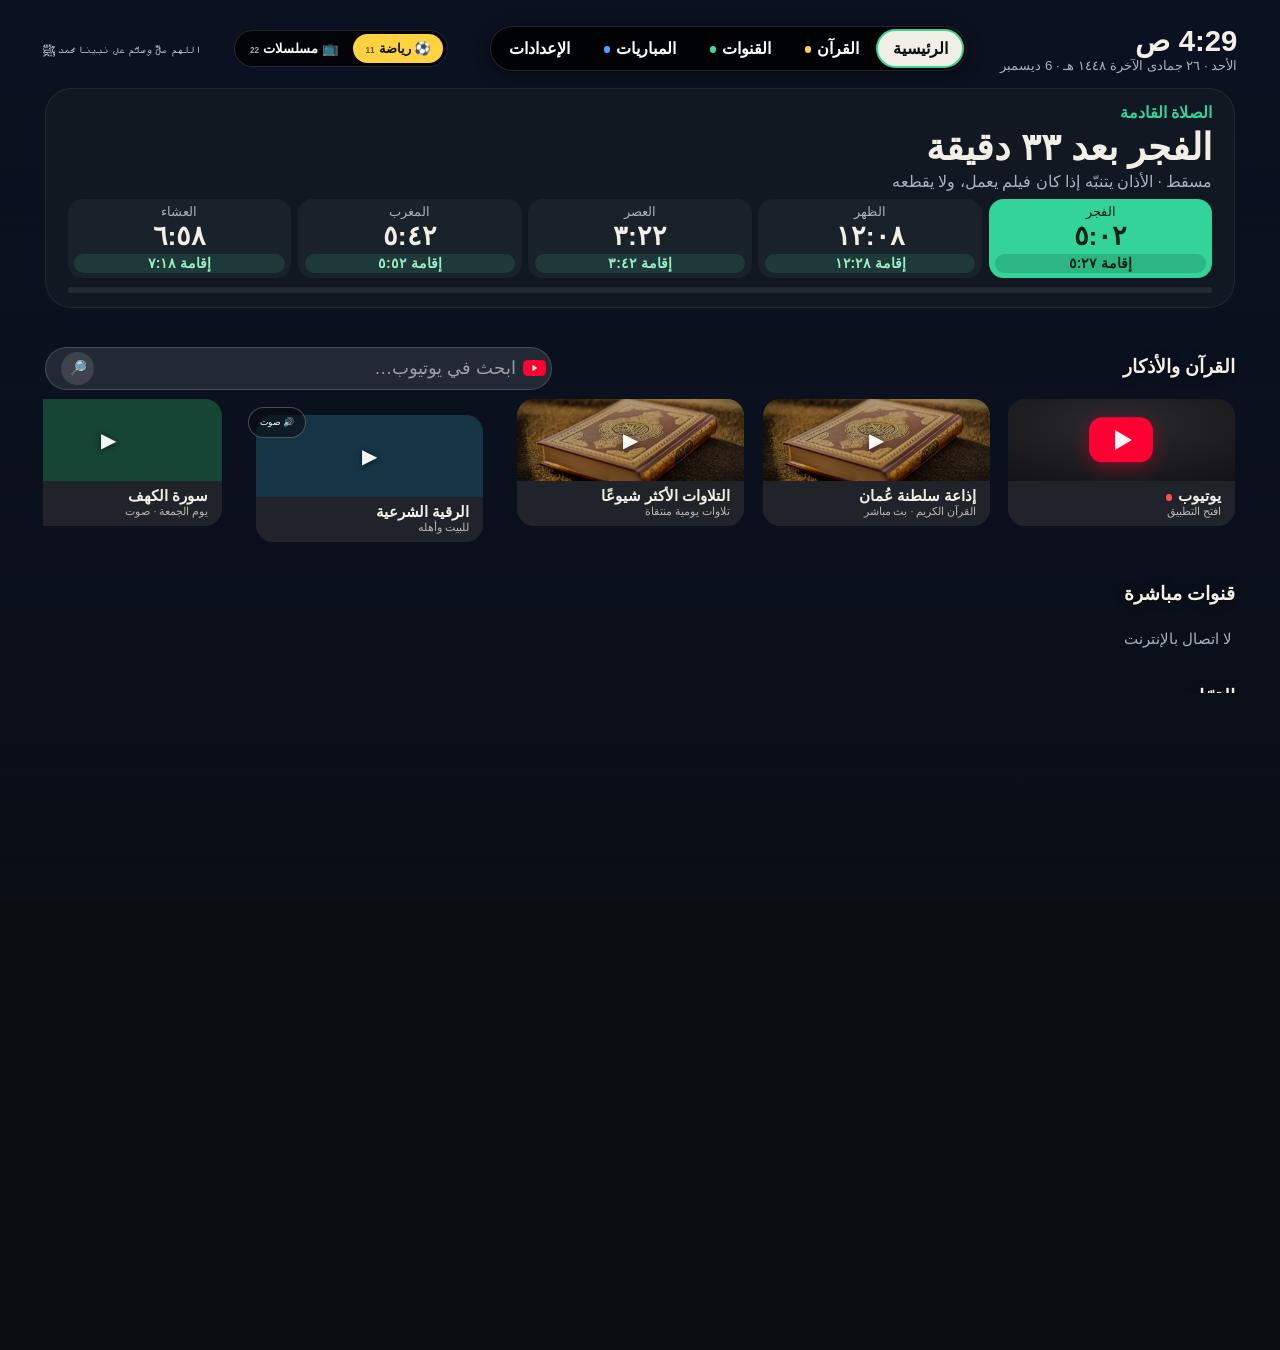
==== app/src/main/assets/home/index.html @ b852fc9f "⏺ «تسجيلاتي» on the home in both modes (not only the sports one) Co-Authored-By: Claude Opus 5.5 <no" ====
<!doctype html>
<html lang="ar" dir="rtl">
<head>
<meta charset="utf-8">
<meta name="viewport" content="width=1920">
<title>DriveCast TV</title>
<style>
/* The TV home: Apple-TV-like shelves in DriveCast's glass. Built for a 1920×1080 screen and a remote's arrows. */
:root{--skym:url([data-uri]);--bg:#0a0e13;--card:#121a22;--ink:#f2efe6;--dim:#a9b3bf;--line:rgba(255,255,255,.08);--accent:#34d399;--gold:#f5c96a}
*{box-sizing:border-box}
html{background:var(--bg)}
html,body{margin:0;height:100%;color:var(--ink);font-family:"Thmanyah Sans","UserFont","Noto Sans Arabic","Noto Naskh Arabic","Roboto",sans-serif;overflow:hidden}
button,input,textarea,select{font-family:inherit}
.screen{width:1920px;height:1080px;padding:36px 64px 40px;display:flex;flex-direction:column;gap:22px;position:relative}
/* the wallpaper: a light veil over the sky, solid ink under the shelves so text stays readable */
/* .wall holds the layers */
.wall{position:fixed;inset:0;overflow:hidden;z-index:-2;transform-origin:30% 78%;transition:background-image .6s,transform .9s cubic-bezier(.2,.8,.2,1)}
/* scrolled down (Apple TV): the mosque comes closer, the veil evens out so every shelf stays readable */
/* the live photo: day and night versions crossfade with the sun; the sky (masked) takes the colours of fajr, sunrise, sunset and isha */
.wl{position:absolute;inset:0;background-size:cover;background-position:center;transition:opacity 2s,background 2s}
.sky{-webkit-mask-image:var(--skym);mask-image:var(--skym);-webkit-mask-size:100% 100%;mask-size:100% 100%}
#wSun{mix-blend-mode:screen}
.rk{display:none;background-size:cover;background-position:center;transition:none}#rkN{transition:opacity 2s}
/* the morning photo's sunlit faces: the same view in direct sun, each face masked, as bright as the sun on it now */
#rkF{opacity:0;transition:opacity 4s}#rkF i{position:absolute;inset:0;background:url(wall/rk-morning-sun.webp) center/cover;-webkit-mask-size:100% 100%;mask-size:100% 100%;opacity:0;transition:opacity 60s linear}#rkB{opacity:0}#rkN{opacity:0;background-image:url(wall/rk-night.webp)}#rkSky{-webkit-mask-size:100% 100%;mask-size:100% 100%}
#wall .wl.rk{inset:auto;left:var(--rkx,0);top:var(--rky,0);width:var(--rkw,100%);height:var(--rkh,100%)}
#rkCloud,#rkCloud2{position:absolute;left:0;top:0;width:200%;height:78%;opacity:0;transition:opacity 6s;animation:drift 600s linear infinite;will-change:transform}
#rkCloud2{height:52%;animation-duration:1300s}
@keyframes drift{from{transform:translateX(0)}to{transform:translateX(-50%)}}
/* ⚡ the sky's motion (clouds, rain) only on the photo screen (ambient): under the menus it repainted the whole screen every frame, and each
   arrow press waited 140–230 ms for its turn (45 ms without) — the picture stays, still */
#rkCloud,#rkCloud2,#rkRain{animation-play-state:paused!important}
body.ambient #rkCloud,body.ambient #rkCloud2,body.ambient #rkRain{animation-play-state:running!important}
/* ⚡ the picture behind the menus on its own layer, and still: the sunlit faces, the sky's masks, the sun and moon blended on it,
   the stars, haze and clouds only on the photo screen (ambient) — each arrow under the menus redrew all of them (120–270 ms on a
   TV box; 35–50 ms without). «خلفية حيّة خلف القوائم» in the settings brings them back */
#wall{will-change:transform;isolation:isolate;contain:strict}
body:not(.ambient):not(.livebg) :is(#rkF,#rkSky,#rkSun,#rkMoon,#wMoonBox,#rkStars,#rkHaze,#rkTint,#rkCloud,#rkCloud2,#rkRain,.met){display:none!important}
#rkHaze{position:absolute;inset:0;opacity:0;transition:opacity 6s;background:linear-gradient(180deg,rgba(214,206,190,.55) 0%,rgba(220,212,196,.8) 70%,rgba(200,192,178,.6) 100%)}
#rkRain{position:absolute;inset:-10% 0 0;opacity:0;transition:opacity 4s;background:repeating-linear-gradient(104deg,rgba(220,230,245,0) 0 22px,rgba(220,230,245,.32) 22px 23px,rgba(220,230,245,0) 23px 47px),repeating-linear-gradient(100deg,rgba(220,230,245,0) 0 31px,rgba(220,230,245,.22) 31px 32px,rgba(220,230,245,0) 32px 71px);background-size:100% 160px,100% 220px;animation:rain .55s linear infinite}
@keyframes rain{to{background-position:-26px 160px,-34px 220px}}
#wall.wxgrade{transition:filter 6s}
#rkStars{position:absolute;inset:0;width:100%;height:100%}
/* 🌠 a shooting star on a meteor shower's night */
.met{position:absolute;width:260px;height:2px;border-radius:2px;background:linear-gradient(90deg,rgba(255,255,255,0),rgba(235,242,255,.9) 85%,#fff);transform-origin:100% 50%;opacity:0;animation:met 1.1s ease-out forwards;filter:drop-shadow(0 0 4px rgba(200,220,255,.9))}
@keyframes met{0%{opacity:0;translate:0 0}12%{opacity:1}100%{opacity:0;translate:var(--dx) var(--dy)}}#rkTint{position:absolute;inset:0;opacity:0;background:linear-gradient(180deg,#6d8db8 0%,#9db3cf 45%,#d9c8cf 78%,#ecd6c6 100%)}#rkSun{position:absolute;inset:0;mix-blend-mode:screen}
#rkMoon{position:absolute;width:78px;height:78px;margin:-39px 0 0 -39px;mix-blend-mode:screen;filter:drop-shadow(0 0 16px rgba(230,236,255,.5))}
#wMoonBox.free{-webkit-mask-image:none;mask-image:none}
#wPhotoN{background-image:url(wall/rawas-night-photo.webp);opacity:0}
#wDark{background:linear-gradient(180deg,#03050c 0%,#070c1c 45%,#121d38 70%,#1b2846 100%)}#stars{width:100%;height:100%;display:block}
#wMoon{position:absolute;width:76px;height:76px;margin:-38px 0 0 -38px;mix-blend-mode:screen;filter:drop-shadow(0 0 18px rgba(230,236,255,.55)) drop-shadow(0 0 60px rgba(200,215,255,.25))}#wLight{mix-blend-mode:soft-light}
body.deep .wall{transform:scale(1.18)}
body.deep .veil{background:linear-gradient(180deg,rgba(10,14,19,.4) 0%,rgba(10,14,19,.55) 45%,rgba(10,14,19,.8) 100%)}
.veil{transition:background .9s}
.veil{position:fixed;inset:0;z-index:-1;background:linear-gradient(180deg,rgba(10,14,19,.12) 0%,rgba(10,14,19,.22) 40%,rgba(10,14,19,.55) 72%,rgba(10,14,19,.78) 100%)}
.glass{background:rgba(18,26,34,.62)!important;-webkit-backdrop-filter:blur(18px);backdrop-filter:blur(18px)}
.line{font-size:20px;color:var(--gold);font-weight:700}
.top{display:flex;align-items:center;justify-content:space-between;gap:24px}
.clock b{display:block;font-size:44px;font-variant-numeric:tabular-nums}
.clock span{font-size:20px;color:var(--dim)}
.mswitch{display:flex;gap:4px;padding:5px;border-radius:999px;background:rgba(0,0,0,.72);border:1px solid rgba(255,255,255,.14);margin-inline-start:14px}
.mswitch .mtab{border:0;border-radius:999px;padding:10px 18px;font:inherit;font-size:20px;font-weight:700;color:#fff;background:transparent}
.mswitch .mtab small{font-size:.62em;opacity:.65;margin-inline-start:6px}
.mswitch .mtab.on{background:#ffd23f;color:#111}.mswitch .mtab:focus{outline:3px solid #fff;outline-offset:1px}
.tabs{display:flex;gap:6px;padding:6px;border-radius:999px;background:rgba(255,255,255,.06);border:1px solid var(--line)}
.tab{white-space:nowrap;padding:12px 22px;border-radius:999px;font-size:24px;font-weight:600;color:#d6dbe1;border:0;background:none;font-family:inherit}
.tab.on{background:var(--ink);color:var(--bg);font-weight:700}
.tab[data-n]::before{content:none;display:none;min-width:24px;margin-inline-end:8px;font-size:16px;font-weight:700;opacity:.45;font-variant-numeric:tabular-nums}
.wx{font-size:24px;color:#d6dbe1;min-width:180px;text-align:left}
.f{outline:none;transition:transform .18s ease,box-shadow .18s ease}
.f:focus{transform:scale(1.06);box-shadow:0 0 0 4px rgba(255,255,255,.92),0 26px 50px rgba(0,0,0,.55);z-index:2}
/* tvOS feel: the focused card lifts on a spring and catches the light (a glass sheen across it) */
.f{transition:transform .38s cubic-bezier(.2,.9,.25,1.18),box-shadow .38s ease,background-color .25s}
.ichan:focus,.chan:focus,.vid:focus,.app:focus,.chip:focus{background-image:linear-gradient(125deg,rgba(255,255,255,.28) 0%,rgba(255,255,255,.06) 38%,rgba(255,255,255,0) 60%)}
.ichan{background:linear-gradient(160deg,rgba(255,255,255,.10),rgba(255,255,255,.03)),rgba(16,22,30,.86);border-color:rgba(255,255,255,.14)}
.tab.f:focus{transform:none;box-shadow:0 0 0 3px var(--accent)}
.heroRow{display:flex;gap:28px;align-items:stretch}
.qrrow{align-items:center}.qrbox{width:220px;height:220px;flex:none;background:#fff;border-radius:18px;padding:6px}.qrbox svg{width:100%;height:100%;display:block}
.heroRow.nom #nextm{display:none}.heroRow.nom .hero{width:auto;flex:1}
.hero{display:flex;flex-direction:column;gap:12px;width:1040px;flex:none;padding:22px 32px;border-radius:40px;background:var(--card);border:1px solid var(--line)}
.hero .l{flex:1;display:flex;flex-direction:column;gap:8px}
.hero small{font-size:24px;color:var(--accent);font-weight:600}
.hero h1{margin:0;font-size:56px;line-height:1.05}
.hero p{margin:0;font-size:24px;color:var(--dim)}
.times{width:100%;display:flex;flex-direction:column;justify-content:center;gap:14px}
.times .row{display:grid;grid-template-columns:repeat(5,1fr);gap:10px;text-align:center}
.times .p{padding:8px 0;border-radius:22px;background:rgba(255,255,255,.04);display:flex;flex-direction:column;gap:4px}
.times .p span{font-size:20px;color:var(--dim)} .times .p b{font-size:40px;font-weight:800;line-height:1.05;font-variant-numeric:tabular-nums}
/* the adhan time large, its iqamah clear under it (a light chip) */
.times .p em{font-style:normal;font-size:21px;font-weight:700;color:#9fecc9;font-variant-numeric:tabular-nums;background:rgba(61,220,151,.13);border-radius:999px;padding:2px 0;margin:2px 10px 0}.times .p.next em{color:#062016;background:rgba(6,32,22,.16)}.times .p.past em{color:#8a96a3;background:rgba(255,255,255,.05)}
.times .p.past b{color:#7c8794} .times .p.next{background:var(--accent);color:#062016} .times .p.next span{color:#062016}
.bar{height:8px;border-radius:4px;background:rgba(255,255,255,.08);overflow:hidden}.bar i{display:block;height:100%;background:var(--accent)}
h2{margin:0 0 4px;font-size:28px;text-shadow:0 2px 12px rgba(0,0,0,.6)}
/* 🅰️ the titles: Thmanyah, bold */
h1,h2,h3,.bhead b{font-family:"Thmanyah Sans","UserFont","Noto Sans Arabic",sans-serif;font-weight:700}
/* the titles' own font (Thmanyah Serif Display, sent from the phone), its first stylistic set */
html.tfont h1,html.tfont h2,html.tfont h3,html.tfont .bhead b,html.tfont .spirit .nm{font-family:"ThmanyahTitle","Thmanyah Sans","UserFont",serif!important;font-weight:900;font-feature-settings:"ss01" 1,"liga" 1,"calt" 1}
.shelf{display:flex;gap:28px;padding:14px 18px 18px;margin:0 -18px;overflow:hidden}
.card{flex:none;width:340px;height:190px;border-radius:26px;padding:24px;display:flex;flex-direction:column;justify-content:flex-end;gap:2px;border:0;color:var(--ink);text-align:right;font-family:inherit}
.card b{font-size:34px} .card span{font-size:19px;opacity:.8}
/* 📻 the Quran radio card: a picture with ▶ on top, the title and its line under it (as quran.com's «Popular Recitations») */
.card.radio{padding:0;justify-content:stretch;align-items:stretch;gap:0;overflow:hidden;background:#20242a;position:relative}
.card.radio .pic,.card.radio .txt{width:100%;box-sizing:border-box;align-self:stretch}   /* the TV's browser shrinks a button's flex children to their content */
.card.radio .pic{flex:1;position:relative;background:#2a1b0c url(wall/radio.webp) center/cover no-repeat;display:grid;place-items:center;overflow:hidden}
.card.radio .pic::before{content:"";position:absolute;inset:0;background:rgba(0,0,0,.28)}
.card.radio.cover .pic{background-size:cover;background-position:center}
.card.radio.cover:not([data-sura]) .pic::after{content:"▶"}
/* 🔎 YouTube search, on the Quran shelf's title row */
.qhead{display:flex;align-items:center;gap:28px}.qhead h2{flex:none}
.ytbar{flex:1;max-width:760px;display:flex;align-items:center;gap:10px;margin-inline-start:auto;height:64px;padding:0 8px 0 22px;border-radius:999px;background:rgba(255,255,255,.1);border:1px solid rgba(255,255,255,.16);backdrop-filter:blur(18px);-webkit-backdrop-filter:blur(18px)}
.ytbar::before{content:"";flex:none;width:34px;height:24px;border-radius:7px;background:#ff0033 url("data:image/svg+xml,%3Csvg xmlns='http://www.w3.org/2000/svg' viewBox='0 0 34 24'%3E%3Cpath d='M14 7l7 5-7 5z' fill='%23fff'/%3E%3C/svg%3E") center/100% no-repeat}
.ytbar input{flex:1;min-width:0;height:100%;border:0;outline:0;background:none;color:#fff;font-size:27px;font-weight:500;font-family:inherit;padding:0}
.ytbar input:focus{outline:none!important;box-shadow:none!important;transform:none!important;background:none!important}
.ytbar input::-webkit-search-cancel-button{filter:invert(1);opacity:.6}
.ytbar input::placeholder{color:rgba(255,255,255,.55)}
.ytbar button{flex:none;width:50px;height:50px;border-radius:50%;border:0;background:rgba(255,255,255,.12);color:#fff;font-size:22px;transform:none!important}
.ytbar:focus-within{background:rgba(255,255,255,.18);border-color:#fff;box-shadow:0 0 0 4px rgba(255,255,255,.25)}
.ytbar button:focus{outline:3px solid #fff}
/* ▶ the YouTube app: its red play button on a dark ground */
.card.radio.yt .pic{background:radial-gradient(120% 120% at 50% 30%,#2a2a2e 0%,#141416 70%)}
.card.radio.yt .pic::before{content:"";position:absolute;inset:auto;left:50%;top:50%;transform:translate(-50%,-50%);width:96px;height:68px;border-radius:20px;background:#ff0033;box-shadow:0 8px 30px rgba(255,0,51,.35)}
.card.radio.yt .pic::after{content:"";position:relative;width:0;height:0;border-style:solid;border-width:15px 0 15px 26px;border-color:transparent transparent transparent #fff;margin-left:6px;text-shadow:none;z-index:1}
/* 🔊 sound only: on the cover's corner, its own button (the remote reaches it with ↑ from the card) */
.cw{position:relative;flex:none;display:flex}
.snd{position:absolute;top:12px;left:12px;height:46px;padding:0 16px;border-radius:999px;border:1px solid rgba(255,255,255,.25);background:rgba(10,14,19,.62);backdrop-filter:blur(10px);color:#fff;font:600 18px inherit;font-family:inherit;z-index:2}
.snd.on{background:#3ddc97;color:#06281b;border-color:#3ddc97}
.snd:focus{outline:4px solid #fff;outline-offset:2px}
.card.radio .pic::after{content:"▶";position:relative;font-size:30px;color:#fff;opacity:.95;text-shadow:0 2px 10px rgba(0,0,0,.6)}
.card.radio.on .pic::after{content:"";width:34px;height:26px;background:linear-gradient(#fff,#fff) 0 100%/6px 100% no-repeat,linear-gradient(#fff,#fff) 9px 100%/6px 60% no-repeat,linear-gradient(#fff,#fff) 18px 100%/6px 85% no-repeat,linear-gradient(#fff,#fff) 27px 100%/6px 45% no-repeat;animation:eq 1s ease-in-out infinite alternate;filter:drop-shadow(0 2px 6px rgba(0,0,0,.6))}
@keyframes eq{to{background-size:6px 40%,6px 100%,6px 50%,6px 90%}}
.card.radio .txt{flex:none;display:flex;flex-direction:column;gap:0;padding:9px 20px 11px;background:#20242a}
.card.radio .txt b{font-size:23px;font-weight:600}.card.radio .txt span{font-size:16px;opacity:.72}
/* ▶ the last thing watched (a YouTube video or a channel): its picture, to carry on */
.card.last{background:#11161c center/cover no-repeat;position:relative;overflow:hidden}
.card.last::before{content:"";position:absolute;inset:0;background:linear-gradient(180deg,rgba(8,11,15,.15) 0%,rgba(8,11,15,.88) 100%)}
.card.last.ch{background-size:40% auto;background-position:50% 30%}
.card.last>*{position:relative}.card.last b{font-size:24px;line-height:1.3;display:-webkit-box;-webkit-line-clamp:2;-webkit-box-orient:vertical;overflow:hidden}.card.last span{color:#7df0c0;opacity:1;font-weight:600}
.app{flex:none;width:236px;height:140px;border-radius:26px;background:rgba(20,28,37,.8);border:1px solid var(--line);padding:0;overflow:hidden;display:flex;align-items:center;justify-content:center;font-family:inherit;color:var(--ink)}
.app img{width:100%;height:100%;object-fit:cover}.app img.icon{width:72px;height:72px;object-fit:contain}
.app.icon{flex-direction:column;gap:8px;font-size:19px}
.updb{margin-top:8px;height:44px;padding:0 18px;border-radius:999px;border:0;background:#3ddc97;color:#06281b;font:700 18px inherit;font-family:inherit}.updb[hidden]{display:none}
.app.sugg{gap:6px}.app.sugg .sic{width:60px;height:60px;border-radius:16px;display:grid;place-items:center;font-size:30px;color:#fff}.app.sugg small{font-size:14px;opacity:.7;padding:0 10px;text-align:center}
.mtabs{display:flex;gap:14px;align-items:center;flex-wrap:wrap;margin:6px 0 22px}.mtabs .chip.on{background:var(--accent);color:#06210f}#mnote{font-size:19px;color:var(--dim);margin-inline-start:auto}
.epgg{display:flex;flex-direction:column;gap:10px;margin:6px 0 16px}
.epgr{display:flex;align-items:stretch;gap:8px;height:84px;content-visibility:auto;contain-intrinsic-size:auto 84px}
#toast{position:fixed;left:50%;bottom:54px;transform:translate(-50%,30px);opacity:0;z-index:9999;max-width:70vw;background:rgba(10,14,20,.94);color:#fff;font-size:24px;font-weight:600;padding:14px 26px;border-radius:20px;border:1px solid rgba(255,255,255,.14);box-shadow:0 10px 40px rgba(0,0,0,.5);transition:opacity .2s,transform .2s;pointer-events:none;white-space:nowrap;overflow:hidden;text-overflow:ellipsis}
#toast.on{opacity:1;transform:translate(-50%,0)}
.epgr .ch{flex:none;width:250px;border-radius:18px;background:rgba(255,255,255,.07);display:flex;align-items:center;gap:10px;padding:0 14px;font-size:20px;font-weight:700;color:#fff;overflow:hidden;white-space:nowrap;text-overflow:ellipsis}
.epgr .ch img{width:44px;height:44px;object-fit:contain;flex:none}
.epgr .tl{flex:1;display:flex;gap:6px;overflow:hidden;position:relative}
.epgp{flex:none;border-radius:16px;background:rgba(20,24,30,.85);border:1px solid rgba(255,255,255,.08);color:#e9edf2;font-family:inherit;text-align:right;padding:10px 14px;display:flex;flex-direction:column;justify-content:center;gap:4px;overflow:hidden;min-width:120px}
.epgp b{font-size:20px;font-weight:700;white-space:nowrap;overflow:hidden;text-overflow:ellipsis}
.epgp .eplg{height:24px;max-width:84px;width:auto;object-fit:contain;vertical-align:middle;margin-left:8px;filter:drop-shadow(0 1px 3px rgba(0,0,0,.8))}.epgp small{font-size:16px;color:#9aa3ad}
.epgp.now{background:rgba(52,140,255,.22);border-color:rgba(90,160,255,.45)}.epgp.now small{color:#cfe3ff}
.epgp.rem{box-shadow:inset 0 0 0 2px #ffd60a}.epgp.recd{box-shadow:inset 0 0 0 2px #ff453a}
.vid.rec{position:relative}.vid.rec img{object-fit:contain;background:#16202b;padding:26px 40px;box-sizing:border-box}.vid.rec em{display:block;padding:0 14px 12px;font-size:14px;opacity:.75;font-style:normal;white-space:nowrap;overflow:hidden;text-overflow:ellipsis}.vid.rec .rbadge{position:absolute;margin:10px;padding:2px 10px;border-radius:10px;background:#e0263f;font-size:13px;font-weight:700}.vid.rec .rbadge.g{background:#1f9d55}
.epgp:focus{outline:none;background:#fff;color:#111;transform:scale(1.03)}.epgp:focus small{color:#444}
.epgh{display:flex;gap:6px;margin-inline-start:258px;font-size:17px;color:var(--dim)}
.mhour{margin:0 0 26px}.mhour .mh{display:flex;align-items:center;gap:16px;margin:0 6px 14px}.mhour .mh b{font-size:30px;font-weight:800;color:#fff;min-width:90px}.mhour .mh i{flex:1;height:2px;background:linear-gradient(90deg,rgba(255,255,255,.25),rgba(255,255,255,0))}
.mhour .mh small{font-size:19px;color:var(--dim)}.mhour .mh em{font-style:normal;font-size:19px;font-weight:700;color:#06210f;background:var(--accent);padding:4px 14px;border-radius:999px}
.mhour.live .mh b{color:#ff5a52}.mhour.live .mh i{background:linear-gradient(90deg,rgba(255,90,82,.7),rgba(255,90,82,0))}.mhour.fin{opacity:.55}
.mgrid{display:grid;grid-template-columns:repeat(3,1fr);gap:22px}
.mwrap{position:relative;display:flex;flex-direction:column}.mwrap>.mcard{flex:1}
.mpen{position:absolute;bottom:16px;left:16px;width:52px;height:52px;border-radius:50%;border:1px solid rgba(255,255,255,.25);background:rgba(20,24,30,.92);color:#ffd23f;font-size:26px;font-family:inherit;z-index:2}
.mpen:focus{background:#ffd23f;color:#111;transform:scale(1.12)}
.mpk input{width:100%;box-sizing:border-box;font-size:26px;padding:12px 18px;border-radius:16px;border:1px solid rgba(255,255,255,.2);background:rgba(255,255,255,.08);color:#fff;font-family:inherit;margin-bottom:10px}
.mcard{border-radius:34px;background:rgba(14,16,20,.9);border:1px solid rgba(255,255,255,.09);padding:20px 24px 22px;display:flex;flex-direction:column;gap:12px;color:#fff;font-family:inherit;text-align:center;min-height:300px}
.mcard .lg{display:flex;align-items:center;gap:10px;font-size:19px;color:#b8bfc9;white-space:nowrap;overflow:hidden;text-overflow:ellipsis;justify-content:flex-start}.mcard .lg img{width:30px;height:30px;object-fit:contain;flex:none}
.mcard .lg b{margin-inline-start:auto;font-size:18px;font-weight:700;color:#6fe3a0;flex:none}.mcard.live .lg b{color:#ff5a52}
.mcard .row{display:grid;grid-template-columns:1fr auto 1fr;align-items:center;gap:10px}
.mcard .tm{display:flex;flex-direction:column;align-items:center;gap:10px;font-size:23px;font-weight:800;line-height:1.15}.mcard .tm img{width:84px;height:84px;object-fit:contain;border-radius:50%;background:rgba(255,255,255,.04)}
.mcard .mid{display:flex;flex-direction:column;align-items:center;gap:4px;min-width:150px}.mcard .mid .big{font-size:54px;font-weight:800;color:#6fe3a0;font-variant-numeric:tabular-nums;letter-spacing:1px}
.mcard.live .mid .big{color:#fff}.mcard .mid small{font-size:19px;color:#9aa3ad}.mcard.fin .mid .big{color:#d8dde3}
.mcard .chs{display:flex;gap:10px;justify-content:center;flex-wrap:wrap}.mcard .chs span{padding:8px 18px;border-radius:999px;border:1px solid rgba(255,255,255,.14);font-size:19px;font-weight:700;color:#e9edf2}
.mcard .chs span{display:inline-flex;align-items:center;gap:8px}.mcard .chs img{height:26px;max-width:92px;object-fit:contain;border-radius:5px;background:#fff;padding:2px 4px}
.mcard .chs span.go{background:rgba(52,140,255,.18);border-color:rgba(90,160,255,.5);color:#cfe3ff}
.mcard:focus{outline:none;background:rgba(255,255,255,.96);color:#111;transform:scale(1.03)}.mcard:focus .lg,.mcard:focus .mid small{color:#444}.mcard:focus .mid .big{color:#0a7a3a}.mcard:focus .chs span{color:#111;border-color:#bbb}
.mcard.mine{box-shadow:inset 0 0 0 2px rgba(255,214,10,.55)}
.match{flex:none;width:420px;height:150px;border-radius:26px;background:#141c25;border:1px solid var(--line);padding:18px 22px;display:flex;flex-direction:column;gap:8px;color:var(--ink);font-family:inherit;text-align:right}
.match .t{display:flex;align-items:center;justify-content:space-between;gap:10px;font-size:24px;font-weight:700}
.match .t img{width:40px;height:40px;object-fit:contain}
.match .t .s{font-variant-numeric:tabular-nums;font-size:32px}
.match small{font-size:18px;color:var(--dim)} .match.live small{color:var(--accent)}
.page{display:none;flex-direction:column;gap:14px;min-height:0}.page.on{display:flex}
.sal{font-size:18px;color:#cfd6de;margin-top:6px}
.nextm{flex:1;min-width:0;border-radius:40px;border:1px solid var(--line);padding:24px 30px;display:flex;flex-direction:column;justify-content:space-between;gap:10px;color:var(--ink);font-family:inherit;text-align:right}
.nextm small{font-size:20px;color:var(--accent);font-weight:600}.nextm .lg{font-size:19px;color:var(--dim)}
.nextm .vs{display:flex;align-items:center;justify-content:space-between;gap:12px}
.nextm .tm{display:flex;flex-direction:column;align-items:center;gap:8px;width:42%;font-size:24px;font-weight:700;text-align:center;line-height:1.2}
.nextm .tm img{width:72px;height:72px;object-fit:contain}
.nextm .mid{font-size:30px;font-weight:700;font-variant-numeric:tabular-nums;text-align:center;white-space:nowrap}.nextm .mid i{display:block;font-style:normal;font-size:18px;color:var(--dim);font-weight:500}
.nextm .tv{font-size:21px;font-weight:600;color:var(--gold);display:flex;gap:10px;flex-wrap:wrap;align-items:center;justify-content:center}
.nextm .tv span{display:inline-flex;align-items:center;gap:8px;padding:5px 14px;border-radius:999px;border:1px solid rgba(255,255,255,.14);color:#e9edf2}.nextm .tv span.go{background:rgba(52,140,255,.2);border-color:rgba(90,160,255,.5);color:#cfe3ff}
.nextm .tv img{height:24px;max-width:84px;object-fit:contain;border-radius:5px;background:#fff;padding:2px 4px}
.nextm:focus .tv span{color:#111;border-color:#bbb}
#homeScroll{display:flex;flex-direction:column;gap:20px}
/* ⚡ the light look (on a TV by default): no frosted glass anywhere, no smooth-scroll animation — the moves answer at once */
body.lite *{-webkit-backdrop-filter:none!important;backdrop-filter:none!important}
body.lite .glass{background:rgba(18,26,34,.9)!important}
body.lite .ichan,body.lite .f{transition-duration:.08s!important}
.grid.ch>.ichan,.epgg>*{content-visibility:auto;contain-intrinsic-size:auto 120px}
/* 📺 وضع المسلسلات: the channels and the apps right under the top row, the Quran and the day's worship after them */

.nextm .nowch{display:flex;align-items:center;gap:18px;margin-top:8px}
.nextm .nowch>img{width:110px;height:110px;object-fit:contain;background:#fff;border-radius:22px;padding:8px;flex:none}
.nextm .nowch b{display:block;font-size:30px;line-height:1.25;font-weight:800}
.nextm .nowch .pbar{display:block;height:6px;border-radius:3px;background:rgba(255,255,255,.2);overflow:hidden;margin:10px 0 6px}
.nextm .nowch .pbar i{display:block;height:100%;background:#3ddc97}
.nextm .nowch em{font-style:normal;opacity:.75;font-size:18px}
.nextm.series{background-size:cover;background-position:center}
.appgrid{display:grid;grid-template-columns:repeat(6,1fr);gap:26px;padding:12px 4px 20px}
.appgrid .app{width:auto;height:160px}
.empty{font-size:22px;color:var(--dim);padding:20px 4px}
.panel{position:fixed;inset:0;z-index:1000;background:rgba(5,8,11,.72);display:none;align-items:center;justify-content:center}
.panel.on{display:flex}
.panel .box{width:1100px;max-height:1000px;overflow:auto;padding:48px 56px;border-radius:44px;background:#15221c;border:1px solid rgba(52,211,153,.3);display:flex;flex-direction:column;gap:22px}
.panel h3{margin:0;font-size:46px}
/* settings: the sections on the right, each section's rows on the left */
.panel.sets .box{width:1680px;height:960px;max-height:none;overflow:hidden;padding:40px 48px}
.scols{display:flex;gap:30px;min-height:0;flex:1}
.snav{display:flex;flex-direction:column;gap:10px;width:330px;flex:none}
.snav button{height:76px;border-radius:24px;border:1px solid transparent;background:none;color:var(--dim);font-size:27px;font-weight:600;font-family:inherit;text-align:right;padding:0 22px;display:flex;align-items:center;gap:14px}
.snav button i{font-style:normal;font-size:30px}.snav button.on{background:rgba(255,255,255,.08);color:var(--ink);border-color:rgba(255,255,255,.12)}
.sbody{flex:1;overflow:auto;padding:6px 10px 30px;display:flex;flex-direction:column;gap:6px}
.srow{display:flex;align-items:center;justify-content:space-between;gap:24px;padding:14px 22px;border-radius:24px;background:rgba(255,255,255,.035)}
.srow>span{font-size:26px;font-weight:600;flex:none;max-width:44%}.srow>em{font-style:normal;font-size:22px;color:#cfe1d8;text-align:left;direction:rtl}
.srow.wide{flex-direction:column;align-items:stretch}.srow.wide .sopt{justify-content:flex-start}
.sopt{display:flex;flex-wrap:wrap;gap:10px;justify-content:flex-end}
.sopt button{height:62px;border-radius:999px;border:1px solid rgba(255,255,255,.18);background:rgba(255,255,255,.04);color:var(--ink);font-size:23px;font-weight:600;font-family:inherit;padding:0 24px}
.sopt button.on{background:var(--accent);color:#06281b;border-color:var(--accent)}
.sopt.num b{font-size:30px;min-width:110px;text-align:center}
h3.sub{margin:22px 0 10px;font-size:28px;font-weight:600;color:var(--dim)}
.cnt{font-style:normal;font-size:16px;color:var(--gold);margin-right:6px}
body.nozoom.deep .wall{transform:none}body.nophrase .phrase{display:none!important}
.panel.ytp .box{width:1680px;max-height:1000px;overflow:hidden;padding:40px 48px}
.ytph{display:flex;align-items:center;justify-content:space-between;gap:20px}.ytph h3{font-size:40px;white-space:nowrap;overflow:hidden;text-overflow:ellipsis}
.ytpb{overflow:auto;max-height:820px;padding:8px}
.ytgrid{display:grid;grid-template-columns:repeat(6,1fr);gap:14px}
.recrow .rc{display:flex;flex-direction:column;align-items:center;gap:8px;background:none;border:0;color:inherit;font:inherit;width:150px;flex:none}
.recrow .rc img,.recrow .rc .ap{width:124px;height:124px;border-radius:50%;object-fit:cover;background:#222;display:grid;place-items:center;font-size:44px;border:4px solid transparent}
.recrow .rc .ap{border-radius:28px;background:linear-gradient(135deg,#7b2ff7,#f107a3)}.recrow .rc .ap img{width:100%;height:100%;border-radius:24px;border:0}
.recrow .rc:focus img,.recrow .rc:focus .ap{border-color:#fff;transform:scale(1.08)}.recrow .rc span{font-size:17px;text-align:center;max-width:150px;overflow:hidden;white-space:nowrap;text-overflow:ellipsis}
#ytp.full .box{width:100vw;height:100vh;max-width:none;max-height:none;border-radius:0}
.ytres{display:grid;grid-template-columns:repeat(4,1fr);gap:20px}.ytres .vid{width:auto}
.ytres .vid em{display:block;padding:0 14px 12px;font-style:normal;font-size:15px;color:var(--dim);white-space:nowrap;overflow:hidden;text-overflow:ellipsis}
.cities{display:grid;grid-template-columns:repeat(4,1fr);gap:14px}
.btn{height:72px;border-radius:999px;border:1px solid rgba(255,255,255,.2);background:rgba(255,255,255,.05);color:var(--ink);font-weight:600;font-size:24px;font-family:inherit}
.btn.on{background:var(--ink);color:var(--bg)}
.note{font-size:22px;color:#cfe1d8;line-height:1.7}

.scroll{overflow:auto;height:930px;padding:0 4px 120px;scrollbar-width:none}.scroll::-webkit-scrollbar{display:none}
.grid{display:grid;grid-template-columns:repeat(8,1fr);gap:14px;padding:10px 4px 18px}
.grid.ch{grid-template-columns:repeat(4,1fr)}
.sura{height:84px;border-radius:20px;border:1px solid var(--line);background:rgba(20,28,37,.8);color:var(--ink);font-family:inherit;font-size:24px;font-weight:600;display:flex;align-items:center;justify-content:center;gap:10px}
.sura small{font-size:16px;color:var(--dim);font-variant-numeric:tabular-nums}
.sura.on{background:var(--accent);color:#062016}.sura.on small{color:#062016}
.chip{flex:none;height:64px;padding:0 26px;border-radius:999px;border:1px solid var(--line);background:rgba(20,28,37,.8);color:var(--ink);font-family:inherit;font-size:22px;font-weight:600}
.chip.on{background:var(--ink);color:var(--bg)}
.vid{flex:none;width:340px;border-radius:22px;background:rgba(20,28,37,.8);border:1px solid var(--line);padding:0;overflow:hidden;color:var(--ink);font-family:inherit;text-align:right}
.vid img{width:100%;height:190px;object-fit:cover;display:block}.vid span{display:block;padding:10px 14px;font-size:18px;line-height:1.35;height:52px;overflow:hidden}
.chan{flex:none;width:200px;height:200px;border-radius:26px;background:rgba(20,28,37,.8);border:1px solid var(--line);display:flex;flex-direction:column;align-items:center;justify-content:center;gap:12px;color:var(--ink);font-family:inherit;font-size:18px;padding:12px;text-align:center}
.chan img{width:96px;height:96px;border-radius:50%;object-fit:cover;background:#222}
.ichan{height:110px;border-radius:24px;border:1px solid rgba(255,255,255,.14);display:flex;align-items:center;gap:14px;padding:0 18px;color:var(--ink);font-family:inherit;font-size:20px;text-align:right;overflow:hidden}
.ichan img{width:64px;height:64px;object-fit:contain;flex:none}
.ichan.ok::before,.ichan.bad::before{content:"";flex:none;width:14px;height:14px;border-radius:50%;margin-inline-end:-4px}
.ichan.ok::before{background:#3ddc97;box-shadow:0 0 10px #3ddc97}
.ichan.bad::before{background:#ff4d4f;box-shadow:0 0 10px #ff4d4f}
.ichan.bad{opacity:.62}
.ichan .nm{display:flex;flex-direction:column;gap:4px;min-width:0}
.ichan .at{font-size:13px;opacity:.78;letter-spacing:.2px;line-height:1.25;overflow:hidden;display:-webkit-box;-webkit-line-clamp:2;-webkit-box-orient:vertical}
.ichan .at:empty{display:none}
.chip.chk.on{background:#3ddc97;color:#06281a}
.ichan>.nm{flex:1;min-width:0}
/* ⭐ on every channel: tap / click it — with the remote, hold OK on the channel */
#nightVeil{position:fixed;inset:0;background:#000;opacity:0;pointer-events:none;z-index:9000;transition:opacity 4s}
body.nightdim #nightVeil{opacity:.42}
#offline{position:fixed;top:18px;left:50%;transform:translate(-50%,-220px);visibility:hidden;z-index:9001;padding:12px 26px;border-radius:999px;background:rgba(255,69,58,.92);color:#fff;font-size:22px;font-weight:600;box-shadow:0 8px 30px rgba(0,0,0,.45);transition:transform .45s cubic-bezier(.2,.9,.3,1.2)}
body:not(.dev) .dev{display:none!important}
#typeHint{position:fixed;bottom:48px;left:50%;transform:translate(-50%,20px);opacity:0;transition:.25s;background:rgba(20,22,28,.92);color:#fff;font-size:24px;padding:12px 26px;border-radius:999px;z-index:99999;pointer-events:none}#typeHint.on{opacity:1;transform:translate(-50%,0)}
input[readonly]:not([type=time]){caret-color:transparent}
#offline.on{transform:translate(-50%,0);visibility:visible}
#offline.back{background:rgba(52,199,89,.92)}
#p-iptv .fold>h2{cursor:pointer;display:flex;align-items:center;gap:12px;padding:14px 22px;margin:10px 0;border-radius:22px;background:rgba(255,255,255,.07);border:1px solid rgba(255,255,255,.1);font-size:30px;outline:none}
#p-iptv .fold>h2::before{content:'▾';font-size:24px;opacity:.7;transition:transform .25s}
#p-iptv .fold.closed>h2::before{transform:rotate(90deg)}
#p-iptv .fold>h2:focus{background:rgba(255,255,255,.95);color:#111}
#p-iptv .fold>h2:focus small{color:#333}
#p-iptv .fold>h2 .cnt{margin-inline-start:auto;font-size:20px;font-weight:600;opacity:.75}
#p-iptv .fold.closed>:not(h2){display:none!important}
.ichan .epg{display:block;font-size:17px;font-weight:400;color:#9fe3b4;white-space:nowrap;overflow:hidden;text-overflow:ellipsis;max-width:100%}
.ichan .flg{font-style:normal;margin-inline-end:8px}
.ichan .pno{flex:none;display:inline-grid;place-items:center;min-width:34px;height:30px;padding:0 7px;margin-inline-end:10px;border-radius:9px;background:rgba(52,199,89,.9);color:#fff;font-size:18px;font-weight:800;vertical-align:2px}
#numIn{position:fixed;top:120px;left:50%;transform:translateX(-50%) scale(.9);opacity:0;z-index:9002;padding:18px 40px;border-radius:28px;background:rgba(16,18,22,.92);border:1px solid rgba(255,255,255,.14);color:#fff;font-size:44px;font-weight:800;box-shadow:0 20px 60px rgba(0,0,0,.5);transition:all .2s;pointer-events:none;text-align:center}
#numIn small{display:block;font-size:22px;font-weight:500;opacity:.75;margin-top:4px}
#numIn.on{opacity:1;transform:translateX(-50%) scale(1);transition:none}
.ichan .pin{flex:none;width:44px;height:44px;border-radius:50%;display:grid;place-items:center;font-size:21px;color:rgba(255,255,255,.38);background:rgba(255,255,255,.06);cursor:pointer;margin-inline-end:8px}
.ichan.pinned .pin{color:#fff;background:rgba(52,199,89,.55)}
.ichan .star{flex:none;width:44px;height:44px;border-radius:50%;display:grid;place-items:center;font-size:24px;color:rgba(255,255,255,.38);background:rgba(255,255,255,.06);cursor:pointer}
.ichan.fav .star{color:#f5c94c;background:rgba(245,201,76,.14)}
.ichan .pen{flex:none;width:44px;height:44px;border-radius:50%;display:grid;place-items:center;font-size:20px;background:rgba(255,255,255,.06);cursor:pointer;opacity:.55}.ichan .pen:hover{opacity:1}
/* the long-press menu, tvOS style: a glass sheet, big rows, the focused one lifts and glows */
.ctx{position:fixed;inset:0;z-index:1200;display:none;align-items:center;justify-content:center;background:rgba(4,7,10,.72)}
/* the menu solid and dark: readable on any TV (no blur behind it to draw — lighter too) */
.ctxbox{background:#141a22!important;box-shadow:0 24px 80px rgba(0,0,0,.6)}
.ctx.on{display:flex}
.ctxbox{width:620px;padding:22px;border-radius:38px;background:linear-gradient(160deg,rgba(255,255,255,.16),rgba(255,255,255,.06));border:1px solid rgba(255,255,255,.22);
  box-shadow:inset 0 1px 0 rgba(255,255,255,.35),0 40px 90px rgba(0,0,0,.55);backdrop-filter:blur(40px) saturate(1.6);display:flex;flex-direction:column;gap:8px;animation:ctxIn .28s cubic-bezier(.2,.9,.25,1.15)}
@keyframes ctxIn{from{transform:scale(.9);opacity:0}to{transform:none;opacity:1}}
.ctxh{display:flex;align-items:center;gap:16px;padding:6px 10px 14px;border-bottom:1px solid rgba(255,255,255,.12)}
.ctxh img{width:58px;height:58px;object-fit:contain;border-radius:14px;background:rgba(255,255,255,.08)}.ctxh img[src=""]{display:none}
.ctxh b{font-size:28px;font-weight:700;white-space:nowrap;overflow:hidden;text-overflow:ellipsis}
#ctxBody{display:flex;flex-direction:column;gap:6px;max-height:800px;overflow:auto;scrollbar-width:none}#ctxBody::-webkit-scrollbar{display:none}
#ctxBody button{flex:none;min-height:76px;line-height:1.4;padding-top:10px!important;padding-bottom:10px!important;border:0;border-radius:22px;background:transparent;color:#f4f1ea;font:inherit;font-size:26px;font-weight:600;text-align:right;padding:0 24px;display:flex;align-items:center;gap:16px;transition:transform .18s,background .18s}
#ctxBody button i{font-style:normal;width:34px;text-align:center}
#ctxBody button:focus{outline:none;background:rgba(255,255,255,.92);color:#0b1014;transform:scale(1.04);box-shadow:0 14px 34px rgba(0,0,0,.35)}
.ytl{width:420px}.ytl em{color:#ff6b6b;font-style:normal;font-weight:700}
.shelf .ichan{flex:none;width:380px}
#s-live{flex-wrap:nowrap}
.ichan.big{width:500px;height:360px;flex:none;position:relative;flex-direction:column;align-items:stretch;justify-content:flex-end;gap:8px;padding:18px 22px;isolation:isolate}
.ichan.big .art{position:absolute;inset:0;width:100%;height:100%;object-fit:cover;z-index:-2;border-radius:inherit}
.ichan.big .art.blur{object-fit:contain;padding:30px 120px 110px;opacity:.28;filter:blur(1px)}
.ichan.big::after{content:"";position:absolute;inset:0;z-index:-1;background:linear-gradient(180deg,rgba(8,12,18,.15) 0%,rgba(8,12,18,.55) 45%,rgba(8,12,18,.94) 100%)}
.ichan.big.ok::before,.ichan.big.bad::before{position:absolute;top:16px;left:16px;margin:0}
.ichan.big .top{position:absolute;top:16px;right:18px;left:44px;display:flex;align-items:center;gap:12px}
.ichan.big .top img{width:116px!important;height:116px!important;object-fit:contain;background:#fff;border-radius:24px;padding:9px;flex:none;box-shadow:0 4px 14px rgba(0,0,0,.45);image-rendering:-webkit-optimize-contrast}
.ichan.big .cn{font-size:21px;font-weight:700;text-shadow:0 1px 6px rgba(0,0,0,.7);white-space:nowrap;overflow:hidden;text-overflow:ellipsis}
.ichan.big .pnow{display:flex;flex-direction:column;gap:6px}
.ichan.big .pnow small{font-size:19px;font-weight:600;color:#9fe3b4;text-shadow:0 1px 4px #000}
.ichan.big .pnow b{font-size:32px;font-weight:800;line-height:1.3;display:block;white-space:nowrap;overflow:hidden;text-overflow:ellipsis;text-shadow:0 1px 8px rgba(0,0,0,.75)}
.ichan.big .pnow b.dim{font-size:22px;font-weight:500;opacity:.8}
/* 🏷️ the programme's own logo: white on transparent, over the picture; its name stays small under it */
.ichan.big img.plogo{display:block;width:auto!important;height:auto!important;max-width:62%;max-height:96px;align-self:flex-start;object-fit:contain;object-position:right bottom;margin-bottom:2px;filter:drop-shadow(0 2px 10px rgba(0,0,0,.85))}
.ichan.big .pnow.haslogo b{font-size:20px!important;font-weight:600;opacity:.92}
.ichan.big .pnow.rise{animation:prise .9s cubic-bezier(.2,.8,.2,1) both}
@keyframes prise{from{transform:translateY(46px);opacity:0}to{transform:none;opacity:1}}
.ichan.big .pbar{display:block;height:6px;border-radius:3px;background:rgba(255,255,255,.2);overflow:hidden}
.ichan.big .pbar i{display:block;height:100%;background:#3ddc97;border-radius:3px}
.ichan.big .pnx{font-size:26px;display:block;font-weight:600;color:#fff;opacity:1;white-space:nowrap;overflow:hidden;text-overflow:ellipsis;background:rgba(6,10,16,.72);border-radius:10px;padding:4px 10px;margin-top:4px;text-shadow:0 1px 3px #000;max-width:100%;box-sizing:border-box}
.nxl{color:#5fe0a0;font-weight:700;margin-inline-end:6px}
.nextm .nxt{display:block;margin-top:8px;font-size:22px;font-weight:600;color:#fff;background:rgba(6,10,16,.6);border-radius:10px;padding:4px 12px;white-space:nowrap;overflow:hidden;text-overflow:ellipsis;text-shadow:0 1px 3px #000}
.ichan.big:focus{transform:scale(1.035)}
.lcw{display:flex;flex-direction:column;gap:10px;flex:none}
.epgnav{display:flex;align-items:center;justify-content:space-between;gap:10px;padding:0 6px;font-size:17px;color:rgba(255,255,255,.6)}
.lar{background:rgba(255,255,255,.08);border:1px solid rgba(255,255,255,.14);color:#fff;border-radius:999px;padding:8px 18px;font:inherit;font-size:17px;min-width:120px}
.lar:focus{background:#fff;color:#111;transform:scale(1.06)} .lar[disabled]{opacity:.3}
.ichan.big.moving{outline:4px dashed #ffd60a;outline-offset:6px;transform:scale(1.06) translateY(-6px)!important}
#liveNote{color:#ffd60a;font-size:20px;margin-inline-start:12px}
.ichan.big .logo-big{position:absolute;top:22px;left:50%;transform:translateX(-50%);width:auto!important;height:150px!important;min-width:150px;max-width:72%;object-fit:contain;z-index:0;background:#fff;border-radius:26px;padding:12px;box-shadow:0 6px 20px rgba(0,0,0,.5)}
body.logo-clear .ichan.big .logo-big{background:none;padding:0;box-shadow:none;filter:drop-shadow(0 4px 14px rgba(0,0,0,.6))}
.ichan.big .pnow,.ichan.big .pnx{position:relative;z-index:1}
.ichan.big.nolart .top img{display:none}
body.hc-mid .ichan.big{width:400px;height:283px}
body.hc-mid .ichan.big .pnow b{font-size:27px}
body.hc-mid .ichan.big .pnx{font-size:22px}
body.hc-mid .ichan.big .pnow small{font-size:17px}
body.hc-small .ichan.big{width:330px;height:235px;padding:14px 16px}
body.hc-small .ichan.big .pnow b{font-size:23px}
body.hc-small .ichan.big .pnx{font-size:19px}
body.hc-small .ichan.big .pnow small{font-size:15px}
body.hc-small .ichan.big .top img{width:76px;height:76px;border-radius:18px}
body.hc-small .ichan.big .logo-big{height:100px!important;min-width:100px}
body.hc-mid .ichan.big .top img{width:96px;height:96px;border-radius:20px}
body.hc-mid .ichan.big .logo-big{height:124px!important;min-width:124px}
body.no-art .ichan.big .art{display:none}
body.logo-clear .ichan.big .top img,body.logo-clear .ichan>img,body.logo-clear .nextm .nowch>img{background:none!important;padding:0!important;box-shadow:none!important}
body.logo-clear .ichan.big .top img,body.logo-clear .nextm .nowch>img{filter:drop-shadow(0 2px 8px rgba(0,0,0,.65))}
body.still .ichan.big:focus,body.still .f:focus{transform:none!important;transition:none!important}   /* in a row (the home's live shelf) the cards keep their size */
.player{position:absolute;bottom:26px;left:50%;transform:translateX(-50%);width:1180px;height:96px;border-radius:999px;display:flex;align-items:center;gap:14px;padding:0 18px 0 34px;z-index:5}
.player>div{flex:1;display:flex;flex-direction:column}.player b{font-size:26px}.player span{font-size:18px;color:var(--dim)}
.player .btn{height:64px;padding:0 26px}
body.radio .player [data-act="pl-prev"],body.radio .player [data-act="pl-next"]{display:none}
[hidden]{display:none!important}
.clock b,.clock span,.sal,.wx{white-space:nowrap}
/* ---- «لوحتي»: a pastel mood board — notes, reminders, quotes, die-cut stickers, polaroid drawings, dashed arrows */
.boardBg{position:fixed;inset:0;z-index:-1;display:none;background:linear-gradient(135deg,#fde3ea 0%,#fbeee4 55%,#f6f0e8 100%)}
body.board .boardBg{display:block}body.board .wall,body.board .veil{display:none}
.boardBg.paper{background:#f7f2e8 radial-gradient(rgba(120,96,70,.16) 1.4px,transparent 1.6px) 0 0/30px 30px}
.boardBg.white{background:#fff}
.boardBg.blush{background:linear-gradient(135deg,#fde3ea 0%,#fbeee4 55%,#f6f0e8 100%)}
.boardBg.mint{background:linear-gradient(135deg,#dcf3e8 0%,#eef6e2 60%,#f7f4ea 100%)}
.boardBg.sky{background:linear-gradient(135deg,#dfeaff 0%,#ece6fb 60%,#f8f1f4 100%)}
.boardBg.lavender{background:linear-gradient(160deg,#e9e0ff 0%,#f6e6f3 55%,#fdeee6 100%)}
.boardBg.dusk{background:linear-gradient(160deg,#e6e2f5 0%,#f3e1e4 50%,#fbe6d4 100%)}
.boardBg.custom{background-size:cover;background-position:center}.boardBg.custom::after{content:"";position:absolute;inset:0;background:rgba(255,252,246,.18)}
body.board .tabs{background:rgba(255,255,255,.62);border-color:rgba(60,50,80,.08);-webkit-backdrop-filter:blur(14px);backdrop-filter:blur(14px)}
body.board .tab{color:#5b5668}body.board .tab.on{background:#2f2b3a;color:#fff}
body.board .clock b,body.board .wx,body.board .sal{color:#2f2b3a;text-shadow:none}body.board .clock span{color:#6c6678}body.board .line{color:#b07a2a}
.bhead{display:flex;align-items:baseline;gap:18px;padding:6px 8px 0;color:#2f2b3a}
.bhead b{font-family:"Thmanyah Serif Display","Thmanyah Sans","UserFont","Noto Naskh Arabic",serif;font-size:54px;font-weight:700}
.bhead span{font-size:22px;color:#7a7386}
.board{position:relative;margin:8px 0 0;min-height:860px}
.board svg.links{position:absolute;left:0;top:0;pointer-events:none;overflow:visible;z-index:500;filter:drop-shadow(0 2px 2px rgba(255,255,255,.8))}
/* every card sits where it was put (x, y on a 1792-wide board), tilted a little, layered in the board's order */
.bi{position:absolute;border:0;padding:18px 20px;border-radius:24px;color:#2f2b3a;font-family:"Thmanyah Sans","UserFont","Noto Sans Arabic",sans-serif;
  text-align:right;display:flex;flex-direction:column;gap:6px;transform:rotate(var(--r,0deg)) scale(var(--s,1));transform-origin:center;
  box-shadow:0 1px 0 rgba(255,255,255,.7) inset,0 10px 22px rgba(70,50,90,.13),0 2px 6px rgba(70,50,90,.08);transition:transform .2s cubic-bezier(.2,.8,.2,1),box-shadow .2s,left .12s,top .12s}
.bi.f:focus{transform:rotate(0) scale(calc(var(--s,1) * 1.07));box-shadow:0 0 0 5px #fff,0 24px 48px rgba(70,50,90,.28);z-index:400!important}
.bi.moving{outline:4px dashed #8a6bd6;outline-offset:10px;transform:rotate(0) scale(calc(var(--s,1) * 1.07));z-index:450!important}
.bi .k{font-size:14px;font-weight:600;opacity:.6}
.bi .t{font-size:23px;line-height:1.45;font-weight:500;overflow:hidden}
.bi.note{width:300px;min-height:190px}
.bi.note::before{content:"";position:absolute;top:-12px;left:50%;width:96px;height:24px;margin-left:-48px;background:rgba(255,255,255,.6);border-radius:5px;transform:rotate(-3deg);box-shadow:0 2px 5px rgba(0,0,0,.06)}
.bi.reminder{width:290px;min-height:180px}
.bi.reminder .when{display:flex;align-items:center;gap:10px;font-size:32px;font-weight:700;font-variant-numeric:tabular-nums}
.bi.reminder .when i{width:44px;height:44px;border-radius:14px;background:rgba(255,255,255,.6);display:flex;align-items:center;justify-content:center;font-style:normal;font-size:22px}
.bi.reminder::after{content:"";position:absolute;top:12px;left:14px;width:14px;height:14px;border-radius:50%;background:#e8798f;box-shadow:0 3px 0 rgba(0,0,0,.12),inset -3px -3px 0 rgba(0,0,0,.12)}
.bi.reminder.done .t,.bi.reminder.done .when{text-decoration:line-through;text-decoration-thickness:3px;opacity:.5}
.bi.quote{width:480px;min-height:160px;justify-content:center;align-items:center;text-align:center;padding:24px 40px}
.bi.quote .t{font-family:"Thmanyah Serif Display","Thmanyah Sans","UserFont","Noto Naskh Arabic",serif;font-size:32px;line-height:1.5}
.bi.quote::before,.bi.quote::after{position:absolute;font-family:Georgia,serif;font-size:86px;line-height:1;opacity:.18}
.bi.quote::before{content:"”";top:4px;right:18px}.bi.quote::after{content:"“";bottom:-30px;left:18px}
.bi.sticker{width:150px;background:none!important;box-shadow:none;align-items:center;justify-content:center;padding:0}
.bi.sticker .disc{width:132px;height:132px;border-radius:50%;display:flex;align-items:center;justify-content:center;font-size:76px;border:8px solid #fff;box-shadow:0 10px 20px rgba(70,50,90,.18)}
.bi.sticker .t{font-size:17px;text-align:center;margin-top:4px}
/* a picture is a sticker too: a thick white frame, a soft shadow */
.bi.drawing,.bi.photo{width:250px;background:#fff!important;padding:12px 12px 14px;border-radius:12px}
.bi.drawing img,.bi.photo img{width:100%;height:200px;object-fit:cover;border-radius:4px;background:#fff}
.bi.drawing .t,.bi.photo .t{font-size:17px;text-align:center}
.bmove{position:fixed;bottom:40px;left:50%;transform:translateX(-50%);z-index:30;display:none;padding:16px 30px;border-radius:999px;background:#2f2b3a;color:#fff;font-size:22px;box-shadow:0 18px 40px rgba(40,30,60,.3)}
body.moving .bmove{display:block}
.bmove{z-index:1001}
.bempty{display:none;margin:120px auto;max-width:900px;text-align:center;font-size:28px;line-height:1.8;color:#6c6678}
.panel.bedit{background:rgba(40,30,55,.35);-webkit-backdrop-filter:blur(6px);backdrop-filter:blur(6px)}
.panel.bedit .box{width:1000px;background:#fbf8f2;border:0;color:#2f2b3a;box-shadow:0 40px 90px rgba(40,30,60,.35)}
.panel.bedit .note{color:#6c6678}.panel.bedit h3{font-size:40px}
.bin{width:100%;border-radius:22px;border:2px solid #e6dfd2;background:#fff;color:#2f2b3a;font:500 30px "Thmanyah Sans","UserFont","Noto Sans Arabic",sans-serif;padding:16px 22px;resize:none}
.bin:focus{border-color:#8a6bd6;box-shadow:0 0 0 5px rgba(138,107,214,.25)}
.bcolors{display:flex;gap:16px;flex-wrap:wrap}
.bcolors button{width:70px;height:70px;border-radius:50%;border:4px solid #fff;box-shadow:0 4px 12px rgba(0,0,0,.12);font-size:34px;background:#fff}
.bcolors button.on{outline:4px solid #2f2b3a;outline-offset:3px}
.beRow{display:flex;gap:14px;flex-wrap:wrap}.panel.bedit .btn{color:#2f2b3a;border-color:#e0d8ca;background:#fff;padding:0 30px}
.panel.bedit .btn.bsave{background:#2f2b3a;color:#fff}.panel.bedit .btn.bdel{color:#c2415c}
.c-pink{background:#fde2e8}.c-butter{background:#fff2c6}.c-mint{background:#d6f2df}.c-sky{background:#dbe9ff}
.c-lav{background:#e8ddff}.c-peach{background:#ffe2cc}.c-pista{background:#e4f1c9}.c-sand{background:#f1e5d6}
/* a card not edited yet: a whisper of its colour on the white board; edit it on the TV and its full pastel comes back */
.bi.soft.note,.bi.soft.reminder,.bi.soft.quote,.bi.soft .disc{background-image:linear-gradient(rgba(255,255,255,.66),rgba(255,255,255,.66))}
/* «up» from the tabs: the photo alone, with the clock and two slim bars (prayer + countdown, next match) */
.mini{position:absolute;left:64px;right:64px;bottom:44px;display:none;gap:24px;align-items:stretch}
body.ambient .mini{display:flex}
body.sim::after{content:"⏱ محاكاة";position:fixed;top:14px;left:50%;transform:translateX(-50%);z-index:50;padding:6px 16px;border-radius:999px;background:rgba(255,190,60,.9);color:#2a1a00;font:700 18px inherit;font-family:inherit;pointer-events:none}
/* 📻 what is playing (the radio, a surah): a small player over the prayer bar */
#miniA{position:absolute;bottom:calc(100% + 16px);inset-inline-start:0;display:none;align-items:center;gap:16px;padding:14px 26px 14px 22px;border-radius:28px;max-width:720px}
#miniA.on{display:flex}#miniA b{font-size:26px;display:block}#miniA span{font-size:18px;color:var(--dim)}
#miniA .eq{flex:none;width:34px;height:26px;background:linear-gradient(#3ddc97,#3ddc97) 0 100%/6px 100% no-repeat,linear-gradient(#3ddc97,#3ddc97) 9px 100%/6px 60% no-repeat,linear-gradient(#3ddc97,#3ddc97) 18px 100%/6px 85% no-repeat,linear-gradient(#3ddc97,#3ddc97) 27px 100%/6px 45% no-repeat;animation:eq 1s ease-in-out infinite alternate}
#miniA .pb{position:absolute;left:26px;right:26px;bottom:6px;height:3px;border-radius:3px;background:rgba(255,255,255,.14);overflow:hidden}#miniA .pb i{display:block;height:100%;background:#3ddc97}
body.ambient .page,body.ambient .player{display:none!important}
body.ambient .wall{transform:scale(1,.92) translateY(-5%);transform-origin:50% 50%;border-radius:0 0 34px 34px}
/* the full-photo view: the photo a little smaller and higher, its own blurred light around it (tvOS's ambient backdrop) */
#wallBack{position:fixed;inset:-6%;z-index:-3;background-size:cover;background-position:center;filter:blur(46px) saturate(1.15) brightness(.55);opacity:0;transition:opacity .9s}
body.ambient #wallBack{opacity:1}
body.ambient .veil{background:linear-gradient(180deg,rgba(10,14,19,.45) 0%,rgba(10,14,19,0) 22%,rgba(10,14,19,0) 70%,rgba(10,14,19,.55) 100%)}
body.ambient .clock b{font-size:104px;font-weight:600;line-height:1;text-shadow:0 4px 30px rgba(0,0,0,.5)}
.day span.greg{font-size:28px;opacity:.8;margin-top:-2px}
/* the photo view's widgets under the clock: the weather now, tonight's moon */
.spirit{position:absolute;inset-inline-start:56px;bottom:170px;width:620px;display:none;flex-direction:column;gap:10px;padding:22px 28px;border-radius:30px;z-index:3;pointer-events:none;transition:opacity 1.2s}
body.ambient .spirit.on{display:flex}.spirit.fade{opacity:0}
.spirit small{font-size:17px;color:#e8d7a6;font-weight:600;letter-spacing:.3px}
.spirit .ay{font-family:"Amiri Quran","KFGQPC Uthmanic Script HAFS","Noto Naskh Arabic",serif;font-size:34px;line-height:1.85;color:#fff;text-shadow:0 2px 12px rgba(0,0,0,.4)}
.spirit .tf{font-size:19px;line-height:1.6;color:#d5dbe2}
.spirit .nm{font-family:"Thmanyah Serif Display","Thmanyah Sans","UserFont","Noto Naskh Arabic",serif;font-size:64px;font-weight:700;color:#f3e2b0;line-height:1.3;white-space:nowrap}
.spirit small{font-family:"Thmanyah Sans","UserFont",sans-serif;font-weight:700}
.ambIq{position:absolute;top:50%;left:50%;transform:translate(-50%,-62%);z-index:6;text-align:center;pointer-events:none;display:none}
body.ambient .ambIq:not([hidden]){display:block}
.ambIq b{display:block;font-size:210px;font-weight:800;color:#fff;font-variant-numeric:tabular-nums;line-height:1;text-shadow:0 10px 60px rgba(0,0,0,.55)}
.ambIq span{display:block;font-size:44px;font-weight:700;color:#f3e2b0;margin-top:10px;text-shadow:0 4px 24px rgba(0,0,0,.6)}
body.ambient.iqbig .day,body.ambient.iqbig .awid,body.ambient.iqbig .spirit{opacity:.25;transition:opacity 1s}
.ambNote{position:absolute;top:118px;left:50%;transform:translateX(-50%);z-index:5;padding:12px 30px;border-radius:999px;background:rgba(10,14,20,.55);backdrop-filter:blur(14px);color:#f3e2b0;font-size:25px;font-weight:600;white-space:nowrap;display:none}
body.ambient .ambNote:not([hidden]){display:block}
.ibadaA{position:absolute;inset-inline-end:56px;bottom:150px;z-index:3;display:none;gap:8px;flex-wrap:wrap;max-width:520px;justify-content:flex-end;pointer-events:none}
body.ambient .ibadaA.on{display:flex}.ibadaA i{font-style:normal;padding:7px 14px;border-radius:999px;background:rgba(10,14,20,.5);color:#cfd5dc;font-size:18px}.ibadaA i.ok{background:rgba(52,199,89,.75);color:#fff}
.ibada{display:flex;gap:12px;flex-wrap:wrap;align-items:center;margin:4px 0 14px}.ibada h3{margin:0 0 0 10px;font-size:24px;color:var(--dim);font-weight:600}
.ibada .chip.ok{background:rgba(52,199,89,.16);color:#8fe3a8;border-color:rgba(52,199,89,.45)}
.mcard .chs .go2{background:rgba(52,199,89,.14);color:#bff0cd;border:1px solid rgba(52,199,89,.35)} .mcard .chs .nolink{opacity:.55}.ibada small{font-size:18px;color:var(--dim);margin-inline-start:auto}
.awid{position:absolute;top:176px;inset-inline-start:56px;display:none;flex-direction:column;gap:14px;pointer-events:none;z-index:3}
body.ambient .awid{display:flex}
.wd{display:flex;align-items:center;gap:16px;padding:14px 22px;border-radius:26px;min-width:300px}
.wd .ic{font-size:44px;line-height:1}.wd img{width:58px;height:58px;border-radius:50%}
.wd b{display:block;font-size:26px;font-weight:600}.wd span{font-size:18px;color:var(--dim)}
.wd .bar{height:4px;border-radius:4px;background:rgba(255,255,255,.14);margin-top:7px;overflow:hidden}.wd .bar i{display:block;height:100%;background:#f5e9c4}
/* a living picture, light: a few birds cross the sky now and then (one small element), the picture breathes very slowly */
#birds{position:absolute;top:22%;left:-6%;width:70px;height:26px;display:none;pointer-events:none;z-index:1;opacity:.75;
  background:radial-gradient(ellipse 9px 3px at 12px 8px,#1a2230 60%,transparent 62%),radial-gradient(ellipse 8px 3px at 38px 15px,#1a2230 60%,transparent 62%),radial-gradient(ellipse 7px 2.5px at 58px 6px,#1a2230 60%,transparent 62%)}
body.ambient.livepic #birds.fly{display:block;animation:fly 38s linear 1,flap .45s ease-in-out infinite alternate}
@keyframes fly{from{transform:translate(0,0)}to{transform:translate(118vw,-9vh)}}
@keyframes flap{from{height:26px}to{height:20px}}
body.ambient.livepic .wall{animation:breathe 90s ease-in-out infinite alternate;will-change:transform}   /* one layer moves: the whole picture, on the GPU */
@keyframes breathe{from{transform:scale(1,.92) translateY(-5%)}to{transform:scale(1.022,.94) translateY(-5%)}}
body.ambient .tabs,body.ambient .clock span{visibility:hidden}
/* the day in the middle, big (the user's font when sent from the phone: e.g. Thmanyah), the hijri date under it */
.day{position:absolute;top:40px;left:0;right:0;display:none;flex-direction:column;align-items:center;gap:4px;text-align:center;pointer-events:none;text-shadow:0 4px 30px rgba(0,0,0,.55)}
body.ambient .day{display:flex}
/* the user's own line (written from the phone), across the open sky to the right of the minaret */
.qAyah{position:absolute;top:36%;left:5%;right:5%;display:none;text-align:center;z-index:4;pointer-events:none;color:#fbf7ec;text-shadow:0 4px 26px rgba(0,0,0,.55);transition:opacity .6s}
@font-face{font-family:"Amiri Quran TV";src:url("../fonts/AmiriQuran.ttf") format("truetype");font-display:swap}
.qAyah .qt{font-family:"Amiri Quran TV","Amiri Quran","KFGQPC Uthmanic Script HAFS",serif;font-size:56px;line-height:1.75}
.qAyah.l .qt{font-size:44px}.qAyah.xl .qt{font-size:36px;line-height:1.7}
.qAyah .qn{font-family:"Amiri Quran TV","Amiri Quran",serif;font-size:60px;line-height:1.5;margin-top:0;opacity:.95}
.qAyah .qs{font-family:"Thmanyah Sans","UserFont",sans-serif;font-size:28px;color:#e9c97a;margin-top:14px}
/* 🧹 «وضع الأعلى», one thing at a time: the sports mode's own scene keeps its date and glass clock (no second day line, no
   weather cards); something playing takes the corner (no name-of-Allah card or worship chips beside it); while an ayah is
   recited it is the only words on the screen (the clock and the day fade back) */
body.couch.ambient .day,body.couch.ambient .awid{display:none!important}
body.ambient.aplay .spirit,body.ambient.aplay .ibadaA{display:none!important}
body.ambient.qread .spirit,body.ambient.qread .awid,body.ambient.qread .ibadaA,body.ambient.qread .ambNote{display:none!important}
body.ambient.qread .day{opacity:.16;transition:opacity .8s}
body.cfontH .gclock{font-family:"Helvetica Neue",Helvetica,Arial,sans-serif;font-weight:200;letter-spacing:-.01em}
body.couch.ambient.qread .gclock,body.couch.ambient.qread .cDate{opacity:.1;transition:opacity .8s}
body.ambient.qread .qAyah{display:block}body.ambient.qread .phrase{display:none!important}
.phrase{position:absolute;top:40%;left:41%;right:3%;display:none;text-align:center;white-space:nowrap;overflow:hidden;color:#fbf7ec;text-shadow:0 4px 28px rgba(0,0,0,.5);
  font-family:"Thmanyah Sans","UserFont",Inter,sans-serif!important;font-weight:400;font-size:60px;line-height:1.3;font-feature-settings:"liga" 1,"rlig" 1,"calt" 1,"locl" 1,"ccmp" 1,"mark" 1,"mkmk" 1,"ss01" 1,"ss02" 1,"ss03" 1,"zero" 1}
body.ambient .phrase.on{display:block}
.day b,.day span{font-family:"Thmanyah Sans","UserFont",Inter,sans-serif!important;font-feature-settings:"liga" 1,"rlig" 1,"calt" 1,"locl" 1,"ccmp" 1,"mark" 1,"mkmk" 1,"ss01" 1,"ss02" 1,"ss03" 1,"zero" 1}
.day b{font-size:132px;font-weight:400;line-height:1.05;letter-spacing:0}
.day span{font-size:36px;color:#e8e2d2;opacity:.92}
.day em{font-style:normal;font-size:22px;color:#cfd8e6;opacity:.8;margin-top:6px;max-width:1300px}
.pill{flex:1;min-width:0;height:124px;border-radius:999px;display:flex;align-items:center;gap:20px;padding:0 34px;position:relative;overflow:hidden}
.pill b{font-size:40px;white-space:nowrap}.pill span{font-size:25px;color:#d6dbe1;white-space:nowrap;overflow:hidden;text-overflow:ellipsis}
.pill .dot{width:18px;height:18px;border-radius:50%;background:var(--accent);flex:none}
.pill img{width:84px;height:84px;object-fit:contain;flex:none}
.pill .pb{position:absolute;left:0;right:0;bottom:0;height:5px;background:rgba(255,255,255,.08)}.pill .pb i{display:block;height:100%;background:var(--accent)}
.pill .gold{color:var(--gold)}
.pill .tx{display:flex;flex-direction:column;gap:4px;min-width:0}.pill .tx span{font-size:23px}
/* 📺 the Channels tab: a side menu of the lists, one list beside it (made for a TV box remote) */
.liteonly{display:none}html.lite .liteonly{display:block}html.lite .fullonly{display:none!important}
#s-radio .card{width:520px}
html.noanim *,html.noanim *::before,html.noanim *::after{animation:none!important;transition:none!important;scroll-behavior:auto!important}
html.lite *,html.lite *::before,html.lite *::after{backdrop-filter:none!important;-webkit-backdrop-filter:none!important;animation:none!important;transition-duration:0s!important}
/* ⚡ the arrows: the focus moves at once */
.f,.ichan,.tab,.chip,.ri{transition-duration:.05s!important}
/* the tabs at the top: black and nearly solid, clear over any picture */
.tabs{background:rgba(0,0,0,.86)!important;border-color:rgba(255,255,255,.14)!important;box-shadow:0 6px 22px rgba(0,0,0,.45)}
.tab{color:#fff}
#p-iptv .tvx{display:flex;gap:26px;height:930px;min-height:0}
#p-iptv .irail{flex:none;width:300px;display:flex;flex-direction:column;gap:6px;overflow:auto;padding:8px 8px 120px;scrollbar-width:none}
#p-iptv .irail::-webkit-scrollbar{display:none}
.ri{flex:none;display:flex;align-items:center;gap:14px;min-height:66px;padding:0 20px;border-radius:20px;border:1px solid transparent;background:transparent;color:var(--dim);font-family:inherit;font-size:23px;font-weight:600;text-align:right}
.ri i{font-style:normal;font-size:26px;width:34px;text-align:center;flex:none}
.ri i svg,#snav i svg{width:28px;height:28px;display:block;margin:auto;opacity:.9}
.ri b{flex:1;font-weight:600;white-space:nowrap;overflow:hidden;text-overflow:ellipsis}
.ri small{flex:none;font-size:16px;opacity:.7;font-weight:500}
.ri.on{background:rgba(255,255,255,.10);color:var(--ink);border-color:rgba(255,255,255,.18)}
.ri.f:focus{transform:none;background:var(--ink);color:var(--bg);box-shadow:0 0 0 3px var(--accent)}
.ri[hidden]{display:none}
.m3urow{display:inline-flex;gap:8px;align-items:center}.m3ux{padding:0 20px;color:#ff8a8a}
.scanri{margin-top:10px;border-color:rgba(61,220,151,.35)}
.scanmsg{flex-basis:100%;font-size:19px;color:#9fe3b4;margin:2px 6px 0}
#p-iptv .ipanes{flex:1;min-width:0;height:930px}
#p-iptv .ipane{display:none}#p-iptv .ipane.on{display:block}
#p-iptv .ipane>h2{margin-top:6px}
#s-pin,#s-most,#s-dyn,#s-gsp,#s-k4,#s-myfav,#s-ytl,#s-b5{display:grid!important;grid-template-columns:repeat(auto-fill,minmax(340px,1fr));gap:18px}
#p-iptv input[type=url]{direction:ltr;text-align:left}
#p-iptv .ipane .shelf .ichan{width:auto}
#p-iptv .ifilt{display:flex;flex-wrap:wrap;gap:12px;padding:4px 18px 12px}
#p-iptv .ifilt .chip{height:52px;font-size:19px;padding:0 18px}
#p-iptv .ipane .bin{width:100%;margin:6px 0 10px;font-size:26px;padding:12px 20px}
.ibrowse{display:flex;gap:20px;align-items:flex-start}
.glist{flex:none;width:260px;display:flex;flex-direction:column;gap:6px;position:sticky;top:0;max-height:900px;overflow:auto;padding:6px;scrollbar-width:none}
.glist::-webkit-scrollbar{display:none}
.glist .chip{flex:none;height:56px;font-size:19px;padding:0 18px;display:flex;align-items:center;gap:8px;text-align:right;white-space:nowrap;overflow:hidden}
.glist .chip small{margin-inline-start:auto;opacity:.6;font-size:15px;font-weight:500}
.glist .chip.f:focus{transform:none}
.ibrowse .grid.ch{flex:1;min-width:0;grid-template-columns:repeat(3,1fr)}
/* ===== ⚡ the speed layer: the sliding focus frame, the light look, the cards off the screen not laid out ===== */
#fring{position:fixed;left:0;top:0;width:0;height:0;z-index:8999;pointer-events:none;opacity:0;border:4px solid #fff;box-shadow:0 0 0 2px rgba(0,0,0,.35),0 18px 40px rgba(0,0,0,.45);will-change:transform,width,height;contain:strict;transition:transform .11s cubic-bezier(.2,.8,.2,1),width .11s,height .11s,opacity .08s}
#fring.jump{transition:opacity .08s}
html.ring .serv .f:focus{box-shadow:0 0 0 4px #fff!important;transform:scale(1.05)!important}
html.ring .f:focus:not(input):not(textarea):not(.tab):not(.ri):not(.bi){box-shadow:none!important;transform:none!important}
html.ring .ichan.big:focus{transform:none!important}
#hud{position:fixed;top:8px;left:8px;z-index:10000;display:none;padding:6px 14px;border-radius:10px;background:rgba(0,0,0,.78);color:#7CFC9A;font:600 18px/1.4 monospace;pointer-events:none;direction:rtl}
/* the cards off the screen: not laid out nor painted until they come near (each keeps its last size) */
.ichan,.card,.vid,.chan,.mcard,.epgp,.srow{content-visibility:auto;contain-intrinsic-size:auto 220px}
/* the light look: a weak box (auto) or chosen */
html.fxlite *,html.fxlite *::before,html.fxlite *::after{-webkit-backdrop-filter:none!important;backdrop-filter:none!important;animation:none!important}
html.fxlite .glass,html.fxlite .ytbar,html.fxlite .snd,html.fxlite .ambNote{background:rgba(18,26,34,.92)!important}
html.fxlite .f,html.fxlite .ichan,html.fxlite .card{box-shadow:none!important;transition-duration:0s!important}
html.fxlite #wallBack,html.fxlite #rkCloud,html.fxlite #rkCloud2,html.fxlite #rkRain,html.fxlite #rkHaze{display:none!important}
html.fxlite .wall,html.fxlite .wl{transition:none!important}
/* ⚡ the photo screen at the adhan / a big verse: the picture stands still (no breathing, no birds, no sky motion) — only fades */
body.ambient.iqbig .wall,body.ambient.adhan .wall{animation:none!important;will-change:auto}
body.ambient.iqbig :is(#birds,#rkCloud,#rkCloud2,#rkRain,.met),body.ambient.adhan :is(#birds,#rkCloud,#rkCloud2,#rkRain,.met),html.fxlite #birds{display:none!important}
html.fxlite #fring{box-shadow:none;transition-duration:.07s}
/* the colour keys' guide: a coloured dot on the tab each one opens (green the channels, yellow the Quran, blue the matches; red YouTube) */
.tab[data-page="iptv"]::after,.tab[data-page="quran"]::after,.tab[data-page="matches"]::after,.card.yt .txt b::after{content:'';display:inline-block;width:10px;height:10px;border-radius:50%;margin-inline-start:9px;vertical-align:middle}
.tab[data-page="iptv"]::after{background:#3ddc97}.tab[data-page="quran"]::after{background:#ffd23f}.tab[data-page="matches"]::after{background:#4da3ff}.card.yt .txt b::after{background:#ff4d4d}

/* ===== 🏟️ وضع الرياضة · couch-tv look (after Seagey/couch-tv, MIT): Omar Al-Rawas mosque at 6:33 pm, before Isha (its blue hour), a big glass
   clock in its sky BEHIND the mosque (the mosque cut out of the photo is drawn over the digits), glass cards over the photo ===== */
@font-face{font-family:"Antonio";font-weight:300;font-display:block;src:url("../fonts/antonio-latin-300.woff2") format("woff2")}
.cScene{display:none}
body.couch.chome .cScene{display:block;position:fixed;inset:0;z-index:0;pointer-events:none}
body.couch.chome #wall,body.couch.chome #wallBack,body.couch.chome .boardBg{display:none!important}
body.couch.chome #time,body.couch.chome #date{visibility:hidden}
.cScene .cBg,.cScene .cFg{position:absolute;inset:0;background:url(wall/couch-bg.webp) center/cover no-repeat}
.cScene .cFg{background-image:url(wall/couch-fg.webp)}
.cScene .cScrim{position:absolute;inset:0;background:linear-gradient(180deg,rgba(0,0,0,0) 52%,rgba(8,10,24,.55) 78%,rgba(8,10,24,.78) 100%);transition:background .6s}
body.couch.cdeep .cScene .cScrim{background:rgba(8,10,24,.62)}
.gclock{position:absolute;top:var(--ct,13vh);left:0;right:0;transform:translateX(var(--cdx,0px));text-align:var(--cx,center);padding:0 6vw;white-space:nowrap;direction:ltr;
  font-family:"Antonio","Arial Narrow",sans-serif;font-weight:300;font-size:var(--cs,34vh);line-height:.82;letter-spacing:-.02em}
.gclock .fill{display:block;padding:.2em 0;margin:-.2em 0;color:transparent;background:url(wall/couch-glass.webp) 0 0/100vw 100vh no-repeat fixed;
  -webkit-background-clip:text;background-clip:text;filter:brightness(1.16) saturate(1.05);opacity:.62}
.gclock .rim,.gclock .sheen{position:absolute;inset:0;padding:0 6vw}
.gclock .rim{color:transparent;-webkit-text-stroke:2px rgba(255,255,255,.88)}
.gclock .sheen{color:transparent;-webkit-background-clip:text;background-clip:text;background-image:linear-gradient(165deg,rgba(255,255,255,.22) 0%,rgba(255,255,255,0) 30%,rgba(255,255,255,0) 75%,rgba(255,255,255,.10) 100%)}
.cDate{position:absolute;top:calc(var(--ct,13vh) - 9.5vh);left:0;right:0;transform:translateX(var(--cdx,0px));text-align:center;font-size:30px;font-weight:600;color:#fff;text-shadow:0 2px 18px rgba(0,0,0,.3)}
.cDate span{display:inline-block;padding:6px 24px;border-radius:28px;background:rgba(30,20,28,.28);-webkit-backdrop-filter:blur(24px) saturate(170%);backdrop-filter:blur(24px) saturate(170%);box-shadow:inset 0 0 0 1px rgba(255,220,230,.18)}
body.couch #homeScroll{padding-top:var(--cpad,60vh)!important}
body.couch #p-home .glass,body.couch .mrow .mc,body.couch .vcard{background:rgba(30,20,28,.32)!important;-webkit-backdrop-filter:blur(26px) saturate(170%);backdrop-filter:blur(26px) saturate(170%);
  box-shadow:inset 0 0 0 1px rgba(255,210,220,.16),inset 0 1px 0 rgba(255,220,230,.14),0 22px 56px rgba(0,0,0,.28)!important}
body.couch #p-home h2{text-shadow:0 2px 14px rgba(0,0,0,.45)}
.cRow{display:none}body.couch .cRow{display:block}
.mrow{display:flex;gap:22px;overflow-x:auto;padding:8px 4px 18px;scrollbar-width:none}
.mrow .mc{flex:none;width:330px;border:0;border-radius:26px;padding:16px 18px;color:#fff;font:inherit;text-align:center;cursor:pointer}
.mrow .mc .lg{font-size:15px;opacity:.75;white-space:nowrap;overflow:hidden;text-overflow:ellipsis}
.mrow .mc .tm{display:grid;grid-template-columns:1fr auto 1fr;align-items:center;gap:8px;margin-top:10px}
.mrow .mc .tm img{width:56px;height:56px;object-fit:contain;display:block;margin:0 auto 6px}.mrow .mc .tm div{font-size:16px;font-weight:700;line-height:1.25}
.mrow .mc .sc{font-family:"Antonio",sans-serif;font-size:38px;direction:ltr}.mrow .mc.live .sc{color:#ff7b7b}
.mrow .mc .ch{margin-top:8px;font-size:14px;opacity:.75;white-space:nowrap;overflow:hidden;text-overflow:ellipsis;direction:ltr}
/* 🎞️ وضع المسلسلات: the series of your lists as cards — a logo on a plain tile (no poster behind it) */
.serrow{display:flex;gap:18px;overflow-x:auto;padding:8px 4px 18px;scrollbar-width:none}
.sk{flex:none;width:210px;height:176px;border:0;border-radius:26px;padding:14px 12px 10px;display:flex;flex-direction:column;align-items:center;justify-content:space-between;gap:6px;background:rgba(255,255,255,.1);color:#fff;font:inherit;cursor:pointer;text-align:center;position:relative;overflow:hidden;transition:transform .18s cubic-bezier(.2,.8,.2,1)}
.sk .skl{flex:1;width:100%;display:grid;place-items:center;min-height:0}
.sk .skl img{width:100%;max-width:100%;max-height:118px;object-fit:contain}
#shMbc{display:none!important}   /* one list: «المسلسلات» (logos only) */
.sk .skl b{font-size:30px;letter-spacing:.5px}
.sk .skl em{font-style:normal;font-size:44px;font-weight:700;width:84px;height:84px;border-radius:50%;display:grid;place-items:center;background:rgba(255,255,255,.14)}
.sk span{display:-webkit-box;-webkit-line-clamp:1;-webkit-box-orient:vertical;overflow:hidden;font-size:17px;font-weight:600;max-width:100%}
.sk small{font-size:13px;opacity:.65;white-space:nowrap;overflow:hidden;text-overflow:ellipsis;max-width:100%}
.sk.new{background:linear-gradient(150deg,#1d6b57,#134a3d)}
.sk.res{background:linear-gradient(150deg,#3a4a8c,#27316b)}
.sk i{position:absolute;inset:auto 0 0 0;height:5px;background:rgba(255,255,255,.18)}.sk i u{display:block;height:100%;background:#fff}
.sk:focus{outline:0;transform:scale(1.07);box-shadow:0 0 0 4px #fff,0 22px 50px rgba(0,0,0,.45)}
.serv{position:fixed;inset:0;z-index:1150;display:none;flex-direction:column;gap:18px;padding:56px 90px;background:rgba(6,9,13,.985);overflow-y:auto}
.serv.on{display:flex}
.serh{display:flex;align-items:center;gap:22px}.serh img{height:84px;max-width:240px;object-fit:contain}.serh b{font-size:42px}.serh small{display:block;font-size:20px;opacity:.7;margin-top:4px}
.sert{display:flex;gap:12px;flex-wrap:wrap}
.sert button,.sere button{border:0;border-radius:18px;background:rgba(255,255,255,.12);color:#fff;font:inherit;font-size:21px;padding:12px 14px;cursor:pointer;white-space:nowrap}
.sert button{padding:12px 26px}
.sert button.on{background:#fff;color:#111}
.sere{display:grid;grid-template-columns:repeat(auto-fill,minmax(150px,1fr));gap:14px}
.sere button{position:relative;overflow:hidden;min-height:78px;font-weight:600}
.sere button small{display:block;font-size:13px;font-weight:400;opacity:.65;margin-top:2px}
.sere button.dn{opacity:.55}.sere button.nx{background:#1d6b57}
.sere button i{position:absolute;inset:auto 0 0 0;height:5px;background:rgba(255,255,255,.18)}.sere button i u{display:block;height:100%;background:#fff}
.sere button:focus,.sert button:focus{outline:0;box-shadow:0 0 0 4px #fff;transform:scale(1.05)}
.snew{display:grid;grid-template-columns:repeat(auto-fill,minmax(230px,1fr));gap:16px}
.snew .sk{width:auto}
body:not(.mode-series):not(.couch) #shSer,body:not(.mode-series) #shMbc{display:none!important}
.sk.mb{width:250px;height:200px;background-size:cover;background-position:center;position:relative;overflow:hidden}.sk.mb::before{content:"";position:absolute;inset:0;background:linear-gradient(180deg,rgba(0,0,0,.05),rgba(0,0,0,.82))}.sk.mb>*{position:relative}.sk.mb .skl img{max-height:84px;filter:drop-shadow(0 2px 6px rgba(0,0,0,.8))}.sk.mb em.tg{position:absolute;top:8px;inset-inline-start:8px;font-style:normal;font-size:12px;padding:2px 8px;border-radius:9px;background:rgba(0,0,0,.6)}.sk.mb.no{opacity:.55}
.vid.hl{position:relative}.vid.hl em{display:block;padding:0 14px 12px;font-size:14px;opacity:.7;font-style:normal}.vid.hl .hlnew{position:absolute;margin:10px;padding:2px 10px;border-radius:10px;background:#e0263f;font-size:13px;font-weight:700}
.vrow{display:flex;gap:20px;overflow-x:auto;padding:8px 4px 18px;scrollbar-width:none}
.vrow .vcard{flex:none;width:168px;border:0;border-radius:22px;padding:0;overflow:hidden;color:#fff;font:inherit;cursor:pointer;text-align:center}
.vrow .vcard .po{aspect-ratio:2/3;background:#1a1a24 center/cover no-repeat;display:grid;place-items:center;font-size:44px}
.vrow .vcard b{display:-webkit-box;-webkit-line-clamp:2;-webkit-box-orient:vertical;padding:10px 10px 4px;font-size:16px;line-height:1.3;height:2.6em;overflow:hidden}
.vrow .vcard small{display:block;padding:0 10px 12px;font-size:13px;opacity:.65;white-space:nowrap;overflow:hidden;text-overflow:ellipsis}
.mrow .mc,.vrow .vcard{transition:transform .18s cubic-bezier(.2,.8,.2,1)}
.mrow .mc:focus,.vrow .vcard:focus{outline:0;transform:scale(1.06);box-shadow:0 0 0 4px #fff,0 26px 60px rgba(0,0,0,.45)!important}
</style>
<link rel="stylesheet" href="cw/widgets.css">
<link rel="stylesheet" href="cw/dcw.css">
</head>
<body class="chome">
<div class="cScene" id="cScene"><i class="cBg"></i><div class="cDate"><span id="cDate"></span></div><div class="gclock" id="gClock"><span class="fill"></span><span class="rim"></span><span class="sheen"></span></div><i class="cFg"></i><i class="cScrim"></i></div><div class="boardBg" id="boardBg"></div><div id="wallBack"></div><div class="wall" id="wall"><i class="wl" id="wDay"></i><i class="wl rk" id="rkA"></i><i class="wl rk" id="rkB"></i><i class="wl rk" id="rkN"></i><i class="wl rk" id="rkF"><i id="rkFL"></i><i id="rkFR"></i><i id="rkFG"></i></i><i class="wl rk" id="rkSky"><i id="rkTint"></i><canvas id="rkStars" width="1920" height="1080"></canvas><i id="rkSun"></i><img id="rkMoon" alt=""><canvas id="rkCloud2" width="2048" height="300"></canvas><canvas id="rkCloud" width="3072" height="672"></canvas></i><i class="wl rk" id="rkHaze"></i><i class="wl rk" id="rkRain"></i><i class="wl" id="wDark"><canvas id="stars" width="1920" height="1080"></canvas></i><i class="wl sky" id="wSky"></i><i class="wl sky" id="wMoonBox"><img id="wMoon" alt=""></i><i class="wl" id="wNight"></i><i class="wl" id="wPhotoN"></i><i class="wl sky" id="wSun"></i><i class="wl" id="wLight"></i></div><div class="veil" id="veil"></div>
<div class="screen">
  <div class="top">
    <div class="clock"><b id="time">--:--</b><span id="date"></span><div class="line" id="line"></div><button class="f updb" id="updBadge" data-act="upd" hidden></button></div>
    <nav class="tabs" id="tabs">
      <button class="tab f on" data-page="home">الرئيسية</button>
      <button class="tab f" data-page="board">لوحتي</button>
      <button class="tab f" data-page="quran">القرآن</button>
      <button class="tab f" data-page="subs">الاشتراكات</button>
      <button class="tab f" data-page="iptv">القنوات</button>
      <button class="tab f" data-page="matches">المباريات</button>
      <button class="tab f" data-page="apps">التطبيقات</button>
      <button class="tab f" data-act="settings">الإعدادات</button>
    </nav>
    <div class="mswitch" id="mSwitch"><button class="f mtab" data-mode="sports">⚽ رياضة<small>11</small></button><button class="f mtab" data-mode="series">📺 مسلسلات<small>22</small></button></div>
    <div><div class="wx" id="wx"></div><div class="sal">اللهم صلِّ وسلّم على نبينا محمد ﷺ</div></div>
  </div>

  <div id="nightVeil"></div><div id="numIn"></div><div id="offline" role="status"></div>
  <section class="page on" id="p-home"><div class="scroll" id="homeScroll">
    <div class="heroRow">
      <div class="hero glass" id="heroP">
        <div class="l"><small id="heroSmall">الصلاة القادمة</small><h1 id="next">…</h1><p id="nextSub"></p></div>
        <div class="times"><div class="row" id="times"></div><div class="bar"><i id="prog" style="width:0"></i></div></div>
      </div>
      <button class="nextm glass f" id="nextm" data-act="nextm"><small>أقرب مباراة</small><div class="empty">جارٍ التحميل…</div></button>
    </div>
    <div class="ibada" id="ibada"></div>
    <div id="shQuran"><div class="qhead"><h2>القرآن والأذكار</h2><form class="ytbar" id="ytBar" autocomplete="off"><input class="f" id="ytQ" type="search" enterkeyhint="search" placeholder="ابحث في يوتيوب…" aria-label="ابحث في يوتيوب"><button class="f" id="ytGo" type="submit" aria-label="ابحث">🔎</button></form></div><div class="shelf" id="s-quran"></div></div>
    <div class="cRow" id="shMt"><h2>مباريات اليوم</h2><div class="mrow" id="s-cm"></div></div>
    <div id="shLive"><h2>قنوات مباشرة<span id="liveNote"></span></h2><div class="shelf" id="s-live"><div class="empty">جارٍ التحميل…</div></div></div>
    <div id="shSer" hidden><h2>🎞️ المسلسلات</h2><div class="serrow" id="s-ser"></div></div>
    <div id="shMbc" hidden><h2>📺 مسلسلات وبرامج وأفلام MBC <small style="opacity:.6;font-size:.6em">من شاهد</small></h2><div class="serrow" id="s-mbc"></div></div>
    <div class="cRow" id="shHl" style="display:none"><h2>🎬 ملخصات beIN <small style="opacity:.6;font-size:.6em">الأحدث أولاً</small></h2><div class="mrow" id="s-hl"></div></div>
    <div id="shRecs" style="display:none"><h2>⏺ تسجيلاتي <small style="opacity:.6;font-size:.6em">OK يشغّل · OK مطوّل يحذف · الأهداف تنحذف بعد ساعة · البرامج بعد يومين</small></h2><div class="mrow" id="s-recs"></div></div>
    <div class="cRow" id="shVod"><h2>🎬 أفلام</h2><div class="vrow" id="s-vod"></div></div>
    <div id="shRec"><h2>القرّاء</h2><div class="shelf recrow" id="s-hrec"><div class="empty">جارٍ التحميل…</div></div></div>
    <div id="shApps"><h2>التطبيقات</h2><div class="appgrid" id="s-apps"></div><div id="sugg1"></div></div>
  </div></section>

  <section class="page" id="p-quran"><div class="scroll">
    <div class="liteonly"><h2>📻 راديو القرآن — التلاوات الأكثر شيوعًا</h2><div class="shelf" id="s-radio"></div></div>
    <h2 class="fullonly">القارئ</h2><div class="shelf fullonly" id="s-reciters"></div>
    <h2 class="fullonly">السور</h2><div class="grid fullonly" id="s-surahs"></div>
    <h2>الأذكار والرقية</h2><div class="shelf" id="s-quran2" style="flex-wrap:wrap"></div>
  </div></section>
  <section class="page" id="p-subs"><div class="scroll">
    <h2>تابع المشاهدة</h2><div class="shelf" id="s-continue"></div>
    <h2>قنواتك</h2><div class="shelf" id="s-channels" style="flex-wrap:wrap"></div>
    <h2>القرّاء في DriveCast</h2><div class="shelf" id="s-ytreciters" style="flex-wrap:wrap"></div>
    <h2>المحفوظة</h2><div class="shelf" id="s-saved" style="flex-wrap:wrap"></div>
  </div></section>
  <section class="page" id="p-iptv"><div class="tvx">
    <nav class="irail" id="iRail">
      <button class="f ri" data-ipane="allwrap"><i><svg viewBox="0 0 24 24" fill="none" stroke="currentColor" stroke-width="2" stroke-linecap="round" stroke-linejoin="round"><rect x="2" y="7" width="20" height="15" rx="2"/><polyline points="17 2 12 7 7 2"/></svg></i><b>كل القنوات</b><small></small></button>
      <button class="f ri" data-ipane="search"><i><svg viewBox="0 0 24 24" fill="none" stroke="currentColor" stroke-width="2" stroke-linecap="round" stroke-linejoin="round"><circle cx="11" cy="11" r="8"/><path d="m21 21-4.3-4.3"/></svg></i><b>بحث</b><small></small></button>
      <button class="f ri" data-ipane="epgwrap"><i><svg viewBox="0 0 24 24" fill="none" stroke="currentColor" stroke-width="2" stroke-linecap="round" stroke-linejoin="round"><rect x="3" y="4" width="18" height="18" rx="2"/><path d="M16 2v4M8 2v4M3 10h18"/></svg></i><b>دليل البرامج</b><small></small></button>
      <button class="f ri" data-ipane="m3uwrap"><i><svg viewBox="0 0 24 24" fill="none" stroke="currentColor" stroke-width="2" stroke-linecap="round" stroke-linejoin="round"><path d="M20 20a2 2 0 0 0 2-2V8a2 2 0 0 0-2-2h-7.9a2 2 0 0 1-1.69-.9L9.6 3.9A2 2 0 0 0 7.93 3H4a2 2 0 0 0-2 2v13a2 2 0 0 0 2 2Z"/></svg></i><b>قوائمي M3U</b><small></small></button>
      <button class="f ri" data-ipane="m3uvwrap"><i><svg viewBox="0 0 24 24" fill="none" stroke="currentColor" stroke-width="2" stroke-linecap="round" stroke-linejoin="round"><path d="M10 13a5 5 0 0 0 7.54.54l3-3a5 5 0 0 0-7.07-7.07l-1.72 1.71"/><path d="M14 11a5 5 0 0 0-7.54-.54l-3 3a5 5 0 0 0 7.07 7.07l1.71-1.71"/></svg></i><b>افتح رابط M3U</b><small></small></button>
      <button class="f ri scanri dev" data-act="scan-all"><i><svg viewBox="0 0 24 24" fill="none" stroke="currentColor" stroke-width="2" stroke-linecap="round" stroke-linejoin="round"><path d="M22 12h-4l-3 9L9 3l-3 9H2"/></svg></i><b>افحص كل القنوات</b><small id="scanBadge"></small></button>
    </nav>
    <div class="scroll ipanes" id="iPanes">
    <div class="ipane" id="pinwrap" hidden><h2>📌 المثبّتة في الأعلى <small style="font-size:18px;font-weight:400;opacity:.6">· ضغطة مطوّلة على أي قناة ← «ثبّت في الأعلى»</small></h2><div class="shelf" id="s-pin" style="flex-wrap:wrap"></div></div>
    <div class="ipane" id="mostwrap" hidden><h2>🔥 الأكثر مشاهدة <small id="mostn" style="font-size:18px;font-weight:400;opacity:.6"></small></h2><div class="shelf" id="s-most" style="flex-wrap:wrap"></div></div>
    <div class="ipane" id="epgwrap"><h2>📅 دليل البرامج <small id="epgn" style="font-size:18px;font-weight:400;opacity:.6">· الآن وبعده لقنواتك · OK على البرنامج الحالي يشغّل القناة · على برنامج قادم ⏰ يذكّرك</small></h2>
      <div class="epgg" id="s-epg"></div></div>
    <div class="ipane" id="m3uwrap"><h2>📂 قوائمي الخاصة (M3U) <small id="m3un" style="font-size:18px;font-weight:400;opacity:.6"></small></h2>
      <div class="shelf" style="flex-wrap:wrap;align-items:center"><input class="f bin" id="m3uIn" type="url" placeholder="رابط القائمة (…/list.m3u) أو رابط المجلد — ياخذ أحدث ملف m3u فيه" style="flex:1;min-width:520px;margin:8px 0"><button class="chip f" data-act="m3u-add">➕ أضف القائمة</button><button class="chip f" data-act="m3u-file" id="m3uFileB" hidden>☁️ ارفع ملف من هذا الجهاز</button><input type="file" id="m3uFileIn" accept=".m3u,.m3u8,.txt" hidden></div>
      <div class="empty" style="margin:2px 6px 10px">الأسهل من الجوال: افتح صفحة الريموت (عنوان التلفزيون :8080) ← الأذكار ← «قائمة قنوات خاصة» والصق الرابط</div>
      <div class="shelf" id="s-m3u" style="flex-wrap:wrap"></div></div>
    <div class="ipane" id="dynwrap"><h2>⚡ رياضية متجددة <small style="font-size:18px;font-weight:400;opacity:.6">· 🟢 = لقى سيرفر شغّال الآن · كل قناة تُسأل على كل سيرفراتها</small> <button class="chip f" data-act="dyn-again" style="font-size:18px;margin-inline-start:14px">↻ افحص من جديد</button></h2><div class="shelf" id="s-dyn" style="flex-wrap:wrap"></div></div>
    <div class="ipane" id="k4wrap"><h2>🔷 قنوات 4K المفتوحة <small style="font-size:18px;font-weight:400;opacity:.6">· صورتها ٢١٦٠ خط فعلاً — تتفحص كل ٤ ساعات</small></h2><div class="shelf" id="s-k4" style="flex-wrap:wrap"></div></div>
    <div class="ipane" id="gspwrap"><h2>🏟️ كل القنوات الرياضية <small id="gspn" style="font-size:18px;font-weight:400;opacity:.6">· أفحصها…</small></h2><div class="shelf" id="s-gsp" style="flex-wrap:wrap"><div class="empty">أفحص القنوات الرياضية… تظهر هنا اللي تشتغل فقط</div></div></div>
    <div class="ipane" id="favwrap"><h2>⭐ قنواتي المفضّلة · مع DriveCast</h2><div class="shelf" id="s-myfav" style="flex-wrap:wrap"></div></div>
    <div class="ipane" id="ytlwrap"><h2>🔴 مباشر الآن على يوتيوب — دوريات العالم</h2><div class="shelf" id="s-ytll"></div><div class="shelf" id="s-ytl" style="flex-wrap:wrap"><div class="empty">أدوّر على البث المباشر…</div></div></div>
    <div class="ipane" id="b5wrap"><h2>⚽ قنوات الدوريات الخمس الكبرى</h2><div class="shelf" id="s-b5l"></div><div class="shelf" id="s-b5" style="flex-wrap:wrap"></div><div class="shelf" id="s-b5f" hidden></div></div>
    <div hidden><h2>مفضّلتك في DriveCast</h2><div class="shelf" id="s-ifav" style="flex-wrap:wrap"></div></div>
    <div class="ipane" id="allwrap"><h2>كل القنوات <small style="font-size:18px;font-weight:400;opacity:.6">· كل المصادر في مكان واحد: الرياضية والدوريات و4K ويوتيوب وقوائمك · ☆ للمفضّلة: مطوّلاً على OK</small></h2>
      <input class="f bin" id="s-isearch" type="search" placeholder="🔍 اكتب اسم القناة…" autocomplete="off">
      <div class="shelf ifilt" id="s-ifilt"></div>
      <div class="ibrowse"><div class="glist" id="s-igroups"></div><div class="grid ch" id="s-ilist"></div></div></div>
    <div class="ipane" id="m3uvwrap"><h2>🔗 افتح رابط M3U <small style="font-size:18px;font-weight:400;opacity:.6">· تصفّح أي قائمة وفلترها بدون ما تنحفظ · الأسهل: الصق الرابط في صفحة الجوال ← «افتح على التلفزيون»</small></h2>
      <div class="shelf" style="flex-wrap:wrap;align-items:center"><input class="f bin" id="m3uvIn" type="url" placeholder="https://…/list.m3u" style="flex:1;min-width:480px;margin:8px 0" autocomplete="off"><button class="chip f" data-act="m3uv-open">▶ افتح</button><button class="chip f" data-act="m3uv-save" id="m3uvSave">➕ أضف لقوائمي</button><button class="chip f" data-act="m3uv-scan" id="m3uvScan" hidden>🩺 افحص هذي القائمة</button></div>
      <div class="shelf" id="m3uvRecent" style="flex-wrap:wrap"></div>
      <div class="empty" id="m3uvSay"></div>
      <div id="m3uvBody" hidden><input class="f bin" id="m3uvQ" type="search" placeholder="🔍 فلتر باسم القناة…" autocomplete="off"><div class="shelf ifilt" id="m3uvFilt"></div>
      <div class="ibrowse"><div class="glist" id="m3uvGroups"></div><div class="grid ch" id="m3uvList"></div></div></div></div>
  </div></section>
  <section class="page" id="p-matches"><div class="scroll" id="matchScroll">
    <div class="mtabs" id="mtabs"><button class="chip f on" data-mt="all">⚽ كل مباريات اليوم</button><button class="chip f" data-mt="live">🔴 مباشر الآن</button><button class="chip f" data-mt="mine">⭐ فرقي</button><button class="chip f" data-mt="yday">⏪ أمس</button><button class="chip f" data-mt="tom">📅 بكرة</button><button class="chip f" data-mt="refresh">↻ تحديث</button><span id="mnote"></span></div>
    <div id="s-matches"></div>
  </div></section>
  <section class="page" id="p-board"><div class="scroll" id="boardScroll">
    <div class="bhead"><b>لوحتي</b><span id="bdate"></span></div>
    <div class="board" id="board"></div>
    <div class="bmove" id="bmove">✥ حرّك بالأسهم · OK أو رجوع للتثبيت</div>
    <div class="bempty" id="bempty">اللوحة فاضية — من الجوال: صفحة التلفزيون ← «📌 اللوحة» ← أضف ملاحظة، تذكير، عبارة، ملصق أو رسمة</div>
  </div></section>
  <section class="page" id="p-apps"><div class="scroll"><h2>كل التطبيقات</h2><div class="appgrid" id="s-apps2"></div><div id="sugg2"></div></div></section>

  <div class="day" id="day"><b id="dayName"></b><span id="dayHijri"></span><span class="greg" id="dayGreg"></span><em id="skyNote"></em></div>
  <div class="awid" id="awid"><div class="glass wd" id="wdWx"></div><div class="glass wd" id="wdMoon"></div></div>
  <i id="birds"></i>
  <div class="spirit glass" id="spirit"></div>
  <div class="ambIq" id="ambIq" hidden></div>
  <div class="ambNote" id="ambNote" hidden></div>
  <div class="ibadaA" id="ibadaA"></div>
  <div class="phrase" id="phrase"></div>
  <div class="qAyah" id="qAyah"></div>
  <div class="mini" id="mini"><div class="glass" id="miniA"></div><div class="pill glass" id="miniP"></div><div class="pill glass" id="miniM" hidden></div></div>
  <div class="player glass" id="player" hidden><div><b id="plTitle"></b><span id="plSub"></span></div><button class="btn f" data-act="pl-prev">السابقة</button><button class="btn f" data-act="pl-toggle" id="plToggle">إيقاف</button><button class="btn f" data-act="pl-next">التالية</button><button class="btn f" data-act="pl-close">إغلاق</button></div>

  <div class="panel bedit" id="bedit"><div class="box">
    <h3 id="beTitle">تعديل الكرت</h3>
    <textarea class="f bin" id="beText" rows="3" maxlength="160" placeholder="اكتب هنا…"></textarea>
    <input class="f bin" id="beTime" type="time">
    <div class="note">اللون:</div><div class="bcolors" id="beColors"></div>
    <div class="note" id="beEmoL">الملصق:</div><div class="bcolors" id="beEmo"></div>
    <div class="beRow"><button class="btn f" data-be="move">✥ حرّكه</button><button class="btn f" data-be="front">فوق الكل</button><button class="btn f" data-be="back">تحت الكل</button><button class="btn f" data-be="bigger">＋ كبّر</button><button class="btn f" data-be="smaller">－ صغّر</button></div>
    <div class="beRow"><button class="btn f" data-be="done" id="beDone">✓ انتهى</button><button class="btn f bdel" data-be="del">حذف</button></div>
    <div class="beRow"><button class="btn f bsave" data-be="save">حفظ</button><button class="btn f" data-be="close">إغلاق</button></div>
  </div></div>
  <div class="serv" id="serV"></div>
  <div class="ctx" id="ctx"><div class="ctxbox"><div class="ctxh"><img id="ctxLogo" alt=""><b id="ctxName"></b></div><div id="ctxBody"></div></div></div>
  <div class="panel ytp" id="ytp"><div class="box">
    <div class="ytph"><h3 id="ytpT"></h3><button class="btn f" data-act="ytclose">إغلاق</button></div>
    <div class="ytpb" id="ytpBody"></div>
  </div></div>
  <div class="panel sets" id="panel"><div class="box">
    <div class="ytph"><h3>الإعدادات</h3><button class="btn f" data-act="close">إغلاق</button></div>
    <div class="scols"><div class="snav" id="snav"></div><div class="sbody" id="sbody"></div></div>
  </div></div>
</div>

<script src="stars.js"></script>
<script src="wall/rk-masks.js"></script>
<script src="wall/rk-faces.js"></script>
<script src="cw/icon-sets.js"></script>
<script src="cw/widget-caps.js"></script>
<script src="cw/widget-words.js"></script>
<script src="cw/qr.js"></script>
<script src="cw/widgets.js"></script>
<script src="cw/dcw.js"></script>
<script>
// ⌨️ a text field is only selected when the focus reaches it (no keyboard popping up while moving with the arrows);
// OK twice (or a double tap) opens it for writing, leaving it closes it again. The phone remote's typing still fills it.
(() => {
  const FIELD = 'input:not([type=time]):not([type=checkbox]):not([type=range]),textarea';
  const lock = el => { if (el && el.matches && el.matches(FIELD) && !el.dataset.typing) { el.readOnly = true; el.inputMode = 'none'; } };
  const open = el => { el.dataset.typing = '1'; el.readOnly = false; el.inputMode = el.type === 'url' ? 'url' : 'search'; el._opening = 1; el.blur(); setTimeout(() => { el._opening = 0; el.focus(); try { el.setSelectionRange(el.value.length, el.value.length); } catch (e) {} }, 30); hint(el, ''); };
  const hint = (el, t) => { let h = document.getElementById('typeHint'); if (!h) { h = document.createElement('div'); h.id = 'typeHint'; document.body.appendChild(h); }
    h.textContent = t; h.classList.toggle('on', !!t); clearTimeout(h._t); if (t) h._t = setTimeout(() => h.classList.remove('on'), 1800); };
  let lastOk = 0, lastEl = null;
  addEventListener('DOMContentLoaded', () => document.querySelectorAll(FIELD).forEach(lock));
  addEventListener('focusin', e => lock(e.target), true);
  addEventListener('focusout', e => { const el = e.target; if (el && el.dataset && el.dataset.typing && !el._opening && el.matches(FIELD)) { delete el.dataset.typing; lock(el); } }, true);
  addEventListener('keydown', e => {
    const el = document.activeElement;
    if (!e.isTrusted || !el || !el.matches || !el.matches(FIELD) || el.dataset.typing || !/^(Enter|NumpadEnter)$/.test(e.key)) return;   // the phone remote's typing (typeText) still submits
    e.preventDefault(); e.stopImmediatePropagation();
    const now = Date.now();
    if (lastEl === el && now - lastOk < 600) { lastOk = 0; open(el); } else { lastOk = now; lastEl = el; hint(el, 'اضغط OK مرة ثانية للكتابة'); }
  }, true);
  addEventListener('dblclick', e => { const el = e.target; if (el && el.matches && el.matches(FIELD) && !el.dataset.typing) open(el); }, true);
  // a mouse click or a finger tap (the web version, a phone, RustDesk) writes at once: only the remote's arrows need «OK twice»
  addEventListener('pointerup', e => { const el = e.target; if (el && el.matches && el.matches(FIELD) && !el.dataset.typing && e.pointerType !== '') open(el); }, true);
})();
// 👆 touch and mouse (a tablet through RustDesk, a mouse): a swipe scrolls the row or the page under the finger (also where the
// TV layout hides the scrollbars), a long press (0.65 s) is the remote's long OK on that card, a wheel scrolls, and a long
// sideways swipe over something that does not scroll turns to the next tab. A tap stays a tap.
(() => {
  let st = null, eat = false;
  const scroller = (el, axis) => { for (let e = el; e && e !== document.documentElement; e = e.parentElement) {
      const cs = getComputedStyle(e);
      if (axis === 'x' ? e.scrollWidth > e.clientWidth + 4 : e.scrollHeight > e.clientHeight + 4) return { e, nat: /auto|scroll/.test(axis === 'x' ? cs.overflowX : cs.overflowY) };
    } return axis === 'y' ? { e: document.scrollingElement, nat: true } : null; };
  addEventListener('pointerdown', e => {
    if (e.button > 0) return;
    if (e.target.closest && e.target.closest('.dcwLayer.edit, .dcwCat, .dcwBar')) return;   // 🧩 the widget editor drags on its own
    const b = e.target.closest && e.target.closest('button, .f, [data-i], [data-mi], [data-ilist], [data-app]');
    st = { x: e.clientX, y: e.clientY, lx: e.clientX, ly: e.clientY, t: e.target, b, moved: false, ax: '' };
    clearTimeout(st.hold);
    st.hold = setTimeout(() => { if (!st || st.moved || !st.b) return; eat = true; try { st.b.focus({ preventScroll: true }); if (typeof holdPlay === 'function') holdPlay(st.b); } catch (x) {} }, 650);
  }, true);
  addEventListener('pointermove', e => {
    if (!st) return;
    const dx = e.clientX - st.lx, dy = e.clientY - st.ly;
    if (!st.moved && Math.hypot(e.clientX - st.x, e.clientY - st.y) < 18) return;
    if (!st.moved) { st.moved = true; clearTimeout(st.hold); st.ax = Math.abs(e.clientX - st.x) > Math.abs(e.clientY - st.y) ? 'x' : 'y'; st.sc = scroller(st.t, st.ax); }
    if (st.sc && (!st.sc.nat || e.pointerType !== 'touch')) st.sc.e.scrollBy(st.ax === 'x' ? { left: -dx } : { top: -dy });   // a mouse drag never scrolls on its own
    st.lx = e.clientX; st.ly = e.clientY;
  }, true);
  const end = e => {
    if (!st) return; clearTimeout(st.hold);
    if (st.moved) { eat = true;
      const dx = e.clientX - st.x;   // a long sideways swipe where nothing scrolls sideways: the next / previous tab
      if (st.ax === 'x' && !st.sc && Math.abs(dx) > 160) { const tabs = [...document.querySelectorAll('.tabs .tab')].filter(t => t.offsetParent), i = tabs.findIndex(t => t.classList.contains('on')), n = tabs[i + (dx < 0 ? 1 : -1)]; if (n) n.click(); }
    }
    st = null; setTimeout(() => { eat = false; }, 60);
  };
  addEventListener('pointerup', end, true); addEventListener('pointercancel', () => { if (st) clearTimeout(st.hold); st = null; }, true);
  addEventListener('click', e => { if (eat) { e.preventDefault(); e.stopImmediatePropagation(); eat = false; } }, true);
  addEventListener('contextmenu', e => e.preventDefault(), true);   // a long press is ours, not the browser's menu
  addEventListener('wheel', e => { const ax = Math.abs(e.deltaX) > Math.abs(e.deltaY) || e.shiftKey ? 'x' : 'y', sc = scroller(e.target, ax);
    if (sc && !sc.nat) { e.preventDefault(); sc.e.scrollBy(ax === 'x' ? { left: e.deltaX || e.deltaY } : { top: e.deltaY }); } }, { passive: false, capture: true });
})();
// 🧯 a page error is kept with the TV's problems (Crash.java), which go to DriveCast's server on their own — at most 10 a session
(() => { let n = 0; const send = m => { try { if (n++ < 10 && window.TV && TV.jsError) TV.jsError(String(m).slice(0, 400)); } catch (e) {} };
  addEventListener('error', e => send((e.message || 'error') + (e.filename ? ' @' + e.filename.split('/').pop() + ':' + e.lineno : '')));
  addEventListener('unhandledrejection', e => send('promise: ' + (e.reason && (e.reason.message || e.reason) || '')));
})();
// ⚡ the timers: one rule for all of them — nothing runs while the page is hidden (the player in front), and a refresh that
// comes while the remote is being used waits for a quiet moment (the browser's idle time), so a move never shares its frame
(() => {
  const si = window.setInterval.bind(window);
  window.__lk = 0;
  document.addEventListener('keydown', () => { window.__lk = Date.now(); }, true);
  const idle = window.requestIdleCallback ? f => requestIdleCallback(f, { timeout: 2500 }) : f => setTimeout(f, 400);
  window.setInterval = (f, t, ...a) => {
    if (typeof f !== 'function') return si(f, t, ...a);
    let wait = false;
    const run = () => {
      if (document.hidden || wait) return;
      if (t >= 5000 && Date.now() - window.__lk < 1500) { wait = true; idle(() => { wait = false; if (!document.hidden) try { f(...a); } catch (e) { console.error(e); } }); return; }
      f(...a);
    };
    return si(run, t);
  };
})();
const FAKE = {   // in a browser (preview) the page still shows, with sample data
  apps: () => '[]', open: () => false, youtube: id => open('https://youtu.be/' + id), link: u => open(u),
  prayers: () => JSON.stringify({ today: ['05:02', '12:08', '15:22', '17:42', '18:58'], tomorrow: null, city: 'مسقط', lat: 23.588, lon: 58.383, method: 8 }),
  setCity: () => {}, phoneUrl: () => 'http://192.168.1.20:8080', canOverlay: () => true, settings: () => {},
};
const TV = window.TV || FAKE;
// 🪶 the lite edition (DriveCast TV Lite, its own app): the Arabic and Arabic sports channels only, 📻 the radio instead of the
// Quran tab (it plays at once), وضع المسلسلات first, and no matches tab while in it
const LITE = (() => { try { return !!(TV.lite && TV.lite()) || /[?&]lite=1\b/.test(location.search); } catch (e) { return false; } })();
if (LITE) document.documentElement.classList.add('lite');
// ---- the settings (kept on the TV: the adhan, the player and the mouse read the same ones)
let SET = {};
function loadSet() { setTimeout(() => window.DCW && DCW.refresh(), 0); setTimeout(() => document.body.classList.toggle('dev', S('dev', 'off') === 'on'), 0); setTimeout(() => document.documentElement.classList.toggle('noanim', S('anim', 'off') !== 'on'), 0); try { SET = JSON.parse(window.TV && TV.prefs ? TV.prefs() : (localStorage.set || '{}')) || {}; } catch (e) { SET = {}; } }
let QMODE = ''; try { QMODE = new URLSearchParams(location.search).get('mode') || ''; } catch (e) {}   // ?mode=series (the web page): that mode, whatever the TV has
const S = (k, d) => (k === 'mode' && QMODE) || (SET[k] ?? d);
function setPref(k, v) { SET[k] = v; if (k === 'anim') document.documentElement.classList.toggle('noanim', v !== 'on'); if ((k === 'fx' || k === 'ring' || k === 'hud') && typeof fxApply === 'function') setTimeout(fxApply, 0); try { window.TV && TV.setPref ? TV.setPref(k, String(v)) : (localStorage.set = JSON.stringify(SET)); } catch (e) {} }
loadSet();
// one clock for the whole page (a test can move it: window.__simTime)
const NOW = () => window.__simTime ? window.__simTime() : new Date();
// 🎯 UX: a re-render (innerHTML) of a list the remote is standing in never loses the focus — the same child (by its place, else by its data-*) gets it back,
// whatever the background is refreshing (matches, guide, lists, the series)
(() => { const d = Object.getOwnPropertyDescriptor(Element.prototype, 'innerHTML'); if (!d || !d.set) return;
  Object.defineProperty(Element.prototype, 'innerHTML', { configurable: true, enumerable: d.enumerable, get: d.get, set(v) {
    // ⚡ the same big HTML again (a refresh that found nothing new): not rebuilt — no layout, no lost hover/focus, no work
    const big = typeof v === 'string' && v.length > 600;
    if (big && this.__ih === v && this.__ic === this.childElementCount && this.firstChild) return;
    const a = document.activeElement;
    if (!a || a === document.body || a === this || !this.contains(a) || /^(INPUT|TEXTAREA|SELECT)$/.test(a.tagName)) { d.set.call(this, v); if (big) { this.__ih = v; this.__ic = this.childElementCount; } else this.__ih = null; return; }
    const path = []; for (let n = a; n && n !== this; n = n.parentNode) path.unshift(Array.prototype.indexOf.call(n.parentNode.children, n));
    const ds = JSON.stringify(a.dataset || {}), keyed = ds !== '{}';
    d.set.call(this, v);
    let t = this; for (const k of path) t = t && t.children ? t.children[k] : null;
    const same = el => el && el.focus && (!keyed || JSON.stringify(el.dataset || {}) === ds);
    if (!same(t)) { t = null; if (keyed) for (const el of this.querySelectorAll('[data-sep],[data-ser],[data-id],[data-k],[tabindex],button,a')) if (JSON.stringify(el.dataset || {}) === ds) { t = el; break; } }
    if (t && t.focus && document.activeElement !== t) { try { t.focus({ preventScroll: true }); } catch (e) {} }
    if (big) { this.__ih = v; this.__ic = this.childElementCount; } else this.__ih = null;
  } });
})();
const $ = s => document.querySelector(s), AR = n => String(n).replace(/\d/g, d => '٠١٢٣٤٥٦٧٨٩'[d]);
const NAMES = ['الفجر', 'الظهر', 'العصر', 'المغرب', 'العشاء'];
// noor-tv's videos (MIT, majedphotos): Surat Al-Kahf, Al-Baqara, morning and evening adhkar, ruqya
// the Quran & adhkar cards, each with its video's cover; سورة الكهف plays as sound here (the chosen reciter), the others open the video
const CARDS = [
  { t: 'الرقية الشرعية', s: 'للبيت وأهله', v: 'BVtCjMyJ320', c: '#1f4a5e', snd: 'ruqya' },
  { t: 'سورة الكهف', s: 'يوم الجمعة · صوت', v: '9k1U0aGQRNA', c: '#1f5e4a', sura: 18 },
  { t: 'أذكار الصباح', s: 'بعد الفجر', v: 'fD4uDIoCn3M', c: '#6b4a1f', snd: 'sabah' },
  { t: 'سورة البقرة', s: 'تُقرأ في البيت', v: '9HW7j9lZZTU', c: '#2b3a55' },
  { t: 'أذكار المساء', s: 'بعد العصر', v: 'rQnNno3Do60', c: '#3a2c55', snd: 'masa' },
];
const CITIES = [
  ['مسقط', 23.588, 58.383, 8], ['صلالة', 17.019, 54.089, 8], ['صحار', 24.347, 56.709, 8], ['نزوى', 22.933, 57.533, 8],
  ['دبي', 25.204, 55.270, 16], ['أبوظبي', 24.453, 54.377, 16], ['الرياض', 24.713, 46.675, 4], ['مكة', 21.389, 39.858, 4],
  ['الكويت', 29.376, 47.977, 9], ['الدوحة', 25.285, 51.531, 10], ['المنامة', 26.228, 50.586, 8], ['القاهرة', 30.044, 31.236, 5],
];

// ---- clock, hijri date, weather
// ---- 🏟️ the couch-tv look: the glass clock behind the mosque, today's matches and the films of your lists as glass cards
// the phone's match times as DriveCast shows them: 24 h, Muscat (15:35, not a bare «3:35»)
const hm24 = t => new Date(t * 1000).toLocaleTimeString('en-GB', { hour: '2-digit', minute: '2-digit', timeZone: 'Asia/Muscat' });
let VODL = [];
function couchOn() { return !LITE && S('mode', MODE0) === 'couch'; }
function couchApply() {
  const on = couchOn(), st = document.documentElement.style; document.body.classList.toggle('couch', on); if (!on) return;
  // the clock's bottom stays under the mosque's roofline (its top 60 % clear): the bigger the clock, the higher it starts
  const cs = +S('cclks', '34') || 34; st.setProperty('--cs', cs + 'vh'); st.setProperty('--ct', (S('cclky', '') !== '' ? +S('cclky') : 44 - cs * 0.62).toFixed(1) + 'vh');   // a little higher (asked 21 Nov)
  st.setProperty('--cx', S('cclkx', 'center'));
  st.setProperty('--cdx', (+S('cclkdx', '0') || 0) + 'px');   // ✏️ dragged sideways on the first level (cw/dcw.js); the date line goes with it
  document.body.classList.toggle('cfontH', S('cclkf', 'antonio') === 'helv');
  couchTick();
}
function couchTick() {
  if (!couchOn()) return; const d = NOW();
  const t = d.toLocaleTimeString('en-US', { hour: 'numeric', minute: '2-digit', hourCycle: S('clock', '12') !== '24' ? 'h12' : 'h23' }).replace(/\s?(am|pm)$/i, '');   // 12:05 at noon (en-GB's 12-hour clock says 0:05)
  const g = $('#gClock'); if (g && g.dataset.t !== t) { g.dataset.t = t; g.querySelectorAll('span').forEach(x => x.textContent = t); }
  let hijri = ''; try { hijri = d.toLocaleDateString('ar-SA-u-ca-islamic-umalqura', { day: 'numeric', month: 'long' }); } catch (e) {}
  const c = $('#cDate'); if (c) c.textContent = d.toLocaleDateString('ar', { weekday: 'long', day: 'numeric', month: 'long' }) + (hijri ? ' · ' + hijri : '') + (S('clock', '12') !== '24' ? (d.getHours() < 12 ? ' · ص' : ' · م') : '');
}
function couchRows() {
  if (typeof hlUi === 'function') try { hlUi(); } catch (e) {}
  if (!couchOn()) return;
  const mt = $('#shMt'), vd = $('#shVod');
  const ms = MTAB === 'all' ? MLIST.map((m, i) => [m, i]).filter(([m]) => m.status !== 'finished' || Date.now() / 1000 - m.timestamp < 3 * 3600).slice(0, 14) : [];
  if (mt) { mt.style.display = S('c-mt', 'on') === 'off' || !ms.length ? 'none' : '';
    $('#s-cm').innerHTML = ms.map(([m, i]) => { const live = m.status === 'live', go = (matchLinks(m).find(x => x.c) || {}).c;
      return `<button class="mc f ${live ? 'live' : ''}" data-mi="${i}"><div class="lg">${esc(m.league?.name || '')}</div><div class="tm">
        <div>${m.home?.logo ? `<img src="${esc(m.home.logo)}" alt="" loading="lazy">` : ''}${esc(m.home?.name || '')}</div>
        <span class="sc">${live || m.status === 'finished' ? `${m.score?.home ?? 0}-${m.score?.away ?? 0}` : hm24(m.timestamp)}</span>
        <div>${m.away?.logo ? `<img src="${esc(m.away.logo)}" alt="" loading="lazy">` : ''}${esc(m.away?.name || '')}</div></div>
        <div class="ch">${live ? '🔴 ' + (mMin(m) != null ? mMin(m) + '′ · ' : '') : ''}${go ? '▶ ' + esc(chEn(go.name)) : ''}</div></button>`; }).join(''); }
  if (vd) { vd.style.display = S('c-vod', 'off') === 'off' || !VODL.length ? 'none' : '';
    $('#s-vod').innerHTML = VODL.slice(0, 60).map((c, k) => `<button class="vcard f" data-vod="${k}"><div class="po" ${c.logo ? `style="background-image:url('${esc(c.logo)}')"` : ''}>${c.logo ? '' : '🎬'}</div><b>${esc(c.name)}</b><small>${esc(c.group || '')}</small></button>`).join(''); }
}
// the films: ordered by their group, the newest year first, then the name
function vodSet(l) {
  const yr = c => +((/\b(19|20)\d\d\b/.exec(c.name) || [0])[0]) || 0, seen = new Set();
  VODL = l.filter(c => c && /^https?:/.test(c.url) && !/\/series\//i.test(c.url) && !seen.has(c.url) && seen.add(c.url))
    .sort((a, b) => String(a.group || '').localeCompare(String(b.group || ''), 'ar') || yr(b) - yr(a) || a.name.localeCompare(b.name, 'ar')).slice(0, 400);
  couchRows();
}
// 🎬 ملخصات beIN (the sports mode): beIN SPORTS' own YouTube channel — its latest summaries, the newest first, played in the
// TV's YouTube player like every «data-yt» card; asked again every 30 min
let HL = [], HLAT = 0;
try { const c = JSON.parse(localStorage.hl || 'null'); if (c && c.v) { HL = c.v; HLAT = c.at; } } catch (e) {}
const HLCH = ['UCJUCcJUeh0Cz2xyKwkw5Q1w'];   // beIN SPORTS (عربي)
async function hlLoad(force) {
  if (!couchOn()) return; if (!force && HL.length && Date.now() - HLAT < 30 * 60e3) return hlUi();
  const all = [];
  for (const id of HLCH) { const x = await getText('https://www.youtube.com/feeds/videos.xml?channel_id=' + id); if (!x) continue;
    for (const e of x.split('<entry>').slice(1)) { const vid = (/<yt:videoId>([^<]+)/.exec(e) || [])[1], t = (/<title>([^<]+)/.exec(e) || [])[1], at = Date.parse((/<published>([^<]+)/.exec(e) || [])[1] || '');
      if (vid && t) all.push({ id: vid, t: t.replace(/&amp;/g, '&').replace(/&quot;/g, '"').replace(/&#39;/g, "'").trim(), at: at || 0 }); } }
  if (all.length) { const seen = new Set(); HL = all.filter(v => !seen.has(v.id) && seen.add(v.id)).sort((a, b) => b.at - a.at).slice(0, 30); HLAT = Date.now(); try { localStorage.hl = JSON.stringify({ at: HLAT, v: HL }); } catch (e) {} }
  hlUi();
}
// ⏺ «تسجيلاتي»: what the TV recorded in the background (Recorder.java) — the guide's programmes (kept 2 days) and the goals of
// your 🔔 matches (a clip from the carrier, kept an hour). OK plays it in the media player; a long OK deletes it
let RECS = [], RECJ = '';
const recOf = (c, r) => RECS.find(x => x.kind === 'epg' && x.ch === c.name && x.s === r[0] * 1000 && x.st !== 'fail');
function recState(r) {
  const mins = ms => AR(Math.max(1, Math.round(ms / 60e3))) + ' د';
  if (r.st === 'wait') return '⏳ يبدأ ' + hm(Math.round(r.from / 1000));
  if (r.st === 'rec') return r.note || '🔴 يسجّل الآن · ' + mins(r.dur || 0);
  if (r.st === 'fail') return '⚠️ ' + (r.note || 'ما تسجّل');
  return mins(r.dur || 0) + (r.kind === 'goal' ? ' · ينحذف بعد ساعة' : ' · يبقى يومين');
}
function recUi(force) {
  const el = $('#shRecs'); if (!el || !TV.recList) return;
  let j = '[]'; try { j = TV.recList() || '[]'; } catch (e) {}
  if (j === RECJ && !force) return; RECJ = j;
  try { RECS = JSON.parse(j) || []; } catch (e) { RECS = []; }
  el.style.display = RECS.length ? '' : 'none'; if (!RECS.length) { $('#s-recs').innerHTML = ''; return; }
  const had = document.activeElement?.dataset?.rec;
  $('#s-recs').innerHTML = RECS.map(r => `<button class="vid rec f" data-rec="${esc(r.id)}">${r.kind === 'goal' ? '<b class="rbadge g">⚽ هدف</b>' : r.st === 'rec' ? '<b class="rbadge">● يسجّل</b>' : ''}<img src="${esc(r.logo || '')}" alt="" loading="lazy" onerror="this.style.visibility='hidden'"><span>${esc(r.t || r.ch)}</span><em>${esc(r.ch)} · ${esc(recState(r))}</em></button>`).join('');
  if (had) $(`[data-rec="${had}"]`)?.focus();
}
function recPlay(id) {
  recUi(); const r = RECS.find(x => x.id === String(id)); if (!r) return;
  if (r.st === 'wait') return toast('⏳ «' + r.t + '» يبدأ تسجيله ' + hm(Math.round(r.from / 1000)));
  const url = TV.recUrl ? TV.recUrl(r.id) : ''; if (!url) return toast('⚠️ ما فيه شي مسجّل بعد');
  if (TV.vod) TV.vod(JSON.stringify([{ url, name: '⏺ ' + (r.t || r.ch), st: 0 }]), 0);
}
window.recPlay = recPlay; window.recUi = recUi;
function recMenu(id) {
  const r = RECS.find(x => x.id === id); if (!r) return;
  CTX = { b: document.activeElement, rec: id }; $('#ctxName').textContent = (r.t || r.ch) + ' · ' + recState(r); $('#ctxLogo').src = r.logo || '';
  $('#ctxBody').innerHTML = (r.st !== 'wait' ? '<button class="f" data-ctx="rplay"><i>▶︎</i>شغّل</button>' : '') + `<button class="f" data-ctx="rdel"><i>🗑</i>${r.st === 'wait' ? 'ألغِ التسجيل' : r.st === 'rec' ? 'أوقف واحذف' : 'احذف'}</button><button class="f" data-ctx="later"><i>✕</i>رجوع</button>`;
  $('#ctx').classList.add('on'); $('#ctxBody .f').focus();
}
// the guide: a programme's menu — ▶ (now) or ⏰ (later), and ⏺ record it
function epgMenu(v) {
  const [ci, ri] = v.split(':').map(Number), c = EPGL[ci]; if (!c) return;
  const r = epgRows(c).filter(r => r[0] < Date.now() / 1000 + 6 * 3600)[ri]; if (!r) return;
  recUi(); const now = r[0] <= Date.now() / 1000, rc = recOf(c, r), rem = REMS.some(x => x.ch === c.name && x.at === r[0]);
  CTX = { b: document.activeElement, epgrec: { v, ci, c, r } }; $('#ctxName').textContent = r[2] + ' — ' + c.name + ' · ' + hm(r[0]) + '–' + hm(r[1]); $('#ctxLogo').src = c.logo || '';
  $('#ctxBody').innerHTML = (now ? `<button class="f" data-ctx="eplay"><i>▶︎</i>شغّل ${esc(c.name)}</button>` : `<button class="f" data-ctx="erem"><i>${rem ? '🔕' : '⏰'}</i>${rem ? 'ألغِ التذكير' : 'ذكّرني'}</button>`)
    + `<button class="f" data-ctx="erec"><i>${rc ? '🗑' : '⏺'}</i>${rc ? 'ألغِ التسجيل' : now ? 'سجّل باقي البرنامج (يبقى يومين)' : 'سجّل البرنامج (يبقى يومين)'}</button><button class="f" data-ctx="later"><i>✕</i>رجوع</button>`;
  $('#ctx').classList.add('on'); $('#ctxBody .f').focus();
}
async function epgRec(x) {
  const rc = recOf(x.c, x.r);
  if (rc) { TV.recDel(rc.id); toast('🗑 ألغيت تسجيل «' + x.r[2] + '»'); }
  else {
    if (!TV.recAdd) return toast('التسجيل في النسخة الكاملة');
    const ch = await resolveChannel(x.c).catch(() => x.c);
    const id = String(TV.recAdd(JSON.stringify({ t: x.r[2], ch: x.c.name, logo: x.c.logo || x.r[4] || '', url: ch.url, s: x.r[0], e: x.r[1] })) || '');
    toast(id.startsWith('err:') ? '⚠️ ' + id.slice(4) : '⏺ «' + x.r[2] + '» بيتسجّل في الخلفية — تلقاه في «تسجيلاتي»');
  }
  recUi(1); epgUi(); $(`[data-epg="${x.v}"]`)?.focus();
}
setTimeout(() => recUi(), 4000); setInterval(() => { if (!document.hidden) recUi(); }, 20e3);
// ⚽ the 🔔 matches live now: their carrier (the lists' channel) handed to the recorder, which keeps 5 minutes of it for the goals
const RECCH = {};
async function recFeed(live) {
  if (!TV.recWatch || !live.length) return;
  const out = [];
  for (const m of live.slice(0, 2)) {
    const k = mKey(m); let x = RECCH[k];
    if (!x || Date.now() - x.at > 10 * 60e3) {
      x = { at: Date.now(), url: '' };
      try { const r = matchRoute(m); if (r && r.c) { const c = await resolveChannel(r.c); if (/^https?:/.test(c.url || '') && !/youtube\.com|youtu\.be/.test(c.url)) x = { at: Date.now(), url: c.url, ch: c.name, logo: c.logo || m.home?.logo || '' }; } } catch (e) {}
      RECCH[k] = x;
    }
    if (x.url) out.push({ k, t: `${m.home?.name || ''} × ${m.away?.name || ''}`, ch: x.ch, logo: x.logo, url: x.url });
  }
  if (out.length) try { TV.recWatch(JSON.stringify(out)); } catch (e) {}
}
function hlAgo(t) { const m = Math.max(1, Math.round((Date.now() - t) / 60e3)); return m < 60 ? 'قبل ' + AR(m) + ' د' : m < 1440 ? 'قبل ' + AR(Math.round(m / 60)) + ' س' : 'قبل ' + AR(Math.round(m / 1440)) + ' يوم'; }
function hlUi() {
  const el = $('#shHl'); if (!el) return;
  // the sports mode chosen after start-up (or the first load failed): asked now, not in 30 min
  if (couchOn() && !HL.length && !hlUi.asked && Date.now() - (hlUi.at || 0) > 5 * 60e3) { hlUi.asked = 1; hlUi.at = Date.now(); setTimeout(() => hlLoad(true).finally(() => { hlUi.asked = 0; }), 0); }
  const on = couchOn() && S('c-hl', 'on') !== 'off' && HL.length; el.style.display = on ? '' : 'none'; if (!on) return;
  // «ملخص مباراة ليفربول ومانشستر يونايتد | الدوري الإنجليزي الممتاز - الجولة 11» → «ليفربول × مانشستر يونايتد» and its league
  $('#s-hl').innerHTML = HL.map(v => { const [a, lg] = v.t.split('|').map(x => x.trim()); let name = (a || v.t).replace(/^ملخص\s+(مباراة\s+)?/, '');
    const mm = /^(.+?)\s+و\s*(\S.+)$/.exec(name); if (/^ملخص/.test(v.t) && mm) name = mm[1] + ' × ' + mm[2];
    const fresh = Date.now() - v.at < 6 * 3600e3;
    return `<button class="vid hl f" data-yt="${esc(v.id)}">${fresh ? '<b class="hlnew">جديد</b>' : ''}<img src="https://i.ytimg.com/vi/${esc(v.id)}/hqdefault.jpg" alt="" loading="lazy"><span>${esc(name)}</span><em>${esc((lg || '').replace(/\s*-\s*/g, ' · '))}${lg ? ' · ' : ''}${hlAgo(v.at)}</em></button>`; }).join('');
}
setTimeout(() => hlLoad(), 6000); setInterval(() => hlLoad(), 30 * 60e3);
// the first shelf sits at the foot of the photo (the clock and the mosque stay whole); further down the photo dims behind the rows
document.addEventListener('focusin', e => { if (!couchOn()) return; const sc = $('#homeScroll'); if (!sc || !sc.contains(e.target)) return;
  const row = e.target.closest('#homeScroll > div'), pad = parseFloat(getComputedStyle(sc).paddingTop) || 0;
  requestAnimationFrame(() => { if (row && row.offsetTop - sc.offsetTop - pad < 260) sc.scrollTop = 0; document.body.classList.toggle('cdeep', sc.scrollTop > 200); }); });
function tick() {
  const d = NOW(); couchTick();
  $('#time').textContent = d.toLocaleTimeString('ar', { hour: 'numeric', minute: '2-digit', hour12: S('clock', '12') !== '24' });
  let hijri = ''; try { hijri = d.toLocaleDateString('ar-SA-u-ca-islamic-umalqura', { day: 'numeric', month: 'long', year: 'numeric' }); } catch (e) {}
  $('#date').textContent = d.toLocaleDateString('ar', { weekday: 'long' }) + ' · ' + hijri + ' · ' + d.toLocaleDateString('ar', { day: 'numeric', month: 'long' });
  prayersUi(); dayLine(); applyWall();
  const wd = d.toLocaleDateString('ar', { weekday: 'long' });
  $('#dayName').textContent = kash(wd, 7);   // the day drawn out: 7 ـ (the font makes the run one long bow)
  $('#dayHijri').textContent = hijri.replace(/\s*هـ$/, '') + ' هـ';
  $('#dayGreg').textContent = d.toLocaleDateString('ar-u-nu-latn', { day: 'numeric', month: 'long', year: 'numeric' }) + ' م';
  ambWidgets();
}
let P = {};
function loadPhrase() {
  let t = ''; try { t = TV.phrase ? TV.phrase() : (localStorage.phrase || ''); } catch (e) {}
  const el = $('#phrase'); el.textContent = t; el.classList.toggle('on', !!t.trim());
  // one line: the size steps down until the whole line fits the space
  el.style.fontSize = '60px'; requestAnimationFrame(() => { let f = 60; while (el.scrollWidth > el.clientWidth && f > 34) { f -= 4; el.style.fontSize = f + 'px'; } });
}
function loadFont() {
  let t = ''; try { t = TV.titleFont ? TV.titleFont() : ''; } catch (e) {}
  if (t) try { const f = new FontFace('ThmanyahTitle', `url(${t})`, { weight: '100 900' }); f.load().then(x => { document.fonts.add(x); document.documentElement.classList.add('tfont'); kashTitles(); }).catch(() => {}); } catch (e) {}
  let u = ''; try { u = TV.font ? TV.font() : ''; } catch (e) {}
  if (!u) return;
  try { for (const fam of ['Thmanyah Sans', 'UserFont']) { const f = new FontFace(fam, `url(${u})`); f.load().then(x => document.fonts.add(x)).catch(() => {}); } } catch (e) {}
}
function loadPrayers() { try { P = JSON.parse(TV.prayers()) || {}; } catch (e) { P = {}; } if (SIM) { simDay = ''; simPrayers(); } prayersUi(); weather(); }
async function loadSettings() { const ms = await getJ('https://studio.c-p.workers.dev/bin/69c782cbb7ec241ddcb0b99a'); if (ms && Array.isArray(ms.prayerSettings)) { PSET = ms.prayerSettings; prayersUi(); } }
// ---- ⏱ the time simulation (settings): the screen lives at another date and time, and the clock runs on from there (at a chosen
// speed) — the wallpaper, sun, moon, stars, prayer countdown, and the adhan / iqamah when their times come. Kept until it is stopped.
let SIM = null;
try { SIM = JSON.parse(localStorage.sim || 'null'); } catch (e) {}
const simNow = () => SIM ? new Date(SIM.start + (Date.now() - SIM.at) * SIM.speed) : new Date();
function simApply() {
  if (SIM) window.__simTime = simNow; else if (window.__simTime === simNow) delete window.__simTime;
  document.body && document.body.classList.toggle('sim', !!SIM);
  clearInterval(simApply.t); if (SIM) simApply.t = setInterval(simTick, 1000);
  simPrayers().then(() => { tick(); skyAt = 0; if (document.body.classList.contains('ambient')) skyNote(); });
}
function simSet(start, speed) {
  SIM = { start: +start, at: Date.now(), speed: speed ?? (SIM ? SIM.speed : 1) };
  try { localStorage.sim = JSON.stringify(SIM); } catch (e) {}
  simLast = +start; simApply();
}
function simOff() { SIM = null; try { localStorage.removeItem('sim'); } catch (e) {} simApply(); loadPrayers(); }
/** the prayer times of the simulated day (from the TV's own when it is today; else aladhan.com for that day, same place and method) */
let simDay = '';
async function simPrayers() {
  if (!SIM) { simDay = ''; return; }
  const d = simNow(), key = d.toDateString();
  if (key === new Date().toDateString()) { if (simDay) { simDay = ''; loadPrayers(); } return; }
  if (key === simDay) return;
  const f = x => `${String(x.getDate()).padStart(2, '0')}-${String(x.getMonth() + 1).padStart(2, '0')}-${x.getFullYear()}`;
  const get = async x => { const j = await getJ(`https://api.aladhan.com/v1/timings/${f(x)}?latitude=${P.lat || 17.0158}&longitude=${P.lon || 54.0885}&method=${P.method || 8}`); const m = j?.data?.timings; return m ? { t: ['Fajr', 'Dhuhr', 'Asr', 'Maghrib', 'Isha'].map(k => m[k].slice(0, 5)), sr: m.Sunrise.slice(0, 5) } : null; };
  const a = await get(d), b = await get(new Date(d.getTime() + 864e5));
  if (a) { P = { ...P, today: a.t, tomorrow: b ? b.t : a.t, sunrise: a.sr }; simDay = key; prayersUi(); }
}
// while simulating: the screen moves every second; a prayer time / an iqamah passed on the way → its adhan / iqamah (once)
let simLast = 0;
function simTick() {
  if (!SIM) return;
  const now = simNow().getTime(), from = simLast || now; simLast = now;
  if (new Date(now).toDateString() !== simDay && new Date(now).toDateString() !== new Date().toDateString()) simPrayers();
  tick();
  if (now - from > 6 * 3600e3 || !P.today) return;   // a jump, not the clock running
  P.today.forEach((x, i) => {
    const d = at(x); d.setMinutes(d.getMinutes() + (+pset(i).offsetMinutes || 0));
    const iq = S('iqsrc', 'dc') === 'custom' ? +S('iq' + i, IQ[i]) : (pset(i).iqamahDuration ?? IQ[i]), q = d.getTime() + iq * 60000;
    const fire = what => TV.tryAdhanFor ? TV.tryAdhanFor(what, i) : TV.tryAdhan && TV.tryAdhan(what);
    if (from < d.getTime() && now >= d.getTime() && S('adhan', 'sound') !== 'off') fire('adhan');
    else if (from < q && now >= q && S('iqama', 'sound') !== 'off') fire('iqama');
  });
}
/** the next day (from the simulated one) whose Hijri day is <n> */
function dayWithHijri(n, from) {
  for (let k = 0; k < 40; k++) {
    const d = new Date(from.getTime() + k * 864e5);
    let h = 0; try { h = +new Intl.DateTimeFormat('en-u-ca-islamic-umalqura', { day: 'numeric' }).format(d).replace(/\D/g, ''); } catch (e) {}
    if (h === n) return d;
  }
  return from;
}
async function simAct(a) {
  const cur = simNow();
  if (a === 'sim-off') return simOff();
  if (/^sim-x/.test(a)) { const sp = +a.slice(5); return simSet(cur.getTime(), sp); }
  if (/^sim-d/.test(a)) { const d = new Date(cur); d.setDate(d.getDate() + +a.slice(5)); return simSet(d.getTime()); }
  if (/^sim-m/.test(a)) return simSet(cur.getTime() + +a.slice(5) * 60000);
  if (/^sim-h/.test(a)) { const d = dayWithHijri(+a.slice(5), cur); d.setHours(cur.getHours(), cur.getMinutes(), 0, 0); return simSet(d.getTime()); }
  if (/^sim-p/.test(a)) {   // 2 minutes before the adhan of that prayer, on the simulated day (or الشروق / منتصف الليل)
    if (!SIM) simSet(cur.getTime());
    await simPrayers();
    const k = a.slice(5), base = simNow();
    if (k === 'sr') { const d = at(P.sunrise || '06:15'); return simSet(d.getTime() - 2 * 60000); }
    if (k === 'mn') { const d = new Date(base); d.setHours(23, 58, 0, 0); return simSet(d.getTime()); }
    const i = +k, d = at(P.today[i]); d.setMinutes(d.getMinutes() + (+pset(i).offsetMinutes || 0));
    return simSet(d.getTime() - 2 * 60000);
  }
}
function at(hm, plusDay) { const [h, m] = hm.split(':').map(Number), d = NOW(); d.setHours(h, m, 0, 0); if (plusDay) d.setDate(d.getDate() + 1); return d; }
// iqamah = adhan + DriveCast's own setting (master bin prayerSettings), else the usual Oman gaps
let PSET = [];
const PID = ['fajr', 'dhuhr', 'asr', 'maghrib', 'isha'], IQ = [25, 20, 20, 10, 20];
const pset = i => PSET.find(x => x && x.id === PID[i]) || {};
function prayersUi() {
  const t = P.today; if (!t) { $('#next').textContent = 'المواقيت عند أول اتصال'; return; }
  const now = NOW(), list = t.map((x, i) => {
    const d = at(x); d.setMinutes(d.getMinutes() + (+pset(i).offsetMinutes || 0));
    const iq = S('iqsrc', 'dc') === 'custom' ? +S('iq' + i, IQ[i]) : (pset(i).iqamahDuration ?? IQ[i]);
    return { i, d, q: new Date(d.getTime() + iq * 60000) };
  });
  const iqNow = list.find(x => x.d <= now && x.q > now);
  let n = list.find(x => x.d > now), prev = [...list].reverse().find(x => x.d <= now);
  if (!n) n = { i: 0, d: at((P.tomorrow || t)[0], true) };
  const left = ms => { const m = Math.max(1, Math.ceil(ms / 60000)); return m < 60 ? minutesAr(m) : AR(Math.floor(m / 60)) + ' س ' + AR(m % 60) + ' د'; };
  if (iqNow) {
    $('#heroSmall').textContent = 'أُذّن ' + NAMES[iqNow.i] + ' · ' + AR(fmtD(iqNow.d));
    $('#next').textContent = 'الإقامة بعد ' + left(iqNow.q - now);
  } else {
    $('#heroSmall').textContent = 'الصلاة القادمة';
    $('#next').textContent = NAMES[n.i] + ' بعد ' + left(n.d - now);
  }
  const hot = iqNow ? iqNow.i : n.i;
  $('#nextSub').textContent = (P.city ? P.city + ' · ' : '') + 'الأذان يتنبّه إذا كان فيلم يعمل، ولا يقطعه';
  $('#times').innerHTML = list.map(x => `<div class="p ${x.i === hot ? 'next' : x.q <= now ? 'past' : ''}"><span>${NAMES[x.i]}</span><b>${AR(fmtD(x.d))}</b><em>إقامة ${AR(fmtD(x.q))}</em></div>`).join('');
  const from = iqNow ? iqNow.d : prev ? prev.d : at(t[0]), to = iqNow ? iqNow.q : n.d;
  const pct = Math.max(0, Math.min(100, (now - from) / (to - from) * 100));
  $('#prog').style.width = pct + '%';
  const h = list[hot] || list[0];
  $('#miniP').innerHTML = `<i class="dot"></i><b>${$('#next').textContent}</b><span>${NAMES[h.i]} ${AR(fmtD(h.d))} · إقامة ${AR(fmtD(h.q))}</span><div class="pb"><i style="width:${pct}%"></i></div>`;
}
// Arabic counting: دقيقة / دقيقتان / ٣–١٠ دقائق / ١١+ دقيقة
const minutesAr = m => m === 1 ? 'دقيقة' : m === 2 ? 'دقيقتان' : m <= 10 ? AR(m) + ' دقائق' : AR(m) + ' دقيقة';
const fmtD = d => fmt(d.getHours() + ':' + d.getMinutes());
const fmt = hm => { let [h, m] = hm.split(':').map(Number); if (S('clock', '12') !== '24') h = h % 12 || 12; return h + ':' + String(m).padStart(2, '0'); };
let wxAt = 0, WX = null;   // WX: the weather now — cloud %, WMO code, visibility (m), temperature
function weather() {
  if (!P.lat || Date.now() - wxAt < 20 * 60000) return; wxAt = Date.now();
  fetch(`https://api.open-meteo.com/v1/forecast?latitude=${P.lat}&longitude=${P.lon}&current=temperature_2m,cloud_cover,weather_code,visibility,wind_speed_10m`).then(r => r.json())
    .then(j => {
      const c = j.current; if (!c) return;
      if (c.temperature_2m != null) $('#wx').textContent = (P.city || '') + ' ' + AR(Math.round(c.temperature_2m)) + '°';
      WX = { cloud: +c.cloud_cover || 0, code: +c.weather_code || 0, vis: c.visibility == null ? 20000 : +c.visibility, t: c.temperature_2m, wind: +c.wind_speed_10m || 8 };
      try { localStorage.wx = JSON.stringify({ ...WX, at: Date.now() }); } catch (e) {}
      if (getWall() === 'rawas') realSky();
      ambWidgets();
    }).catch(() => {});
}
try { const w = JSON.parse(localStorage.wx || 'null'); if (w && Date.now() - w.at < 3 * 3600e3) WX = w; } catch (e) {}
const wxNow = () => window.__wx || WX || { cloud: 0, code: 0, vis: 20000 };
/** the weather as words (for the line under the date) */
function wxWords(w, always) {
  const c = w.code;
  if (c >= 95) return '⛈️ عواصف رعدية';
  if (c >= 80) return '🌦️ زخات مطر';
  if (c >= 61) return '🌧️ ماطر';
  if (c >= 51) return '🌦️ رذاذ';
  if (c === 45 || c === 48) return '🌫️ ضباب';
  if (w.vis < 5000) return '🌫️ غبار أو ضباب خفيف';
  if (w.cloud >= 85) return '☁️ غائم';
  if (w.cloud >= 45) return '⛅ شبه غائم';
  if (w.cloud >= 15) return '🌤️ قليل الغيوم';
  if (!always) return '';
  // clear: by the hour and the wind
  const n = NOW(), h = n.getHours() + n.getMinutes() / 60, calm = (w.wind ?? 8) < 12;
  const mg = P.today && P.today[3] ? at(P.today[3]) : null, fj = P.today && P.today[0] ? at(P.today[0]) : null;
  if (fj && mg && (n < fj || n > mg.getTime() + 40 * 60e3)) return calm ? '🌙 ليلة صافية هادئة' : '🌙 ليلة صافية';
  if (mg && Math.abs(n - mg) < 45 * 60e3) return '🌇 غروب صافٍ';
  if (h < 9) return calm ? '🌅 صباح هادئ' : '🌅 صباح مشمس';
  if (h >= 15) return calm ? '🌤️ شمس هادئة' : '☀️ مشمس';
  return (w.wind ?? 0) >= 25 ? '🌬️ مشمس ورياح' : '☀️ مشمس';
}
// the clouds: two seamless strips of soft clouds (a near one, a far one) drawn once for today's cover and light, then drifting
// with the wind at their own speeds — the sky keeps changing. Lit from above: bright tops, greyer bellies. Drawn a few rows at a
// time (the TV box stays smooth).
let cloudKey = '', cloudJob = 0;
function cloudStrip(cv, cover, tone, seed0, cells, soft) {
  const g = cv.getContext('2d'), W = cv.width / 2, H = cv.height, img = g.createImageData(W, H), job = cloudJob;
  let seed = seed0; const P0 = new Uint8Array(512); for (let i = 0; i < 256; i++) P0[i] = i;
  for (let i = 255; i > 0; i--) { seed = (seed * 1103515245 + 12345) | 0; const j = ((seed >>> 8) % (i + 1)); [P0[i], P0[j]] = [P0[j], P0[i]]; }
  for (let i = 0; i < 256; i++) P0[i + 256] = P0[i];
  const fade = t => t * t * t * (t * (t * 6 - 15) + 10), lerp = (a, b, t) => a + (b - a) * t;
  const h = (x, y, per) => P0[P0[((x % per) + per) % per & 255] + (y & 255)] / 255;
  const vn = (x, y, per) => { const xi = Math.floor(x), yi = Math.floor(y), xf = fade(x - xi), yf = fade(y - yi); return lerp(lerp(h(xi, yi, per), h(xi + 1, yi, per), xf), lerp(h(xi, yi + 1, per), h(xi + 1, yi + 1, per), xf), yf); };
  const fbm = (x, y) => { let n = 0, a = .5, f = 1; for (let o = 0; o < 6; o++) { n += a * vn(x * f, y * f + o * 19.3, cells * f); a *= .5; f *= 2; } return n / .985; };
  const C = { day: [[255, 255, 255], [184, 194, 208]], warm: [[255, 230, 206], [150, 128, 140]], blue: [[160, 172, 200], [70, 80, 108]], night: [[84, 92, 110], [26, 30, 40]], grey: [[222, 226, 232], [128, 134, 146]] }[tone] || [[255, 255, 255], [178, 190, 206]];
  const th = .62 - cover * .4;   // the noise's share above it ≈ the cloud cover
  let y = 0;
  const rows = () => {
    if (job !== cloudJob) return;
    const y1 = Math.min(H, y + 18);
    for (; y < y1; y++) {
      const py = y / H, sy = (y / W * cells) * (1.25 + py * 1.5);   // wider than tall, flatter towards the horizon (seen from below)
      for (let x = 0; x < W; x++) {
        const sx = x / W * cells;
        const wx = (fbm(sx * .5 + 3.1, sy * .5) - .5) * 1.1;   // a little warp: soft edges, not blobs
        const n = fbm(sx + wx, sy + wx * .3), up = fbm(sx + wx, sy + wx * .3 - .12);
        const v = Math.min(1, Math.max(0, (n - th) / soft)), lit = Math.min(1, Math.max(0, .55 + (up - n) * 9 - (n - th) * .8));
        const i = (y * W + x) * 4;
        img.data[i] = lerp(C[1][0], C[0][0], lit); img.data[i + 1] = lerp(C[1][1], C[0][1], lit); img.data[i + 2] = lerp(C[1][2], C[0][2], lit);
        img.data[i + 3] = 255 * v * Math.min(1, .35 + py * 1.4);
      }
    }
    if (y < H) return setTimeout(rows, 0);
    g.putImageData(img, 0, 0); g.drawImage(cv, 0, 0, W, H, W, 0, W, H);   // the strip twice: it loops without a seam
  };
  rows();
}
function drawClouds(cover, tone, wind) {
  const near = $('#rkCloud'), far = $('#rkCloud2'); if (!near || !far) return;
  const day = NOW().toDateString(), key = Math.round(cover * 20) + tone + day;
  // the wind: a strip crosses the screen in 40 min at 5 km/h, faster in more wind (the far one at half speed)
  const sec = Math.round(2400 * 5 / Math.max(3, Math.min(40, wind || 8)));
  near.style.animationDuration = sec + 's'; far.style.animationDuration = sec * 2.2 + 's';
  if (key === cloudKey) return; cloudKey = key; cloudJob++;
  let seed = 0; for (const ch of day) seed = (seed * 31 + ch.charCodeAt(0)) | 0;
  cloudStrip(near, cover, tone, seed, 9, .26);
  cloudStrip(far, Math.max(.05, cover * .8), tone, seed ^ 0x5bd1e995, 16, .2);
}
// ---- 🌠 the year's meteor showers (their peak nights; the rate = how many an hour under a dark sky, ZHR)
const SHOWERS = [[0, 3, 'شهب الربعيات', 110], [3, 22, 'شهب القيثاريات', 18], [4, 6, 'شهب الدلويات', 50], [7, 12, 'شهب البرشاويات', 100],
  [9, 21, 'شهب الجباريات', 20], [10, 17, 'شهب الأسديات', 15], [11, 14, 'شهب الجوزائيات', 150], [11, 22, 'شهب الدبيات', 10]];
/** a shower whose peak is within <days> of this night: { name, rate, d (days to the peak, 0 = tonight) } */
function shower(now, days) {
  const n = new Date(now.getTime() + (now.getHours() < 12 ? -864e5 : 0));   // after midnight: still last night
  let best = null;
  for (const [m, d, name, rate] of SHOWERS) for (const y of [n.getFullYear() - 1, n.getFullYear(), n.getFullYear() + 1]) {
    const dd = Math.round((new Date(y, m, d) - new Date(n.getFullYear(), n.getMonth(), n.getDate())) / 864e5);
    if (dd >= -1 && dd <= days && (!best || dd < best.d)) best = { name, rate, d: dd };
  }
  return best;
}
let metT = 0;
function meteors(on, rate) {
  clearTimeout(metT); if (!on) return;
  const sky = $('#rkSky'), box = sky.getBoundingClientRect();
  const m = document.createElement('i'); m.className = 'met';
  const x = 15 + Math.random() * 75, y = 4 + Math.random() * 30, ang = 150 + Math.random() * 50, len = 180 + Math.random() * 240;   // falling to the lower left, as from a radiant high in the east
  m.style.left = x + '%'; m.style.top = y + '%'; m.style.rotate = ang + 'deg';
  m.style.setProperty('--dx', (Math.cos(ang * Math.PI / 180) * len).toFixed(0) + 'px'); m.style.setProperty('--dy', (Math.sin(ang * Math.PI / 180) * len).toFixed(0) + 'px');
  sky.appendChild(m); setTimeout(() => m.remove(), 1300);
  // in the picture (a part of the sky) about one every few minutes at a strong shower's peak; never fewer than one in 8 minutes
  const every = Math.min(480, Math.max(25, 3600 / rate * 3.5)) * (.5 + Math.random());
  metT = setTimeout(() => meteors(true, rate), every * 1000);
}
// ---- the photo view's widgets and its small life
const MOONN = d => d <= 1 ? 'محاق' : d <= 6 ? 'هلال أول الشهر' : d <= 8 ? 'تربيع أول' : d <= 12 ? 'أحدب متزايد' : d <= 16 ? 'بدر' : d <= 21 ? 'أحدب متناقص' : d <= 23 ? 'تربيع أخير' : d <= 28 ? 'هلال آخر الشهر' : 'محاق';
function ambWidgets() {
  const w = wxNow(), x = $('#wdWx'), m = $('#wdMoon'); if (!x || !m) return;
  const words = wxWords(w, true), ic = words.split(' ')[0], tx = words.slice(ic.length + 1);
  x.innerHTML = `<i class="ic" style="font-style:normal">${ic}</i><div><b>${esc(tx)}</b><span>${[w.t != null ? AR(Math.round(w.t)) + '°' : '', P.city || '', w.wind != null ? 'رياح ' + AR(Math.round(w.wind)) + ' كم/س' : ''].filter(Boolean).join(' · ')}</span></div>`;
  const hd = hijriDay(), lit = Math.round((1 - Math.cos((hd - .5) / 29.53 * 2 * Math.PI)) / 2 * 100);
  m.innerHTML = `<img src="https://phasesmoon.com/moonpng/220/moon-phase-${hd}.webp" alt="" onerror="this.style.visibility='hidden'"><div style="flex:1"><b>${MOONN(hd)}</b><span>ليلة ${AR(hd)} · مضيء ${AR(lit)}٪</span><div class="bar"><i style="width:${lit}%"></i></div></div>`;
}
// birds: in daylight, now and then (every 2–5 minutes), at a new height each time
function birdsGo() {
  const b = $('#birds'); if (!b) return;
  const n = NOW().getHours();
  if (document.body.classList.contains('ambient') && document.body.classList.contains('livepic') && n >= 6 && n < 18 && wxNow().code < 51) {
    b.classList.remove('fly'); b.style.top = (10 + Math.random() * 22) + '%'; void b.offsetWidth; b.classList.add('fly');
  }
  setTimeout(birdsGo, (120 + Math.random() * 180) * 1000);
}
setTimeout(birdsGo, 20000);
/** today's weather on the photo: clouds in its sky, a greyer / softer light when it is overcast, haze or dust, rain */
function wxApply(a, alt, night) {
  const w = wxNow(), c = Math.min(1, w.cloud / 100), oc = clamp((c - .3) / .7);
  const rain = (w.code >= 51 && w.code <= 67) || (w.code >= 80 && w.code <= 82) || w.code >= 95;
  const fog = w.code === 45 || w.code === 48 ? 1 : clamp((6000 - w.vis) / 5000);
  const tone = night > .5 ? 'night' : a === 'blue' ? 'blue' : /sunset|after|dusk/.test(a) ? 'warm' : oc > .6 || rain ? 'grey' : 'day';
  if (c > .05) drawClouds(Math.max(c, rain ? .85 : 0), tone, w.wind);
  const co = (c > .05 ? clamp(.45 + c * .7) * (night > .5 ? .7 : 1) : 0);
  $('#rkCloud').style.opacity = co.toFixed(2); $('#rkCloud2').style.opacity = (co * .8).toFixed(2);
  $('#rkHaze').style.opacity = (fog * (night > .5 ? .35 : .75)).toFixed(2);
  $('#rkRain').style.opacity = rain ? (w.code >= 63 || w.code >= 81 ? .75 : .45) : 0;
  const wl = $('#wall'); wl.classList.add('wxgrade');
  const sat = 1 - .4 * oc - .2 * fog - (rain ? .15 : 0), br = 1 - .1 * oc - (rain ? .12 : 0), ct = 1 - .14 * oc - .2 * fog;
  wl.style.filter = sat > .99 && br > .99 && ct > .99 ? '' : `saturate(${sat.toFixed(2)}) brightness(${br.toFixed(2)}) contrast(${ct.toFixed(2)})`;
  return { sunK: (1 - .85 * oc) * (1 - .7 * fog) * (rain ? .3 : 1), skyK: 1 - .92 * c - (rain ? .08 : 0) - .6 * fog };
}
// the sun's arc over the picture (x, y in % of it): low on the left, over the middle at noon, down to the right — through these
const ARC = [[2, 40], [14, 32], [27, 24], [40, 18], [53, 13.5], [66, 11], [77, 14], [86, 21], [93, 32], [97.5, 47]];   // the 6th point (66%, just right of the day's name) = الظهر
const ARC_NOON = 5 / 9;
function arcAt(p) {   // a smooth curve (Catmull-Rom) through ARC, p 0 → 1 along it
  const n = ARC.length - 1, f = Math.min(n - 1e-6, Math.max(0, p * n)), i = Math.floor(f), t = f - i;
  const P0 = ARC[Math.max(0, i - 1)], P1 = ARC[i], P2 = ARC[i + 1], P3 = ARC[Math.min(n, i + 2)];
  const cr = (a, b, c, d) => .5 * (2 * b + (-a + c) * t + (2 * a - 5 * b + 4 * c - d) * t * t + (-a + 3 * b - 3 * c + d) * t * t * t);
  return { x: cr(P0[0], P1[0], P2[0], P3[0]), y: cr(P0[1], P1[1], P2[1], P3[1]) };
}
/** the photo's layers: 16:9, covering the screen like the picture itself (so its masks sit on it at any screen shape) */
function rkFit() {
  const w = $('#wall'); if (!w) return;
  const W = w.clientWidth || innerWidth, H = w.clientHeight || innerHeight, k = Math.max(W / 1920, H / 1080), rw = 1920 * k, rh = 1080 * k;
  w.style.setProperty('--rkw', rw + 'px'); w.style.setProperty('--rkh', rh + 'px');
  w.style.setProperty('--rkx', (W - rw) / 2 + 'px'); w.style.setProperty('--rky', (H - rh) / 2 + 'px');
}
addEventListener('resize', rkFit);


// ---- wallpapers: Omar Al-Rawas mosque (Salalah), and noor-tv's three (MIT, majedphotos); «أوقات اليوم» follows the time of day
const WALLS = [['rawas', 'جامع عمر الرواس (صورك الحقيقية مع الوقت)'], ['rawas-art', 'جامع عمر الرواس (رسم يتبع الشمس)'], ['awqat', 'أوقات اليوم'], ['zakhrafa', 'الزخرفة'], ['masjid-layl', 'مسجد الليل'], ['none', 'بلا خلفية']];
function getWall() { let w = 'rawas'; try { w = localStorage.wall || w; } catch (e) {} return S('wall', w); }
function applyWall() {
  const w = getWall(), h = NOW().getHours();
  const real = w === 'rawas';
  document.querySelectorAll('.rk').forEach(x => x.style.display = real ? 'block' : 'none');
  const f = w === 'none' || real ? '' : w === 'awqat' ? (h >= 5 && h < 15 ? 'awqat-morning' : h >= 15 && h < 19 ? 'awqat-evening' : 'awqat-night') : w === 'rawas-art' ? 'rawas' : w;
  $('#wDay').style.backgroundImage = f ? `url(wall/${f}.jpg)` : 'none';
  $('#veil').style.display = f || real ? '' : 'none';
  const live = w === 'rawas-art';
  $('#wNight').style.backgroundImage = live ? 'url(wall/rawas-night.webp)' : 'none';
  ['#wNight', '#wPhotoN', '#wDark', '#wMoonBox', '#wSky', '#wSun', '#wLight'].forEach(x => $(x).style.display = live ? '' : 'none');
  if (live) liveSky();
  if (real) realSky();
  if (document.body.classList.contains('ambient')) skyNote();
}
// ---- the mosque in Mazn's own photos (one evening, 4:30 → 6:15 pm), the one for the sun's height now; a dissolve between them,
// the real sun / stars / moon drawn in each photo's sky. head = where the photo looks (from the sun in the afternoon shot:
// 15.6° high at azimuth 246° → the picture's centre faces 229°), hor = the horizon (% of the height), 56.9° wide.
const RK = {
  day: { head: 229.4, hor: 84 }, morning: { head: 229.4, hor: 84, mask: 'day' }, sunset: { head: 231, hor: 95 }, after: { head: 233, hor: 100 },
  dusk: { head: 231, hor: 97 }, blue: { head: 234, hor: 100 }, night: { head: 234, hor: 100, mask: 'blue' },
};
// the sun's height from which each photo is shown (taken about then); below the last, the night (the same shot, lights on, dark sky) fades in
const RK_SEQ = [[1.5, 'day'], [-1, 'sunset'], [-2.7, 'after'], [-4.8, 'dusk'], [-90, 'blue']];
const rkScreen = (k, alt, az) => ({ x: 50 + ((((az - k.head + 540) % 360) - 180) / 56.9) * 100, y: k.hor - alt / .32 });
let rkShown = '';
// the sun on a vertical face looking at azimuth n (the mosque is on the qibla ≈300°: its faces here look ESE 120° and NNE 30°)
const faceSun = (alt, az, n) => alt <= 0 ? 0 : clamp(Math.cos(alt * Math.PI / 180) * Math.cos((az - n) * Math.PI / 180)) * clamp(alt / 3);
function rkFaces(on, alt, az, k = 1) {
  const F = $('#rkF'); F.style.opacity = on ? 1 : 0;
  if (!window.RKF) return;
  for (const [id, m] of [['#rkFL', 'left'], ['#rkFR', 'right'], ['#rkFG', 'ground']]) { const e = $(id); if (!e.dataset.m) { e.style.webkitMaskImage = e.style.maskImage = `url(${RKF[m]})`; e.dataset.m = 1; } }
  $('#rkFL').style.opacity = (faceSun(alt, az, 120) * k).toFixed(3);
  $('#rkFR').style.opacity = (faceSun(alt, az, 30) * k).toFixed(3);
  $('#rkFG').style.opacity = ((alt <= 0 ? 0 : clamp(Math.sin(alt * Math.PI / 180) * 1.8) * clamp(alt / 3)) * k).toFixed(3);
}
function rkPhase(now, alt, az) {
  const t = P.today, min = (a, b) => (a - b) / 60000;
  if (!t || !t[3]) {   // no prayer times yet: by the sun's height
    const morning = az < 180, a = morning ? (alt >= 1.5 ? 'morning' : 'blue') : (RK_SEQ.find(([h]) => alt >= h) || RK_SEQ[RK_SEQ.length - 1])[1];
    return { a, morning, night: a === 'blue' ? clamp(((morning ? -9 : -6) - alt) / 5) : 0, tint: morning && a === 'blue' ? clamp((alt + 9) / 9) * .85 : 0 };
  }
  const fj = at(t[0]), dh = at(t[1]), mg = at(t[3]);
  let sr = P.sunrise && /^\d\d:\d\d$/.test(P.sunrise) ? at(P.sunrise) : new Date(sunTimes(now)[0] || fj.getTime() + 75 * 60e3);
  if (now < dh) {   // the morning
    if (now < fj) return { a: 'blue', morning: true, night: 1, tint: 0 };
    if (now < sr - 2 * 60e3) { const p = clamp(min(now, fj) / Math.max(10, min(sr, fj))); return { a: 'blue', morning: true, night: 1 - clamp(p * 1.6), tint: clamp(p * 1.2) * .85 }; }
  }
  // the morning view (sun behind the camera, its faces lit as the sun turns) until the sun comes into the picture (≈215°)
  if (now >= sr - 2 * 60e3 && now < mg - 60 * 60e3 && az < 215) return { a: 'morning', morning: true, night: 0, tint: 0 };
  const d = min(now, mg);   // minutes from maghrib
  const a = d < -8 ? 'day' : d < 6 ? 'sunset' : d < 14 ? 'after' : d < 22 ? 'dusk' : 'blue';
  return { a, morning: false, night: a === 'blue' ? clamp((d - 28) / 22) : 0, tint: 0 };
}
function realSky() {
  const now = window.__simTime ? window.__simTime() : new Date(), { alt, az } = sunPos(now, MOSQUE[0], MOSQUE[1]);
  // which photo: they are taken from slightly different places, so one at a time — a 4-second dissolve when it changes
  // which photo, from today's prayer times (الشروق and المغرب, the ones on the TV): the evening shots around maghrib, in the order
  // they were taken; the morning has the sun behind the camera — the blue-hour shot lightening from fajr to sunrise, then the
  // same view in morning light (lit from the front, a clean blue sky) until dhuhr, then the afternoon shot with the real sun
  const ph = rkPhase(now, alt, az), morning = ph.morning, a = ph.a, A = $('#rkA'), B = $('#rkB');
  if (!A.dataset.f) { A.style.backgroundImage = `url(wall/rk-${a}.webp)`; A.dataset.f = a; }
  else if (A.dataset.f !== a && B.dataset.f !== a) {
    B.dataset.f = a; B.style.transition = 'none'; B.style.opacity = 0; B.style.backgroundImage = `url(wall/rk-${a}.webp)`;
    requestAnimationFrame(() => requestAnimationFrame(() => { B.style.transition = 'opacity 4s ease'; B.style.opacity = 1; }));
    setTimeout(() => { A.style.backgroundImage = B.style.backgroundImage; A.dataset.f = a; B.style.transition = 'none'; B.style.opacity = 0; B.dataset.f = ''; }, 4300);
  }
  rkFit();
  const night = ph.night, wx = wxApply(a, alt, night);
  rkFaces(a === 'morning' && A.dataset.f === 'morning', alt, az, wx.sunK);
  $('#rkN').style.opacity = night.toFixed(3);
  $('#rkTint').style.opacity = ph.tint.toFixed(3);
  const back = $('#wallBack'); if (back && back.dataset.f !== a) { back.style.backgroundImage = `url(wall/rk-${a}.webp)`; back.dataset.f = a; }
  const cur = night > .5 ? 'night' : a, K = RK[cur], mk = window.RKM && RKM[K.mask || cur];
  const box = $('#rkSky');
  if (mk && box.dataset.m !== cur) { box.style.webkitMaskImage = box.style.maskImage = `url(${mk})`; box.dataset.m = cur; }
  // the stars (real ones, where they are tonight) once it is dark enough
  const dark = clamp((-alt - 7) / 6);
  const moonUp = moonPos(now, MOSQUE[0], MOSQUE[1]).alt > 5, hd0 = hijriDay(), full = 1 - Math.abs(hd0 - 15) / 15;   // a bright moon up: fewer stars
  $('#rkStars').style.opacity = (dark * clamp(wx.skyK) * (moonUp ? 1 - .35 * full * full : 1)).toFixed(2);
  const sh = shower(now, 0), metOn = !!sh && dark > .8 && wx.skyK > .3 && (now.getHours() >= 21 || now.getHours() < 5);
  if (metOn !== !!realSky.met) { realSky.met = metOn; meteors(metOn, sh ? sh.rate : 0); }
  if (dark > 0) drawStars(now, true, $('#rkStars'), (p, q) => rkScreen(K, p, q));
  // the sun: across the picture on one arc — rising on the left at الشروق, highest over the middle at الظهر, setting on the right
  // at المغرب (today's prayer times); a soft hazy disc as the eye sees it, warmer and dimmer near the ends; it goes behind the minaret
  // and the building (the sky mask), and behind clouds
  // الشروق: the TV's own time; when a copy has none (the web), the sun's own rising over the mosque, else fajr + 75 min
  const sun = $('#rkSun'), mg = P.today && P.today[3] ? at(P.today[3]) : null;
  const sr = P.sunrise && /^\d\d:\d\d$/.test(P.sunrise) ? at(P.sunrise) : P.today && P.today[0] ? new Date(sunTimes(now)[0] || at(P.today[0]).getTime() + 75 * 60e3) : null;
  const dh = P.today && P.today[1] ? at(P.today[1]) : null;
  // الشروق → الظهر over the first part of the arc, الظهر → المغرب over the rest: the sun is at its top at the noon prayer
  const sp = mg && sr && dh ? (now < dh ? (now - sr) / (dh - sr) * ARC_NOON : ARC_NOON + (now - dh) / (mg - dh) * (1 - ARC_NOON)) : -1;
  if (sp > -.01 && sp < 1.01 && night < .2 && /day|morning|sunset/.test(cur) && wx.sunK > .15) {
    const q = arcAt(clamp(sp)), mid = sp < ARC_NOON ? clamp(sp) / ARC_NOON : (1 - clamp(sp)) / (1 - ARC_NOON), k = clamp(wx.sunK) * (.55 + .45 * clamp(mid * 3));
    const c = [255, Math.round(214 + 39 * clamp(mid * 2.5)), Math.round(165 + 75 * clamp(mid * 2.5))].join(',');
    sun.style.opacity = 1;
    sun.style.background = `radial-gradient(circle at ${q.x}% ${q.y}%, rgba(255,254,246,${k.toFixed(2)}) 0, rgba(${c},${(.97 * k).toFixed(2)}) 30px, rgba(${c},${(.62 * k).toFixed(2)}) 52px, rgba(${c},${(.26 * k).toFixed(2)}) 95px, rgba(${c},${(.1 * k).toFixed(2)}) 220px, rgba(${c},0) 520px)`;
  } else sun.style.background = 'none';
  // the moon (DriveCast's picture for tonight's phase): its own place, just right of the minaret, whenever it is up at night
  const mo = moonPos(now, MOSQUE[0], MOSQUE[1]), mi = $('#rkMoon');
  const src = `https://phasesmoon.com/moonpng/220/moon-phase-${hijriDay()}.webp`; if (mi.getAttribute('src') !== src) mi.src = src;
  const md = clamp((-alt - 3) / 5) * clamp(mo.alt / 3);
  mi.style.display = md > 0 ? '' : 'none';
  mi.style.left = '24%'; mi.style.top = '13%'; mi.style.opacity = (md * clamp(.15 + wx.skyK)).toFixed(2);
}
// ---- the sun over the mosque (17.0158 N, 54.0885 E); the photo looks about south-south-west (Street View heading 192°)
const MOSQUE = [17.0158, 54.0885], HEAD = 192, FOV = 104;   // a wide phone photo
function sunPos(t, lat, lon) {
  const r = Math.PI / 180, d = (t - Date.UTC(2000, 0, 1, 12)) / 864e5;
  const g = (357.529 + 0.98560028 * d) % 360, q = (280.459 + 0.98564736 * d) % 360;
  const L = q + 1.915 * Math.sin(g * r) + 0.02 * Math.sin(2 * g * r), e = 23.439 - 3.6e-7 * d;
  const ra = Math.atan2(Math.cos(e * r) * Math.sin(L * r), Math.cos(L * r)) / r, dec = Math.asin(Math.sin(e * r) * Math.sin(L * r)) / r;
  const lst = ((18.697374558 + 24.06570982441908 * d) % 24) * 15 + lon, H = ((lst - ra) % 360 + 540) % 360 - 180;
  const alt = Math.asin(Math.sin(lat * r) * Math.sin(dec * r) + Math.cos(lat * r) * Math.cos(dec * r) * Math.cos(H * r)) / r;
  const az = (Math.atan2(Math.sin(H * r), Math.cos(H * r) * Math.sin(lat * r) - Math.tan(dec * r) * Math.cos(lat * r)) / r + 180) % 360;
  return { alt, az };
}
// any sky object (RA/Dec in degrees) → altitude / azimuth over the mosque
function altAz(ra, dec, t, lat, lon) {
  const r = Math.PI / 180, d = (t - Date.UTC(2000, 0, 1, 12)) / 864e5;
  const lst = ((18.697374558 + 24.06570982441908 * d) % 24) * 15 + lon, H = ((lst - ra) % 360 + 540) % 360 - 180;
  const sa = Math.sin(lat * r) * Math.sin(dec * r) + Math.cos(lat * r) * Math.cos(dec * r) * Math.cos(H * r);
  const alt = Math.asin(sa) / r;
  const az = (Math.atan2(Math.sin(H * r), Math.cos(H * r) * Math.sin(lat * r) - Math.tan(dec * r) * Math.cos(lat * r)) / r + 180) % 360;
  return { alt, az };
}
// the moon (about 1° accurate: enough to put it in the right part of the sky)
function moonPos(t, lat, lon) {
  const r = Math.PI / 180, d = (t - Date.UTC(2000, 0, 1, 12)) / 864e5, e = 23.439 * r;
  const L = 218.316 + 13.176396 * d, M = 134.963 + 13.064993 * d, F = 93.272 + 13.22935 * d;
  const lam = (L + 6.289 * Math.sin(M * r)) * r, bet = 5.128 * Math.sin(F * r) * r;
  const ra = Math.atan2(Math.sin(lam) * Math.cos(e) - Math.tan(bet) * Math.sin(e), Math.cos(lam)) / r;
  const dec = Math.asin(Math.sin(bet) * Math.cos(e) + Math.cos(bet) * Math.sin(e) * Math.sin(lam)) / r;
  return altAz(ra, dec, t, lat, lon);
}
// sky → screen: the photo's heading / width, horizon at 66% of the height, ~18 px per degree
const toScreen = (alt, az) => ({ x: 50 + ((((az - HEAD + 540) % 360) - 180) / FOV) * 100, y: 66 - alt * 1.7 });
let starsAt = 0;
// the planets tonight (Venus, Mars, Jupiter, Saturn, Mercury), from their orbits (Schlyter's elements: within about a degree)
const PLANETS = [
  ['عطارد', [48.3313, 3.24587e-5], [7.0047, 5e-8], [29.1241, 1.01444e-5], .387098, [.205635, 5.59e-10], [168.6562, 4.0923344368], -.2],
  ['الزهرة', [76.6799, 2.4659e-5], [3.3946, 2.75e-8], [54.891, 1.38374e-5], .72333, [.006773, -1.302e-9], [48.0052, 1.6021302244], -4.2],
  ['المريخ', [49.5574, 2.11081e-5], [1.8497, -1.78e-8], [286.5016, 2.92961e-5], 1.523688, [.093405, 2.516e-9], [18.6021, .5240207766], .6],
  ['المشتري', [100.4542, 2.76854e-5], [1.303, -1.557e-7], [273.8777, 1.64505e-5], 5.20256, [.048498, 4.469e-9], [19.895, .0830853001], -2.3],
  ['زحل', [113.6634, 2.3898e-5], [2.4886, -1.081e-7], [339.3939, 2.97661e-5], 9.55475, [.055546, -9.499e-9], [316.967, .0334442282], .7],
];
function planets(t) {
  const r = Math.PI / 180, d = (t - Date.UTC(1999, 11, 31)) / 864e5, lin = ([a, b]) => a + b * d;
  const kepler = (M, e) => { let E = M + e * Math.sin(M) * (1 + e * Math.cos(M)); for (let k = 0; k < 6; k++) E -= (E - e * Math.sin(E) - M) / (1 - e * Math.cos(E)); return E; };
  // the Sun as seen from the Earth (ecliptic)
  const ws = (282.9404 + 4.70935e-5 * d) * r, es = .016709 - 1.151e-9 * d, Ms = ((356.047 + .9856002585 * d) % 360) * r;
  const Es = kepler(Ms, es), xv = Math.cos(Es) - es, yv = Math.sqrt(1 - es * es) * Math.sin(Es);
  const vs = Math.atan2(yv, xv), rs = Math.hypot(xv, yv), xs = rs * Math.cos(vs + ws), ys = rs * Math.sin(vs + ws);
  const ecl = (23.4393 - 3.563e-7 * d) * r, out = [];
  for (const [name, N0, i0, w0, a, e0, M0, mag] of PLANETS) {
    const N = lin(N0) * r, i = lin(i0) * r, w = lin(w0) * r, e = lin(e0), M = ((lin(M0) % 360) + 360) % 360 * r;
    const E = kepler(M, e), x0 = a * (Math.cos(E) - e), y0 = a * Math.sqrt(1 - e * e) * Math.sin(E), v = Math.atan2(y0, x0), rr = Math.hypot(x0, y0);
    const xh = rr * (Math.cos(N) * Math.cos(v + w) - Math.sin(N) * Math.sin(v + w) * Math.cos(i));
    const yh = rr * (Math.sin(N) * Math.cos(v + w) + Math.cos(N) * Math.sin(v + w) * Math.cos(i));
    const zh = rr * Math.sin(v + w) * Math.sin(i);
    const xg = xh + xs, yg = yh + ys, zg = zh;
    const xe = xg, ye = yg * Math.cos(ecl) - zg * Math.sin(ecl), ze = yg * Math.sin(ecl) + zg * Math.cos(ecl);
    out.push({ name, mag, ra: ((Math.atan2(ye, xe) / r) + 360) % 360, dec: Math.atan2(ze, Math.hypot(xe, ye)) / r });
  }
  return out;
}
function drawStars(t, show, canvas, map) {
  const c = canvas || $('#stars'), last = +(c.dataset.at || 0);
  if (!show || !window.STARS || Date.now() - last < 60000) return; c.dataset.at = Date.now();
  const g = c.getContext('2d'); g.clearRect(0, 0, 1920, 1080);
  for (const [ra, dec, mag, bv] of STARS) {
    const p = altAz(ra, dec, t, MOSQUE[0], MOSQUE[1]); if (p.alt < 1) continue;
    const s = (map || toScreen)(p.alt, p.az); if (s.x < -1 || s.x > 101 || s.y < 0) continue;
    const boost = canvas ? 1.35 : 1;   // the real photo: a little bolder, as a TV shows them
    const rad = Math.max(.75, 2.9 - mag * .42) * boost, a = Math.min(1, Math.max(.3, 1.3 - mag * .16) * boost) * Math.min(1, p.alt / 6);
    const col = bv < 0 ? '200,215,255' : bv < .5 ? '235,240,255' : bv < 1 ? '255,244,225' : '255,214,170';
    g.fillStyle = `rgba(${col},${a.toFixed(2)})`; g.beginPath(); g.arc(s.x * 19.2, s.y * 10.8, rad, 0, 6.283); g.fill();
    if (mag < 2.2) { g.fillStyle = `rgba(${col},${(a * .18).toFixed(2)})`; g.beginPath(); g.arc(s.x * 19.2, s.y * 10.8, rad * 3.2, 0, 6.283); g.fill(); }
  }
  // the planets up tonight: brighter, steady, with their names
  const sun = sunPos(t, MOSQUE[0], MOSQUE[1]);
  g.font = '600 22px "Thmanyah Sans", system-ui, sans-serif'; g.textAlign = 'center';
  for (const pl of planets(t)) {
    const p = altAz(pl.ra, pl.dec, t, MOSQUE[0], MOSQUE[1]); if (p.alt < 2) continue;
    if (pl.name === 'عطارد' && sun.alt > -8) continue;
    const s = (map || toScreen)(p.alt, p.az); if (s.x < 1 || s.x > 99 || s.y < 2) continue;
    const X = s.x * 19.2, Y = s.y * 10.8, rad = Math.max(2.6, 4.6 - pl.mag * .5), a = Math.min(1, p.alt / 5);
    const col = pl.name === 'المريخ' ? '255,190,150' : pl.name === 'زحل' ? '255,236,190' : '255,250,235';
    const halo = g.createRadialGradient(X, Y, 0, X, Y, rad * 5); halo.addColorStop(0, `rgba(${col},${(.45 * a).toFixed(2)})`); halo.addColorStop(1, `rgba(${col},0)`);
    g.fillStyle = halo; g.beginPath(); g.arc(X, Y, rad * 5, 0, 6.283); g.fill();
    g.fillStyle = `rgba(${col},${a.toFixed(2)})`; g.beginPath(); g.arc(X, Y, rad, 0, 6.283); g.fill();
    g.fillStyle = `rgba(255,255,255,${(.62 * a).toFixed(2)})`; g.fillText(pl.name, X, Y - rad * 2.6 - 6);
  }
}
// today's sunrise / sunset over the mosque (scanned every 2 minutes, once a day)
let sunDay = '', sunT = [0, 0];
function sunTimes(now) {
  const key = now.toDateString(); if (key === sunDay) return sunT;
  const d0 = new Date(now); d0.setHours(0, 0, 0, 0);
  let prev = sunPos(d0, MOSQUE[0], MOSQUE[1]).alt, rise = 0, set = 0;
  for (let m = 2; m <= 1440; m += 2) {
    const t = new Date(d0.getTime() + m * 6e4), a = sunPos(t, MOSQUE[0], MOSQUE[1]).alt;
    if (prev < -0.833 && a >= -0.833 && !rise) rise = t.getTime();
    if (prev >= -0.833 && a < -0.833) set = t.getTime();
    prev = a;
  }
  sunDay = key; sunT = [rise, set]; return sunT;
}
// the real night photo (cinema grade, real stars behind it): from half an hour after maghrib to an hour before sunrise
function nightPhoto(now) {
  const [rise, set] = sunTimes(now), t = now.getTime(), F = 15 * 6e4;
  if (t >= set + 30 * 6e4) return clamp((t - set - 30 * 6e4) / F);
  if (t <= rise - 60 * 6e4) return clamp((rise - 60 * 6e4 - t) / F);
  return 0;
}
function hijriDay() { try { return Math.min(30, Math.max(1, +new Intl.DateTimeFormat('en-u-ca-islamic-umalqura', { day: 'numeric' }).format(NOW()).replace(/\D/g, '') || 1)); } catch (e) { return 15; } }
const clamp = (x, a = 0, b = 1) => Math.max(a, Math.min(b, x));
function liveSky() {
  const now = window.__simTime ? window.__simTime() : new Date(), { alt, az } = sunPos(now, MOSQUE[0], MOSQUE[1]);
  const pm = now.getHours() >= 12, diff = ((az - HEAD + 540) % 360) - 180;          // + = to the right of the picture
  const sx = clamp(50 + diff / FOV * 100, -15, 115), sy = clamp(66 - alt * 1.7, 4, 90);   // the sun on screen (off the edges = light from that side)
  // night photo (lights on) from a little after sunset until a little after sunrise
  const night = alt < -9 ? 1 : alt < 3 ? (3 - alt) / 12 : 0;
  $('#wNight').style.opacity = $('#wDark').style.opacity = night.toFixed(2);
  const ph = nightPhoto(now);
  $('#wPhotoN').style.opacity = ph.toFixed(2);
  $('#wNight').style.opacity = (night * (1 - ph)).toFixed(2);   // the other angle's night must not show through the photo's sky
  $('#wDark').style.opacity = Math.max(night, ph).toFixed(2);
  ['#wSky', '#wSun', '#wLight'].forEach(x => $(x).style.opacity = (1 - ph).toFixed(2));
  $('#wMoonBox').classList.toggle('free', ph > .5);
  drawStars(now, night > 0 || ph > 0);
  // the moon: DriveCast's moon picture for tonight's hijri day, where the moon really is (kept inside the picture)
  const mo = moonPos(now, MOSQUE[0], MOSQUE[1]), ms = toScreen(mo.alt, mo.az), mi = $('#wMoon');
  const src = `https://phasesmoon.com/moonpng/220/moon-phase-${hijriDay()}.webp`; if (mi.getAttribute('src') !== src) mi.src = src;
  const dark = Math.max(night, ph);
  mi.style.display = mo.alt > 0 && dark > .05 ? '' : 'none';   // the picture is a night moon: not on a blue sky
  mi.style.left = clamp(ms.x, 6, 94) + '%'; mi.style.top = clamp(ms.y, 30, 56) + '%';
  mi.style.opacity = dark.toFixed(2);
  // sky colours: fajr / isha blue, sunrise rose-gold, sunset orange-red, golden hour warm, midday clear
  const tw = clamp(1 - Math.abs(alt - 0.5) / 7), deep = clamp(1 - Math.abs(alt + 11) / 8), gold = alt > 4 ? clamp((pm ? 38 : 22) - alt, 0, 16) / 16 : 0;   // golden light: early morning, and from asr
  const hor = pm ? '255,140,70' : '255,190,140', mid = pm ? '214,84,74' : '232,140,150', top = pm ? '58,44,110' : '70,86,160';
  $('#wSky').style.background = tw > 0
    ? `radial-gradient(120% 90% at ${sx}% 78%, rgba(${hor},${(.95 * tw).toFixed(2)}) 0%, rgba(${mid},${(.7 * tw).toFixed(2)}) 38%, rgba(${top},${(.55 * tw).toFixed(2)}) 75%)`
    : deep > 0 ? `radial-gradient(130% 90% at ${sx}% 85%, rgba(${pm ? '90,70,150' : '110,120,190'},${(.6 * deep).toFixed(2)}) 0%, rgba(14,24,70,${(.55 * deep).toFixed(2)}) 70%)` : 'none';
  // the sun: a disc + halo where it is in the sky (behind the minaret when it is), a glow at the edge when it is off-picture
  const vis = alt > -1.5, inFrame = Math.abs(diff) < FOV / 2;
  const warm = alt < 10 ? '255,170,90' : '255,244,214', size = alt < 10 ? 46 : 30;
  $('#wSun').style.background = vis ? `radial-gradient(circle at ${sx}% ${sy}%, rgba(255,255,240,${inFrame ? .95 : 0}) 0, rgba(255,250,225,${inFrame ? .9 : 0}) ${size * .45}px, rgba(${warm},.7) ${size}px, rgba(${warm},.3) ${size * 5}px, rgba(${warm},0) ${size * 12}px)` : 'none';
  // the light on the building: the side facing the sun warmer and brighter, the far side cooler
  const side = diff > 0 ? 'to left' : 'to right', k = vis ? clamp((alt + 2) / 10) * (1 - clamp((alt - 35) / 30) * .6) : 0;
  $('#wLight').style.background = k > 0 ? `linear-gradient(${side}, rgba(${alt < 20 ? '255,150,70' : '255,236,200'},${(.8 * k).toFixed(2)}) 0%, rgba(0,0,0,0) 55%, rgba(30,50,110,${(.5 * k).toFixed(2)}) 100%)` : 'none';
  $('#wDay').style.filter = `brightness(${(alt > 15 ? 1 : alt > 0 ? .78 + alt / 15 * .22 : .7).toFixed(2)}) saturate(${(1 + gold * .25).toFixed(2)}) sepia(${(gold * .18).toFixed(2)})`;
}
// the line over the clock (noor-tv): Friday, the white days (13-15 of the hijri month), in gold
function dayLine() {
  const d = NOW(); let hd = 0;
  try { hd = +new Intl.DateTimeFormat('en-u-ca-islamic-umalqura', { day: 'numeric' }).format(d).replace(/\D/g, ''); } catch (e) {}
  const parts = [];
  if (d.getDay() === 5) parts.push('جمعة مباركة 🌿');
  if (hd >= 13 && hd <= 15) parts.push('الأيام البيض 🤍');
  $('#line').textContent = parts.join(' · ');
}


// ---- the Quran: a reciter, a surah, and it plays here (Quran.com / islamic.network audio, the same reciters as Madar)
const SURAHS = ["الفاتحة", "البقرة", "آل عمران", "النساء", "المائدة", "الأنعام", "الأعراف", "الأنفال", "التوبة", "يونس", "هود", "يوسف", "الرعد", "إبراهيم", "الحجر", "النحل", "الإسراء", "الكهف", "مريم", "طه", "الأنبياء", "الحج", "المؤمنون", "النور", "الفرقان", "الشعراء", "النمل", "القصص", "العنكبوت", "الروم", "لقمان", "السجدة", "الأحزاب", "سبأ", "فاطر", "يس", "الصافات", "ص", "الزمر", "غافر", "فصلت", "الشورى", "الزخرف", "الدخان", "الجاثية", "الأحقاف", "محمد", "الفتح", "الحجرات", "ق", "الذاريات", "الطور", "النجم", "القمر", "الرحمن", "الواقعة", "الحديد", "المجادلة", "الحشر", "الممتحنة", "الصف", "الجمعة", "المنافقون", "التغابن", "الطلاق", "التحريم", "الملك", "القلم", "الحاقة", "المعارج", "نوح", "الجن", "المزمل", "المدثر", "القيامة", "الإنسان", "المرسلات", "النبأ", "النازعات", "عبس", "التكوير", "الانفطار", "المطففين", "الانشقاق", "البروج", "الطارق", "الأعلى", "الغاشية", "الفجر", "البلد", "الشمس", "الليل", "الضحى", "الشرح", "التين", "العلق", "القدر", "البينة", "الزلزلة", "العاديات", "القارعة", "التكاثر", "العصر", "الهمزة", "الفيل", "قريش", "الماعون", "الكوثر", "الكافرون", "النصر", "المسد", "الإخلاص", "الفلق", "الناس"];
let RECITERS = [["q7","مشاري العفاسي","q","7"],["q6","محمود خليل الحصري","q","6"],["q9","محمد صديق المنشاوي","q","9"],["q2","عبد الباسط (مرتّل)","q","2"],["q1","عبد الباسط (مجوّد)","q","1"],["q3","عبد الرحمن السديس","q","3"],["q10","سعود الشريم","q","10"],["q97","ياسر الدوسري","q","97"],["q4","أبو بكر الشاطري","q","4"],["q5","هاني الرفاعي","q","5"],["q161","خليفة الطنيجي","q","161"],["q12","الحصري (المعلّم)","q","12"],["ar.mahermuaiqly","ماهر المعيقلي","a","ar.mahermuaiqly"],["ar.hudhaify","علي الحذيفي","a","ar.hudhaify"],["ar.muhammadayyoub","محمد أيوب","a","ar.muhammadayyoub"],["ar.muhammadjibreel","محمد جبريل","a","ar.muhammadjibreel"],["ar.ahmedajamy","أحمد العجمي","a","ar.ahmedajamy"],["ar.abdullahbasfar","عبد الله بصفر","a","ar.abdullahbasfar"],["ar.ibrahimakhbar","إبراهيم الأخضر","a","ar.ibrahimakhbar"],["ar.aymanswoaid","أيمن سويد","a","ar.aymanswoaid"],["ar.husarymujawwad","الحصري (مجوّد)","a","ar.husarymujawwad"],["ar.minshawimujawwad","المنشاوي (مجوّد)","a","ar.minshawimujawwad"]];
// DriveCast's own reciters (its cloud: quran.com through drivecast.c-p.workers.dev/api/quran), the built-in list if offline
const DC_QURAN = 'https://drivecast.c-p.workers.dev/api/quran?path=';
const STYLE = { Mujawwad: 'مجوّد', Murattal: 'مرتّل', Muallim: 'معلّم' };
let recAt = 0;
async function loadReciters() {
  if (Date.now() - recAt < 6 * 3600e3 && RECITERS[0][2] === 'd') return; recAt = Date.now();
  const d = await getJ(DC_QURAN + 'resources/recitations&language=ar');
  const list = arr(d?.recitations).map(r => ['d' + r.id, (r.translated_name?.name || r.reciter_name) + (STYLE[r.style] ? ' (' + STYLE[r.style] + ')' : ''), 'd', String(r.id)]);
  const q = await getJ('https://api.qurancdn.com/api/qdc/audio/reciters?locale=ar'), seen = new Set(list.map(r => r[1]));
  for (const r of arr(q?.reciters)) { const n = (r.translated_name?.name || r.name) + (STYLE[r.style?.name] ? ' (' + STYLE[r.style.name] + ')' : ''); if (r.id && !seen.has(n)) { seen.add(n); list.push(['q' + r.id, n, 'q', String(r.id)]); } }
  if (list.length) { RECITERS.splice(0, RECITERS.length, ...list); if (!RECITERS.some(r => r[0] === getRec())) try { localStorage.rec = RECITERS.find(r => r[3] === '7')?.[0] || RECITERS[0][0]; } catch (e) {} quranUi(); }
}
// the phone remote's «القرآن»: a reciter + a surah, played here as sound
window.playRemote = async (rec, n) => { await loadReciters(); if (rec) try { localStorage.rec = rec; } catch (e) {} playSurah(Math.max(1, Math.min(114, +n || 1))); };
function getRec() { try { return localStorage.rec || RECITERS[0][0]; } catch (e) { return RECITERS[0][0]; } }
const audio = new Audio(); let playing = null;
async function surahUrl(r, n) {
  if (r[2] === 'a') return `https://cdn.islamic.network/quran/audio-surah/128/${r[3]}/${n}.mp3`;
  if (r[2] === 'd') return (await getJ(DC_QURAN + `chapter_recitations/${r[3]}/${n}`))?.audio_file?.audio_url;
  const d = await (await fetch(`https://api.qurancdn.com/api/qdc/audio/reciters/${r[3]}/audio_files?chapter=${n}`)).json();
  return d.audio_files?.[0]?.audio_url;
}
async function playSurah(n) {
  if (SND) { SND = null; document.body.classList.remove('radio'); }
  if (radioOn) { radioOn = false; RNOW = null; rTuning++; document.body.classList.remove('radio'); homeCards(); }
  const r = RECITERS.find(x => x[0] === getRec()) || RECITERS[0];
  qaLoad(r[2] === 'q' ? r[3] : null, n);
  try { audio.src = await surahUrl(r, n); await audio.play(); } catch (e) { $('#plSub').textContent = 'تعذّر التشغيل — تحقق من الإنترنت'; }
  playing = n; $('#player').hidden = false; setTimeout(homeCards, 0);
  $('#plTitle').textContent = 'سورة ' + SURAHS[n - 1]; $('#plSub').textContent = r[1]; $('#plToggle').textContent = 'إيقاف';
  quranUi();
}
// ---- 📻 the Quran radio («التلاوات الأكثر شيوعًا»): quran.com's own list — four reciters × the surahs — but as a real station:
// the day's order is drawn once from the date, and the clock says which recitation is on air and where in it, so every screen
// that tunes in hears the same aya, and it starts in the middle like a radio. One <audio>, one mp3 at a time: nothing lighter.
const RREC = ['7', '3', '10', '4'], RNAME = { 7: 'مشاري العفاسي', 3: 'عبدالرحمن السديس', 10: 'سعود الشريم', 4: 'أبو بكر الشاطري' };
let radioOn = false, RNOW = null, RTAB = null, rTuning = 0;
const QDC = 'https://api.qurancdn.com/api/qdc/audio/reciters/';
/** every recitation's link and length (4 requests, kept 10 days on the screen) */
async function radioTable() {
  if (RTAB) return RTAB;
  try { const c = JSON.parse(localStorage.radioTab || 'null'); if (c && Date.now() - c.at < 10 * 864e5 && c.t.length > 400) return RTAB = c.t; } catch (e) {}
  const t = [];
  for (const r of RREC) {
    const d = await getJ(QDC + r + '/audio_files');
    const f = arr(d?.audio_files).filter(x => x && x.audio_url && x.chapter_id && x.duration > 0);
    if (f.length < 110) return null;
    const ms = (f.find(x => x.chapter_id === 2)?.duration || 0) > 100000;   // lengths in ms or in seconds: al-Baqarah tells
    f.forEach(x => t.push([+r, x.chapter_id, x.audio_url, Math.round(ms ? x.duration / 1000 : x.duration)]));
  }
  try { localStorage.radioTab = JSON.stringify({ at: Date.now(), t }); } catch (e) {}
  return RTAB = t;
}
/** what is on air now: { r, s, url, at (seconds into it), len } */
function radioNow(t, skip) {
  const now = NOW(), day = Math.floor((now.getTime() - now.getTimezoneOffset() * 60000) / 864e5);
  let sec = (now.getHours() * 3600 + now.getMinutes() * 60 + now.getSeconds());
  let x = (day * 2654435761) >>> 0; const rnd = () => { x += 0x6D2B79F5; let z = x; z = Math.imul(z ^ z >>> 15, z | 1); z ^= z + Math.imul(z ^ z >>> 7, z | 61); return ((z ^ z >>> 14) >>> 0) / 4294967296; };
  const o = t.map((_, i) => i); for (let i = o.length - 1; i > 0; i--) { const j = Math.floor(rnd() * (i + 1)); [o[i], o[j]] = [o[j], o[i]]; }   // today's order
  for (let k = 0; k < o.length; k++) {
    const [r, s, url, len] = t[o[k]];
    if (sec < len - 2) { if (skip && skip.r === r && skip.s === s) { sec = 0; continue; } return { r, s, url, at: sec < 4 ? 0 : sec, len }; }
    sec -= len;
  }
  const [r, s, url, len] = t[o[0]]; return { r, s, url, at: 0, len };
}
async function radioTune(ended) {
  const my = ++rTuning;
  $('#player').hidden = false; $('#plToggle').textContent = 'إيقاف'; document.body.classList.add('radio');
  $('#plTitle').textContent = '📻 راديو القرآن'; if (!RNOW) $('#plSub').textContent = 'أضبط الإذاعة…';
  let n = null; const t = await radioTable();
  if (my !== rTuning || !radioOn) return;
  if (t) n = radioNow(t, ended ? RNOW : null);
  else {   // the lengths did not come: quran.com's own way — a random one of the list, from a random point
    const r = +RREC[Math.floor(Math.random() * 4)], s = 1 + Math.floor(Math.random() * 114);
    const d = await getJ(QDC + r + '/audio_files?chapter=' + s), url = d?.audio_files?.[0]?.audio_url;
    if (my !== rTuning || !radioOn) return;
    if (url) n = { r, s, url, at: ended ? 0 : -1, len: 0 };
  }
  if (!n) { $('#plSub').textContent = 'تعذّر تشغيل الراديو — تحقق من الإنترنت'; return; }
  RNOW = n; playing = null; qaLoad(n.r, n.s);
  audio.src = n.url;
  audio.onloadedmetadata = () => {
    audio.onloadedmetadata = null;
    const at = n.at < 0 ? Math.random() * (audio.duration || 0) * .9 : n.at;
    if (at > 0 && isFinite(audio.duration) && at < audio.duration - 2) try { audio.currentTime = at; } catch (e) {}
  };
  try { await audio.play(); } catch (e) { if (my === rTuning) radioBlocked(); }
  radioUi();
}
// ---- 🔊 the cards' sound: the ruqyah (its verses, Mishary Alafasy, everyayah.com) and the morning / evening adhkar (Mishary
// Alafasy, archive.org) — in the same little player as the surahs
const RUQYA = [[1, 1, 7], [2, 1, 5], [2, 163, 164], [2, 255, 257], [2, 284, 286], [3, 18, 19], [7, 54, 56], [7, 117, 122], [10, 79, 82], [20, 65, 70], [23, 115, 118], [37, 1, 10], [46, 29, 32], [55, 33, 36], [59, 21, 24], [72, 1, 9], [112, 1, 4], [113, 1, 5], [114, 1, 6]];
const pad3 = n => String(n).padStart(3, '0');
const SOUNDS = {
  ruqya: { t: 'الرقية الشرعية', who: 'مشاري العفاسي', list: () => RUQYA.flatMap(([s, a, b]) => Array.from({ length: b - a + 1 }, (_, i) => `https://everyayah.com/data/Alafasy_128kbps/${pad3(s)}${pad3(a + i)}.mp3`)) },
  sabah: { t: 'أذكار الصباح', who: 'مشاري العفاسي', list: () => ['https://archive.org/download/makkah-live.-net-athkar-01/MakkahLive.Net_athkar_03.mp3'] },
  masa: { t: 'أذكار المساء', who: 'مشاري العفاسي', list: () => ['https://archive.org/download/makkah-live.-net-athkar-01/MakkahLive.Net_athkar_04.mp3'] },
};
let SND = null;
function sndPlay(k) {
  const d = SOUNDS[k]; if (!d) return;
  if (radioOn) { radioOn = false; RNOW = null; rTuning++; document.body.classList.remove('radio'); }
  playing = null; SND = { k, list: d.list(), i: 0 };
  document.body.classList.add('radio');   // no previous / next surah buttons
  $('#player').hidden = false; $('#plTitle').textContent = '🔊 ' + d.t; $('#plSub').textContent = d.who; $('#plToggle').textContent = 'إيقاف';
  sndGo(); homeCards();
}
function sndGo() {
  if (!SND) return;
  audio.src = SND.list[SND.i];
  audio.play().catch(() => { if (SND) { $('#plSub').textContent = 'اضغط أي مكان ليبدأ الصوت'; const go = () => { removeEventListener('pointerdown', go, true); removeEventListener('keydown', go, true); if (SND && audio.paused) audio.play().catch(() => {}); }; addEventListener('pointerdown', go, true); addEventListener('keydown', go, true); } });
  miniAudio();
}
function radioUi() {
  liteRadioUi();
  if (radioOn && RNOW) { $('#plTitle').textContent = '📻 سورة ' + SURAHS[RNOW.s - 1]; $('#plSub').textContent = RNAME[RNOW.r] + ' · راديو القرآن — التلاوات الأكثر شيوعًا'; }
  homeCards(); miniAudio();
}
function liteRadioUi() { const b = $('#s-radio'); if (b && LITE) b.innerHTML = omanRadioHtml() + radioHtml(); }
function radioStart() { SND = null; if (playing) { audio.pause(); playing = null; } radioOn = true; RNOW = null; quranUi(); radioTune(false); }
/** a browser that refuses sound before a touch: the radio starts at the first one */
function radioBlocked() {
  $('#plSub').textContent = 'اضغط أي مكان ليبدأ الراديو'; $('#plToggle').textContent = 'تشغيل';
  const go = () => { removeEventListener('pointerdown', go, true); removeEventListener('keydown', go, true); if (radioOn && audio.paused) radioTune(false); };
  addEventListener('pointerdown', go, true); addEventListener('keydown', go, true);
}
/** in the photo view («up»): what is playing, over the prayer bar */
function miniAudio() {
  const m = $('#miniA'); if (!m) return;
  const on = !audio.paused && (SND ? true : radioOn ? !!RNOW : !!playing);
  m.classList.toggle('on', on); document.body.classList.toggle('aplay', on); if (!on) return;
  if (SND) { const d = SOUNDS[SND.k], pct = audio.duration ? Math.min(100, ((SND.i + audio.currentTime / audio.duration) / SND.list.length) * 100) : 0; m.innerHTML = `<i class="eq"></i><div><b>${d.t}</b><span>${d.who} · 🔊</span></div><div class="pb"><i style="width:${pct}%"></i></div>`; return; }
  const s = radioOn ? RNOW.s : playing, who = radioOn ? RNAME[RNOW.r] + ' · 📻 راديو القرآن' : $('#plSub').textContent;
  const pct = audio.duration ? Math.min(100, audio.currentTime / audio.duration * 100) : 0;
  m.innerHTML = `<i class="eq"></i><div><b>سورة ${SURAHS[s - 1]}</b><span>${esc(who)}</span></div><div class="pb"><i style="width:${pct}%"></i></div>`;
}
// 📖 the ayah being recited, in the middle of «وضع الأعلى», in Amiri Quran (as Madar shows it): quran.com's verse timings
// for the reciter and surah playing (quran.com reciters and the radio); other sounds show nothing
const QA = { key: '', t: null, v: null, s: 0, cur: '' };
const qaN = n => String(n).replace(/\d/g, d => '٠١٢٣٤٥٦٧٨٩'[d]);
async function qaLoad(rid, s) {
  const k = rid && s ? rid + ':' + s : ''; if (QA.key === k) return;
  QA.key = k; QA.t = QA.v = null; QA.cur = ''; qaShow(null); if (!k) return;
  try {
    const [a, v] = await Promise.all([getJ(`${QDC}${rid}/audio_files?chapter=${s}&segments=true`), getJ(`https://api.quran.com/api/v4/quran/verses/uthmani?chapter_number=${s}`)]);
    if (QA.key !== k) return;
    QA.t = arr(a?.audio_files?.[0]?.verse_timings).map(x => [x.verse_key, +x.timestamp_from, +x.timestamp_to]);
    QA.v = Object.fromEntries(arr(v?.verses).map(x => [x.verse_key, x.text_uthmani])); QA.s = s;
  } catch (e) {}
}
function qaShow(key) {
  const el = $('#qAyah'); if (!el) return;
  if (!key || !QA.v || !QA.v[key]) { document.body.classList.remove('qread'); QA.cur = ''; return; }
  if (QA.cur === key) return; QA.cur = key;
  const t = QA.v[key], n = qaN(key.split(':')[1]);
  el.className = 'qAyah' + (t.length > 260 ? ' xl' : t.length > 140 ? ' l' : '');
  el.innerHTML = `<div class="qt">${esc(t)}</div><div class="qn">﴿${n}﴾</div><div class="qs">سورة ${esc(SURAHS[QA.s - 1] || '')} · ${n}</div>`;
  document.body.classList.add('qread');
}
audio.addEventListener('timeupdate', () => {
  if (!QA.t || SND || audio.paused) return qaShow(null);
  const ms = audio.currentTime * 1000, x = QA.t.find(([, a, b]) => ms >= a && ms < b);
  if (x) qaShow(x[0]);
});
audio.addEventListener('pause', () => qaShow(null)); audio.addEventListener('ended', () => qaShow(null));
let miniT = 0; audio.addEventListener('timeupdate', () => { if (Date.now() - miniT > 5000) { miniT = Date.now(); miniAudio(); } });
audio.addEventListener('play', miniAudio); audio.addEventListener('pause', miniAudio);
audio.onended = () => { if (SND) { if (++SND.i < SND.list.length) return sndGo(); return closePlayer(); } if (radioOn) return radioTune(true); if (playing && playing < 114) playSurah(playing + 1); else closePlayer(); };
audio.onerror = () => { if (ORADIO) return omanFail(); if (radioOn && audio.src) setTimeout(() => radioOn && radioTune(true), 4000); };
function closePlayer() { ORADIO = false; SND = null; const wasRadio = radioOn; radioOn = false; RNOW = null; rTuning++; document.body.classList.remove('radio'); setTimeout(homeCards, 0); audio.pause(); audio.removeAttribute('src'); audio.load(); playing = null; $('#player').hidden = true; if ($('#player').contains(document.activeElement)) $('.tab.on')?.focus(); quranUi(); }
let pauseT = 0;
audio.onpause = () => { clearTimeout(pauseT); pauseT = setTimeout(() => { if (audio.paused && playing) closePlayer(); }, 8000); };
audio.onplay = () => clearTimeout(pauseT);
function quranUi() {
  const cur = getRec();
  $('#s-reciters').innerHTML = RECITERS.map(r => `<button class="chip f ${r[0] === cur ? 'on' : ''}" data-rec="${r[0]}">${r[1]}</button>`).join('');
  $('#s-surahs').innerHTML = SURAHS.map((n, i) => `<button class="sura f ${playing === i + 1 ? 'on' : ''}" data-sura="${i + 1}"><small>${AR(i + 1)}</small>${n}</button>`).join('');
}

// ---- subscriptions: the channels, reciters, saved and «continue» of DriveCast and Madar (their shared library)
const BIN = id => `https://studio.c-p.workers.dev/bin/${id}`;
const BINS = { channels: '68ef1b3dd0ea881f40a38bd1', reciters: '6909c1cd43b1c97be997b522', master: '69c782cbb7ec241ddcb0b99a', iptv: '69a87b8bd0ea881f40eeec0c' };
let cbN = 0;
// 🔁 ONE rule for what is asked of the Internet: each kind of address has its own life — what never changes is fetched once (and kept on the device,
// also across restarts); what changes slowly is asked now and then; what is live is asked as often as it is needed, never twice at once.
// (identical GETs in the same moment always share one request; a failed one is asked again)
const TTL = [   // [pattern, memory ms, kept on the device ms]
  [/qurancdn\.com|\/api\/quran|\/epg\/(logos|k4)\.json/, 6 * 36e5, 6 * 36e5],        // reciters, surahs, logos: static
  [/\/epg\/(epg\.json|sports\.js)|Free-TV|iptv-org\.github\.io/, 30 * 6e4, 0],        // guides and public lists: a few times a day
  [/open-meteo|moonpng|phasesmoon/, 30 * 6e4, 0],                                      // weather, moon
  [/youtube\.com\/results|winwin\.com/, 5 * 6e4, 0],                                      // searches: minutes
  [/\/hub\/|\/bin\//, 45e3, 0],                                                         // your own data that the phone can change
  [/365scores|\/api\/matches|workers\.dev\/now/, 8e3, 0],                                  // live scores
];
const ttlOf = u => { for (const t of TTL) if (t[0].test(u)) return t; return [null, 4e3, 0]; };
const dxGet = u => { try { const o = JSON.parse(localStorage.getItem('dcx:' + u) || 'null'); return o && Date.now() - o.t < o.ttl ? o.v : null; } catch (e) { return null; } };
const dxSet = (u, v, ttl) => { try { if (typeof v === 'string' && v.length < 300000) localStorage.setItem('dcx:' + u, JSON.stringify({ t: Date.now(), ttl, v })); } catch (e) { } };
(() => { const of = window.fetch.bind(window), C = new Map();
  window.fetch = (u, o) => {
    if (typeof u !== 'string' || (o && ((o.method && o.method !== 'GET') || o.body || o.signal || o.cache))) return of(u, o);
    const now = Date.now(), [, mem, keep] = ttlOf(u); let h = C.get(u);
    if (h && now - h.t > mem) h = null;
    if (!h && keep) { const v = dxGet(u); if (v != null) { h = { p: Promise.resolve(new Response(v, { status: 200 })), t: now }; C.set(u, h); } }
    if (!h) { if (C.size > 80) C.clear(); const p = of(u, o); h = { p, t: now }; C.set(u, h); p.then(r => { if (!r.ok) C.delete(u); else if (keep) r.clone().text().then(t => dxSet(u, t, keep)).catch(() => {}); }, () => C.delete(u)); }
    return h.p.then(r => r.clone());
  };
})();
// the same address asked again while it is still on its way (or just answered, 4 s): one request, not two (boot asked the scores 3 times)
const GTC = new Map();
function getText(url) {
  const now = Date.now(), [, mem, keep] = ttlOf(url); let h = GTC.get(url);
  if (h && now - h.t < mem) return h.p;
  if (keep) { const v = dxGet(url); if (v != null) { const p = Promise.resolve(v); GTC.set(url, { p, t: now }); return p; } }
  const p = getText0(url); GTC.set(url, { p, t: now }); if (GTC.size > 80) for (const [k, v] of GTC) if (now - v.t > 36e5) GTC.delete(k);
  p.then(t => { if (t == null || t === '') GTC.delete(url); else if (keep) dxSet(url, t, keep); });   // a failed one is asked again
  return p;
}
function getText0(url) {   // through the app (no CORS limits); in a browser preview, plain fetch
  if (!window.TV || !TV.fetch || TV === FAKE) return fetch(url).then(r => r.text()).catch(() => null);
  return new Promise(res => { const n = '__cb' + (++cbN); window[n] = t => { delete window[n]; res(t); }; TV.fetch(url, n); });
}
async function getJ(url) { const t = await getText(url); try { return t ? JSON.parse(t) : null; } catch (e) { return null; } }
const arr = (...xs) => xs.find(Array.isArray) || [];
const esc = x => String(x || '').replace(/[&<>"]/g, c => ({ '&': '&amp;', '<': '&lt;', '>': '&gt;', '"': '&quot;' }[c]));
const vidHtml = v => `<button class="vid f" data-yt="${esc(v.id)}"><img src="${esc(v.thumbnail || 'https://i.ytimg.com/vi/' + v.id + '/mqdefault.jpg')}" alt="" loading="lazy"><span>${esc(v.title)}</span></button>`;
const chanHtml = c => `<button class="chan f" data-ch="${esc(c.channelid)}"><img src="${esc(c.image)}" alt="" loading="lazy"><span>${esc(c.name || c.channeltitle)}</span></button>`;
const recHtml = c => `<button class="chan f" data-rname="${esc(c.name || c.channeltitle)}"><img src="${esc(c.image)}" alt="" loading="lazy"><span>${esc(c.name || c.channeltitle)}</span></button>`;
// a reciter: pick the surah, then YouTube's results for «القارئ سورة …» — OK plays it in YouTube
let YTP = null;
function ytPick(name) {
  YTP = { name: name || YTP?.name, sura: null };
  $('#ytpT').textContent = YTP.name + ' · اختر السورة';
  $('#ytpBody').innerHTML = `<div class="ytgrid">${SURAHS.map((n, i) => `<button class="sura f" data-yts="${i}"><small>${AR(i + 1)}</small>${n}</button>`).join('')}</div>`;
  $('#ytp').classList.add('on'); $('#ytpBody').scrollTop = 0; $('#ytpBody .f')?.focus();
}
async function ytSearch(i) {
  const q = `${YTP.name} سورة ${SURAHS[i]}`; YTP.sura = i;
  $('#ytpT').textContent = '🔎 ' + q;
  $('#ytpBody').innerHTML = '<div class="empty">أبحث في يوتيوب…</div>';
  const vids = ytParse(await getText('https://www.youtube.com/results?hl=ar&gl=OM&search_query=' + encodeURIComponent(q)));
  if (!YTP || YTP.sura !== i) return;
  $('#ytpBody').innerHTML = vids.length ? `<div class="ytres">${vids.slice(0, 40).map(ytHtml).join('')}</div>`
    : `<div class="empty">ما طلعت نتائج هني</div><button class="btn f" data-ytq="${esc(q)}">افتح البحث في يوتيوب</button>`;
  $('#ytpBody').scrollTop = 0; $('#ytpBody .f')?.focus();
}
function ytParse(html) {
  const m = String(html || '').match(/ytInitialData\s*=\s*(\{[\s\S]+?\});\s*<\/script>/); if (!m) return [];
  let d; try { d = JSON.parse(m[1]); } catch (e) { return []; }
  const out = [], seen = new Set();
  const walk = o => {
    if (!o || typeof o !== 'object' || out.length >= 40) return;
    const v = o.videoRenderer;
    if (v && v.videoId) { if (!seen.has(v.videoId)) { seen.add(v.videoId); out.push({ id: v.videoId, title: (v.title?.runs || []).map(r => r.text).join('') || v.title?.simpleText || '', ch: (v.ownerText?.runs || [])[0]?.text || '', len: v.lengthText?.simpleText || '' }); } return; }
    for (const k in o) walk(o[k]);
  };
  walk(d); return out;
}
const ytHtml = v => `<button class="vid f" data-yt="${esc(v.id)}"><img src="https://i.ytimg.com/vi/${esc(v.id)}/mqdefault.jpg" alt="" loading="lazy"><span>${esc(v.title)}</span><em>${esc(v.ch)}${v.len ? ' · ' + esc(AR(v.len)) : ''}</em></button>`;
// 🔎 the search bar: YouTube's results (live streams too) in the same panel as the reciters'; OK plays one in YouTube.
// On the TV straight from YouTube; where that cannot be read (the web without the TV), through DriveCast's server.
async function ytQuery(q) {
  q = String(q || '').trim(); if (!q) return;
  YTP = { name: null, q };
  $('#ytpT').textContent = '🔎 ' + q;
  $('#ytpBody').innerHTML = '<div class="empty">أبحث في يوتيوب…</div>';
  $('#ytp').classList.add('on');
  let vids = ytParse(await getText('https://www.youtube.com/results?hl=ar&gl=OM&search_query=' + encodeURIComponent(q)));
  if (!vids.length) { const j = await getJ('https://studio.c-p.workers.dev/yt/find?q=' + encodeURIComponent(q)); vids = arr(j?.items).map(v => ({ id: v.id, title: v.title, ch: v.channel || '', len: v.len ? `${Math.floor(v.len / 60)}:${String(v.len % 60).padStart(2, '0')}` : '' })); }
  if (!YTP || YTP.q !== q) return;
  $('#ytpBody').innerHTML = vids.length ? `<div class="ytres">${vids.slice(0, 40).map(ytHtml).join('')}</div>`
    : `<div class="empty">ما طلعت نتائج</div><button class="btn f" data-ytq="${esc(q)}">افتح البحث في يوتيوب</button>`;
  $('#ytpBody').scrollTop = 0; $('#ytpBody .f')?.focus();
}
$('#ytBar').addEventListener('submit', e => { e.preventDefault(); const q = $('#ytQ').value; $('#ytQ').blur(); ytQuery(q); });
function ytClose() { $('#ytp').classList.remove('on', 'full'); YTP = null; $('.tab.on')?.focus(); }
// 🏠 the home's reciters row: first the chosen app (default DramaLive), then the reciters saved in DriveCast as circles
let HREC = null;
function homeApp() { const k = S('homeapp', ''); return APPS.find(a => a.pkg === k) || APPS.find(a => /drama ?live/i.test(a.label + ' ' + a.pkg)) || null; }
function hrecUi() {
  const el = $('#s-hrec'); if (!el) return; const a = homeApp();
  const app = `<button class="rc f" ${a ? `data-pkg="${esc(a.pkg)}"` : 'data-act="homeapp"'}><div class="ap">${a ? `<img src="${esc(a.art)}" alt="">` : '🎭'}</div><span>${a ? esc(a.label) : 'DramaLive · اختر'}</span></button>`;
  el.innerHTML = app + (HREC || []).map(c => `<button class="rc f" data-rname="${esc(c.name || c.channeltitle)}" data-full="1"><img src="${esc(c.image)}" alt="" loading="lazy"><span>${esc(c.name || c.channeltitle)}</span></button>`).join('');
}
async function loadHrec() {
  hrecUi(); const rc = await getJ(BIN(BINS.reciters));
  HREC = arr(rc?.reciters, rc).filter(c => c && (c.name || c.channeltitle)).sort((a, b) => (b.clickschannel || 0) - (a.clickschannel || 0)); hrecUi();
}
function homeAppPick() {
  YTP = { name: null }; $('#ytpT').textContent = 'اختر التطبيق لأول كرت';
  $('#ytpBody').innerHTML = `<div class="ytgrid">${APPS.map(a => `<button class="sura f" data-happ="${esc(a.pkg)}">${esc(a.label)}</button>`).join('')}</div>`;
  $('#ytp').classList.add('on', 'full'); $('#ytpBody').scrollTop = 0; $('#ytpBody .f')?.focus();
}
let subsAt = 0;
async function loadSubs() {
  if (Date.now() - subsAt < 5 * 60000) return; subsAt = Date.now();
  const [ch, rc, ms] = await Promise.all([getJ(BIN(BINS.channels)), getJ(BIN(BINS.reciters)), getJ(BIN(BINS.master))]);
  const chans = arr(ch?.channels, ch).sort((a, b) => (b.starred - a.starred) || ((b.clickschannel || 0) - (a.clickschannel || 0)));
  $('#s-channels').innerHTML = chans.map(chanHtml).join('') || '<div class="empty">لا قنوات</div>';
  $('#s-ytreciters').innerHTML = arr(rc?.reciters).sort((a, b) => (b.clickschannel || 0) - (a.clickschannel || 0)).map(recHtml).join('') || '<div class="empty">لا قرّاء</div>';
  $('#s-continue').innerHTML = arr(ms?.continueWatching).map(c => c.video).filter(v => v && v.id).slice(0, 20).map(vidHtml).join('') || '<div class="empty">لا شيء بعد</div>';
  $('#s-saved').innerHTML = arr(ms?.savedVideos).filter(v => v && v.id).slice(0, 60).map(vidHtml).join('') || '<div class="empty">لا شيء محفوظ</div>';
}

// ---- IPTV: DriveCast's favourite channels + iptv-org's Arabic list, played full screen (up / down = next channel)
let ILIST = [], IGROUP = LITE ? 'gen' : 'all', IFAV = [];   // 🪶 lite: «📺 عام عربي ومسلسلات» first
// 📡 a channel's own headers, as IPTV players read them: #EXTVLCOPT:http-user-agent= / http-referrer= / http-origin=,
// #EXTHTTP:{"User-Agent": …}, #KODIPROP:…stream_headers=User-Agent=…&Referer=…, and «url|User-Agent=…&Referer=…»
const HDRKEY = { 'user-agent': 'ua', 'http-user-agent': 'ua', 'referer': 'ref', 'referrer': 'ref', 'http-referrer': 'ref', 'http-referer': 'ref', 'origin': 'org', 'http-origin': 'org' };
function hdrPairs(s, h) { for (const p of String(s || '').split('&')) { const i = p.indexOf('='); if (i < 1) continue; const k = HDRKEY[p.slice(0, i).trim().toLowerCase()]; if (k) { let v = p.slice(i + 1).trim(); try { v = decodeURIComponent(v); } catch (e) {} h[k] = v; } } }
// 🎬 an IPTV list's films and series (Xtream «/movie/», «/series/», .mp4 / .mkv, groups VOD / SERIES / أفلام / مسلسلات)
const isVod = c => /\.(mp4|mkv|avi|mov|m4v|wmv|flv)(\?|$)|\/(movie|movies|series|vod)\//i.test(c.url || '') || /(^|[^a-z])(vod|series|movies?|films?|cinema|netflix|box ?office|tv ?shows?)([^a-z]|$)|أفلام|افلام|فيلم|مسلسل|سينما|مدبلج/i.test(c.group || '');
const M3URE = {};   // the attributes' patterns made once (not three new ones per line of a 30 000-line list)
function parseM3u(t) {
  const out = []; let meta = null, hdr = {};
  for (const raw of String(t || '').split(/\r?\n/)) {
    const l = raw.trim(); if (!l) continue;
    if (/^#EXTVLCOPT:/i.test(l)) { const m = l.slice(11).match(/^([\w-]+)=(.*)$/); if (m && HDRKEY[m[1].toLowerCase()]) hdr[HDRKEY[m[1].toLowerCase()]] = m[2].trim(); continue; }
    if (/^#EXTHTTP:/i.test(l)) { try { const o = JSON.parse(l.slice(9)); for (const k in o) { const x = HDRKEY[k.toLowerCase()]; if (x) hdr[x] = String(o[k]); } } catch (e) {} continue; }
    if (/^#KODIPROP:.*stream_headers=/i.test(l)) { hdrPairs(l.split(/stream_headers=/i)[1], hdr); continue; }
    if (l.startsWith('#EXTINF')) { const a = k => (l.match(M3URE[k] || (M3URE[k] = new RegExp(k + '="([^"]*)"'))) || [])[1] || ''; meta = { name: l.slice(l.lastIndexOf(',') + 1).trim(), logo: a('tvg-logo'), group: a('group-title') || 'أخرى', id: a('tvg-id').split('@')[0], cc: ((a('tvg-country').match(/^[a-z]{2}$/i) || [])[0] || (a('tvg-id').match(/\.([a-z]{2})(@|$)/i) || [])[1] || '').toLowerCase() }; }
    else if (!l.startsWith('#') && meta) {
      let url = l; const h = { ...hdr }; const p = url.indexOf('|'); if (p > 0) { hdrPairs(url.slice(p + 1), h); url = url.slice(0, p); }
      out.push(h.ua || h.ref || h.org ? { ...meta, url, ...h } : { ...meta, url }); meta = null; hdr = {};
    }
  }
  return out;
}
// ⭐ the favourite channels: ONE list with DriveCast — its IPTV favourites in the cloud. A star on the TV shows in DriveCast and the
// other way round (DriveCast's server says when the list changed). A copy stays on the TV (settings «favs») for days with no Internet.
// By name: the link is looked up again in the fresh lists when played.
let MYFAV = [], FAVCLOUD = false;
const favKey = c => String(c && c.name || '').trim().toLowerCase();
// a YouTube channel's live stream travels as its /live page (DriveCast opens it as a web channel); the TV plays it as «yt-live:@…»
const ytOut = u => { const m = /^yt-live:(.+)$/.exec(u || ''); return m ? 'https://www.youtube.com/' + m[1] + '/live' : u; };
const ytIn = u => { const m = /^https:\/\/www\.youtube\.com\/(@[^/?#]+|channel\/[^/?#]+)\/live\/?$/.exec(u || ''); return m ? 'yt-live:' + m[1] : u; };
const cloudFavs = fav => arr(fav?.iptv, fav?.channels, fav).filter(c => c && c.url && c.name);
const realList = fav => !!fav && (Array.isArray(fav.iptv) || Array.isArray(fav.channels) || Array.isArray(fav));   // an error reply is never taken as «no favourites»
function loadFavs() { if (FAVCLOUD) return; try { MYFAV = JSON.parse(S('favs', '[]')) || []; } catch (e) { MYFAV = []; } }
const isFav = c => { const k = favKey(c); return MYFAV.some(f => favKey(f) === k); };
const favRec = c => {   // a TV channel as DriveCast keeps an IPTV favourite
  let h = 0; for (const ch of String(c.url || c.name)) h = (h * 31 + ch.charCodeAt(0)) | 0;
  return { name: c.name, stream_id: 'tv-' + (h >>> 0).toString(36), stream_icon: c.logo || '', category_id: 'drivecast-tv', url: ytOut(c.url), type: /^yt-live:/.test(c.url) ? 'web' : 'iptv', group: c.group || 'DriveCast TV' };
};
function fromCloud(fav) {
  IFAV = cloudFavs(fav).map(c => ({ name: c.name, logo: c.stream_icon || '', url: ytIn(c.url), group: c.group || '' }));
  MYFAV = IFAV; FAVCLOUD = true;
  setPref('favs', JSON.stringify(MYFAV.slice(0, 300)));
}
function saveCloud(list) {
  const body = JSON.stringify({ iptv: list });
  if (window.TV && TV.saveFavs && TV !== FAKE) return new Promise(res => { const n = '__fv' + (++cbN); window[n] = ok => { delete window[n]; res(ok); }; TV.saveFavs(body, n); });
  return fetch(BIN(BINS.iptv) + '?from=dctv-web', { method: 'PUT', body }).then(r => r.ok).catch(() => false);
}
/** the cloud list now; the first time, the stars made on the TV before the sync join it (nothing is dropped) */
async function pullFavs() {
  const fav = await getJ(BIN(BINS.iptv) + '?t=' + Date.now());
  if (!realList(fav)) return false;
  if (S('favsync', '') !== '1') {
    let old = []; try { old = JSON.parse(S('favs', '[]')) || []; } catch (e) {}
    const list = cloudFavs(fav), have = new Set(list.map(favKey));
    const add = old.filter(c => c && c.name && c.url && !have.has(favKey(c)));
    if (!add.length || await saveCloud([...list, ...add.map(favRec)])) { setPref('favsync', '1'); if (add.length) fav.iptv = [...list, ...add.map(favRec)]; }
  }
  fromCloud(fav); favUi(); liveUi();
  if ($('#s-ifav')) $('#s-ifav').innerHTML = IFAV.map((c, i) => ichHtml(c, i, 'fav')).join('') || '<div class="empty">لا مفضّلة — أضفها من DriveCast</div>';
  return true;
}
async function toggleFav(c) {
  loadFavs();
  const on = !isFav(c), k = favKey(c), before = MYFAV;
  MYFAV = on ? [{ name: c.name, url: c.url, logo: c.logo || '', group: c.group || '' }, ...MYFAV] : MYFAV.filter(f => favKey(f) !== k);   // at once on the screen
  favUi(); liveUi();
  // then in DriveCast: on its latest list (so nothing added there meanwhile is lost)
  const fav = await getJ(BIN(BINS.iptv) + '?t=' + Date.now());
  let ok = false;
  if (realList(fav)) {
    let list = cloudFavs(fav);
    if (on) { if (!list.some(x => favKey(x) === k)) list = [...list, favRec(c)]; } else list = list.filter(x => favKey(x) !== k);
    ok = await saveCloud(list);
    if (ok) { fav.iptv = list; delete fav.channels; fromCloud(fav); }
  }
  if (!ok) { MYFAV = before; favNote('ما قدرت أحفظها في DriveCast — تأكد من الإنترنت وجرّب مرة ثانية'); }
  favUi(); liveUi();
}
function favNote(t) { const h = $('#favwrap h2'); if (!h) return; h.textContent = '⭐ ' + t; clearTimeout(favNote.t); favNote.t = setTimeout(() => { h.textContent = '⭐ قنواتي المفضّلة · مع DriveCast'; }, 6000); }
// DriveCast's server tells every open screen the moment a cloud list is saved: the TV takes the favourites at once
function watchFavs() {
  const go = () => {
    let ws; try { ws = new WebSocket('wss://studio.c-p.workers.dev/live'); } catch (e) { setTimeout(go, 60000); return; }
    ws.onmessage = e => {
      if (typeof e.data !== 'string' || e.data.length > 400 || e.data.indexOf('"bin"') < 0) return;
      try { const m = JSON.parse(e.data); if (m.type === 'bin' && m.id === BINS.iptv && !/^dctv-/.test(m.from || '')) pullFavs(); } catch (x) {}
    };
    ws.onclose = () => setTimeout(go, 30000);
  };
  go();
  setInterval(pullFavs, 10 * 60000);   // and every 10 minutes anyway
}
// 📌 channels pinned to the top of the Channels tab (kept by name, newest first; played from today's working link)
let PINS = [];
const pinRaw = () => { try { return JSON.parse(S('pins', '[]')) || []; } catch (e) { return []; } };
let PINNO = null;   // name → its fixed number (1 = the first pinned), like a receiver's
const pinNo = c => { if (!PINNO) { PINNO = new Map(); pinRaw().forEach((p, k) => PINNO.set(favKey(p), k + 1)); } return (c && PINNO.get(favKey(c))) || 0; };
const isPin = c => pinNo(c) > 0;
function togglePin(c) {
  setTimeout(() => { try { liveUi(); } catch (e) {} }, 0);
  const k = favKey(c), all = pinRaw(), on = !all.some(p => favKey(p) === k);
  const keep = { name: c.name, url: /^(dyn|yt-search):/.test(c.url) ? c.url : c.url, logo: c.logo || '', group: c.group || '', dyn: c.dyn ? 1 : undefined };
  setPref('pins', JSON.stringify(on ? [...all, keep].slice(0, 99) : all.filter(p => favKey(p) !== k))); PINNO = null;
  pinUi();
}
function pinUi() {
  const raw = pinRaw(), pools = [DYNCH, GSP, MYFAV, typeof allChannels === 'function' ? allChannels() : []];
  const stale = p => p && (p.dyn || /^dyn:/.test(p.url || ''));   // an old «رياضية متجددة» pin: the same channel from the M3U lists now (its own name there: «thamanyah 1 hd»…)
  let allc = null;
  PINS = raw.map(p => { if (stale(p)) { try { allc = allc || (typeof allChannels === 'function' ? allChannels() : []); const m = bestFor(p.name, allc) || looseFor(p.name, allc); if (m) return m; } catch (e) {} return null; } return p; }).filter(Boolean).map(p => { for (const l of pools) { const x = (l || []).find(y => favKey(y) === favKey(p) && !/^dyn:/.test(y.url) || favKey(y) === favKey(p) && y.dyn); if (x) return x; } return p; });
  const w = $('#pinwrap'); if (w) w.hidden = !PINS.length;
  const box = $('#s-pin'); if (box) { box.innerHTML = PINS.map((c, i) => ichHtml(c, i, 'pin')).join(''); box.querySelectorAll('[data-ilist="pin"]').forEach(b => { const c = PINS[+b.dataset.i]; if (c && (c.st === 'ok' || GSP.includes(c))) b.classList.add('ok'); }); }
}
// 🔥 the channels watched most — the player counts the minutes (per part of the day); the ones usual at this hour lead.
// No setting up: the launcher learns it.
let MOST = [], MOSTM = new Map();
const dayPart = () => { const h = NOW().getHours(); return h >= 5 && h < 12 ? 0 : h >= 12 && h < 17 ? 1 : h >= 17 && h < 22 ? 2 : 3; };
function mostUi() {
  let st = {}; try { st = JSON.parse(TV.watchStats ? TV.watchStats() : '{}') || {}; } catch (e) {}
  const pk = 'p' + dayPart(), pools = [DYNCH, GSP, MYFAV, ILIST];
  MOST = Object.entries(st).filter(([, o]) => (o.m || 0) >= 5).map(([name, o]) => ({ name, sc: (o.m || 0) + 3 * (o[pk] || 0), m: o.m || 0 }))
    .sort((a, b) => b.sc - a.sc).slice(0, 12)
    .map(x => { for (const l of pools) { const c = (l || []).find(y => favKey(y) === favKey(x)); if (c) { MOSTM.set(favKey(c), x.m); return c; } } return null; }).filter(Boolean);
  const w = $('#mostwrap'); if (w) w.hidden = !MOST.length;
  const box = $('#s-most'); if (!box) return;
  box.innerHTML = MOST.map((c, i) => ichHtml(c, i, 'most')).join('');
  box.querySelectorAll('[data-ilist="most"]').forEach(b => { const m = MOSTM.get(favKey(MOST[+b.dataset.i])) || 0, at = b.querySelector('.at'); if (at) at.textContent = m >= 90 ? AR(Math.round(m / 60)) + ' ساعة مشاهدة' : AR(Math.round(m)) + ' دقيقة مشاهدة'; });
  const n = $('#mostn'); if (n) n.textContent = '· ' + ['في الصباح', 'في الظهر', 'في المساء', 'في الليل'][dayPart()] + ' — تترتّب لحالها من مشاهدتك';
}
// 📂 the owner's own channel lists (M3U addresses; setting «m3u», one per line — typed here or sent from the phone page)
const m3uList = () => String(S('m3u', '') || '').split(/\s+/).filter(u => /^https?:\/\//.test(u));
let M3UN = {}, M3UNAME = {}, M3UFILE = {};
// 📁 a folder's address instead of a file's: the newest .m3u / .m3u8 in it is found each time the lists load.
// GitHub (github.com/o/r[/tree/branch/path] or raw.githubusercontent.com/o/r/branch/path/): the folder's files by the
// date of their last commit; any other web folder (an index page): its .m3u links, the newest by «Last-Modified».
const isM3uFile = u => /\.m3u8?(\?|#|$)/i.test(u) || /\/hub\/m3u\?/.test(u);
/** a list's text: asked again once if it fails; when the server still fails, the last copy that worked (kept on the TV) */
async function m3uText(u, f) {
  const ok = t => !!t && /#EXTM3U|#EXTINF/i.test(String(t).slice(0, 4000));
  let t = await getText(f || u);
  if (!ok(t)) { await new Promise(r => setTimeout(r, 2500)); t = await getText(f || u); }
  if (ok(t)) { if (t.length < 3.5e6) try { localStorage.setItem('m3uc:' + u, t); localStorage.setItem('m3uct:' + u, String(Date.now())); } catch (e) {} M3UOLD[u] = 0; return t; }
  let c = null; try { c = localStorage.getItem('m3uc:' + u); } catch (e) {}
  if (c) { M3UOLD[u] = +(localStorage.getItem('m3uct:' + u) || 1); return c; }
  return t;
}
const M3UOLD = {};   // address → when its kept copy is from (shown when the server failed)
async function m3uResolve(u) {
  if (isM3uFile(u)) return u;
  let c = null; try { c = JSON.parse(localStorage.getItem('m3ur:' + u) || 'null'); } catch (e) {}
  if (c && Date.now() - c.t < 24 * 3600e3) { M3UFILE[u] = c.f; return c.f; }
  let f = '';
  try {
    let m = u.match(/^https?:\/\/github\.com\/([^/]+)\/([^/#?]+)(?:\/tree\/([^/]+)\/?(.*?))?\/?$/i), o, r, br, path;
    if (m) [, o, r, br, path] = m;
    else if ((m = u.match(/^https?:\/\/raw\.githubusercontent\.com\/([^/]+)\/([^/]+)\/(?:refs\/heads\/)?([^/]+)\/?(.*?)\/?$/i))) [, o, r, br, path] = m;
    if (o) {
      r = r.replace(/\.git$/, ''); path = (path || '').replace(/^\/+|\/+$/g, '');
      const api = `https://api.github.com/repos/${o}/${r}`;
      if (!br) br = ((await getJ(api)) || {}).default_branch || 'main';
      const tree = await getJ(`${api}/git/trees/${br}?recursive=1`);
      const files = ((tree && tree.tree) || []).filter(x => x.type === 'blob' && /\.m3u8?$/i.test(x.path) && (!path || x.path.startsWith(path + '/')) && !x.path.slice(path ? path.length + 1 : 0).includes('/'));
      const pool = files.length ? files : ((tree && tree.tree) || []).filter(x => x.type === 'blob' && /\.m3u8?$/i.test(x.path) && (!path || x.path.startsWith(path + '/')));
      let best = '', bs = -1;
      for (const x of pool) if ((x.size || 0) > bs) { bs = x.size || 0; best = x.path; }   // the biggest list (the tree gives sizes: no ask per file)
      if (best) f = `https://raw.githubusercontent.com/${o}/${r}/${br}/${best.split('/').map(encodeURIComponent).join('/')}`;
    } else {
      const html = await getText(u), base = u.endsWith('/') ? u : u + '/';
      const links = [...new Set([...String(html || '').matchAll(/href=["']([^"'#?]+\.m3u8?)["']/gi)].map(x => new URL(x[1], base).href))];
      let bt = -1;
      for (const l of links.slice(0, 12)) {
        let t = 0; try { t = Date.parse((await fetch(l, { method: 'HEAD' })).headers.get('last-modified') || '') || 0; } catch (e) {}
        if (t > bt || !f) { bt = Math.max(bt, t); f = l; }
      }
    }
  } catch (e) {}
  if (f) { M3UFILE[u] = f; try { localStorage.setItem('m3ur:' + u, JSON.stringify({ t: Date.now(), f })); } catch (e) {} }
  return f || (c && c.f) || u;
}
// ☁️ the web version: a file from this computer / phone, kept in the cloud with the TV's key, then added to the lists
setTimeout(() => { const b = $('#m3uFileB'); if (b && window.DCTV && DCTV.key) b.hidden = false; }, 1500);
async function m3uUpload(f) {
  const n = $('#m3un'), say = t => { if (n) n.textContent = '· ' + t; };
  if (!f) return; if (f.size > 8e6) return say('الملف أكبر من ٨ ميجا');
  say('☁️ أرفع «' + f.name + '»…');
  try {
    const name = f.name.replace(/\.(m3u8?|txt)$/i, ''), q = `tv=${DCTV.tvId()}&key=${await DCTV.key()}&name=${encodeURIComponent(name)}`;
    const r = await (await fetch('https://studio.c-p.workers.dev/hub/m3u?' + q, { method: 'POST', body: await f.text() })).json();
    if (!r.ok) return say(r.error === 'not m3u' ? 'الملف مو قائمة M3U' : r.error === 'full' ? 'عندك ٨ قوائم — احذف وحدة' : r.error === 'key' ? 'رمز التلفزيون غلط أو التلفزيون ما اتصل بعد' : 'ما انرفع: ' + r.error);
    M3UNAME[r.url] = name; m3uAdd(r.url); say(`☁️ «${name}» انحفظت في السحابة (${AR(r.channels)} قناة)`);
  } catch (e) { say('ما انرفع — تأكد من الإنترنت'); }
}
document.addEventListener('change', e => { if (e.target && e.target.id === 'm3uFileIn') { m3uUpload(e.target.files[0]); e.target.value = ''; } });   // address → how many channels it gave
// 🔁 a list whose live links are «.ts» (Xtream: /live/user/pass/id.ts, or output=ts) read as «.m3u8» (HLS): those channels can be wound back / recorded
const m3uHlsOn = u => { try { return (JSON.parse(localStorage.getItem('m3uhls') || '[]')).includes(u); } catch (e) { return false; } };
const m3uHls = (u, t) => typeof t === 'string' && m3uHlsOn(u) ? t.replace(/(\/live\/[^\/\s]+\/[^\/\s]+\/\d+)\.ts\b/g, '$1.m3u8').replace(/output=ts\b/g, 'output=m3u8') : t;
function m3uHlsToggle(u) {
  let l = []; try { l = JSON.parse(localStorage.getItem('m3uhls') || '[]'); } catch (e) {}
  l = l.includes(u) ? l.filter(x => x !== u) : [...l, u]; try { localStorage.setItem('m3uhls', JSON.stringify(l)); } catch (e) {}
  m3uUi(); listsAt = 0; loadLists();
}
function m3uEdit(u) { const q = $('#m3uIn'); if (!q) return; q.value = u; m3uDel(u); q.focus(); const n = $('#m3un'); if (n) n.textContent = '· عدّل الرابط ثم اضغط «إضافة»'; }
function m3uUi() {
  const l = m3uList(), box = $('#s-m3u'); if (!box) return;
  box.innerHTML = l.map((u, i) => `<span class="m3urow"><button class="chip f" data-m3uv="${esc(u)}" title="افتح وتصفّح">${/\/hub\/m3u\?/.test(u) ? '☁️ ' + esc(M3UNAME[u] || 'قائمة في السحابة') : (isM3uFile(u) ? '📂 ' : '📁 ') + esc(u.replace(/^https?:\/\//, '').slice(0, 46)) + (M3UFILE[u] && M3UFILE[u] !== u ? ' → ' + esc(decodeURIComponent(M3UFILE[u].split('/').pop())) : '')}${M3UN[u] != null ? ` · ${AR(M3UN[u])} قناة` : ''} &nbsp;▶</button><button class="chip f m3ux${m3uStar() === u ? ' on' : ''}" data-act="m3u-star" data-u="${esc(u)}" title="مصدر قنوات المباريات">${m3uStar() === u ? '⭐' : '☆'}</button><button class="chip f m3ux${m3uHlsOn(u) ? ' on' : ''}" data-act="m3u-hls" data-u="${esc(u)}" title="اقرأ روابط البث من ts إلى m3u8 (HLS)">${m3uHlsOn(u) ? 'm3u8 ✓' : 'ts→m3u8'}</button><button class="chip f m3ux" data-act="m3u-edit" data-u="${esc(u)}" title="عدّل رابط القائمة">✏️</button><button class="chip f m3ux" data-act="m3u-del" data-u="${esc(u)}" title="احذف القائمة">✕</button></span>`).join('')
    + (l.length ? `<div class="empty" style="width:100%;margin:6px">⭐ = القائمة اللي تنربط منها قنوات المباريات أول${m3uStar() ? '' : ' — اختر قائمة بالنجمة'}</div>` : '');
  const n = $('#m3un'); if (n) n.textContent = l.length ? `· ${AR(l.length)} قائمة — قنواتها تحت «كل القنوات» في مجموعة «📂 قائمتي»` : '· أضف رابط قائمتك وتنضاف قنواتها مع الفحص والمصادر الاحتياطية';
}
// ⭐ one of «قوائمي» marked as the matches' source: its channels are the first a carrier is looked for in (then the rest)
const m3uStar = () => { try { return localStorage.getItem('m3ustar') || ''; } catch (e) { return ''; } };
let STARL = [];
// ⚽ the folders (groups) of a list that the matches' carriers are looked for in — a long press on a folder in «افتح رابط M3U».
// With folders chosen, only their channels are the matches' first source (not the whole list); the ⭐ list without folders: all of it
const MGRP = () => { try { return JSON.parse(localStorage.getItem('mgroups') || '{}'); } catch (e) { return {}; } };
function mgroupToggle(u, g) {
  const m = MGRP(), l = new Set(m[u] || []); l.has(g) ? l.delete(g) : l.add(g); m[u] = [...l]; if (!m[u].length) delete m[u];
  try { localStorage.setItem('mgroups', JSON.stringify(m)); } catch (e) {}
  if (!m3uList().includes(u) && m[u]) { setPref('m3u', [...m3uList(), u].join(' ')); }   // the list joins «قوائمي» to be read with the others
  window.__mgk = ''; m3uvUi(); $(`#m3uvGroups [data-mg="${CSS.escape(g)}"]`)?.focus();
  $('#m3uvSay').textContent = l.has(g) ? `⚽ «${g}» صار مصدر قنوات المباريات` : `«${g}» ما عاد مصدر المباريات`;
  listsAt = 0; loadLists();
}
function m3uAdd(u) {
  u = String(u || '').trim(); if (!/^https?:\/\/\S{6,}/.test(u)) { const n = $('#m3un'); if (n) n.textContent = '· الرابط لازم يبدأ بـ http'; return; }
  const l = m3uList(); if (!l.includes(u)) setPref('m3u', [...l, u].join('\n'));
  const q = $('#m3uIn'); if (q) q.value = '';
  m3uUi(); listsAt = 0; loadLists();
}
function m3uDel(u) {
  if (/\/hub\/m3u\?.*&id=/.test(u)) fetch(u.replace(/&id=([^&]+)/, '&del=$1'), { method: 'POST' }).catch(() => {});   // a cloud list: gone from the cloud too
  setPref('m3u', m3uList().filter(x => x !== u).join('\n')); delete M3UN[u]; m3uUi(); listsAt = 0; loadLists();
}
window.onM3u = () => { loadSet(); m3uUi(); listsAt = 0; loadLists(); };
// 📅 the guide, to browse: the channels you use (pinned, most watched, favourites, the ones that work) that have a guide,
// the next six hours of each in a row, each programme as wide as it lasts. ⏰ reminders: a minute before, an alert
// (over a playing channel too) — OK plays that channel.
let EPGL = [], REMS = [];
try { REMS = JSON.parse(localStorage.getItem('epgrem') || '[]') || []; } catch (e) {}
const remSave = () => { try { localStorage.setItem('epgrem', JSON.stringify(REMS.filter(r => r.at * 1000 > Date.now() - 600e3))); } catch (e) {} };
function epgUi() {
  const box = $('#s-epg'); if (!box) return;
  // ⚡ the guide grid (~3 500 elements) only while its pane is open; drawn again when it opens (iPane)
  if (!$('#epgwrap')?.classList.contains('on') || !$('#p-iptv')?.classList.contains('on')) { if (box.firstChild) box.innerHTML = ''; return; }
  if (!Object.keys(EPG || {}).length) { box.innerHTML = '<div class="empty">أجيب الدليل…</div>'; return; }
  try { recUi(); } catch (e) {}
  const seen = new Set(), pools = [...PINS, ...MOST, ...MYFAV, ...IFAV, ...DYNCH, ...ILIST.filter(c => isOk(c)), ...ILIST];
  EPGL = [];
  for (const c of pools) { if (!c || seen.has(favKey(c))) continue; const rows = epgRows(c).filter(r => r[0] < Date.now() / 1000 + 6 * 3600); if (!rows.length) continue; seen.add(favKey(c)); EPGL.push(c); if (EPGL.length >= 400) break; }
  // yours first (pinned, most watched, favourites), then the channels written in Arabic, then the rest
  const mine = new Set([...PINS, ...MOST, ...MYFAV, ...IFAV].map(favKey)), arT = c => /[\u0600-\u06FF]/.test((epgRows(c)[0] || [])[2] || '');
  const rk = c => mine.has(favKey(c)) ? 0 : isArabChannel(c.name) && arT(c) ? 1 : isArabChannel(c.name) || arT(c) ? 2 : 3;
  EPGL = EPGL.map((c, i) => [rk(c), i, c]).sort((a, b) => a[0] - b[0] || a[1] - b[1]).map(x => x[2]).slice(0, 150);
  const now = Date.now() / 1000, span = 6 * 3600, W = 1300;
  const heads = [0, 1, 2, 3, 4, 5].map(k => `<span style="width:${W / 6 - 6}px">${hm(Math.floor(now / 1800) * 1800 + k * 3600)}</span>`).join('');
  box.innerHTML = `<div class="epgh">${heads}</div>` + EPGL.map((c, ci) => {
    const rows = epgRows(c).filter(r => r[0] < now + span);
    const cells = rows.map((r, ri) => { const a = Math.max(r[0], now), isNow = r[0] <= now, w = Math.max(isNow ? 230 : 130, (Math.min(r[1], now + span) - a) / span * W);
      const rem = REMS.some(x => x.ch === c.name && x.at === r[0]), rcd = RECS.length && recOf(c, r);
      return `<button class="epgp f ${isNow ? 'now' : ''} ${rem ? 'rem' : ''} ${rcd ? 'recd' : ''}" style="width:${w.toFixed(0)}px" data-epg="${ci}:${ri}"><b dir="auto">${r[4] && ri < 4 ? `<img class="eplg" src="${esc(r[4])}" alt="" loading="lazy" decoding="async" onerror="this.remove()">` : ''}${esc(r[2])}</b><small>${isNow ? '▶ الآن · باقي ' + minutesAr(Math.max(1, Math.round((r[1] - now) / 60))) : (rem ? '⏰ ' : '') + hm(r[0]) + ' – ' + hm(r[1])}</small></button>`; }).join('');
    return `<div class="epgr"><div class="ch">${c.logo ? `<img src="${esc(c.logo)}" alt="" onerror="this.remove()">` : ''}${flagOf(c)} ${esc(c.name)}</div><div class="tl">${cells}</div></div>`;
  }).join('');
  const n = $('#epgn'); if (n) n.textContent = `· ${AR(EPGL.length)} قناة · OK على الحالي يشغّل (مطوّل: ⏺ سجّله) · على القادم ⏰ ذكّرني أو ⏺ سجّل`;
}
function epgPress(v) {
  const [ci, ri] = v.split(':').map(Number), c = EPGL[ci]; if (!c) return;
  const r = epgRows(c).filter(r => r[0] < Date.now() / 1000 + 6 * 3600)[ri]; if (!r) return;
  if (r[0] <= Date.now() / 1000) return playChannel(EPGL, ci);
  if (TV.recAdd) return epgMenu(v);   // ⏰ or ⏺
  const i = REMS.findIndex(x => x.ch === c.name && x.at === r[0]);
  if (i >= 0) REMS.splice(i, 1); else REMS.push({ ch: c.name, url: c.url, title: r[2], at: r[0] });
  remSave(); const was = v; epgUi(); $(`[data-epg="${was}"]`)?.focus();
}
// ⏰ a reminder's time: the alert (over a playing channel too); OK plays the channel
setInterval(() => {
  const now = Date.now() / 1000;
  for (const r of REMS) {
    if (r.done || r.at - now > 70 || now - r.at > 300) continue;
    r.done = 1; remSave();
    const c = [...PINS, ...MYFAV, ...IFAV, ...DYNCH, ...ILIST].find(x => x.name === r.ch) || { name: r.ch, url: r.url };
    const t = `⏰ ${r.title} — على ${r.ch} ${r.at > now ? 'بعد دقيقة' : 'الآن'}`;
    OFFERP = () => playChannel([c], 0);
    if (TV.playerAlert && TV.playerAlert(t)) continue;
    if (document.body.classList.contains('ambient')) ambient(false);
    CTX = { offerp: 1, b: document.activeElement }; $('#ctxName').textContent = t; $('#ctxLogo').src = c.logo || '';
    $('#ctxBody').innerHTML = `<button class="f" data-ctx="oplay"><i>▶︎</i>شغّل ${esc(r.ch)}</button><button class="f" data-ctx="later"><i>✕</i>لا</button>`;
    $('#ctx').classList.add('on'); $('#ctxBody .f').focus();
  }
}, 30e3);
let OFFERP = null;
// 📤 «كمّل على التلفزيون»: what DriveCast or Madar sends from the hub (Remote.java) — the TV asks, OK plays it here
window.hubOffer = (it, from) => {
  if (!it) return;
  const title = String(it.title || it.name || '').slice(0, 80), who = String(from || '').split(' · ')[0] || 'جهازك';
  let c = null;
  if (it.kind === 'yt' && /^[\w-]{11}$/.test(it.id || '')) c = { name: title || 'يوتيوب', url: 'https://www.youtube.com/watch?v=' + it.id + (it.t > 5 ? '&t=' + Math.round(it.t) : ''), logo: it.thumb || '' };
  else if (/^https?:\/\//.test(it.url || '')) c = { name: title || 'قناة', url: it.url, logo: it.thumb || '' };
  if (!c) return;
  const t = `📤 ${who} يرسل: ${c.name}`;
  OFFERP = () => playChannel([c], 0);
  if (TV.playerAlert && TV.playerAlert(t)) return;
  if (document.body.classList.contains('ambient')) ambient(false);
  CTX = { offerp: 1, b: document.activeElement }; $('#ctxName').textContent = t; $('#ctxLogo').src = c.logo || '';
  $('#ctxBody').innerHTML = `<button class="f" data-ctx="oplay"><i>▶︎</i>شغّله هنا</button><button class="f" data-ctx="later"><i>✕</i>لا</button>`;
  $('#ctx').classList.add('on'); $('#ctxBody .f').focus();
};
function favUi() {
  loadFavs();
  $('#s-myfav').innerHTML = MYFAV.map((c, i) => ichHtml(c, i, 'my')).join('') || '<div class="empty">اضغط مطوّلاً على أي قناة ← ⭐ أضف للمفضّلة</div>';
}
// ---- the daily scan: every channel opened once a day; works → green dot, does not → red dot
let SCAN = {}, SCANT = 0;
const isOk = c => { const v = SCAN[c.url]; return v === 1 || (!!v && typeof v === 'object'); };   // the old scan stored 1; the new one the stream's attributes
const scanCls = c => isOk(c) ? ' ok' : SCAN[c.url] === 0 ? ' bad' : '';
// the stream's attributes the scan found, as one line: quality · codec · bit depth · HDR · fps · Mbps
const QNAME = h => h >= 2000 ? '4K' : h >= 1400 ? 'QHD' : h >= 1000 ? 'FHD' : h >= 700 ? 'HD' : h > 0 ? 'SD' : '';
const CNAME = { avc: 'H.264', hevc: 'HEVC', av1: 'AV1', vp9: 'VP9' };
function attrText(c) {
  const v = SCAN[c.url]; if (!v || typeof v !== 'object') return '';
  return [QNAME(v.h), CNAME[v.c], v.b ? v.b + '-bit' : '', v.c || v.r ? (v.r || 'SDR') : '', v.f ? v.f + 'fps' : '', v.m ? v.m + ' Mbps' : ''].filter(Boolean).join(' · ');
}
// only the cards of the page on screen, and only those whose state changed (all of them, every few seconds, was the slowness)
function markScan() {
  const pg = document.querySelector('.page.on'); if (!pg) return;
  pg.querySelectorAll('.ichan[data-ilist]').forEach(b => {
    const c = (listOf(b.dataset.ilist) || [])[+b.dataset.i]; if (!c) return;
    const v = SCAN[c.url], st = v === 0 ? 0 : isOk(c) ? 1 : 2, at = st === 1 && typeof v === 'object' ? v.h || 1 : st;
    if (b.__st === at) return; b.__st = at;
    b.classList.toggle('ok', st === 1); b.classList.toggle('bad', st === 0);
    const a = b.querySelector('.at'); if (a) a.textContent = attrText(c);
  });
}
// ⚡ the arrows first: while they're in use (and 6 s after) the scan waits and its results aren't read
let LASTKEY = 0, HOLDAT = 0;
document.addEventListener('keydown', () => { const t = Date.now(); LASTKEY = t; if (t - HOLDAT > 1500 && window.TV && TV.scanHold) { HOLDAT = t; try { TV.scanHold(6000); } catch (e) {} } }, true);
const busyKeys = () => Date.now() - LASTKEY < 4000;
// ---- filters (checkboxes) on the scan's findings + a name search
const FILT = { ok: true, k4: false, fhd: false, hd: false, hdr: false, b10: false, avc: false, hevc: false, q: '' };
const FILT_ALL = [['ok', 'تعمل فقط'], ['k4', '4K'], ['fhd', 'Full HD وأعلى'], ['hd', 'HD وأعلى'], ['hdr', 'HDR'], ['b10', '10-bit'], ['avc', 'H.264'], ['hevc', 'HEVC']];
const FILT_DEV = new Set(['hdr', 'b10', 'avc', 'hevc']);
let FILT_CHIPS = FILT_ALL;
const filtOn = () => FILT.q.trim() !== '' || FILT_CHIPS.some(([k]) => FILT[k]);
const arNorm = t => String(t || '').toLowerCase().replace(/[أإآٱ]/g, 'ا').replace(/ة/g, 'ه').replace(/ى/g, 'ي').replace(/[\u064B-\u0652ـ]/g, '').replace(/\s+/g, ' ').trim();
function passFilt(c) {
  const v = SCAN[c.url], o = v && typeof v === 'object' ? v : {};
  if (FILT.q.trim() && !arNorm(c.name + ' ' + (c.group || '')).includes(arNorm(FILT.q))) return false;
  if (FILT.ok && SCAN[c.url] === 0 && !c.dyn) return false;   // «تعمل»: what the scan found dead is hidden; not checked yet → still shown
  if (FILT.k4 && !(o.h >= 2000 || c.k4 >= 2000)) return false;
  if (FILT.fhd && !(o.h >= 1000)) return false;
  if (FILT.hd && !(o.h >= 700)) return false;
  if (FILT.hdr && !/HDR|HLG|DV/.test(o.r || '')) return false;
  if (FILT.b10 && !(o.b >= 10)) return false;
  if (FILT.avc && o.c !== 'avc') return false;
  if (FILT.hevc && o.c !== 'hevc') return false;
  return true;
}
function filtUi() {
  FILT_CHIPS = DEV() ? FILT_ALL : FILT_ALL.filter(([k]) => !FILT_DEV.has(k)); if (!DEV()) FILT_DEV.forEach(k => { FILT[k] = false; });
  const box = $('#s-ifilt'); if (!box) return;
  const n = Object.keys(SCAN).length;
  box.innerHTML = `<button class="chip f" data-act="scan-all">${SCANST.running ? 'الفحص شغّال…' : 'افحص القنوات'}</button>` + FILT_CHIPS.map(([k, t]) => `<button class="chip f chk ${FILT[k] ? 'on' : ''}" data-ifilt="${k}">${FILT[k] ? '☑' : '☐'} ${t}</button>`).join('')
    + `<span class="empty" style="margin:0 12px">${SCANT ? 'آخر فحص: ' + new Date(SCANT).toLocaleString('ar') + ' · ' + n + ' قناة' : n ? 'الفحص يعمل… ' + n : 'لم يُفحص بعد'}${SCANPASS > 1 ? ' · الفحص ' + AR(SCANPASS) + ': الحمراء من مصدرها التالي' : ''}</span>` + (scanLine() ? `<div class="scanmsg">${scanLine()}</div>` : '');
  const bd = $('#scanBadge'); if (bd) bd.textContent = SCANST.running && SCANST.total ? Math.round(100 * SCANST.done / SCANST.total) + '%' : '';
}
// 🩺 the manual scan: every channel the TV knows (and the list open in the M3U browser) tested again now, not from yesterday's results
let SCANST = {}, SCANMAN = 0, SCANQ = null;
const scanCount = () => { let ok = 0, bad = 0; for (const v of Object.values(SCAN)) { if (v === 0) bad++; else if (v === 1 || (v && typeof v === 'object')) ok++; } return { ok, bad }; };
function scanLine() {
  if (SCANST.running && SCANST.total) { return `⏳ أفحص ${AR(SCANST.done || 0)} من ${AR(SCANST.total)} قناة — تقدر تتصفّح وتشغّل وهو يفحص`; }
  if (SCANMAN === 2) { const n = scanCount(); return `✅ خلص الفحص: 🟢 ${AR(n.ok)} شغّالة · 🔴 ${AR(n.bad)} ما ترد${FILT.ok ? ' (مخفية — شيل «تعمل فقط» تشوفها)' : ''}`; }
  return window.__scanSay || '';
}
function scanList(list, what) {
  if (!window.TV || !TV.scanStart || TV === FAKE) { $('#m3uvSay').textContent = 'الفحص يشتغل على التلفزيون أو في نسخة الويب'; return; }
  const urls = [...new Set(list.map(c => c && c.url).filter(u => /^https?:/i.test(u || '') && !/youtube\.com|youtu\.be/i.test(u)))].slice(0, 5000);
  if (!urls.length) return;
  const went = TV.scanStart(JSON.stringify(urls), true);
  SCANQ = went ? null : urls; SCANMAN = 1; SCANST = { running: true, done: 0, total: urls.length };
  window.__scanSay = went ? `⏳ أفحص ${what}: ${AR(urls.length)} قناة` : '⏳ فيه فحص شغّال — فحص القائمة يبدأ أول ما يخلص';
  $('#m3uvSay').textContent = window.__scanSay + ' — النقاط الخضرا والحمرا تطلع على القنوات أول بأول';
  filtUi(); setTimeout(scanPoll, 1500);
}
function m3uvRedraw() { if (M3UV.all.length) m3uvUi(); }
function scanAll() {
  if (!window.TV || !TV.scanStart || TV === FAKE) { window.__scanSay = 'الفحص يشتغل على التلفزيون أو في نسخة الويب'; return filtUi(); }
  const urls = [...new Set([...IFAV, ...ILIST, ...(SPORTS?.list || []), ...(MYFAV || []), ...M3UV.all.slice(0, 3000)].map(c => c && c.url).filter(u => /^https?:/i.test(u || '') && !/youtube\.com|youtu\.be/i.test(u)))];
  if (!urls.length) { window.__scanSay = 'القنوات للحين تتحمّل — جرّب بعد شوي'; return filtUi(); }
  const went = TV.scanStart(JSON.stringify(urls), true);
  SCANQ = went ? null : urls;   // a scan of the day is running: the full one starts the moment it ends
  window.__scanSay = went ? `⏳ بدأ الفحص: ${AR(urls.length)} قناة` : '⏳ فيه فحص شغّال — الفحص الكامل يبدأ أول ما يخلص';
  SCANMAN = 1; SCANPASS = 1; SCANST = { running: true, done: 0, total: urls.length };
  try { loadDyn(true); loadGarden(true); } catch (e) {}
  iPane('allwrap'); filtUi(); iRailUi();
  setTimeout(scanPoll, 1500);
}
async function scanPoll() {
  if (!window.TV || !TV.scanState || TV === FAKE) return;
  if (busyKeys() || document.body.classList.contains('playing')) return setTimeout(scanPoll, 5000);   // the arrows first
  try {
    const s = JSON.parse(TV.scanState()); SCAN = s.r || {}; SCANT = s.t || 0; SCANST = s; markScan(); filtUi();
    if (SCANMAN === 1 && M3UV.all.length && IPANE === 'm3uvwrap') { const a = document.activeElement, sel = a && a.dataset && a.dataset.ilist === 'm3uv' ? `[data-ilist="m3uv"][data-i="${a.dataset.i}"]` : null; m3uvUi(); if (sel) $(sel)?.focus({ preventScroll: true }); const sy = $('#m3uvSay'); if (sy && s.running) sy.textContent = scanLine(); }
    if (!s.running && SCANQ) { const q = SCANQ; SCANQ = null; if (TV.scanStart(JSON.stringify(q), true)) { window.__scanSay = `⏳ بدأ الفحص الكامل: ${AR(q.length)} قناة`; SCANST = { running: true, done: 0, total: q.length }; filtUi(); return setTimeout(scanPoll, 2000); } }
    if (!s.running && SCANMAN === 1) { SCANMAN = 2; iptvUi(); m3uvRedraw(); filtUi(); const sy = $('#m3uvSay'); if (sy && M3UV.all.length) { const ok = M3UV.all.filter(c => { const v = SCAN[c.url]; return v === 1 || (v && typeof v === 'object'); }).length, bad = M3UV.all.filter(c => SCAN[c.url] === 0).length; sy.textContent = `✅ خلص الفحص: 🟢 ${AR(ok)} شغّالة · 🔴 ${AR(bad)} ما ترد في هذي القائمة — «✅ تعمل فقط» يخفي الميتة`; } }
    if (s.running) setTimeout(scanPoll, SCANMAN === 1 ? 4000 : 15000); else { if (scanNext()) return setTimeout(scanPoll, 4000); if (filtOn()) { iptvUi(); big5Ui(); } }
    if (!window.__isearch) { window.__isearch = 1; const q = $('#s-isearch'); if (q) q.addEventListener('input', () => { clearTimeout(window.__qt); window.__qt = setTimeout(() => { FILT.q = q.value; iptvUi(); }, 350); }); }
  } catch (e) { }
}
// The scan goes in passes. 1st: every channel's first address (Free-TV's, or the one that worked yesterday). 2nd: only the red
// ones, each from its next source. 3rd: the ones still red, from the source after that… until no source is left. What worked
// becomes the channel's own first address — kept for tomorrow, so each channel has its own order of sources.
let BEST = {}; try { BEST = JSON.parse(localStorage.getItem('best') || '{}') || {}; } catch (e) {}
let SCANPASS = 1;
const srcOf = c => [...new Set([c.url, ...(ALT.get(chKey(c.name)) || [])])].filter(u => /^https?:/i.test(u) && !/youtu/i.test(u));
function bestApply() {   // red first address + a green one among its sources → that one leads (and is remembered)
  let n = 0;
  for (const c of ILIST) {
    if (!/^https?:/i.test(c.url) || SCAN[c.url] !== 0) continue;
    const good = srcOf(c).find(u => { const v = SCAN[u]; return v === 1 || (v && typeof v === 'object'); });
    if (good) { c.url = good; BEST[chKey(c.name)] = good; n++; }
  }
  if (n) { try { localStorage.setItem('best', JSON.stringify(BEST)); } catch (e) {} }
  return n;
}
function scanNext() {
  if (SCANMAN !== 1) return false;   // the follow-up passes only after a scan that was asked for (both editions)
  if (!ILIST.length || !TV.scanStart || SCANPASS > 8 || !SCANT || Date.now() - SCANT > 23 * 3600e3) return false;
  bestApply();
  const todo = [];
  for (const c of ILIST) { if (SCAN[c.url] !== 0) continue; const nx = srcOf(c).find(u => !(u in SCAN)); if (nx) todo.push(nx); }
  if (!todo.length) { SCANPASS = 1; markScan(); return false; }
  const went = !!TV.scanStart(JSON.stringify([...new Set(todo)]), false); if (went) SCANPASS++;
  return went;
}
function homeScan() {
  if (!window.TV || !TV.scanStart || TV === FAKE) return;
  try { if (Date.now() - (+localStorage.getItem('homeScanAt') || 0) < 12 * 3600e3) return; } catch (e) {}
  const pool = [...STARL, ...ILIST, ...IFAV].filter(c => c && /^https?:/i.test(c.url) && !/youtu/i.test(c.url));
  const urls = [...new Set(HOME_TOP.flatMap(re => pool.filter(c => re.test(c.name.replace(/^\s*\W+\s*/, ''))).slice(0, 6).map(c => c.url)))].slice(0, 90);
  if (!urls.length || !TV.scanStart(JSON.stringify(urls), false)) return;
  try { localStorage.setItem('homeScanAt', Date.now()); } catch (e) {}
  setTimeout(function again() { if (typeof busyKeys === 'function' && busyKeys()) return setTimeout(again, 5000); scanPoll(); liveUi(); }, Math.max(60e3, urls.length * 1500));
}
function scanMaybe() {   // once a day: all the channels the TV knows (favourites, lists, sports, big five)
  if (!window.TV || !TV.scanStart || TV === FAKE) return;
  scanPoll(); return;   // no scan on its own (both editions): the last results are read; 🩺 «افحص كل القنوات» when wanted
  scanPoll();
  const urls = [...new Set([...IFAV, ...ILIST, ...(SPORTS?.list || []), ...(MYFAV || [])].map(c => c.url).filter(u => /^https?:/i.test(u) && !/youtube\.com|youtu\.be/i.test(u)))];   // YouTube opens in YouTube: nothing to scan
  if (urls.length && TV.scanStart(JSON.stringify(urls), false)) setTimeout(scanPoll, 4000);
}
setInterval(scanMaybe, 3600e3);
// 📺 the home's channels: big cards — the programme on now (its picture behind, its name, how far it is), and what comes next
// 🖼️ a programme's picture through an image service (wsrv.nl): made 720×405 WebP (some guides send 2–15 MB pictures, which
// slowed the TV), and fetched by the service, so a site that refuses other sites' pages still shows; the original if it fails
const artUrl = u => u ? `https://wsrv.nl/?url=${encodeURIComponent(u)}&w=720&h=405&fit=cover&a=attention&q=72&output=webp` : '';
const artImg = (u, cls) => `<img class="${cls}" src="${esc(artUrl(u))}" data-raw="${esc(u)}" alt="" loading="lazy" decoding="async" onerror="if(this.dataset.raw&&this.src!==this.dataset.raw){this.src=this.dataset.raw;this.dataset.raw=''}else this.remove()">`;
// ⏮ ⏭ under each home card: through the channel's guide — the card shows that programme (its picture, its name, its time)
const EOFF = {};
function liveHtml(c, i) {
  const all = epgRows(c), now = Date.now() / 1000, k0 = Math.max(0, Math.min(EOFF[favKey(c)] || 0, all.length - 1));
  const live0 = all[0] && all[0][0] <= now, rows = all.slice(k0);
  const r = k0 === 0 ? (live0 ? rows[0] : null) : rows[0], nx = k0 === 0 ? (live0 ? rows[1] : rows[0]) : rows[1];
  const art = (r && r[3]) || '', pct = r && k0 === 0 ? Math.min(100, Math.max(2, (now - r[0]) / (r[1] - r[0]) * 100)) : 0;
  const nav = all.length > 1 ? `<div class="epgnav"><button class="f lar" data-lar="-1" data-li="${i}"${k0 ? '' : ' disabled'}>⏮ السابق</button><span>${AR(k0 + 1)} / ${AR(all.length)}</span><button class="f lar" data-lar="1" data-li="${i}"${k0 >= all.length - 1 ? ' disabled' : ''}>التالي ⏭</button></div>` : '';
  return `<div class="lcw">` + liveCard(c, i, r, nx, art, pct, k0, now) + nav + `</div>`;
}
// the cards whose programme has just changed: it rises into place (once)
const RISE = new Set(), PNOW = new Map();
function riseCheck() {
  const now = Date.now() / 1000; let changed = false; RISE.clear();
  for (const c of LIVE || []) { const r = epgRows(c)[0], st = r && r[0] <= now ? r[0] : 0, k = favKey(c); if (PNOW.has(k) && PNOW.get(k) !== st && st) { RISE.add(k); changed = true; } PNOW.set(k, st); }
  return changed;
}
// ⬇️ the home channels' programme logos downloaded ahead, once (the browser keeps them): a logo shows the moment its programme starts
let PLPRE = new Set();
function plogoPreload() {
  const now = Date.now() / 1000, urls = [];
  for (const c of LIVE || []) for (const r of epgRows(c)) if (r[4] && r[0] < now + 20 * 3600 && !PLPRE.has(r[4])) { PLPRE.add(r[4]); urls.push(r[4]); }
  let k = 0; const one = () => { if (k >= urls.length) return; if (typeof busyKeys === 'function' && busyKeys()) return setTimeout(one, 1500); const im = new Image(); im.decoding = 'async'; im.src = urls[k++]; setTimeout(one, 120); };
  setTimeout(one, 3000);
}
setInterval(() => { try { if (riseCheck()) liveRefresh(); } catch (e) {} }, 30000);
function liveCard(c, i, r, nx, art, pct, k0, now) {
  const big = !(art && S('hart', 'on') !== 'off') && logoOf(c);
  return `<button class="ichan big f${isFav(c) ? ' fav' : ''}${isPin(c) ? ' pinned' : ''}${scanCls(c)}${art ? ' hasart' : ''}${big ? ' nolart' : ''}" data-ilist="live" data-i="${i}">`
    + (art && S('hart', 'on') !== 'off' ? artImg(art, 'art') : logoOf(c) ? logoImg(c, 'logo-big') : '')
    + `<span class="top">${logoImg(c, '', true)}${pinNo(c) ? `<b class="pno">${pinNo(c)}</b>` : ''}<span class="cn">${flagOf(c) ? `<i class="flg">${flagOf(c)}</i>` : ''}${esc(c.name)}</span></span>`
    + (r ? `<span class="pnow${!k0 && RISE.has(favKey(c)) ? ' rise' : ''}">${r[4] ? `<img class="plogo" src="${esc(r[4])}" alt="" decoding="async" onload="this.parentNode.classList.add('haslogo')" onerror="this.remove()">` : ''}<small>${k0 ? `⏭ ${hm(r[0])} – ${hm(r[1])} · بعد ${minutesAr(Math.max(1, Math.round((r[0] - now) / 60)))}` : `▶ الآن · باقي ${minutesAr(Math.max(1, Math.round((r[1] - now) / 60)))}`}</small><b dir="auto">${esc(r[2])}</b>${k0 ? '' : `<i class="pbar"><i style="width:${pct.toFixed(0)}%"></i></i>`}</span>` : `<span class="pnow"><b class="dim">${esc(attrText(c) || 'بث مباشر')}</b></span>`)
    + (nx ? `<span class="pnx" dir="auto"><b class="nxl">التالي ${hm(nx[0])}</b> ${esc(nx[2])}</span>` : '') + `</button>`;
}
// 🏷️ the logo library (tools/logos.py → branch «epg» logos.json): a channel's logo found by its name — tv-logos' transparent ones
// first, then iptv-org's; it wins over the list's own logo (some lists' logos don't load), which stays as the fallback
let LOGOS = null, LOGOI = null, logosAt = 0; const LOGOC = new Map();
async function loadLogos() {
  if (Date.now() - logosAt < 12 * 3600e3 && LOGOS) return; logosAt = Date.now();
  const d = await getJ('https://raw.githubusercontent.com/mazenDevloper/drivecast-tv/epg/logos.json');
  if (d && typeof d === 'object') { LOGOS = d; LOGOI = null; LOGOC.clear(); try { liveRefresh(true); } catch (e) {} } else logosAt = 0;
}
function logoOf(c) {
  if (!c) return '';
  if (!LOGOS) return c.logo || '';
  if (LOGOC.has(c.name)) return LOGOC.get(c.name) || c.logo || '';
  if (!LOGOI) { LOGOI = new Map(); for (const [n, u] of Object.entries(LOGOS)) { const k = channelKey(n); if (k && !LOGOI.has(k)) LOGOI.set(k, u); } }
  const k = channelKey(String(c.name || '').replace(/\s*[\(\[][^\)\]]*[\)\]]/g, '').replace(/\b(fhd|uhd|hd|sd|4k|1080p?|720p?)\b/gi, ''));
  const ok = k && k.split(' ').some(t => !isNum(t) && !GENERIC.has(t));
  const u = (ok && LOGOI.get(k)) || ''; LOGOC.set(c.name, u); return u || c.logo || '';
}
// ⚡ a logo made small by the image service (240 px WebP): the libraries' logos are up to 2000 px PNGs, and a few hundred of them,
// decoded at each scroll, slowed the arrows; the original if the service fails
const smallLogo = u => /^https?:/.test(u || '') ? `https://wsrv.nl/?url=${encodeURIComponent(u)}&w=240&h=160&fit=inside&output=webp&q=80` : u;
const logoImg = (c, cls, hide) => { const u = logoOf(c); return u ? `<img${cls ? ` class="${cls}"` : ''} src="${esc(smallLogo(u))}" data-raw="${esc(u)}" data-raw2="${esc(c.logo && c.logo !== u ? c.logo : '')}" alt="" loading="lazy" decoding="async" onerror="if(this.dataset.raw){this.src=this.dataset.raw;this.dataset.raw=''}else if(this.dataset.raw2){this.src=this.dataset.raw2;this.dataset.raw2=''}else ${hide ? "this.style.visibility='hidden'" : 'this.remove()'}">` : ''; };
const ichHtml = (c, i, list) => `<button class="ichan f${isFav(c) ? ' fav' : ''}${isPin(c) ? ' pinned' : ''}${scanCls(c)}" data-ilist="${list}" data-i="${i}">${logoImg(c, '', true)}${pinNo(c) ? `<b class="pno">${pinNo(c)}</b>` : ''}<span class="nm">${flagOf(c) ? `<i class="flg">${flagOf(c)}</i>` : ''}${esc(c.name)}${epgNow(c) ? `<small class="epg">▸ ${esc(epgNow(c))}</small>` : ''}<small class="at">${esc(attrText(c))}</small></span><span class="pin" data-pin title="${isPin(c) ? 'إلغاء التثبيت في الأعلى' : 'ثبّت في الأعلى'}">${isPin(c) ? '📌' : '⬆'}</span><span class="pen" data-pen title="اربط دليل البرامج">✏️</span><span class="star" data-star title="المفضّلة">${isFav(c) ? '★' : '☆'}</span></button>`;
/** every channel in one list: the dynamic sports channels first, then the Arabic lists, then the world's sports channels */
// 📺 «كل القنوات» is the one place for every channel the TV knows — the lists, the sports ones, the big five's, the 4K ones, YouTube's
// live matches, your own lists, favourites, pinned, most watched — sorted into kinds (a channel can be in several: a pinned 4K
// sports channel is in all three). «الكل» is chosen first; the kinds follow in this order:
const HUBC = [['pin', '📌 المثبّتة'], ['all', 'الكل'], ['spar', '⚽ رياضة عربية'], ['b5', '🏆 الدوريات الخمس'], ['gen', '📺 عام عربي ومسلسلات'], ['om', '🇴🇲 عُمان'],
  ['spw', '🌍 رياضة أجنبية'], ['k4', '🔷 4K'], ['yt', '🔴 يوتيوب مباشر'], ['mine', '📂 قوائمي'], ['fav', '⭐ المفضّلة'], ['most', '🔥 الأكثر مشاهدة'],
  ['news', '📰 أخبار'], ['rel', '🕌 دينية'], ['kids', '🧸 أطفال'], ['other', '🌐 قنوات العالم']];
const SPORTY_RE = /sport|رياض|kass|الكأس|bein|\bssc\b|ad sports|dazn|espn|eurosport|sky sport|tnt sport|arena|setanta|fox sport|tsn|supersport|match|football|soccer|golf|racing|nba|nfl|ufc|wwe|fight|tennis|cricket|ثمانية/i;
const NEWS_RE = /news|أخبار|اخبار|jazeera|الجزيرة|arabiya|العربية|hadath|الحدث|asharq|الشرق|ekhbariya|الإخبارية|cnn|bbc|france ?24|euronews|rt arabic|trt arabi|sky news|alghad|al ?mayadeen|al ?araby/i;
const REL_RE = /quran|قرآن|القرآن|sunnah|السنة|iqraa|اقرأ|إقرأ|makkah|مكة|madinah|المدينة|majd|المجد|resalah|الرسالة|islam|حرم/i;
const KIDS_RE = /spacetoon|سبيستون|cartoon|kids|أطفال|baraem|براعم|jeem|جيم|mbc ?3|majid|ماجد|toyor|طيور|nick|disney|cn arabia|karameesh|كراميش/i;
const OM_RE = /\boman\b|عمان|عُمان|majan|مجان/i;
let HUB = null, HUBK = '';
function allChannels() {
  const ytAll = Object.values(YTLALL || {}).flat();
  const key = [ILIST.length, GSP.length, B5LIST.length, K4.length, PINS.length, MOST.length, (MYFAV || []).length, (SPORTS?.list || []).length, ytAll.length, DYNCH.filter(c => c.st === 'ok').length].join('|');
  if (HUB && key === HUBK) return HUB;
  const by = new Map(), out = [];
  const add = (c, ...cats) => {
    if (!c || !c.url) return;
    let h = by.get(c.url) || by.get('k:' + favKey(c));
    if (!h) { h = { ...c, cats: new Set() }; by.set(c.url, h); by.set('k:' + favKey(c), h); out.push(h); }
    cats.forEach(x => x && h.cats.add(x));
    if (!h.logo && c.logo) h.logo = c.logo;
    if (c.k4 && !h.k4) h.k4 = c.k4;
  };
  PINS.forEach(c => add(c, 'pin'));
  DYNCH.forEach(c => (c.st === 'ok' || c.st === 'yt') && add(c, 'spar'));   // those playing from YouTube too (beIN SPORTS News)
  ILIST.forEach(c => add(c, c.mine && 'mine'));
  (MYFAV || []).forEach(c => add(c, 'fav')); IFAV.forEach(c => add(c, 'fav'));
  MOST.forEach(c => add(c, 'most'));
  B5LIST.forEach(c => add(c, 'b5'));
  GSP.forEach(c => add(c));
  K4.forEach(c => add(c, 'k4'));
  (SPORTS?.list || []).forEach(c => add(c));
  ytAll.forEach(v => add({ name: v.title, url: 'https://www.youtube.com/watch?v=' + v.id, logo: `https://i.ytimg.com/vi/${v.id}/mqdefault.jpg`, group: v.league }, 'yt'));
  for (const h of out) {   // the kind by its name
    if (h.cats.has('yt')) continue;
    const n = h.name + ' ' + (h.group || ''), ar = isArabChannel(h.name), sp = SPORTY_RE.test(n) || h.dyn;
    if (OM_RE.test(n) || ccOf(h) === 'om') h.cats.add('om');
    if (sp) h.cats.add(ar ? 'spar' : 'spw');
    else if (REL_RE.test(n)) h.cats.add('rel');
    else if (KIDS_RE.test(n)) h.cats.add('kids');
    else if (NEWS_RE.test(n)) h.cats.add('news');
    else if (ar) h.cats.add('gen');
    else h.cats.add('other');
    const v = SCAN[h.url]; if (v && typeof v === 'object' && v.h >= 2000) h.cats.add('k4');   // the scan found it 4K
  }
  HUB = LITE ? out.filter(h => h.cats.has('spar') || h.cats.has('om') || (!h.cats.has('yt') && !h.cats.has('spw') && !h.cats.has('other') && liteOk(h))) : out;   // 🪶 lite: Arabic and Arabic sports
  HUBK = key; return HUB;
}
const CATRANK = Object.fromEntries(HUBC.map(([k], i) => [k, i]));
const catOf = c => { let b = 99; for (const k of c.cats || []) if (k !== 'pin' && k !== 'fav' && k !== 'most' && k !== 'mine' && k !== 'k4' && CATRANK[k] < b) b = CATRANK[k]; return b; };
function iptvUi() {
  const ALL = allChannels();
  if (!HUBC.some(([k]) => k === IGROUP)) IGROUP = 'all';
  const gn = {}; for (const c of ALL) for (const k of c.cats) gn[k] = (gn[k] || 0) + 1;
  const groups = HUBC.filter(([k]) => k === 'all' || gn[k]);
  const gk = groups.map(([k]) => k + (k === 'all' ? ALL.length : gn[k])).join('|');
  if (gk !== window.__gk) { window.__gk = gk; $('#s-igroups').innerHTML = groups.map(([k, t]) => `<button class="chip f ${k === IGROUP ? 'on' : ''}" data-igroup="${k}">${t}<small>${AR(k === 'all' ? ALL.length : gn[k])}</small></button>`).join(''); }
  else document.querySelectorAll('#s-igroups .chip').forEach(b => b.classList.toggle('on', b.dataset.igroup === IGROUP));
  filtUi();
  let pool = ALL.filter(c => FILT.q.trim() || IGROUP === 'all' || c.cats.has(IGROUP));   // a name search looks in every kind
  if (FILT.q.trim()) { const seen = new Set(pool.map(c => c.url)); pool = pool.concat([...MYFAV, ...IFAV].filter(c => c && c.url && !seen.has(c.url) && seen.add(c.url))); }   // a name search also looks in the favourites
  pool = pool.filter(passFilt);
  // «الكل»: by kind (Arab sports, the big five, Arab general…); inside a kind the working ones first (green), then not checked yet
  // 📅 inside each kind the channels with a guide first, then the working ones (green), then not checked yet
  const hasG = c => { try { const r = EPG && EPG[epgId(c)]; return r && r.length && r[r.length - 1][1] > Date.now() / 1000 ? 0 : 1; } catch (e) { return 1; } };
  pool = pool.map((c, i) => [IGROUP === 'all' ? catOf(c) : 0, hasG(c), isOk(c) ? 0 : 1, i, c]).sort((a, b) => a[0] - b[0] || a[1] - b[1] || a[2] - b[2] || a[3] - b[3]).map(x => x[4]);
  const shown = pool.slice(0, 300);
  window.__shown = shown;
  chunkList($('#s-ilist'), shown, (c, i) => ichHtml(c, i, 'shown'), `<div class="empty">${FILT.q.trim() ? 'ما لقيت قناة بهذا الاسم' : ALL.length ? 'ما فيه قنوات بهذا الفلتر' : 'جارٍ التحميل…'}</div>`);
}
/** ⚡ a long list drawn a screenful at a time: the first 36 cards, then 36 more each time the focus (or the scroll) comes near the
 *  end — «كل القنوات» used to put up to 300 cards (and the other rows more) on the page at once, ~11 000 elements, and the TV froze */
function chunkList(box, items, mk, empty = '', step = 36) {
  if (!box) return;
  box._items = items; box._mk = mk; box._n = Math.min(step, items.length); box._step = step;
  box.innerHTML = items.slice(0, box._n).map(mk).join('') || empty;
  if (!box._chunked) {
    box._chunked = true;
    const more = () => { if (box._n >= box._items.length) return; const from = box._n; box._n = Math.min(box._n + box._step, box._items.length);
      box.insertAdjacentHTML('beforeend', box._items.slice(from, box._n).map((c, j) => box._mk(c, from + j)).join('')); };
    box.addEventListener('focusin', e => { const f = e.target.closest('[data-i]'); if (f && +f.dataset.i >= box._n - 8) more(); });
    const io = new IntersectionObserver(es => es.forEach(x => x.isIntersecting && more()), { rootMargin: '600px' });
    box._sent = document.createElement('i'); box._sent.style.cssText = 'display:block;width:1px;height:1px'; box.after(box._sent); io.observe(box._sent);
  }
}
// ⚡ sports channels whose links change. For each channel every known address is gathered — its broadcaster's own stream on each
// of its servers (Al Kass: alkassdigital.net; Dubai / Abu Dhabi: their mangomolo servers), plus whatever the maintained public
// lists carry today — and all are asked at once: the first server that answers plays, and the card shows a green dot.
// Free-to-air channels only. ثمانية from its own YouTube live.
const MGD = ['cdn.mangomolo.com', 'cdn.mgmlcdn.com'];
const mgm = (hosts, n) => hosts.flatMap(h => MGD.flatMap(d => [`https://${h}.${d}/${n}/smil:${n}.stream.smil/chunklist.m3u8`, `https://${h}.${d}/${n}/smil:${n}.smil/index.m3u8`, `https://${h}.${d}/${n}/smil:${n}.stream.smil/playlist.m3u8`]));
// these host names no longer resolve anywhere (checked from GitHub's servers, 11 Nov 2026) — 2 each kept in case they come back; the rest is asked of the public lists and YouTube
const DMI = ['dmitnthfr', 'dmitwlvvll'], ADM = ['admdn1', 'admdn2'];
// free-to-air channels from any source that carries them: the channel's own servers first, then the sites that pass them on
const KASS_MORE = { 1: ['http://www.elahmad.com/tv/m3u8/alkass.m3u8?id=alkass1'], 2: ['http://www.elahmad.com/tv/m3u8/alkass.m3u8?id=alkass2', 'https://www.tvkaista.net/stream-forwarder/get.php?x=AlkassTwo'], 3: ['http://www.elahmad.com/tv/m3u8/alkass.m3u8?id=alkass3'], 4: ['http://www.elahmad.com/tv/m3u8/alkass.m3u8?id=alkass4'], 5: ['http://www.elahmad.com/tv/m3u8/alkass.m3u8?id=alkass5'], 6: ['http://www.elahmad.com/tv/m3u8/alkass.m3u8?id=alkass6'] };
const kass = n => ['liveeu-gcp', 'googlecdn1', 'liveakgr', 'liveus-gcp'].map(h => `https://${h}.alkassdigital.net/alkass${n}-p/main.m3u8`).concat(KASS_MORE[n] || []);
const ORANGE = n => `https://vo-live.cdb.cdn.orange.com/Content/Channel/AbuDhabiSportsChannel${n}/HLS/index.m3u8`;
const KASSN = ['one', 'two', 'three', 'four', 'five', 'six'];
const DYN = [
  ['أبوظبي الرياضية 1', /abu ?dhabi sports? ?1\b|^ad sports? ?1\b/i, () => [ORANGE(1)]],
  ['أبوظبي الرياضية 2', /abu ?dhabi sports? ?2\b|^ad sports? ?2\b/i, () => [ORANGE(2)]],
  ['دبي الرياضية 1', /dubai sports? ?1\b|^dubai sports?( \(|$)/i, () => []],
  ['دبي الرياضية 2', /dubai sports? ?2\b/i, () => []],
  ['دبي الرياضية 3', /dubai sports? ?3\b/i, () => []],
  ...KASSN.map((w, k) => [`الكأس ${k + 1}`, new RegExp(`al ?kass ?(${w}|${k + 1})\\b`, 'i'), () => kass(k + 1)]),
  ['الشارقة الرياضية', /sharjah sports?/i, () => []],
  ['إم بي سي أكشن', /mbc ?action/i, () => ['http://37.122.156.107:4000/play/a07h/index.m3u8']],
  ['بي إن سبورت الإخبارية', null, null, 'beIN SPORTS News بث مباشر', 'beIN SPORTS News'],
  ['ثمانية', null, null, 'ثمانية بث مباشر'],
];
// Where these channels went (checked from GitHub's servers, 11 Nov 2026): Dubai Media closed its open streams (the mangomolo
// servers no longer exist) and moved to its «دبي+» platform (dubaiplus.net, protected playback); Abu Dhabi Media moved to
// STARZPLAY; Al Kass's own server answers only inside its region. So when no open server answers, OK opens the channel's own
// app on the TV (or its page in the store), before the YouTube live.
const DYN_APP = [[/^دبي/, 'دبي+', /dubai ?\+|دبي ?\+|dubaiplus|awaan/i, 'Dubai+ دبي بلس', 'https://www.dubaiplus.net/live_tv'], [/^أبوظبي/, 'STARZPLAY', /starz/i, 'STARZPLAY'], [/^الكأس/, 'شوف الكأس', /alkass|shoof|الكأس/i, 'Alkass شوف الكأس']];
// 📺 «دراما لايف» (com.sneig.livedrama) installed on the TV: these channels open in it straight away, no server looked for first
// (it has no link to one channel, so OK opens the app itself)
const DRAMA_PKG = 'com.sneig.livedrama', DRAMA_CH = /^(الكأس|دبي الرياضية|أبوظبي الرياضية|الشارقة الرياضية|إم بي سي أكشن)/;
function drama(c) { return null;   // «دراما لايف» no longer a source either
}
function dramaOld(c) {
  if (!c || !DRAMA_CH.test(c.name)) return null;
  const inst = APPS.find(p => p.pkg === DRAMA_PKG);
  return inst ? { label: 'دراما لايف', inst, go: () => TV.open(DRAMA_PKG) } : null;
}
function dynApp(c) { return null;   // the apps are no longer a source for these channels (asked 13 Nov): only the streams
}
function dynAppOld(c) {
  const d = drama(c); if (d) return d;
  const a = DYN_APP.find(x => x[0].test(c.name)); if (!a) return null;
  const inst = APPS.find(p => a[2].test(p.label || '') || a[2].test(p.pkg || ''));
  return { label: a[1], inst, web: !inst && a[4], go: () => inst ? TV.open(inst.pkg) : a[4] ? TV.link(a[4]) : TV.storeFind ? TV.storeFind(a[3]) : TV.link('https://play.google.com/store/search?c=apps&q=' + encodeURIComponent(a[3])) };
}
// their own YouTube channels, when no server answers (a search for their live stream, the channel's name must match)
const DYN_YT = { 'أبوظبي': ['أبوظبي الرياضية بث مباشر', /أبوظبي الرياضية|abu ?dhabi sports|ad sports/i], 'دبي': ['دبي الرياضية بث مباشر', /دبي الرياضية|dubai sports/i], 'الكأس': ['قناة الكأس بث مباشر', /الكأس|al ?kass/i] };
const DYN_SRC = ['https://raw.githubusercontent.com/Free-TV/IPTV/master/playlist.m3u8', 'https://iptv-org.github.io/iptv/countries/ae.m3u', 'https://iptv-org.github.io/iptv/countries/qa.m3u', 'https://iptv-org.github.io/iptv/categories/sports.m3u'];
// ▶️ leagues their owners stream free, worldwide, on YouTube (checked Nov 2026): each a channel in the player while it is live
// (its /live page gives the stream; nothing when it is off). CazéTV (LaLiga, Ligue 1…) is left out: blocked outside Brazil
const YTLG = [
  ['Barclays WSL2', '@BarclaysWSL2', /WSL ?2|championship.*(women|سيدات)|الدرجة الثانية.*سيدات/i],
  ['Barclays WSL', '@BarclaysWSL', /\bWSL\b|women'?s super league|الدوري الإنجليزي.*(سيدات|للسيدات)/i],
  ['Liga MX Femenil', '@ligabbvamxfemenil', /liga ?mx ?femenil|المكسيكي.*(سيدات|للسيدات)/i],
  ['Kings League', '@kingsleague', /kings ?league|دوري الملوك/i],
  ['A-Leagues', '@aleagues', /الأسترالي|A-League/i],   // every game on YouTube outside Australia/NZ (where allowed)
  ['J.LEAGUE International', '@JLEAGUEInternational', /الدوري الياباني|J1 League|J\.?LEAGUE/i],
  ['K LEAGUE International', '@KLEAGUEInternational', /الكوري|K League/i],
];
let YTLIVE = [], ytlgAt = 0;
async function ytlgRefresh() {
  if (Date.now() - ytlgAt < 10 * 60e3) return; ytlgAt = Date.now();
  const got = await Promise.all(YTLG.map(async ([name, h, re]) => {
    const t = await getText(`https://www.youtube.com/${h}/live`).catch(() => '');
    if (!t) return null;
    const live = /"isLiveNow":true/.test(t), at = +((/"scheduledStartTime":"(\d+)"/.exec(t) || [])[1] || 0);
    if (!live && !(at && at * 1000 - Date.now() < 48 * 3600e3 && at * 1000 > Date.now() - 3 * 3600e3)) return null;   // live, or a stream set within 2 days
    const title = ((/<title>([^<]*)/.exec(t) || [])[1] || '').replace(/&amp;/g, '&').replace(/^LIVE:\s*/, '').replace(/\s*-\s*YouTube$/, '').split('|')[0].trim();
    const id = (/"canonical" href="https:\/\/www\.youtube\.com\/watch\?v=([\w-]{11})/.exec(t) || /"videoId":"([\w-]{11})"/.exec(t) || [])[1];
    const when = live ? '🔴 مباشر' : '⏰ ' + new Date(at * 1000).toLocaleString('ar', { weekday: 'long', hour: 'numeric', minute: '2-digit', timeZone: 'Asia/Muscat' });
    return id ? { name: `${name} · ${title || 'YouTube'} · ${when}`, at, live, url: 'https://www.youtube.com/watch?v=' + id, logo: `https://i.ytimg.com/vi/${id}/hqdefault.jpg`, group: '▶️ دوريات على يوتيوب', pl: 'يوتيوب', ytl: re } : null;
  }));
  YTLIVE = got.filter(Boolean);
}
setTimeout(ytlgRefresh, 30e3); setInterval(ytlgRefresh, 10 * 60e3);
// ⛔ the «رياضية متجددة» channels are gone (asked 20 Nov): Thmanyah, Alkass, AD/Dubai Sports… come from the M3U lists only
let DYNCH = [];
let DYNC = {}, dynAt = 0, dynBusy = false;
/** does this address answer with a playlist now? (the TV asks with the channel's own site as Referer; a browser through DriveCast's server) */
async function probe(u) {
  const timed = (pr, ms) => Promise.race([pr, new Promise(r => setTimeout(() => r(null), ms))]);
  let t = await timed(getText(u), 8000);
  if (!t && location.protocol !== 'file:') t = await timed(fetch('https://studio.c-p.workers.dev/tv?u=' + encodeURIComponent(u)).then(r => r.ok ? r.text() : null).catch(() => null), 8000);
  return !!t && String(t).trimStart().startsWith('#EXTM3U');
}
/** the first of <urls> that answers (6 asked at a time, the rest dropped once one does): { url, n (which server), of } */
function firstUp(urls) {
  return new Promise(res => {
    let k = 0, live = 0, done = false;
    const next = () => {
      if (done) return;
      if (k >= urls.length) { if (!live) res(null); return; }
      const i = k++, u = urls[i]; live++;
      probe(u).then(ok => { live--; if (done) return; if (ok) { done = true; res({ url: u, n: i + 1, of: urls.length }); } else next(); });
    };
    for (let j = 0; j < 6; j++) next();
  });
}
const dynCands = c => { const d = DYN.find(x => x[0] === c.name); return [...new Set([...(DYNC[c.name] || []).map(x => x.url), ...(d && d[2] ? d[2]() : [])])]; };
/** look for a working server for every channel (one channel after the other; the cards turn green / red as answers come) */
async function loadDyn(force) {
  if (!force) return;   // a channel's servers are asked when it is opened, or with 🩺 / ↻ (both editions)
  if (dynBusy || (!force && Date.now() - dynAt < 10 * 60e3)) return; dynBusy = true; dynAt = Date.now();
  try {
    const gar = ((await getJ('https://raw.githubusercontent.com/famelack/famelack-channels/main/tv/countries/ae.json')) || []).concat((await getJ('https://raw.githubusercontent.com/famelack/famelack-channels/main/tv/countries/qa.json')) || []).flatMap(x => (x.sources?.streams || []).map(url => ({ name: x.name, url, logo: '' })));
    const all = (await Promise.all(DYN_SRC.map(u => getText(u)))).flatMap(t => parseM3u(t)).concat(ILIST, SPORTS?.list || []).concat(gar).filter(c => !/geo-blocked/i.test(c.name));
    for (const [name, re] of DYN) if (re) DYNC[name] = [...new Map(all.filter(c => re.test(c.name)).map(c => [c.url, c])).values()];
    for (const c of DYNCH) {
      if (c.st === 'yt') continue;
      if (drama(c)) { c.st = 'app'; dynUi(); continue; }
      const logo = (DYNC[c.name] || []).find(x => x.logo)?.logo; if (logo) c.logo = logo;
      c.st = 'look'; dynUi();
      const r = await firstUp(dynCands(c));
      if (r) { c.url = r.url; c.st = 'ok'; c.at = Date.now(); c.srv = `سيرفر ${AR(r.n)} من ${AR(r.of)}`; } else { c.url = 'dyn:' + c.name; c.st = 'bad'; }
      dynUi();
    }
  } finally { dynBusy = false; }
}
function dynUi() {
  pinUi();
  const box = $('#s-dyn'); if (!box) return;
  const a = document.activeElement, was = box.contains(a) ? a.dataset.i : null;
  box.innerHTML = DYNCH.map((c, i) => ichHtml(c, i, 'dyn')).join('');
  box.querySelectorAll('[data-ilist="dyn"]').forEach(b => {
    const c = DYNCH[+b.dataset.i], at = b.querySelector('.at');
    b.classList.remove('ok', 'bad'); if (c.st === 'ok') b.classList.add('ok'); if (c.st === 'bad') b.classList.add('bad');
    if (at) at.textContent = c.st === 'app' ? '📺 من «دراما لايف» — OK يفتحه' : c.st === 'yt' ? 'من بثها في يوتيوب' : c.st === 'ok' ? '✅ يعمل · ' + c.srv : c.st === 'look' ? '⏳ أدوّر على سيرفر شغّال…' : c.st === 'bad' ? (dynApp(c) ? `بثها المفتوح متوقف — OK يفتح ${dynApp(c).web ? 'موقع' : 'تطبيق'} «${dynApp(c).label}»${dynApp(c).inst || dynApp(c).web ? '' : ' في المتجر'}` : 'ما فيه سيرفر يرد الآن — OK يجرّب يوتيوب') : '';
  });
  if (was != null) box.querySelector(`[data-i="${was}"]`)?.focus();
}
async function ytLiveOf(q, re) {   // a live stream on YouTube now whose channel / title matches
  const t = await getText('https://www.youtube.com/results?sp=EgJAAQ%253D%253D&hl=ar&search_query=' + encodeURIComponent(q));
  const v = ytParse(t).find(x => re.test(x.ch + ' ' + x.title));
  return v ? 'https://www.youtube.com/watch?v=' + v.id : null;
}
/** the address to play now: the server found a moment ago, else all of them asked again, else the channel's own YouTube live */
async function dynResolve(c) {
  const dr = drama(c); if (dr) return { ...c, app: dr };
  if (c.st === 'yt') { const u = await ytLiveOf(c.url.slice(10), /ثمانية|thmanyah/i); return u ? { ...c, url: u } : null; }
  if (c.st === 'ok' && Date.now() - (c.at || 0) < 5 * 60e3) return c;
  c.st = 'look'; dynUi();
  const r = await firstUp(dynCands(c));
  if (r) { c.url = r.url; c.st = 'ok'; c.at = Date.now(); c.srv = `سيرفر ${AR(r.n)} من ${AR(r.of)}`; dynUi(); return c; }
  c.st = 'bad'; dynUi();
  const ap = dynApp(c); if (ap && ap.inst) return { ...c, app: ap };
  const yt = Object.entries(DYN_YT).find(([k]) => c.name.startsWith(k)), u = yt && await ytLiveOf(yt[1][0], yt[1][1]);
  return u ? { ...c, url: u } : null;
}
// 🏟️ every sports channel of tv.garden's public list (its checked, free-to-air streams; Arabic first). Each is asked now and
// only the ones that answer are shown — so every card here has a green dot. What answered is remembered for 3 hours.
const GARDEN = 'https://raw.githubusercontent.com/famelack/famelack-channels/main/tv/categories/sports.json';
const GAR_AR = { 'Oman Sports TV': 'عُمان الرياضية', 'Bahrain Sports 1': 'البحرين الرياضية 1', 'Bahrain Sports 2': 'البحرين الرياضية 2', 'KTV Sport': 'الكويت الرياضية', 'KTV Sport Plus': 'الكويت الرياضية بلس', 'Al Iraqia Sport': 'العراقية الرياضية', 'Jordan Sport': 'الأردن الرياضية', 'KSA Sports': 'السعودية الرياضية' };
// 🔷 the open 4K channels, checked on GitHub every 4 hours (tools/k4.py → branch «epg» k4.json)
let K4 = [], k4At = 0;
async function loadK4() {
  if (LITE) return;   // 🪶 the world's 4K channels: not in the lite edition
  if (Date.now() - k4At < 3 * 3600e3 && K4.length) return; k4At = Date.now();
  const d = await getJ('https://raw.githubusercontent.com/mazenDevloper/drivecast-tv/epg/k4.json');
  if (Array.isArray(d)) K4 = d.map(x => ({ name: x.n + (x.geo ? ' 🌍' : ''), url: x.u, logo: x.logo || '', k4: x.h, group: '4K' }));
  const box = $('#s-k4'); if (box) box.innerHTML = K4.map((c, i) => ichHtml(c, i, 'k4')).join('') || '<div class="empty">ما فيه قناة 4K مفتوحة ترد الحين</div>';
  box?.querySelectorAll('[data-ilist="k4"] .at').forEach((a, i) => { a.textContent = `🔷 ${K4[i].k4 >= 4000 ? '8K' : '4K'} · ${K4[i].name.includes('🌍') ? 'قد تكون محصورة في بلدها' : 'تعمل من خارج بلدها'}`; });
}
let GSP = [], gspAt = 0, gspBusy = false;
function gspUi(done) {
  const box = $('#s-gsp'); if (!box) return;
  const a = document.activeElement, was = box.contains(a) ? a.dataset.i : null;
  box.innerHTML = GSP.map((c, i) => ichHtml(c, i, 'gsp')).join('') || `<div class="empty">${done ? 'ما فيه قناة ترد الآن — جرّب «افحص من جديد»' : 'أفحص القنوات الرياضية… تظهر هنا اللي تشتغل فقط'}</div>`;
  box.querySelectorAll('[data-ilist="gsp"]').forEach(b => { b.classList.add('ok'); const c = GSP[+b.dataset.i], at = b.querySelector('.at'); if (at) at.textContent = c.yt ? '✅ بثها في يوتيوب' : '✅ يعمل' + (c.srv ? ' · ' + c.srv : ''); });
  if (was != null) box.querySelector(`[data-i="${was}"]`)?.focus();
}
async function loadGarden(force) {
  if (!force) return;   // only when asked: 🩺 / ↻ (both editions)
  if (gspBusy || (!force && Date.now() - gspAt < 30 * 60e3)) return; gspBusy = true; gspAt = Date.now();
  const say = t => { const n = $('#gspn'); if (n) n.textContent = '· ' + t; };
  try {
    let mem = null; try { mem = JSON.parse(localStorage.getItem('gsp') || 'null'); } catch (e) {}
    if (!force && mem && Date.now() - mem.at < 3 * 3600e3 && mem.list.length) { GSP = mem.list; gspUi(true); say(`🟢 ${AR(GSP.length)} قناة تعمل`); return; }
    const d = await getJ(GARDEN); if (!Array.isArray(d)) { say('ما قدرت أجيب القائمة'); gspUi(true); return; }
    const all = d.map(x => ({ name: GAR_AR[x.name] || x.name, cc: String(x.country || '').toLowerCase(), ar: (x.languages || []).includes('ara') ? 0 : 1, cands: (x.sources?.streams || []).filter(u => /^https?:/.test(u)), ytid: ((x.sources?.youtube || [])[0] || '').split('/embed/')[1] }))
      .filter(x => x.cands.length || x.ytid).sort((a, b) => a.ar - b.ar);
    let k = 0, seen = 0; const ok = [];
    const show = () => { GSP = ok.slice().sort((a, b) => a.ord - b.ord); gspUi(seen === all.length); say(seen < all.length ? `🟢 ${AR(ok.length)} تعمل · فحصت ${AR(seen)} من ${AR(all.length)}` : `🟢 ${AR(ok.length)} قناة تعمل من ${AR(all.length)}`); };
    const work = async () => {
      while (k < all.length) {
        const ord = k++, x = all[ord], r = x.cands.length ? await firstUp(x.cands) : null;
        if (r) ok.push({ name: x.name, url: r.url, logo: '', group: '🏟️ رياضة', cc: x.cc, ord, srv: x.cands.length > 1 ? `سيرفر ${AR(r.n)} من ${AR(r.of)}` : '' });
        else if (x.ytid) ok.push({ name: x.name, url: 'https://www.youtube.com/watch?v=' + x.ytid.split('?')[0], logo: '', group: '🏟️ رياضة', cc: x.cc, ord, yt: 1 });
        seen++; if (r || x.ytid || seen % 8 === 0 || seen === all.length) show();
      }
    };
    await Promise.all([work(), work(), work(), work()]);
    show(); pinUi(); try { localStorage.setItem('gsp', JSON.stringify({ at: Date.now(), list: GSP })); } catch (e) {}
  } finally { gspBusy = false; }
}
// the flag of a channel's country: from its list's country code, else its Arabic group's
const LISTCC = { 'عُمان': 'om', 'الإمارات': 'ae', 'السعودية': 'sa', 'قطر': 'qa', 'الكويت': 'kw', 'البحرين': 'bh', 'العراق': 'iq', 'مصر': 'eg', 'الأردن': 'jo', 'لبنان': 'lb', 'سوريا': 'sy', 'فلسطين': 'ps', 'اليمن': 'ye', 'المغرب': 'ma', 'الجزائر': 'dz', 'تونس': 'tn', 'ليبيا': 'ly', 'السودان': 'sd' };
const ccOf = c => (c && (c.cc || LISTCC[c.group] || (/الكأس|بي إن|al ?kass|bein/i.test(c.name) ? 'qa' : /دبي|أبوظبي|dubai|abu ?dhabi|sharjah|الشارقة/i.test(c.name) ? 'ae' : /ثمانية|إم بي سي|thmanyah|ksa sport|السعودية/i.test(c.name) ? 'sa' : /عُمان|عمان|oman/i.test(c.name) ? 'om' : ''))) || '';
const flagOf = c => { const cc = ccOf(c); return /^[a-z]{2}$/i.test(cc) ? String.fromCodePoint(...[...cc.toUpperCase()].map(x => 0x1F1A5 + x.charCodeAt(0))) : ''; };
// 📅 the programme guide: Free-TV's own guide sources, made small on GitHub every 4 hours (tools/epg.py → branch «epg»)
const EPGURL = 'https://raw.githubusercontent.com/mazenDevloper/drivecast-tv/epg/epg.json';
let EPG = {}, EPGN = null, epgAt = 0;
async function loadEpg() {
  if (Date.now() - epgAt < 2 * 3600e3) return; epgAt = Date.now();
  const d = await getJ(EPGURL); if (d && d.c) { EPG = d.c; EPGN = d.n || null; NIDX = null; NID.clear(); riseCheck(); RISE.clear(); liveRefresh(); plogoPreload(); if ($('#p-iptv').classList.contains('on')) keepFocus(() => { iptvUi(); epgUi(); }); } else epgAt = 0;
}
// 🏟️ the sports guide: which channel carries which match, read from the guides of ~50 countries' sports channels (beIN MENA —
// TOD's channels and Al Kass —, Abu Dhabi / Dubai, Sky / TNT UK, Sport TV PT…; tools/sports_epg.py → branch «epg» every 4 hours)
const SPGURL = 'https://raw.githubusercontent.com/mazenDevloper/drivecast-tv/epg/sports.json', ARABCC = new Set(['qa', 'ae', 'sa', 'eg', 'om', 'kw', 'bh', 'iq', 'jo', 'lb', 'ma', 'dz', 'tn', 'ly']);
let SPG = null, spgAt = 0;
async function loadSpg() {
  if (LITE && SERIES()) return;
  if (Date.now() - spgAt < 2 * 3600e3) return; spgAt = Date.now();
  const d = await getJ(SPGURL); if (d && d.g) SPG = d; else spgAt = 0;
}
// 📰 a news channel is never a match's carrier (a guide may name the teams in a bulletin: the Saudi league went to a news channel)
const NEWSCH = /news|nachrichten|noticias|info\b|أخبار|اخبار|إخبار|الاخباري|الإخباري|ekhbariya|ikhbariya|al ?arabiya|العربية(?!\s*(ال)?رياضي)|jazeera(?!\s*sport)|الجزيرة(?!\s*(ال)?رياضي)|sky ?news|سكاي نيوز|\bcnn\b|\bbbc\b|france ?24|rt ?arabic|asharq|الشرق|al ?hadath|الحدث|\bcnbc|bloomberg|euronews/i;
/** the carriers the guides name for a match: [{ n: the name as the TV shows it, logo, cc }] — the Arab region's first */
function spgFor(m) {
  if (!SPG || !m) return [];
  const t = m.timestamp || 0, H = m.home?.name, A = m.away?.name;
  const g = SPG.g.find(g => Math.abs(g[4] - t) < 1800 && ((tSame(H, g[0]) || tSame(H, g[2])) && (tSame(A, g[1]) || tSame(A, g[3])) || (tSame(H, g[1]) || tSame(H, g[3])) && (tSame(A, g[0]) || tSame(A, g[2]))));
  if (!g) return [];
  return g[5].map(i => SPG.ch[i]).filter(x => x && !NEWSCH.test(String(x[0]))).map(([n, logo, cc]) => { n = String(n).replace(/\s*\([^)]*\)/g, '').trim(); return { n: ARABCC.has(cc) ? n : `${n} (${cc.toUpperCase()})`, logo, cc }; })
    .sort((a, b) => ARABCC.has(b.cc) - ARABCC.has(a.cc));
}
const EPGID = { 'الكأس 1': 'AlkassOne.qa', 'الكأس 2': 'AlkassTwo.qa', 'الكأس 3': 'AlkassThree.qa', 'الكأس 4': 'AlkassFour.qa', 'دبي الرياضية 1': 'DubaiSports1.ae', 'دبي الرياضية 2': 'DubaiSports2.ae', 'إم بي سي أكشن': 'MBCAction.ae' };
// a channel's guide: its own id (Free-TV's tvg-id), else the guides' channel of the same name — by its words, so «الكأس 1»,
// «Al Kass One HD» and «Alkass 1» are one channel (epg.json «n»: the Arab region's guides + the big countries' sports channels)
let NIDX = null; const NID = new Map();
const ARABW = /\b(qatar|mena|ksa|saudi|uae|emirates|arabia|arabic|middle ?east|gulf|khaleej|me|ar)\b/gi;
function epgId(c) {
  if (!c) return '';
  const fut = id => { const r = EPG[id]; return !!(r && r.length && r[r.length - 1][1] > Date.now() / 1000); };
  const man = epgMap()[chKey(c.name)];   // ✏️ linked by hand: wins over everything ('-' = no guide)
  if (man) return man === '-' ? '' : man;
  if (c.id && fut(c.id)) return c.id;
  if (EPGID[c.name] && EPG[EPGID[c.name]]) return EPGID[c.name];
  if (!EPGN) return c.id && EPG[c.id] ? c.id : '';
  if (NID.has(c.name)) return NID.get(c.name);
  if (!NIDX) { NIDX = new Map(); for (const [n, id] of Object.entries(EPGN)) { if (!fut(id)) continue; for (const v of [n, n.replace(ARABW, ' ')]) { const k = channelKey(v); if (k && !NIDX.has(k)) NIDX.set(k, id); } } }
  const look = n => { const base = String(n || '').replace(/\s*[\(\[][^\)\]]*[\)\]]/g, ''); for (const v of [base, base.replace(ARABW, ' ')]) { const k = channelKey(v); if (k && k.split(' ').some(t => !isNum(t) && !GENERIC.has(t)) && NIDX.get(k)) return NIDX.get(k); } return ''; };
  // «MYHD-MBC 4 HD», «MBC-4-4K», «AR: MBC DRAMA FHD»: the provider tag, the dashes and the quality words away
  const tidy = n => String(n || '').replace(/^\s*(?:MY-?HD|AR|ARB|ARAB|VIP|OSN|BEIN|MENA|KSA)\s*[-:|]+\s*/i, '').replace(/[-_|]+/g, ' ').replace(/\b(?:4k|uhd|fhd|hd|sd|hevc|h265|1080p?|720p?)\b/gi, '').replace(/\s+/g, ' ').trim();
  const id = look(c.name) || (c.en ? look(c.en) : '') || (tidy(c.name) !== c.name ? look(tidy(c.name)) : '') || (c.id && EPG[c.id] ? c.id : '') || epgFuzzy(c);
  NID.set(c.name, id); return id;
}
// ✏️ the guide linked by hand (the pencil on a channel): { channel key: guide id | '-' }
const epgMap = () => { try { return JSON.parse(localStorage.epgmap || '{}'); } catch (e) { return {}; } };
function epgMapSet(c, id) { const m = epgMap(); if (id == null) delete m[chKey(c.name)]; else m[chKey(c.name)] = id; try { localStorage.epgmap = JSON.stringify(m); } catch (e) {} NID.clear(); }
// the guide's country from its id (MBC1.ae, OmanTV.om, x.AE1.…, x.BEIN1.… = Qatar's beIN MENA)
const epgCc = id => /^x\.BEIN/i.test(id) ? 'qa' : (/^x\.([A-Z]{2})\d/.exec(id) || /\.([a-z]{2})$/.exec(id) || [])[1]?.toLowerCase() || '';
const NUMW = t => (t.match(/\b\d+\b/g) || []).join(',');
/** the guide channels closest to a channel, best first: the same number or none (beIN 1 never gets beIN 2 / 3), its words, its country */
function epgSuggest(c, max = 12) {
  if (!EPGN || !c) return [];
  const ix = epgIndex(), mine = new Set(epgToks(c.name).concat(c.en ? epgToks(c.en) : [])), myN = NUMW([...mine].join(' ')), cc = ccOf(c);
  const myW = [...mine].filter(x => !isNum(x)), cand = new Set();
  for (const w of myW) if (!GENERIC.has(w)) for (const e of ix.get(w) || []) cand.add(e);   // ⚡ only the guide names sharing a word
  const best = new Map();
  for (const e of cand) {
    if (myN && e.tn !== myN) continue;                     // a number must be the same number
    const words = e.words, shared = words.filter(x => mine.has(x) && !GENERIC.has(x)).length;
    if (!shared) continue;
    const extra = words.filter(x => !mine.has(x)), missing = myW.filter(x => !words.includes(x));
    const sc = shared * 30 + words.filter(x => mine.has(x) && GENERIC.has(x)).length * 10
      - extra.filter(x => !VARIANTS.has(x)).length * 8 - extra.filter(x => VARIANTS.has(x)).length * 40   // XTRA / MAX / English are other channels
      - missing.length * 12 + (!extra.length && !missing.length ? 30 : 0)                                 // the very same words
      - (!myN && e.tn ? 12 : 0) + (cc && e.cc === cc ? 25 : 0) + (/^(en|EN|ar):/.test(e.n) ? -6 : 0);
    if (!best.has(e.id) || best.get(e.id).sc < sc) best.set(e.id, { id: e.id, n: e.n, sc, cc: e.cc });
  }
  return [...best.values()].sort((a, b) => b.sc - a.sc).slice(0, max);
}
// ⚡ the guide names tokenized ONCE per guide load, indexed by word (was: every name re-tokenized for every channel — froze the TV)
let EPGIX = null;
const epgToks = n => channelTokens(String(n || '').replace(/\s*[\(\[][^\)\]]*[\)\]]/g, '').replace(ARABW, ' '));
function epgIndex() {
  if (EPGIX && EPGIX.src === EPGN) return EPGIX.m;
  const m = new Map(), now = Date.now() / 1000;
  for (const [n, id] of Object.entries(EPGN || {})) {
    const r = EPG[id]; if (!(r && r.length && r[r.length - 1][1] > now)) continue;
    const t = epgToks(n), e = { n, id, words: t.filter(x => !isNum(x)), tn: NUMW(t.join(' ')), cc: epgCc(id) };
    for (const w of new Set(e.words)) { if (!m.has(w)) m.set(w, []); m.get(w).push(e); }
  }
  EPGIX = { src: EPGN, m }; return m;
}
/** no exact name: the closest guide when it is clearly the same channel (all its words, same number) */
function epgFuzzy(c) { const s = epgSuggest(c, 2); return s[0] && s[0].sc >= 55 && (!s[1] || s[0].sc - s[1].sc >= 10) ? s[0].id : ''; }
function epgPick(c, b) {
  const sug = epgSuggest(c), cur = epgId(c), now = Date.now() / 1000;
  const fl = cc => /^[a-z]{2}$/.test(cc) ? String.fromCodePoint(...[...cc.toUpperCase()].map(x => 0x1F1A5 + x.charCodeAt(0))) : '📺';
  CTX = { b, c, epgpick: sug };
  $('#ctxName').textContent = '✏️ دليل: ' + c.name; $('#ctxLogo').src = c.logo || '';
  const rows = [['eauto', '🔄', 'تلقائي'], ...sug.map((x, i) => { const r = (EPG[x.id] || []).find(r => r[1] > now); return ['e' + i, fl(x.cc), `${x.id === cur ? '✓ ' : ''}${x.n}${r ? ' — ' + r[2] : ''}`]; }), ['enone', '🚫', 'بدون دليل']];
  $('#ctxBody').innerHTML = rows.map(([k, ic, t]) => `<button class="f" data-ctx="${k}"><i>${ic}</i>${esc(t)}</button>`).join('');
  $('#ctx').classList.add('on'); $('#ctxBody .f').focus();
}
/** re-draw without losing the place: the same card (list + index, or id) gets the focus back, no scroll jump */
function keepFocus(fn) {
  const a = document.activeElement, sel = a && (a.dataset?.ilist ? `[data-ilist="${a.dataset.ilist}"][data-i="${a.dataset.i}"]` : a.id ? '#' + CSS.escape(a.id) : '');
  fn();
  if (sel && !document.body.contains(a)) { const n = document.querySelector(sel); if (n) n.focus({ preventScroll: true }); }
}
const epgRows = c => { const now = Date.now() / 1000; return ((c && EPG[epgId(c)]) || []).filter(r => r[1] > now); };
const hm = t => { const d = new Date(t * 1000); let h = d.getHours() % 12 || 12; return h + ':' + String(d.getMinutes()).padStart(2, '0'); };
function epgNow(c) { const r = epgRows(c), now = Date.now() / 1000; return r[0] && r[0][0] <= now ? r[0][2] : r[0] ? hm(r[0][0]) + ' ' + r[0][2] : ''; }
const FREETV = 'https://raw.githubusercontent.com/Free-TV/IPTV/master/playlist.m3u8';
const FTV_AR = { 'Oman': 'عُمان', 'United Arab Emirates': 'الإمارات', 'Saudi Arabia': 'السعودية', 'Qatar': 'قطر', 'Kuwait': 'الكويت', 'Bahrain': 'البحرين', 'Iraq': 'العراق', 'Egypt': 'مصر', 'Jordan': 'الأردن', 'Lebanon': 'لبنان', 'Syria': 'سوريا', 'Palestine': 'فلسطين', 'Yemen': 'اليمن', 'Morocco': 'المغرب', 'Algeria': 'الجزائر', 'Tunisia': 'تونس', 'Libya': 'ليبيا', 'Sudan': 'السودان' };
// a channel's name as a key: «Dubai Sports 1 (1080p) [Geo-blocked]» = «Dubai Sports 1 Ⓢ»
const chKey = n => String(n || '').replace(/\s*[\(\[][^\)\]]*[\)\]]/g, '').replace(/[ⓈⒼⓎ]/g, '').replace(/\bhd\b/i, '').replace(/\s+/g, ' ').trim().toLowerCase();
let ALT = new Map();
/** every other address known for this channel (the other lists, tv.garden's sports, the changing sports' servers) — for the player to fall back on */
function altsOf(c) {
  const k = chKey(c.name), out = [...(c.palts || []), ...(ALT.get(k) || [])];
  GSP.forEach(x => chKey(x.name) === k && out.push(x.url)); (SPORTS?.list || []).forEach(x => chKey(x.name) === k && out.push(x.url));
  return [...new Set(out)].filter(u => u !== c.url && /^https?:/.test(u) && !/youtu/.test(u)).slice(0, 6);
}
const LISTS = [['languages/ara', ''], ['countries/om', 'عُمان'], ['countries/ae', 'الإمارات'], ['countries/sa', 'السعودية'], ['countries/qa', 'قطر'], ['countries/kw', 'الكويت']];
let listsAt = 0, LIVE = [];
async function loadLists() {
  if (Date.now() - listsAt < 30 * 60000) return; listsAt = Date.now();
  await pullFavs();
  const mineU = m3uList();
  const [ftv, mineT, ...texts] = await Promise.all([getText(FREETV), Promise.all(mineU.map(async u => m3uHls(u, await m3uText(u, await m3uResolve(u))))), ...LISTS.map(l => getText('https://iptv-org.github.io/iptv/' + l[0] + '.m3u'))]);
  const seen = new Set(), names = new Set(); ILIST = []; ALT = new Map();
  const alt = c => { const k = chKey(c.name); if (!ALT.has(k)) ALT.set(k, []); const a = ALT.get(k); if (!a.includes(c.url) && !/^yt-live:|youtu/.test(c.url)) a.push(c.url); };
  // Free-TV/IPTV: the first source. Its marks (Ⓢ SD, Ⓖ geo-blocked, Ⓨ YouTube) off the names; Arab countries first, in Arabic
  const free = parseM3u(ftv).map(c => {
    const yt = /youtube\.com|youtu\.be/.test(c.url), m = yt && !/watch\?v=|youtu\.be\//.test(c.url) && /youtube\.com\/(.+?)(?:\/live)?\/?$/.exec(c.url);
    return { ...c, name: c.name.replace(/\s*[ⓈⒼⓎ]+/g, '').trim(), group: FTV_AR[c.group] || c.group, ar: FTV_AR[c.group] ? Object.keys(FTV_AR).indexOf(c.group) : 99, url: m ? 'yt-live:' + m[1] : c.url };
  }).sort((a, b) => a.ar - b.ar);
  const cl = mineU.find(u => /\/hub\/m3u\?.*&id=/.test(u));
  if (cl) getJ(cl.replace(/&id=[^&]+/, '&list=1')).then(d => { for (const it of (d && d.lists) || []) for (const u of mineU) if (u.endsWith('&id=' + it.id)) M3UNAME[u] = it.name; m3uUi(); }).catch(() => {});
  STARL = []; const MG = MGRP();
  try { vodSet(mineT.flatMap((t, k) => parseM3u(t).filter(isVod).map(c => ({ ...c, pl: plName(mineU[k]) })))); } catch (e) {}
  try { serSet(mineT.flatMap((t, k) => /الحلقة|الحلقه|حلقة|حلقه|\bS\d{1,2} ?E\d|episode|\/series\//i.test(t) ? parseM3u(t).map(c => ({ ...c, pl: plName(mineU[k]) })) : [])); } catch (e) {}
  mineT.forEach((t, k) => { const l = parseM3u(t).filter(c => !isVod(c)).map(c => ({ ...c, pl: plName(mineU[k]) })), gs = MG[mineU[k]];
    if (gs && gs.length) STARL = STARL.concat(l.filter(c => /^https?:/.test(c.url) && gs.includes(c.group)).map(c => ({ ...c, mine: 1, star: 1 })));
    else if (mineU[k] === m3uStar()) STARL = STARL.concat(l.filter(c => /^https?:/.test(c.url)).map(c => ({ ...c, og: c.group, group: '📂 قائمتي', mine: 1, star: 1 }))); M3UN[mineU[k]] = l.length; if (/\/hub\/m3u\?/.test(mineU[k]) && !M3UNAME[mineU[k]]) M3UNAME[mineU[k]] = 'قائمة ' + AR(k + 1); l.forEach(c => { if (!/^https?:/.test(c.url) || seen.has(c.url)) return; seen.add(c.url); alt(c); ILIST.push({ ...c, og: c.group, group: '📂 قائمتي', mine: 1 }); }); });
  m3uUi();
  free.forEach(c => { if (seen.has(c.url)) return; seen.add(c.url); alt(c); if (names.has(chKey(c.name))) return; names.add(chKey(c.name)); ILIST.push(c); });
  const lead = () => ILIST.forEach(c => { const b = BEST[chKey(c.name)]; if (b && b !== c.url && (ALT.get(chKey(c.name)) || []).includes(b)) c.url = b; });
  // the other lists: a channel Free-TV lacks is added; one it has becomes another source for it, tried when the first fails
  texts.forEach((t, k) => parseM3u(t).forEach(c => { if (seen.has(c.url)) return; seen.add(c.url); alt(c); if (names.has(chKey(c.name))) return; names.add(chKey(c.name)); ILIST.push(LISTS[k][1] ? { ...c, group: LISTS[k][1], arl: 1 } : { ...c, arl: 1 }); }));
  if (LITE) ILIST = ILIST.filter(liteOk);
  // ▶️ the leagues' own YouTube channels, always listed (OK opens whatever they stream live then)
  ILIST.push(...YTLG.map(([name, h]) => ({ name: name + ' · YouTube', url: 'yt-live:' + h, logo: '', group: '▶️ دوريات على يوتيوب', pl: 'يوتيوب' })));
  LISTSOK = Date.now(); MIDX = null; LIDX = null;
  iptvHdrSend(ILIST);
  lead(); liveUi(); setTimeout(homeScan, 20000); iptvUi(); mostUi(); epgUi(); scanMaybe(); loadDyn(); loadGarden(); loadEpg(); loadSpg(); loadK4(); loadLogos();
  setTimeout(() => { if (!$('#p-iptv').classList.contains('on') && !busyKeys()) { window.__iAt = Date.now(); loadIptv(); } }, 12000);   // ⚡ the channels page drawn ahead, hidden: the first visit is instant
  setTimeout(() => { try { loadYtLive().then(() => { if ($('#p-iptv').classList.contains('on')) iptvUi(); }); } catch (e) {} }, 15000);
}
// the home shelf: Al Quran Al Kareem (Makkah, live from the Haram), Oman TV, Oman TV Live, Al Jazeera, MBC, Oman Sport — from the Arabic lists first, DriveCast's favourites when a list
// does not have it; then your other DriveCast favourites
const HOME_PICKS = [[/^(Al Quran Al Kareem|Saudi Quran|Quran Kareem)/i, /قرآن|القرآن|quran|makkah|مكة/i], [/^Oman TV( \(|$)/i, /oman tv(?! (cultural|mubashir|live|sport))/i], [/^Oman TV (Mubashir|Live)/i, /oman.*(mubashir|live|مباشر)/i],
  [/^Oman Sports?/i, /oman sports?|عمان الرياضية/i], [/^MBC 1\b/i, /\bmbc ?1\b|mbc$/i], [/^MBC (Drama|4|Action)\b/i, /\bmbc ?(drama|4|action)\b/i], [/^Al Jazeera( \(|$)/i, /jazeera|الجزيرة/i]];
const PICKS = [/^Oman TV\b/i, /^Oman TV Cultural/i, /^Oman TV Mubashir/i, /^Oman Sports?/i, /^MBC 1\b/i, /^MBC Drama/i, /^MBC 4\b/i, /^MBC 5\b/i, /^MBC Action/i, /^MBC Masr\b/i, /^Al Quran Al Kareem/i, /^Al Sunnah/i, /^Iqraa Quran/i, /^Al Jazeera( |$)/i, /^Al Arabiya( |$)/i, /^Dubai Sports/i, /^Abu Dhabi Sports/i, /^Sharjah Sports/i];
// the home's cards follow the guide: redrawn each minute (the focus stays on the same card)
function liveRefresh(force) {
  if (!$('#p-home').classList.contains('on') || document.body.classList.contains('ambient')) return;
  if (!force && (REORD || (typeof busyKeys === 'function' && busyKeys()))) return setTimeout(liveRefresh, 5000);   // never redraw under the arrows
  if (SERIES()) nowUi();
  const a = document.activeElement, i = a && a.dataset && a.dataset.ilist === 'live' ? a.dataset.i : null, la = a && a.dataset && a.dataset.lar ? [a.dataset.lar, a.dataset.li] : null;
  $('#s-live').innerHTML = LIVE.map((c, k) => liveHtml(c, k)).join('') || $('#s-live').innerHTML;
  if (REORD) { const b = $(`#s-live [data-i="${REORD.i}"]`); if (b) { b.classList.add('moving'); b.focus({ preventScroll: true }); b.scrollIntoView({ inline: 'nearest', block: 'nearest' }); } return; }
  if (i != null) $(`#s-live [data-i="${i}"]`)?.focus({ preventScroll: true });
  if (la) $(`#s-live [data-lar="${la[0]}"][data-li="${la[1]}"]`)?.focus({ preventScroll: true });
}
setInterval(liveRefresh, 60e3);
// 📺 وضع المسلسلات: the home's channels in this order — MBC 1, Oman's channels, the Quran, MBC's other channels, Dubai's, then the
// Arabic drama channels; each found in the lists by its name (one that the scan found working first)
const MODE0 = LITE ? 'series' : 'sport';
const SERIES = () => S('mode', MODE0) === 'series';
const POS5 = [['', 'تلقائي'], ['1', 'الأول'], ['2', 'الثاني'], ['3', 'الثالث'], ['4', 'الرابع'], ['5', 'الخامس']];
// ↕ the home's sections in the order chosen in the settings (a section not placed keeps its usual place: in وضع المسلسلات the
// channels and the apps come right under the top row); and only the tabs chosen are shown at the top
function homeOrder() {
  const secs = [['hero', '#homeScroll>.heroRow'], ['ser', '#shSer'], ['live', '#shLive'], ['apps', '#shApps'], ['quran', '#shQuran'], ['ibada', '#ibada']];
  const def = SERIES() ? { hero: 1, ser: 2, live: 3, apps: 4, ibada: 5, quran: 6 } : { hero: 1, ser: 2, ibada: 3, quran: 4, live: 5, apps: 6 };
  for (const [k, q] of secs) { const el = $(q); if (!el) continue; const v = +S('pos-' + k, '') || def[k]; el.style.order = String(v * 2 + (S('pos-' + k, '') ? 0 : 1)); }
  if ($('#shRec')) $('#shRec').style.order = String(+$('#shLive').style.order || 0);
  for (const t of ['board', 'subs', 'apps', 'quran']) { const b = $(`#tabs [data-page="${t}"]`); if (b) b.hidden = S('tab-' + t, t === 'quran' ? 'on' : 'off') === 'off'; }
  if (LITE) { const m = $('#tabs [data-page="matches"]'); if (m) m.hidden = SERIES(); const q = $('#tabs [data-page="quran"]'); if (q) q.textContent = '📻 الراديو'; }
}
const SERIES_PICKS = [/^MBC ?1\b(?!.*(masr|egypt|usa|iraq))/i, /^Oman TV( \(|$|\s*HD)/i, /^Oman TV (Mubashir|Mubasher|Live)/i, /^Oman TV Cultur/i, /^(Al Quran Al Kareem|Saudi Quran|Quran Kareem|Oman.*Quran)/i,
  /^MBC Drama\b/i, /^MBC ?4\b/i, /^MBC ?5\b/i, /^MBC Masr\b(?! ?2)/i, /^MBC Masr Drama/i, /^MBC Iraq/i, /^MBC ?2\b/i, /^MBC Max/i, /^MBC Action/i, /^MBC ?3\b/i,
  /^Dubai( TV)?( \(|$|\s*HD)/i, /^Sama Dubai/i, /^Dubai Zaman/i, /^Dubai One/i,
  /^Rotana (Drama|Khalijia|Khaleejiah)/i, /^Abu Dhabi (TV|Drama)/i, /^Al Emarat/i, /^Sharjah TV/i, /^Saudi Drama|^SBC\b/i, /^Roya Drama/i, /^(CBC|ON|Al Nahar) Drama/i, /^Syria Drama/i, /^LBC/i, /^Zee Alwan/i, /^Al Rai\b/i, /^Kuwait TV/i, /^Qatar TV/i];
function picksOf(res) {
  const pool = [...STARL, ...ILIST, ...IFAV, ...(MYFAV || [])].filter(c => c && c.url && !/geo-blocked|radio|\bFM\b/i.test(c.name)), out = [];
  for (const re of res) {
    // the one that works first (checked: the best picture; then the last one that played; then not yet checked; a dead one last),
    // the others kept as its spares — the player moves to them by itself when it fails
    const all = pool.filter(c => re.test(c.name.replace(/^\s*\W+\s*/, '')));
    const rank = x => { const v = SCAN[x.url]; return isOk(x) ? -(typeof v === 'object' && v.h || 1) : BEST[chKey(x.name)] === x.url ? 1 : v === 0 ? 3 : 2; };
    const sorted = [...new Map(all.map(x => [x.url, x])).values()].sort((a, b) => rank(a) - rank(b)), c = sorted[0];
    if (c && !out.some(o => favKey(o) === favKey(c))) out.push(sorted.length > 1 ? { ...c, palts: sorted.slice(1, 7).filter(x => SCAN[x.url] !== 0).map(x => x.url) } : c);
  }
  return out;
}
const seriesPicks = () => picksOf(SERIES_PICKS);
// the home's channels always start with these four, then the pinned ones in the order they were pinned, then the rest
// the home's channels, in this order: MBC 1, Oman Sport, MBC 4, Oman TV Live, beIN SPORTS 1·2·3 and Live Event, MBC's other
// Quran, MBC's other channels, Dubai Media's, Abu Dhabi's, then beIN SPORTS News (each found in the lists by its name, one that
// works first); played from the home, the player's list goes on with every other channel of every playlist
const BEIN_N = n => new RegExp(`^(bein ?sports?|بي ?إن ?سبورت) ?${n}(?!\\d)(?!.*(english|\\ben\\b|eng\\b|fran|\\bfr\\b|usa|turk|\\btr\\b|max|xtra|premium|news|إخبار))`, 'i');
const BEIN_EVENT = /bein.*live ?event|live ?event.*bein|بي ?إن.*(لايف|الحدث)/i;
const BEIN_RES = [BEIN_N(1), BEIN_N(2), BEIN_N(3), BEIN_EVENT];
const HOME_TOP = [/^MBC ?1\b(?!.*(masr|egypt|usa|iraq))/i, /^(Oman Sports?( TV)?\b|عُ?مان الرياضية)/i, /^MBC ?4\b/i, /^Oman TV (Mubashir|Mubasher|Live)/i,
  BEIN_N(1), BEIN_N(2), BEIN_N(3), BEIN_EVENT, /^(Al Quran Al Kareem|Saudi Quran|Quran Kareem|القرآن الكريم)/i,
  /^MBC ?2\b/i, /^MBC ?3\b/i, /^MBC ?5\b/i, /^MBC Drama\b(?!.*\+)/i, /^MBC Action/i, /^MBC Max/i, /^MBC Masr\b(?! ?2| ?drama)/i, /^MBC Masr ?2/i, /^MBC Masr Drama/i, /^MBC Iraq/i, /^MBC Bollywood/i, /^MBC Wanas/i,
  /^Dubai TV\b/i, /^Sama Dubai/i, /^Dubai One/i, /^Dubai Sports?( ?1)?\b(?! ?[2-9])/i, /^Dubai Sports? ?2/i, /^Dubai Sports? ?3/i, /^Dubai Racing/i, /^Dubai Zaman/i, /^Noor Dubai/i,
  /^Abu ?Dhabi\b(?!.*(sport|emarat|emirat))/i, /^(Abu ?Dhabi )?(Al ?Emarat|Emarat TV)/i, /^Abu ?Dhabi Sports?( ?1)?\b(?! ?[2-9])/i, /^Abu ?Dhabi Sports? ?2/i, /^Yas\b/i, /^Majid\b/i,
  /^(bein ?sports? ?news|بي ?إن ?سبورت الإخبارية)/i];
// ↔ the home's channels in the user's own order: «رتّب» (long press on a channel) → ◀ ▶ move it, OK (or back) keeps the order
const HORD = () => { try { return JSON.parse(localStorage.getItem('homeorder2') || '[]'); } catch (e) { return []; } };
let REORD = null;
function reorderStart(i) {
  REORD = { i }; document.body.classList.add('reorder');
  const say = $('#liveNote'); if (say) say.textContent = '↔ ◀ ▶ حرّك القناة · OK للحفظ · ▼ خيارات القناة';
  liveRefresh(true);
}
function reorderEnd() {
  REORD = null; document.body.classList.remove('reorder');
  try { localStorage.setItem('homeorder2', JSON.stringify(LIVE.map(favKey))); } catch (e) {}
  const say = $('#liveNote'); if (say) say.textContent = '';
  liveRefresh(true);
}
document.addEventListener('keydown', e => {
  if (!REORD) return;
  const k = e.key; e.preventDefault(); e.stopImmediatePropagation();
  if (e.repeat) return;   // the OK still held from the long press that started it
  if (k === 'ArrowDown') { const i = REORD.i; reorderEnd(); const b = $(`#s-live [data-i="${i}"]`); if (b) { b.focus({ preventScroll: true }); ctxOpen(b); } return; }
  if (k === 'Enter' || k === 'Escape' || k === 'Backspace' || k === 'GoBack' || k === 'BrowserBack') return reorderEnd();
  if (k !== 'ArrowLeft' && k !== 'ArrowRight') return;
  const rtl = getComputedStyle($('#s-live')).direction === 'rtl', d = (k === 'ArrowLeft') === rtl ? 1 : -1, i = REORD.i, j = i + d;
  if (j < 0 || j >= LIVE.length) return;
  [LIVE[i], LIVE[j]] = [LIVE[j], LIVE[i]]; REORD.i = j; liveRefresh(true);
}, true);
// ---- 🗑 a channel off the home row (and back: Settings → الشاشة الرئيسية ← «أرجع المحذوفة»; adding it again from the player too)
const HHIDE = () => { try { return new Set(JSON.parse(S('homehide', '[]')) || []); } catch (e) { return new Set(); } };
function homeHide(c, off) {
  const h = HHIDE(), k = favKey(c);
  if (off === false) h.delete(k); else { h.add(k); if (isPin(c)) togglePin(c); }
  setPref('homehide', JSON.stringify([...h].slice(-300))); liveUi();
}
/** the player's «🏠»: on the home row → off it; not there → back and pinned */
window.homeFromPlayer = c => { try { const k = favKey(c); if (LIVE.some(x => favKey(x) === k)) homeHide(c); else { homeHide(c, false); if (!isPin(c)) togglePin(c); } iptvUi(); } catch (e) {} };
let HKEYS = '';
function homeKeysSave() { const v = JSON.stringify(LIVE.map(favKey)); if (v !== HKEYS) { HKEYS = v; setPref('homekeys', v); } }

// ---- 💬 a short note at the bottom (voice search's answer, a channel taken off…)
function toast(t, ms) {
  let el = $('#toast'); if (!el) { el = document.createElement('div'); el.id = 'toast'; document.body.appendChild(el); }
  el.textContent = t; el.classList.add('on'); clearTimeout(toast.t); toast.t = setTimeout(() => el.classList.remove('on'), ms || 3500);
}

// ---- 🎙️ voice search in Arabic (the remote's mic / 🔍, or typed / spoken on the phone): a match → its channel, a channel →
// it plays, a programme on now → its channel; anything else → the channels' search with the words
const VNUM = { 'واحد': '1', 'وحده': '1', 'اثنين': '2', 'اثنان': '2', 'ثنين': '2', 'ثلاثه': '3', 'ثلاث': '3', 'اربعه': '4', 'اربع': '4', 'خمسه': '5', 'خمس': '5', 'سته': '6', 'ست': '6', 'سبعه': '7', 'ثمانيه': '8', 'تسعه': '9', 'عشره': '10' };
const VFILLW = new Set(['شغل', 'شغلي', 'شغّل', 'افتح', 'ابي', 'ابغى', 'ابغي', 'اريد', 'ودي', 'قناه', 'القناه', 'قنوات', 'مباراه', 'مباريات', 'ماتش', 'مسلسل', 'برنامج', 'على', 'علي', 'في', 'يا', 'حق', 'تبع']);
const VFILL = /(^|\s)(شغل|شغلي|شغّل|افتح|ابي|ابغى|ابغي|اريد|ودي|لو سمحت|قناه|القناه|قنوات|مباراه|مباريات|ماتش|مسلسل|برنامج|على|علي|في|يا|حق|تبع)(?=\s|$)/g;
// spoken words → the channels' own (Arabic said, English written): «ام بي سي دراما» = «MBC Drama»; «Two» = «2»
const VWORD = { 'دراما': 'drama', 'اكشن': 'action', 'ماكس': 'max', 'بوليوود': 'bollywood', 'مصر': 'masr', 'سبورت': 'sports', 'سبورتس': 'sports', 'الرياضيه': 'sports', 'رياضيه': 'sports', 'نيوز': 'news', 'كيدز': 'kids', 'سينما': 'cinema', 'افلام': 'movies', 'العراق': 'iraq', 'بلس': 'plus', 'لايف': 'live', 'فايف': '5', 'ون': '1', 'تو': '2' };
const ENUM = { one: '1', two: '2', three: '3', four: '4', five: '5', six: '6', seven: '7', eight: '8', nine: '9', ten: '10' };
const vkey = n => { const k = channelKey(String(n || '')); return k ? [...new Set(k.split(' ').map(w => ENUM[w] || w))].sort().join(' ') : ''; };
function voiceText(q) { return arNorm(q).replace(VFILL, ' ').split(' ').map(w => VNUM[w] || w).join(' ').replace(/\s+/g, ' ').trim(); }
function voiceFind(qs) {
  const now = Date.now() / 1000, best = { s: 0 };
  const take = (s, why, go) => { if (s > best.s) Object.assign(best, { s, why, go }); };
  const pool = []; const seen = new Set();
  for (const c of [...LIVE, ...PINS, ...MYFAV, ...IFAV, ...(typeof allChannels === 'function' ? allChannels().map(x => x.c || x) : []), ...ILIST]) { if (c && c.name && c.url && !seen.has(favKey(c))) { seen.add(favKey(c)); pool.push(c); } }
  for (const q0 of qs) {
    const t = voiceText(q0); if (t.length < 2) continue;
    const raw = String(q0).split(/\s+/).filter(w => !VFILLW.has(arNorm(w))).map(w => VNUM[arNorm(w)] || VWORD[arNorm(w)] || w).join(' '), tw = t.split(' ');
    const tks = [...new Set([vkey(t.split(' ').map(w => VWORD[w] || w).join(' ')), vkey(raw)])].filter(k => k && k.split(' ').some(w => !isNum(w)));
    // ⚽ a team of today's matches
    (MLIST || []).forEach((m, i) => { for (const n of [m.home?.name, m.away?.name]) { const k = tKey(n); if (k && k.length > 2 && (tKey(t).includes(k) || k.includes(tKey(t)) && tKey(t).length > 3)) take(m.status === 'live' ? 120 : 95, '⚽ ' + m.home?.name + ' × ' + m.away?.name, () => playMatch(i)); } });
    for (const c of pool) {
      const ck = vkey(c.name);
      const named = ck && ck.split(' ').some(w => !isNum(w) && !GENERIC.has(w));
      if (named && tks.includes(ck)) take(110, '📺 ' + c.name, () => playChannel([c, ...pool.filter(x => x !== c).slice(0, 40)], 0));
      else if (named && tks.some(tk => { const tw2 = tk.split(' '), cw = ck.split(' '); return cw.every(w => tw2.includes(w)) && cw.length / tw2.length >= 0.75; })) take(78, '📺 ' + c.name, () => playChannel([c], 0));
      else if (arNorm(c.name).includes(t) && t.length > 2) take(60, '📺 ' + c.name, () => playChannel([c], 0));
      // 📅 a programme on now (or within 15 min) on this channel
      const r = epgRows(c)[0];
      if (r && r[0] < now + 900 && t.length > 2) { const ti = arNorm(r[2]); if (ti.includes(t) || (tw.length > 1 && tw.every(w => ti.includes(w)))) take(r[0] <= now ? 100 : 70, '📅 ' + r[2] + ' · ' + c.name, () => playChannel([c], 0)); }
    }
  }
  return best.s ? best : null;
}
window.voiceQuery = list => {
  const qs = (Array.isArray(list) ? list : [list]).map(x => String(x || '').trim()).filter(Boolean); if (!qs.length) return;
  const hit = voiceFind(qs);
  if (hit && hit.s >= 70) { toast('🎙️ «' + qs[0] + '» ← ' + hit.why); return hit.go(); }
  const t = voiceText(qs[0]);
  if (t.length > 2) { const now = Date.now() / 1000; let hit2 = null;
    for (const c of [...LIVE, ...PINS, ...MYFAV, ...IFAV]) for (const r of epgRows(c)) if (r[0] > now && r[0] < now + 20 * 3600 && arNorm(r[2]).includes(t) && (!hit2 || r[0] < hit2[1][0])) hit2 = [c, r];
    if (hit2) { toast('📅 «' + hit2[1][2] + '» الساعة ' + hm(hit2[1][0]) + ' على ' + hit2[0].name, 7000); return; } }
  // not sure: the channels' search with the words (everything that has them)
  toast('🎙️ «' + qs[0] + '» — هذي نتائج البحث');
  show('iptv'); try { iPane('allwrap'); } catch (e) {}
  const q = $('#s-isearch'); if (q) { q.value = voiceText(qs[0]) || qs[0]; FILT.q = q.value; iptvUi(); setTimeout(() => { const f = $('#s-ilist .f'); if (f) { f.focus(); f.scrollIntoView({ block: 'center' }); } }, 200); }
};
window.voiceNone = () => toast('🎙️ ما فيه خدمة تعرّف على الصوت في هالجهاز — تكلّم من ريموت الجوال: «🔎 ابحث»', 6000);
/** the phone's «⌨️ اكتب في الخانة»: into the focused text box on the TV, else a search */
window.typeText = t => { const a = document.activeElement; if (a && /INPUT|TEXTAREA/.test(a.tagName)) { a.value = t; a.dispatchEvent(new Event('input', { bubbles: true })); a.dispatchEvent(new KeyboardEvent('keydown', { key: 'Enter', bubbles: true })); } else window.voiceQuery(t); };

function liveUi() {
  const usable = c => !/geo-blocked|radio|\bFM\b/i.test(c.name);
  const picks = [];
  for (const [inList, inFav] of HOME_PICKS) {
    const c = ILIST.find(x => inList.test(x.name) && usable(x)) || IFAV.find(x => inFav.test(x.name));
    if (c && !picks.includes(c)) picks.push(c);
  }
  loadFavs();
  const mine = MYFAV.filter(f => !picks.some(p => p.name === f.name));
  pinUi(); mostUi(); const pins = [...PINS, ...MOST.slice(0, 4).filter(m => !PINS.some(p => favKey(p) === favKey(m)))].filter(p => !picks.some(x => favKey(x) === favKey(p)));
  LIVE = [...pins, ...picks.filter(x => !pins.some(p => favKey(p) === favKey(x))), ...mine.filter(x => !pins.some(p => favKey(p) === favKey(x))), ...IFAV.filter(c => !picks.includes(c) && !mine.some(f => f.name === c.name))];
  const rest = SERIES() ? [...seriesPicks(), ...LIVE] : LIVE, head = [...picksOf(HOME_TOP), ...PINS], seen = new Set();
  LIVE = [...head, ...rest].filter(c => { const k = favKey(c); if (seen.has(k)) return false; seen.add(k); return true; }).slice(0, 40);
  { const hid = HHIDE(); if (hid.size) LIVE = LIVE.filter(c => !hid.has(favKey(c))); }
  homeKeysSave();
  const ord = HORD(); if (ord.length) { const known = LIVE.filter(c => ord.includes(favKey(c))).sort((a, b) => ord.indexOf(favKey(a)) - ord.indexOf(favKey(b))); let k = 0; LIVE = LIVE.map(c => ord.includes(favKey(c)) ? known[k++] : c); }   // a channel the saved order lacks keeps its usual place
  if (SERIES()) nowUi();
  const was = document.activeElement, keepI = was && was.closest && was.closest('#s-live') ? was.dataset.i : null;
  $('#s-live').innerHTML = LIVE.map((c, i) => liveHtml(c, i)).join('') || '<div class="empty">لا اتصال بالإنترنت</div>';
  if (keepI != null) { const b = $(`#s-live [data-i="${keepI}"]`) || $('#s-live .ichan'); if (b) b.focus({ preventScroll: true }); }
  else if (window.__first && !LASTKEY && LIVE.length && $('#p-home').classList.contains('on') && (was === document.body || (was && was.matches && was.matches('.tab.on')))) window.__first = 0;   // nothing pressed yet: the first channel again
  if (!window.__first && LIVE.length && $('#p-home').classList.contains('on') && !LASTKEY) { window.__first = 1; const f = $('#s-live .ichan'); if (f) { f.focus({ preventScroll: true }); f.scrollIntoView({ block: 'center', inline: 'nearest' }); } }   // the first selection: the home's first channel
}
// ⚽ the five big leagues: who shows them in the region (the same rights as the match card), today's matches of each
// [name, the league's Arabic name, its Arabic broadcaster, who, the broadcasters abroad (a channel → true)]
const FOREIGN = (re, cc) => c => re.test(c.name) && (!cc || !c.cc || cc.includes(c.cc));   // a channel whose country the list doesn't say still counts
const SKY_IT = FOREIGN(/sky sport(?!s)(?! ?(f1|golf|tennis|news|arena|motogp|nba|max))/i, ['it']), SKY_DE = FOREIGN(/sky sport(?!s)(?! ?(f1|golf|tennis|news|austria))/i, ['de', 'at', '']);
const BIG5 = [
  ['الإنجليزي', /الإنجليزي/, /\bbein\b(?! ?(movies|drama|series|gourmet|jeem|baraem))/i, 'beIN SPORTS',
    [FOREIGN(/sky sports(?! ?(f1|nfl|golf|tennis|cricket|racing|news|arena|mix|action))|tnt sports|nbc sports|usa network|\bsetanta\b|canal\+ ?sport|supersport|premier sports|optus sport|\bbein\b(?! ?(movies|drama|series))/i)]],
  ['الإسباني', /الإسباني|لاليغا/, /\bbein\b(?! ?(movies|drama|series|gourmet|jeem|baraem))/i, 'beIN SPORTS',
    [FOREIGN(/movistar|laliga|m\+ ?liga|dazn(?! ?(f1|bet))|\bespn\b(?! ?(u|news))|premier sports|sport ?tv ?\d|\bbein\b(?! ?(movies|drama|series))/i)]],
  ['الإيطالي', /الإيطالي/, /starz ?play/i, 'STARZPLAY Sport',
    [SKY_IT, FOREIGN(/dazn(?! ?(f1|bet))|golazo|cbs sports|tnt sports|sportitalia solocalcio/i)]],
  ['الألماني', /الألماني|بوندسليغا/, /mbc action|shahid|شاهد/i, 'MBC Action · شاهد',
    [SKY_DE, FOREIGN(/dazn \d germany|sportdigital|\bespn\b(?! ?(u|news|deportes|latin))|sky sports (main event|football)/i)]],
  ['الفرنسي', /الفرنسي/, /\bbein\b(?! ?(movies|drama|series|gourmet|jeem|baraem))/i, 'beIN SPORTS',
    [FOREIGN(/ligue ?1|canal\+ ?(foot|sport)|dazn(?! ?(f1|bet))|\bbein\b(?! ?(movies|drama|series))|sport ?tv ?\d/i)]],
  // the other leagues: whoever carries them (the region's broadcaster, and the channels abroad) joins the same lists
  ['دوري الأبطال', /أبطال أوروبا|دوري أبطال|الدوري الأوروبي|المؤتمر/, /\bbein\b(?! ?(movies|drama|series|gourmet|jeem|baraem))|starz ?play|abu ?dhabi sports?/i, 'beIN SPORTS · STARZPLAY',
    [FOREIGN(/tnt sports|canal\+ ?(foot|sport)|sky sport(?!s)|sky sports (main event|football)|movistar|dazn(?! ?(f1|bet))|\bespn\b(?! ?(u|news))|sport ?tv ?\d|cbs sports|paramount|premier sports|\bsuper ?sport\b/i)]],
  ['السعودي', /السعودي|روشن/, /thmanyah|\bssc\b|saudi sports|ksa sports|ثمانية|السعودية الرياضية/i, 'ثمانية · SSC', []],
  ['الإماراتي', /الإماراتي|أدنوك/, /abu ?dhabi sports?|dubai sports?|sharjah sports?|ad sport/i, 'أبوظبي الرياضية · دبي الرياضية', []],
  ['العُماني', /العماني|عمانتل/, /oman sports?|عمان الرياضية/i, 'عُمان الرياضية', []],
  ['التركي', /التركي|سوبر ليغ/, /\bbein\b(?! ?(movies|drama|series|gourmet|jeem|baraem))/i, 'beIN SPORTS',
    [FOREIGN(/\bs ?sport\b|trt spor|\ba spor\b|\bbein sports? (tr|turk)|tivibu|\bht spor\b|\bnow tv\b/i)]],
  ['البرتغالي', /البرتغالي/, /\bbein\b(?! ?(movies|drama|series|gourmet|jeem|baraem))/i, 'beIN SPORTS',
    [FOREIGN(/sport ?tv ?\d|benfica tv|sporting tv|porto canal|eleven sports|\bdazn\b/i)]],
  ['الهولندي', /الهولندي/, /dubai sports?/i, 'دبي الرياضية',
    [FOREIGN(/\bespn\b ?(nl|netherlands)|ziggo sport|viaplay|fox sports (nl|eredivisie)/i)]],
  ['الاسكتلندي', /الاسكتلندي|السكوتلندي/, /\bbein\b(?! ?(movies|drama|series|gourmet|jeem|baraem))/i, 'beIN SPORTS',
    [FOREIGN(/premier sports|sky sports|\bbbc scotland|\bsportscotland|\bstv\b/i)]],
  ['الأمريكي', /الأمريكي|الدوري الأمريكي|MLS/, /\bbein\b(?! ?(movies|drama|series|gourmet|jeem|baraem))/i, 'beIN SPORTS',
    [FOREIGN(/\bmls\b|fox sports|\bespn\b(?! ?(u|news))|tudn|telemundo|universo|\bapple tv\b|\bfs1\b/i)]],
  ['البرازيلي', /البرازيلي/, /dubai sports?/i, 'دبي الرياضية',
    [FOREIGN(/premiere|sportv|\bespn\b ?brasil|globo|band sports|fox sports brasil/i)]],
  ['الأرجنتيني', /الأرجنتيني/, /dubai sports?/i, 'دبي الرياضية',
    [FOREIGN(/\btyc\b|\bespn\b ?(arg|premium)|tnt sports (arg|argentina)|tv p[uú]blica|fox sports (arg|argentina)/i)]],
  ['الياباني', /الياباني/, /dazn/i, 'DAZN', [FOREIGN(/dazn|sky ?perfec|j sports|spotv|nhk bs/i)]],
  ['الكوري', /الكوري/, /spotv|coupang/i, 'SPOTV', [FOREIGN(/spotv|coupang|sbs sports|mbc sports|kbs n sports|sky sports/i)]],
];
let B5 = -1, B5LIST = [], B5F = [], TODAYM = [], SPORTS = null;
const listOf = n => n === 'm3uv' ? M3UV.shown : n === 'fav' ? IFAV : n === 'live' ? LIVE : n === 'b5' ? B5LIST : n === 'b5f' ? B5F : n === 'my' ? MYFAV : n === 'ytl' ? YTL : n === 'dyn' ? DYNCH : n === 'gsp' ? GSP : n === 'k4' ? K4 : n === 'pin' ? PINS : n === 'most' ? MOST : window.__shown;
// 🔴 leagues that stream matches live on YouTube (official channels and broadcasters): searched live-only, every 20 minutes
const YTLEAGUES = [
  ['الكل', ''], ['الياباني', 'J.League live'], ['الكوري', 'K League live'], ['الأسترالي', 'A-League live'],
  ['الإماراتي', 'دوري أدنوك للمحترفين بث مباشر'], ['العُماني', 'دوري عمانتل بث مباشر'], ['السعودي', 'دوري روشن بث مباشر'],
  ['الأمريكي', 'MLS live'], ['الهندي', 'Indian Super League live'], ['التايلندي', 'Thai League live'],
];
let YTL = [], YTLALL = {}, YTLL = 0, ytlAt = 0;
function ytParseLive(html) {
  return ytParse(html).filter(v => !v.len);   // a live video has no length
}
async function loadYtLive() {
  if (LITE) return;   // 🪶 the world's leagues on YouTube: not in the lite edition
  if (Date.now() - ytlAt < 20 * 60e3) return ytlUi(); ytlAt = Date.now();
  for (let k = 1; k < YTLEAGUES.length; k++) {
    const t = await getText('https://www.youtube.com/results?sp=EgJAAQ%253D%253D&hl=ar&search_query=' + encodeURIComponent(YTLEAGUES[k][1]));
    YTLALL[k] = ytParseLive(t).slice(0, 6).map(v => ({ ...v, league: YTLEAGUES[k][0] }));
    ytlUi();
  }
}
function ytlUi() {
  $('#s-ytll').innerHTML = YTLEAGUES.map(([n], k) => `<button class="chip f ${k === YTLL ? 'on' : ''}" data-ytll="${k}">${n}${k && YTLALL[k]?.length ? `<i class="cnt">${AR(YTLALL[k].length)}</i>` : ''}</button>`).join('');
  const seen = new Set();
  YTL = (YTLL ? YTLALL[YTLL] || [] : Object.values(YTLALL).flatMap(a => a.slice(0, 3))).filter(v => !seen.has(v.id) && seen.add(v.id));
  $('#s-ytl').innerHTML = YTL.map(v => `<button class="vid ytl f" data-yt="${esc(v.id)}"><img src="https://i.ytimg.com/vi/${esc(v.id)}/mqdefault.jpg" alt="" loading="lazy"><span><em>● مباشر</em> ${esc(v.title)}</span></button>`).join('')
    || `<div class="empty">${Object.keys(YTLALL).length ? 'ما فيه بث مباشر الحين' : 'أدوّر على البث المباشر…'}</div>`;
}
// every sports channel in the iptv lists of the whole world (iptv-org), once per hour: the broadcasters abroad
async function loadSports() {
  if (LITE && SERIES()) return;
  if (SPORTS && Date.now() - SPORTS.at < 3600e3) return;
  const t = await getText('https://iptv-org.github.io/iptv/categories/sports.m3u');
  if (t) { SPORTS = { at: Date.now(), list: parseM3u(t).filter(c => !/geo-blocked/i.test(c.name)) }; big5Ui(); scanMaybe(); }   // the foreign channels join the daily scan
}
function big5Ui() {
  const cnt = i => TODAYM.filter(m => BIG5[i][1].test(m.league?.name || '') && !/كأس/.test(m.league?.name || '') && m.status !== 'finished').length;
  $('#s-b5l').innerHTML = `<button class="chip f ${B5 < 0 ? 'on' : ''}" data-b5="-1">الكل</button>` + BIG5.map((b, i) => { const n = cnt(i);
    return `<button class="chip f ${B5 === i ? 'on' : ''}" data-b5="${i}">${b[0]}${n ? `<i class="cnt">${AR(n)} اليوم</i>` : ''}</button>`; }).join('');
  const rules = B5 < 0 ? BIG5 : [BIG5[B5]], seen = new Set();
  B5LIST = []; B5F = [];
  const keep = filtOn() ? passFilt : () => true;   // the channel filters (quality, HDR, bit depth, codec, works) cover these lists too
  for (const c of [...IFAV, ...ILIST]) if (rules.some(r => r[2].test(c.name)) && !/geo-blocked/i.test(c.name) && !seen.has(c.url)) { seen.add(c.url); if (keep(c)) B5LIST.push(c); }
  for (const c of [...ILIST.filter(x => !isArabChannel(x.name)), ...(typeof GSP !== 'undefined' ? GSP : []), ...(SPORTS?.list || [])]) if (c && c.url && !seen.has(c.url) && !isArabChannel(c.name) && rules.some(r => r[4].some(f => f(c)))) { seen.add(c.url); if (keep(c)) B5F.push(c); }   // Free-TV / own lists, tv.garden's checked ones, then the world's sports list
  B5F.sort((a, b) => (SCAN[b.url] ? 1 : 0) - (SCAN[a.url] ? 1 : 0));   // those the scan found working first
  const apps = APPS.filter(a => rules.some(r => r[2].test(a.label) || r[2].test(a.pkg) || a.label.includes(r[3].split(' ')[0])));
  const who = [...new Set(rules.map(r => r[3]))].join(' · ');
  B5LIST = B5LIST.slice(0, 60).concat(B5F.map(c => ({ ...c, name: c.name.replace(/ \[[^\]]*\]/g, '') + (c.cc ? ' · ' + c.cc.toUpperCase() : '') }))).slice(0, 260); B5F = [];   // the region's carriers, then room for the foreign ones
  // ⚡ a screenful at a time (was every league channel at once, ~1 200 elements)
  chunkList($('#s-b5'), [...B5LIST.map((c, i) => ({ c, i })), ...apps.map(a => ({ a }))],
    x => x.c ? ichHtml(x.c, x.i, 'b5') : `<button class="ichan f" data-pkg="${esc(x.a.pkg)}"><img src="${esc(x.a.art)}" alt=""><span>تطبيق ${esc(x.a.label)}</span></button>`,
    `<div class="empty">تنقلها: ${esc(who)} — ما لقيت بثها في القوائم ولا تطبيقها على التلفزيون</div>`);
  chunkList($('#s-b5f'), B5F.slice(0, 150), (c, i) => ichHtml({ ...c, name: c.name.replace(/ \[[^\]]*\]/g, '') + (c.cc ? ' · ' + c.cc.toUpperCase() : '') }, i, 'b5f'), `<div class="empty">${SPORTS ? 'ما فيه قنوات أجنبية مفتوحة لها الحين' : 'أجلب القنوات الأجنبية…'}</div>`);
}
async function loadIptv() {
  pinUi(); favUi(); big5Ui(); loadSports().then(() => loadDyn()); loadYtLive(); dynUi();
  $('#s-ifav').innerHTML = IFAV.map((c, i) => ichHtml(c, i, 'fav')).join('') || '<div class="empty">لا مفضّلة — أضفها من DriveCast</div>';
  iptvUi(); await loadLists(); big5Ui();
  $('#s-ifav').innerHTML = IFAV.map((c, i) => ichHtml(c, i, 'fav')).join('') || '<div class="empty">لا مفضّلة — أضفها من DriveCast</div>';
}

// ---- the next match of your «island» teams (DriveCast), and the channel that shows it in the region
const LOGO = id => 'https://imagecache.365scores.com/image/upload/f_png,w_96,h_96,c_limit,q_auto:eco/Competitors/' + id;
const TVRULES = [   // the same rights as DriveCast's match-channels.ts (2026/27), by the league's Arabic name
  [/كأس ألمانيا|كأس إيطاليا/, 'أبوظبي الرياضية', /abu ?dhabi sports?/i],
  [/السعودي|روشن|خادم الحرمين/, 'ثمانية', /thmanyah/i],
  [/الأسترالي|A-League/i, 'Dubai Sports', /dubai ?sports?|دبي الرياضي/i],   // the A-League in the Middle East: Dubai Sports, 6 games a round (aleagues.com.au)
  [/الألماني|بوندسليغا/, 'MBC Action · شاهد', /mbc action/i],
  [/الإيطالي/, 'STARZPLAY Sport', /starz/i],
  [/أدنوك|الإماراتي|رئيس الدولة|الخليج العربي/, 'أبوظبي الرياضية · دبي الرياضية', /abu ?dhabi sports?|dubai sports?/i],
  [/العماني|عمانتل|السلطان/, 'عُمان الرياضية', /oman sports?/i],
  [/الأرجنتيني|الهولندي/, 'دبي الرياضية', /dubai sports?/i],
  [/القطري|نجوم/, 'الكأس', /alkass|al kass/i],
  [/المصري/, 'أون تايم سبورت', /on ?time sports?/i],
  [/الاسكتلندي/, 'الشارقة الرياضية', /sharjah sports?/i],
  [/الأمريكي|الأميركي/, 'Apple TV', /apple/i],
  [/الإنجليزي|الإسباني|الفرنسي|التركي|أبطال|الأوروبي|كونفرنس|آسيا|إفريقيا|أفريقيا|كأس الرابطة|كأس الاتحاد|العالم|الأمم/, 'beIN SPORTS', /bein/i],
];
let NEXTM = null;
// sometimes an API hiccups (no answer, a slow TV on Wi-Fi): keep the last match we had, and try again a little later
async function loadNext(tries = 0) {
  let m = null, ok = false;
  try {
    const now = await getJ('https://studio.c-p.workers.dev/now?lang=27');
    ok = !!now;
    const isl = arr(now?.teams).filter(t => t.island).map(t => t.id);
    m = arr(now?.matches).find(x => x.favorite && x.status === 'live');
    if (!m && isl.length) {
      const d = await getJ('https://webws.365scores.com/web/games/fixtures/?appTypeId=5&langId=27&timezoneName=Asia/Muscat&userCountryId=1&competitors=' + isl.join(','));
      if (d) ok = true;
      const g = arr(d?.games).filter(g => g && g.homeCompetitor && g.awayCompetitor && g.statusGroup !== 4 && !/postpon|cancel|مؤجل|ملغ/i.test(g.statusText || ''))
        .sort((a, b) => Date.parse(a.startTime) - Date.parse(b.startTime))[0];
      if (g) m = { status: g.statusGroup === 3 ? 'live' : 'upcoming', timestamp: Date.parse(g.startTime) / 1000, league: { name: g.competitionDisplayName || '' },
        home: { name: g.homeCompetitor.name, logo: LOGO(g.homeCompetitor.id) }, away: { name: g.awayCompetitor.name, logo: LOGO(g.awayCompetitor.id) },
        score: { home: g.homeCompetitor.score, away: g.awayCompetitor.score }, elapsed: g.gameTime > 0 ? Math.floor(g.gameTime) : null, elAt: Date.now() };
    }
    if (!m) m = arr(now?.matches).find(x => x.favorite && x.status === 'upcoming');
  } catch (e) { m = null; }
  if (m) { NEXTM = m; try { localStorage.nextm = JSON.stringify(m); } catch (e) {} nextCarriers(m); }
  else if (!ok) {
    if (!NEXTM) try { const c = JSON.parse(localStorage.nextm || 'null'); if (c && c.timestamp * 1000 > Date.now() - 3 * 3600e3) NEXTM = c; } catch (e) {}
    if (tries < 4) setTimeout(() => loadNext(tries + 1), 20000 * (tries + 1));
  } else NEXTM = null;
  nextUi();
}
async function nextCarriers(m) {
  try {
    const days = Math.round((m.timestamp * 1000 - Date.now()) / 86400e3); if (days > 1) return;
    const lists = await Promise.all([mFetch('all'), mFetch('tom')]);
    const w = lists.flatMap(d => (d && d.matches) || []).find(x => x.ww && mSame(x, m));
    if (w && NEXTM === m) { m.channels = w.channels; m.chl = w.chl; m.ww = 1; if (w.league?.logo) m.league = { ...m.league, logo: w.league.logo }; nextUi(); }
  } catch (e) {}
}
function nextTv(m) {
  const go = matchRoute(m), chs = mChannels(m).filter(c => !go || c !== go.want).slice(0, go ? 1 : 2);
  const img = n => m.chl && m.chl[n] ? `<img src="${esc(m.chl[n])}" alt="" onerror="this.remove()">` : '';
  if (!go && !chs.length) return '📺 القناة الناقلة غير معروفة';
  return (go ? `<span class="go">${img(go.want)}${go.local ? '🌍 ' : ''}▶ ${esc(chEn(go.label))}</span>` : '') + chs.map(c => `<span>${img(c) || '📺 '}${esc(chEn(c))}</span>`).join('');
}
// 📺 وضع المسلسلات: the top card is «الآن في MBC 1» — its programme now (Shahid's guide, in Arabic), how far, and what's next
function nowChannel() { return seriesPicks().find(c => /^MBC ?1\b/i.test(c.name)) || null; }
function nowUi() {
  $('.heroRow').classList.remove('nom');
  const el = $('#nextm'), c = nowChannel(); el.classList.add('series'); $('#miniM').hidden = true;
  if (!c) { el.style.backgroundImage = ''; el.innerHTML = '<small>الآن في MBC 1</small><div class="empty">قناة MBC 1 مو موجودة في قوائمك</div>'; return; }
  const rows = epgRows(c), now = Date.now() / 1000, r = rows[0] && rows[0][0] <= now ? rows[0] : null, nx = r ? rows[1] : rows[0];
  el.style.backgroundImage = r && r[3] ? `linear-gradient(90deg,rgba(8,12,18,.55),rgba(8,12,18,.92)),url("${artUrl(r[3]).replace(/"/g, '%22')}"),url("${String(r[3]).replace(/"/g, '%22')}")` : '';
  el.innerHTML = `<small>📺 الآن في ${esc(c.name)}</small><div class="nowch">${logoImg(c)}<div style="flex:1;min-width:0">`
    + (r ? `<b dir="auto">${esc(r[2])}</b><i class="pbar"><i style="width:${Math.min(100, Math.max(2, (now - r[0]) / (r[1] - r[0]) * 100)).toFixed(0)}%"></i></i><em>باقي ${minutesAr(Math.max(1, Math.round((r[1] - now) / 60)))}</em>` : '<b class="dim">بث مباشر</b>')
    + (nx ? `<span class="nxt" dir="auto"><b class="nxl">التالي ${hm(nx[0])}</b> ${esc(nx[2])}</span>` : '') + `</div></div>`;
}
setInterval(() => { if (SERIES()) nowUi(); }, 60e3);
function nextUi() {
  if (SERIES()) return nowUi();
  $('#nextm').classList.remove('series'); $('#nextm').style.backgroundImage = '';
  const el = $('#nextm'), m = NEXTM;
  // no match of the user's teams soon: the card shows what is on MBC 1 now (useful) rather than an empty half of the screen
  $('.heroRow').classList.toggle('nom', !m && !nowChannel());   // nothing to show: the card steps aside and the prayer card takes the row
  if (!m) { if (nowChannel()) return nowUi(); el.innerHTML = '<small>أقرب مباراة</small><div class="empty">ما فيه مباريات لفرقك اليوم</div>'; $('#miniM').hidden = true; return; }
  $('#miniM').hidden = false;
  const rule = TVRULES.find(r => r[0].test(m.league?.name || '')), d = new Date(m.timestamp * 1000), live = m.status === 'live';
  const today = NOW(), tom = NOW(); tom.setDate(tom.getDate() + 1);
  const day = d.toDateString() === today.toDateString() ? 'اليوم' : d.toDateString() === tom.toDateString() ? 'غداً' : d.toLocaleDateString('ar', { weekday: 'long', day: 'numeric', month: 'long' });
  const mins = Math.round((d - today) / 60000);
  const mid = live ? `${AR(m.score?.home ?? 0)} - ${AR(m.score?.away ?? 0)}<i>● مباشر ${mMin(m) != null ? AR(mMin(m)) + '′' : ''}</i>`
    : `${AR(fmtD(d))}<i>${day}${mins > 0 && mins < 600 ? ' · بعد ' + (mins < 60 ? AR(mins) + ' د' : AR(Math.floor(mins / 60)) + ' س') : ''}</i>`;
  const tm = t => `<div class="tm"><img src="${esc(t.logo)}" alt="">${esc(t.name)}</div>`;
  $('#miniM').innerHTML = `<img src="${esc(m.home?.logo)}" alt=""><b>${live ? AR(m.score?.home ?? 0) + ' - ' + AR(m.score?.away ?? 0) : AR(fmtD(d))}</b><img src="${esc(m.away?.logo)}" alt=""><div class="tx"><span>${esc(m.home?.name)} × ${esc(m.away?.name)} · ${live ? '● مباشر' : day}</span><span class="gold">📺 ${rule ? rule[1] : ''}</span></div>`;
  el.innerHTML = `<small>${live ? 'مباراة فرقك الآن' : 'أقرب مباراة'}</small><div class="lg">${esc(m.league?.name || '')}</div>
    <div class="vs">${tm(m.home || {})}<div class="mid">${mid}</div>${tm(m.away || {})}</div>
    <div class="tv">${nextTv(m)}</div>`;
}
// a channel: a YouTube link opens in YouTube; a stream plays full screen (up / down = the next streams of the same list)
const ytId = u => (String(u).match(/(?:youtu\.be\/|[?&]v=|\/live\/|\/embed\/)([\w-]{11})/) || [])[1];
// a channel's link at play time: the newest lists (refreshed when older than 30 min) by its name — tokens and moved streams
// keep working; «yt-live:@channel» = whatever that YouTube channel streams live now
async function resolveChannel(c) {
  if (/^yt-live:/.test(c.url)) {
    const h = c.url.slice(8), t = await getText(`https://www.youtube.com/${h}/live`);
    const id = (/"canonical" href="https:\/\/www\.youtube\.com\/watch\?v=([\w-]{11})/.exec(t || '') || /"videoId":"([\w-]{11})"/.exec(t || '') || [])[1];
    return id ? { ...c, url: 'https://www.youtube.com/watch?v=' + id, sched: !/"isLiveNow":true/.test(t || '') } : c;   // not live yet → YouTube's own page (its countdown)
  }
  if (/^https?:/.test(c.url) && (isOk(c) || c.palts)) return c;   // a home channel already chosen as the one that works
  if (Date.now() - listsAt > 30 * 60e3) { listsAt = 0; await loadLists(); }
  const fresh = [...IFAV, ...ILIST, ...(SPORTS?.list || [])].find(x => x.name === c.name && !/geo-blocked/i.test(x.name));
  return fresh ? { ...c, url: fresh.url, logo: c.logo || fresh.logo } : c;
}
async function playChannel(list, i) {
  const fromHome = list === LIVE;
  if (list && list[i] && list[i].dyn) {
    const r = await dynResolve(list[i]);
    if (r && r.app) return r.app.go();
    if (!r && dynApp(list[i])) return dynApp(list[i]).go();
    if (!r) { const b = document.querySelector(`#s-dyn [data-i="${DYNCH.indexOf(list[i])}"] .at`); if (b) b.textContent = '⛔ لا سيرفر ولا بث يوتيوب الآن — جرّب بعد شوي'; return; }
    if (/youtu\.?be/.test(r.url)) { lastSet({ k: 'yt', id: ytId(r.url), t: r.name }); return TV.youtube(ytId(r.url)); }
    list = list.map((x, k) => k === i ? r : x).filter(x => !/^(yt-search|dyn):/.test(x.url)); i = list.indexOf(r);
  }
  // favourites and the home shelf are kept by name: their links come from the newest lists (the chosen one also from YouTube live)
  if (list && list[i] && /^yt-live:/.test(list[i].url) && list !== MYFAV && list !== LIVE) { const r = await resolveChannel(list[i]); list = [r]; i = 0; }
  if (list && list[i] && (list === MYFAV || list === LIVE || /^yt-live:/.test(list[i].url))) {
    const chosen = await resolveChannel(list[i]);
    list = await Promise.all(list.map((x, k) => k === i ? chosen : /^yt-live:/.test(x.url) ? x : resolveChannel(x)));
    list = list.filter((x, k) => k === i || !/^yt-live:/.test(x.url)); i = list.indexOf(chosen);
  }
  if (list) { const c0 = list[i]; list = list.filter((x, k) => k === i || !/^(dyn|yt-search):/.test(x.url)); i = list.indexOf(c0); }   // no unresolved card in the player's ↑↓
  // 🏠 from the home: its channels first (the group «الرئيسية»), then every other channel of every playlist — ▶ in the player
  // picks a group, ▶ again a playlist
  // 📂 from anywhere else too: every channel of every playlist follows, so the player's «القوائم» level has each M3U with ALL its groups
  if (list && list[i]) { const c0 = list[i], seen = new Set(list.map(x => x.url));
    const rest = [...STARL, ...ILIST, ...YTLIVE].filter(x => x && /^https?:/.test(x.url) && !seen.has(x.url) && !/geo-blocked|radio|\bFM\b/i.test(x.name) && (seen.add(x.url), true));
    list = [...(fromHome ? list.map(x => ({ ...x, og: '', group: '🏠 الرئيسية', pl: x.pl || 'الرئيسية' })) : list), ...rest]; i = list.findIndex(x => x.url === c0.url); }
  const c = list[i]; if (!c) return;
  lastSet({ k: 'ch', name: c.name, url: c.url, logo: c.logo || '', group: c.group || '' });
  if (radioOn || ORADIO) closePlayer();
  const auto = MATCHPLAY; MATCHPLAY = false;
  const inYt = TV.watchFull && TV.ytIn && TV.ytIn();   // ▶ YouTube inside the player (its official embed) when the app can
  if (/youtu\.?be/.test(c.url) && (c.sched || (c.live === false && c.at)) && TV.youtube) { const id = ytId(c.url); if (id) return TV.youtube(id); }   // a match set for later: YouTube shows the countdown, not a failed stream
  if (/youtu\.?be/.test(c.url) && !inYt) { const id = ytId(c.url); return id ? TV.youtube(id) : TV.link(c.url); }
  if (S('player', 'in') === 'ext' && TV.external && !/youtu\.?be/.test(c.url)) return TV.external(c.url);   // the settings: always another player
  const streams = list.filter(x => !/^yt-live:|^yt-search:/.test(x.url) && (inYt || !/youtu\.?be/.test(x.url))), k = streams.indexOf(c);
  if (TV.watchFull) TV.watchFull(JSON.stringify(streams.map((x, j) => ({ url: x.url, ua: x.ua || '', ref: x.ref || '', org: x.org || '', name: x.name, logo: x.logo || '', group: (x.og && x.pl ? x.og : x.group) || (x.cc ? x.cc.toUpperCase() : ''), pl: x.pl || (x.mine ? 'قوائمي' : x.arl ? 'iptv-org' : x.dyn ? 'البث المتجدد' : /youtu/.test(x.url) ? 'يوتيوب' : 'Free-TV'), cc: ccOf(x), epg: epgRows(x).slice(0, Math.abs(j - k) < 300 ? 16 : 4),   /* the guide column in the player: hours ahead */ alts: x === c || streams.length <= 60 ? altsOf(x) : [], auto: auto ? 1 : 0 }))), Math.max(0, k));
  else if (TV.watch) TV.watch(JSON.stringify(streams.map(x => x.url)), JSON.stringify(streams.map(x => x.name)), Math.max(0, k)); else TV.link(c.url);
}
// OK on the match card: the channel that shows it (from the lists), else that channel's app on the TV, else today's matches
async function playMatchChannel(other) {
  if (NEXTM) { if (!ILIST.length && !IFAV.length) { listsAt = 0; await loadLists(); } const r = matchRoute(NEXTM);
    if (r && r.c) { if (other && TV.external) return TV.external((await resolveChannel(r.c)).url); MATCHPLAY = true; return playChannel(matchPool(NEXTM, r), 0); }
    if (r && r.app) return TV.open(r.app.pkg); }
  const rule = NEXTM && TVRULES.find(r => r[0].test(NEXTM.league?.name || ''));
  if (!rule) return show('matches');
  if (!ILIST.length && !IFAV.length) { listsAt = 0; await loadLists(); }
  const pool = [...IFAV, ...ILIST].filter(c => rule[2].test(c.name) && !/geo-blocked/i.test(c.name));
  if (pool.length) return other && TV.external ? TV.external(pool[0].url) : playChannel(pool, 0);
  const app = APPS.find(a => rule[2].test(a.label) || rule[2].test(a.pkg) || a.label.includes(rule[1].split(' ')[0]));
  if (app) return TV.open(app.pkg);
  show('matches');
}

// ---- shelves
// ▶ the last thing watched — a YouTube video (YouTube itself carries on where it stopped) or a TV channel — is the home shelf's first card
function lastGet() { try { return JSON.parse(localStorage.last || 'null'); } catch (e) { return null; } }
function lastSet(x) { try { localStorage.last = JSON.stringify({ ...x, at: Date.now() }); } catch (e) {} setTimeout(homeCards, 600); }
function lastPlay() {
  const x = lastGet(); if (!x) return;
  if (x.k === 'yt') return TV.youtube(x.id);
  const same = [...DYNCH, ...GSP, ...MYFAV, ...ILIST].find(c => c.name === x.name);   // today's link for it, when the lists have it
  playChannel([same || { name: x.name, url: x.url, logo: x.logo, group: x.group }], 0);
}
function lastHtml() {
  const x = lastGet(); if (!x) return '';
  const img = x.k === 'yt' ? `https://i.ytimg.com/vi/${esc(x.id)}/mqdefault.jpg` : x.logo;
  return `<button class="card f last ${x.k === 'ch' ? 'ch' : ''}" data-act="last" style="${img ? `background-image:url('${esc(img)}')` : ''}"><span>${x.k === 'yt' ? '▶ كمّل المشاهدة' : '📺 آخر قناة'}</span><b>${esc(x.k === 'yt' ? (x.t || 'آخر مقطع') : x.name)}</b></button>`;
}
// 📻 Oman's own Holy Quran radio (Ministry of Information, live HLS on its Mangomolo CDN): before the reciters; the player (ExoPlayer) plays it
// 📻 plays in the background through the page's audio (like the reciters' radio); a channel / series opening stops it (playChannel → closePlayer)
let ORADIO = false;
function omanStart() {
  SND = null; if (radioOn) { radioOn = false; RNOW = null; rTuning++; } playing = null; ORADIO = true;
  document.body.classList.add('radio'); $('#player').hidden = false; $('#plToggle').textContent = 'إيقاف';
  $('#plTitle').textContent = '📻 إذاعة سلطنة عُمان'; $('#plSub').textContent = 'القرآن الكريم · بث مباشر';
  audio.src = OMAN_RADIO.url; audio.play().catch(() => omanFail()); homeCards();
}
function omanFail() { if (!ORADIO) return; closePlayer(); playChannel([OMAN_RADIO], 0); }   // this WebView cannot play HLS audio itself: the native player does
const OMAN_RADIO = { name: 'إذاعة سلطنة عُمان — القرآن الكريم', url: 'https://partwota.cdn.mgmlcdn.com/quranrdoorg/quranrdo.stream_aac/chunklist.m3u8', logo: '', group: '📻 راديو', pl: 'راديو' };
const omanRadioHtml = () => `<button class="card f radio${ORADIO ? ' on' : ''}" data-act="omanradio"><div class="pic"></div><div class="txt"><b>إذاعة سلطنة عُمان</b><span>القرآن الكريم · بث مباشر</span></div></button>`;
const radioHtml = () => `<button class="card f radio${radioOn ? ' on' : ''}" data-act="radio"><div class="pic"></div><div class="txt"><b>التلاوات الأكثر شيوعًا</b><span>${radioOn && RNOW ? esc('الآن: سورة ' + SURAHS[RNOW.s - 1] + ' · ' + RNAME[RNOW.r]) : 'تلاوات يومية منتقاة'}</span></div></button>`;
function homeCards() {
  const sh = $('#s-quran'); if (!sh) return;
  const a = document.activeElement, was = sh.contains(a) ? (a.dataset.act || a.dataset.yt || a.dataset.snd || a.dataset.sura || a.dataset.pkg) : null;
  sh.innerHTML = cardsHtml(true);
  if (was) (sh.querySelector(`[data-act="${was}"],[data-yt="${was}"],[data-snd="${was}"],[data-sura="${was}"],[data-pkg="${was}"]`) || sh.querySelector('.f'))?.focus();
}
function cardsHtml(home) {
  const u = TV.phoneUrl();
  const card = c => `<button class="card f radio cover${(c.sura && playing === c.sura) || (c.snd && SND && SND.k === c.snd) ? ' on' : ''}" ${c.sura ? `data-sura="${c.sura}"` : `data-yt="${c.v}"`}><div class="pic" style="background-image:url('https://i.ytimg.com/vi/${c.v}/hqdefault.jpg');background-color:${c.c}"></div><div class="txt"><b>${c.t}</b><span>${c.s}</span></div></button>`;
  const yt = APPS.find(a => /youtube/i.test(a.pkg) && !/music|kids|creator/i.test(a.pkg)) || { pkg: 'com.google.android.youtube.tv' };
  const ytCard = `<button class="card f radio yt" data-pkg="${esc(yt.pkg)}"><div class="pic"></div><div class="txt"><b>يوتيوب</b><span>افتح التطبيق</span></div></button>`;
  return (home ? ytCard + lastHtml() + omanRadioHtml() + radioHtml() : '') + CARDS.map(c => c.snd ? `<div class="cw">${card(c)}<button class="snd f${SND && SND.k === c.snd ? ' on' : ''}" data-snd="${c.snd}" title="صوت">${SND && SND.k === c.snd ? '⏹ إيقاف' : '🔊 صوت'}</button></div>` : card(c)).join('')
    + `<button class="card f glass" data-act="phone"><span>${u ? u.replace('http://', '') : 'على نفس الواي فاي'}</span><b>💌 اكتب أو ارسم من جوالك</b></button>`;
}
let APPS = [];
// 💡 three apps that fit this TV: VLC (the «other player» for a channel that will not play here), TV Bro (a TV browser: DriveCast's
// web page, any site), Send Files to TV (photos and files from the phone). Installed → opens; not yet → its page in the store.
const SUGGEST = [['org.videolan.vlc', 'VLC', 'مشغّل ثاني للقنوات الصعبة', '#ff8800', '▶'], ['com.phlox.tvwebbrowser', 'TV Bro', 'متصفح للتلفزيون', '#2f7cf6', '🌐'], ['com.yablio.sendfilestotv', 'Send Files to TV', 'ملفات وصور من الجوال', '#18a058', '📤']];
function suggestHtml() {
  return `<h3 class="sub">💡 تطبيقات مقترحة</h3><div class="appgrid">${SUGGEST.map(([pkg, name, why, c, ic]) => {
    const have = APPS.some(a => a.pkg === pkg);
    return `<button class="app icon f sugg" ${have ? `data-pkg="${pkg}"` : `data-store="${pkg}"`}><b class="sic" style="background:${c}">${ic}</b><span>${name}</span><small>${have ? 'مثبّت · افتحه' : '⬇ ثبّته — ' + why}</small></button>`;
  }).join('')}</div>`;
}
function appsHtml(n) {
  return APPS.slice(0, n).map(a => a.tv ? `<button class="app f" data-pkg="${a.pkg}" aria-label="${a.label}"><img src="${a.art}" alt=""></button>`
    : `<button class="app icon f" data-pkg="${a.pkg}"><img class="icon" src="${a.art}" alt="" loading="lazy"><span>${a.label}</span></button>`).join('');
}
function loadApps() {
  try { APPS = JSON.parse(TV.apps()); } catch (e) { APPS = []; }
  setTimeout(() => { try { homeCards(); } catch (e) {} }, 0);   // the YouTube card opens the YouTube app this TV has
  // the most used first: a simple count kept on the TV
  let use = {}; try { use = JSON.parse(localStorage.use || '{}'); } catch (e) {}
  APPS.sort((a, b) => (use[b.pkg] || 0) - (use[a.pkg] || 0) || (b.tv - a.tv) || a.label.localeCompare(b.label, 'ar'));
  $('#s-apps').innerHTML = appsHtml(24) ||   // the home: the 24 most used (all 200 were drawn — a heavy page, a slow remote)
    '<div class="empty">لا تطبيقات</div>';
  $('#s-apps2').innerHTML = appsHtml(200) || '<div class="empty">ما لقيت تطبيقات على الجهاز — افتح «الإعدادات» وجرّب مرة ثانية</div>';
  for (const id of ['#sugg1', '#sugg2']) if ($(id)) $(id).innerHTML = suggestHtml();
}
// ⚽ the Matches tab: every match of the day (DriveCast's own list: many sources, the channels that carry them), like its
// matches page — and the user's teams (⭐) marked and on their own tab.
const DCAPI = 'https://drivecast.c-p.workers.dev/api/matches';
let MTAB = 'all', MLIST = [], MINE = new Set(), mAt = {};
const mCache = {};
const WINWIN = 'https://www.winwin.com/api/component_data/match_landing_section/82053?path=%2Fmatches&v=01&date=';
async function winwinDay(plus) {
  const t = new Date(Date.now() + 4 * 3600e3 - 5 * 3600e3 + plus * 86400e3);   // Oman's football day (until 05:00 it is still yesterday's)
  const ymd = t.toISOString().slice(0, 10).replace(/-/g, '');
  const day0 = Date.parse(t.toISOString().slice(0, 10) + 'T01:00:00Z') / 1000;   // 05:00 in Oman
  const d = await getJ(WINWIN + ymd); if (!Array.isArray(d)) return null;
  const out = [];
  for (const g of d) for (const m of g.matches || []) {
    if (!m || m.status === 'postponed' || !m.team1 || !m.team2) continue;
    if (/تحت \d\d|سيدات|للشباب|الدرجة الثانية/.test((m.league?.name || '') + ' ' + m.team1.name)) continue;
    let ts = Date.parse(`${m.date || t.toISOString().slice(0, 10)}T${m.kickoffTime || '00:00'}:00Z`) / 1000;   // its times are UTC
    // 📅 only this football day (Oman 05:00 → 05:00 next day): winwin's day also lists the next morning's matches (Asia,
    // Australia) under it — they showed at noon as if today's
    if (!m.date && ts < day0) ts += 86400;
    if (ts < day0 || ts >= day0 + 86400) continue;
    const chl = {}; for (const c of m.matchChannels || []) if (c && c.name) chl[c.name] = c.logo || '';
    const st = m.status === 'ended' ? 'finished' : m.status === 'live' ? 'live' : 'upcoming';
    out.push({ id: 'ww' + m.id, ww: 1, league: { id: '', name: (m.league?.name || '') + (m.leagueStage && !/الجولة|المنتظم/.test(m.leagueStage) ? ' · ' + m.leagueStage : ''), logo: m.league?.logo || '' },
      home: { name: m.team1.name, logo: (m.team1.logo || '').replace('fps_60x60', 'fps_200x200') }, away: { name: m.team2.name, logo: (m.team2.logo || '').replace('fps_60x60', 'fps_200x200') },
      timestamp: ts, omanTime: new Date(ts * 1000).toLocaleTimeString('en-GB', { hour: '2-digit', minute: '2-digit', timeZone: 'Asia/Muscat' }),
      status: st, elapsed: st === 'live' ? (m.minuteTotal ?? m.progress ?? null) : null, elAt: Date.now(), score: { home: st === 'upcoming' ? null : m.team1Score, away: st === 'upcoming' ? null : m.team2Score },
      channels: Object.keys(chl), chl });
  }
  return { matches: out };
}
// a team's name, to tell the same team across sources («جمهورية التشيك» = «التشيك»)
const TKC = new Map();
const tKey = n => { const s0 = String(n || ''); let v = TKC.get(s0); if (v !== undefined) return v; v = tKey0(s0); if (TKC.size > 6000) TKC.clear(); TKC.set(s0, v); return v; };
const tKey0 = n => String(n || '').toLowerCase().replace(/[ً-ْ]/g, '').replace(/[أإآ]/g, 'ا').replace(/ة/g, 'ه').replace(/ى/g, 'ي').replace(/جمهوريه|نادي|\bfc\b|\bcf\b/g, '').replace(/(^|\s)ال/g, '$1').replace(/[^a-z0-9؀-ۿ]+/g, '');
// + the consonants only (no ا و ي ه): 365 and winwin spell some names apart — «فاينورد / فينورد», «أكسيلسيور / أكسلسيور» — and
// such a match never took 365's id, so its minute and score stayed where the list first had them
const tSkel = k => k.replace(/[اويهءئؤ]/g, '');
const tSame = (a, b) => { a = tKey(a); b = tKey(b); if (!a || !b) return false; if (a === b || (a.length > 3 && b.length > 3 && (a.includes(b) || b.includes(a)))) return true;
  const x = tSkel(a), y = tSkel(b); return x.length >= 4 && x === y; };
// ⏱ the minute, moving: 365 gives a whole minute at the moment it was asked (elAt); between two asks it goes on by the clock
// (never past the half's end: 45, 90, 120 — the next answer brings the stoppage time and the break)
const ID365 = m => { const v = m && m.id365; return v == null ? '' : typeof v === 'object' ? String(v.id || '') : String(v); };
const mMin = m => { if (!m || m.elapsed == null || m.elapsed === '') return null; const e = +m.elapsed; if (m.status !== 'live' || !m.elAt || !(e > 0)) return e;
  const cap = e <= 45 ? 45 : e <= 90 ? 90 : 120; return Math.max(e, Math.min(cap, e + Math.floor((Date.now() - m.elAt) / 60e3))); };
const mSame = (x, y) => Math.abs((x.timestamp || 0) - (y.timestamp || 0)) < 20 * 60 && (tSame(x.home?.name, y.home?.name) || tSame(x.away?.name, y.away?.name) || tSame(x.home?.name, y.away?.name));
// ⏱ 365Scores' day (the source of DriveCast's own list): the status, score and minute of each match, kept for 40 s
const S365 = {};
const L365 = id => `https://imagecache.365scores.com/image/upload/f_png,w_96,h_96,c_limit,q_auto:eco,dpr_2,d_Competitors:default1.png/v1/Competitors/${id}`;
async function s365Day(plus) {
  const c = S365[plus]; if (c && Date.now() - c.at < 40e3) return c.v;
  const t = new Date(Date.now() + 4 * 3600e3 - 5 * 3600e3 + plus * 86400e3), dd = t.toISOString().slice(0, 10).split('-').reverse().join('/');
  const d = await getJ(`https://webws.365scores.com/web/games/allscores/?appTypeId=5&langId=27&timezoneName=Asia/Muscat&userCountryId=1&sports=1&startDate=${dd}&endDate=${dd}&showOdds=false`);
  const v = arr(d?.games).filter(g => g && g.homeCompetitor && g.awayCompetitor).map(g => ({ id: '365' + g.id, timestamp: Date.parse(g.startTime) / 1000,
    status: g.statusGroup === 3 ? 'live' : g.statusGroup === 4 ? 'finished' : 'upcoming', elapsed: g.gameTime > 0 ? Math.floor(g.gameTime) : null, elAt: Date.now(),
    score: { home: g.homeCompetitor.score >= 0 ? g.homeCompetitor.score : null, away: g.awayCompetitor.score >= 0 ? g.awayCompetitor.score : null },
    home: { name: g.homeCompetitor.name, logo: L365(g.homeCompetitor.id) }, away: { name: g.awayCompetitor.name, logo: L365(g.awayCompetitor.id) },
    league: { id: String(g.competitionId || ''), name: g.competitionDisplayName || '' }, channels: [], src365: 1 }));
  if (v.length) S365[plus] = { at: Date.now(), v };
  return v.length ? v : (c && c.v) || [];
}
// 🔴 365's games on now (the live ones only, a sixth of the day's size), kept for 15 s: the phone's and the corner's minutes
const S365L = { at: 0, v: null };
async function s365Live() {
  if (S365L.v && Date.now() - S365L.at < 15e3) return S365L.v;
  const d = await getJ(`https://webws.365scores.com/web/games/current/?appTypeId=5&langId=27&timezoneName=Asia/Muscat&userCountryId=1&sports=1&onlyLiveGames=true&_=${Date.now() / 15e3 | 0}`);
  if (!d || !Array.isArray(d.games)) return S365L.v;   // no answer: the last list (null the first time → the day's list)
  const at = Date.now();
  S365L.v = d.games.filter(g => g && g.homeCompetitor && g.awayCompetitor).map(g => ({ id: '365' + g.id, timestamp: Date.parse(g.startTime) / 1000,
    status: g.statusGroup === 3 ? 'live' : g.statusGroup === 4 ? 'finished' : 'upcoming', elapsed: g.gameTime > 0 ? Math.floor(g.gameTime) : null, elAt: at,
    st: g.shortStatusText || g.statusText || '',
    score: { home: g.homeCompetitor.score >= 0 ? g.homeCompetitor.score : null, away: g.awayCompetitor.score >= 0 ? g.awayCompetitor.score : null },
    home: { name: g.homeCompetitor.name }, away: { name: g.awayCompetitor.name } }));
  S365L.at = at;
  return S365L.v;
}
function s365Fix(ms, live) {
  for (const m of ms) { const s = live.find(x => mSame(m, x)); if (!s) continue;
    m.status = s.status; if (s.score.home != null) m.score = { home: s.score.home, away: s.score.away }; m.elapsed = s.elapsed; m.elAt = s.elAt; m.s365 = 1; }
  return ms;
}
// 📅 the day as DriveCast has it (365Scores, Muscat time): each winwin match takes 365's own kick-off (a match winwin files
// under the wrong day moves to its real one and leaves today's list), status and score; the channels stay winwin's.
// The big leagues' matches winwin lacks are added from 365 (no channel: the search finds one by name)
async function dayFix(d, plus) {
  const [a, b, c] = await Promise.all([s365Day(plus - 1), s365Day(plus), s365Day(plus + 1)].map(p => p.catch(() => [])));
  if (!b.length) return d;
  const all = [...a, ...b, ...c], t = new Date(Date.now() + 4 * 3600e3 - 5 * 3600e3 + plus * 86400e3);
  const day0 = Date.parse(t.toISOString().slice(0, 10) + 'T01:00:00Z') / 1000;   // 05:00 in Oman
  const both = (m, x) => (tSame(m.home?.name, x.home?.name) && tSame(m.away?.name, x.away?.name)) || (tSame(m.home?.name, x.away?.name) && tSame(m.away?.name, x.home?.name));
  const used = new Set();
  const out = (d && d.matches || []).filter(m => {
    const x = all.find(x => both(m, x)) || all.find(x => mSame(m, x));
    if (x) { used.add(x.id); m.id365 = x.id; m.timestamp = x.timestamp; m.omanTime = new Date(x.timestamp * 1000).toLocaleTimeString('en-GB', { hour: '2-digit', minute: '2-digit', timeZone: 'Asia/Muscat' });
      m.status = x.status; if (x.score.home != null) m.score = { ...x.score }; m.elapsed = x.elapsed; m.elAt = x.elAt; m.s365 = 1; }
    return m.timestamp >= day0 && m.timestamp < day0 + 86400;
  });
  // only the top flights (365's «الدوري الألماني الدرجة الثانية», «تحت 17», women's, third tiers… are not «big» though they name the country)
  const LOW = /الدرجة|الثاني[ةه]|الثالث[ةه]|تحت ?\d|سيدات|للسيدات|نسائي|regular season|رديف|احتياط|شباب|ناشئين|أولمبي|ودي/i;
  // + the leagues you follow far away (Japan's J1, Korea's K League 1 and 2, Australia's A-League) and those streamed free on
  // YouTube (the English women's WSL and WSL2, Liga MX Femenil, Kings League): winwin lists none of them
  const FAR = /الدوري الياباني الممتاز|J1 League|الكوري|K League|الأسترالي|A-League|الدوري الإنجليزي الممتاز للسيدات|الإنجليزي.*الدرجة الثانية.*(سيدات|للسيدات)|WSL|المكسيكي.*(سيدات|للسيدات|Femenil)|Kings League|دوري الملوك/i;
  for (const x of b) if (!used.has(x.id) && ((BIGL.test(x.league.name) && !LOW.test(x.league.name)) || FAR.test(x.league.name)) && x.timestamp >= day0 && x.timestamp < day0 + 86400 && !out.some(m => mSame(m, x)))
    out.push({ ...x, omanTime: new Date(x.timestamp * 1000).toLocaleTimeString('en-GB', { hour: '2-digit', minute: '2-digit', timeZone: 'Asia/Muscat' }) });
  return { ...(d || {}), matches: out };
}
async function mFetch(k) {
  if (mCache[k] && Date.now() - mCache[k].at < (k === 'tom' ? 3 * 60e3 : k === 'mine' ? 15e3 : 40e3)) return mCache[k].d;
  let d = null;
  if (k === 'mine') { try { d = await (await fetch('https://studio.c-p.workers.dev/now?lang=27')).json(); } catch (e) {} d = d && { matches: (d.matches || []).map(m => ({ ...m, channels: m.channels || [], mine: 1 })) }; }
  else {
    // winwin.com first: every match of the day in Arabic, with the channels that carry it worldwide (names + logos);
    // DriveCast's own list when it does not answer
    d = await winwinDay(k === 'tom' ? 1 : k === 'yday' ? -1 : 0);
    if ((!d || !d.matches.length) && k !== 'yday') d = await getJ(DCAPI + '?limit=30&all=1' + (k === 'tom' ? '&day=1' : ''));
    try { d = await dayFix(d, k === 'tom' ? 1 : k === 'yday' ? -1 : 0); } catch (e) {}
  }
  if (d && d.matches) mCache[k] = { at: Date.now(), d };
  return d || (mCache[k] && mCache[k].d);
}
const BIGL = /الأمم الأوروبية|أبطال أوروبا|أبطال آسيا|الدوري الأوروبي|كأس العالم|كأس الأمم|الإنجليزي|الإسباني|الإيطالي|الألماني|الفرنسي|السعودي|كأس ملك|كأس الاتحاد|champions|premier league|la ?liga|serie a|bundesliga|ligue 1|nations league|world cup/i;
const hourAr = h => { h = h % 24; const h12 = h % 12 || 12; return AR(h12) + (h < 12 ? ' ص' : ' م'); };
async function loadMatches() {
  if (LITE && SERIES()) return;   // 🪶 lite: no matches tab in وضع المسلسلات
  const box = $('#s-matches'); if (!box.children.length) box.innerHTML = '<div class="empty">أجيب مباريات اليوم…</div>';
  try {
    const [all, mine] = await Promise.all([mFetch(MTAB === 'tom' || MTAB === 'yday' ? MTAB : 'all'), mFetch('mine'), loadSpg()]);
    MINE = new Set(((mine && mine.matches) || []).flatMap(m => [m.home?.name, m.away?.name].map(x => String(x || '').toLowerCase())));
    TODAYM = (mine && mine.matches) || []; if ($('#p-iptv').classList.contains('on')) big5Ui();
    const mm = (mine && mine.matches) || [];
    let ms = ((all && all.matches) || []).slice();
    for (const m of ms) { const y = mm.find(y => mSame(m, y)); if (y) { m.mine = 1; if (String(y.id).startsWith('365')) m.id365 = y; } }   // the user's teams, marked on the day's list
    // your teams' matches (DriveCast's server lists the next 36 h): only this football day's join today (Man City–Fulham, Saturday's, showed on Friday)
    const d0 = Date.parse(new Date(Date.now() + 4 * 3600e3 - 5 * 3600e3).toISOString().slice(0, 10) + 'T01:00:00Z') / 1000;
    if (MTAB !== 'tom' && MTAB !== 'yday') for (const m of mm) if (m.timestamp >= d0 && m.timestamp < d0 + 86400 && !ms.some(x => mSame(x, m))) ms.push(m);
    if (MTAB === 'live') ms = ms.filter(m => m.status === 'live');
    if (MTAB === 'mine') ms = ms.filter(m => m.mine);
    const isMine = m => !!m.mine;
    const hourOf = m => new Date((m.timestamp || 0) * 1000 + 4 * 3600e3).getUTCHours() + (new Date((m.timestamp || 0) * 1000 + 4 * 3600e3).getUTCHours() < 5 ? 24 : 0);
    setTimeout(couchRows, 0);
    MLIST = ms.slice().sort((a, b) => ((b.status === 'live') - (a.status === 'live')) || (isMine(b) - isMine(a)) || ((a.status === 'finished') - (b.status === 'finished')) || (a.timestamp - b.timestamp)).slice(0, 60);
    for (const m of MLIST) m.det = MDET.get(m.id) || m.det;
    const was = document.activeElement && document.activeElement.dataset.mi;
    // ⏱ a timeline: «الآن» (live) first, then each hour of the day in order, the finished ones last (faded)
    const big = m => BIGL.test(m.league?.name || '') ? 1 : 0;
    MLIST.sort((a, b) => ((b.status === 'live') - (a.status === 'live')) || ((a.status === 'finished') - (b.status === 'finished')) || (a.status === 'live' ? 0 : hourOf(a) - hourOf(b)) || (isMine(b) - isMine(a)) || (big(b) - big(a)) || (a.timestamp - b.timestamp));
    const groups = []; let cur = null;
    MLIST.forEach((m, i) => { const k = m.status === 'live' ? 'live' : m.status === 'finished' ? 'fin' : 'h' + hourOf(m); if (!cur || cur.k !== k) groups.push(cur = { k, items: [] }); cur.items.push([m, i]); });
    const nowH = NOW().getHours();
    const card = (m, i) => {
      const live = m.status === 'live', fin = m.status === 'finished', sc = m.score || {};
        const big = live || fin ? `${AR(sc.home ?? 0)} - ${AR(sc.away ?? 0)}` : (m.omanTime || '');
        const sub = live ? `● مباشر ${mMin(m) != null ? AR(mMin(m)) + '′' : ''}` : fin ? 'انتهت' : (MTAB === 'tom' ? 'بكرة' : MTAB === 'yday' ? 'أمس' : 'عُمان') + ' ' + (m.omanTime || '');
        const go = matchRoute(m), lk = matchLinks(m), chs = mChannels(m).slice(0, 3);
        const tm = t => `<div class="tm"><img src="${esc(t?.logo || '')}" alt="" loading="lazy" onerror="this.style.visibility='hidden'"><span>${esc(t?.name || '')}</span></div>`;
        return `<div class="mwrap"><button class="mcard f ${live ? 'live' : ''} ${fin ? 'fin' : ''} ${isMine(m) ? 'mine' : ''}" data-mi="${i}">
          <div class="lg">${m.league?.logo ? `<img src="${esc(m.league.logo)}" alt="" onerror="this.remove()">` : '🏆'}<span>${esc(m.league?.name || '')}</span><b>${live ? '● مباشر' : fin ? 'انتهت' : isMine(m) ? '⭐ فريقك' : 'قريباً'}</b></div>
          <div class="row">${tm(m.home)}<div class="mid"><span class="big">${big}</span><small>${sub}</small></div>${tm(m.away)}</div>
          <div class="chs">${fin ? '<span class="go hl">🎬 ملخص الأهداف</span>' : ''}${go && go.links ? lk.slice(0, 6).map((x, k) => { const im = m.chl && m.chl[x.want] ? `<img src="${esc(m.chl[x.want])}" alt="" onerror="this.remove()">` : ''; return x.c ? `<span class="${k === lk.findIndex(y => y.c) ? 'go' : 'go2'}">${im}▶ ${esc(chEn(x.c.name))}${x.c.star ? ' ⭐' : ''}${x.hand ? ' ✎' : ''}</span>` : `<span class="nolink">${im || '📺 '}${esc(chEn(x.want))}</span>`; }).join('') + (lk.length > 6 ? `<span>+${AR(lk.length - 6)}</span>` : '') : ''}${go && go.links ? '' : go ? `<span class="go">${go.epg ? '📅 حسب الدليل · ' : go.local ? (go.checked ? '🌍 محلية 🟢 · ' : '🌍 محلية · ') : ''}${go.want && m.chl && m.chl[go.want] ? `<img src="${esc(m.chl[go.want])}" alt="" onerror="this.remove()">` : ''}▶ ${esc(chEn(go.label))}</span>` : ''}${chs.filter(c => !go || (c !== go.want && c !== go.label)).map(c => `<span>${m.chl && m.chl[c] ? `<img src="${esc(m.chl[c])}" alt="" onerror="this.remove()">` : '📺 '}${esc(chEn(c))}</span>`).join('')}${go && go.pool && go.pool.length > 1 ? `<span>+${AR(go.pool.length - 1)} قناة من ${esc(go.local)} · ↑↓ داخل المشغّل</span>` : ''}${!go && !chs.length ? '<span>📺 ما لقيت ناقل ولا قناة محلية في قنواتك</span>' : ''}</div></button>${fin ? '' : `<button class="mpen f" data-mpen="${i}" title="اختر القناة يدوياً">✎</button>`}</div>`;
      };
    box.innerHTML = groups.map(g => `<div class="mhour ${g.k === 'live' ? 'live' : g.k === 'fin' ? 'fin' : ''}"><div class="mh"><b>${g.k === 'live' ? '🔴 الآن' : g.k === 'fin' ? 'انتهت' : hourAr(+g.k.slice(1))}</b><i></i>${g.k !== 'live' && g.k !== 'fin' && +g.k.slice(1) === nowH ? '<em>هذي الساعة</em>' : ''}<small>${AR(g.items.length)} مباراة</small></div><div class="mgrid">${g.items.map(([m, i]) => card(m, i)).join('')}</div></div>`).join('') || `<div class="empty">${MTAB === 'live' ? 'ما فيه مباراة مباشرة الحين' : MTAB === 'mine' ? 'ما فيه مباريات لفرقك اليوم' : 'ما لقيت مباريات'}</div>`;
    const n = $('#mnote'); if (n) n.textContent = MLIST.length ? `${AR(MLIST.length)} مباراة · OK يشغّل القناة الناقلة` : '';
    if (was != null) box.querySelector(`[data-mi="${was}"]`)?.focus();
    if (!loadMatches.busy && MLIST.some(m => !MDET.has(m.id))) { loadMatches.busy = 1; try { if (!ILIST.length) { listsAt = 0; await loadLists(); } if (await mDetails(MLIST)) await loadMatches(); } finally { loadMatches.busy = 0; } }
  } catch (e) { box.innerHTML = '<div class="empty">لا اتصال بالإنترنت</div>'; }
}
setInterval(() => { if ($('#p-matches').classList.contains('on') && MTAB !== 'tom' && MTAB !== 'yday' && !busyKeys()) loadMatches(); }, 60e3);
// ⏰ a match of the user's teams starts in 5 minutes: an alert over everything (the photo view, the launcher, a playing channel)
let OFFER = null;
async function matchAlerts() {
  if (LITE && SERIES()) return;
  try {
    const d = await mFetch('all'), mine = await mFetch('mine');
    const list = [...((d && d.matches) || []), ...((mine && mine.matches) || [])];
    const mm = (mine && mine.matches) || []; list.forEach(m => { if (mm.some(y => mSame(m, y))) m.mine = 1; });
    const now = Date.now() / 1000;
    for (const m of list) {
      if (!m.mine || m.status === 'finished') continue;
      const left = m.timestamp - now; if (left > 330 || left < -120) continue;
      const key = 'malert:' + tKey(m.home?.name) + tKey(m.away?.name) + Math.round(m.timestamp / 3600);
      try { if (localStorage.getItem(key)) continue; localStorage.setItem(key, '1'); } catch (e) {}
      const r = matchRoute(m), t = `⚽ ${m.home?.name} × ${m.away?.name} ${left > 60 ? 'بعد ' + minutesAr(Math.round(left / 60)) : 'تبدأ الآن'}${r ? ' · ' + r.label : ''}`;
      OFFER = m;
      if (TV.playerAlert && TV.playerAlert(t)) continue;
      if (document.body.classList.contains('ambient')) ambient(false);
      CTX = { offer: m, b: document.activeElement };
      $('#ctxName').textContent = t; $('#ctxLogo').src = m.home?.logo || '';
      $('#ctxBody').innerHTML = `<button class="f" data-ctx="oplay"><i>▶︎</i>شغّل ${esc(r ? r.label : 'القناة الناقلة')}</button><button class="f" data-ctx="later"><i>⏱</i>لاحقاً</button>`;
      $('#ctx').classList.add('on'); $('#ctxBody .f').focus();
      setTimeout(() => { if (CTX && CTX.offer === m) ctxClose(); }, 60000);
      break;
    }
    // ⚽ the live scores for the player's ticker (MENU): the user's teams first
    const live = list.filter((m, i, a) => m.status === 'live' && a.findIndex(x => mSame(x, m)) === i).sort((a, b) => (b.mine || 0) - (a.mine || 0));
    if (TV.setMatches) try {
      const pm = list.filter((m, i, a) => m.status !== 'finished' && (m.status === 'live' || (m.timestamp - now < 1800 && m.timestamp - now > -9000)) && a.findIndex(x => mSame(x, m)) === i).slice(0, 20);
      if (MPL.size > 300) MPL.clear();   // kept between refreshes: the player may ask for a match it listed a moment ago
      TV.setMatches(JSON.stringify(pm.map(m => { const k = tKey(m.home?.name) + '|' + tKey(m.away?.name) + '|' + m.timestamp; MPL.set(k, m);
        const ln = matchLinks(m).filter(x => x.c);
        return { k, t: `${m.mine ? '⭐ ' : ''}${m.home?.name} ${m.status === 'live' ? AR(m.score?.home ?? 0) + '-' + AR(m.score?.away ?? 0) : '×'} ${m.away?.name}${m.status === 'live' && m.elapsed != null ? ' · ' + AR(m.elapsed) + '′' : m.status !== 'live' ? ' · ' + hm(m.timestamp) : ''}`, lg: m.league?.name || '', ch: ln.map(x => ({ n: chEn(String(x.want).replace(/^🌍 /, '')), name: chEn(x.c.name), p: /^https?:/.test(x.c.url || '') ? { url: x.c.url, ua: x.c.ua || '', ref: x.c.ref || '', org: x.c.org || '', name: x.c.name, logo: x.c.logo || '', group: x.c.group || '', cc: ccOf(x.c), epg: epgRows(x.c).slice(0, 5), alts: altsOf(x.c) } : null })) }; })));
    } catch (e) {}
    if (TV.setTicker) TV.setTicker(live.map(m => `${m.mine ? '⭐ ' : ''}${m.home?.name} ${AR(m.score?.home ?? 0)}-${AR(m.score?.away ?? 0)} ${m.away?.name}${m.elapsed != null ? ' ' + AR(m.elapsed) + '′' : ''}`).join('     ⚽     '));
  } catch (e) {}
}
const MPL = new Map();
/** the player's options: a match's k-th channel (the match's other channels after it, for ▲▼) */
window.playMatchCh = (key, k) => { const m = MPL.get(key); if (!m) return; const ln = matchLinks(m).filter(x => x.c), c = ln[k] && ln[k].c; if (!c) return; const pool = ln.map(x => x.c).filter((x, i, a) => a.indexOf(x) === i); playChannel([c, ...pool.filter(x => x !== c)], 0); };
/** the player's options: «رتّب قنوات الرئيسية» — the channel picked up on the home row (put there first if it isn't) */
window.reorderFromPlayer = c => { try { show('home'); let i = LIVE.findIndex(x => favKey(x) === favKey(c)); if (i < 0) { if (!isPin(c)) togglePin(c); iptvUi(); liveUi(); i = LIVE.findIndex(x => favKey(x) === favKey(c)); }
  setTimeout(() => { const b = $(`#s-live [data-i="${i}"]`); if (b) { b.focus({ preventScroll: true }); reorderStart(i); } }, 400); } catch (e) {} };
window.pinFromPlayer = c => { try { togglePin(c); iptvUi(); liveUi(); favUi(); } catch (e) {} };
window.playOffer = () => { if (OFFERP) { const f = OFFERP; OFFERP = null; return f(); } const m = OFFER; if (!m) return; MLIST = [m]; playMatch(0); };
setInterval(matchAlerts, 30e3); setTimeout(matchAlerts, 15e3);
// long press on a match: every carrier (OK plays it when the lists or an app have it) and the scorers / line-ups
async function matchPanel(i) {
  const m = MLIST[i]; if (!m) return;
  CTX = { mpanel: m, b: document.activeElement };
  $('#ctxName').textContent = `${m.home?.name} × ${m.away?.name}`; $('#ctxLogo').src = m.league?.logo || '';
  const chs = mChannels(m), loc = localChannels(m);
  const rows = matchLinks(m).map(x => ({ n: x.want, c: x.c }));
  const html = rows.map((r, k) => `<button class="f" data-ctx="mch${k}"><i>${m.chl && m.chl[r.n] ? `<img src="${esc(m.chl[r.n])}" alt="" style="height:22px;max-width:70px;background:#fff;border-radius:4px;padding:1px 3px">` : '📺'}</i>${esc(chEn(r.n))}${r.c ? ` · ▶ ${esc(chEn(r.c.name))}${r.c.star ? ' ⭐' : ''}` : ' · مو في قنواتك'}</button>`).join('')
    + (m.status === 'finished' ? '<button class="f" data-ctx="mgoals"><i>🎬</i>ملخص الأهداف من يوتيوب</button>' : '') + loc.slice(0, 6).map((c, k) => `<button class="f" data-ctx="mloc${k}"><i>🌍</i>${esc(c.name)}${c.st === 'ok' || GSP.includes(c) ? ' 🟢' : ''}</button>`).join('');
  $('#ctxBody').innerHTML = (html || '<div class="empty">ما فيه قنوات معروفة لهالمباراة</div>') + '<div id="mDet" class="empty" style="font-size:20px;text-align:right">…</div>';
  CTX.rows = rows; CTX.loc = loc;
  $('#ctx').classList.add('on'); $('#ctxBody .f')?.focus();
  // scorers and line-ups (DriveCast's details: 365Scores)
  let d = null;
  const id365 = String(m.id).startsWith('365') ? m : m.id365;
  if (id365) { const q = new URLSearchParams({ id: String(id365.id), league: String(id365.league?.id || ''), homeId: String(id365.home?.id || ''), home: id365.home?.name || '', away: id365.away?.name || '' }); d = await getJ(DCAPI + '/details?' + q); }
  const el = $('#mDet'); if (!el || !CTX || CTX.mpanel !== m) return;
  if (!d) { el.textContent = m.status === 'upcoming' ? 'التشكيلة تظهر قبل المباراة بساعة تقريباً' : 'ما فيه تفاصيل لهالمباراة'; return; }
  const sc = (d.scorers || []).map(x => `${x.side === 'home' ? '🔵' : '🔴'} ${esc(x.player)} ${esc(x.minute || '')}${x.note ? ' (' + esc(x.note) + ')' : ''}`).join(' · ');
  const lu = d.lineups && (d.lineups.home || d.lineups[0]) ? [d.lineups.home || d.lineups[0], d.lineups.away || d.lineups[1]].map((l, k) => `<b>${k ? m.away?.name : m.home?.name}${d.formations ? ' · ' + esc((k ? d.formations.away : d.formations.home) || '') : ''}</b>: ${esc((l.players || l || []).slice(0, 11).map(p => p.name || p).join('، '))}`).join('<br>') : '';
  el.innerHTML = [sc ? '⚽ ' + sc : '', lu, [d.venue, d.referee ? 'الحكم: ' + d.referee : ''].filter(Boolean).map(esc).join(' · ')].filter(Boolean).join('<br>') || 'ما فيه أهداف ولا تشكيلة بعد';
}
// ---- 📺 the carrying channel of a match — the same rules as DriveCast's match-channels.ts (the league's rights holder in the
// Arab region, the Middle-East channels 365Scores lists for the match, Arab channels first), then the closest channel of the
// lists here by its name's words (beIN SPORTS HD 1 = beIN Sports 1; «Oman Sport» never matches plain «Oman TV»).
const isCountry = (l, re) => !l.country || re.test(l.country);
const named = (l, re) => re.test(String(l.name ?? "").trim());
const slug = (l, ...ids) => {
  const id = String(l.id ?? "");
  return ids.includes(id) || ids.some(x => x.endsWith(".") && id.startsWith(x));
};

const LEAGUE_RULES = [
  // ---------- Arab rights holders (one channel / platform) ----------
  {
    label: "الدوري السعودي وكأس خادم الحرمين والسوبر والدرجة الأولى", channels: ["Thmanyah 1", "Thmanyah 2", "Thmanyah 3"], kind: "rights", alwaysList: true,
    test: l => slug(l, "ksa.1", "ksa.2", "ksa.kings_cup") || /saudi (pro|professional) league|roshn|yelo|دوري روشن|الدوري السعودي/i.test(l.name)
      || (/saudi/i.test(l.country ?? "") && named(l, /^(pro|professional) league$|king'?s cup|super cup|first division/i)),
  },
  {
    label: "السوبر الإسباني والسوبر الإيطالي", channels: ["Thmanyah 1", "Thmanyah 2", "Thmanyah 3"], kind: "rights", alwaysList: true,
    test: l => slug(l, "esp.super_cup", "ita.super_cup") || named(l, /supercopa de espa|spanish super ?cup|supercoppa|italian super ?cup|السوبر الإسباني|السوبر الايطالي|السوبر الإيطالي/i)
      || (named(l, /^super ?cup$|^supercopa$|^supercoppa$/i) && /spain|españa|ital/i.test(l.country ?? "")),
  },
  {
    label: "الدوري الألماني", channels: ["MBC Action", "Shahid"], kind: "rights", alwaysList: true,
    test: l => slug(l, "ger.1") || (named(l, /^(german |1\. ?)?bundesliga$/i) && isCountry(l, /german|deutschland/i)),
  },
  {
    label: "الدوري الإيطالي", channels: ["STARZPLAY Sport 1"], kind: "rights", alwaysList: true,
    test: l => slug(l, "ita.1") || (named(l, /^(italian )?serie a( tim| enilive)?$/i) && isCountry(l, /ital/i)),
  },
  {
    label: "الدوري الإماراتي وكؤوسه", channels: ["Abu Dhabi Sports 1", "Dubai Sports 1", "Sharjah Sports"], kind: "rights", alwaysList: true,
    test: l => slug(l, "uae.1") || /\buae\b|adnoc|arabian gulf league|الدوري الإماراتي/i.test(l.name) || /united arab emirates|^uae$/i.test(l.country ?? ""),
  },
  {
    label: "الدوري العماني وكأس السلطان", channels: ["Oman Sport"], kind: "rights", alwaysList: true,
    test: l => /\boman|omantel|sultan qaboos|عمان|عُمان/i.test(l.name) || /^oman$/i.test(l.country ?? ""),
  },
  {
    // Sharjah Sports' 2026/27 schedule: Scottish league, League Cup and Super Cup (+ a weekly Scottish league magazine)
    label: "الدوري الاسكتلندي وكأس الرابطة والسوبر", channels: ["Sharjah Sports"], kind: "rights", alwaysList: true,
    test: l => slug(l, "sco.1", "sco.cis") || named(l, /scottish (premiership|league cup)|^spfl/i)
      || (/scotland/i.test(l.country ?? "") && named(l, /^premiership$|league cup|super cup/i)),
  },
  {
    // Dubai Sports carries the Argentine league in the region (the foreign channels below stay as a fallback)
    label: "الدوري الأرجنتيني", channels: ["Dubai Sports"], kind: "rights",
    test: l => slug(l, "arg.1") || (named(l, /liga profesional|primera divisi[oó]n|torneo (apertura|clausura)|copa de la liga/i) && /argentin/i.test(l.country ?? "")),
  },
  // ---------- Arab networks (exact channel number comes from the match sources) ----------
  { label: "الدوري الهولندي", channels: ["Dubai Sports"], kind: "network",
    test: l => slug(l, "ned.1") || named(l, /eredivisie/i) },
  { label: "الدوري القطري", channels: ["Alkass"], kind: "network",
    test: l => /stars league|qsl|الدوري القطري/i.test(l.name) || (/^qatar$/i.test(l.country ?? "") && named(l, /league|cup/i)) },
  { label: "الدوري المصري", channels: ["ON Time Sports"], kind: "network",
    test: l => slug(l, "egy.1") || /egyptian premier|الدوري المصري/i.test(l.name) || (/^egypt$/i.test(l.country ?? "") && named(l, /premier league/i)) },
  { label: "كأس ألمانيا وكأس إيطاليا", channels: ["Abu Dhabi Sports"], kind: "network",
    test: l => slug(l, "ger.dfb_pokal", "ita.coppa_italia") || named(l, /dfb.?pokal|german cup|coppa italia/i) },
  {
    label: "beIN: الإنجليزي والإسباني والفرنسي والتركي وأوروبا وآسيا وأفريقيا والكؤوس الإنجليزية", channels: ["beIN SPORTS"], kind: "network",
    test: l => slug(l, "eng.1", "esp.1", "fra.1", "fra.2", "tur.1", "eng.2", "eng.3", "eng.4", "eng.fa", "eng.league_cup", "uefa.", "afc.", "caf.")
      || (named(l, /^(english )?premier league$/i) && isCountry(l, /england/i))
      || (named(l, /^(spanish )?la ?liga( ea sports)?$|^primera divisi[oó]n$/i) && isCountry(l, /spain|españa/i))
      || (named(l, /^(french )?ligue [12]/i) && isCountry(l, /france/i))
      || (named(l, /s[uü]per ?lig/i) && isCountry(l, /turk|türk/i))
      || (named(l, /^(efl )?championship$|league one|league two|carabao|efl cup|^fa cup$/i) && isCountry(l, /england/i))
      || (named(l, /uefa|^champions league$|^europa league$|conference league/i) && !named(l, /afc|caf|concacaf|asian|african/i))
      || named(l, /^afc |\bafc champions|acl elite|asian champions|^caf |\bcaf champions|\bcaf confederation cup$/i),
  },
  // ---------- not shown in the Arab region: the main foreign channel ----------
  { label: "الدوري البرتغالي", channels: ["Sport TV1"], kind: "foreign",
    test: l => slug(l, "por.1") || (named(l, /primeira liga|liga portugal|betclic/i) && isCountry(l, /portugal/i)) },
  { label: "الدوري الأرجنتيني", channels: ["TyC Sports Internacional", "ESPN Premium", "TNT Sports"], kind: "foreign",
    test: l => slug(l, "arg.1") || (named(l, /liga profesional|primera divisi[oó]n|torneo (apertura|clausura)|copa de la liga/i) && /argentin/i.test(l.country ?? "")) },
  { label: "الدوري الأمريكي", channels: ["Apple TV"], kind: "foreign",
    test: l => slug(l, "usa.1") || named(l, /^mls$|major league soccer/i) },
  { label: "الدوري البلجيكي", channels: ["DAZN"], kind: "foreign",
    test: l => slug(l, "bel.1") || named(l, /jupiler|belgian pro league|first division a/i) || (named(l, /^pro league$/i) && /belgi/i.test(l.country ?? "")) },
  { label: "الدوري البرازيلي", channels: ["Premiere", "Globo"], kind: "foreign",
    test: l => slug(l, "bra.1") || named(l, /brasileir[aã]o/i) || (named(l, /^s[eé]rie a$/i) && /brazil|brasil/i.test(l.country ?? "")) },
  { label: "الدوري المكسيكي", channels: ["TUDN"], kind: "foreign",
    test: l => slug(l, "mex.1") || named(l, /liga mx/i) },
];

const usableLeague = l => !/women|female|u\d\d|youth|reserve|سيدات/i.test(l.name || '');
const leagueRules = l => usableLeague(l) ? LEAGUE_RULES.filter(r => { try { return r.test(l); } catch (e) { return false; } }) : [];
function matchChannels(league, sources) {
  const rules = leagueRules(league);
  const of = k => rules.filter(r => r.kind === k).flatMap(r => r.channels);
  // a source naming the exact numbered channel ("Thmanyah 2") replaces the rights holder's other numbers
  const src = sources.filter(Boolean);
  const brand = c => channelTokens(c).filter(t => !isNum(t)).sort().join(" ");
  const numbered = new Set(src.filter(c => channelTokens(c).some(isNum)).map(brand));
  const rights = of("rights").filter(r => !numbered.has(brand(r)));
  const all = uniqueChannels([...rights, ...src]);
  const arab = all.filter(isArabChannel);
  if (arab.length) return arab;
  const network = of("network");
  if (network.length) return uniqueChannels(network);
  return uniqueChannels([...of("foreign"), ...all]);
}

// ---- name normalisation ----
const BRANDS = [
  [/b[ea]in\s*-?\s*sports?|بي\s*[اإأآ]?ن\s*(سبورت[س]?|الرياضي[ةه])|بين\s*سبورت[س]?|\bbein\b|بي\s*[اإأ]ن/gi, " bein "],
  [/starz\s*-?\s*play(\s*sports?)?|ستارز\s*بلاي(\s*سبورت[س]?)?/gi, " starzplay "],
  [/thmanyah|thamanyah?|thamanyh|thmanyh|thmanya|thamaniya|thamania|ثمانية|ثمانيه/gi, " thmanyah "],
  [/mbc\s*-?\s*action|[اإأ]م\s*بي\s*سي\s*[اأإ]كشن/gi, " mbc action "],
  [/[اإأ]م\s*بي\s*سي/gi, " mbc "],
  [/oman\s*(tv\s*)?sports?(\s*tv)?|عُ?م[اآ]ن\s*(ال)?رياضي[ةه]/gi, " oman sport "],
  [/abu\s*dhabi\s*sports?|ad\s*sports?|[اأ]بو\s*ظبي\s*(ال)?رياضي[ةه]/gi, " adsport "],
  [/dubai\s*sports?|دبي\s*(ال)?رياضي[ةه]/gi, " dubaisport "],
  [/al\s*-?\s*kass|alkass|الك[اأ]س/gi, " alkass "],
  [/\bssc(\s*sports?)?\b|[اإأ]س\s*[اإأ]س\s*سي/gi, " ssc "],
  [/shahid|شاهد/gi, " shahid "],
  [/sharjah\s*sports?|الشارقة\s*(ال)?رياضي[ةه]/gi, " sharjahsport "],
  [/ksa\s*sports?|السعودية\s*(ال)?رياضي[ةه]/gi, " ksasport "],
  [/sports?|(ال)?رياضي[ةه]/gi, " sport "],
];
const NOISE = new Set(["hd", "fhd", "uhd", "sd", "hq", "4k", "8k", "hevc", "h265", "h264", "1080", "1080p", "720", "720p", "480p", "tv", "channel", "ch", "live", "ar", "arab", "arabic", "mena", "me", "backup", "raw", "vip", "plus", "fps", "50fps", "60fps", "قناة", "مباشر"]);
const VARIANTS = new Set(["premium", "max", "xtra", "extra", "english", "en", "french", "fr", "news", "kids", "movies", "4k"]);

function channelTokens(name) {
  let s = ` ${name.toLowerCase()} `
    .replace(/[٠-٩]/g, d => String(d.charCodeAt(0) - 0x660))
    .replace(/[۰-۹]/g, d => String(d.charCodeAt(0) - 0x6f0))
    // region/quality prefixes of IPTV lists: "AR:", "|AR|", "[AR]", "OM -"
    .replace(/^\s*[\[(|]?\s*(ar|arb|arab|me|mena|om|oman|ksa|sa|uae|ae|qa|eg|kw|bh|uk|en|fr|tr|vip|4k|hd|fhd|sd)\s*[\])|:\-]\s*/i, " ");
  for (const [re, to] of BRANDS) s = s.replace(re, to);
  return s
    .replace(/([a-z])(\d)/g, "$1 $2").replace(/(\d)([a-z])/g, "$1 $2")
    .split(/[^a-z0-9؀-ۿ]+/)
    .filter(t => t && !NOISE.has(t))
    // "bein sport 1" and "bein 1" are the same channel: the generic word only counts when it is the whole name
    .filter((t, _i, all) => t !== "sport" || !all.some(x => ["bein", "starzplay", "ssc", "adsport", "dubaisport", "ksasport", "sharjahsport"].includes(x)));
}

function channelKey(name) {
  return Array.from(new Set(channelTokens(name))).sort().join(" ");
}

const isNum = t => /^\d+$/.test(t);

function channelScore(broadcast, candidate) {
  return tokenScore(channelTokens(broadcast), channelTokens(candidate));
}

function tokenScore(broadcastTokens, candidateTokens) {
  const a = new Set(broadcastTokens), b = new Set(candidateTokens);
  if (!a.size || !b.size) return 0;
  const words = s => [...s].filter(t => !isNum(t));
  const nums = s => [...s].filter(isNum).sort().join(",");
  // every word of the broadcast name must be there ("oman sport" must not match plain "Oman TV")
  if (words(a).some(t => !b.has(t))) return 0;
  const extra = words(b).filter(t => !a.has(t));
  if (extra.some(t => VARIANTS.has(t))) return 0;
  const na = nums(a), nb = nums(b);
  let score = 100 - extra.length * 10;
  if (na) { if (na !== nb) return 0; }
  else if (nb) score -= 15 + Math.min(Number(nb.split(",")[0]) || 0, 20); // "Thmanyah" -> prefer "Thmanyah 1"
  return score >= 60 ? score : 0;
}

function uniqueChannels(names) {
  const seen = new Set();
  return names.filter(n => {
    const k = channelKey(n) || n.toLowerCase();
    if (seen.has(k)) return false;
    seen.add(k);
    return true;
  });
}

// ---- Arab vs foreign channels ----
const ARAB_BRANDS = new Set(["bein", "thmanyah", "ssc", "adsport", "dubaisport", "sharjahsport", "ksasport", "alkass", "mbc", "starzplay", "shahid"]);
const ARAB_NAMES = /\b(oman|kuwait|bahrain|qatar|jordan|iraq|yemen|libya|syria|saudi|emirates|abu dhabi|dubai|sharjah|ajman|nile|on time|ontime|al ?jazeera|arryadia|arriyadia|alwan|aloula|al ?oula|tunisia|algeri|maroc|morocc|egypt|cbc|dmc|nahar|rotana|alhadath|alarabiya|ad sports|ad sport|ktv)\b/i;

/** the lite edition keeps a channel: from the Arabic lists (iptv-org's Arabic / Gulf ones, Free-TV's Arab countries) or Arabic by its name */
const liteOk = c => !!c && (c.arl || (c.ar != null && c.ar < 99) || isArabChannel(c.name || ''));
/** 📡 the channels' own headers to the TV (the player and the scan use them) */
function iptvHdrSend(list) { try { if (!TV.iptvHeaders) return; const o = {}; let n = 0; for (const c of list || []) if (c && c.url && (c.ua || c.ref || c.org)) { o[c.url] = [c.ua || '', c.ref || '', c.org || '']; n++; } if (n) TV.iptvHeaders(JSON.stringify(o)); } catch (e) {} }
function isArabChannel(name) {
  if (/[؀-ۿ]/.test(name)) return true; // written in Arabic
  // beIN also runs foreign feeds (USA, France, Turkey, Asia...): those are not the Arab channels
  if (/\b(usa|us|france|french|fr|turkey|türkiye|turkiye|asia|australia|espa[nñ]ol|canada|uk|english|xtra|connect)\b/i.test(name) && /b[ea]in/i.test(name)) return false;
  if (/b[ea]in/i.test(name) && /^\s*[\[(|]?\s*(tr|uk|en|fr|us|usa|es|de|it|pt|nl)\s*[\])|:\-]/i.test(name)) return false;   // «TR-beIN…»
  if (channelTokens(name).some(t => ARAB_BRANDS.has(t))) return true;
  return ARAB_NAMES.test(name);
}


const TOKC = new Map();
// a country tag in a broadcaster's name — «Sport TV2 (Por)», «FUBO TV (USA)», «DAZN 1 (Ger)» — as a country code
const TAGCC = { por: 'pt', portugal: 'pt', usa: 'us', us: 'us', esp: 'es', spain: 'es', bra: 'br', brazil: 'br', ger: 'de', germany: 'de', fr: 'fr', fra: 'fr', france: 'fr', tur: 'tr', den: 'dk', rus: 'ru', mex: 'mx', ita: 'it', ned: 'nl', uk: 'gb', arg: 'ar', japan: 'jp', norway: 'no', colombia: 'co', romania: 'ro', poland: 'pl', greece: 'gr', afr: 'za' };
const GENERIC = new Set(['sport', 'tv', 'one', 'max', 'plus', 'live', 'play', 'go', 'now', 'channel', 'hd']);
// a country named in a channel's name (any place in it): «ESPN Latin America Colombia», «beIN SPORTS 1 Qatar», «Fox Sports Argentina»
const CCW = { japan: 'jp', norway: 'no', colombia: 'co', romania: 'ro', poland: 'pl', polska: 'pl', spain: 'es', espana: 'es', portugal: 'pt', brazil: 'br', brasil: 'br', germany: 'de', deutschland: 'de', france: 'fr', italy: 'it', italia: 'it',
  qatar: 'qa', mena: 'qa', saudi: 'sa', ksa: 'sa', uae: 'ae', emirates: 'ae', oman: 'om', kuwait: 'kw', bahrain: 'bh', egypt: 'eg', mexico: 'mx', argentina: 'ar', chile: 'cl', peru: 'pe', ecuador: 'ec', uruguay: 'uy', usa: 'us', canada: 'ca',
  turkey: 'tr', turkiye: 'tr', netherlands: 'nl', belgium: 'be', greece: 'gr', bulgaria: 'bg', czechia: 'cz', hungary: 'hu', serbia: 'rs', croatia: 'hr', russia: 'ru', australia: 'au', india: 'in', africa: 'za', afrique: 'za', 'united kingdom': 'gb', 'united states': 'us', 'south africa': 'za' };
const CCWRE = new RegExp('\\b(' + Object.keys(CCW).sort((a, b) => b.length - a.length).join('|') + ')\\b', 'gi');
// words that name a feed, not the channel: «Latin America», «HD», «International», «Arabia»…
const FILLW = /\b(latin(o|oamerica)?|america|latam|south|norte|north|international|intl|arabia|arabic|en espanol|fhd|uhd|hd|sd|4k|hevc|feed|live)\b/gi;
// a list's country prefix: «TR-beIN SPORTS 1», «UK: Sky Sports», «|FR| Canal+» («AR:» is Arabic, not Argentina: no country)
const PFXRE = /^\s*[\[(|]?\s*([a-z]{2,3})\s*[\])|:\-]/i;
const PFXCC = { tr: 'tr', uk: 'gb', gb: 'gb', en: 'gb', fr: 'fr', us: 'us', usa: 'us', es: 'es', de: 'de', it: 'it', pt: 'pt', nl: 'nl', pl: 'pl', ru: 'ru', br: 'br', in: 'in', om: 'om', sa: 'sa', ksa: 'sa', ae: 'ae', uae: 'ae', qa: 'qa', eg: 'eg', kw: 'kw', bh: 'bh' };
function chToks(n) {
  let t = TOKC.get(n); if (t) return t;
  const raw = String(n || ''), plain = raw.normalize('NFKD').replace(/[\u0300-\u036f]/g, ''),
    tag = (raw.match(/[\(\[]\s*([A-Za-zÀ-ÿ-]{2,12})\s*[\)\]]/) || [])[1] || (plain.match(CCWRE) || [])[0], pfx = (raw.match(PFXRE) || [])[1];
  t = { w: channelTokens(plain.replace(/\s*[\(\[][^\)\]]*[\)\]]/g, '').replace(CCWRE, ' ').replace(FILLW, ' ').replace(/[أإآ]/g, 'ا')), cc: (pfx && PFXCC[pfx.toLowerCase()]) || (tag && (TAGCC[tag.toLowerCase()] || CCW[tag.toLowerCase()] || (/^[a-z]{2}$/i.test(tag) && !/^(hd|sd|tv|uk|4k)$/i.test(tag) ? tag.toLowerCase() : ''))) || '', app: /\+|\bapp\b|تطبيق|connect|\bgo\b|\bnow\b|play\b|plus/i.test(raw) };
  TOKC.set(n, t); return t;
}
/** is this channel of the lists the broadcaster named? The same words exactly (nothing more, nothing less), the same number,
 *  and — when the broadcaster names a country, or its name is only generic words («Sport TV 2») — the same country. */
function sameChannel(want, c) {
  const a = chToks(want), b = chToks(c.name); if (!a.w.length || !b.w.length || a.app) return 0;
  const wa = a.w.filter(t => !isNum(t)), wb = b.w.filter(t => !isNum(t));
  if (wa.length !== wb.length || wa.some(t => !wb.includes(t))) return 0;
  const na = a.w.filter(isNum).join(','), nb = b.w.filter(isNum).join(',');
  if (na !== nb && !(na === '' && nb === '1')) return 0;
  const cc = b.cc || ccOf(c) || c.cc || '', generic = wa.every(t => GENERIC.has(t));   // the country its own name says first
  if (a.cc && cc && a.cc !== cc) return 0;
  if (generic && !(a.cc && cc === a.cc)) return 0;
  return 100 - (na === nb ? 0 : 15);
}
/** the channels of a match: the league's rights + the sources (365Scores' Middle-East list for it, the feed's own) */
const chRank = n => isArabChannel(n) && !(/\(([A-Z]{2})\)$/.test(n) && !ARABCC.has(n.slice(-3, -1).toLowerCase())) ? 0 : /\b(usa|us)\b|fubo|espn|fox|cbs|nbc|paramount|peacock/i.test(n) ? 1 : /\b(esp|spain)\b|movistar|dazn \(spain\)|la ?liga tv/i.test(n) ? 2 : /\b(por|bra)\b|sport tv|globo|premiere|sportv|eleven/i.test(n) ? 3 : 4;
// the platforms a source names as a «carrier» (an app or a site, not a channel): left out of the carriers
const PLATFORM = /red ?bull|youtube|يوتيوب|facebook|فيسبوك|twitch|\bkick\b|shahid|شاهد|\btod\b|stc ?tv|jawwy|fifa ?\+|espn ?\+|paramount ?\+|peacock|prime video|apple ?tv|netflix|fubo|sling|starzplay|osn ?\+|tiktok|instagram|twitter|\bapp\b|تطبيق|website|موقع|streaming|ستريم|tv ?pass|onefootball|dazn app|vix\b|max\b ?app/i;
// 🔤 a carrier's name in English on screen (the lists name them so: easier to find) — «الكأس 1» → Alkass 1, «ثمانية» →
// Thmanyah, «أبوظبي الرياضية 2» → AD Sports 2; matching still uses the names as they are
const EN_N = ['', 'One', 'Two', 'Three', 'Four', 'Five', 'Six', 'Seven', 'Eight', 'Nine', 'Ten'];
const CH_EN = [
  [/بي\s*[اإأآ]?\s*ن\s*(سبورت[س]?|الرياضي[ةه])\s*ماكس/i, 'beIN Sports MAX'], [/بي\s*[اإأآ]?\s*ن\s*(سبورت[س]?|الرياضي[ةه])\s*(اكسترا|إكسترا)/i, 'beIN Sports XTRA'],
  [/بي\s*[اإأآ]?\s*ن\s*(سبورت[س]?|الرياضي[ةه])?|بين\s*سبورت[س]?/i, 'beIN Sports'], [/لايف\s*[اإأ]يفنت/i, 'Live Event'],
  [/ثماني[ةه]/i, 'Thmanyah'], [/[اإأ]س\s*[اإأ]س\s*سي/i, 'SSC'],
  [/[اأ]بو\s*ظبي\s*(ال)?رياضي[ةه]\s*بريميوم/i, 'AD Sports Premium'], [/[اأ]بو\s*ظبي\s*(ال)?رياضي[ةه]/i, 'AD Sports'],
  [/دبي\s*(ال)?رياضي[ةه]/i, 'Dubai Sports'], [/الشارق[ةه]\s*(ال)?رياضي[ةه]/i, 'Sharjah Sports'], [/عُ?مان\s*(ال)?رياضي[ةه]/i, 'Oman Sports'],
  [/(ال)?سعودي[ةه]\s*(ال)?رياضي[ةه]/i, 'KSA Sports'], [/(ال)?[اأ]ردن(ي[ةه])?\s*(ال)?رياضي[ةه]/i, 'Jordan Sport'], [/(ال)?كويت\s*(ال)?رياضي[ةه]/i, 'KTV Sport'],
  [/(ال)?بحرين\s*(ال)?رياضي[ةه]/i, 'Bahrain Sports'], [/(ال)?عراقي[ةه]\s*(ال)?رياضي[ةه]/i, 'Iraqia Sport'], [/(ال)?رياضي[ةه]\s*(ال)?مغربي[ةه]/i, 'Arryadia'],
  [/[اأ]ون\s*تايم\s*سبورت[س]?/i, 'On Time Sports'], [/(ال)?نيل\s*(ال)?رياضي[ةه]|نايل\s*سبورت/i, 'Nile Sport'],
  [/[اإأ]م\s*بي\s*سي\s*[اأإ]كشن/i, 'MBC Action'], [/[اإأ]م\s*بي\s*سي/i, 'MBC'], [/شاهد/i, 'Shahid'], [/ستارز\s*بلاي(\s*سبورت[س]?)?/i, 'STARZPLAY Sports'],
  [/ياس/i, 'Yas'], [/شاشا/i, 'Shasha'], [/يوتيوب/i, 'YouTube'], [/(ال)?عربي[ةه]\s*(ال)?رياضي[ةه]/i, 'Al Araby Sport'],
];
function chEn(n) {
  let s = String(n || '').replace(/^[A-Z]{2,3}\s*[:|]\s*/, '').replace(/_+/g, ' ').replace(/[٠-٩]/g, d => String(d.charCodeAt(0) - 0x660)).replace(/\s*·\s*/g, ' · ');
  if (!/[؀-ۿ]/.test(s)) return s;
  const kass = s.match(/(ال)?ك[اأ]س\s*(\d+)?/);
  if (kass) return 'Alkass ' + (kass[2] || '1') + s.slice(kass.index + kass[0].length).replace(/[؀-ۿ]+/g, '').replace(/\s+/g, ' ').trimEnd();
  for (const [re, en] of CH_EN) s = s.replace(re, ' ' + en + ' ');
  return s.replace(/\s*(اتش\s*دي|HD)\s*/gi, ' HD ').replace(/\s+/g, ' ').trim();
}
const mChannels = m => { try { const l = matchChannels(m.league || {}, [...(m.det || []), ...(m.channels || [])]); const all = l.concat((m.channels || []).filter(c => !l.includes(c)));
    for (const x of spgFor(m)) if (!all.some(c => sameChannel(x.n, { name: c, cc: ARABCC.has(x.cc) ? x.cc : '' }) || c === x.n)) { all.push(x.n); if (x.logo) { m.chl = m.chl || {}; if (!m.chl[x.n]) m.chl[x.n] = x.logo; } }   /* 🏟️ the guides' carriers */ return all.filter(c => !PLATFORM.test(c)).map((c, i) => [chRank(c), i, c]).sort((a, b) => a[0] - b[0] || a[1] - b[1]).map(x => x[2]); } catch (e) { return (m.channels || []).filter(c => !PLATFORM.test(c)); } };
// 🔗 every carrier of a match with the best channel of the lists for it (the ⭐ list first, a working one before one not checked)
const MPOOLS = () => [...YTLIVE, ...STARL, ...PINS, ...DYNCH, ...GSP, ...MYFAV, ...IFAV, ...ILIST, ...(M3UV.all || [])];   // 📂 the M3U opened in «M3U» too
const wkey = n => chToks(n).w.filter(t => !isNum(t)).sort().join(' ');
let MIDX = null, MIDXK = '';
function midx(pools) {
  const k = [pools.length, ILIST.length, STARL.length, DYNCH.length, GSP.length, PINS.length, (M3UV.all || []).length].join(':');
  if (MIDX && k === MIDXK) return MIDX;
  MIDX = new Map(); MIDXK = k;
  for (const c of pools) {
    if (!c || !c.name) continue;
    for (const nm of c.en ? [c.name, c.en] : [c.name]) { const key = wkey(nm); if (!key) continue; let a = MIDX.get(key); if (!a) MIDX.set(key, a = []); if (!a.includes(c)) a.push(c); }
  }
  return MIDX;
}
function bestFor(want, pools) {
  let best = null, bs = 0;
  for (const c of midx(pools).get(wkey(want)) || []) {   // only the channels with the same words (sameChannel needs them anyway)
    if (!c || !c.name || /geo-blocked/i.test(c.name)) continue;
    let sc = sameChannel(want, c) || (c.en ? sameChannel(want, { ...c, name: c.en }) : 0); if (!sc) continue;
    if (c.star) sc += 60;
    const ccc = chToks(c.name).cc || ccOf(c) || c.cc || '';
    if (ccc && !ARABCC.has(ccc) && !chToks(want).cc) sc -= 50;   // an Arab channel first when the carrier is named without a country
    if (c.st === 'ok' || (typeof isOk === 'function' && isOk(c))) sc += 30; else if (c.st === 'bad' || SCAN[c.url] === 0) sc -= 40;
    if (sc > bs) { bs = sc; best = c; }
  }
  return bs > 0 ? best : null;
}
// 🔎 a carrier the lists' exact names don't give (bestFor): looked for once more, looser, in every list (the ⭐ one and the
// others): the carrier's words all in the channel's name, the same numbers, the Arab region's words and «HD / FHD / TV» not
// counting, a foreign country only for a foreign carrier. Found → kept (localStorage «mfound»: the next times it is there at
// once); not found → kept as not found («mmiss») until the lists change (a list added or taken off), so it isn't looked for
// again and again.
let LISTSOK = 0;
const LOOSEW = new Set(['hd', 'fhd', 'uhd', 'sd', '4k', 'tv', 'channel', 'live', 'hevc', 'h265', 'backup', 'plus', 'vip', 'raw', 'bk']);
const looseStrip = n => String(n || '').replace(/\s*[\(\[][^\)\]]*[\)\]]/g, ' ').replace(ARABW, ' ').replace(/\b(fhd|uhd|hd|sd|4k|1080p?|720p?|hevc)\b/gi, ' ');
let LIDX = null, LIDXK = '';
function looseIdx(pools) {
  const k = MIDXK + ':' + pools.length;
  if (LIDX && k === LIDXK) return LIDX;
  LIDXK = k; LIDX = { list: [], byUrl: new Map() };
  for (const c of pools) {
    if (!c || !c.name || !/^https?:/.test(c.url || '') || /geo-blocked/i.test(c.name)) continue;
    LIDX.byUrl.set(c.url, c);
    const ws = vkey(looseStrip(c.name)).split(' ').filter(w => w && !LOOSEW.has(w));
    if (!ws.length) continue;
    LIDX.list.push({ c, w: new Set(ws.filter(w => !isNum(w))), n: ws.filter(isNum).sort().join(','), cc: chToks(c.name).cc || ccOf(c) || '' });
  }
  return LIDX;
}
function looseFor(want, pools) {
  const t = chToks(want), wcc = t.cc && !ARABCC.has(t.cc) ? t.cc : '';
  const ws = vkey(looseStrip(want)).split(' ').filter(w => w && !LOOSEW.has(w)), ww = ws.filter(w => !isNum(w)), wn = ws.filter(isNum).sort().join(',');
  if (!ww.length || ww.every(w => GENERIC.has(w))) return null;   // only generic words («Sport TV 2»): too vague to guess
  let best = null, bs = 0;
  for (const x of looseIdx(pools).list) {
    if (x.n !== wn || !ww.every(w => x.w.has(w))) continue;
    const extra = [...x.w].filter(w => !ww.includes(w)).length; if (extra > 2) continue;
    if (wcc ? (x.cc && x.cc !== wcc) : (x.cc && !ARABCC.has(x.cc))) continue;   // a foreign carrier: its country (or none said); else no foreign feed
    let s = 100 - extra * 15 - (wcc && !x.cc ? 20 : 0) + (x.c.star ? 30 : 0) + (x.c.st === 'ok' || (typeof isOk === 'function' && isOk(x.c)) ? 20 : 0) - (x.c.st === 'bad' || SCAN[x.c.url] === 0 ? 40 : 0);
    if (s > bs) { bs = s; best = x.c; }
  }
  return bs > 0 ? best : null;
}
// ⭐ the M3U groups named Thmanyah, the Italian and German leagues, Alwan sports (MLS), MY HD (with MBC Action…) come first for a carrier,
// and the name need not be exact: 1–3 letters off and the words in another order still match (thamanyh = Thmanyah)
const PRIO_G = /ثماني|thm?a?manyh?|thamani|الدوري\s*(ال)?[اإ]يطالي|الدوري\s*(ال)?[اأ]لماني|ital(y|ian)|serie ?a|german|bundes|[اأ]لوان|alwan|\bmls\b|my ?hd|mbc ?action|[اإ]م ?بي ?سي ?[اأإ]كشن/i;
function lev(a, b, max) {
  if (Math.abs(a.length - b.length) > max) return max + 1;
  let p = Array.from({ length: b.length + 1 }, (_, j) => j);
  for (let i = 1; i <= a.length; i++) { const q = [i]; let mn = i; for (let j = 1; j <= b.length; j++) { q[j] = Math.min(p[j] + 1, q[j - 1] + 1, p[j - 1] + (a[i - 1] === b[j - 1] ? 0 : 1)); if (q[j] < mn) mn = q[j]; } if (mn > max) return max + 1; p = q; }
  return p[b.length];
}
function prioFor(want, pools) {
  const t = chToks(want), wn = t.w.filter(isNum).join(','), wk = wkey(want).replace(/\s+/g, '');
  if (wk.length < 3) return null;
  let best = null, bs = 0;
  for (const c of pools) {
    if (!c || !c.name || !/^https?:/.test(c.url || '') || /geo-blocked/i.test(c.name) || !PRIO_G.test(c.group || '')) continue;
    const ct = chToks(c.name), cn = ct.w.filter(isNum).join(',');
    if (cn !== wn && !(wn === '' && cn === '1') && !(cn === '' && wn === '1')) continue;
    const ck = wkey(c.name).replace(/\s+/g, ''), d = lev(wk, ck, 3);
    if (d > 3 || (wk.length <= 4 && d > 1)) continue;
    const sc = 100 - d * 10 + (c.st === 'ok' || (typeof isOk === 'function' && isOk(c)) ? 20 : 0) - (c.st === 'bad' || SCAN[c.url] === 0 ? 40 : 0);
    if (sc > bs) { bs = sc; best = c; }
  }
  return best;
}
const listsSig = () => m3uList().slice().sort().join('|');
const jget = k => { try { return JSON.parse(localStorage.getItem(k) || 'null'); } catch (e) { return null; } };
const jset = (k, v) => { try { localStorage.setItem(k, JSON.stringify(v)); } catch (e) {} };
function carrierFind(want, pools) {
  const k = vkey(want); if (!k) return null;
  const F = jget('mfound') || {};
  if (F[k]) { const c = looseIdx(pools).byUrl.get(F[k]); if (c) return c; delete F[k]; jset('mfound', F); }   // its list changed: looked for again
  if (!LISTSOK) return null;   // the lists not read yet: nothing decided
  let M = jget('mmiss'); if (!M || M.sig !== listsSig()) M = { sig: listsSig(), k: [] };
  if (M.k.includes(k)) return null;   // not in the lists last time, and no list added since
  const c = looseFor(want, pools);
  if (c) { F[k] = c.url; jset('mfound', F); } else { M.k.push(k); if (M.k.length > 800) M.k = M.k.slice(-800); jset('mmiss', M); }
  return c;
}
// 🔎 «ابحث وشغل» for a carrier no list names the same way: the closest channel name (Arabic ↔ English, by meaning and by sound),
// in English too (Alkass 1, Thmanyah, AD Sports…); a sports channel that works first; never a news channel
const SRCH = new Map();
function srchFor(want) {
  const k = want + '|' + (RPOOL ? RPOOL.length : 0); if (SRCH.has(k)) return SRCH.get(k);
  const pool = RPOOL && RPOOL.length ? RPOOL : rPool(); let best = null, bs = 0;
  for (const q of new Set([want, chEn(want)])) {
    if (!q || q.length < 2) continue; const t = rMatcher(q);
    for (const c of pool) { if (NEWSCH.test(c.name)) continue; const sc = t(c.name); if (!sc) continue;
      const v = sc * 10 + (SPORTY.test(c.name + ' ' + (c.group || '')) ? 4 : 0) + (isOk(c) ? 2 : SCAN[c.url] === 0 ? -3 : 0) + (isFav(c) ? 3 : 0) - Math.min(3, Math.abs(c.name.length - q.length) / 6);
      if (v > bs) { bs = v; best = c; } }
  }
  const r = bs >= 14 ? best : null;   // a sure match (2) or a close one on a sports channel
  SRCH.set(k, r); return r;
}
// ✎ a carrier chosen by hand (the pencil on a match card): kept by the carrier's name, used for every match it carries
const lgKey = m => 'lg:' + String(m.league?.name || '').replace(/\s*[·\-].*$/, '').trim();
let MPICK = {}; try { MPICK = JSON.parse(localStorage.mpick || '{}') || {}; } catch (e) {}
const mpKey = w => String(w || '').startsWith('lg:') ? String(w) : wkey(String(w || '').replace(/^🌍\s*/, '')) || String(w || '').toLowerCase();
const THMDYN = c => c && c.dyn && /ثمانية|thmanyah/i.test(c.name || '');
function mpFind(want, pools) { const p = MPICK[mpKey(want)]; if (!p) return null; return pools.find(c => c && c.url === p.url) || pools.find(c => c && c.name === p.name && !c.dyn) || null; }
function matchLinks(m) {
  if (m.__lk && m.__lk.t > Date.now() - 20e3) return m.__lk.v;
  const ok = (want, c) => c && !THMDYN(c) && (!NEWSCH.test(c.name) || NEWSCH.test(want)) ? c : null;   // 📰 never a news channel for a sports carrier
  let yt = YTLIVE.filter(c => c.ytl.test(m.league?.name || '')).map(c => ({ want: c.name, c, found: 1 }));   // ▶️ its league live on YouTube
  if (!yt.length) yt = YTLG.filter(([, , re]) => re.test(m.league?.name || '')).map(([name, h]) => ({ want: name + ' · YouTube', c: { name: name + ' · YouTube', url: 'yt-live:' + h, logo: '', group: '▶️ دوريات على يوتيوب' }, found: 1 }));
  const pools = MPOOLS(), v = mChannels(m).filter(w => !NEWSCH.test(w)).map(want => { const hp = mpFind(want, pools); if (hp) return { want, c: hp, hand: 1 }; const pf = ok(want, prioFor(want, pools)); if (pf) return { want, c: pf }; const c = ok(want, bestFor(want, pools)); if (c) return { want, c }; const f = ok(want, carrierFind(want, pools)); if (f) return { want, c: f, found: 1 }; const z = ok(want, srchFor(want)); return z ? { want, c: z, found: 1 } : { want, c: null }; });
  for (const x of yt) if (!v.some(y => y.c && y.c.url === x.c.url)) v.unshift(x);
  // 🌍 the two sides' local sports channels join the carriers (after the named ones)
  for (const c of localChannels(m).filter(c => !THMDYN(c)).slice(0, 3)) if (!v.some(x => x.c && favKey(x.c) === favKey(c))) v.push({ want: '🌍 ' + c.name, c, local: 1 });
  // ⭐ among a match's own carriers, beIN SPORTS 1, 2, 3 and Live Event come first (the order of the rest stays)
  const pr = x => { const n = x.c ? x.c.name : x.want, i = BEIN_RES.findIndex(r => r.test(n)); return i >= 0 ? i : 9; };
  // 🏆 a channel chosen for the league (✎ on a match with no carrier): every match of that league with no carrier of its own
  const lgp = MPICK[lgKey(m)]; if (lgp && !v.some(x => x.c)) { const c = pools.find(c => c && c.url === lgp.url) || pools.find(c => c && c.name === lgp.name && !c.dyn); if (c) v.unshift({ want: '🏆 ' + (m.league?.name || ''), c, hand: 1 }); }
  // ✎ a carrier picked by hand («Thmanayh-1-4K»): the same brand's other channels that don't play leave the list
  for (const hx of v.filter(x => x.hand && x.c)) { const fam = chEn(hx.want).replace(/^[🌍🏆]\s*/u, '').replace(/[\s\-_]*\d.*$/, '').trim(); if (fam.length < 3) continue; const t = rMatcher(fam);
    for (let k = v.length - 1; k >= 0; k--) { const y = v[k]; if (y === hx || y.hand) continue; if ((t(y.want) || (y.c && t(y.c.name))) && (!y.c || !isOk(y.c))) v.splice(k, 1); } }
  v.sort((a, b) => (a.c ? 0 : 1) - (b.c ? 0 : 1) || (b.hand ? 1 : 0) - (a.hand ? 1 : 0) || pr(a) - pr(b));
  m.__lk = { t: Date.now(), v }; return v;
}
// 🌍 no named carrier found in the lists: the sports channels of the two sides' own countries, read from the lists as they are
// now (tv.garden's checked sports channels first, then any list's sports channels of that country). For a national side the
// country is the team; for a club, the league's.
const CC_AR = { 'الهند': 'in', 'نيوزيلندا': 'nz', 'استراليا': 'au', 'اليابان': 'jp', 'كوريا الجنوبيه': 'kr', 'الصين': 'cn', 'ايران': 'ir', 'اوزبكستان': 'uz', 'تايلاند': 'th', 'فيتنام': 'vn', 'اندونيسيا': 'id', 'ماليزيا': 'my',
  'السعوديه': 'sa', 'عمان': 'om', 'الامارات': 'ae', 'قطر': 'qa', 'الكويت': 'kw', 'البحرين': 'bh', 'العراق': 'iq', 'الاردن': 'jo', 'سوريا': 'sy', 'لبنان': 'lb', 'فلسطين': 'ps', 'اليمن': 'ye', 'مصر': 'eg', 'ليبيا': 'ly', 'تونس': 'tn', 'الجزائر': 'dz', 'المغرب': 'ma', 'السودان': 'sd', 'موريتانيا': 'mr',
  'تركيا': 'tr', 'بلجيكا': 'be', 'فرنسا': 'fr', 'ايطاليا': 'it', 'اسبانيا': 'es', 'البرتغال': 'pt', 'المانيا': 'de', 'انجلترا': 'gb', 'اسكتلندا': 'gb', 'ويلز': 'gb', 'ايرلندا': 'ie', 'هولندا': 'nl', 'كرواتيا': 'hr', 'التشيك': 'cz', 'بولندا': 'pl', 'النمسا': 'at', 'سويسرا': 'ch', 'الدنمارك': 'dk', 'السويد': 'se', 'النرويج': 'no', 'فنلندا': 'fi', 'اليونان': 'gr', 'صربيا': 'rs', 'رومانيا': 'ro', 'بلغاريا': 'bg', 'المجر': 'hu', 'اوكرانيا': 'ua', 'روسيا': 'ru', 'ارمينيا': 'am', 'قبرص': 'cy', 'لاتفيا': 'lv', 'الجبل الاسود': 'me', 'البوسنه': 'ba', 'البانيا': 'al', 'سلوفاكيا': 'sk', 'سلوفينيا': 'si', 'جورجيا': 'ge', 'اذربيجان': 'az', 'كازاخستان': 'kz', 'روسيا البيضاء': 'by', 'ايسلندا': 'is',
  'البرازيل': 'br', 'الارجنتين': 'ar', 'المكسيك': 'mx', 'امريكا': 'us', 'الولايات المتحده': 'us', 'كندا': 'ca', 'كولومبيا': 'co', 'تشيلي': 'cl', 'بيرو': 'pe', 'اوروغواي': 'uy', 'باراغواي': 'py', 'الاكوادور': 'ec', 'فنزويلا': 've',
  'نيجيريا': 'ng', 'غانا': 'gh', 'السنغال': 'sn', 'الكاميرون': 'cm', 'ساحل العاج': 'ci', 'كوت ديفوار': 'ci', 'جنوب افريقيا': 'za', 'مالي': 'ml', 'كينيا': 'ke', 'اثيوبيا': 'et', 'تنزانيا': 'tz', 'اوغندا': 'ug', 'انغولا': 'ao', 'الكونغو الديمقراطيه': 'cd', 'بنين': 'bj', 'مالاوي': 'mw', 'سيراليون': 'sl', 'زامبيا': 'zm', 'بوركينا فاسو': 'bf', 'غينيا': 'gn' };
const CC_ADJ = [[/السعودي|روشن/, 'sa'], [/الإماراتي|الاماراتي/, 'ae'], [/القطري/, 'qa'], [/العماني|العُماني/, 'om'], [/الكويتي/, 'kw'], [/البحريني/, 'bh'], [/العراقي/, 'iq'], [/الأردني|الاردني/, 'jo'], [/المصري/, 'eg'], [/التونسي/, 'tn'], [/الجزائري/, 'dz'], [/المغربي/, 'ma'], [/الليبي/, 'ly'],
  [/الإنجليزي|الانجليزي|الاتحاد الإنجليزي/, 'gb'], [/الإسباني|الاسباني|ملك إسبانيا/, 'es'], [/الإيطالي|الايطالي/, 'it'], [/الألماني|الالماني/, 'de'], [/الفرنسي|فرنسا/, 'fr'], [/البرتغالي/, 'pt'], [/الهولندي/, 'nl'], [/التركي/, 'tr'], [/البلجيكي/, 'be'], [/الاسكتلندي/, 'gb'], [/البرازيلي/, 'br'], [/الارجنتيني|الأرجنتيني/, 'ar'], [/الأمريكي|الامريكي/, 'us'], [/المكسيكي/, 'mx'], [/الياباني/, 'jp'], [/الأسترالي|الاسترالي/, 'au'], [/الهندي/, 'in']];
const CC_EN = { india: 'in', 'new zealand': 'nz', australia: 'au', japan: 'jp', 'south korea': 'kr', turkiye: 'tr', turkey: 'tr', belgium: 'be', france: 'fr', italy: 'it', spain: 'es', portugal: 'pt', germany: 'de', england: 'gb', croatia: 'hr', czechia: 'cz', brazil: 'br', argentina: 'ar', mexico: 'mx', usa: 'us', egypt: 'eg', morocco: 'ma', tunisia: 'tn', algeria: 'dz', 'saudi arabia': 'sa', oman: 'om', qatar: 'qa', iraq: 'iq', jordan: 'jo', nigeria: 'ng', netherlands: 'nl' };
const ccKey = n => String(n || '').replace(/[ً-ْ]/g, '').replace(/[أإآ]/g, 'ا').replace(/ة/g, 'ه').replace(/ى/g, 'ي').replace(/جمهوريه\s*/, '').trim();
function matchCountries(m) {
  const out = [];
  for (const t of [m.home?.name, m.away?.name]) { const k = ccKey(t); const c = CC_AR[k] || CC_AR['ال' + k] || CC_EN[String(t || '').toLowerCase()]; if (c) out.push(c); }
  const a = CC_ADJ.find(x => x[0].test(m.league?.name || '')); if (a) out.push(a[1]);
  return [...new Set(out)];
}
const SPORTY = /sport|رياض|espn|dazn|\bsky\b|fox|star ?sports|sony|ten \d|dd sports|supersport|bein|eleven|tyc|tnt|optus|setanta|arena|digi ?sport|canal\+|movistar|eurosport|tsn|kass|ssc|thmanyah|ثمانية|الكأس/i;
// 📅 the guide says it: a channel whose programme at the match's time names one of the sides (English or Arabic)
const enName = n => { const c = CC_AR[ccKey(n)] || CC_AR['ال' + ccKey(n)]; try { return c ? new Intl.DisplayNames(['en'], { type: 'region' }).of(c.toUpperCase()) : n; } catch (e) { return n; } };
function epgCarrier(m) {
  if (!EPG || !Object.keys(EPG).length) return null;
  const t = m.timestamp || 0, sides = [m.home?.name, m.away?.name].flatMap(n => [n, enName(n)]).filter(x => x && String(x).length > 2).map(x => String(x).toLowerCase());
  const pools = [...PINS, ...DYNCH, ...GSP, ...MYFAV, ...IFAV, ...ILIST];
  for (const c of pools) {
    if (!c || NEWSCH.test(c.name) || !SPORTY.test(c.name + ' ' + (c.group || ''))) continue;   // a sports channel only
    const rows = EPG[epgId(c)]; if (!rows) continue;
    const r = rows.find(r => r[0] <= t + 900 && r[1] > t + 600); if (!r) continue;
    const ti = String(r[2]).toLowerCase();
    if (sides.filter(n => ti.includes(n)).length >= 1 && /v |vs|x |×|ضد|-|–/.test(ti)) return { label: c.name, c, epg: r[2] };
  }
  return null;
}
function localChannels(m) {
  const cs = matchCountries(m); if (!cs.length) return [];
  const seen = new Set(), out = [];
  const take = (c, w) => { const k = favKey(c); if (seen.has(k) || /geo-blocked/i.test(c.name) || NEWSCH.test(c.name)) return; seen.add(k); out.push({ c, w: w + (c.st === 'ok' || (typeof isOk === 'function' && isOk(c)) ? 50 : 0) - cs.indexOf(ccOf(c)) }); };
  for (const c of GSP) if (cs.includes(c.cc || ccOf(c))) take(c, 100);                                    // checked sports channels
  for (const c of [...PINS, ...MYFAV, ...IFAV, ...ILIST]) if (cs.includes(ccOf(c)) && SPORTY.test(c.name + ' ' + (c.group || ''))) take(c, 40);
  return out.sort((a, b) => b.w - a.w).slice(0, 12).map(x => x.c);
}
const ccName = cc => { try { return new Intl.DisplayNames(['ar'], { type: 'region' }).of(cc.toUpperCase()); } catch (e) { return cc.toUpperCase(); } };
/** where a match can be watched here: the closest channel of the lists (a working one first), else the broadcaster's app */
function matchRoute(m) {
  const names = mChannels(m), links = matchLinks(m).filter(x => x.c);
  if (links.length) { const pool = links.map(x => x.c).filter((c, i, a) => a.indexOf(c) === i); return { label: links[0].c.name, c: links[0].c, want: links[0].want, pool, links }; }   // ▲▼ in the player go through the match's other carriers
  const ep = epgCarrier(m); if (ep) return ep;
  const loc = localChannels(m);
  if (loc.length) return { label: loc[0].name, c: loc[0], pool: loc, local: ccName(ccOf(loc[0]) || loc[0].cc || ''), checked: loc[0].st === 'ok' || GSP.includes(loc[0]) || (typeof isOk === 'function' && isOk(loc[0])) };
  const all = names.join(' ');
  const app = APPS.find(a => { const x = a.label + ' ' + a.pkg; return (/bein/i.test(all) && /bein|tod/i.test(x)) || (/shahid|mbc/i.test(all) && /shahid/i.test(x)) || (/starz/i.test(all) && /starz/i.test(x)) || (/kass/i.test(all) && /kass|shoof/i.test(x)) || (/thmanyah/i.test(all) && /thmanyah|ثمانية/i.test(x)) || (/dazn/i.test(all) && /dazn/i.test(x)) || (/apple tv/i.test(all) && /apple/i.test(x)); });
  if (app) return { label: app.label, app };
  return null;
}
// 365Scores' channels for each match on screen (DriveCast's details endpoint; a few at a time, kept for the session)
const MDET = new Map();
async function mDetails(list) {
  const todo = list.filter(m => m && m.id && !MDET.has(m.id) && (String(m.id).startsWith('365') || !(MDET.set(m.id, []), 0)) && String(m.id).startsWith('365')).slice(0, 40);
  let k = 0;
  const one = async () => { while (k < todo.length) { const m = todo[k++]; MDET.set(m.id, null);
    const q = new URLSearchParams({ id: String(m.id), league: String(m.league?.id || ''), homeId: String(m.home?.id || ''), home: m.home?.name || '', away: m.away?.name || '' });
    const d = await getJ(DCAPI + '/details?' + q); MDET.set(m.id, (d && Array.isArray(d.channels) && d.channels) || []); } };
  await Promise.all([one(), one(), one(), one()]);
  return todo.length;
}
// ⚽ a match played: its carriers first (one that fails → the player tries the next by itself), then the channel of every other
// live match — ▲▼ in the player go through them all
// ⚽ the channels pinned for matches (player menu «⚽ ثبّت للمباريات»): with every match, right after its own carriers
const MPINS = () => { try { return JSON.parse(localStorage.mpins || '[]'); } catch (e) { return []; } };
window.mpinFromPlayer = (c, on) => { const k = favKey(c), l = MPINS().filter(x => favKey(x) !== k); if (on) l.unshift({ name: c.name, url: c.url, logo: c.logo || '', group: c.group || '' }); try { localStorage.mpins = JSON.stringify(l.slice(0, 12)); } catch (e) {} };
function matchPool(m, r) {
  const tag = x => `⚽ ${x.home?.name || ''} × ${x.away?.name || ''}`;
  const own = (r.pool || [r.c]).map(c => ({ ...c, group: tag(m) })), seen = new Set(own.map(c => c.url));
  for (const c of MPINS()) if (c.url && !seen.has(c.url)) { seen.add(c.url); own.push({ ...c, group: '⚽ مثبّتة للمباريات' }); }
  for (const x of MLIST || []) { if (x === m || x.status !== 'live') continue; const q = matchRoute(x); if (q && q.c && !seen.has(q.c.url)) { seen.add(q.c.url); own.push({ ...q.c, group: tag(x) }); } }
  return own;
}
let MATCHPLAY = false;
// 📱 the phone remote's «المباريات»: today's matches (live first) with the channels that carry them; a tap plays one here
// 🔄 the scores on a list, fresh: 365Scores' day (DriveCast's own source, 40 s cache) by the match's 365 id or its teams,
// and your teams' matches from DriveCast's Cloudflare worker (/now) — so the phone's scores and minutes move while it looks
async function liveFix(ms, plus = 0) {
  if (!ms || !ms.length) return ms;
  const [lv, mine] = await Promise.all([plus === 0 ? s365Live().catch(() => null) : null, mFetch('mine').catch(() => null)]);
  const mm = (mine && mine.matches) || [], nowS = Date.now() / 1000;
  const find = (l, m) => (ID365(m) && l.find(x => x.id === ID365(m))) || l.find(x => mSame(m, x));
  // a match not in 365's live list that should be: live till now (ended?) or past its kick-off (started?) → the day's list for it
  const need = !lv || ms.some(m => m.status !== 'finished' && !find(lv, m) && (m.status === 'live' || (m.timestamp && m.timestamp < nowS && nowS - m.timestamp < 4 * 3600)));
  const d = need ? await s365Day(plus).catch(() => []) : [];
  for (const m of ms) {
    const x = (lv && find(lv, m)) || find(d, m) || mm.find(x => mSame(m, x));
    if (!x) continue;
    if (x.id && String(x.id).startsWith('365') && !m.id365) m.id365 = x.id;
    if (x.status) m.status = x.status; if (x.score && x.score.home != null) m.score = { home: x.score.home, away: x.score.away };
    if (x.elapsed != null || x.status !== 'live') { m.elapsed = x.elapsed ?? m.elapsed; m.elAt = x.elAt || Date.now(); }
  }
  return ms;
}
const rmRow = (m, i) => ({ i, h: m.home?.name || '', a: m.away?.name || '', hl: m.home?.logo || '', al: m.away?.logo || '', st: m.status, min: mMin(m) || '',
  t: m.timestamp ? hm24(m.timestamp) : '', s: (m.status === 'live' || m.status === 'finished') && m.score ? `${m.score.home ?? 0} - ${m.score.away ?? 0}` : '',
  lg: m.league?.name || '', k: mKey(m), rem: REMIND().includes(mKey(m)) ? 1 : 0, mine: m.mine ? 1 : 0,
  dy: m.timestamp ? new Date(m.timestamp * 1000).toLocaleDateString('ar', { weekday: 'long', timeZone: 'Asia/Muscat' }) : '' });
// 🎬 goals and summaries for the web remote («الأهداف»): the official channels' YouTube feeds (open, no key) — beIN SPORTS, ثمانية,
// AD Sports, دبي الرياضية, عمان الرياضية — only goals / summaries, the newest first; asked again 4 min after the last time
const RGCH = [['UCJUCcJUeh0Cz2xyKwkw5Q1w', 'beIN SPORTS'], ['UCj-2hfXdYPPNcLqcBeW3y8g', 'ثمانية'], ['UCF8Fpc7bPHC8Jrflci-mUiQ', 'AD Sports'], ['UCmJr9VRnC8Q1TCIrf2G8bcg', 'دبي الرياضية'], ['UClz2SvkY_nUDfnIMAmTPTgw', 'عمان الرياضية']];
const RGRE = /ملخص|هدف|أهداف|اهداف|الأهداف|ركلات الترجيح|highlights?|goals?\b/i;
let RGOALS = [], RGAT = 0;
// ⏱ the length of a clip (its page says it) — kept on the device, a video never changes
const RGD = (() => { try { return JSON.parse(localStorage.rgdur || '{}'); } catch (e) { return {}; } })();
async function rgDur(l) {
  for (const x of l.slice(0, 10)) { if (RGD[x.id]) continue; const t = await getText('https://www.youtube.com/watch?v=' + x.id).catch(() => null), m = t && /"lengthSeconds":"(\d+)"/.exec(t); if (m) RGD[x.id] = +m[1]; }
  const k = Object.keys(RGD); if (k.length > 300) k.slice(0, k.length - 300).forEach(i => delete RGD[i]); try { localStorage.rgdur = JSON.stringify(RGD); } catch (e) {}
}
async function rgLoad() {
  if (rgLoad.busy) return; rgLoad.busy = 1;
  try {
    const all = [];
    await Promise.all(RGCH.map(async ([id, ch]) => { const x = await getText('https://www.youtube.com/feeds/videos.xml?channel_id=' + id); if (!x) return;
      for (const e of x.split('<entry>').slice(1)) { const v = (/<yt:videoId>([^<]+)/.exec(e) || [])[1], t = ((/<title>([^<]+)/.exec(e) || [])[1] || '').replace(/&amp;/g, '&').replace(/&quot;/g, '"').replace(/&#39;/g, "'").trim();
        const at = Date.parse((/<published>([^<]+)/.exec(e) || [])[1] || '') || 0;
        if (v && t && RGRE.test(t)) all.push({ id: v, t, ch, at }); } }));
    if (all.length) { const seen = new Set(); RGOALS = all.filter(g => !seen.has(g.id) && seen.add(g.id)).sort((a, b) => b.at - a.at).slice(0, 50); RGAT = Date.now(); rgDur(RGOALS).catch(() => {}); }
  } finally { rgLoad.busy = 0; }
}
window.remoteGoals = () => { if (Date.now() - RGAT > 4 * 60e3) rgLoad().catch(() => {}); return JSON.stringify({ g: RGOALS.map(x => ({ ...x, d: RGD[x.id] || 0 })), at: RGAT }); };
window.remoteGoalPlay = id => { if (/^[\w-]{11}$/.test(String(id || '').trim())) { lastSet({ k: 'yt', id: String(id).trim(), t: '' }); TV.youtube(String(id).trim()); } };
window.remoteMatches = () => {
  if ((!MLIST || !MLIST.length) && Date.now() - (window.__rmAt || 0) > 60e3) { window.__rmAt = Date.now(); try { loadMatches(); } catch (e) {} }
  if ((MLIST || []).length && Date.now() - (window.__rmFix || 0) > 15e3) { window.__rmFix = Date.now(); liveFix(MLIST).catch(() => {}); }   // the next ask carries the new scores
  const ord = m => m.status === 'live' ? 0 : m.status === 'upcoming' ? 1 : 2;
  const out = (MLIST || []).map((m, i) => [m, i]).sort((x, y) => ord(x[0]) - ord(y[0]) || (ord(x[0]) === 2 ? y[0].timestamp - x[0].timestamp : 0)).slice(0, 50).map(([m, i]) => {
    let v = []; if (m.status !== 'finished') try { v = matchLinks(m).filter(x => x.c); } catch (e) {}
    return { ...rmRow(m, i), ch: v.slice(0, 8).map(x => chEn(x.c.name)) };
  });
  return JSON.stringify({ loading: !MLIST || !MLIST.length, m: out });
};
// ---- 📱 what the phone remote asks the TV (MessageServer POST /rc → remoteCall): the playlists → their groups → the channels,
// «ابحث وشغّل», 🔔 match reminders. Every answer is a short JSON string; nothing here moves the TV's own screen except a play.
const plOfC = c => c.pl || (c.mine ? 'قوائمي' : c.arl ? 'iptv-org' : c.dyn ? 'البث المتجدد' : /youtu/.test(c.url || '') ? 'يوتيوب' : 'Free-TV');
let RPOOL = [];
function rPool() {
  const seen = new Set();
  RPOOL = [...STARL, ...ILIST, ...IFAV, ...(MYFAV || []), ...YTLIVE].filter(c => c && c.url && /^https?:/.test(c.url) && !isVod(c) && !/geo-blocked|radio|\bFM\b/i.test(c.name) && !seen.has(c.url) && (seen.add(c.url), true));
  return RPOOL;
}
const rCh = (c, i) => ({ i, n: c.name, l: c.logo || '', now: epgNow(c) || '', ok: isOk(c) ? 1 : SCAN[c.url] === 0 ? 0 : '' });
// 🔤 Arabic ↔ English: «سبيستون» finds Spacetoon, «مصر» Egypt, «برشلونة» Barcelona — by meaning (a small dictionary) and by
// sound (both written as a consonant skeleton: s-b-s-t-n)
const RDICT = { 'مصر': 'egypt misr', 'السعودية': 'saudi ksa', 'سعودي': 'saudi ksa', 'عمان': 'oman', 'الإمارات': 'uae emirates', 'الامارات': 'uae emirates', 'قطر': 'qatar', 'الكويت': 'kuwait', 'البحرين': 'bahrain', 'الأردن': 'jordan', 'الاردن': 'jordan', 'لبنان': 'lebanon', 'سوريا': 'syria', 'العراق': 'iraq', 'المغرب': 'morocco maroc', 'الجزائر': 'algeria algerie', 'تونس': 'tunisia tunisie', 'ليبيا': 'libya', 'السودان': 'sudan', 'اليمن': 'yemen', 'فلسطين': 'palestine', 'تركيا': 'turkey turk', 'أخبار': 'news', 'اخبار': 'news', 'إخبارية': 'news', 'الإخبارية': 'news', 'رياضة': 'sport sports', 'رياضية': 'sport sports', 'الرياضية': 'sport sports', 'أطفال': 'kids cartoon', 'اطفال': 'kids cartoon', 'كرتون': 'cartoon kids', 'أفلام': 'movies cinema film', 'افلام': 'movies cinema film', 'مسلسلات': 'series drama', 'دراما': 'drama', 'وثائقي': 'documentary docu', 'وثائقية': 'documentary docu', 'قرآن': 'quran', 'القرآن': 'quran', 'أغاني': 'music', 'موسيقى': 'music', 'طبخ': 'food cooking', 'الجزيرة': 'jazeera', 'العربية': 'arabiya', 'دبي': 'dubai', 'أبوظبي': 'abu dhabi', 'ابوظبي': 'abu dhabi', 'الشارقة': 'sharjah', 'مباشر': 'live', 'مباشرة': 'live' };
const RDICT_EN = Object.entries(RDICT).reduce((o, [a, e]) => { e.split(' ').forEach(w => { (o[w] = o[w] || []).push(a); }); return o; }, {});
const AR2L = { 'ب': 'b', 'ت': 't', 'ث': 't', 'ج': 'j', 'ح': '', 'خ': 'k', 'د': 'd', 'ذ': 'd', 'ر': 'r', 'ز': 'z', 'س': 's', 'ش': 's', 'ص': 's', 'ض': 'd', 'ط': 't', 'ظ': 'z', 'غ': 'j', 'ف': 'f', 'ق': 'k', 'ك': 'k', 'ل': 'l', 'م': 'm', 'ن': 'n', 'پ': 'b', 'ڤ': 'f', 'گ': 'j', 'چ': 's' };
function skel(s) {
  s = String(s || '').toLowerCase().replace(/(^|\s)ال/g, '$1').replace(/(^|\s)(al|el)[\s-]?(?=[a-z]{3})/g, '$1');
  let o = '';
  for (const ch of s) o += ch in AR2L ? AR2L[ch] : /[a-z0-9]/.test(ch) ? ch : '';
  return o.replace(/ph/g, 'f').replace(/[sc]h/g, 's').replace(/th/g, 't').replace(/kh/g, 'k').replace(/gh/g, 'j').replace(/p/g, 'b').replace(/c/g, 's').replace(/q/g, 'k').replace(/g/g, 'j').replace(/v/g, 'f').replace(/x/g, 'ks')
    .replace(/[aeiouyhw]/g, '').replace(/(.)\1+/g, '$1');
}
const arN = s => String(s || '').toLowerCase().replace(/[أإآ]/g, 'ا').replace(/ة/g, 'ه').replace(/ى/g, 'ي').replace(/[ً-ْـ]/g, '');
function rMatcher(q) {
  q = String(q || '').trim(); const raw = arN(q), words = raw.split(/\s+/).filter(Boolean);
  const vars = new Set([raw]);
  for (const [a, e] of Object.entries(RDICT)) if (raw.includes(arN(a))) e.split(' ').forEach(w => vars.add(raw.replace(arN(a), w)));
  for (const w of words) (RDICT_EN[w] || []).forEach(a => vars.add(raw.replace(w, arN(a))));
  const sk = [...vars].map(skel).filter(x => x.length >= 2);
  return name => { const n = arN(name); if ([...vars].some(v => n.includes(v))) return 2;
    const ns = skel(name), ws = arN(name).split(/[\s\-_|:]+/).map(skel);
    return sk.some(x => (x.length >= 3 && ns.includes(x)) || ns.startsWith(x) || ws.some(w => w.startsWith(x))) ? 1 : 0; };
}
// 🔔 reminders: a match the phone asked about — the TV offers it at kick-off, and every goal (also to the phone)
const mKey = m => (m.home?.name || '') + '|' + (m.away?.name || '');
const REMIND = () => { try { return JSON.parse(localStorage.getItem('mremind') || '[]'); } catch (e) { return []; } };
// ⏪ «شاهد الهدف»: a goal's offer opens the carrier and winds back ~75 s (the player does it when the stream allows) — and the
// last goals are kept for the web remote («الأهداف الآن»), each one watchable from the phone
const GOALNOW = [];
// 📱 the YouTube clip of that match (goals / summary posted by the channels, the newest) — found by both teams' names in its title
const rgClip = x => { if (!x.h || !x.a) return ''; const H = rMatcher(x.h), A = rMatcher(x.a); const c = RGOALS.find(v => v.at > x.at - 36e5 && H(v.t) && A(v.t)); return c ? c.id : ''; };
window.remoteGoalNow = () => { if (Date.now() - RGAT > 90e3) rgLoad().catch(() => {}); return JSON.stringify({ g: GOALNOW.map((x, i) => ({ i, t: x.t, at: x.at, v: rgClip(x) })) }); };
window.remoteGoalReplay = i => { const x = GOALNOW[+i]; if (x && x.f) { if (TV.replayNext) TV.replayNext(); x.f(); } };
function rOffer(t, logo, f, goal, meta) {
  if (goal && TV.recGoal) try { TV.recGoal(String(meta && meta.k || ''), t); } catch (e) {}   // ⏺ the clip of this goal (the carrier's last minutes)
  if (goal && f) { const g = f; f = () => { if (TV.replayNext) TV.replayNext(); return g(); }; GOALNOW.unshift({ t, at: Date.now(), f: g, ...(meta || {}) }); GOALNOW.length = Math.min(GOALNOW.length, 20); }
  OFFERP = f;
  if (goal && TV.playerGoal && TV.playerGoal(t)) return;   // ⚽ over a channel: the card, «حوّل للقناة» ready for OK, 6 s
  if (TV.playerAlert && TV.playerAlert(t)) return;
  if (document.body.classList.contains('ambient')) ambient(false);
  CTX = { offerp: 1, b: document.activeElement }; $('#ctxName').textContent = t; $('#ctxLogo').src = logo || '';
  $('#ctxBody').innerHTML = `<button class="f" data-ctx="oplay"><i>${goal ? '⏪' : '▶︎'}</i>${goal ? 'شاهد الهدف (الناقلة، دقيقة للخلف)' : 'حوّل للقناة'}</button><button class="f" data-ctx="later"><i>✕</i>لا</button>`;
  $('#ctx').classList.add('on'); $('#ctxBody .f').focus();
  if (goal) { const mine = CTX; clearTimeout(window.__goalT); window.__goalT = setTimeout(() => { if (CTX === mine && $('#ctx').classList.contains('on')) $('#ctx').classList.remove('on'), CTX = null, mine.b && mine.b.focus && mine.b.focus(); }, 6000); }   // untouched: gone after 6 s
}
const rPush = (title, body) => fetch('https://studio.c-p.workers.dev/push/notify', { method: 'POST', body: JSON.stringify({ title, body: body || '' }) }).catch(() => {});
let RSTATE = {};
// ⚽ DriveCast's alerts (studio.c-p.workers.dev/push): the worker watches your teams every minute and tells every screen the
// moment a goal lands — over the hub's socket (Remote.java → hubMatch), and /push/latest every 20 s if the socket is off.
// A goal the 🔔 loop already showed (or the other way round) shows once
const GOALAT = {}, HUBSEEN = new Set(), HUB0 = Date.now() - 90e3;
window.hubMatch = a => {
  if (a && a.kind === 'scores') return hubScores(a);
  if (!a || !a.id || HUBSEEN.has(a.id) || (a.at && a.at < HUB0)) return; HUBSEEN.add(a.id);
  if (a.kind !== 'goal' && a.kind !== 'start') return;
  const mid = String(a.match || ''), i = (MLIST || []).findIndex(m => ID365(m) === mid || m.id === mid), m = i >= 0 ? MLIST[i] : null;
  const k = mid + ':' + a.kind;
  if (Date.now() - (GOALAT[k] || 0) < 120e3) return; GOALAT[k] = Date.now();
  rOffer(a.title + (a.body && a.kind === 'goal' ? ' · ' + a.body : ''), m?.home?.logo || '', () => i >= 0 ? playMatch(i) : null, a.kind === 'goal' ? 1 : 0, m ? { k: mKey(m), h: m.home?.name || '', a: m.away?.name || '' } : null);
  setTimeout(() => { remindLoop(true); }, 300);   // the corner's score moves now, not in 20 s
};
// ⏱ the worker's live scores (each minute): onto every list the TV holds (today's, your teams', the phone's), and the cards
// on screen change in place (no reload, the focus stays)
function hubScores(a) {
  const lists = [MLIST || [], ...Object.values(mCache).map(c => arr(c && c.d && c.d.matches))];
  for (const x of a.list || []) {
    for (const l of lists) for (const m of l) {
      if (ID365(m) !== x.id && m.id !== x.id) continue;
      m.status = x.st; m.score = { home: x.sh, away: x.sa }; if (x.el != null) { m.elapsed = x.el; m.elAt = a.at || Date.now(); }
      if (x.disp || x.txt) m.st365 = /^\d/.test(x.disp || '') ? '' : (x.disp || x.txt);
    }
    const i = (MLIST || []).findIndex(m => ID365(m) === x.id || m.id === x.id); if (i >= 0) mPatch(i);
  }
}
function mPatch(i) {
  const m = MLIST[i]; if (!m) return;
  const live = m.status === 'live', fin = m.status === 'finished', sc = m.score || {};
  document.querySelectorAll(`#s-matches .mcard[data-mi="${i}"]`).forEach(b => {
    const big = b.querySelector('.mid .big'), sub = b.querySelector('.mid small');
    if (big && (live || fin)) big.textContent = `${AR(sc.home ?? 0)} - ${AR(sc.away ?? 0)}`;
    if (sub && live) sub.textContent = `● مباشر ${mMin(m) != null ? AR(mMin(m)) + '′' : ''}`; else if (sub && fin) sub.textContent = 'انتهت';
  });
  document.querySelectorAll(`#s-cm .mc[data-mi="${i}"]`).forEach(b => {
    const s = b.querySelector('.sc'); if (s && (live || fin)) s.textContent = `${sc.home ?? 0}-${sc.away ?? 0}`;
    const c = b.querySelector('.ch'); if (c && live) c.innerHTML = c.innerHTML.replace(/^🔴 (\d+′ · )?/, '🔴 ' + (mMin(m) != null ? mMin(m) + '′ · ' : ''));
  });
}
// 🔔 the bells, told to DriveCast's server (their 365 ids): it watches them every minute with your teams
let BELLSIG = '', BELLAT = 0;
function bellSync(rem) {
  const ids = [...new Set((MLIST || []).filter(m => rem.includes(mKey(m)) && m.status !== 'finished').map(ID365).filter(Boolean))].sort(), sig = ids.join(',');
  if (sig === BELLSIG && Date.now() - BELLAT < 10 * 60e3) return; BELLSIG = sig; BELLAT = Date.now();
  fetch('https://studio.c-p.workers.dev/push/bells', { method: 'POST', body: JSON.stringify({ ids }) }).catch(() => { BELLAT = 0; });
}
let HUBPOLL = 0;
async function hubPoll() {
  if (Date.now() - HUBPOLL < 18e3) return; HUBPOLL = Date.now();
  try { const d = await (await fetch('https://studio.c-p.workers.dev/push/latest', { cache: 'no-store' })).json(); for (const a of (d.alerts || []).slice().reverse()) hubMatch(a); } catch (e) {}
}
// ⚽ your 🔔 matches and your teams', live: each one's own 365Scores page every 20 s (as quick as DriveCast's goal
// notifications) — the minute and the score in the player's corner, and the goal card the moment it lands
async function g365(id) {
  const j = await getJ(`https://webws.365scores.com/web/game/?appTypeId=5&langId=27&timezoneName=Asia/Muscat&userCountryId=1&gameId=${String(id).replace(/^365/, '')}&_=${Date.now() / 20e3 | 0}`).catch(() => null);
  const g = j && j.game; if (!g) return null;
  return { status: g.statusGroup === 3 ? 'live' : g.statusGroup === 4 ? 'finished' : 'upcoming', elapsed: g.gameTime > 0 ? Math.floor(g.gameTime) : null, st: g.shortStatusText || g.statusText || '',
    score: { home: g.homeCompetitor?.score >= 0 ? g.homeCompetitor.score : null, away: g.awayCompetitor?.score >= 0 ? g.awayCompetitor.score : null } };
}
let RWW = { at: 0, d: null };
let RLBUSY = 0, RLAT = 0;
async function remindLoop(force) {
  if (RLBUSY && Date.now() - RLBUSY < 25e3) return;
  if (!force && Date.now() - RLAT < 8e3) return;
  RLBUSY = RLAT = Date.now();
  try { await remindRun(); } finally { RLBUSY = 0; }
}
window.remindLoop = remindLoop;
let HUBAT = 0;
async function remindRun() {
  if (Date.now() - HUBAT > 18e3) { HUBAT = Date.now(); hubPoll(); }
  const rem = REMIND();
  if ((MLIST || []).length) bellSync(rem);
  if (!rem.length) { if (TV.playerScoresClear) TV.playerScoresClear(); else if (TV.playerScores) TV.playerScores('[]'); return; }
  // the day's list: the matches as the home shows them (365's ids on them), winwin's when the list is not there yet
  if (!(MLIST || []).length && Date.now() - RWW.at > 60e3) { RWW = { at: Date.now(), d: await winwinDay(0).catch(() => null) }; }
  const list = (MLIST || []).length ? MLIST : (RWW.d?.matches || []);
  const watch = list.filter(m => rem.includes(mKey(m)) && (m.status === 'live' || (m.status === 'upcoming' && m.timestamp - Date.now() / 1000 < 15 * 60) || (m.status === 'finished' && Date.now() / 1000 - m.timestamp < 3 * 3600)));
  const noId = watch.filter(m => !ID365(m) && m.status !== 'finished');
  if (noId.length) await liveFix(noId).catch(() => {});   // its 365 id found by the teams (the live list), then its own page from now on
  await Promise.all(watch.filter(m => ID365(m) && m.status !== 'finished').map(async m => { const x = await g365(ID365(m)); if (x) Object.assign(m, { status: x.status, elapsed: x.elapsed, elAt: Date.now(), score: x.score, st365: x.st }); }));
  if (TV.playerScores) try { TV.playerScores(JSON.stringify(watch.filter(m => m.status === 'live').slice(0, 3).map(m => ({
    hl: m.home?.logo || '', al: m.away?.logo || '', h: m.home?.name || '', a: m.away?.name || '', s: `${m.score?.home ?? 0} - ${m.score?.away ?? 0}`,
    t: m.st365 && !/^\d/.test(m.st365) ? m.st365 : m.elapsed != null ? m.elapsed + '′' : '',
    e: m.st365 && !/^\d/.test(m.st365) ? 0 : +m.elapsed || 0, at: m.elAt || Date.now() })))); } catch (e) {}
  const now = {};
  recFeed(watch.filter(m => m.status === 'live')).catch(() => {});   // ⏺ the goals of these matches, kept as clips
  for (const m of watch) {
    const k = mKey(m); if (!rem.includes(k)) continue;
    const sh = m.score?.home ?? 0, sa = m.score?.away ?? 0, g = sh + sa, p = RSTATE[k]; now[k] = { st: m.status, g, sc: [sh, sa] };
    const title = `${m.home?.name || ''} ${m.status === 'upcoming' ? '×' : (m.score?.home ?? 0) + ' - ' + (m.score?.away ?? 0)} ${m.away?.name || ''}`;
    const go = () => { const i = (MLIST || []).findIndex(x => mKey(x) === k); if (i >= 0) return playMatch(i); MLIST = [m, ...(MLIST || [])]; playMatch(0); };
    if (!p) continue;
    const hk = kd => { const x = (ID365(m) || k) + ':' + kd; if (Date.now() - (GOALAT[x] || 0) < (/^(goal|var)/.test(kd) ? 15 * 60e3 : 120e3)) return 0; GOALAT[x] = Date.now(); return 1; };
    if (p.st === 'upcoming' && m.status === 'live') { if (hk('start')) rOffer('🟢 بدأت: ' + title, m.home?.logo, go); if (!ID365(m)) rPush('🟢 بدأت: ' + title, m.league?.name); }
    else if (m.status === 'live' && g !== p.g) {
      // 🧠 the goal read from the score itself: WHO scored (which side went up), the MINUTE, two goals between two looks, and a goal that goes
      // back (VAR) — each score line is announced once, however many times it is seen
      const [ph, pa] = p.sc || [0, 0], dh = sh - ph, da = sa - pa, mn = (m.elapsed != null && m.elapsed !== '' ? ' ' + m.elapsed + '′' : '');
      if (g < p.g || dh < 0 || da < 0) {
        if (hk('var' + sh + '-' + sa)) { const i = GOALNOW.findIndex(x => x.k === k); if (i >= 0) GOALNOW.splice(i, 1); rOffer('❌ أُلغي الهدف (VAR): ' + title, m.home?.logo, go); if (!ID365(m)) rPush('❌ أُلغي الهدف (VAR): ' + title, m.league?.name); }
      } else if (hk('goal' + sh + '-' + sa)) {
        const who = dh > 0 && da > 0 ? 'هدفان' : (dh > 0 ? m.home?.name : m.away?.name) || '', n = dh + da > 1 && !(dh > 0 && da > 0) ? ' ×' + (dh + da) : '';
        const t2 = '⚽ هدف ' + (who ? 'لـ' + who : '') + n + '! ' + title + mn;
        rOffer(t2, m.home?.logo, go, 1, { k, h: m.home?.name || '', a: m.away?.name || '', m: m.elapsed });
        if (!ID365(m)) rPush(t2, m.league?.name);
      }
    }
    else if (p.st === 'live' && m.status === 'finished' && !ID365(m)) rPush('🏁 انتهت: ' + title, m.league?.name);
  }
  RSTATE = { ...RSTATE, ...now };
}
setInterval(() => remindLoop(), 10e3);   // (with a channel in front the page sleeps: the player itself calls remindLoop every 20 s)
window.remoteCall = q => {
  let a = {}; try { a = JSON.parse(q || '{}'); } catch (e) {}
  const out = o => JSON.stringify(o);
  switch (a.f) {
    case 'playlists': { const m = new Map(); for (const c of rPool()) m.set(plOfC(c), (m.get(plOfC(c)) || 0) + 1); return out({ l: [...m].map(([n, c]) => ({ n, c })).sort((x, y) => y.c - x.c) }); }
    case 'groups': { const m = new Map(); for (const c of rPool()) if (!a.pl || plOfC(c) === a.pl) { const g = c.group || 'بدون مجموعة'; m.set(g, (m.get(g) || 0) + 1); } return out({ l: [...m].map(([n, c]) => ({ n, c })).sort((x, y) => x.n.localeCompare(y.n, 'ar')) }); }
    case 'channels': { const l = []; rPool().forEach((c, i) => { if ((!a.pl || plOfC(c) === a.pl) && (!a.g || (c.group || 'بدون مجموعة') === a.g)) l.push(rCh(c, i)); }); return out({ l: l.slice(0, 600), more: Math.max(0, l.length - 600) }); }
    case 'play': {   // the channel, with the rest of its group in the player's ↑↓
      const c = RPOOL[+a.i]; if (!c || (a.u && c.url !== a.u)) return out({ ok: 0 });
      const list = RPOOL.filter(x => plOfC(x) === plOfC(c) && (x.group || '') === (c.group || ''));
      playChannel(list, Math.max(0, list.indexOf(c))); return out({ ok: 1 });
    }
    case 'search': {
      const t = rMatcher(a.q), pool = rPool();
      const ms = (MLIST || []).map((m, i) => [m, i]).filter(([m]) => m.status !== 'finished' && (t(m.home?.name) || t(m.away?.name) || t(m.league?.name)))
        .slice(0, 6).map(([m, i]) => { let v = []; try { v = matchLinks(m).filter(x => x.c); } catch (e) {} return { i, h: m.home?.name || '', a: m.away?.name || '', st: m.status, s: m.status === 'live' && m.score ? `${m.score.home ?? 0} - ${m.score.away ?? 0}` : '', t: m.timestamp ? hm24(m.timestamp) : '', ch: v.slice(0, 6).map(x => chEn(x.c.name)) }; });
      const cs = pool.map((c, i) => [c, i, t(c.name)]).filter(x => x[2]).sort((x, y) => y[2] - x[2] || (isOk(y[0]) - isOk(x[0]))).slice(0, 60).map(([c, i]) => rCh(c, i));
      return out({ m: ms, c: cs });
    }
    case 'look': {   // 🏟️ the look, from the phone: only these keys
      const K = ['mode', 'cclkx', 'cclks', 'c-mt', 'c-vod', 'h-prayer', 'h-live', 'h-apps'];
      if (a.k && K.includes(a.k) && /^[\w-]{1,10}$/.test(String(a.v))) applySet(a.k, String(a.v));
      return out({ v: Object.fromEntries(K.map(k => [k, S(k, k === 'mode' ? MODE0 : k === 'cclkx' ? 'center' : k === 'cclks' ? '34' : k === 'c-vod' ? 'off' : 'on')])) });
    }
    case 'reciters': { loadReciters(); return out({ r: RECITERS.map(r => [r[0], r[1]]), cur: (() => { try { return localStorage.rec || ''; } catch (e) { return ''; } })() }); }   // 📖 every reciter the TV has (DriveCast's + quran.com's)
    case 'day': case 'yday': {   // 📅 أمس · الغد · فرقي for the phone (it asks again while «loading»); the scores refreshed live
      const k = a.f === 'yday' ? 'yday' : ({ y: 'yday', m: 'tom', f: 'mine' })[a.k] || 'yday', c = mCache[k];
      const ttl = k === 'yday' ? 30 * 60e3 : k === 'tom' ? 5 * 60e3 : 30e3;
      if (!c || Date.now() - c.at > ttl) { const bk = '__dBusy' + k; if (!window[bk]) { window[bk] = 1; mFetch(k).finally(() => { window[bk] = 0; }); } if (!c) return out({ loading: 1, m: [] }); }
      const BIG = m => BIGL.test(m.league?.name || '') ? 1 : 0;
      let l = arr(c.d?.matches).slice();
      if (k === 'yday') l = l.filter(m => m.status === 'finished').sort((x, y) => (BIG(y) - BIG(x)) || (x.timestamp - y.timestamp));
      else if (k === 'tom') l.sort((x, y) => (BIG(y) - BIG(x)) || (x.timestamp - y.timestamp));
      else { const ord = m => m.status === 'live' ? 0 : m.status === 'upcoming' ? 1 : 2; l.sort((x, y) => ord(x) - ord(y) || x.timestamp - y.timestamp);
        if (l.some(m => m.status !== 'finished') && Date.now() - (window.__mfFix || 0) > 15e3) { window.__mfFix = Date.now(); liveFix(l).catch(() => {}); } }
      return out({ m: l.slice(0, 60).map(m => rmRow(m, -1)) });
    }
    case 'goals': { if (!a.h || !a.a) return out({ ok: 0 }); goals({ home: { name: String(a.h) }, away: { name: String(a.a) } }); return out({ ok: 1 }); }   // 🎬 the summary, played here
    case 'remind': { const k = a.k; let r = REMIND(); r = r.includes(k) ? r.filter(x => x !== k) : [...r, k].slice(-20); try { localStorage.setItem('mremind', JSON.stringify(r)); } catch (e) {} if (r.length) remindLoop(true); return out({ on: r.includes(k) ? 1 : 0 }); }
  }
  return out({});
};
window.remotePlayMatch = (i, k) => {
  const m = MLIST && MLIST[i]; if (!m) return;
  const v = matchLinks(m).filter(x => x.c); if (!v.length) return playMatch(i);
  const tag = `⚽ ${m.home?.name || ''} × ${m.away?.name || ''}`;
  MATCHPLAY = true; playChannel(v.map(x => ({ ...x.c, group: tag })), Math.max(0, Math.min(+k || 0, v.length - 1)));
};
function playMatch(i, other) {
  const m = MLIST[i]; if (!m) return; if (m.status === 'finished' && !other) return goals(m); const r = matchRoute(m);
  if (r && r.c) { if (other && TV.external) return resolveChannel(r.c).then(c => TV.external(c.url)); MATCHPLAY = true; return playChannel(matchPool(m, r), 0); }
  if (r && r.app) return TV.open(r.app.pkg);
  if (MPINS().length) { MATCHPLAY = true; return playChannel(MPINS().map(c => ({ ...c, group: '⚽ مثبّتة للمباريات' })), 0); }   // no carrier found: the pinned ones
  const n = $('#mnote'); if (n) n.textContent = `ما لقيت «${mChannels(m)[0] || 'القناة الناقلة'}» في قنواتك ولا تطبيقها على التلفزيون`;
}

// 🎬 «ملخص الأهداف»: YouTube's best summary of a finished match, played in the channels' player (the other answers in its side list)
async function goals(m) {
  const h = m.home?.name || '', a = m.away?.name || '', q = `ملخص مباراة ${h} و ${a}`;
  const n = $('#mnote'); if (n) n.textContent = '🔎 أدوّر ملخص الأهداف…';
  let vids = ytParse(await getText('https://www.youtube.com/results?hl=ar&gl=OM&search_query=' + encodeURIComponent(q)));
  if (!vids.length) { const j = await getJ('https://studio.c-p.workers.dev/yt/find?q=' + encodeURIComponent(q)); vids = arr(j?.items).map(v => ({ id: v.id, title: v.title, ch: v.channel || '', len: v.len ? `${Math.floor(v.len / 60)}:${v.len % 60}` : '' })); }
  const secs = t => String(t || '').split(':').reduce((x, y) => x * 60 + (+y || 0), 0);
  const both = v => tSame(v.title, h) + tSame(v.title, a) + (tKey(v.title).includes(tKey(h).slice(0, 4)) ? 1 : 0) + (tKey(v.title).includes(tKey(a).slice(0, 4)) ? 1 : 0);
  // a real summary: both teams in the title, «ملخص/أهداف», 2 to 25 minutes, not a full match nor a live stream
  const score = v => both(v) * 3 + (/ملخص|اهداف|أهداف|highlights|goals/i.test(v.title) ? 3 : 0) + (secs(v.len) >= 120 && secs(v.len) <= 1500 ? 2 : -4) - (/كاملة|full match|بث مباشر|live/i.test(v.title) ? 4 : 0);
  vids = vids.filter(v => v.len).map(v => ({ v, s: score(v) })).sort((x, y) => y.s - x.s).map(x => x.v).slice(0, 8);
  if (n) n.textContent = vids.length ? '' : 'ما لقيت ملخص لهالمباراة بعد';
  if (!vids.length) return ytQuery(q);
  const list = vids.map(v => ({ name: v.title, url: 'https://www.youtube.com/watch?v=' + v.id, group: `🎬 ملخص ${h} × ${a}`, logo: `https://i.ytimg.com/vi/${v.id}/mqdefault.jpg` }));
  if (TV.watchFull && TV.ytIn && TV.ytIn()) return playChannel(list, 0);
  lastSet({ k: 'yt', id: vids[0].id, t: vids[0].title }); return TV.youtube(vids[0].id);
}

// ---- pages and settings
// ---- «لوحتي»
let BOARD = { bg: 'white', items: [] };
function loadBoard() {
  let t = ''; try { t = TV.board ? TV.board() : (localStorage.board || ''); } catch (e) {}
  try { BOARD = Object.assign({ bg: 'white', items: [] }, JSON.parse(t || '{}')); } catch (e) {}
  if (!BOARD.v2) { if (BOARD.bg === 'blush') BOARD.bg = 'white'; BOARD.v2 = 1; }   // the board is white now (the old pink was the default, not a choice)
  boardUi();
}
function saveBoard() { const j = JSON.stringify(BOARD); try { TV.saveBoard ? TV.saveBoard(j) : (localStorage.board = j); } catch (e) {} }
const tilt = id => { let h = 0; for (const c of String(id)) h = (h * 31 + c.charCodeAt(0)) | 0; return ((Math.abs(h) % 9) - 4) * 0.8; };
function boardUi() {
  const bg = $('#boardBg'); bg.className = 'boardBg ' + (BOARD.bg === 'custom' && BOARD.bgImg ? 'custom' : BOARD.bg || 'white');
  bg.style.backgroundImage = BOARD.bg === 'custom' && BOARD.bgImg ? `url(${BOARD.bgImg})` : '';
  $('#bdate').textContent = NOW().toLocaleDateString('ar', { weekday: 'long', day: 'numeric', month: 'long' });
  const items = BOARD.items || [];
  $('#bempty').style.display = items.length ? 'none' : 'block';
  const SIZE = { note: [300, 190], reminder: [290, 180], quote: [480, 160], sticker: [150, 170], drawing: [250, 250], photo: [250, 250] };
  // a card without a place yet goes to the next free spot, row by row from the right
  let cx = 1792, cy = 20, rowH = 0;
  for (const it of items) {
    if (it.x != null && it.y != null) continue;
    const [w, h] = SIZE[it.type] || SIZE.note;
    if (cx - w < 0) { cx = 1792; cy += rowH + 60; rowH = 0; }
    it.x = cx - w; it.y = cy; cx -= w + 70; rowH = Math.max(rowH, h);
  }
  $('#board').style.height = Math.max(860, ...items.map(it => it.y + (SIZE[it.type] || SIZE.note)[1] * (it.s || 1) + 120)) + 'px';
  $('#board').innerHTML = items.map((it, n) => {
    const c = 'c-' + (it.color || 'butter') + (it.vivid ? '' : ' soft'), t = esc(it.text || '');
    const st = `left:${it.x}px;top:${it.y}px;z-index:${n + 1};--r:${tilt(it.id)}deg;--s:${it.s || 1}`;
    if (it.type === 'reminder') return `<button class="bi f reminder ${c} ${it.done ? 'done' : ''}" style="${st}" data-bid="${it.id}"><span class="k">تذكير</span><div class="when"><i>⏰</i>${it.time ? AR(fmt(it.time)) : ''}</div><div class="t">${t}</div></button>`;
    if (it.type === 'quote') return `<button class="bi f quote ${c}" style="${st}" data-bid="${it.id}"><div class="t">${t}</div></button>`;
    if (it.type === 'sticker') return `<button class="bi f sticker ${it.vivid ? '' : 'soft'}" style="${st}" data-bid="${it.id}"><div class="disc ${c}">${esc(it.emoji || '🌿')}</div>${t ? `<div class="t">${t}</div>` : ''}</button>`;
    if (it.type === 'drawing' || it.type === 'photo') return `<button class="bi f ${it.type}" style="${st}" data-bid="${it.id}"><img src="${esc(it.img)}" alt="">${t ? `<div class="t">${t}</div>` : ''}</button>`;
    return `<button class="bi f note ${c}" style="${st}" data-bid="${it.id}"><span class="k">ملاحظة</span><div class="t">${t}</div></button>`;
  }).join('');
  requestAnimationFrame(boardLinks);
}
// ✥ move a card with the arrows (hold = faster); OK / Back puts it down
let MOVING = null, moveAt = 0, moveRun = 0;
function moveStart(id) { MOVING = id; document.body.classList.add('moving'); const el = $(`[data-bid="${id}"]`); el?.classList.add('moving'); el?.focus(); }
function moveStep(dir) {
  const it = (BOARD.items || []).find(x => x.id === MOVING), el = $(`[data-bid="${MOVING}"]`); if (!it || !el) return;
  moveRun = Date.now() - moveAt < 220 ? moveRun + 1 : 0; moveAt = Date.now();
  const step = moveRun > 8 ? 60 : moveRun > 3 ? 36 : 18;
  if (dir === 'left') it.x -= step; if (dir === 'right') it.x += step; if (dir === 'up') it.y -= step; if (dir === 'down') it.y += step;
  it.x = Math.max(-40, Math.min(1760, it.x)); it.y = Math.max(-20, it.y);
  el.style.left = it.x + 'px'; el.style.top = it.y + 'px';
  el.scrollIntoView({ block: 'nearest', behavior: 'smooth' });
}
function moveEnd() { const id = MOVING; MOVING = null; document.body.classList.remove('moving'); saveBoard(); boardUi(); $(`[data-bid="${id}"]`)?.focus(); }
// dashed, slightly curved arrows from each card to the next one in the board's order (skipping long jumps)
function boardLinks() {
  const b = $('#board'), cards = [...b.querySelectorAll('.bi')], br = b.getBoundingClientRect();
  const z = parseFloat(document.body.style.zoom || 1) || 1;
  const P = el => { const r = el.getBoundingClientRect(); return { x: (r.left + r.width / 2 - br.left) / z, y: (r.top + r.height / 2 - br.top) / z, w: r.width / z, h: r.height / z }; };
  const COLS = ['#b9a3e3', '#f0a3b5', '#8fcfb0', '#f2b98b', '#9ab9ee'];
  let paths = '';
  for (let i = 0; i + 1 < cards.length; i++) {
    const a = P(cards[i]), c = P(cards[i + 1]), dx = c.x - a.x, dy = c.y - a.y, d = Math.hypot(dx, dy);
    if (d > 700 || d < 60) continue;
    const ux = dx / d, uy = dy / d, edge = (q, k) => Math.min(Math.abs(q.w / 2 / (ux || 1e-6)), Math.abs(q.h / 2 / (uy || 1e-6))) + k;   // where the line leaves the card
    const ra = edge(a, -16), rc = edge(c, 4);   // starts a little over its card, like a hand-drawn arrow
    if (ra + rc > d - 24) continue;
    const x1 = a.x + ux * ra, y1 = a.y + uy * ra, x2 = c.x - ux * rc, y2 = c.y - uy * rc;
    const bend = (i % 2 ? 1 : -1) * Math.min(80, d * .18), mx = (x1 + x2) / 2 - uy * bend, my = (y1 + y2) / 2 + ux * bend;
    const col = COLS[i % COLS.length];
    // the arrow head points along the curve's last part
    const tx = x2 - mx, ty = y2 - my, tl = Math.hypot(tx, ty) || 1, hx = tx / tl, hy = ty / tl, s = 16;
    paths += `<path d="M${x1.toFixed(1)},${y1.toFixed(1)} Q${mx.toFixed(1)},${my.toFixed(1)} ${x2.toFixed(1)},${y2.toFixed(1)}" stroke="${col}" stroke-width="5" fill="none" stroke-linecap="round" stroke-dasharray="2 14"/>`
      + `<path d="M${(x2 - hx * s - hy * s * .7).toFixed(1)},${(y2 - hy * s + hx * s * .7).toFixed(1)} L${x2.toFixed(1)},${y2.toFixed(1)} L${(x2 - hx * s + hy * s * .7).toFixed(1)},${(y2 - hy * s - hx * s * .7).toFixed(1)}" stroke="${col}" stroke-width="5" fill="none" stroke-linecap="round" stroke-linejoin="round"/>`;
  }
  b.insertAdjacentHTML('afterbegin', `<svg class="links" xmlns="http://www.w3.org/2000/svg" width="${b.scrollWidth}" height="${b.scrollHeight}">${paths}</svg>`);
}

// OK on a board card: edit it right here (text, time, colour, sticker, order, done, delete)
const BCOL = { butter: '#fff2c6', pink: '#fde2e8', mint: '#d6f2df', sky: '#dbe9ff', lav: '#e8ddff', peach: '#ffe2cc', pista: '#e4f1c9', sand: '#f1e5d6' };
const BEMO = ['🌸', '🌿', '☕', '🌙', '⭐', '💛', '🕌', '📖', '🎈', '🍰', '🌷', '🦋', '☀️', '🍋', '🤲', '🎁'];
let EDIT = null;
function editCard(id) {
  const it = (BOARD.items || []).find(x => x.id === id); if (!it) return;
  EDIT = { ...it };
  const kind = { note: 'الملاحظة', reminder: 'التذكير', quote: 'العبارة', sticker: 'الملصق', drawing: 'الرسمة', photo: 'الصورة' }[it.type] || 'الكرت';
  $('#beTitle').textContent = 'تعديل ' + kind;
  $('#beText').value = it.text || ''; $('#beText').placeholder = it.type === 'drawing' || it.type === 'photo' || it.type === 'sticker' ? 'عنوان صغير (اختياري)' : 'اكتب هنا…';
  $('#beTime').style.display = it.type === 'reminder' ? '' : 'none'; $('#beTime').value = it.time || '';
  $('#beDone').style.display = it.type === 'reminder' ? '' : 'none'; $('#beDone').textContent = it.done ? '↺ لم ينتهِ' : '✓ انتهى';
  $('#beEmo').style.display = $('#beEmoL').style.display = it.type === 'sticker' ? '' : 'none';
  editColors();
  $('#bedit').classList.add('on'); $('#beText').focus();
}
function editColors() {
  $('#beColors').innerHTML = Object.entries(BCOL).map(([k, c]) => `<button class="f ${EDIT.color === k ? 'on' : ''}" style="background:${c}" data-bec="${k}" aria-label="${k}"></button>`).join('');
  $('#beEmo').innerHTML = BEMO.map(e => `<button class="f ${EDIT.emoji === e ? 'on' : ''}" data-bee="${e}">${e}</button>`).join('');
  const f = document.activeElement; if (f && f.dataset && (f.dataset.bec || f.dataset.bee)) $(`[data-bec="${f.dataset.bec}"],[data-bee="${f.dataset.bee}"]`)?.focus();
}
function editClose(focusId) { $('#bedit').classList.remove('on'); EDIT = null; (focusId && $(`[data-bid="${focusId}"]`) || $('.tab.on'))?.focus(); }
function editAct(a) {
  const items = BOARD.items || [], i = items.findIndex(x => x.id === EDIT?.id); if (i < 0) return editClose();
  const id = EDIT.id;
  if (a === 'close') return editClose(id);
  if (a === 'del') { items.splice(i, 1); saveBoard(); boardUi(); return editClose(items[Math.min(i, items.length - 1)]?.id); }
  if (a === 'move') { editClose(id); return moveStart(id); }
  if (a === 'front') items.push(items.splice(i, 1)[0]);
  if (a === 'back') items.unshift(items.splice(i, 1)[0]);
  if (a === 'bigger') items[i].s = Math.min(1.8, Math.round(((items[i].s || 1) + .15) * 100) / 100);
  if (a === 'smaller') items[i].s = Math.max(.6, Math.round(((items[i].s || 1) - .15) * 100) / 100);
  if (a === 'done') { items[i].done = !items[i].done; EDIT.done = items[i].done; $('#beDone').textContent = items[i].done ? '↺ لم ينتهِ' : '✓ انتهى'; }
  if (a === 'save') {
    Object.assign(items[i], { text: $('#beText').value.trim(), color: EDIT.color, emoji: EDIT.emoji, vivid: true });
    if (items[i].type === 'reminder') items[i].time = $('#beTime').value;
    saveBoard(); boardUi(); return editClose(id);
  }
  saveBoard(); boardUi();
  $(`[data-be="${a}"]`)?.focus();
}

let TABT = null;
function tabHover(t) {
  if (!t || !t.dataset || !t.dataset.page || document.body.classList.contains('ambient')) return;
  clearTimeout(TABT);
  const page = t.dataset.page;
  TABT = setTimeout(() => { if (document.activeElement !== t) return; if (!$('#p-' + page)?.classList.contains('on')) show(page, true); }, 120);
}
document.addEventListener('focusin', e => { const t = e.target; if (t && t.classList && t.classList.contains('tab')) tabHover(t); });
function show(page, soft) {
  document.body.classList.toggle('board', page === 'board'); document.body.classList.toggle('chome', page === 'home');
  if (page === 'board') loadBoard();
  document.querySelectorAll('.page').forEach(p => p.classList.toggle('on', p.id === 'p-' + page));
  document.querySelectorAll('.tab[data-page]').forEach(t => t.classList.toggle('on', t.dataset.page === page));
  document.body.classList.toggle('deep', page !== 'home' || $('#homeScroll').scrollTop > 60);
  if (page === 'matches' && Date.now() - (window.__mAt || 0) > 90e3) { window.__mAt = Date.now(); loadMatches(); }   // ⚡ shown as it was if drawn in the last 90 s (it refreshes on its own)
  if (page === 'quran') { quranUi(); if (LITE) { liteRadioUi(); if (!soft) { if (!radioOn) radioStart(); setTimeout(() => $('#s-radio .f')?.focus({ preventScroll: true }), 0); } else setTimeout(() => { const q = $('#tabs [data-page="quran"]'); if (document.activeElement === q && !radioOn) { radioStart(); liteRadioUi(); } }, 700); } else loadReciters(); }
  if (page === 'subs') loadSubs();
  if (page === 'iptv') { if (Date.now() - (window.__iAt || 0) > 90e3) { window.__iAt = Date.now(); loadIptv(); } iPane(LITE ? 'allwrap' : IPANE); if (LITE && !soft) liteFirst(); }
}
// ⚙️ settings: every part of the TV in one place — sections on the right, their choices on the left (0 on the remote)
const ON = [['on', 'نعم'], ['off', 'لا']], SHOW = [['on', 'يظهر'], ['off', 'مخفي']];
function DEV() { return S('dev', 'off') === 'on'; }   // 🛠 the technical tools (scan, codecs, time simulation, player internals) show only in developer mode
let SEC = 0;
// one family of line icons (the SF Symbols look) instead of emoji, in the settings and the channels' side list
const IC = {"tv": "<rect x=\"2\" y=\"7\" width=\"20\" height=\"15\" rx=\"2\"/><polyline points=\"17 2 12 7 7 2\"/>", "search": "<circle cx=\"11\" cy=\"11\" r=\"8\"/><path d=\"m21 21-4.3-4.3\"/>", "cal": "<rect x=\"3\" y=\"4\" width=\"18\" height=\"18\" rx=\"2\"/><path d=\"M16 2v4M8 2v4M3 10h18\"/>", "folder": "<path d=\"M20 20a2 2 0 0 0 2-2V8a2 2 0 0 0-2-2h-7.9a2 2 0 0 1-1.69-.9L9.6 3.9A2 2 0 0 0 7.93 3H4a2 2 0 0 0-2 2v13a2 2 0 0 0 2 2Z\"/>", "link": "<path d=\"M10 13a5 5 0 0 0 7.54.54l3-3a5 5 0 0 0-7.07-7.07l-1.72 1.71\"/><path d=\"M14 11a5 5 0 0 0-7.54-.54l-3 3a5 5 0 0 0 7.07 7.07l1.71-1.71\"/>", "pulse": "<path d=\"M22 12h-4l-3 9L9 3l-3 9H2\"/>", "moon": "<path d=\"M12 3a6 6 0 0 0 9 9 9 9 0 1 1-9-9Z\"/>", "home": "<path d=\"m3 9 9-7 9 7v11a2 2 0 0 1-2 2H5a2 2 0 0 1-2-2z\"/><path d=\"M9 22V12h6v10\"/>", "sliders": "<path d=\"M4 21v-7M4 10V3M12 21v-9M12 8V3M20 21v-5M20 12V3M1 14h6M9 8h6M17 16h6\"/>", "image": "<rect x=\"3\" y=\"3\" width=\"18\" height=\"18\" rx=\"2\"/><circle cx=\"9\" cy=\"9\" r=\"2\"/><path d=\"m21 15-3.1-3.1a2 2 0 0 0-2.8 0L6 21\"/>", "pin": "<path d=\"M12 17v5\"/><path d=\"M9 10.76a2 2 0 0 1-1.11 1.79l-1.78.9A2 2 0 0 0 5 15.24V16a1 1 0 0 0 1 1h12a1 1 0 0 0 1-1v-.76a2 2 0 0 0-1.11-1.79l-1.78-.9A2 2 0 0 1 15 10.76V7a1 1 0 0 1 1-1 2 2 0 0 0 0-4H8a2 2 0 0 0 0 4 1 1 0 0 1 1 1z\"/>", "mouse": "<rect x=\"5\" y=\"2\" width=\"14\" height=\"20\" rx=\"7\"/><path d=\"M12 6v4\"/>", "globe": "<circle cx=\"12\" cy=\"12\" r=\"10\"/><path d=\"M12 2a14.5 14.5 0 0 0 0 20 14.5 14.5 0 0 0 0-20M2 12h20\"/>", "timer": "<circle cx=\"12\" cy=\"13\" r=\"8\"/><path d=\"M12 9v4l2 2M10 2h4\"/>", "info": "<circle cx=\"12\" cy=\"12\" r=\"10\"/><path d=\"M12 16v-4M12 8h.01\"/>"};
const icon = k => '<svg viewBox="0 0 24 24" fill="none" stroke="currentColor" stroke-width="2" stroke-linecap="round" stroke-linejoin="round">' + IC[k] + '</svg>';
const SECIC = { '🕌': 'moon', '🏠': 'home', '🎛️': 'sliders', '🖼️': 'image', '📺': 'tv', '📌': 'pin', '🖱️': 'mouse', '🌐': 'globe', '⏱': 'timer', 'ℹ️': 'info' };
function mouseState() { try { return JSON.parse(TV.mouse ? TV.mouse() : '{}') || {}; } catch (e) { return {}; } }
function sections() {
  const dev = DEV();
  // 🪶 Lite has no picture enhancement and no sports glass-clock mode (their code and pictures are not in its APK)
  const liteOut = r => LITE && (r.k === 'up4k' || /^(cclk|c-)/.test(r.k || ''));
  return allSections().filter(x => dev || !x[3]).map(x => [x[0], x[1], x[2].filter(r => (dev || !r.dev) && !liteOut(r)).map(r => LITE && r.k === 'mode' ? { ...r, o: r.o.filter(o => o[0] !== 'couch') } : r)]).filter(x => x[2].length);
}
function allSections() {
  const m = mouseState(), u = TV.phoneUrl();
  return [
    ['🕌', 'الصلاة والأذان', [
      { k: 'city', l: 'مدينة المواقيت', o: CITIES.map(c => [c[0], c[0]]), v: P.city },
      { k: 'adhan', l: 'الأذان', o: [['sound', 'بالصوت'], ['banner', 'شريط فقط'], ['off', 'لا شيء']], d: 'sound' },
      { k: 'fajr', l: 'أذان الفجر', o: [['on', 'بالصوت'], ['banner', 'شريط فقط']], d: 'on' },
      { k: 'iqama', l: 'الإقامة', o: [['sound', 'بالصوت'], ['banner', 'شريط فقط'], ['off', 'لا شيء']], d: 'sound' },
      { k: 'pverse', l: 'آية «إن الصلاة كانت على المؤمنين كتابا موقوتا» بعد الأذان بـ١٠ دقائق', o: [['on', 'تظهر'], ['off', 'لا']], d: 'on' },
      { k: 'asound', l: 'صوت الأذان', o: [['mazn', 'صوت مازن'], ['haram', 'الحرم المكي'], ['mine', 'ملفي في Music']], d: 'mazn' },
      { k: 'vol', l: 'مستوى الصوت', o: [['40', 'منخفض'], ['70', 'متوسط'], ['100', 'عالي']], d: '100' },
      { a: 'جرّب الصوت', o: [['adhan', '🕌 الأذان'], ['iqama', '🔔 الإقامة'], ['stop', '⏹ وقّف']] },
      { k: 'iqsrc', l: 'دقائق الإقامة', o: [['dc', 'من DriveCast'], ['custom', 'أحددها هنا']], d: 'dc' },
      ...NAMES.map((n, i) => ({ k: 'iq' + i, l: 'إقامة ' + n, n: [0, 60], d: String(IQ[i]), when: () => S('iqsrc', 'dc') === 'custom' })),
      { k: 'salawat', l: 'تذكير «صلّ على النبي ﷺ» كل ٤٥ دقيقة', o: ON, d: 'on' },
    ]],
    ['🏠', 'الشاشة الرئيسية', [
      { k: 'h-prayer', l: 'كرت الصلاة', o: SHOW, d: 'on' }, { k: 'h-match', l: 'كرت أقرب مباراة', o: SHOW, d: 'on' },
      { k: 'h-quran', l: 'رف القرآن والأذكار', o: SHOW, d: 'on' }, { k: 'h-live', l: 'رف القنوات المباشرة', o: SHOW, d: 'on' },
      { k: 'h-apps', l: 'التطبيقات', o: SHOW, d: 'on' },
      { k: 'homeunhide', l: '🗑 القنوات المحذوفة من الرئيسية', o: [['', 'خلّها محذوفة'], ['all', '↩ أرجعها كلها']], d: '' },
      { k: 'pos-hero', l: '↕ مكان «الصلاة والمباراة»', o: POS5, d: '' }, { k: 'pos-live', l: '↕ مكان «القنوات المباشرة»', o: POS5, d: '' },
      { k: 'pos-apps', l: '↕ مكان «التطبيقات»', o: POS5, d: '' }, { k: 'pos-quran', l: '↕ مكان «القرآن والأذكار»', o: POS5, d: '' }, { k: 'pos-ibada', l: '↕ مكان «عبادات اليوم»', o: POS5, d: '' },
      { k: 'tab-board', l: 'تبويب «لوحتي» في الأعلى', o: SHOW, d: 'off' }, { k: 'tab-subs', l: 'تبويب «الاشتراكات» في الأعلى', o: SHOW, d: 'off' },
      { k: 'tab-apps', l: 'تبويب «التطبيقات» في الأعلى', o: SHOW, d: 'off' }, { k: 'tab-quran', l: 'تبويب «القرآن» في الأعلى', o: SHOW, d: 'on' },
      { k: 'clock', l: 'الساعة', o: [['12', '١٢ ساعة'], ['24', '٢٤ ساعة']], d: '12' },
      { k: 'spirit', l: '📖 وضع الأعلى: آية مع تفسيرها واسم من أسماء الله الحسنى', o: [['on', 'نعم'], ['off', 'لا']], d: 'on' },
      { k: 'iqbig', l: '⏳ وضع الأعلى: عدّ تنازلي كبير للإقامة', o: [['on', 'نعم'], ['off', 'لا']], d: 'on' },
      { k: 'friday', l: '🕌 تذكيرات الجمعة (ليلتها، الخطبة، ساعة الإجابة)', o: [['on', 'نعم'], ['off', 'لا']], d: 'on' },
      { k: 'night3', l: '🌙 الثلث الأخير من الليل', o: [['on', 'نعم'], ['off', 'لا']], d: 'on' },
      { k: 'ibada', l: '✅ عبادات اليوم (في الرئيسية ووضع الأعلى)', o: [['on', 'نعم'], ['off', 'لا']], d: 'on' },
      { k: 'nightdim', l: '🌙 تخفيف الإضاءة في الليل (١١ م ← الفجر)', o: [['on', 'نعم'], ['off', 'لا']], d: 'on' },
      { k: 'zoom', l: 'تقريب صورة المسجد مع النزول', o: ON, d: 'on' },
      { k: 'phrase-on', l: 'العبارة في وضع الصورة', o: SHOW, d: 'on' },
    ]],
    ['🎛️', 'الواجهة لهذا الجهاز', [
      { k: 'mode', l: 'الوضع', o: [['sport', '⚽ الرياضة (المباراة القادمة)'], ['couch', '🏟️ الرياضة · ساعة زجاج خلف المسجد'], ['series', '📺 المسلسلات (الآن في MBC 1)']], d: MODE0 },
      { in: 1, k: 'mbcprio', l: '⭐ أولوية MBC من شاهد (أسماء مفصولة بفاصلة — أول الصف)', ph: 'The Floor, المدينة البعيدة' },
      { k: 'anim', l: '✨ حركات الانتقال بين البطاقات والشاشات (مطفأة = أخف وأسرع)', o: [['off', 'مطفأة'], ['on', 'تعمل']], d: 'off' },
      { k: 'devperf', l: '📊 أداة قياس الثقل: عدّاد في الزاوية (FPS · أطول مهمة · تأخير الأزرار · أثقل بطاقة)', o: [['off', 'مطفأ'], ['on', 'تعمل']], d: 'off' },
      { in: 1, k: 'newlogo', l: '🖼️ شعار كرت «الجديد» في المسلسلات (رابط صورة)', ph: 'https://…/logo.png' },
      { k: 'cclkx', l: '🏟️ مكان الساعة', o: [['right', 'يمين'], ['center', 'وسط'], ['left', 'يسار']], d: 'center' },
      { k: 'cclks', l: '🏟️ حجم الساعة', o: [['28', 'صغيرة'], ['34', 'وسط'], ['40', 'كبيرة']], d: '34' },
      { k: 'c-mt', l: '🏟️ مباريات اليوم', o: [['on', 'تظهر'], ['off', 'مخفية']], d: 'on' },
      { k: 'c-hl', l: '🎬 ملخصات beIN (يوتيوب، الأحدث أولاً)', o: [['on', 'تظهر'], ['off', 'مخفية']], d: 'on' },
      { k: 'c-vod', l: '🏟️ الأفلام من قوائمك', o: [['on', 'تظهر'], ['off', 'مخفية']], d: 'off' },
      { k: 'uiscale', l: 'حجم الواجهة كلها', o: [['80', 'صغير'], ['90', 'أصغر شوي'], ['100', 'عادي'], ['115', 'أكبر'], ['130', 'كبير']], d: '100' },
      { k: 'hcard', l: 'كروت القنوات في الرئيسية', o: [['big', 'كبيرة'], ['mid', 'متوسطة'], ['small', 'صغيرة']], d: 'big' },
      { k: 'hart', l: '🖼️ صور البرامج في كروت الرئيسية (مخفية = شعار القناة وشعار البرنامج فقط)', o: [['on', 'تظهر'], ['off', 'مخفية']], d: 'on' },
      { k: 'hlogo', l: 'شعار القناة', o: [['clear', 'بدون خلفية'], ['tile', 'على مربع أبيض']], d: 'clear' },
      { k: 'up4k', l: '🔷 تحسين الصورة (توضيح الحواف، وتكبير إلى 4K إذا كانت الشاشة 4K — يطفئ نفسه إذا الجهاز ما لحق)', o: [['off', 'لا'], ['on', 'نعم']], d: 'off' },
      { dev: 1, k: 'livebg', l: '🌅 خلفية حيّة خلف القوائم (الشمس والسماء والقمر تتحرّك — أبطأ على التلفزيون)', o: ON, d: 'off' },
      { dev: 1, k: 'lite', l: '⚡ الواجهة الخفيفة (بدون زجاج شفاف — أسرع بكثير على التلفزيون)', o: [['on', 'نعم'], ['off', 'لا']], d: 'on' },
      { dev: 1, k: 'motion', l: 'الحركة والتكبير عند التحديد', o: [['on', 'نعم'], ['off', 'لا (أسرع على الأجهزة الضعيفة)']], d: 'on' },
    ]],
    ['🖼️', 'الخلفية', [{ k: 'wall', l: 'صورة الخلفية', o: WALLS, d: 'rawas', v: getWall() }]],
    ['📺', 'القنوات والمشغّل', [
      { k: 'pclock', l: 'ساعة فوق القناة', o: [['on', 'تظهر'], ['off', 'مخفية']], d: 'on' },
      { k: 'pnext', l: '«التالي» في زاوية القناة', o: [['on', 'يظهر'], ['off', 'مخفي']], d: 'on' },
      { k: 'up4k', l: '🔷 تحسين الصورة (توضيح الحواف، وتكبير إلى 4K إذا كانت الشاشة 4K — يطفئ نفسه إذا الجهاز ما لحق)', o: [['off', 'لا'], ['on', 'نعم']], d: 'off' },
      { dev: 1, k: 'ua', l: 'هوية المشغّل عند سيرفرات IPTV', o: [['vlc', 'مشغّل IPTV (VLC) — الأكثر قبولاً'], ['app', 'DriveCast TV'], ['browser', 'متصفح']], d: 'vlc' },
      { k: 'pq', l: 'جودة القنوات', o: [['smart', 'أعلى جودة وتنزل بس لو النت ما يكفي'], ['max', 'أعلى جودة دايماً (ما تنزل أبداً)']], d: 'smart' },
      { k: 'livepic', l: 'صورة حيّة (طيور، حركة خفيفة)', o: [['on', 'نعم'], ['off', 'لا']], d: LITE ? 'off' : 'on' },
      { k: 'player', l: 'تشغيل البث', o: [['in', 'مشغّل DriveCast'], ['ext', 'مشغّل آخر (VLC…)']], d: 'in' },
      { k: 'pip', l: '📺 صورة داخل صورة (Home والقناة شغّالة → تكمل في الزاوية)', o: [['on', 'نعم'], ['off', 'لا']], d: 'on' },
      { k: 'autolast', l: '▶ آخر قناة لما يشتغل التلفزيون', o: [['on', 'نعم'], ['off', 'لا']], d: 'on' },
      { k: 'sleep', l: '⏲ مؤقت النوم (يوقف القناة إذا ما لمست الريموت)', o: [['0', 'إيقاف'], ['30', '٣٠ د'], ['60', 'ساعة'], ['90', 'ساعة ونص'], ['120', 'ساعتين'], ['180', '٣ ساعات']], d: '0' },
      { dev: 1, k: 'tries', l: 'محاولات إعادة الاتصال', o: [['3', '٣'], ['6', '٦'], ['10', '١٠']], d: '6' },
      { dev: 1, k: 'fx', l: '⚡ الشكل والسرعة', o: [['auto', 'تلقائي حسب الجهاز'], ['lite', 'خفيف دائماً'], ['full', 'كامل']], d: 'auto' },
      { dev: 1, k: 'ring', l: 'إطار التركيز المنزلق', o: ON, d: 'on' },
      { dev: 1, k: 'hud', l: '📈 عداد الأداء', o: ON, d: 'off' },
      { k: 'hold', l: 'الضغطة المطوّلة على OK', o: [['menu', 'قائمة (مفضّلة، مشغّل آخر)'], ['ext', 'مشغّل آخر مباشرة'], ['off', 'لا شيء']], d: 'menu' },
      { k: 'big5', l: 'قنوات الدوريات الخمس أعلى صفحة القنوات', o: SHOW, d: 'on' },
      { a: '', o: [['reload', '↻ حدّث قوائم القنوات']] },
    ]],
    ['📌', 'لوحتي', [{ k: 'boardbg', l: 'خلفية اللوحة', o: [['white', 'أبيض'], ['paper', 'ورق'], ['blush', 'وردي'], ['mint', 'نعناعي'], ['sky', 'سماوي'], ['lavender', 'لافندر'], ['dusk', 'غروب']], v: BOARD.bg || 'white' }]],
    ['🖱️', 'الماوس والريموت', [
      { i: 'الحالة', t: m.on ? (m.live ? '✅ الماوس مفعّل ويشتغل' : '✅ مفعّل · ينتظر') : '⚠️ الماوس مطفّي' },
      { i: 'الرجوع التلقائي', t: m.force ? '✅ مسموح — لو التلفزيون طفّاه يرجّعه لحاله' : '⚠️ يحتاج أمر الإعداد من الكمبيوتر مرة وحدة' },
      { k: 'force', l: 'إبقاء الماوس مفعّل دائماً', o: ON, d: 'on' },
      { a: '', o: [['mouse-on', '🖱️ شغّل الماوس الحين'], ['access', 'إعدادات تسهيل الوصول']] },
    ]],
    ['🧹', 'تنظيف وتسريع', [
      { i: 'بضغطة', t: 'يوقف التطبيقات الشغّالة في الخلفية (ما عدا DriveCast وZeroTier وRustDesk والكيبورد)، ويمسح الكاش حق كل التطبيقات (بدون ما يمسح بياناتها أو تسجيل الدخول) — الاختصار 009' },
      ...(CLEANR ? [{ i: 'آخر مرة', t: CLEANR }] : []),
      { a: '', o: [['clean', '🧹 نظّف وسرّع الحين']] },
    ]],
    ['🎮', 'أزرار الريموت', keyRows()],
    ['🔢', 'اختصارات الأرقام', shortRows()],
    ['🌐', 'الويب', (() => { let w = {}; try { w = JSON.parse(TV.webInfo ? TV.webInfo() : '{}'); } catch (e) {} return [
      { i: 'الحالة', t: S('web', 'on') === 'off' ? 'مطفّي' : w.online ? '✅ التلفزيون متصل — تقدر تتحكم فيه من أي مكان' : '… يتصل' },
      { i: 'الرابط', t: (w.url || '').replace('https://', '') },
      ...(TV.phoneUrl() ? [{ qr: TV.phoneUrl().replace(/\/?$/, '') + '/pair?back=' + encodeURIComponent('https://mazendevloper.github.io/drivecast-tv/remote/'), l: '📱 امسحه بكاميرا الجوال وأنت على واي فاي البيت: ينربط الريموت مرة وحدة ويشتغل بعدها من أي مكان' }] : []),
      { i: 'عنوان التلفزيون (للربط)', t: (TV.phoneUrl() || '').replace('http://', '').replace(':8080', '') || 'يتصل بالواي فاي…' },
      // 🌍 ZeroTier on the TV: the same remote from anywhere at this address (the phone on the same ZeroTier network)
      ...((TV.ztUrl && TV.ztUrl()) ? [{ i: '🌍 الريموت من أي مكان (ZeroTier)', t: TV.ztUrl().replace('http://', '') }, { qr: TV.ztUrl() + '/', l: '🌍 امسحه وجوالك على ZeroTier: يفتح الريموت من أي مكان' }]
        : [{ i: '🌍 الريموت من أي مكان (ZeroTier)', t: 'ثبّت تطبيق ZeroTier One على التلفزيون وادخل شبكتك' }]),
      { k: 'web', l: 'التحكم من الويب', o: ON, d: 'on' },
      { a: '', o: [['newpin', '🔒 فكّ ربط كل المتصفحات']] },
    ]; })()],
    ['⏱', 'محاكاة الوقت', [
      { i: SIM ? '⏱ الشاشة الآن على' : 'الوقت', t: SIM ? simNow().toLocaleString('ar', { weekday: 'long', day: 'numeric', month: 'long', year: 'numeric', hour: 'numeric', minute: '2-digit' }) + ' · ' + (() => { try { return simNow().toLocaleDateString('ar-SA-u-ca-islamic-umalqura', { day: 'numeric', month: 'long' }); } catch (e) { return ''; } })() + (SIM.speed > 1 ? ' · أسرع ×' + AR(SIM.speed) : '') : 'الحقيقي — اختر من تحت لتجرّب يوماً ووقتاً' },
      { a: 'دقيقتين قبل', o: [['sim-psr', 'الشروق'], ['sim-p0', 'الفجر'], ['sim-p1', 'الظهر'], ['sim-p2', 'العصر'], ['sim-p3', 'المغرب'], ['sim-p4', 'العشاء'], ['sim-pmn', 'منتصف الليل']] },
      { a: 'اليوم الهجري', o: [['sim-h1', '١ هلال'], ['sim-h3', '٣'], ['sim-h7', '٧ تربيع'], ['sim-h14', '١٤ بدر'], ['sim-h22', '٢٢'], ['sim-h29', '٢٩ محاق']] },
      { a: 'اليوم', o: [['sim-d-30', '−٣٠'], ['sim-d-7', '−٧'], ['sim-d-1', '−١'], ['sim-d1', '+١'], ['sim-d7', '+٧'], ['sim-d30', '+٣٠']] },
      { a: 'الساعة', o: [['sim-m-60', '−ساعة'], ['sim-m-10', '−١٠ د'], ['sim-m10', '+١٠ د'], ['sim-m60', '+ساعة']] },
      { a: 'السرعة', o: [['sim-x1', 'عادي'], ['sim-x10', '×١٠'], ['sim-x60', '×٦٠'], ['sim-x600', '×٦٠٠']] },
      { a: '', o: [['sim-off', '⏹ ارجع للوقت الحقيقي']] },
    ], 'dev'],
    ['ℹ️', 'الجهاز', [
      { i: 'صفحة الجوال', t: u ? u.replace('http://', '') : 'تشتغل لما يتصل التلفزيون بالواي فاي' },
      { i: 'الأذان فوق الأفلام', t: TV.canOverlay() ? '✅ مسموح' : '⚠️ يحتاج إذن «العرض فوق التطبيقات»' },
      { dev: 1, i: 'آخر مشكلة', t: (TV.lastProblem && TV.lastProblem()) || 'ما فيه ✅' },
      { i: '⬆️ النسخة', t: UPD ? (UPD.error ? 'ما قدرت أتحقق — ' + UPD.error : UPD.newer ? `نسخة جديدة ${AR(UPD.latest)} (عندك ${AR(UPD.have)})` : `محدّثة ✅ · ${AR(UPD.have)}`) + (UPDST ? ' · ' + UPDST : '') : 'اضغط «تحقق»' },
      { a: '', o: [['upd-check', '⬆️ تحقق من التحديث'], ['upd-go', 'حدّث الآن']] },
      { a: '', o: [['system', 'إعدادات التلفزيون'], ['reload-all', '↻ أعد تشغيل الواجهة']] },
      { k: 'dev', l: '🛠 وضع المطوّر (أدوات الفحص والتجربة)', o: ON, d: 'off' },
    ]],
  ];
}
// ---- 🎛️ re-programming the remote's keys (box IR or the TV's remote over CEC), on the whole box through the mouse service
let KLEARN = null, KLEARNING = false;
const KACTS = [['none', '🚫 لا شيء (تجاهله)'], ['back', '↩ رجوع'], ['home', '🏠 الرئيسية'], ['recents', '🗂 التطبيقات المفتوحة'], ['settings', '⚙️ إعدادات الأندرويد'], ['dcset', '🛠 إعدادات DriveCast'],
  ['iptv', '📺 القنوات'], ['quran', '📖 القرآن'], ['matches', '⚽ المباريات'], ['red', '🔴 الأحمر'], ['green', '🟢 الأخضر'], ['yellow', '🟡 الأصفر'], ['blue', '🔵 الأزرق'],
  ['key:164', '🔇 كتم الصوت'], ['key:85', '⏯ تشغيل / إيقاف'], ['key:26', '⏻ إطفاء البوكس'], ['app:com.google.android.youtube.tv', '▶️ يوتيوب'], ['app:com.carriez.flutter_hbb', '🖥 RustDesk']];
const KSRC = { cec: '📺 ريموت التلفاز (HDMI)', ir: '📡 أشعة ١', irx: '📡 أشعة ٢ (ريموت آخر)', dev: '⌨️ جهاز' };
function kmap() { try { return JSON.parse(TV.keyMap ? TV.keyMap() : '{}') || {}; } catch (e) { return {}; } }
function keyRows() {
  if (!TV.keyMap) return [{ i: 'أزرار الريموت', t: 'تحتاج آخر نسخة من DriveCast TV' }];
  const m = kmap(), al = Object.fromEntries(KACTS), r = [];
  r.push({ i: 'كيف', t: 'اضغط «تعلّم زر» ثم اضغط الزر في أي ريموت، واختر وش يسوي. يشتغل في كل البوكس (يحتاج الماوس مفعّل)' });
  r.push({ k: 'irguard', l: '🛡️ منع تضارب ريموت التلفاز مع البوكس (أوك التلفاز = رجوع البوكس…)', o: [['on', 'نعم'], ['off', 'لا']], v: TV.keyGuard() });
  if (KLEARNING) r.push({ i: '⏳ اضغط الزر الحين…', t: 'في ريموت البوكس أو ريموت التلفاز' });
  else if (KLEARN) r.push({ a: `${KSRC[KLEARN.src] || KLEARN.src} · ${KLEARN.name} ← يسوي:`, o: [...KACTS.map(([v, l]) => ['km=' + v, l]), ['km-cancel', '✖ إلغاء']] });
  else r.push({ a: '', o: [['km-learn', '🎯 تعلّم زر']] });
  Object.entries(m).forEach(([id, a]) => { const [s, c] = id.split(':'); r.push({ a: `${KSRC[s] || s} · ${(KNAMES[id] || ('#' + c))} ← ${al[a] || a}`, o: [['kmdel=' + id, '✖ احذف']] }); });
  r.push({ i: 'آخر الأزرار المضغوطة', t: (TV.keyLog && TV.keyLog()) || '—', log: 1 });
  return r;
}
let KNAMES = {}; try { KNAMES = JSON.parse(localStorage.knames || '{}'); } catch (e) {}
window.keyLearned = (id, name, src) => { KLEARNING = false; KLEARN = { id, name, src }; KNAMES[id] = name; try { localStorage.knames = JSON.stringify(KNAMES); } catch (e) {} if ($('#panel').classList.contains('on')) { setsBody(); $('#sbody [data-sact^="km="]')?.focus(); } };
function keyAct(a) {
  if (a === 'km-learn') { if (!TV.keyLearn()) { toast('⚠️ فعّل الماوس أول (من «الماوس والريموت»)'); return; } KLEARNING = true; setsBody(); setTimeout(() => { if (KLEARNING) { KLEARNING = false; TV.keyLearnStop(); if ($('#panel').classList.contains('on')) setsBody(); } }, 15000); return; }
  if (a === 'km-cancel') { KLEARN = null; setsBody(); $('#sbody [data-sact="km-learn"]')?.focus(); return; }
  if (a.startsWith('km=') && KLEARN) { const m = kmap(); m[KLEARN.id] = a.slice(3); TV.keyMapSet(JSON.stringify(m)); toast('✅ ' + KLEARN.name + ' صار مبرمج'); KLEARN = null; setsBody(); $('#sbody [data-sact="km-learn"]')?.focus(); return; }
  if (a.startsWith('kmdel=')) { const m = kmap(); delete m[a.slice(6)]; TV.keyMapSet(JSON.stringify(m)); setsBody(); $('#sbody [data-sact="km-learn"]')?.focus(); return; }
}
function rowHtml(r) {
  if (r.in) return `<div class="srow wide"><span>${r.l}</span><input class="f bin" data-sin="${r.k}" type="url" value="${esc(S(r.k, ''))}" placeholder="${esc(r.ph || '')}" autocomplete="off" style="flex:1;min-width:420px"></div>`;
  if (r.qr) return `<div class="srow qrrow"><span>${r.l}</span><div class="qrbox" data-qr="${esc(r.qr)}"></div></div>`;
  if (r.i) return `<div class="srow"><span>${r.i}</span><em${r.log ? ' style="white-space:pre-line;direction:ltr;text-align:left"' : ''}>${esc(r.t)}</em></div>`;
  if (r.a !== undefined) return `<div class="srow"><span>${r.a}</span><div class="sopt">${r.o.map(([v, l]) => `<button class="f" data-sact="${v}">${l}</button>`).join('')}</div></div>`;
  const cur = String(r.v ?? S(r.k, r.d));
  if (r.n) { const b = (d, t) => `<button class="f" data-set="${r.k}" data-v="${Math.max(r.n[0], Math.min(r.n[1], +cur + d))}">${t}</button>`;
    return `<div class="srow"><span>${r.l}</span><div class="sopt num">${b(-5, '−٥')}${b(-1, '−١')}<b>${AR(cur)} د</b>${b(1, '+١')}${b(5, '+٥')}</div></div>`; }
  return `<div class="srow ${r.o.length > 4 ? 'wide' : ''}"><span>${r.l}</span><div class="sopt">${r.o.map(([v, l]) => `<button class="f ${cur === String(v) ? 'on' : ''}" data-set="${r.k}" data-v="${esc(v)}">${l}</button>`).join('')}</div></div>`;
}
function setsBody() { $('#sbody').innerHTML = sections()[SEC][2].filter(r => !r.when || r.when()).map(rowHtml).join(''); qrFill(); }
// 📱 a QR code drawn on the TV (qr.js: qrcode-generator, MIT), loaded the first time one is shown
function qrFill() {
  const boxes = [...document.querySelectorAll('.qrbox[data-qr]')]; if (!boxes.length) return;
  const draw = () => boxes.forEach(b => { try { const q = qrcode(0, 'M'); q.addData(b.dataset.qr); q.make(); b.innerHTML = q.createSvgTag({ cellSize: 6, margin: 3, scalable: true }); } catch (e) {} });
  if (window.qrcode) return draw();
  const sc = document.createElement('script'); sc.src = 'qr.js'; sc.onload = draw; document.head.appendChild(sc);
}
function setsUi() {
  $('#snav').innerHTML = sections().map((x, i) => `<button class="f ${i === SEC ? 'on' : ''}" data-sec="${i}"><i>${SECIC[x[0]] ? icon(SECIC[x[0]]) : x[0]}</i>${x[1]}</button>`).join('');
  setsBody(); $(`#snav [data-sec="${SEC}"]`)?.focus();
}
function settings(on) {
  $('#panel').classList.toggle('on', on);
  if (!on) return $('.tab.on')?.focus();
  setsUi();
}
// the section follows the focus on the right; a choice keeps the focus where it was
document.addEventListener('focusin', e => {
  const b = e.target.closest && e.target.closest('#snav [data-sec]'); if (!b || +b.dataset.sec === SEC) return;
  SEC = +b.dataset.sec; document.querySelectorAll('#snav button').forEach(x => x.classList.toggle('on', x === b)); setsBody();
});
function setClick(b) {
  const all = [...document.querySelectorAll('#sbody .f')], at = all.indexOf(b);
  applySet(b.dataset.set, b.dataset.v); setsBody();
  (document.querySelectorAll('#sbody .f')[at] || $('#sbody .f'))?.focus();
}
function applySet(k, v) {
  if (k === 'city') { const c = CITIES.find(x => x[0] === v); if (!c) return; TV.setCity(String(c[1]), String(c[2]), c[3], c[0]); P.city = v; setTimeout(() => { loadPrayers(); if ($('#panel').classList.contains('on') && SEC === 0) setsBody(); }, 1500); return; }
  if (k === 'irguard') { TV.keyGuardSet && TV.keyGuardSet(v); return; }
  if (k === 'boardbg') { loadBoard(); BOARD.bg = v; BOARD.v2 = 1; saveBoard(); boardUi(); return; }
  if (k === 'homeunhide') { if (v === 'all') { setPref('homehide', '[]'); liveUi(); toast('↩ رجعت كل القنوات للرئيسية'); } return; }
  setPref(k, v);
  if (k === 'wall') { try { localStorage.wall = v; } catch (e) {} applyWall(); }
  if (k === 'clock') { tick(); nextUi(); }
  if (/^(h-|phrase-on|zoom|big5)/.test(k)) homeLayout();
  if (/^(uiscale|hcard|hart|hlogo|motion|lite|livebg)$/.test(k)) { uiApply(); liveRefresh(); }
  if (/^(cclk|c-)/.test(k)) { couchApply(); couchRows(); }
  if (k === 'mode') { try { homeLayout(); } catch (e) {} uiApply(); liveUi(); nextUi(); homeOrder(); try { couchRows(); serUi(); hlUi(); modeTabs(); } catch (e) {} }
  if (/^(pos-|tab-)/.test(k)) homeOrder();
  if (/^iq/.test(k)) prayersUi();
}
// ---- ⬆️ updates from GitHub: checked on start and every 6 hours; a newer build → the badge by the clock (OK = update)
let UPD = null, UPDST = '';
function updCheck() {
  if (!TV.updCheck || TV === FAKE) return;
  TV.updCheck('__updOk');
}
window.__updOk = j => { UPD = j; if (UPDST === 'أتحقق…') UPDST = ''; const b = $('#updBadge'); if (b) { b.hidden = !(j && j.newer); b.textContent = j && j.newer ? `⬆️ تحديث ${AR(j.latest)} — اضغط للتثبيت` : ''; } if ($('#panel')?.classList.contains('on')) setsBody(); };
window.__updGo = (st, pct) => {
  UPDST = st === 'down' ? `ينزل ${AR(pct)}٪` : st === 'install' ? 'يفتح شاشة التثبيت — اختر «تثبيت»' : st === 'allow' ? 'اسمح لـ DriveCast TV بتثبيت التطبيقات (في الشاشة اللي انفتحت)، وبعدها اضغط «حدّث الآن» مرة ثانية' : st === 'error' ? 'تعذّر التنزيل — جرّب بعد شوي' : '';
  const b = $('#updBadge'); if (b && !b.hidden) b.textContent = '⬆️ ' + UPDST;
  if ($('#panel')?.classList.contains('on')) setsBody();
};
function updGo() {
  if (!UPD || !UPD.newer) { updCheck(); return; }
  if (TV.updGo) TV.updGo(UPD.url, '__updGo');
}
setInterval(updCheck, 6 * 3600e3); setTimeout(updCheck, 8000);
setTimeout(() => { const f = TV.updFail && TV.updFail(); if (f) UPDST = f === 'key' ? '⚠️ ما تركّب فوق النسخة الحالية (مفتاح توقيع مختلف) — ركّبها مرة وحدة مع كلود' : '⚠️ ما تركّب: ' + f; }, 3000);
function setAct(a) {
  if (/^km/.test(a)) return keyAct(a);
  if (a === 'upd-check') { UPDST = 'أتحقق…'; updCheck(); setsBody(); return; }
  if (a === 'upd-go') { if (TV.updAuto) { settings(false); return updAuto999(); } updGo(); return; }   // ⬆️ the same background install as 999
  if (/^sim-/.test(a)) { simAct(a).then(() => { if ($('#panel').classList.contains('on')) { const all = [...document.querySelectorAll('#sbody .f')], at = all.indexOf(document.activeElement); setsBody(); (document.querySelectorAll('#sbody .f')[at] || $('#sbody .f'))?.focus(); } }); return; }
  if (/^(adhan|iqama|stop)$/.test(a)) return TV.tryAdhan && TV.tryAdhan(a);
  if (a === 'reload') { listsAt = 0; return loadLists(); }
  if (a === 'clean') return smartClean();
  if (a === 'mouse-on') { TV.mouseOn && TV.mouseOn(); return setTimeout(() => { if ($('#panel').classList.contains('on')) setsBody(); }, 1500); }
  if (a === 'access') return TV.accessSettings && TV.accessSettings();
  if (a === 'system') return TV.settings();
  if (a === 'newpin') { TV.webNewPin && TV.webNewPin(); return setsBody(); }
  if (a === 'reload-all') return location.reload();
}
// 🎛️ this device's look: the whole interface's size, the home cards' size, their pictures and logos, the motion
function uiApply() {
  const z = +S('uiscale', '100') || 100; document.documentElement.style.zoom = z === 100 ? '' : String(z / 100);
  const b = document.body.classList;
  b.toggle('hc-mid', S('hcard', 'big') === 'mid'); b.toggle('hc-small', S('hcard', 'big') === 'small');
  b.toggle('no-art', S('hart', 'on') === 'off'); b.toggle('logo-clear', S('hlogo', 'clear') === 'clear'); b.toggle('still', S('motion', 'on') === 'off'); b.toggle('mode-series', SERIES()); couchApply(); b.toggle('lite', S('lite', 'on') === 'on'); b.toggle('livebg', S('livebg', 'off') === 'on');
}
function homeLayout() {
  const vis = (sel, k) => { const el = $(sel); if (el) el.style.display = S(k, 'on') === 'off' ? 'none' : ''; };
  vis('#heroP', 'h-prayer'); vis('#nextm', 'h-match'); vis('#shQuran', 'h-quran'); vis('#shLive', 'h-live'); vis('#shApps', 'h-apps'); vis('#b5wrap', 'big5');
  document.body.classList.toggle('nozoom', S('zoom', 'on') === 'off');
  document.body.classList.toggle('nophrase', S('phrase-on', 'on') === 'off');
}
// the remote's numbers: 1 = the first tab … (0 = settings)
document.querySelectorAll('.tabs .tab').forEach((t, i) => t.dataset.n = t.dataset.act === 'settings' ? '0' : String(i + 1));
let NUMS = '', NUMT = null;
// 🔢 the remote's number shortcuts, like a receiver's: the digits are gathered (1.3 s after the last one, at once at 3) and
// the whole code decides — a leading 0 is a code of its own (01 ≠ 1). The list is in Settings → «اختصارات الأرقام»
function tabGo(pg) { if (document.body.classList.contains('ambient')) ambient(false); if (YTP) ytClose(); show(pg); $(`.tab[data-page="${pg}"]`)?.focus(); }
async function chByName(re, label) {
  if (!ILIST.length) { try { await loadLists(); } catch (e) {} }
  const all = ILIST.filter(c => c && re.test(c.name || ''));
  const c = all.find(c => /bein|بي ?إن/i.test(c.name)) || all[0];
  if (!c) { toast('⚠️ ما لقيت قناة ' + label + ' في قوائمك'); return; }
  if (document.body.classList.contains('ambient')) ambient(false);
  playChannel(ILIST, ILIST.indexOf(c));
}
const SHORTS = [
  { c: '0', l: '⚙️ إعدادات DriveCast', go: () => settings(true) },
  { c: '00', l: '⚙️ إعدادات DriveCast', go: () => { SEC = 0; settings(true); } },   // always from the first section
  { c: '000', l: '🛠 إعدادات الأندرويد (البوكس)', go: () => TV.settings() },
  { c: '11', l: '⚽ وضع الرياضة', go: () => setMode('sports') },
  { c: '22', l: '📺 وضع المسلسلات', go: () => setMode('series') },
  { c: '999', l: '⬆️ حدّث التطبيق لآخر إصدار — بدون موافقة ولا زر', go: () => updAuto999() },
  { c: '001', l: '📖 القرآن', go: () => tabGo('quran') },
  { c: '007', l: '📁 ملفاتي (Resilio Sync)', go: () => { const r = (APPS || []).find(x => x.pkg === 'com.resilio.sync'); if (r || TV.open) { try { TV.open('com.resilio.sync'); } catch (e) {} } else if (TV.storeFind) TV.storeFind('com.resilio.sync'); } },
  { c: '009', l: '🧹 نظّف وسرّع البوكس بضغطة', go: () => smartClean() },
  { c: '002', l: '📺 كل القنوات', go: () => tabGo('iptv') },
  { c: '003', l: '⚽ المباريات', go: () => tabGo('matches') },
  { c: '004', l: '📱 التطبيقات', go: () => tabGo('apps') },
  { c: '005', l: '🏠 الرئيسية', go: () => tabGo('home') },
  { c: /^06([1-9])$/, s: '061 – 069', l: 'beIN SPORTS LIVE EVENT 1 – 9', name: m => 'beIN LIVE EVENT ' + m[1], go: m => chByName(new RegExp('live\\s*event\\s*0?' + m[1] + '(?!\\d)', 'i'), 'LIVE EVENT ' + m[1]) },
  { c: /^0([1-9])$/, s: '01 – 09', l: 'التاب بالترتيب (01 الرئيسية…)', name: m => { const t = document.querySelector(`.tabs .tab[data-n="${m[1]}"]`); return t ? 'تاب ' + t.textContent.replace(/\d/g, '').trim() : ''; }, go: m => tabKey(m[1]) },
  { c: /^([1-9]\d{0,2})$/, s: '1 – 999', l: 'القناة المثبّتة بهذا الرقم (رقم من خانة وما فيه قناة: التاب)', name: m => { const c = PINS[+m[1] - 1]; return c ? c.name : ''; },
    go: m => { const i = +m[1] - 1; if (PINS[i]) { if (document.body.classList.contains('ambient')) ambient(false); return playChannel(PINS, i); } if (m[1].length === 1) tabKey(m[1]); else toast('ما فيه قناة بالرقم ' + m[1]); } },
];
// 🧹 one press: clean.sh through the app's adb — the RAM and storage it freed shown after
let CLEANR = '';
function smartClean() {
  if (!window.TV || !TV.clean) return toast('التنظيف يحتاج نسخة التطبيق الكاملة', 2500);
  if (smartClean.busy) return toast('🧹 التنظيف شغّال…', 1500); smartClean.busy = 1; toast('🧹 أنظّف وأسرّع البوكس…', 4000);
  const n = '__clean' + Date.now(); window[n] = t => { delete window[n]; smartClean.busy = 0;
    const m = /apps=(\d+) ram0=(\d+) ram1=(\d+) disk0=(\d+) disk1=(\d+)/.exec(t || '');
    CLEANR = m ? `✅ وقّفت ${AR(+m[1])} تطبيق · الذاكرة الفاضية ${AR(+m[2])} ← ${AR(+m[3])} م.ب (+${AR(Math.max(0, m[3] - m[2]))}) · التخزين +${AR(Math.max(0, m[5] - m[4]))} م.ب` : '⚠️ ما قدرت أنظّف (' + String(t || '').slice(0, 80) + ')';
    toast('🧹 ' + CLEANR, 6000); if ($('#panel').classList.contains('on')) setsBody(); };
  TV.clean(n);
}
// ⚽ / 📺 the switcher at the top (and 11 / 22): the sports mode (the glass clock behind the mosque; Lite: the next match) or the series
const SPORTSMODE = () => LITE ? 'sport' : 'couch';
function modeTabs() { const m = S('mode', MODE0); for (const b of document.querySelectorAll('.mtab')) b.classList.toggle('on', b.dataset.mode === 'series' ? m === 'series' : m !== 'series'); }
function setMode(which) {
  const m = which === 'series' ? 'series' : SPORTSMODE(); QMODE = '';
  if (S('mode', MODE0) !== m) setPref('mode', m);
  try { homeLayout(); uiApply(); liveUi(); nextUi(); homeOrder(); couchRows(); serUi(); } catch (e) {}
  if (typeof mbcLoad === 'function') mbcLoad();
  if (typeof hlUi === 'function') hlUi();
  modeTabs(); toast(m === 'series' ? '📺 وضع المسلسلات' : '⚽ وضع الرياضة', 1800);
}
document.addEventListener('click', e => { const b = e.target.closest && e.target.closest('[data-mode]'); if (b) { e.stopPropagation(); setMode(b.dataset.mode); } }, true);
setTimeout(modeTabs, 0);
function shortFind(code) { for (const r of SHORTS) { if (typeof r.c === 'string') { if (r.c === code) return [r, null]; } else { const m = code.match(r.c); if (m) return [r, m]; } } return [null, null]; }
// 🔢 a channel's own number (set in the player: ☰ → «اختصار لهذه القناة») comes before the rest
window.chNumPlay = o => { if (!o || !o.url) return; if (document.body.classList.contains('ambient')) ambient(false);
  const pool = [...STARL, ...ILIST, ...IFAV, ...(MYFAV || [])]; let k = pool.findIndex(c => c.url === o.url); if (k < 0) k = pool.findIndex(c => c.name === o.name);
  if (k >= 0) playChannel(pool, k); else playChannel([{ name: o.name, url: o.url, logo: '', group: '🔢' }], 0); };
// ⬆️ 999: the newest build, installed by the TV's own debugging shell (no confirm, no «update» button); the line says how it goes
function updAuto999() {
  if (!TV.updAuto) { toast('⬆️ افتح الإعدادات ← تحديث'); return; }
  TV.updAuto(); toast('⬆️ أدوّر على آخر نسخة…');
  let n = 0; const t = setInterval(() => { let j = {}; try { j = JSON.parse(TV.updStatus()); } catch (e) {}
    const [hv, lt] = String(j.note || '').split('|'), two = lt != null;
    const m = { check: '⬆️ أدوّر على آخر نسخة…', latest: '✅ عندك آخر نسخة' + (two ? ' (رقم ' + hv + ')' : ''),
      found: two ? `⬆️ عندك نسخة رقم ${hv} — وفيه نسخة رقم ${lt} · أبدأ التحديث` : '⬆️ فيه نسخة جديدة · أبدأ التحديث',
      down: '⬇️ أنزّل النسخة ' + (two ? lt + ' ' : '') + (j.pct || 0) + '٪', install: '📦 أثبّت الحين — التطبيق بيسكّر ويرجع بالنسخة الجديدة',
      restart: '📦 أثبّت الحين — التطبيق بيسكّر ويرجع بالنسخة الجديدة', confirm: '📦 وافق على التثبيت في الشاشة',
      error: '⚠️ ما تم التحديث: ' + (j.note || ''), noadb: '⚠️ التحديث بدون موافقة يحتاج «تصحيح الشبكة» (الريموت ← المزيد ← ⚙️ التلفزيون ← 🔧)' }[j.stage];
    if (m) toast(m);
    if (/latest|error|noadb/.test(j.stage) || ++n > 400) clearInterval(t); }, 1200);
}
window.shortcutGo = code => { if (/^[1-9]\d\d$/.test(code) && TV.chNum) { let o = null; try { o = JSON.parse(TV.chNum(code) || 'null'); } catch (e) {} if (o) return chNumPlay(o); }
  const [r, m] = shortFind(code); if (r) r.go(m); else toast('🔢 ' + code + ' — ما له اختصار'); };
function shortRows() { return [{ i: 'كيف', t: 'اكتب الرقم في الريموت (في الرئيسية أو أثناء القناة). الصفر في البداية له معنى: 1 غير 01 غير 001' }, ...SHORTS.map(r => ({ i: r.s || r.c, t: r.l }))]; }
function numberKey(n) {
  if ($('#bedit').classList.contains('on')) return tabKey(n);
  if ($('#panel').classList.contains('on')) { if (n === '0') { settings(false); return true; } return true; }
  NUMS = (NUMS + n).slice(0, 4); clearTimeout(NUMT);
  pinUi(); const box = $('#numIn'), [r, m] = shortFind(NUMS);
  const what = r ? ((r.name && r.name(m)) || r.l) : 'ما له اختصار';
  box.innerHTML = `${NUMS}_<small>${esc(what)}</small>`; box.classList.add('on');
  const fire = () => { const s = NUMS; NUMS = ''; box.classList.remove('on'); window.shortcutGo(s); };
  NUMT = setTimeout(fire, NUMS.length >= 3 ? 600 : 1300);
  return true;
}
function tabKey(n) {
  const t = document.querySelector(`.tabs .tab[data-n="${n}"]`); if (!t) return false;
  if (document.body.classList.contains('ambient')) ambient(false);
  if (YTP) ytClose();
  if ($('#bedit').classList.contains('on')) return true;
  if (t.dataset.act === 'settings') { settings(true); return true; }
  show(t.dataset.page); t.focus(); return true;
}
window.onTvMenu = () => settings(!$('#panel').classList.contains('on'));
window.onTvBack = () => { if (window.DCW && DCW.back()) return; if (CTX) return ctxClose(); if (YTP) return YTP.sura != null ? ytPick() : ytClose(); if (MOVING) return moveEnd(); if ($('#bedit').classList.contains('on')) return editClose(EDIT?.id); if (document.body.classList.contains('ambient')) return ambient(false); if ($('#panel').classList.contains('on')) settings(false); else if (!$('#player').hidden && audio.paused) closePlayer(); else if ($('.page.on').id === 'p-home' && $('#homeScroll').scrollTop > 0) { $('#homeScroll').scrollTo({ top: 0, behavior: 'smooth' }); $('.tab.on').focus(); } else show('home'); };
// 🌙 at night (11 pm → fajr) the whole screen is veiled a little, so a lit TV in a dark room does not glare
function nightTick() {
  const now = window.__simTime ? new Date(window.__simTime()) : new Date(), m = now.getHours() * 60 + now.getMinutes();
  let fajr = 5 * 60; try { const t = (P && P.fajr) || ''; const [hh, mm] = String(t).split(':').map(Number); if (hh >= 0) fajr = hh * 60 + (mm || 0); } catch (e) {}
  document.body.classList.toggle('nightdim', S('nightdim', 'on') === 'on' && (m >= 23 * 60 || m < fajr));
}
setInterval(nightTick, 60e3); setTimeout(nightTick, 1500);
// 📡 no internet: a clear banner instead of empty shelves, and everything fetched again once it is back
let OFFT = null;
function netState(on) {
  const b = $('#offline'); if (!b) return; clearTimeout(OFFT);
  if (!on) { b.className = 'on'; b.textContent = '📡 لا يوجد إنترنت — أرجع أحمّل كل شي أول ما يرجع'; return; }
  if (!b.classList.contains('on')) return;
  b.className = 'on back'; b.textContent = '✅ رجع الإنترنت — أحدّث القنوات والمواعيد';
  try { loadApps(); loadPrayers(); liveUi(); loadDyn(true); loadGarden(true); } catch (e) {}
  OFFT = setTimeout(() => { b.className = ''; }, 3500);
}
addEventListener('offline', () => netState(false)); addEventListener('online', () => netState(true));
setInterval(() => { if (navigator.onLine === false) netState(false); else if ($('#offline')?.classList.contains('on') && !$('#offline').classList.contains('back')) netState(true); }, 15e3);
// ↩ back from a channel or an app: the card you pressed has the focus again (even if its shelf was redrawn meanwhile)
let LASTCARD = null;
document.addEventListener('click', e => {
  const a = e.target.closest && e.target.closest('[data-lar]'); if (!a) return;
  e.preventDefault(); e.stopImmediatePropagation();
  const i = +a.dataset.li, c = LIVE[i]; if (!c) return;
  const n = epgRows(c).length, k = Math.max(0, Math.min((EOFF[favKey(c)] || 0) + (+a.dataset.lar), n - 1)); EOFF[favKey(c)] = k;
  const w = a.closest('.lcw'), d = a.dataset.lar; if (!w) return;
  w.outerHTML = liveHtml(c, i);
  const nb = $(`#s-live [data-lar="${d}"][data-li="${i}"]`); (nb && !nb.disabled ? nb : $(`#s-live [data-lar="${-d}"][data-li="${i}"]`) || $(`#s-live [data-i="${i}"]`))?.focus({ preventScroll: true });
}, true);
document.addEventListener('click', e => { const b = e.target.closest && e.target.closest('[data-ilist],[data-app],[data-act]'); if (b) LASTCARD = { page: b.closest('.page')?.id, sel: b.dataset.ilist ? `[data-ilist="${b.dataset.ilist}"][data-i="${b.dataset.i}"]` : b.dataset.app ? `[data-app="${CSS.escape(b.dataset.app)}"]` : `[data-act="${b.dataset.act}"]` }; }, true);
function backFocus() {
  if (!LASTCARD || document.body.classList.contains('ambient')) return;
  const a = document.activeElement;
  if (a && a !== document.body && document.body.contains(a) && a.offsetParent) return;
  const n = document.querySelector(`#${LASTCARD.page} ${LASTCARD.sel}`); if (n) { n.focus({ preventScroll: true }); n.scrollIntoView({ block: 'center', inline: 'nearest' }); }
}
// the Channels tab's lists: folded until opened (OK on the title), and each one remembers being open
const FOLDS = [];   // (the lists folded here before; now each is a panel of the side menu)
let OPEN = {}; try { OPEN = JSON.parse(localStorage.getItem('folds') || '{}') || {}; } catch (e) {}
function foldInit() {
  for (const id of FOLDS) {
    const w = $('#' + id), h = w && w.querySelector(':scope>h2'); if (!h || w.classList.contains('fold')) continue;
    w.classList.add('fold'); w.classList.add('closed');
    h.classList.add('f'); h.tabIndex = 0; h.dataset.fold = id;
    const c = document.createElement('span'); c.className = 'cnt'; h.appendChild(c);
  }
  foldCounts();
}
function foldCounts() {
  for (const id of FOLDS) {
    const w = $('#' + id), c = w && w.querySelector(':scope>h2>.cnt'); if (!c) continue;
    const all = w.querySelectorAll('[data-ilist]').length, ok = w.querySelectorAll('[data-ilist].ok').length;
    c.textContent = all ? (ok ? `🟢 ${AR(ok)} · ` : '') + `${AR(all)} قناة` : '';
  }
}
function foldToggle(id, open) {
  if (id === 'epgwrap') setTimeout(epgUi, 0);
  else if (was === 'epgwrap') $('#s-epg').innerHTML = '';   // ⚡ leaving the guide frees its grid
  const w = $('#' + id); if (!w) return;
  const on = open ?? w.classList.contains('closed'); w.classList.toggle('closed', !on);
  OPEN[id] = on; try { localStorage.setItem('folds', JSON.stringify(OPEN)); } catch (e) {}
  foldCounts();
}
setTimeout(foldInit, 0); setInterval(() => { if (!busyKeys()) foldCounts(); }, 8000);
document.addEventListener('focusin', e => {   // the focus left an open list: it folds again (the page keeps the focused thing in view)
  const t = e.target; if (!t.closest || !t.closest('#p-iptv') || $('#ctx').classList.contains('on')) return;
  let shut = false;
  for (const id of FOLDS) { const w = $('#' + id); if (w && !w.classList.contains('closed') && !w.contains(t)) { w.classList.add('closed'); OPEN[id] = false; shut = true; } }
  if (shut) { foldCounts(); t.scrollIntoView({ block: 'nearest' }); }
});
document.addEventListener('click', e => { const h = e.target.closest && e.target.closest('h2[data-fold]'); if (h && !e.target.closest('button')) foldToggle(h.dataset.fold); });
// the colour keys (the Hisense remote over CEC; HomeActivity calls this): red YouTube, green the channels, yellow the Quran, blue the matches
window.onTvColor = c => {
  try { if (typeof CTX !== 'undefined' && CTX) ctxClose(); if (document.body.classList.contains('ambient')) ambient(false); } catch (e) {}
  if (c === 'red') { const yt = APPS.find(a => /youtube/i.test(a.pkg) && !/music|kids|creator/i.test(a.pkg)); return TV.open(yt ? yt.pkg : 'com.google.android.youtube.tv'); }
  show(c === 'green' ? 'iptv' : c === 'yellow' ? 'quran' : 'matches');
};
document.addEventListener('keydown', e => { const h = document.activeElement; if (e.key === 'Enter' && h && h.dataset && h.dataset.fold) { e.preventDefault(); e.stopImmediatePropagation(); foldToggle(h.dataset.fold); } }, true);
window.onTvWake = why => {
  if (S('autolast', 'on') !== 'on') return;
  const x = lastGet(); if (!x || x.k !== 'ch') return;
  const go = (n = 0) => navigator.onLine === false && n < 20 ? setTimeout(() => go(n + 1), 1500) : lastPlay();
  const b = $('#offline'); if (b) { b.className = 'on back'; b.textContent = '▶ أرجّعك على ' + x.name + '…'; setTimeout(() => b.className = '', 3000); }
  setTimeout(go, why === 'boot' ? 2500 : 800);
};
setTimeout(() => { try { if (window.TV && TV.wake && TV.wake() === 'boot') onTvWake('boot'); } catch (e) {} }, 3500);
window.onTvResume = () => { loadSet(); PINNO = null; loadApps(); loadPrayers(); nightTick(); try { liveUi(); if ($('#p-iptv').classList.contains('on')) { dynUi(); iptvUi(); } } catch (e) {} setTimeout(backFocus, 120); };
// the phone remote (http://<tv>:8080 → «ريموت»): the same as the TV's remote, plus shortcuts
window.onRemote = k => {
  if (window.DCW && DCW.editing()) { if (k === 'back') DCW.back(); return; }   // 🧩 editing the widgets: by touch / mouse
  if (/^[0-9]$/.test(k)) return numberKey(k);
  const dir = { up: 'up', down: 'down', left: 'left', right: 'right' }[k];
  if (dir) return move(dir);
  if (k === 'ok') { if (document.body.classList.contains('ambient')) return ambient(false); return document.activeElement?.click(); }
  if (k === 'hold') { const b = document.activeElement; if (b && b.dataset && S('hold', 'menu') !== 'off') { try { holdPlay(b); } catch (e) {} } return; }   // the phone remote's long OK
  if (k === 'back') return window.onTvBack();
  if (k === 'menu') return window.onTvMenu();
  if (k === 'ambient') return ambient(!document.body.classList.contains('ambient'));
  if (k === 'quran') { ambient(false); show('quran'); return $('.tab[data-page="quran"]').focus(); }
  if (k === 'live') { ambient(false); show('iptv'); return $('.tab[data-page="iptv"]').focus(); }
  if (k === 'match') return playMatchChannel();
  if (k === 'stop') return closePlayer();
  if (k === 'board') { ambient(false); show('board'); return $('.tab[data-page="board"]').focus(); }
};

document.addEventListener('click', e => {
  const b = e.target.closest('button'); if (!b) return;
  if (b.dataset.page) return show(b.dataset.page);
  if (b.dataset.act === 'settings') return settings(true);
  if (b.dataset.act === 'close') return settings(false);
  if (b.dataset.act === 'system') return TV.settings();
  if (b.dataset.act === 'phone') return settings(true);
  if (b.dataset.wall) { try { localStorage.wall = b.dataset.wall; } catch (x) {} applyWall(); return settings(true); }
  if (b.dataset.yt) { lastSet({ k: 'yt', id: b.dataset.yt, t: (b.querySelector('span,b')?.textContent || '').replace(/^● مباشر\s*/, '').trim() }); return TV.youtube(b.dataset.yt); }
  if (b.dataset.act === 'homeapp') return homeAppPick();
  if (b.dataset.happ) { setPref('homeapp', b.dataset.happ); ytClose(); return hrecUi(); }
  if (b.dataset.rname) { ytPick(b.dataset.rname); $('#ytp').classList.add('full'); return; }
  if (b.dataset.yts) return ytSearch(+b.dataset.yts);
  if (b.dataset.ytq) return TV.link('https://www.youtube.com/results?search_query=' + encodeURIComponent(b.dataset.ytq));
  if (b.dataset.act === 'ytclose') return ytClose();
  if (b.dataset.ch) return TV.channel ? TV.channel(b.dataset.ch) : TV.link('https://www.youtube.com/channel/' + b.dataset.ch);
  if (b.dataset.rec) { try { localStorage.rec = b.dataset.rec; } catch (x) {} if (playing) playSurah(playing); return quranUi(); }
  if (b.dataset.sura && b.closest('#s-quran') && playing === +b.dataset.sura && !audio.paused) return closePlayer();   // the card again: stop
  if (b.dataset.sura) return playSurah(+b.dataset.sura);
  if (b.dataset.act === 'pl-toggle' && SND) { if (audio.paused) { audio.play(); b.textContent = 'إيقاف'; } else { audio.pause(); b.textContent = 'تشغيل'; } return; }
  if (b.dataset.act === 'pl-toggle' && ORADIO) { if (audio.paused) { audio.play().catch(() => {}); b.textContent = 'إيقاف'; } else { audio.pause(); b.textContent = 'تشغيل'; } return; }
  if (b.dataset.act === 'pl-toggle' && radioOn) { if (audio.paused) radioTune(false); else { audio.pause(); b.textContent = 'تشغيل'; } return; }
  if (b.dataset.act === 'pl-toggle') { if (audio.paused) { audio.play(); b.textContent = 'إيقاف'; } else { audio.pause(); b.textContent = 'تشغيل'; } return; }
  if (b.dataset.act === 'pl-close') return closePlayer();
  if (b.dataset.act === 'nextm') { if (SERIES() || !NEXTM) { const c = nowChannel(); if (c) return playChannel([c, ...LIVE.filter(x => x !== c)], 0); return; } return playMatchChannel(); }
  if (b.dataset.act === 'pl-next' && playing) return playSurah(Math.min(114, playing + 1));
  if (b.dataset.act === 'pl-prev' && playing) return playSurah(Math.max(1, playing - 1));
  if (b.dataset.act === 'gofilt') { foldToggle('allwrap', true); const c = $('#s-ifilt .chip'); if (c) { c.focus(); c.scrollIntoView({ block: 'center' }); } return; }
  if (b.dataset.igroup) { IGROUP = b.dataset.igroup; return iptvUi(); }
  if (b.dataset.ifilt) { FILT[b.dataset.ifilt] = !FILT[b.dataset.ifilt]; iptvUi(); const n = document.querySelector(`[data-ifilt="${b.dataset.ifilt}"]`); if (n) n.focus(); return; }
  if (b.dataset.ilist && e.target.closest && e.target.closest('[data-pin]')) {   // the ⬆ on the channel: pin to the top
    const l = listOf(b.dataset.ilist), c = l && l[+b.dataset.i];
    if (c) { togglePin(c); iptvUi(); dynUi(); gspUi(true); favUi(); (b.dataset.ilist === 'pin' ? $('#s-pin .f') : $(`[data-ilist="${b.dataset.ilist}"][data-i="${b.dataset.i}"]`))?.focus(); }
    return;
  }
  if (b.dataset.ilist && e.target.closest && e.target.closest('[data-pen]')) {   // ✏️ on the channel: link its guide by hand
    const l = listOf(b.dataset.ilist), c = l && l[+b.dataset.i]; if (c) epgPick(c, b); return;
  }
  if (b.dataset.ilist && e.target.closest && e.target.closest('[data-star]')) {   // the ⭐ on the channel
    const l = listOf(b.dataset.ilist), c = l && l[+b.dataset.i], sel = `[data-ilist="${b.dataset.ilist}"][data-i="${b.dataset.i}"]`;
    if (c) toggleFav(c).then(() => { iptvUi(); big5Ui(); $(sel)?.focus(); });
    return;
  }
  if (b.dataset.ilist) return playChannel(listOf(b.dataset.ilist), +b.dataset.i);
  if (b.dataset.act === 'upd') return updGo();
  if (b.dataset.ib) return ibToggle(b.dataset.ib);
  if (b.dataset.epg) return epgPress(b.dataset.epg);
  if (b.dataset.rec) return recPlay(b.dataset.rec);
  if (b.dataset.mt === 'refresh') { for (const k in mCache) delete mCache[k]; for (const k in S365) delete S365[k]; loadMatches.busy = 0; toast('↻ أحدّث المباريات…', 1500); loadNext(); return loadMatches(); }
  if (b.dataset.mt) { if (b.dataset.mt === MTAB) delete mCache[MTAB === 'tom' || MTAB === 'yday' ? MTAB : 'all']; MTAB = b.dataset.mt; document.querySelectorAll('[data-mt]').forEach(x => x.classList.toggle('on', x === b)); $('#s-matches').innerHTML = ''; return loadMatches(); }
  if (b.dataset.mpen != null) return mpickOpen(+b.dataset.mpen);
  if (b.dataset.mpk != null || b.dataset.mpw != null) return mpickDo(b);
  if (b.dataset.mi != null) return playMatch(+b.dataset.mi);
  if (b.dataset.vod != null) { const c = VODL[+b.dataset.vod]; if (c && TV.vod) return TV.vod(JSON.stringify([{ url: c.url, name: c.name, st: 0 }]), 0); return playChannel(VODL, +b.dataset.vod); }   // 🎬 a film of your lists
  if (b.dataset.act === 'm3u-add') return m3uAdd($('#m3uIn').value);
  if (b.dataset.act === 'm3u-file') return $('#m3uFileIn').click();
  if (b.dataset.act === 'm3u-star') { const u = b.dataset.u; try { localStorage.setItem('m3ustar', m3uStar() === u ? '' : u); } catch (e) {} listsAt = 0; loadLists(); m3uUi(); return; }
  if (b.dataset.act === 'm3u-del') return m3uDel(b.dataset.u);
  if (b.dataset.act === 'm3u-hls') return m3uHlsToggle(b.dataset.u);
  if (b.dataset.act === 'm3u-edit') return m3uEdit(b.dataset.u);
  if (b.dataset.act === 'dyn-again') { loadGarden(true); return loadDyn(true); }
  if (b.dataset.act === 'omanradio') return ORADIO ? closePlayer() : omanStart();
  if (b.dataset.act === 'radio') return radioOn ? closePlayer() : radioStart();
  if (b.dataset.store) { TV.store ? TV.store(b.dataset.store) : TV.link('https://play.google.com/store/apps/details?id=' + b.dataset.store); return; }
  if (b.dataset.snd) return SND && SND.k === b.dataset.snd ? closePlayer() : sndPlay(b.dataset.snd);
  if (b.dataset.act === 'last') return lastPlay();
  if (b.dataset.ctx) return ctxDo(b.dataset.ctx);
  if (b.dataset.ytll) { YTLL = +b.dataset.ytll; ytlUi(); return $(`[data-ytll="${YTLL}"]`)?.focus(); }
  if (b.dataset.b5) { B5 = +b.dataset.b5; big5Ui(); return $(`[data-b5="${B5}"]`)?.focus(); }
  if (b.dataset.sec) { SEC = +b.dataset.sec; return setsUi(); }
  if (b.dataset.set) return setClick(b);
  if (b.dataset.sact) return setAct(b.dataset.sact);
  if (b.dataset.bid) return MOVING ? moveEnd() : editCard(b.dataset.bid);
  if (b.dataset.be) return editAct(b.dataset.be);
  if (b.dataset.bec) { EDIT.color = b.dataset.bec; return editColors(); }
  if (b.dataset.bee) { EDIT.emoji = b.dataset.bee; return editColors(); }
  if (b.dataset.pkg) { let use = {}; try { use = JSON.parse(localStorage.use || '{}'); } catch (x) {} use[b.dataset.pkg] = (use[b.dataset.pkg] || 0) + 1; try { localStorage.use = JSON.stringify(use); } catch (x) {} return TV.open(b.dataset.pkg); }
  if (b.dataset.city) { const c = CITIES.find(x => x[0] === b.dataset.city); TV.setCity(String(c[1]), String(c[2]), c[3], c[0]); setTimeout(() => { loadPrayers(); settings(true); }, 1500); }
});

// ---- the remote: arrows move to the nearest visible button in that direction
function visible(el) { const r = el.getBoundingClientRect(); return r.width > 0 && r.height > 0; }
// «في السماء الليلة»: the moon's phase and the planets up tonight (or when they rise), under the date in the full-photo view
const DIRS = ['الشمال', 'الشمال الشرقي', 'الشرق', 'الجنوب الشرقي', 'الجنوب', 'الجنوب الغربي', 'الغرب', 'الشمال الغربي'];
const dirOf = az => DIRS[Math.round(az / 45) % 8];
const hm12 = d => { let h = d.getHours() % 12 || 12; return AR(h + ':' + String(d.getMinutes()).padStart(2, '0')); };
let skyAt = 0;
function skyNote() {
  const now = window.__simTime ? window.__simTime() : new Date();
  if (Date.now() - skyAt < 5 * 60e3 && !window.__simTime) return; skyAt = Date.now();
  const out = [], hd = hijriDay();
  const moon = moonPos(now, MOSQUE[0], MOSQUE[1]);
  if (hd >= 29 || hd <= 1) out.push('🌑 محاق — ' + (hd >= 29 ? 'الهلال يطلع بعد مغرب بكرة جهة الغرب' : 'هلال رقيق بعد المغرب جهة الغرب'));
  else if (moon.alt > 3) out.push((hd < 7 ? '🌒 الهلال' : hd < 12 ? '🌓 القمر' : hd < 17 ? '🌕 البدر' : hd < 23 ? '🌖 القمر' : '🌘 القمر') + ' جهة ' + dirOf(moon.az));
  const sun = sunPos(now, MOSQUE[0], MOSQUE[1]);
  if (sun.alt < -6) {
    for (const pl of planets(now)) {
      if (pl.name === 'عطارد') continue;
      const p = altAz(pl.ra, pl.dec, now, MOSQUE[0], MOSQUE[1]);
      if (p.alt > 8) { out.push(`${pl.name} ظاهر جهة ${dirOf(p.az)}`); continue; }
      for (let m = 10; m < 12 * 60; m += 10) {   // rises before dawn?
        const t = new Date(now.getTime() + m * 6e4);
        if (sunPos(t, MOSQUE[0], MOSQUE[1]).alt > -8) break;
        const q = planets(t).find(x => x.name === pl.name), a = altAz(q.ra, q.dec, t, MOSQUE[0], MOSQUE[1]);
        if (a.alt > 8) { out.push(`${pl.name} يطلع ${hm12(t)} جهة ${dirOf(a.az)}`); break; }
      }
    }
  }
  const sw = shower(now, 10);
  if (sw) out.unshift(sw.d <= 0 ? `🌠 ${sw.name} الليلة — بعد ٩ مساءً، أوضح بعد منتصف الليل` : `🌠 ${sw.name} بعد ${AR(sw.d)} ${sw.d === 1 ? 'يوم' : sw.d === 2 ? 'يومين' : 'أيام'}`);
  const ww = wxWords(wxNow()), cl = wxNow().cloud >= 70;
  $('#skyNote').textContent = [out.length ? (cl ? 'خلف الغيوم الليلة: ' : 'في السماء الليلة: ') + out.join(' · ') : ''].filter(Boolean).join(' — ');
}
// ===== 🌙 the spiritual side of the photo view =====
// an ayah with a short tafsir (al-Muyassar), and one of the Most Beautiful Names of Allah a day — taking turns every minute
// ـ the kashida: the name drawn out at its last joining place (الرحمــــن، السلــــام) — n tatweels between two letters that join
const KNOJ = new Set('اأإآءؤدذرزوةى'.split(''));
function kash(w, n) {
  const isL = c => /[ء-ي]/.test(c);
  const ch = [...w];
  for (let i = ch.length - 1; i > 0; i--) { const a = ch[i - 1], b = ch[i]; if (isL(a) && isL(b) && !KNOJ.has(a) && a !== 'ء') { ch.splice(i, 0, 'ـ'.repeat(n)); return ch.join(''); } }
  return w;
}
// ـ the titles: 3 ـ before the LAST letter only, and only when the letter before it joins (never after ا د ذ ر ز و ؤ ء ة ى) —
// only with the user's title font (its ـ run is one smooth bow); the titles drawn later get it too (one idle pass)
function kashLast(w, n) {
  const ch = [...w]; let i = ch.length - 1;
  while (i > 0 && /[ً-ٰٟ]/.test(ch[i])) i--;          // past the marks on the last letter
  let j = i - 1; while (j >= 0 && /[ً-ٰٟ]/.test(ch[j])) j--;
  if (j < 0 || !/[ء-ي]/.test(ch[i]) || !/[ء-ي]/.test(ch[j]) || KNOJ.has(ch[j]) || w.includes('ـ')) return w;
  ch.splice(j + 1, 0, 'ـ'.repeat(n)); return ch.join('');
}
const KT = 'h1,h2,h3,.bhead b';
function kashTitles() {
  if (!document.documentElement.classList.contains('tfont')) return;
  document.querySelectorAll(KT).forEach(el => {
    const w = document.createTreeWalker(el, NodeFilter.SHOW_TEXT); let t;
    while ((t = w.nextNode())) { const v = t.nodeValue; if (!/[ء-ي]{3}/.test(v) || v.includes('ـ')) continue;
      const nv = v.replace(/[ء-يً-ٰٟ]{3,}/g, x => kashLast(x, 3)); if (nv !== v) t.nodeValue = nv; }
  });
}
let ktT = 0;
new MutationObserver(() => { if (ktT) return; ktT = setTimeout(() => { ktT = 0; (window.requestIdleCallback || setTimeout)(kashTitles); }, 400); })
  .observe(document.documentElement, { childList: true, subtree: true });
const ASMA = [['الرحمن', 'رحمته وسعت كل شيء'], ['الرحيم', 'يرحم عباده المؤمنين'], ['الملك', 'المالك لكل شيء المتصرّف فيه'], ['القدوس', 'المنزّه عن كل نقص'], ['السلام', 'السالم من كل عيب، ومنه السلامة'], ['المؤمن', 'المصدّق لرسله، والمؤمِّن لعباده من الظلم'], ['المهيمن', 'الرقيب الحافظ لكل شيء'], ['العزيز', 'الغالب الذي لا يُغلب'], ['الجبار', 'الذي يجبر الكسير ويقهر كل شيء'], ['المتكبر', 'المتعالي عن صفات الخلق'],
  ['الخالق', 'الموجِد للأشياء من العدم'], ['البارئ', 'الذي خلق الخلق متمايزين'], ['المصور', 'الذي صوّر كل مخلوق على صورته'], ['الغفار', 'كثير المغفرة لعباده'], ['القهار', 'الذي قهر كل شيء بقدرته'], ['الوهاب', 'كثير العطاء بلا مقابل'], ['الرزاق', 'المتكفّل بأرزاق الخلق'], ['الفتاح', 'الذي يفتح أبواب الرحمة والرزق'], ['العليم', 'المحيط علمه بكل شيء'], ['القابض', 'يقبض الرزق والأرواح بحكمته'],
  ['الباسط', 'يبسط الرزق لمن يشاء'], ['الخافض', 'يخفض من يشاء بعدله'], ['الرافع', 'يرفع من يشاء بفضله'], ['المعز', 'يعز من يشاء'], ['المذل', 'يذل من يشاء بحكمته'], ['السميع', 'يسمع كل صوت'], ['البصير', 'يرى كل شيء'], ['الحكم', 'الحاكم بين عباده بالحق'], ['العدل', 'الذي لا يظلم أحدًا'], ['اللطيف', 'الرفيق بعباده، العالم بدقائق الأمور'],
  ['الخبير', 'العالم ببواطن الأشياء'], ['الحليم', 'لا يعجل بالعقوبة'], ['العظيم', 'الذي له العظمة في ذاته وصفاته'], ['الغفور', 'الساتر للذنوب المتجاوز عنها'], ['الشكور', 'يثيب على القليل بالكثير'], ['العلي', 'العالي فوق خلقه'], ['الكبير', 'الأكبر من كل شيء'], ['الحفيظ', 'الحافظ لعباده ولأعمالهم'], ['المقيت', 'المتكفّل بأقوات الخلق'], ['الحسيب', 'الكافي، والمحاسب لعباده'],
  ['الجليل', 'العظيم في قدره'], ['الكريم', 'كثير الخير والعطاء'], ['الرقيب', 'المطّلع على كل شيء'], ['المجيب', 'يجيب دعاء من دعاه'], ['الواسع', 'وسع كل شيء رحمة وعلمًا'], ['الحكيم', 'يضع الأشياء في مواضعها'], ['الودود', 'يحب عباده الصالحين ويحبونه'], ['المجيد', 'الواسع الكرم والشرف'], ['الباعث', 'يبعث الخلق يوم القيامة'], ['الشهيد', 'الحاضر الذي لا يغيب عنه شيء'],
  ['الحق', 'الثابت الذي لا شك فيه'], ['الوكيل', 'المتولّي أمور عباده'], ['القوي', 'التام القوة'], ['المتين', 'الشديد القوة'], ['الولي', 'الناصر لعباده المؤمنين'], ['الحميد', 'المحمود على كل حال'], ['المحصي', 'أحصى كل شيء عددًا'], ['المبدئ', 'بدأ الخلق'], ['المعيد', 'يعيد الخلق بعد الموت'], ['المحيي', 'يحيي الأموات'],
  ['المميت', 'يقضي بالموت على من يشاء'], ['الحي', 'الدائم الحياة'], ['القيوم', 'القائم بنفسه المقيم لغيره'], ['الواجد', 'الغني الذي لا يعوزه شيء'], ['الماجد', 'الكامل في مجده'], ['الواحد', 'المتفرّد في ذاته وصفاته'], ['الصمد', 'الذي تقصده الخلائق في حوائجها'], ['القادر', 'لا يعجزه شيء'], ['المقتدر', 'التام القدرة'], ['المقدم', 'يقدّم من يشاء بحكمته'],
  ['المؤخر', 'يؤخّر من يشاء بحكمته'], ['الأول', 'الذي ليس قبله شيء'], ['الآخر', 'الذي ليس بعده شيء'], ['الظاهر', 'العالي فوق كل شيء'], ['الباطن', 'العالم بالخفايا'], ['الوالي', 'المالك المتصرّف'], ['المتعالي', 'المنزّه عن مشابهة خلقه'], ['البر', 'المحسن إلى عباده'], ['التواب', 'يقبل توبة التائبين'], ['المنتقم', 'يعاقب الظالمين بعدله'],
  ['العفو', 'يمحو الذنوب ويتجاوز عنها'], ['الرؤوف', 'الشديد الرحمة'], ['مالك الملك', 'يؤتي الملك من يشاء'], ['ذو الجلال والإكرام', 'المستحق للتعظيم والإكرام'], ['المقسط', 'العادل في حكمه'], ['الجامع', 'يجمع الخلق ليوم لا ريب فيه'], ['الغني', 'المستغني عن كل شيء'], ['المغني', 'يغني من يشاء من عباده'], ['المانع', 'يمنع ما يشاء بحكمته'], ['الضار', 'يقدّر الضر بحكمته'],
  ['النافع', 'يقدّر النفع لمن يشاء'], ['النور', 'نور السماوات والأرض'], ['الهادي', 'يهدي من يشاء إلى الحق'], ['البديع', 'خلق الخلق على غير مثال سابق'], ['الباقي', 'الدائم الذي لا يفنى'], ['الوارث', 'الباقي بعد فناء الخلق'], ['الرشيد', 'الذي أفعاله كلها رشد'], ['الصبور', 'لا يعاجل العصاة بالعقوبة']];
const dayIdx = () => Math.floor((NOW().getTime() + 4 * 3600e3) / 864e5);
let AYAH = null, ayahKey = '', spTurn = 0;
async function loadAyah() {
  const slot = dayIdx() * 12 + Math.floor(NOW().getHours() / 2);   // a new ayah every two hours, the same on every screen
  if (String(slot) === ayahKey && AYAH) return;
  const n = 1 + ((slot * 2654435761) >>> 0) % 6236;
  try {
    const d = await getJ(`https://api.alquran.cloud/v1/ayah/${n}/editions/quran-uthmani,ar.muyassar`);
    const [q, t] = (d && d.data) || []; if (!q || !q.text) return;
    if (q.text.length > 260) return loadAyahNext(slot);   // a long ayah does not fit the card: the next one
    AYAH = { text: q.text.replace(/^﻿/, ''), sura: q.surah?.name || '', num: q.numberInSurah, tf: String(t?.text || '').trim() }; ayahKey = String(slot);
  } catch (e) {}
}
async function loadAyahNext(slot) { ayahKey = ''; const o = slot; for (let k = 1; k < 6; k++) { const n = 1 + (((o + k * 7919) * 2654435761) >>> 0) % 6236; const d = await getJ(`https://api.alquran.cloud/v1/ayah/${n}/editions/quran-uthmani,ar.muyassar`); const [q, t] = (d && d.data) || []; if (q && q.text && q.text.length <= 260) { AYAH = { text: q.text.replace(/^﻿/, ''), sura: q.surah?.name || '', num: q.numberInSurah, tf: String(t?.text || '').trim() }; ayahKey = String(o); return; } } }
function spiritUi() {
  const el = $('#spirit'); if (!el) return;
  const on = S('spirit', 'on') !== 'off'; el.classList.toggle('on', on); if (!on) return;
  spTurn++;
  const showName = spTurn % 2 === 0 || !AYAH;
  const html = showName ? (() => { const [n, m] = ASMA[dayIdx() % ASMA.length]; return `<small>✨ من أسماء الله الحسنى · اسم اليوم</small><div class="nm">${kash(n, 7)}</div><div class="tf">${esc(m)}</div>`; })()
    : `<small>📖 ${esc(AYAH.sura)} · آية ${AR(AYAH.num)}</small><div class="ay">${esc(AYAH.text)}</div>${AYAH.tf ? `<div class="tf">التفسير الميسّر: ${esc(AYAH.tf.length > 210 ? AYAH.tf.slice(0, 205).replace(/\s+\S*$/, '') + '…' : AYAH.tf)}</div>` : ''}`;
  el.classList.add('fade'); setTimeout(() => { el.innerHTML = html; el.classList.remove('fade'); }, 900);
}
setInterval(() => { if (document.body.classList.contains('ambient')) { loadAyah().then(spiritUi); } }, 60e3);
setTimeout(() => window.DCW && DCW.start(), 1200);   // 🧩 the first level's widgets (cw/dcw.js)
// the prayer list of today, as times
function prayList() {
  const t = P.today; if (!t) return null;
  return t.map((x, i) => { const d = at(x); d.setMinutes(d.getMinutes() + (+pset(i).offsetMinutes || 0)); const iq = S('iqsrc', 'dc') === 'custom' ? +S('iq' + i, IQ[i]) : (pset(i).iqamahDuration ?? IQ[i]); return { i, d, q: new Date(d.getTime() + iq * 60000) }; });
}
// ⏳ from the adhan to the iqamah: one big countdown, seen from across the room
function ambIqTick() {
  const el = $('#ambIq'), L = prayList(); if (!el) return;
  const now = NOW(), x = L && L.find(p => p.d <= now && p.q > now);
  const on = !!x && S('iqbig', 'on') !== 'off';
  el.hidden = !on; document.body.classList.toggle('iqbig', on);
  if (!on) return;
  const s = Math.max(0, Math.round((x.q - now) / 1000));
  el.innerHTML = `<b>${AR(Math.floor(s / 60) + ':' + String(s % 60).padStart(2, '0'))}</b><span>إقامة صلاة ${NAMES[x.i]}</span>`;
}
setInterval(() => { if (document.body.classList.contains('ambient')) ambIqTick(); }, 1000);
// 🕌 Friday, and the last third of the night: one quiet line at the top
function ambNoteUi() {
  const el = $('#ambNote'), L = prayList(); if (!el || !L) return;
  const now = NOW(), wd = now.getDay(), mg = L[3].d, fj = L[0].d, dh = L[1].d;
  let t = '';
  // the last third: the night from maghrib to the next fajr
  const fajrNext = now < fj ? fj : at((P.tomorrow || P.today)[0], true), mgPrev = now < fj ? new Date(mg.getTime() - 864e5) : mg;
  const third = new Date(fajrNext.getTime() - (fajrNext - mgPrev) / 3);
  if (S('night3', 'on') !== 'off' && now >= third && now < fajrNext) t = `🌙 الثلث الأخير من الليل — وقت القيام والوتر والدعاء · حتى الفجر ${AR(fmtD(fajrNext))}`;
  else if (S('night3', 'on') !== 'off' && now >= L[4].d && now < third && (third - now) < 6 * 3600e3) t = `🌙 يبدأ الثلث الأخير من الليل ${AR(fmtD(third))}`;
  if (S('friday', 'on') !== 'off') {
    if (wd === 4 && now >= mg) t = '🤍 ليلة الجمعة · أكثروا من الصلاة على النبي ﷺ · وسورة الكهف' + (t ? '   ·   ' + t : '');
    else if (wd === 5) {
      if (now >= fj && now < dh) t = `🕌 يوم الجمعة · الخطبة بعد ${minutesLeft(dh - now)} · سورة الكهف والصلاة على النبي ﷺ`;
      else if (now >= new Date(mg.getTime() - 3600e3) && now < mg) t = '🤲 آخر ساعة من يوم الجمعة — ساعة إجابة، أكثروا من الدعاء';
      else if (now >= fj && now < mg) t = '🤍 يوم الجمعة · أكثروا من الصلاة على النبي ﷺ';
    }
  }
  el.hidden = !t; el.textContent = t;
}
const minutesLeft = ms => { const m = Math.max(1, Math.ceil(ms / 60000)); return m < 60 ? minutesAr(m) : AR(Math.floor(m / 60)) + ' س ' + AR(m % 60) + ' د'; };
setInterval(() => { if (document.body.classList.contains('ambient')) ambNoteUi(); }, 30e3);
// ✅ the day's worship: the five prayers, the morning and evening adhkar, the daily wird — ticked with the remote (Home) or the phone
const IBADA = [['p0', 'الفجر'], ['p1', 'الظهر'], ['p2', 'العصر'], ['p3', 'المغرب'], ['p4', 'العشاء'], ['am', 'أذكار الصباح'], ['pm', 'أذكار المساء'], ['wird', 'الورد']];
const ibKey = () => 'ibada:' + new Date(NOW().getTime()).toDateString();
function ibGet() { try { return JSON.parse(localStorage.getItem(ibKey()) || '[]'); } catch (e) { return []; } }
function ibToggle(k) {
  const d = ibGet(), on = !d.includes(k); const n = on ? [...d, k] : d.filter(x => x !== k);
  try { localStorage.setItem(ibKey(), JSON.stringify(n)); } catch (e) {} ibUi();
  try { TV.setPref && TV.setPref('ibada', JSON.stringify({ day: ibKey(), done: n })); } catch (e) {}
}
window.onIbada = k => { if (IBADA.some(x => x[0] === k)) ibToggle(k); };
function ibUi() {
  const d = ibGet(), L = prayList(), now = NOW(), on = S('ibada', 'on') !== 'off';
  const due = k => { if (/^p\d$/.test(k) && L) return L[+k[1]].d <= now; if (k === 'am') return L && now >= L[0].d; if (k === 'pm') return L && now >= L[2].d; return true; };
  const box = $('#ibada'); if (box) { box.hidden = !on; box.innerHTML = on ? `<h3>✅ عبادات اليوم</h3>` + IBADA.map(([k, t]) => `<button class="chip f ${d.includes(k) ? 'ok' : ''}" data-ib="${k}" ${due(k) ? '' : 'style="opacity:.55"'}>${d.includes(k) ? '✓ ' : ''}${t}</button>`).join('') + `<small>${AR(d.length)} من ${AR(IBADA.length)}</small>` : ''; }
  const a = $('#ibadaA'); if (a) { a.classList.toggle('on', on); a.innerHTML = on ? IBADA.filter(([k]) => due(k)).map(([k, t]) => `<i class="${d.includes(k) ? 'ok' : ''}">${d.includes(k) ? '✓ ' : ''}${t}</i>`).join('') : ''; }
}
setInterval(ibUi, 60e3); setTimeout(ibUi, 2500);
function ambient(on) {
  if (on) skyNote();
  document.body.classList.toggle('ambient', on);
  if (on && window.DCW) DCW.leave();   // 🧩 the widgets live on the first level: editing ends here
  document.body.classList.toggle('livepic', on && S('livepic', LITE ? 'off' : 'on') !== 'off');
  if (on) { ambWidgets(); loadPhrase(); ambIqTick(); ambNoteUi(); ibUi(); loadAyah().then(spiritUi); document.activeElement?.blur(); show('home'); $('#homeScroll').scrollTop = 0; document.body.classList.remove('deep'); }
  else $('.tab.on')?.focus();
}
// ---- 📺 the Channels tab: a side menu of the lists and one list beside it. ▲▼ in the menu shows its list at once, ◀ or OK goes
// into it, ▶ from its edge or Back comes back to the menu. Each list remembers the card you were on.
let IPANE = (() => { try { const k = localStorage.getItem('ipane') || 'allwrap'; return /^(allwrap|epgwrap|m3uwrap|m3uvwrap)$/.test(k) ? k : 'allwrap'; } catch (e) { return 'allwrap'; } })();   // the merged panes now live in «كل القنوات»
const IPLAST = {};
function iPane(id) {
  if (id === 'search') id = 'allwrap';
  if (!id || !$('#' + id) || !$('#' + id).classList.contains('ipane') || !$(`#iRail .ri[data-ipane="${id}"]`)) id = 'allwrap';
  const was = IPANE; IPANE = id; try { localStorage.setItem('ipane', id); } catch (e) {}
  document.querySelectorAll('#iPanes>.ipane').forEach(p => p.classList.toggle('on', p.id === id));
  document.querySelectorAll('#iRail .ri').forEach(r => r.classList.toggle('on', r.dataset.ipane === id));
  if (was !== id) $('#iPanes').scrollTop = 0;
  if (id === 'epgwrap') setTimeout(epgUi, 0);
  if (id === 'm3uvwrap') m3uvRecentUi();
}
function iEnter(item) {
  const k = item && item.dataset.ipane;
  if (k) iPane(k);
  if (k === 'search') { const q = $('#s-isearch'); q.focus(); q.scrollIntoView({ block: 'center' }); return; }
  const p = $('#' + IPANE); if (!p) return;
  const last = IPLAST[IPANE] && p.querySelector(IPLAST[IPANE]);
  const pick = (last && visible(last) && last) || (IPANE === 'm3uvwrap' && !M3UV.all.length && $('#m3uvIn')) || [...p.querySelectorAll('[data-ilist].f, .epgg .f')].find(visible) || [...p.querySelectorAll('.f')].find(visible);
  if (pick) { pick.focus({ preventScroll: true }); pick.scrollIntoView({ block: 'center', inline: 'nearest' }); }
}
/** 🪶 lite: the channels tab opens on its first channel (the lists may still be loading: a few tries) */
function liteFirst(n = 0) {
  clearTimeout(liteFirst.t);
  liteFirst.t = setTimeout(() => {
    if (!$('#p-iptv').classList.contains('on')) return;
    const a = document.activeElement; if (a && a.closest && a.closest('#iPanes, #iRail') && a !== document.body) return;   // already moved on
    const c = $('#s-ilist [data-ilist]');
    if (c) { c.focus({ preventScroll: true }); c.scrollIntoView({ block: 'center' }); IPLAST.allwrap = `[data-ilist="${c.dataset.ilist}"][data-i="${c.dataset.i}"]`; }
    else if (n < 15) liteFirst(n + 1);
  }, n ? 700 : 60);
}
function iRailFocus() { const r = $(`#iRail .ri[data-ipane="${IPANE}"]`) || $('#iRail .ri'); if (r) { r.focus({ preventScroll: true }); r.scrollIntoView({ block: 'nearest' }); } }
function iRailUi() {
  const n = { pinwrap: PINS.length, mostwrap: MOST.length, favwrap: (MYFAV || []).length, dynwrap: DYNCH.filter(c => c.st === 'ok' || c.st === 'app').length, gspwrap: GSP.length, k4wrap: K4.length, allwrap: ILIST.length, m3uwrap: m3uList().length, m3uvwrap: M3UV.all.length };
  document.querySelectorAll('#iRail .ri[data-ipane]').forEach(r => { const k = r.dataset.ipane; if (r.dataset.need) r.hidden = !n[k] && document.activeElement !== r; const s = r.querySelector('small'); if (s) s.textContent = n[k] ? AR(n[k]) : ''; });
}
setInterval(() => { if (!busyKeys() && $('#p-iptv').classList.contains('on')) iRailUi(); }, 8000); setTimeout(() => { iPane(IPANE); iRailUi(); }, 0);
let IGT = null;
document.addEventListener('focusin', e => iTrack(e.target));
function iTrack(t) {   // (also called by move(): a WebView without window focus may not send focusin)
  if (!t || !t.closest) return;
  if (t.classList.contains('ri') && t.closest('#iRail') && t.dataset.ipane && t.dataset.ipane !== 'search') iPane(t.dataset.ipane);
  const p = t.closest('#iPanes>.ipane'); if (!p) return;
  if (t.dataset.ilist) IPLAST[p.id] = `[data-ilist="${t.dataset.ilist}"][data-i="${t.dataset.i}"]`;
  // a group in the column: its channels show after a short stop on it (no OK needed)
  if (t.dataset.igroup != null || t.dataset.mg != null) {
    IPLAST[p.id] = t.dataset.igroup != null ? `[data-igroup="${CSS.escape(t.dataset.igroup)}"]` : `[data-mg="${CSS.escape(t.dataset.mg)}"]`;
    clearTimeout(IGT); IGT = setTimeout(() => {
      if (document.activeElement !== t) return;
      const top = () => { const br = t.closest('.ibrowse'), ip = $('#iPanes'); if (br && ip && ip.scrollTop > br.offsetTop) ip.scrollTop = br.offsetTop; };   // the channels from their first row; the folders stay where they are
      if (t.dataset.igroup != null && IGROUP !== t.dataset.igroup) { IGROUP = t.dataset.igroup; iptvUi(); top(); }
      if (t.dataset.mg != null && M3UV.group !== t.dataset.mg) { M3UV.group = t.dataset.mg; m3uvUi(); top(); }
    }, 380);
  }
}
{ const q = $('#s-isearch'); if (q && !window.__isearch) { window.__isearch = 1; q.addEventListener('input', () => { clearTimeout(window.__qt); window.__qt = setTimeout(() => { FILT.q = q.value; iptvUi(); }, 350); }); } }
const _tvBackIptv = window.onTvBack;
window.onTvBack = () => {   // Back inside a list → the side menu first
  const a = document.activeElement;
  if (!CTX && !YTP && !MOVING && !$('#panel').classList.contains('on') && $('#p-iptv').classList.contains('on') && a && a.closest && a.closest('#iPanes')) return iRailFocus();
  return _tvBackIptv();
};
// ---- 🔗 open an M3U link and browse it: groups in a column, a name filter, quick filters — nothing kept unless you add it
const M3UV = { url: '', all: [], shown: [], group: 'all', q: '', f: {}, lim: 300 };
const AR_CC = ['sa', 'ae', 'qa', 'kw', 'om', 'bh', 'eg', 'jo', 'lb', 'iq', 'sy', 'ma', 'dz', 'tn', 'ly', 'sd', 'ye', 'ps'];
const M3UV_F = [
  ['ok', '✅ تعمل فقط', c => { const v = SCAN[c.url]; return v !== 0; }],
  ['ar', 'عربي', c => /[؀-ۿ]/.test(c.name + c.group) || /arab|عرب/i.test(c.group) || AR_CC.includes(c.cc) || /^(ar|arabic)[\s:|-]/i.test(c.name + ' ' + c.group)],
  ['sport', 'رياضة', c => /sport|رياض|bein|ssc|kass|كأس|كاس|football|koora|كور/i.test(c.name + ' ' + c.group)],
  ['news', 'أخبار', c => /news|أخبار|اخبار|جزيرة|العربية|jazeera|arabiya|sky ?news/i.test(c.name + ' ' + c.group)],
  ['movie', 'أفلام ومسلسلات', c => /movie|cinema|film|أفلام|افلام|سينما|drama|دراما|مسلسل|series|osn|mbc ?(2|max|action|drama)|rotana/i.test(c.name + ' ' + c.group)],
  ['kids', 'أطفال', c => /kid|cartoon|أطفال|اطفال|spacetoon|سبيستون|majid|ماجد|baraem|براعم|jeem|كرتون/i.test(c.name + ' ' + c.group)],
  ['hd', 'HD · 4K', c => /\b(hd|fhd|uhd|4k|1080p?|720p?)\b/i.test(c.name)],
];
const m3uvRecent = () => { try { return JSON.parse(localStorage.getItem('m3uvRecent') || '[]'); } catch (e) { return []; } };
function m3uvRecentUi() {
  const box = $('#m3uvRecent'); if (!box) return;
  const r = [...new Set([...m3uvRecent(), ...m3uList()])].slice(0, 10);
  box.innerHTML = r.map(u => `<button class="chip f" data-m3uv="${esc(u)}">${u === M3UV.url ? '▶ ' : m3uList().includes(u) ? '📂 ' : '🕘 '}${esc(M3UNAME[u] || u.replace(/^https?:\/\//, '').slice(0, 40))}</button>`).join('');
}
// a playlist's name: the one given in the cloud, else the file's own name (…/sports.m3u → sports), else its site
function plName(u) { if (M3UNAME[u]) return M3UNAME[u]; try { const x = new URL(u), f = decodeURIComponent(x.pathname.split('/').pop() || '').replace(/\.m3u8?$/i, ''); return f && !/^(get\.php|playlist|index)$/i.test(f) ? f : x.hostname.replace(/^www\./, ''); } catch (e) { return 'قائمتي'; } }
// 📂 the M3U last opened in «M3U», read quietly 25 s after start (and every 3 h): the matches find their carriers in it too
async function m3uvQuiet() {
  try {
    const u = m3uvRecent()[0]; if (!u || M3UV.all.length) return;
    const t = await m3uText(u, await m3uResolve(u)), l = parseM3u(t).filter(c => /^(https?|rtmps?|rtsp):/i.test(c.url) && !isVod(c)).map(c => ({ ...c, pl: plName(u) }));
    if (l.length && !M3UV.all.length) { Object.assign(M3UV, { url: u, all: l }); MIDX = null; if ($('#p-matches').classList.contains('on')) loadMatches(); }
  } catch (e) {}
}
setTimeout(m3uvQuiet, 25e3); setInterval(() => { if (!M3UV.all.length) m3uvQuiet(); }, 3 * 3600e3);
async function m3uvOpen(u) {
  u = String(u || '').trim(); const say = t => { $('#m3uvSay').textContent = t; };
  if (IPANE !== 'm3uvwrap') iPane('m3uvwrap');
  if (!/^https?:\/\/\S{6,}/.test(u)) { say('الرابط لازم يبدأ بـ http'); return; }
  $('#m3uvIn').value = u; say('⏳ أحمّل القائمة…');
  const t = await m3uText(u, await m3uResolve(u)), l = parseM3u(t).filter(c => /^(https?|rtmps?|rtsp):/i.test(c.url) && !isVod(c)).map(c => ({ ...c, pl: plName(u), name: c.name.replace(/s*[[^]]*]/g, '').trim() || c.name }));   // «[Geo-blocked]», «[Not 24/7]» off the names
  if (!l.length) { say(t ? 'هذا الرابط مو قائمة M3U، أو ما فيها قنوات' : 'ما قدرت أفتح الرابط — تأكد منه ومن الإنترنت'); return; }
  iptvHdrSend(l);
  Object.assign(M3UV, { url: u, all: l, group: 'all', q: '', f: {}, lim: 300 }); $('#m3uvQ').value = ''; window.__mgk = '';
  try { localStorage.setItem('m3uvRecent', JSON.stringify([u, ...m3uvRecent().filter(x => x !== u)].slice(0, 8))); } catch (e) {}
  m3uvSaveUi(); $('#m3uvScan').hidden = false; $('#m3uvBody').hidden = false;
  say(`✅ ${AR(l.length)} قناة في ${AR(new Set(l.map(c => c.group)).size)} مجموعة — ◀▶ بين المجموعات والقنوات · OK يشغّل · ▲▼ في المشغّل للقناة اللي بعدها`);
  m3uvRecentUi(); m3uvUi(); iRailUi();
  setTimeout(() => { const n = $('#m3uvList .f') || $('#m3uvQ'); n.focus({ preventScroll: true }); n.scrollIntoView({ block: 'center' }); }, 50);
}
function m3uvSaveUi(u) { const b = $('#m3uvSave'); if (!b) return; const on = m3uList().includes(u || M3UV.url); b.textContent = on ? '✓ محفوظة في قوائمي' : '➕ أضف لقوائمي'; b.classList.toggle('on', on); }
function m3uvUi() {
  const A = M3UV.all, q = arNorm(M3UV.q), fs = M3UV_F.filter(x => M3UV.f[x[0]]);
  const base = A.filter(c => fs.every(x => x[2](c)) && (!q || arNorm(c.name + ' ' + c.group).includes(q)));
  const cnt = {}; base.forEach(c => { cnt[c.group] = (cnt[c.group] || 0) + 1; });
  const groups = ['all', ...Object.keys(cnt)];
  if (M3UV.group !== 'all' && !cnt[M3UV.group]) M3UV.group = 'all';
  const gk = groups.map(g => g + (cnt[g] || base.length)).join('|');
  if (gk !== window.__mgk) { window.__mgk = gk; $('#m3uvGroups').innerHTML = groups.slice(0, 400).map(g => `<button class="chip f ${g === M3UV.group ? 'on' : ''}" data-mg="${esc(g)}">${(MGRP()[M3UV.url] || []).includes(g) ? '⚽ ' : ''}${g === 'all' ? 'الكل' : esc(g)}<small>${AR(g === 'all' ? base.length : cnt[g])}</small></button>`).join(''); }
  else document.querySelectorAll('#m3uvGroups .chip').forEach(b => b.classList.toggle('on', b.dataset.mg === M3UV.group));
  $('#m3uvFilt').innerHTML = M3UV_F.map(([k, t]) => `<button class="chip f chk ${M3UV.f[k] ? 'on' : ''}" data-mvf="${k}">${M3UV.f[k] ? '☑' : '☐'} ${t}</button>`).join('');
  const pool = base.filter(c => M3UV.group === 'all' || c.group === M3UV.group);
  M3UV.shown = pool.slice(0, M3UV.lim);
  const more = pool.length > M3UV.lim ? `<button class="chip f" data-act="m3uv-more" style="grid-column:1/-1">⬇ اعرض المزيد — باقي ${AR(pool.length - M3UV.lim)}</button>` : '';
  $('#m3uvList').innerHTML = M3UV.shown.length ? M3UV.shown.map((c, i) => ichHtml(c, i, 'm3uv')).join('') + more : '<div class="empty">ما فيه قنوات بهذا الفلتر</div>';
}
window.onM3uOpen = u => { show('iptv'); m3uvOpen(u); };   // the phone page's «افتح على التلفزيون»
{ const q = $('#m3uvQ'); if (q) q.addEventListener('input', () => { clearTimeout(window.__mvq); window.__mvq = setTimeout(() => { M3UV.q = q.value; M3UV.lim = 300; m3uvUi(); }, 300); }); }
document.addEventListener('keydown', e => { if (e.key === 'Enter' && e.target && e.target.id === 'm3uvIn') { e.preventDefault(); m3uvOpen(e.target.value); } });
document.addEventListener('click', e => {
  const b = e.target.closest && e.target.closest('button'); if (!b) return;
  if (b.dataset.act === 'scan-all') return scanAll();
  if (b.classList.contains('ri') && b.closest('#iRail')) return iEnter(b);
  if (b.dataset.m3uv) return m3uvOpen(b.dataset.m3uv);
  if (b.dataset.act === 'm3uv-open') return m3uvOpen($('#m3uvIn').value);
  if (b.dataset.act === 'm3uv-save') { const u = M3UV.url || $('#m3uvIn').value.trim(); if (!/^https?:\/\/\S{6,}/.test(u)) { $('#m3uvSay').textContent = 'الصق رابط القائمة أول (يبدأ بـ http)'; return; } if (m3uList().includes(u)) return; m3uAdd(u); m3uvSaveUi(u); $('#m3uvSay').textContent = '➕ انضافت لقوائمك — قنواتها في «كل القنوات» ← «📂 قائمتي»، وتنفحص مع الكل'; m3uvRecentUi(); return; }
  if (b.dataset.act === 'm3uv-scan') return scanList(M3UV.all, 'هذي القائمة');
  if (b.dataset.act === 'm3uv-more') { const k = M3UV.lim; M3UV.lim += 300; m3uvUi(); $(`[data-ilist="m3uv"][data-i="${k}"]`)?.focus(); return; }
  if (b.dataset.mvf) { M3UV.f[b.dataset.mvf] = !M3UV.f[b.dataset.mvf]; M3UV.lim = 300; m3uvUi(); $(`[data-mvf="${b.dataset.mvf}"]`)?.focus(); return; }
  if (b.dataset.mg != null) { M3UV.group = b.dataset.mg; m3uvUi(); const n = $('#m3uvList .f'); if (n) n.focus(); return; }
  if (b.dataset.igroup != null) setTimeout(() => { const n = $('#s-ilist .f'); if (n) n.focus(); }, 0);   // OK on a group → into its channels
});
function move(dir, full) {
  if (MOVING) return moveStep(dir);
  if (document.body.classList.contains('ambient')) { if (dir === 'down') ambient(false); return; }
  const scope = $('#ctx').classList.contains('on') ? $('#ctx') : $('#ytp').classList.contains('on') ? $('#ytp') : $('#bedit').classList.contains('on') ? $('#bedit') : $('#panel').classList.contains('on') ? $('#panel') : document;
  const cur = document.activeElement, pg = scope === document && document.querySelector('.page.on');
  const inP = pg && cur && cur.closest && cur.closest('#iPanes'), pane = inP && document.querySelector('#iPanes>.ipane.on');
  const fkey = (scope === document ? 'd' : scope.id) + '|' + (pg ? pg.id : '') + '|' + (pane ? pane.id : '');
  const sel = () => pg ? [...document.querySelectorAll('.tabs .f'), ...(pane ? [...document.querySelectorAll('#iRail .f'), ...pane.querySelectorAll('.f')] : pg.querySelectorAll('.f'))] : [...scope.querySelectorAll('.f')];
  const all = focusables(fkey, () => sel().filter(visible));
  if (!all.includes(cur)) return all[0]?.focus();
  // ⚡ a long list (hundreds of cards): only the cards around this one are measured (the ones next to it in the page order — a card's
  // neighbours are always there); nothing found there → the whole list, as before. Measuring every card on each press was the lag
  const ci = all.indexOf(cur), pool = !full && all.length > 400 ? all.slice(Math.max(0, ci - 140), ci + 140) : all;
  // ⚙️ the settings: ▲▼ stay in their own column (the sections, or the section's choices), ◀ from a section goes into its
  // choices, ▶ from the choices back to that section (a ▼ in the choices jumped back to the sections)
  if (scope.id === 'panel' && cur.closest) {
    const inNav = cur.closest('#snav'), inBody = cur.closest('#sbody'), vis = el => visible(el) && !el.disabled;
    if (inNav || inBody) {
      const col = [...(inNav ? $('#snav') : $('#sbody')).querySelectorAll('.f')].filter(vis);
      const go = el => { if (!el) return; el.focus({ preventScroll: true }); el.scrollIntoView({ block: 'nearest' }); };
      if (inNav && dir === 'left') return go([...$('#sbody').querySelectorAll('.f')].find(vis));
      if (inBody && dir === 'right') { const r = cur.getBoundingClientRect(); const row = col.filter(el => { const q = el.getBoundingClientRect(); return el !== cur && q.left > r.right - 2 && Math.min(q.bottom, r.bottom) - Math.max(q.top, r.top) > 0.4 * Math.min(q.height, r.height); });
        if (row.length) return go(row.reduce((a, b) => b.getBoundingClientRect().left < a.getBoundingClientRect().left ? b : a)); return go($(`#snav [data-sec="${SEC}"]`)); }
      if (inBody && dir === 'left') { const r = cur.getBoundingClientRect(); const row = col.filter(el => { const q = el.getBoundingClientRect(); return el !== cur && q.right < r.left + 2 && Math.min(q.bottom, r.bottom) - Math.max(q.top, r.top) > 0.4 * Math.min(q.height, r.height); });
        if (row.length) return go(row.reduce((a, b) => b.getBoundingClientRect().right > a.getBoundingClientRect().right ? b : a)); return; }
      if (dir === 'up' || dir === 'down') {
        const r = cur.getBoundingClientRect(), cx = r.left + r.width / 2;
        const c = col.filter(el => { const q = el.getBoundingClientRect(); return dir === 'down' ? q.top >= r.bottom - 4 : q.bottom <= r.top + 4; });
        if (!c.length) return;
        const gap = el => { const q = el.getBoundingClientRect(); return dir === 'down' ? q.top - r.bottom : r.top - q.bottom; };
        const g0 = Math.min(...c.map(gap)), lvl = c.filter(el => gap(el) - g0 <= 20);
        return go(lvl.reduce((a, b) => { const qa = a.getBoundingClientRect(), qb = b.getBoundingClientRect(); return Math.abs(qb.left + qb.width / 2 - cx) < Math.abs(qa.left + qa.width / 2 - cx) ? b : a; }));
      }
    }
  }
  const inRail = cur.closest && cur.closest('#iRail'), inPane = !inRail && cur.closest && cur.closest('#iPanes');
  if (cur.classList.contains('tab') && dir === 'down' && $('#p-iptv').classList.contains('on') && scope === document) { const c = LITE && $('#s-ilist [data-ilist]'); if (c) { c.focus({ preventScroll: true }); c.scrollIntoView({ block: 'center' }); return; } return iRailFocus(); }
  if (inRail && scope === document) {   // the side menu: ▲▼ go through it (the list beside shows at once), ◀ goes into the list
    if (dir === 'left') return iEnter();
    if (dir === 'right') return;
    const items = [...$('#iRail').querySelectorAll('.ri')].filter(visible), k = items.indexOf(cur) + (dir === 'down' ? 1 : -1);
    if (k < 0) return $('.tab.on')?.focus();
    if (k < items.length) { items[k].focus({ preventScroll: true }); items[k].scrollIntoView({ block: 'nearest' }); if (items[k].dataset.ipane && items[k].dataset.ipane !== 'search') iPane(items[k].dataset.ipane); }
    return;
  }
  const a = cur.getBoundingClientRect(), ax = a.left + a.width / 2, ay = a.top + a.height / 2;
  let best = null, bd = Infinity;
  // a home card and its ⏮ ⏭ are one block: ▼ from the card goes to its buttons (⏭ first), ▲ from them back to it — by the
  // page's own structure, whatever the screen positions say (a TV's WebView measured them otherwise and ▼ skipped to the apps)
  const lcw = scope === document && cur.closest && cur.closest('.lcw');
  if (lcw && dir === 'down' && cur.dataset.ilist) { const bs = [...lcw.querySelectorAll('.lar')].filter(b => !b.disabled && visible(b)); const b = bs.find(x => x.dataset.lar === '1') || bs[0]; if (b) { b.focus({ preventScroll: true }); b.scrollIntoView({ block: 'nearest', behavior: 'auto' }); return; } }
  if (lcw && dir === 'up' && cur.classList.contains('lar')) { const c = lcw.querySelector('[data-ilist]'); if (c) { c.focus({ preventScroll: true }); c.scrollIntoView({ block: 'nearest', behavior: 'auto' }); return; } }
  if (!(inPane && scope === document)) {
    const H = dir === 'left' || dir === 'right', cand = [];
    for (const el of pool) {
      if (el === cur || el.disabled) continue;   // a disabled button takes no focus
      const r = el.getBoundingClientRect(); if (!r.width && !r.height) continue;
      const dx = r.left + r.width / 2 - ax, dy = r.top + r.height / 2 - ay;
      if (dir === 'left' ? dx < -5 : dir === 'right' ? dx > 5 : dir === 'up' ? dy < -5 : dy > 5) cand.push({ el, r, dx, dy });
    }
    // ▲ from a page into the top bar lands on that page's own tab (not the nearest one, or the clock)
    if (dir === 'up' && scope === document && !cur.closest('#tabs') && cand.length) { const tb = $('#tabs').getBoundingClientRect().bottom + 8;
      if (cand.every(c => c.r.bottom <= tb)) { const t = $('.tab.on'); if (t && visible(t)) return t.focus(); } }
    let pick = null;
    if (H) {   // the same row: overlapping it by 40 % of the smaller height
      const row = cand.filter(c => Math.min(c.r.bottom, a.bottom) - Math.max(c.r.top, a.top) >= 0.4 * Math.min(c.r.height, a.height));
      for (const c of row) if (!pick || Math.abs(c.dx) + Math.abs(c.dy) * 0.5 < Math.abs(pick.dx) + Math.abs(pick.dy) * 0.5) pick = c;
    } else {   // the levels below / above, nearest first; in each, something under (over) this one, else the next level
      const gap = c => dir === 'down' ? c.r.top - a.bottom : a.top - c.r.bottom;
      cand.sort((p, q) => gap(p) - gap(q));
      const levels = []; for (const c of cand) { const L = levels[levels.length - 1]; if (L && gap(c) - gap(L[0]) <= 20) L.push(c); else levels.push([c]); }
      const over = c => Math.min(c.r.right, a.right) - Math.max(c.r.left, a.left) > 0, near = L => L.reduce((b, c) => Math.abs(c.dx) < Math.abs(b.dx) ? c : b);
      for (const L of levels) { const o = L.filter(over); if (o.length) { pick = near(o); break; } }
      if (!pick && levels.length) pick = near(levels[0]);
    }
    best = pick && pick.el;
  } else for (const el of pool) {
    if (el === cur) continue;
    if (inPane && scope === document && !$('#iPanes').contains(el)) continue;   // inside a list: its own cards only
    const r = el.getBoundingClientRect(), x = r.left + r.width / 2, y = r.top + r.height / 2, dx = x - ax, dy = y - ay;
    const ok = dir === 'left' ? dx < -5 : dir === 'right' ? dx > 5 : dir === 'up' ? dy < -5 : dy > 5;
    if (!ok) continue;
    const main = dir === 'left' || dir === 'right' ? Math.abs(dx) : Math.abs(dy), side = dir === 'left' || dir === 'right' ? Math.abs(dy) : Math.abs(dx);
    let d = main + side * 2.5;
    // inside a list ◀ ▶ stay on the same row (the next card, not the filters above it) and ▲ ▼ in the same column
    if (inPane && scope === document && ((dir === 'left' || dir === 'right') ? (r.bottom <= a.top + 4 || r.top >= a.bottom - 4) : (r.right <= a.left + 4 || r.left >= a.right - 4))) d += 2000;
    if (d < bd) { bd = d; best = el; }
  }
  if (!best && pool !== all) return move(dir, true);   // nothing near: look at the whole list
  // inside a list with nothing on the same row: ▶ goes back to the side menu, ◀ stays
  if (inPane && scope === document && (!best || ((dir === 'left' || dir === 'right') && bd >= 2000))) { if (dir === 'right') return iRailFocus(); if (dir === 'up' && !best) return $('.tab.on')?.focus(); if (!best || dir === 'left') return; }
  if (!best) { if (dir === 'up' && cur.classList.contains('tab') && !$('#panel').classList.contains('on')) ambient(true); return; }
  best = memPick(cur, best, dir);
  best.focus({ preventScroll: true });
  if (inPane) iTrack(best);
  if (best.classList.contains('tab')) { tabHover(best); document.querySelectorAll('.scroll').forEach(s => { s.scrollTop = 0; }); return; }
  const gl = best.closest('.glist');
  if (gl) { const ip = $('#iPanes'), br = gl.closest('.ibrowse'); if (ip && br && (gl.getBoundingClientRect().bottom > innerHeight || gl.getBoundingClientRect().top < 0)) ip.scrollTop = br.offsetTop;   // the column whole on the screen first
    const r = best.getBoundingClientRect(), g = gl.getBoundingClientRect(); if (r.top < g.top + 10) gl.scrollTop -= g.top + 10 - r.top; else if (r.bottom > g.bottom - 10) gl.scrollTop += r.bottom - g.bottom + 10; return; }   // only the folders' column moves
  best.scrollIntoView({ block: dir === 'up' || dir === 'down' ? 'center' : 'nearest', inline: 'nearest', behavior: 'auto' });   // at once: the remote never waits for a scroll
}
let HOLD = null, MVF = 0, HOLDS = 0, HOLDL = 0;
function holdPlay(b) {
  if (b.dataset.rec) return recMenu(b.dataset.rec);
  if (b.dataset.epg) return epgMenu(b.dataset.epg);
  if (b.dataset.mg != null) return M3UV.url && mgroupToggle(M3UV.url, b.dataset.mg);
  if (b.dataset.mi != null) return matchPanel(+b.dataset.mi);
  if (b.dataset.ilist === 'live' && S('hold', 'menu') !== 'ext') return reorderStart(+b.dataset.i);   // ↔ like Google TV: a long press picks the channel up
  if (S('hold', 'menu') === 'ext') {
    if (b.dataset.act === 'nextm') return playMatchChannel(true);
    const list = listOf(b.dataset.ilist), c = list && list[+b.dataset.i];
    return c && (TV.external ? TV.external(c.url) : TV.link(c.url));
  }
  ctxOpen(b);
}
// the menu (tvOS's long press): play · another player · ⭐ favourite
let CTX = null;
function ctxOpen(b) {
  const match = b.dataset.act === 'nextm', list = listOf(b.dataset.ilist), c = match ? { name: 'أقرب مباراة', logo: '' } : list && list[+b.dataset.i];
  if (!c) return;
  CTX = { b, c, list, i: +b.dataset.i, match };
  $('#ctxName').textContent = c.name; $('#ctxLogo').src = c.logo || '';
  const lives = match && SERIES() ? (MLIST || []).map((m, i) => [m, i]).filter(([m]) => m.status === 'live').slice(0, 6).map(([m, i]) => ['live' + i, '⚽', `مباشر: ${m.home?.name || ''} × ${m.away?.name || ''}`]) : [];
  const rows = match ? [...(SERIES() ? [['play', '▶︎', 'شغّل MBC 1'], ...lives] : [['play', '▶︎', 'شغّل القناة الناقلة'], ['ext', '📺', 'في مشغّل آخر'], ['matches', '⚽', 'مباريات اليوم']]), ['mode', SERIES() ? '⚽' : '📺', SERIES() ? 'غيّر إلى وضع الرياضة' : 'غيّر إلى وضع المسلسلات']]
    : [...(b.dataset.ilist === 'live' ? [['reorder', '↔', 'رتّب قنوات الرئيسية (◀ ▶ ثم OK)'], ['hide', '🗑', 'إزالة من الرئيسية']] : [['home', '🏠', 'أضف إلى الرئيسية']]), ['pin', isPin(c) ? '📌' : '⬆', isPin(c) ? 'إلغاء التثبيت في الأعلى' : 'ثبّت في الأعلى'], ['play', '▶︎', 'شغّل'], ['epg', '✏️', 'اربط دليل البرامج'], ['ext', '📺', 'في مشغّل آخر'], ['fav', isFav(c) ? '☆' : '⭐', isFav(c) ? 'إزالة من المفضّلة' : 'أضف للمفضّلة']];
  $('#ctxBody').innerHTML = rows.map(([k, ic, t]) => `<button class="f" data-ctx="${k}"><i>${ic}</i>${t}</button>`).join('');
  $('#ctx').classList.add('on'); $('#ctxBody .f').focus();
}
const NEWS = '2026-11-18d', NEWS_ROWS = [
  ['📿', 'صف القرّاء في الرئيسية تحت القنوات المباشرة: أول كرت تطبيقك (DramaLive)، بعده دوائر قرّائك من DriveCast — اختر القارئ ثم السورة وتطلع 40 تلاوة'],
  ['🎙️', 'قائمة القرّاء في القرآن صارت كاملة: كل قرّاء quran.com'],
  ['👆', 'المشغّل باللمس: اسحب ↑ للقناة التالية و↓ للسابقة، نقرة تفتح القائمة (وانقر القناة لتشغيلها)، سحب جانبي للمجموعات والقوائم، مطوّل للخيارات، نقرتين للإيقاف'],
  ['👆', 'اللمس والماوس (مثل RustDesk من التابلت): السحب يقلّب الصفوف والصفحة، والضغط المطوّل مثل OK المطوّل، والسحب الطويل جانباً ينقل للتبويب الثاني'],
  ['🌍', 'الريموت من أي مكان عبر ZeroTier: الإعدادات ← الويب (عنوانه ورمز QR)'],
  ['📂', 'ريموت الجوال: «القوائم» — قوائمك ثم مجموعاتها ثم القنوات، وابحث وشغّل بالعربي أو الإنجليزي (حتى اسم فريق يوديك لقناة مباراته)'],
  ['🔔', 'ريموت الجوال: جرس على كل مباراة — التلفزيون يعرض عليك التحويل أول ما تبدأ ومع كل هدف، والجوال يوصله تنبيه'],
  ['⚽', 'ريموت الجوال: تبويب «المباريات» — اختر القناة وتشتغل على التلفزيون'],
  ['👶', 'ريموت الجوال: زر «بسيط» — أزرار كبيرة وقليلة يقدر يستخدمها الطفل'],
  ['📺', 'قنوات MBC والرئيسية: تُختار النسخة اللي تشتغل، والباقي احتياط ينتقل له المشغّل لحاله'],
  ['📺', 'قائمة القنوات في المشغّل مثل TiviMate: جنبها دليل البرامج بالساعات، و▶ ينقلك للمجموعات ثم للقوائم، و◀ يرجعك'],
  ['📺', 'قنوات الرئيسية بالترتيب: MBC 1، عُمان الرياضية، MBC 4، عُمان مباشر، beIN 1·2·3 وLive Event، باقي MBC، دبي، أبوظبي، ثم beIN الإخبارية'],
  ['⌨️', 'خانات الكتابة ما تفتح الكيبورد وأنت تتنقّل: اضغط OK مرتين للكتابة'],
  ['⚽', 'في المباريات: beIN 1 و2 و3 وLive Event أولاً بين قنوات المباراة'],
  ['📱', 'ربط الجوال بمسحة: الإعدادات ← الويب، امسح الرمز بكاميرا الجوال وأنت على واي فاي البيت'],
  ['📤', 'كمّل على التلفزيون: من DriveCast أو مدار اضغط «كمّل على جهاز ثاني»، والتلفزيون يسألك ويشغّله'],
  ['✨', 'واجهة أنظف: أدوات الفحص والتجربة صارت في «وضع المطوّر» (الإعدادات ← الجهاز)، وكرت المباراة يختفي إذا ما فيه شي يعرضه'],
  ['✏️', 'دليل البرامج: ✏️ على أي قناة (أو ضغطة مطوّلة ← «اربط دليل البرامج») تختار له الدليل الصحيح من أقرب الأسماء — بنفس الرقم والدولة'],
  ['📅', 'الدليل يلقى قنوات أكثر بنفسه: MBC وعُمان وأبوظبي ودبي وبي إن (بي إن 1 ما ياخذ دليل 2 أو 3)'],
  ['⬆️', 'ريموت الجوال: زر «حدّث التلفزيون» يثبّت آخر نسخة لحاله من أي مكان (فعّل «بدون موافقة» مرة وحدة وأنت عند التلفزيون)'],
  ['⏪', 'المباريات: تبويب «أمس» بنتائج مباريات أمس'],
  ['🎬', 'ملخص الأهداف: OK على أي مباراة انتهت يشغّل ملخصها من يوتيوب داخل المشغّل'],
  ['▶', 'يوتيوب صار يشتغل داخل مشغّل القنوات (بي إن الإخبارية والبث الرسمي)'],
  ['⚽', 'المباراة: إذا الناقل الأول ما اشتغل ينتقل للتالي لحاله، و ▲▼ تقلّب بين قنوات كل المباريات المباشرة'],
  ['📺', 'وضع المسلسلات: الضغطة المطوّلة على الكرت تعرض المباريات المباشرة'],
  ['🔷', 'تحسين الصورة إلى 4K: الإعدادات ← الواجهة لهذا الجهاز'],
  ['⚡', 'التنقّل بين التبويبات فوري: القنوات والمباريات ما تنعاد كل مرة'],
  ['⚽', 'افتح رابط M3U: ضغطة مطوّلة على مجلد تخليه مصدر قنوات المباريات (⚽ جنب اسمه)'],
  ['🎬', 'أفلام ومسلسلات قوائم IPTV ما تطلع في القنوات'],
  ['⚡', 'الأسهم صارت أسرع ٣–٥ مرات: الخلفية ثابتة خلف القوائم (الحيّة في شاشة الصور)، وأفلام ومسلسلات قوائم IPTV ما تنحسب قنوات'],
  ['⏭', 'تحت كل قناة في الرئيسية: ⏮ السابق و التالي ⏭ تقلّب برامجها (الصورة والاسم والوقت)'],
  ['🎯', 'أول تحديد على أول قناة في الرئيسية'],
  ['🏷️', 'مكتبة شعارات: كل قناة تتعرّف بالاسم وتاخذ شعارها الشفاف (بدون خلفية)'],
  ['🖼️', 'صور برامج MBC وعُمان وأبوظبي وبي إن ما تختفي بعد أول ثلاث برامج'],
  ['🇴🇲', 'دليل قنوات عُمان الأربع بالعربي من «عين» مع صور البرامج'],
  ['🗂️', 'تبويبات أقل في الأعلى (لوحتي والاشتراكات والتطبيقات ترجع من الإعدادات ← الشاشة الرئيسية)'],
  ['↕', 'رتّب أقسام الرئيسية من الإعدادات ← الشاشة الرئيسية'],
  ['📺', 'وضع المسلسلات: ضغطة مطوّلة على كرت المباراة ← «غيّر إلى وضع المسلسلات»'],
  ['↔', 'رتّب قنوات الرئيسية مثل قوقل تي في: ضغطة مطوّلة على القناة ← ◀ ▶ ثم OK (▼ لخياراتها)'],
  ['⚡', 'التنقّل أسرع: الفحص والتحديثات تنتظر لين توقف الأسهم'],
  ['🌍', 'المباريات: القنوات المحلية للفريقين وقنوات يوتيوب (مثل بي إن الإخبارية) صارت ضمن الناقلين'],
  ['⭐', 'قوائمي: النجمة جنب القائمة تخليها مصدر قنوات المباريات الأول'],
  ['🔗', 'المباريات: كل القنوات الناقلة تنربط بقنواتك (▶) مو وحدة بس، والمنصات مثل Red Bull ويوتيوب ما تنحسب قنوات'],
  ['📺', 'الرئيسية: MBC 1 ثم عُمان مباشر ثم MBC 4 ثم القرآن الكريم، بعدها المثبّتة بترتيب تثبيتها'],
  ['📺', '«كل القنوات» صار المكان الوحيد لكل القنوات: رياضة عربية، الدوريات الخمس، عام عربي ومسلسلات، عُمان، رياضة أجنبية، 4K، يوتيوب، قوائمك — والفلتر (مثل 4K) يدوّر فيها كلها'],
  ['⚡', 'الواجهة أسرع: بدون الزجاج الشفاف اللي كان يثقّل التنقّل (تقدر ترجّعه من الإعدادات)'],
  ['📺', 'وضع المسلسلات (الإعدادات ← الواجهة لهذا الجهاز ← الوضع): «الآن في MBC 1» بدل المباراة، وقنوات MBC وعمان والقرآن ودبي أول الرئيسية'],
  ['🇸🇦', 'دليل MBC والقنوات السعودية صار بالعربي الأصلي من شاهد'],
  ['🔇', 'بدون أصوات عند التنقّل، وفحص القنوات أخف على الشبكة'],
  ['🌐', 'دليل البرامج بالعربي: العناوين الأجنبية تنترجم تلقائياً، والقنوات العربية أول الدليل'],
  ['🔷', 'قنوات 4K المفتوحة في صفحة القنوات، وخيار «تحسين الصورة إلى 4K» في الإعدادات ← القنوات والمشغّل'],
  ['🎛️', 'إعدادات «الواجهة لهذا الجهاز»: حجم الواجهة وحجم كروت القنوات وصورة البرنامج والشعار'],
  ['🔗', 'القناة الناقلة تنربط صح: ESPN Colombia = ESPN Latin America Colombia، و beIN 1 = beIN SPORTS 1 Qatar'],
  ['🖼️', 'قنوات الرئيسية صارت كروت كبيرة: البرنامج اللي شغّال الحين بصورته واسمه وكم باقي، والبرنامج اللي بعده'],
  ['📅', 'دليل البرامج صار أكبر بكثير: كل قنوات الخليج ومصر وبي إن والكأس، والقنوات الرياضية العالمية — يلقى القناة باسمها حتى لو اسمها بالعربي'],
  ['🏟️', 'تاب المباريات يعرف القناة الناقلة من أدلة البرامج: بي إن (تود) والكأس (شوف) وأبوظبي ودبي وسكاي وTNT وسبورت تي في — وأكثر من ٥٠ دولة'],
  ['📺', 'تاب القنوات من جديد: القوائم في عمود على اليمين — ▲▼ تبدّل القائمة فوراً، ◀ تدخلها، Back يرجّعك للعمود'],
  ['🗂️', 'المجموعات في عمود جنب القنوات: وقّف على مجموعة وتطلع قنواتها بدون OK'],
  ['🔍', 'البحث يدوّر في كل القنوات والمجموعات، وما يفرّق بين أ و ا ولا ة و ه'],
  ['🔗', 'افتح أي رابط M3U وتصفّحه: مجموعات، فلتر بالاسم، عربي · رياضة · أخبار · أفلام · أطفال · HD — ومن الجوال: «📺 افتح»'],
  ['🎞️', 'القنوات تبدأ بأعلى جودة، مع مخزون أكبر ضد التقطيع — والإعدادات: «أعلى جودة دايماً»'],
  ['🩺', 'زر «افحص كل القنوات» آخر العمود: يفحص كل القنوات من جديد الحين ويعطيك العدد — الميتة تختفي بفلتر «تعمل فقط»'],
];
function newsMaybe() {
  if (S('news', '') === NEWS || document.body.classList.contains('ambient') || $('#ctx').classList.contains('on')) return;
  setPref('news', NEWS);
  CTX = { news: 1, b: document.activeElement };
  $('#ctxName').textContent = '✨ الجديد في DriveCast TV'; $('#ctxLogo').src = '';
  $('#ctxBody').innerHTML = NEWS_ROWS.map(([ic, t], k) => `<button class="f" data-ctx="news"><i>${ic}</i>${t}</button>`).join('') + '<button class="f" data-ctx="news"><i>✓</i><b>تمام</b></button>';
  $('#ctx').classList.add('on'); $('#ctxBody').scrollTop = 0; $('#ctxBody .f')?.focus();
}
setTimeout(() => { try { if (window.TV && TV.prefs) newsMaybe(); } catch (e) {} }, 6000);
// ✎ choose a match's carrier by hand: its carriers, then a search in every list; the choice is kept for that carrier's name
let MPK = null;
function mpickOpen(i) {
  const m = MLIST[i]; if (!m) return;
  const wants = [...new Set([...mChannels(m).filter(w => !NEWSCH.test(w)), ...matchLinks(m).map(x => x.want)])].filter(Boolean);
  if (m.league?.name) wants.push(lgKey(m));   // 🏆 «للدوري»: for every match of this league with no carrier
  MPK = { m, wants, want: matchLinks(m).some(x => x.c && !x.hand) ? wants[0] : lgKey(m), b: document.activeElement };
  CTX = { b: document.activeElement, mpick: 1 };
  $('#ctxName').textContent = '✎ ' + (m.home?.name || '') + ' × ' + (m.away?.name || ''); $('#ctxLogo').src = m.league?.logo || '';
  $('#ctxBody').innerHTML = '';
  mpickDraw(MPK.want.startsWith('lg:') ? '' : MPK.want.replace(/^🌍\s*/, '').replace(/\s*(HD|FHD|4K)\b/ig, '').trim());
  $('#ctx').classList.add('on'); setTimeout(() => $('#ctxBody .f')?.focus(), 0);
}
function mpickDraw(q) {
  const pools = MPOOLS().filter(c => c && c.name && !THMDYN(c)), qq = String(q || '').toLowerCase().trim(), seen = new Set();
  const words = qq.split(/\s+/).filter(Boolean);
  const hits = !words.length ? [] : pools.filter(c => { const n = (c.name + ' ' + (c.en || '')).toLowerCase(); return words.every(w => n.includes(w)); })
    .filter(c => { const k = c.url; if (seen.has(k)) return false; seen.add(k); return true; }).slice(0, 40);
  MPK.hits = hits;
  const tabs = MPK.wants.map((w, k) => `<button class="f" data-mpw="${k}"><i>${w === MPK.want ? '●' : '○'}</i>${w.startsWith('lg:') ? '🏆 للدوري كله: ' + esc(w.slice(3)) : 'للناقل: ' + esc(chEn(w))}${MPICK[mpKey(w)] ? ' ✎ ' + esc(MPICK[mpKey(w)].name) : ''}</button>`).join('');
  // ⌨️ the box stays (only the list under it is redrawn): typing keeps its focus and the TV's keyboard stays up
  const list = tabs + (hits.length ? hits.map((c, k) => `<button class="f" data-mpk="${k}"><i>${c.logo ? `<img src="${esc(c.logo)}" alt="" style="height:30px;max-width:60px;object-fit:contain" onerror="this.remove()">` : '📺'}</i>${esc(c.name)}<small style="opacity:.6"> · ${esc(c.group || c.pl || '')}</small></button>`).join('') : `<button class="f" data-mpk="-1"><i>🔎</i>${words.length ? 'ما لقيت — غيّر البحث' : 'اكتب اسم القناة'}</button>`)
    + (MPICK[mpKey(MPK.want)] ? `<button class="f" data-mpk="-2"><i>🗑</i>ارجع للاختيار التلقائي</button>` : '');
  if (!$('#mpkQ') || !$('#mpkR')) {
    $('#ctxBody').innerHTML = `<div class="mpk"><input id="mpkQ" class="f" value="${esc(q || '')}" placeholder="ابحث عن القناة…"></div><div id="mpkR"></div>`;
    const inp = $('#mpkQ'); inp.addEventListener('input', () => { clearTimeout(MPK.t); MPK.t = setTimeout(() => mpickDraw(inp.value), 350); });
  }
  $('#mpkR').innerHTML = list;
}
function mpickDo(b) {
  if (!MPK) return;
  if (b.dataset.mpw != null) { MPK.want = MPK.wants[+b.dataset.mpw]; mpickDraw($('#mpkQ')?.value || (MPK.want.startsWith('lg:') ? '' : MPK.want)); $(`#ctxBody [data-mpw="${b.dataset.mpw}"]`)?.focus(); return; }
  const k = +b.dataset.mpk; if (k === -1) { $('#mpkQ')?.focus(); return; }
  if (k === -2) delete MPICK[mpKey(MPK.want)];
  else { const c = MPK.hits[k]; if (!c) return; MPICK[mpKey(MPK.want)] = { url: c.url, name: c.name }; toast('✎ ' + chEn(MPK.want) + ' ← ' + c.name + ' (محفوظ للمرات الجاية)', 3000); }
  try { localStorage.mpick = JSON.stringify(MPICK); } catch (e) {}
  for (const m of MLIST || []) delete m.__lk;
  ctxClose(); MPK = null; loadMatches();
}
function ctxClose() { $('#ctx').classList.remove('on'); const b = CTX && CTX.b; CTX = null; if (b && document.body.contains(b)) b.focus(); }
async function ctxDo(k) {
  const x = CTX; if (!x) return; ctxClose();
  if (x.news) return;
  if (x.rec) { if (k === 'rplay') return recPlay(x.rec); if (k === 'rdel') { TV.recDel(x.rec); toast('🗑 انحذف'); recUi(1); } return; }
  if (x.epgrec) {
    const e = x.epgrec;
    if (k === 'eplay') return playChannel(EPGL, e.ci);
    if (k === 'erec') return epgRec(e);
    if (k === 'erem') { const i = REMS.findIndex(y => y.ch === e.c.name && y.at === e.r[0]); if (i >= 0) REMS.splice(i, 1); else REMS.push({ ch: e.c.name, url: e.c.url, title: e.r[2], at: e.r[0] }); remSave(); epgUi(); $(`[data-epg="${e.v}"]`)?.focus(); }
    return;
  }
  if (x.epgpick) { epgMapSet(x.c, k === 'eauto' ? null : k === 'enone' ? '-' : x.epgpick[+k.slice(1)]?.id); iptvUi(); liveRefresh(); return; }
  if (x.offerp) { if (k === 'oplay' && OFFERP) { const f = OFFERP; OFFERP = null; f(); } return; }
  if (x.offer) { if (k === 'oplay') { MLIST = [x.offer]; playMatch(0); } return; }
  if (x.mpanel) {
    if (k === 'mgoals') return goals(x.mpanel);
    if (/^mch\d/.test(k)) { const r = x.rows[+k.slice(3)]; if (r && r.c) return playChannel([r.c], 0); const route = matchRoute(x.mpanel); if (route && route.app) return TV.open(route.app.pkg); return; }
    if (/^mloc\d/.test(k)) return playChannel(x.loc, +k.slice(4));
    return;
  }
  if (x.match && /^live\d+$/.test(k)) return playMatch(+k.slice(4));
  if (x.match && k === 'mode') { setPref('mode', SERIES() ? 'sport' : 'series'); uiApply(); liveUi(); nextUi(); homeOrder(); return; }
  if (x.match && k === 'play' && SERIES()) { const c = nowChannel(); return c ? playChannel([c, ...LIVE.filter(y => y !== c)], 0) : null; }
  if (x.match) return k === 'play' ? playMatchChannel() : k === 'ext' ? playMatchChannel(true) : show('matches');
  if (k === 'play') return playChannel(x.list, x.i);
  if (k === 'ext') { const c = await resolveChannel(x.c); return TV.external ? TV.external(c.url) : TV.link(c.url); }
  if (k === 'reorder') return reorderStart(x.i);
  if (k === 'hide') { homeHide(x.c); toast('🗑 «' + x.c.name + '» انشالت من الرئيسية — ترجعها من الإعدادات ← الشاشة الرئيسية'); const b = $(`#s-live [data-i="${Math.min(x.i, LIVE.length - 1)}"]`); if (b) b.focus(); return; }
  if (k === 'home') { homeHide(x.c, false); if (!isPin(x.c)) togglePin(x.c); toast('🏠 «' + x.c.name + '» صارت في الرئيسية'); return; }
  if (k === 'pin') { togglePin(x.c); iptvUi(); dynUi(); gspUi(true); favUi(); return; }
  if (k === 'fav') { toggleFav(x.c); if (x.b && document.body.contains(x.b)) x.b.classList.toggle('fav', isFav(x.c)); }
}
document.addEventListener('keydown', e => {
  if (e.key === 'Enter' && HOLD === 'done') { e.preventDefault(); e.stopImmediatePropagation(); return; }   // the long press's own OK, still held
  if (e.key !== 'Enter' || S('hold', 'menu') === 'off' || CTX) return;
  const b = document.activeElement; if (!b || !b.dataset || !(b.dataset.ilist || b.dataset.rec || (b.dataset.epg && TV.recAdd) || b.dataset.act === 'nextm' || b.dataset.mi != null || (b.dataset.mg != null && b.dataset.mg !== 'all'))) return;
  e.preventDefault(); e.stopImmediatePropagation();
  if (HOLD) return;   // the repeats of an OK being held
  HOLD = setTimeout(() => { HOLD = 'done'; try { holdPlay(b); } catch (er) {} }, 600);
}, true);
document.addEventListener('keyup', e => {
  if (e.key !== 'Enter' || !HOLD) return;
  e.preventDefault(); e.stopImmediatePropagation();
  if (HOLD !== 'done') { clearTimeout(HOLD); HOLD = null; document.activeElement?.click(); } else HOLD = null;
}, true);
document.addEventListener('keydown', e => {
  if (/^[0-9]$/.test(e.key) && !/INPUT|TEXTAREA/.test(document.activeElement?.tagName || '') && numberKey(e.key)) { e.preventDefault(); return; }
  const k = { ArrowLeft: 'left', ArrowRight: 'right', ArrowUp: 'up', ArrowDown: 'down' }[e.key];
  if (window.DCW && DCW.editing() && e.key !== 'Escape') { if (k || e.key === 'Enter') e.preventDefault(); return; }
  if (k && (k === 'left' || k === 'right') && /^(ytQ|s-isearch|m3uvIn|m3uvQ|m3uIn)$/.test(document.activeElement?.id || '') && document.activeElement.value) return;
  if (k) { e.preventDefault(); if (e.repeat) { if (MVF) return; const now = performance.now(); if (!HOLDS) HOLDS = now; const gap = Math.max(45, 130 - (now - HOLDS) / 8); if (now - HOLDL < gap) return; HOLDL = now; MVF = requestAnimationFrame(() => { MVF = 0; }); } else { HOLDS = 0; HOLDL = performance.now(); } move(k); }
  if (document.body.classList.contains('ambient') && (e.key === 'Enter' || e.key === ' ')) { e.preventDefault(); return ambient(false); }
  if (e.key === 'Escape' || e.key === 'GoBack') { e.preventDefault(); window.onTvBack(); }
});

// ===== ⚡ the speed layer ==========================================================================================
// 1) the look by the box's strength: «auto» measures the box once (its cores, its memory, how long its frames take) and a
//    weak box (the TX15) gets the light look — no frosted glass, no moving weather, no big shadows, short moves
// 2) one focus frame that slides from card to card on the GPU (the cards themselves are not redrawn on each press)
// 3) the place in each row and in each tab remembered: ▼ into a row lands where you left it, ▼ from a tab back where you were
// 4) the pictures decoded off the main thread and loaded when near the screen; the cards off the screen not laid out
// 5) a small meter (settings ← the look ← «عداد الأداء»): frames a second, the time from a press to the screen, the memory
const FX = { lite: false, score: 0 };
const HUD = document.createElement('div'); HUD.id = 'hud'; document.documentElement.appendChild(HUD);
let HUDON = false, HUDF = 0, HUDN = 0, HUDT = 0, HUDLAT = [], HUDKEY = 0;
function fxApply() {
  const m = S('fx', 'auto');
  FX.lite = m === 'lite' || (m === 'auto' && FX.score >= 2);
  document.documentElement.classList.toggle('fxlite', FX.lite);
  document.documentElement.classList.toggle('ring', S('ring', 'on') !== 'off');
  hudApply();
}
(function fxMeasure() {
  try {
    const cores = navigator.hardwareConcurrency || 4, mem = navigator.deviceMemory || 2;
    FX.score = (cores <= 4 ? 1 : 0) + (mem <= 2 ? 1 : 0);
    let n = 0, t0 = 0, slow = 0, last = 0;
    const f = t => { if (!t0) t0 = t; else if (t - last > 24) slow++; last = t; if (++n < 40) requestAnimationFrame(f); else { if (slow > 10) FX.score += 2; else if (slow > 4) FX.score += 1; fxApply(); } };
    requestAnimationFrame(f);
  } catch (e) {}
  fxApply();
})();

// ---- 2) the sliding focus frame
const RING = document.createElement('div'); RING.id = 'fring'; document.documentElement.appendChild(RING);
let RINGEL = null, RINGF = 0;
const ringOk = el => el && el.classList && el.classList.contains('f') && !el.matches('input,textarea,.tab,.ri,#ctxBody button,.bi,.srow button,.sopt button,.serv *') && document.documentElement.classList.contains('ring');
function ringDraw() {
  RINGF = 0;
  const el = RINGEL;
  if (!ringOk(el) || !document.body.contains(el)) { RING.style.opacity = '0'; return; }
  const r = el.getBoundingClientRect();
  if (!r.width || r.bottom < 0 || r.top > innerHeight) { RING.style.opacity = '0'; return; }
  const z = ringZoom();   // the page is zoomed to the screen; the frame lives outside it
  const rad = parseFloat(getComputedStyle(el).borderTopLeftRadius) || 16;
  RING.style.width = (r.width * z + 8) + 'px'; RING.style.height = (r.height * z + 8) + 'px';
  RING.style.borderRadius = (rad * z + 4) + 'px';
  RING.style.transform = `translate3d(${r.left * z - 4}px,${r.top * z - 4}px,0)`;
  RING.style.opacity = '1';
}
// an older WebView gives the positions inside the zoomed page unzoomed, a newer one already zoomed: measured, not guessed
let RZK = '', RZV = 1;
function ringZoom() {
  const z = parseFloat(document.body.style.zoom) || 1; if (RZK === String(z)) return RZV;
  const t = document.createElement('div'); t.style.cssText = 'position:absolute;width:100px;height:1px;visibility:hidden'; document.body.appendChild(t);
  const w = t.getBoundingClientRect().width; t.remove();
  RZK = String(z); RZV = Math.abs(w - 100) < 2 ? z : 1; return RZV;
}
const ringSoon = () => { if (!RINGF) RINGF = requestAnimationFrame(ringDraw); };
document.addEventListener('focusin', e => { RINGEL = e.target; RING.classList.toggle('jump', !!(RING.style.opacity !== '1')); ringSoon(); });
document.addEventListener('focusout', () => { setTimeout(() => { if (!document.activeElement || document.activeElement === document.body) { RINGEL = null; ringSoon(); } }, 0); });
document.addEventListener('scroll', ringSoon, true);
addEventListener('resize', ringSoon);
new MutationObserver(ringSoon).observe(document.body, { attributes: true, attributeFilter: ['class', 'hidden', 'style'], subtree: false });

// ---- 3) the place remembered, per row and per tab
const ROWMEM = new WeakMap(), PAGEMEM = {};
const rowOf = el => el && el.closest && el.closest('.scroll .row, .shelf, [id^="s-"], .grid, .glist');
document.addEventListener('focusin', e => {
  const el = e.target; if (!el || !el.classList || !el.classList.contains('f') || el.classList.contains('tab')) return;
  const row = rowOf(el); if (row) ROWMEM.set(row, el);
  const pg = el.closest('.page'); if (pg) PAGEMEM[pg.id] = el;
});
// called by move(): the element the move picked, or the one remembered in its row / its tab
function memPick(cur, best, dir) {
  try {
    if (!best) return best;
    if (cur.classList.contains('tab') && dir === 'down') { const pg = document.querySelector('.page.on'), m = pg && PAGEMEM[pg.id]; if (m && pg.contains(m) && visible(m) && !m.disabled) return m; return best; }
    if (dir !== 'up' && dir !== 'down') return best;
    const r1 = rowOf(cur), r2 = rowOf(best);
    if (r2 && r2 !== r1) { const m = ROWMEM.get(r2); if (m && m !== best && r2.contains(m) && visible(m) && !m.disabled) { const a = m.getBoundingClientRect(); const k = ringZoom(); if (a.right * k > 0 && a.left * k < innerWidth) return m; } }
  } catch (e) {}
  return best;
}

// ---- 1b) the focusable list kept between presses (rebuilt only when the page changes), not searched again on each press
let FGEN = 0;
// (the moving focus ring, the meter and the transient notes change on every press: not a change of the page)
const FQUIET = el => el.id === 'fring' || el.id === 'hud' || el.id === 'hint' || (el.style && el.style.position === 'fixed' && el.style.pointerEvents === 'none');
new MutationObserver(ms => { for (const m of ms) { if (m.type === 'childList' ? !(m.target.nodeType === 1 && FQUIET(m.target)) : !(m.target.classList && m.target.classList.contains('f')) && !FQUIET(m.target)) { FGEN++; return; } } })
  .observe(document.body, { childList: true, subtree: true, attributes: true, attributeFilter: ['class', 'hidden', 'disabled', 'style'] });
// (a scroll does not change which cards exist or have a size: the list stays)
addEventListener('resize', () => { FGEN++; });
const FCACHE = { key: '', gen: -1, all: null };
function focusables(key, make) {
  if (FCACHE.key === key && FCACHE.gen === FGEN && FCACHE.all) return FCACHE.all;
  FCACHE.key = key; FCACHE.gen = FGEN; FCACHE.all = make(); return FCACHE.all;
}

// ---- 4) the pictures: decoded off the main thread, loaded when near the screen
new MutationObserver(ms => { for (const m of ms) for (const n of m.addedNodes) { if (n.nodeType !== 1) continue; const imgs = n.tagName === 'IMG' ? [n] : n.querySelectorAll ? n.querySelectorAll('img') : []; for (const im of imgs) { if (!im.decoding || im.decoding === 'auto') im.decoding = 'async'; if (!im.getAttribute('loading') && !im.closest('#tabs,.top,.nextm')) im.loading = 'lazy'; } } })
  .observe(document.body, { childList: true, subtree: true });

// ---- 5) the meter
document.addEventListener('keydown', () => { if (HUDON) HUDKEY = performance.now(); }, true);
function hudFrame(t) {
  if (!HUDON) return;
  HUDN++;
  if (HUDKEY) { HUDLAT.push(t - HUDKEY); HUDKEY = 0; if (HUDLAT.length > 20) HUDLAT.shift(); }
  if (t - HUDT >= 1000) {
    const fps = Math.round(HUDN * 1000 / (t - HUDT)); HUDN = 0; HUDT = t;
    const lat = HUDLAT.length ? Math.round(HUDLAT.reduce((a, b) => a + b, 0) / HUDLAT.length) : 0;
    const mem = performance.memory ? Math.round(performance.memory.usedJSHeapSize / 1048576) + ' MB' : '—';
    HUD.textContent = `${fps} fps · ضغطة ${lat} ms · ذاكرة ${mem} · عناصر ${document.getElementsByTagName('*').length} · ${FX.lite ? 'خفيف' : 'كامل'}`;
  }
  HUDF = requestAnimationFrame(hudFrame);
}
function hudApply() {
  const on = S('hud', 'off') === 'on';
  if (on === HUDON) return;
  HUDON = on; HUD.style.display = on ? 'block' : 'none';
  if (on) { HUDT = performance.now(); HUDN = 0; HUDF = requestAnimationFrame(hudFrame); } else cancelAnimationFrame(HUDF);
}

$('#s-quran').innerHTML = cardsHtml(true); $('#s-quran2').innerHTML = cardsHtml();
homeLayout(); uiApply(); homeOrder(); loadFont(); loadPhrase(); loadPrayers(); loadApps(); loadHrec(); tick(); loadMatches(); loadSettings(); loadNext(); loadLists(); (window.requestIdleCallback || (f => setTimeout(f, 1500)))(() => loadReciters(), { timeout: 4000 }); watchFavs(); if (SIM) simApply();
// a link that ends with ?autoplay=true opens with the radio on air (a browser may ask for one touch first)
if (/[?&]autoplay=(true|1)\b/.test(location.search)) setTimeout(radioStart, 800);
setInterval(tick, 20000); setInterval(() => { if (!busyKeys()) loadMatches(); }, 120000); setInterval(() => { loadPrayers(); loadSettings(); }, 30 * 60000); (function nextLoop() { const m = NEXTM, soon = m && (m.status === 'live' || Math.abs(m.timestamp * 1000 - Date.now()) < 20 * 60e3); setTimeout(() => { loadNext().finally(nextLoop); }, soon ? 30e3 : 120e3); })(); setInterval(nextUi, 60000);
$('#homeScroll').addEventListener('scroll', () => document.body.classList.toggle('deep', $('#homeScroll').scrollTop > 60));
document.querySelector('.tab').focus();
// a TV that reports a smaller CSS width (720p / 1080p at a density): the 1920×1080 design scaled to fit
let fitW = 0, fitH = 0;
function fit() {
  const w = innerWidth, h = innerHeight, typing = /INPUT|TEXTAREA/.test(document.activeElement?.tagName || '');
  if (fitW && w === fitW && h < fitH && typing) return;   // the keyboard took part of the window: keep the size
  fitW = w; fitH = h;
  document.body.style.zoom = String(Math.min(w / 1920, h / 1080));
}
fit(); addEventListener('resize', fit);

// 🎞️ وضع المسلسلات: the series of your M3U lists as cards — «الجديد» first (your own logo from the settings), «كمّل المشاهدة», then each
// series by its logo. A series opens on the season and the episode you are most likely to want: the one you stopped in, or the
// next after one you finished, else the first; the player gets only that series' episodes, from where you left off.
const AD = t => String(t).replace(/[٠-٩]/g, d => '٠١٢٣٤٥٦٧٨٩'.indexOf(d));
const ORD = { 'الاول': 1, 'الأول': 1, 'الثاني': 2, 'الثالث': 3, 'الرابع': 4, 'الخامس': 5, 'السادس': 6, 'السابع': 7, 'الثامن': 8, 'التاسع': 9, 'العاشر': 10 };
const SEASONRE = /(?:الموسم|موسم|الجزء|جزء|season)\s*(\d+|الاول|الأول|الثاني|الثالث|الرابع|الخامس|السادس|السابع|الثامن|التاسع|العاشر)/i;
const serNorm = t => String(t).toLowerCase().replace(/[ً-ٰٟـ]/g, '').replace(/[أإآ]/g, 'ا').replace(/ى/g, 'ي').replace(/ة/g, 'ه').replace(/[^a-z0-9ء-ي]+/g, '');
function epOf(c) {
  const n = AD(c.name || '').replace(/[_.]+/g, ' ').replace(/\s+/g, ' ').trim(); let t, e = 0, s = 0, m;
  if ((m = /^(.*?)[\s\-:|]*\bS(\d{1,2}) ?E(\d{1,3})\b/i.exec(n))) { t = m[1]; s = +m[2]; e = +m[3]; }
  else if ((m = /^(.*?)[\s\-:|]*(?:الحلقة|الحلقه|حلقة|حلقه|episode|ep)\s*(\d+)/i.exec(n))) { t = m[1]; e = +m[2]; }
  else if (isVod(c) && (m = /^(.*?)[\s\-:|]+(\d{1,3})\s*$/.exec(n))) { t = m[1]; e = +m[2]; }
  else return null;
  const ms = SEASONRE.exec(n); if (ms) { s = +ms[1] || ORD[ms[1]] || 1; t = t.replace(SEASONRE, ''); }
  t = t.replace(/^\s*مسلسل\s+/, '').replace(/\b(hd|fhd|uhd|4k|1080p?|720p?)\b/ig, '').replace(/[\[\(].*?[\]\)]/g, '').replace(/[\s\-:|،,]+$/, '').trim();
  return t.length < 2 || !e ? null : { title: t, s: s || 1, e, key: serNorm(t) };
}
let SER = [], SERIDX = new Map(), SERV = null, SERW = {};
try { SERW = JSON.parse(S('serw', '{}')) || {}; } catch (e) {}
function serSet(l) {
  const M = new Map(), seen = new Set(); SERIDX = new Map();
  l.forEach((c, k) => { if (!c || !/^https?:/.test(c.url) || seen.has(c.url)) return; seen.add(c.url); const x = epOf(c); if (!x || !x.key) return;
    let r = M.get(x.key); if (!r) M.set(x.key, r = { key: x.key, title: x.title, logo: '', eps: [], first: k, last: k });
    if (!r.logo && c.logo) r.logo = c.logo; r.last = k; r.eps.push({ s: x.s, e: x.e, c }); });
  SER = [...M.values()]; for (const r of SER) { const u = new Set(); r.eps = r.eps.filter(x => { const q = x.s + ':' + x.e; return !u.has(q) && u.add(q); }).sort((a, b) => a.s - b.s || a.e - b.e); for (const x of r.eps) SERIDX.set(x.c.url, { r, x }); }
  SER.sort((a, b) => a.first - b.first); serUi();
}
const ini = t => [...String(t).replace(/^ال/, '')][0] || '';
const serDone = (w, q) => !!(w && w.done && w.done[q]);
/** the episode to open on, and where to start in it */
function serSmart(r) {
  const w = SERW[r.key]; if (!w) return { x: r.eps[0], st: 0 };
  const i = r.eps.findIndex(x => x.s === w.s && x.e === w.e); if (i < 0) return { x: r.eps[0], st: 0 };
  if (w.dur && w.pos / w.dur >= 0.92) return { x: r.eps[Math.min(r.eps.length - 1, i + 1)], st: 0 };
  return { x: r.eps[i], st: w.pos > 15e3 ? w.pos - 5e3 : 0 };
}
const serPct = w => w && w.dur ? Math.min(100, Math.round(100 * w.pos / w.dur)) : 0;
function serUi() {
  const el = $('#shSer'); if (!el) return;
  const logo = (S('newlogo', '') || 'https://shahid.mbc.net/staticFiles/production/mbc_shahid.svg'), ws = Object.values(SERW).filter(w => w && w.url).sort((a, b) => b.at - a.at), last = ws[0];
  el.hidden = !(SERIES() || couchOn()) || (!SER.length && !XS.length);   // the glass sports mode shows the series too
  const card = (a, inner, cls, sub, bar) => `<button class="sk f ${cls || ''}" ${a}>${inner}${bar ? `<i><u style="width:${bar}%"></u></i>` : ''}</button>`;
  let h = card('data-ser="new"', `<div class="skl">${logo ? `<img src="${esc(logo)}" alt="" onerror="this.replaceWith(Object.assign(document.createElement('b'),{textContent:'جديد'}))">` : '<b>✨ جديد</b>'}</div><span>الجديد</span><small>أحدث الحلقات</small>`, 'new');
  if (last) h += card('data-ser="res"', `<div class="skl">${last.logo ? `<img src="${esc(last.logo)}" alt="">` : '<em>▶</em>'}</div><span>كمّل المشاهدة</span><small>${esc(last.title)} · ح${AR(last.e)}</small>`, 'res', 0, serPct(last));
  // the series the MBC channels' guide carries come first (a partial name is enough), the one with the newest episode first, with
  // its programme's own logo from the guide (as the channel cards show it); the rest of the lists after, Arabic titles only
  const ord = SER.map((r, k) => ({ r, k, g: serGuide(r) })), ar = t => /[ء-ي]/.test(t);
  const top = ord.filter(o => o.g).sort((a, b) => b.r.last - a.r.last), rest = ord.filter(o => !o.g && ar(o.r.title));
  // the server's series in three steps: 1) the names the MBC guide or Shahid carry (and the ⭐ priority ones), found on the server;
  // 2) «مسلسلات عربية تعرض حاليا»; 3) the programmes (برامج تليفزيونية) searched by the guide's and Shahid's programme names
  const g0 = mbcGuide(), pr0 = mbcPrio(), byAt = (a, b) => b.at - a.at;
  const known = x => x.ns.some(q => g0.has(q) || !!shFind(q));
  const isProg = x => /برامج|tv ?show/i.test(x.cat), seenX = new Set(), take = l => l.filter(x => !seenX.has(x.id) && seenX.add(x.id));
  const xs1 = take(XS.filter(x => x.ns.some(q => pr0.some(p => q.includes(p))))), xs2 = take(XS.filter(x => !isProg(x) && x.now && known(x)).sort(byAt));
  const xs3 = take(XS.filter(x => /مسلسلات عربية تعرض حاليا/.test(x.cat)).sort(byAt)), xs4 = take(XS.filter(x => isProg(x) && known(x)).sort(byAt));
  const xsNow = [...xs1, ...xs2, ...xs3, ...xs4].slice(0, 30);   // 30 cards (90 slowed the remote)
  h += xsNow.map(x => { let sh = null; for (const q of x.ns) { const y = shFind(q); if (y && y.logo) { sh = y; break; } } const g = g0; let gg = null; for (const q of x.ns) if (g.has(q)) { gg = g.get(q); break; }
    const lg = sh ? SHIMG(sh.logo, 480) : (gg && gg.img) || x.cover;
    return card(`data-xs="${x.id}"`, `<div class="skl">${lg ? `<img src="${esc(lg)}" alt="" loading="lazy" onerror="this.remove()">` : `<em>${esc(ini(x.t))}</em>`}</div><span>${esc(x.t)}</span><small>${gg ? '📺 ' + esc(gg.c.name.replace(/\s*\(.*$/, '')) + ' · ' : ''}${esc(x.cat.replace(/[\[\]|]/g, ' ').trim())}</small>`, sh ? 'mbcg' : ''); }).join('');
  h += [...top, ...rest].slice(0, 16).map(({ r, k, g }) => {   // 852 cards were drawn (a heavy page): the first 40
 const lg = (g && g.img) || shLogo(r) || r.logo;
    return card(`data-ser="${k}"`, `<div class="skl">${lg ? `<img src="${esc(lg)}" alt="" loading="lazy" onerror="this.replaceWith(Object.assign(document.createElement('em'),{textContent:'${esc(ini(r.title)).replace(/'/g, '')}'}))">` : `<em>${esc(ini(r.title))}</em>`}</div><span>${esc(r.title)}</span><small>${g ? '📺 ' + esc(g.c.name.replace(/\s*\(.*$/, '')) + ' · ' : ''}${AR(r.eps.length)} حلقة</small>`, g ? 'mbcg' : ''); }).join('');
  $('#s-ser').innerHTML = h;
}
function serClose() { const v = $('#serV'); v.classList.remove('on'); v.innerHTML = ''; SERV = null; serInert(false); const b = document.querySelector('#s-ser .sk'); if (b) b.focus(); }
function serShell(head, body) { const v = $('#serV'); v.innerHTML = head + body; v.classList.add('on'); serInert(true); return v; }
// 🎯 behind the episodes: EVERYTHING is out of reach (the mode pill, the glass mode's rows, the scene) — focus went to cards you cannot see
function serInert(on) { const v = $('#serV'); for (const el of document.querySelectorAll('body > *, .screen > *, .top > *')) { if (el === v || el.contains(v) || el.tagName === 'SCRIPT') continue; el.inert = on; } }
function serOpen(id) {
  if (id === 'res') { const w = Object.values(SERW).filter(w => w && w.url).sort((a, b) => b.at - a.at)[0], r = w && SER.find(x => x.key === w.key); if (!r) return; return serPlay(r, serSmart(r).x, serSmart(r).st); }
  if (id === 'new') {   // each series' latest episode, the series with the newest one first
    const rs = SER.slice().sort((a, b) => b.last - a.last).slice(0, 40); SERV = { id };
    const v = serShell(`<div class="serh"><b>✨ الجديد</b><small>آخر حلقة من كل مسلسل</small></div>`, `<div class="snew">${rs.map((r, k) => { const x = r.eps[r.eps.length - 1];
      return `<button class="sk f" data-snew="${k}"><div class="skl">${r.logo ? `<img src="${esc(r.logo)}" alt="">` : `<em>${esc(ini(r.title))}</em>`}</div><span>${esc(r.title)}</span><small>الحلقة ${AR(x.e)}${r.eps.some(y => y.s > 1) ? ' · الموسم ' + AR(x.s) : ''}</small></button>`; }).join('')}</div>`);
    SERV.list = rs; const b = v.querySelector('.sk'); if (b) b.focus(); return;
  }
  const r = SER[+id]; if (!r) return; const sm = serSmart(r); SERV = { r, s: sm.x.s }; serSeasons(sm.x);
}
function serSeasons(focusX) {
  const r = SERV.r, ss = [...new Set(r.eps.map(x => x.s))], w = SERW[r.key], sm = serSmart(r);
  const head = `<div class="serh">${r.logo ? `<img src="${esc(r.logo)}" alt="">` : ''}<div><b>${esc(r.title)}</b><small>${AR(r.eps.length)} حلقة${w ? ' · وقفت عند ' + (ss.length > 1 ? 'الموسم ' + AR(w.s) + ' ' : '') + 'الحلقة ' + AR(w.e) : ''}</small></div></div>`;
  const tabs = ss.length > 1 ? `<div class="sert">${ss.map(n => `<button class="f ${n === SERV.s ? 'on' : ''}" data-ses="${n}">الموسم ${AR(n)}</button>`).join('')}</div>` : '';
  const eps = r.eps.filter(x => x.s === SERV.s);
  const body = `<div class="sere">${eps.map(x => { const q = x.s + ':' + x.e, d = serDone(w, q) || (w && w.s === x.s && w.e === x.e && w.dur && w.pos / w.dur >= 0.92), cur = w && w.s === x.s && w.e === x.e && !d, nx = sm.x === x && !(w && w.s === x.s && w.e === x.e && !d);
    return `<button class="f ${d ? 'dn' : ''} ${nx ? 'nx' : ''}" data-sep="${r.eps.indexOf(x)}">${d ? '✓ ' : ''}الحلقة ${AR(x.e)}${nx ? '<small>التالية</small>' : cur ? '<small>كمّل</small>' : ''}${cur ? `<i><u style="width:${serPct(w)}%"></u></i>` : ''}</button>`; }).join('')}</div>`;
  const v = serShell(head, tabs + body), f = (focusX && v.querySelector(`[data-sep="${r.eps.indexOf(focusX)}"]`)) || v.querySelector('.sere button');
  if (f) { f.focus(); f.scrollIntoView({ block: 'center' }); }
}
function serPlay(r, x, st) {
  if (!x) return; const list = r.eps, k = list.indexOf(x);
  const items = list.map((y, j) => ({ url: y.c.url, name: r.title + ' · ' + (list.some(z => z.s > 1) ? 'م' + AR(y.s) + ' ' : '') + 'ح' + AR(y.e), logo: r.logo || y.c.logo || '', vod: 1, group: r.title, pl: y.c.pl || '', ua: y.c.ua || '', ref: y.c.ref || '', org: y.c.org || '', st: j === k ? (st || 0) : 0 }));
  if (SERV) serClose();
  if (TV.vod) TV.vod(JSON.stringify(items), k); else if (TV.watchFull) TV.watchFull(JSON.stringify(items), k); else if (TV.watch) TV.watch(JSON.stringify(items.map(i => i.url)), JSON.stringify(items.map(i => i.name)), k); else TV.link(x.c.url);
}
// 📺 MBC on Shahid: what MBC 1 · MBC 4 · MBC Masr · MBC Drama show (their guide), and Shahid's newest Arabic series, programmes and
// films — each with Shahid's own logo and poster. OK plays it from your M3U lists (the series' episodes, the film), else the MBC
// channel it is on now or next. Shahid's logo also replaces the list's logo on the series cards.
const MBCCH = [/^MBC ?1\b(?!.*(masr|egypt|usa|iraq))/i, /^MBC ?4\b/i, /^MBC Masr\b(?! ?2| ?drama)/i, /^MBC Drama\b(?!.*\+)/i, /^MBC Masr Drama/i];
// Shahid's picture at its own shape (a width only: the logo is never cropped)
const SHIMG = (u, w) => u ? String(u).split('?')[0] + '?width=' + w + '&type=png' : '';   // png: the logo's own transparency
const SHAR = /عربي|خليجي|مصري|سوري|سعودي|لبناني|كويتي|عراقي|إماراتي|اماراتي|أردني|مغربي|تونسي|بحريني|عماني|قطري/;
const shNorm = t => serNorm(String(t || '').replace(/^\s*(مسلسل|برنامج|فيلم)\s+/, '').replace(/\s*[-–:|،(\[].*$/, '').replace(/\s*(الحلقة|الحلقه|حلقة|ح)\s*\d+.*$/, '').replace(/\s*(الموسم|الجزء)\s*\S+$/, ''));
const shSame = (a, b) => !!a && !!b && (a === b || (a.length >= 4 && b.length >= 4 && (a.startsWith(b) || b.startsWith(a))));
let SHC = null, SHROW = [];
try { const c = JSON.parse(localStorage.shcat || 'null'); if (c && c.v) SHC = c.v; } catch (e) {}
async function shahidCat(force) {
  try { const c = JSON.parse(localStorage.shcat || 'null'); if (!force && c && Date.now() - c.at < 24 * 3600e3) return SHC = c.v; } catch (e) {}
  const one = (type, sub, page) => { const f = { pageNumber: page, pageSize: 50, productType: type, sorts: [{ order: 'DESC', type: 'SORTDATE' }] }; if (sub) f.productSubType = sub;
    return getJ('https://api3.shahid.net/proxy/v2.1/product/filter?filter=' + encodeURIComponent(JSON.stringify(f)) + '&language=ar&country=OM').then(d => arr(d && d.productList && d.productList.products)).catch(() => []); };
  const jobs = [];
  for (const [t, sub, k, np] of [['SHOW', 'SERIES', 's', LITE ? 4 : 12], ['SHOW', 'PROGRAM', 'p', LITE ? 2 : 8], ['MOVIE', '', 'm', LITE ? 0 : 2]]) for (let pg = 0; pg < np; pg++)
    jobs.push(() => one(t, sub, pg).then(l => l.filter(x => x && x.title).map(x => { const g = (x.genres || []).map(y => y.title).join(' · ');
      return { k, t: x.title, n: shNorm(x.title), logo: x.logoTitleImage || '', po: (x.image && (x.image.thumbnailImage || x.image.landscapeClean)) || '', g, ar: /[ء-ي]/.test(x.title) || SHAR.test(g), soon: /قريباً/.test(g) }; })));
  const v = []; for (let i = 0; i < jobs.length; i += 3) { const got = await Promise.all(jobs.slice(i, i + 3).map(f => f())); got.forEach(l => v.push(...l)); await new Promise(r => setTimeout(r, 400)); }   // 3 at a time, a breath between
  if (v.length > 50) { SHC = v; try { localStorage.shcat = JSON.stringify({ at: Date.now(), v: v.map(x => ({ ...x, g: '' })) }); } catch (e) {} }
  return SHC || [];
}
/** the MBC channels' programmes from now on: name → { c: the channel, at, t } (the first time each is on) */
function mbcAiring() {
  const out = new Map(), pools = MPOOLS();
  for (const re of MBCCH) { const c = pools.find(x => x && re.test(x.name) && (EPG[epgId(x)] || []).length); if (!c) continue;
    for (const r of epgRows(c).slice(0, 80)) { const n = shNorm(r[2]); if (n.length < 3) continue; const o = out.get(n); if (!o || r[0] < o.at) out.set(n, { c, at: r[0], t: r[2] }); } }
  return out;
}
const shSer = n => SER.findIndex(r => shSame(r.key, n) || shSame(shNorm(r.title), n));
const shVod = n => VODL.findIndex(c => shSame(shNorm(String(c.name).replace(/\b(19|20)\d\d\b/, '')), n));
/** Shahid's logo for a series of the lists */
let SHIX = null, SHIXOF = null;
function shIx() { if (SHIXOF === SHC && SHIX) return SHIX; SHIXOF = SHC; SHIX = new Map(); for (const y of SHC || []) { if (y.k === 'm' || !y.n) continue; const k = y.n.slice(0, 4); let a = SHIX.get(k); if (!a) SHIX.set(k, a = []); a.push(y); } return SHIX; }
/** Shahid's series or programme for a name (the whole name, or one the start of the other): the one with a logo first */
function shFind(q) { if (!q || !SHC) return null; const a = shIx().get(q.slice(0, 4)) || []; let any = null; for (const y of a) if (shSame(y.n, q)) { if (y.logo) return y; any = any || y; } return any; }
function shLogo(r) { if (!SHC) return ''; if (r.shl !== undefined && r.shlOf === SHC) return r.shl; const x = shFind(r.key) || shFind(shNorm(r.title)); r.shlOf = SHC; return (r.shl = x && x.logo ? SHIMG(x.logo, 480) : ''); }
/** the MBC channels' whole guide: programme name → { t, img, c } (the programme's own picture from the guide) */
let MBCG = null, MBCGAT = 0;
function mbcGuide() {
  if (MBCG && Date.now() - MBCGAT < 10 * 60e3) return MBCG;
  const out = new Map(), pools = MPOOLS();
  for (const re of MBCCH) { const c = pools.find(x => x && re.test(x.name) && (EPG[epgId(x)] || []).length); if (!c) continue;
    for (const r of EPG[epgId(c)] || []) { const n = shNorm(r[2]); if (n.length < 3) continue; const o = out.get(n); if (!o || (!o.img && r[3])) out.set(n, { t: r[2], img: r[3] || (o && o.img) || '', c }); } }
  if (out.size) { MBCG = out; MBCGAT = Date.now(); }
  return out;
}
/** a series of the lists that one of the MBC channels shows: the whole name, else one name inside the other (4+ letters) */
function serGuide(r) {
  const g = mbcGuide(); if (!g.size) return null; const a = r.key, b = shNorm(r.title);
  if (g.has(a)) return g.get(a); if (g.has(b)) return g.get(b);
  for (const part of String(r.title).split(/\s*[-–|:]\s*/)) { const q = serNorm(part); if (q.length >= 3 && g.has(q)) return g.get(q); }   // «Cukur - الحفرة - مترجم»
  for (const [n, v] of g) if (n.length >= 4 && (shSame(n, a) || shSame(n, b) || (a.length >= 4 && (n.includes(a) || a.includes(n))))) return v;
  return null;
}
const mbcPrio = () => String(S('mbcprio', 'The Floor')).split(/[,،\n]+/).map(t => serNorm(t)).filter(t => t.length >= 3);
// 📺 the IPTV server's own series and programmes (Xtream «get_series»: what a get.php list never carries) — every series and show
// of the server, its newest first; a card opens its seasons and episodes (get_series_info), played and resumed like the lists' series
let XS = [], XSCAT = {}, XSAT = 0, XSB = '';
function xsBase() {
  const us = [...(typeof m3uvRecent === 'function' ? m3uvRecent() : []), ...(typeof m3uList === 'function' ? m3uList() : []), M3UV.url].filter(Boolean);
  for (const u of us) { try { const x = new URL(u); const un = x.searchParams.get('username'), pw = x.searchParams.get('password'); if (/get\.php|player_api/.test(x.pathname) && un && pw) return { o: x.origin, un, pw, api: x.origin + '/player_api.php?username=' + encodeURIComponent(un) + '&password=' + encodeURIComponent(pw) }; } catch (e) {} }
  return null;
}
async function xsLoad() {
  const b = xsBase(); if (!b) return XS; if (XS.length && XSB === b.api && Date.now() - XSAT < 3 * 3600e3) return XS;
  // only the categories that matter (showing now, programmes, this year's): the whole list (9 000+) froze the TV
  if (xsLoad.busy) return XS; xsLoad.busy = 1;
  try {
  const cats = await getJ(b.api + '&action=get_series_categories'); if (!Array.isArray(cats)) return XS;
  XSCAT = {}; for (const c of cats) XSCAT[c.category_id] = c.category_name || '';
  const want = cats.filter(c => /تعرض حاليا|حاليا|برامج|tv ?show|2026/i.test(c.category_name || '')).slice(0, 8), l = [];
  for (const c of want) { const x = await getJ(b.api + '&action=get_series&category_id=' + c.category_id); if (Array.isArray(x)) l.push(...x); }
  if (!l.length) return XS;
  XS = l.filter(x => x && x.name && x.series_id).map(x => ({ id: x.series_id, t: String(x.name).trim(), n: shNorm(x.name), cover: x.cover || '', cat: XSCAT[x.category_id] || '', at: +x.last_modified || 0 }));
  for (const x of XS) { const parts = x.t.split(/\s*[-–|]\s*/).map(serNorm).filter(q => q.length >= 3); x.ns = [x.n, ...parts]; x.now = /تعرض حاليا|حاليا|برامج|tv ?show/i.test(x.cat); x.ar = /[ء-ي]/.test(x.t); }
  XSB = b.api; XSAT = Date.now();
  try { localStorage.xs = JSON.stringify({ at: XSAT, b: XSB, v: XS.map(({ id, t, cover, cat, at }) => ({ id, t, cover, cat, at })) }); } catch (e) {}
  return XS;
  } finally { xsLoad.busy = 0; }
}
function xsPrep(x) { x.n = shNorm(x.t); x.ns = [x.n, ...x.t.split(/\s*[-–|]\s*/).map(serNorm).filter(q => q.length >= 3)]; x.now = /تعرض حاليا|حاليا|برامج|tv ?show/i.test(x.cat); x.ar = /[ء-ي]/.test(x.t); return x; }
try { const c = JSON.parse(localStorage.xs || 'null'); if (c && c.v) { XS = c.v.map(xsPrep); XSB = c.b; XSAT = c.at; } } catch (e) {}
/** the server's series for a name: the whole name, or either side of a «-» (Uzak Sehir - المدينة البعيدة - مدبلج), the newest */
function xsFind(n) {
  if (!n || !XS.length) return null; let best = null;
  for (const x of XS) if (x.ns.some(q => q === n || shSame(q, n))) { if (!best || (x.now && !best.now) || (x.now === best.now && x.at > best.at)) best = x; }
  return best;
}
async function xsOpen(x) {
  const b = xsBase(); if (!b || !x) return; toast('📺 ' + x.t + ' …', 1500);
  const d = await getJ(b.api + '&action=get_series_info&series_id=' + x.id); const eps = [];
  for (const [sn, list] of Object.entries((d && d.episodes) || {})) for (const e of list || []) {
    const ext = e.container_extension || 'mp4';
    eps.push({ s: +e.season || +sn || 1, e: +e.episode_num || eps.length + 1, c: { url: `${b.o}/series/${encodeURIComponent(b.un)}/${encodeURIComponent(b.pw)}/${e.id}.${ext}`, name: e.title || x.t, logo: (e.info && e.info.movie_image) || x.cover } });
  }
  if (!eps.length) return toast('ما لقيت حلقات «' + x.t + '» في السيرفر', 2500);
  const u = new Set(); const ep2 = eps.filter(y => { const q = y.s + ':' + y.e; return !u.has(q) && u.add(q); }).sort((a, b) => a.s - b.s || a.e - b.e);
  const key = 'xs' + x.id, sh = SHC && SHC.find(y => y.k !== 'm' && y.logo && x.ns.some(q => shSame(y.n, q)));
  let r = SER.find(y => y.key === key);
  if (!r) { r = { key, title: x.t, logo: sh ? SHIMG(sh.logo, 480) : (x.cover || ''), eps: [], first: SER.length, last: 1e9 + x.at }; SER.push(r); }
  r.eps = ep2; for (const y of ep2) SERIDX.set(y.c.url, { r, x: y });
  const sm = serSmart(r); SERV = { r, s: sm.x.s }; serSeasons(sm.x);
}
function mbcUi() {
  const el = $('#shMbc'); if (!el) return; if (getComputedStyle(el).display === 'none') { el.hidden = true; return; }   // the row is hidden: nothing to work out if (!SERIES() || !SHC) { el.hidden = true; return; }
  const air = mbcAiring(), now = Date.now() / 1000, used = new Set(), rows = [];
  for (const x of SHC) { if (x.k === 'm' || used.has(x.n)) continue; let a = null; for (const [n, v] of air) if (shSame(n, x.n)) { a = v; break; }
    if (a) { used.add(x.n); rows.push({ x, a, si: shSer(x.n), vi: -1, xs: xsFind(x.n), o: a.at / 1e10 }); } }
  for (const x of SHC) { if (used.has(x.n) || !x.ar || x.soon) continue; const si = x.k !== 'm' ? shSer(x.n) : -1, vi = x.k === 'm' ? shVod(x.n) : -1, xs = x.k !== 'm' ? xsFind(x.n) : null;
    if (si < 0 && vi < 0 && !xs) continue; used.add(x.n); rows.push({ x, a: null, si, vi, xs, o: x.k === 'm' ? 2 : xs && xs.now ? 0.5 : 1 }); }
  // ⭐ the priority titles (Settings: «أولوية MBC», default The Floor) first, whatever else is on
  const pr = mbcPrio();
  for (const r of rows) if (pr.some(q => r.x.n.includes(q) || serNorm(r.x.t).includes(q))) r.o = -1;
  for (const x of SHC) { if (used.has(x.n) || x.k === 'm' || !pr.some(q => x.n.includes(q) || serNorm(x.t).includes(q))) continue; used.add(x.n); rows.push({ x, a: null, si: shSer(x.n), vi: -1, xs: xsFind(x.n), o: -1, pr: 1 }); }
  rows.sort((a, b) => a.o - b.o); SHROW = rows.slice(0, 60); el.hidden = !SHROW.length;
  const kind = { s: 'مسلسل', p: 'برنامج', m: 'فيلم' };
  $('#s-mbc').innerHTML = SHROW.map((r, k) => { const x = r.x, play = r.si >= 0 || r.vi >= 0 || !!r.xs;
    const sub = r.a ? (r.a.at <= now ? '🔴 الآن على ' : hm(r.a.at) + ' على ') + esc(r.a.c.name) : (play ? '▶ في قوائمك' : r.o < 0 ? '⭐ أولوية' : '');
    return `<button class="sk mb f ${play || r.a || r.o < 0 ? '' : 'no'}" data-mbc="${k}" style="background-image:url('${esc(SHIMG(x.po, 500, 282))}')"><em class="tg">${kind[x.k]}${r.si >= 0 ? ' · ' + AR(SER[r.si].eps.length) + ' حلقة' : ''}</em><div class="skl">${x.logo ? `<img src="${esc(SHIMG(x.logo, 480))}" alt="" loading="lazy" onerror="this.remove()">` : `<b>${esc(x.t)}</b>`}</div><span>${esc(x.t)}</span><small>${sub}</small></button>`; }).join('');
}
function mbcGo(k) {
  const r = SHROW[k]; if (!r) return;
  if (r.xs) return xsOpen(r.xs);
  if (r.si >= 0) return serOpen(String(r.si));
  if (r.vi >= 0) return playChannel(VODL, r.vi);
  if (r.a) { const l = MPOOLS(), i = l.indexOf(r.a.c); return playChannel(l, i < 0 ? 0 : i); }
  toast('ما لقيت «' + r.x.t + '» في قوائمك ولا في دليل MBC', 2500);
}
document.addEventListener('click', e => { const b = e.target.closest && e.target.closest('[data-mbc]'); if (b) { e.stopPropagation(); mbcGo(+b.dataset.mbc); } }, true);
document.addEventListener('click', e => { const b = e.target.closest && e.target.closest('[data-xs]'); if (b) { e.stopPropagation(); const x = XS.find(y => String(y.id) === b.dataset.xs); if (x) xsOpen(x); } }, true);
async function mbcLoad() { if (!SERIES() && !couchOn()) return; await Promise.all([shahidCat(), xsLoad().catch(() => {})]); serUi(); mbcUi(); }
// 📊 the measuring tool (Settings → devperf): a small box top-left — frames/s, the longest task and the slow key presses (with the card the key landed on),
// so the heaviness while moving around shows on the TV itself
(function () {
  let box = null, fps = 0, fr = 0, t0 = performance.now(), lt = [], slow = [], keyAt = 0, raf = 0;
  try { new PerformanceObserver(l => l.getEntries().forEach(e => lt.push([performance.now(), e.duration]))).observe({ entryTypes: ['longtask'] }); } catch (e) {}
  const tick = () => { fr++; raf = requestAnimationFrame(tick); };
  addEventListener('keydown', () => { if (!box) return; keyAt = performance.now(); requestAnimationFrame(() => requestAnimationFrame(() => { const d = performance.now() - keyAt, a = document.activeElement; if (d > 120) { slow.push(Math.round(d) + 'ms ' + ((a && (a.dataset.act || a.dataset.id || a.className || a.tagName)) + '').slice(0, 24)); if (slow.length > 4) slow.shift(); } })); }, true);
  setInterval(() => {
    const on = S('devperf', 'off') === 'on';
    if (on && !box) { box = document.createElement('div'); box.style.cssText = 'position:fixed;top:6px;left:6px;z-index:99999;background:#000c;color:#7CFC9A;font:600 14px/1.4 monospace;padding:6px 10px;border-radius:10px;pointer-events:none;direction:ltr;white-space:pre'; document.body.appendChild(box); fr = 0; t0 = performance.now(); raf = requestAnimationFrame(tick); }
    if (!on && box) { box.remove(); box = null; cancelAnimationFrame(raf); return; }
    if (!box) return;
    const now = performance.now(); fps = Math.round(fr * 1000 / (now - t0)); fr = 0; t0 = now; lt = lt.filter(x => now - x[0] < 15000);
    const mx = Math.round(Math.max(0, ...lt.map(x => x[1]))), mem = performance.memory ? Math.round(performance.memory.usedJSHeapSize / 1048576) + 'MB' : '-';
    box.style.color = fps < 20 || mx > 300 ? '#ff6b6b' : fps < 40 || mx > 100 ? '#ffd166' : '#7CFC9A';
    box.textContent = fps + ' fps · task ' + mx + 'ms (' + lt.length + ' in 15s)\nDOM ' + document.getElementsByTagName('*').length + ' · heap ' + mem + (slow.length ? '\nslow: ' + slow.join('\n      ') : '');
  }, 1000);
})();
setTimeout(mbcLoad, 8000); setInterval(() => { if (SERIES() || couchOn()) mbcLoad(); }, 10 * 60e3);
// the player says where it stopped (its pause, back, or another episode): kept per series, so «كمّل المشاهدة» starts there
window.vodPos = (url, pos, dur) => {
  const h = SERIDX.get(url); if (!h || !(dur > 60e3)) return;
  const { r, x } = h, old = SERW[r.key] || {}, done = { ...(old.done || {}) }; if (pos / dur >= 0.92) done[x.s + ':' + x.e] = 1;
  SERW[r.key] = { key: r.key, title: r.title, logo: r.logo, s: x.s, e: x.e, url, pos, dur, at: Date.now(), done };
  const keep = Object.values(SERW).sort((a, b) => b.at - a.at).slice(0, 30); SERW = Object.fromEntries(keep.map(w => [w.key, w]));
  setPref('serw', JSON.stringify(SERW)); serUi();
};
document.addEventListener('click', e => {
  const b = e.target.closest && e.target.closest('[data-ser],[data-ses],[data-sep],[data-snew]'); if (!b) return;
  if (b.dataset.ser != null) return serOpen(b.dataset.ser);
  if (b.dataset.ses != null && SERV) { SERV.s = +b.dataset.ses; serSeasons(null); const t = $(`#serV [data-ses="${SERV.s}"]`); if (t) t.focus(); return; }
  if (b.dataset.sep != null && SERV) { const r = SERV.r, x = r.eps[+b.dataset.sep], w = SERW[r.key], same = w && w.s === x.s && w.e === x.e && w.dur && w.pos / w.dur < 0.92; return serPlay(r, x, same ? Math.max(0, w.pos - 5e3) : 0); }
  if (b.dataset.snew != null && SERV && SERV.list) { const r = SERV.list[+b.dataset.snew]; return serPlay(r, r.eps[r.eps.length - 1], 0); }
}, true);
document.addEventListener('change', e => { const i = e.target.closest && e.target.closest('[data-sin]'); if (i) { setPref(i.dataset.sin, i.value.trim()); serUi(); if (typeof mbcUi === 'function') mbcUi(); } });
{ const ob = window.onTvBack; window.onTvBack = () => SERV ? serClose() : ob(); }
</script>
</body>
</html>
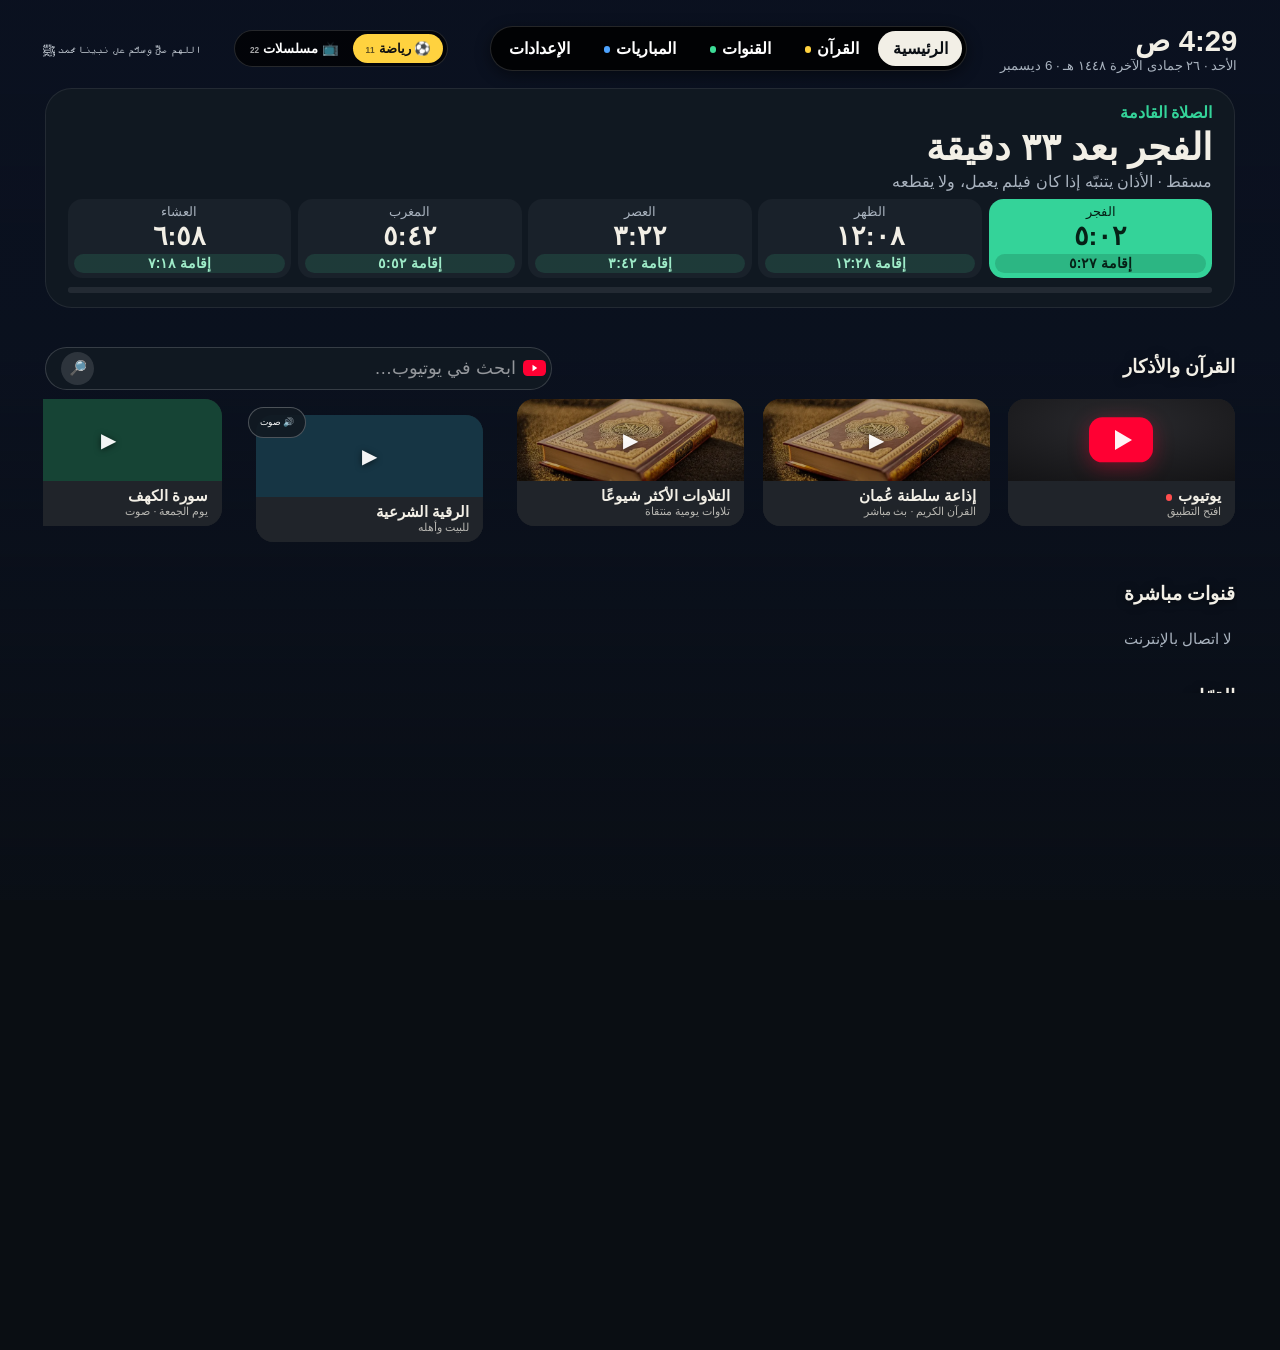
==== commit a22aa441: "⏺ recordings on the USB SSD only — never the TV's own memory: no SSD → a programme waits («وصّل الـS" ====
--- a/app/src/main/assets/home/index.html
+++ b/app/src/main/assets/home/index.html
@@ -693,7 +693,7 @@
     <div id="shSer" hidden><h2>🎞️ المسلسلات</h2><div class="serrow" id="s-ser"></div></div>
     <div id="shMbc" hidden><h2>📺 مسلسلات وبرامج وأفلام MBC <small style="opacity:.6;font-size:.6em">من شاهد</small></h2><div class="serrow" id="s-mbc"></div></div>
     <div class="cRow" id="shHl" style="display:none"><h2>🎬 ملخصات beIN <small style="opacity:.6;font-size:.6em">الأحدث أولاً</small></h2><div class="mrow" id="s-hl"></div></div>
-    <div id="shRecs" style="display:none"><h2>⏺ تسجيلاتي <small style="opacity:.6;font-size:.6em">OK يشغّل · OK مطوّل يحذف · الأهداف تنحذف بعد ساعة · البرامج بعد يومين</small></h2><div class="mrow" id="s-recs"></div></div>
+    <div id="shRecs" style="display:none"><h2>⏺ تسجيلاتي <small style="opacity:.6;font-size:.6em">على الـSSD · OK يشغّل · OK مطوّل يحذف · الأهداف تنحذف بعد ساعة · البرامج بعد يومين</small></h2><div class="mrow" id="s-recs"></div></div>
     <div class="cRow" id="shVod"><h2>🎬 أفلام</h2><div class="vrow" id="s-vod"></div></div>
     <div id="shRec"><h2>القرّاء</h2><div class="shelf recrow" id="s-hrec"><div class="empty">جارٍ التحميل…</div></div></div>
     <div id="shApps"><h2>التطبيقات</h2><div class="appgrid" id="s-apps"></div><div id="sugg1"></div></div>
@@ -1007,7 +1007,7 @@
 const recOf = (c, r) => RECS.find(x => x.kind === 'epg' && x.ch === c.name && x.s === r[0] * 1000 && x.st !== 'fail');
 function recState(r) {
   const mins = ms => AR(Math.max(1, Math.round(ms / 60e3))) + ' د';
-  if (r.st === 'wait') return '⏳ يبدأ ' + hm(Math.round(r.from / 1000));
+  if (r.st === 'wait') return r.note || '⏳ يبدأ ' + hm(Math.round(r.from / 1000));
   if (r.st === 'rec') return r.note || '🔴 يسجّل الآن · ' + mins(r.dur || 0);
   if (r.st === 'fail') return '⚠️ ' + (r.note || 'ما تسجّل');
   return mins(r.dur || 0) + (r.kind === 'goal' ? ' · ينحذف بعد ساعة' : ' · يبقى يومين');
@@ -1052,7 +1052,7 @@
     if (!TV.recAdd) return toast('التسجيل في النسخة الكاملة');
     const ch = await resolveChannel(x.c).catch(() => x.c);
     const id = String(TV.recAdd(JSON.stringify({ t: x.r[2], ch: x.c.name, logo: x.c.logo || x.r[4] || '', url: ch.url, s: x.r[0], e: x.r[1] })) || '');
-    toast(id.startsWith('err:') ? '⚠️ ' + id.slice(4) : '⏺ «' + x.r[2] + '» بيتسجّل في الخلفية — تلقاه في «تسجيلاتي»');
+    toast(id.startsWith('err:') ? '⚠️ ' + id.slice(4) : id.startsWith('nossd:') ? '⏺ انحفظ موعد «' + x.r[2] + '» — بس الـSSD مو موصول: وصّله قبل البرنامج (التسجيل على الـSSD بس)' : '⏺ «' + x.r[2] + '» بيتسجّل على الـSSD — تلقاه في «تسجيلاتي»', 6000);
   }
   recUi(1); epgUi(); $(`[data-epg="${x.v}"]`)?.focus();
 }
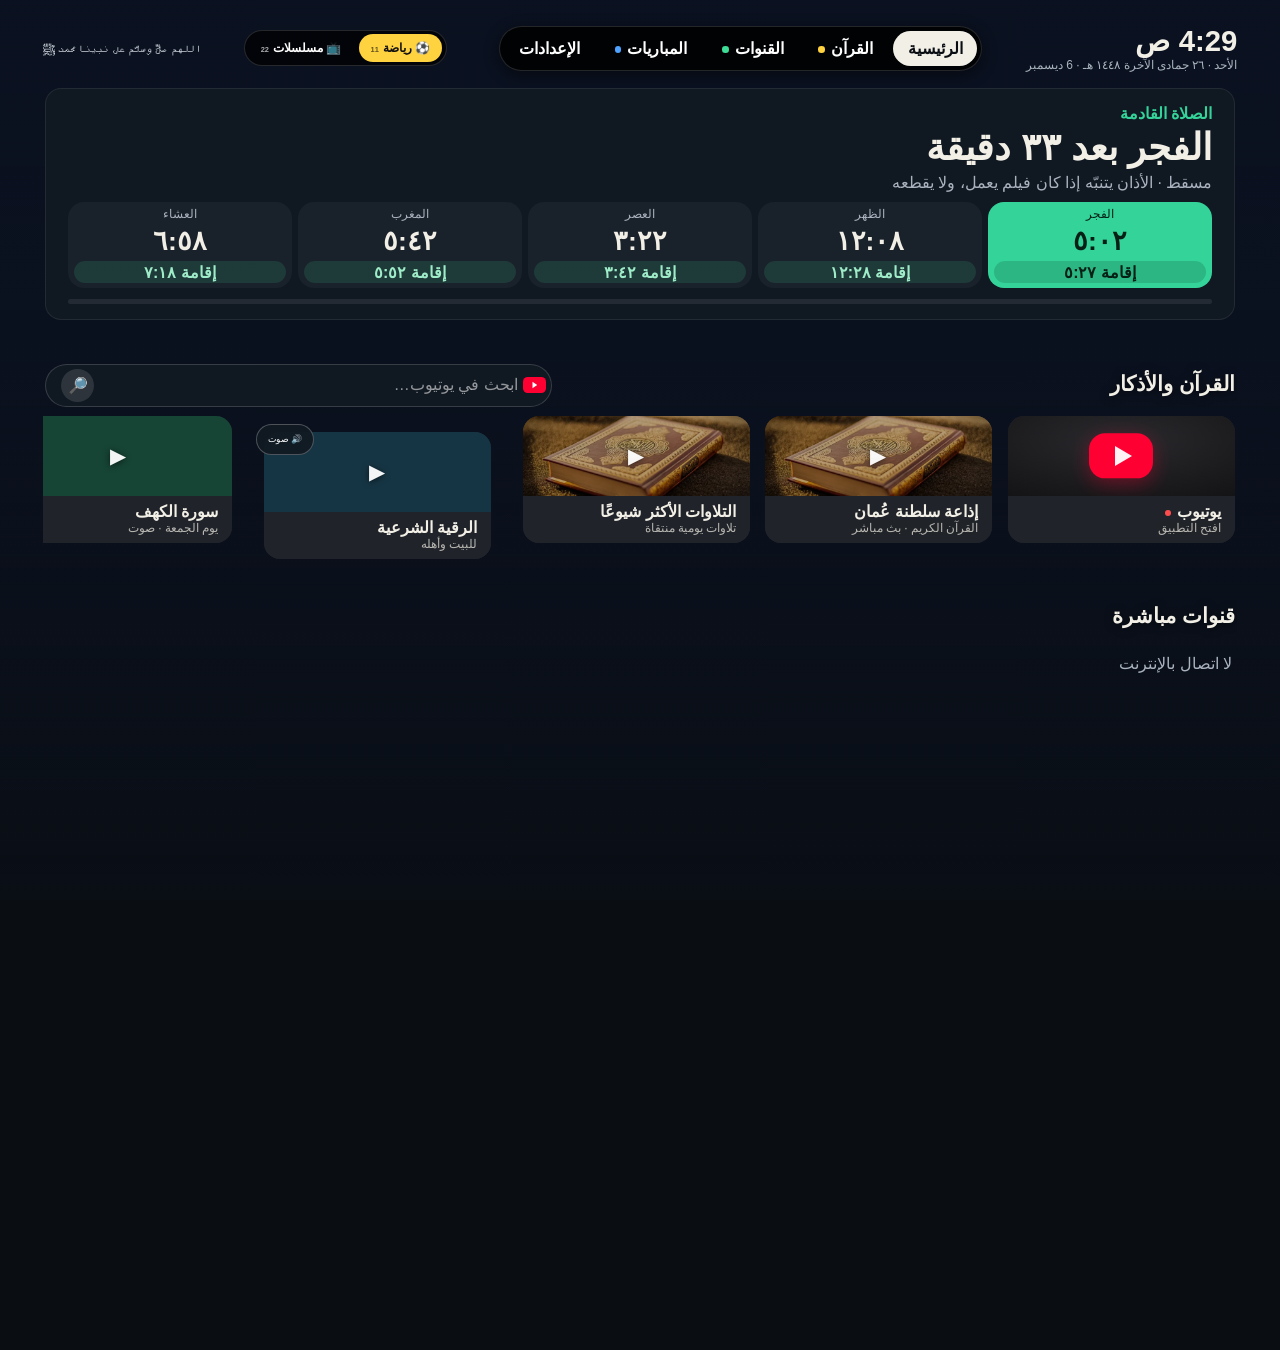
==== commit 3da14020: "📐 One scale and one navigation rule: every text size snapped to 18 / 24 / 32 (big display numbers ap" ====
--- a/app/src/main/assets/home/index.html
+++ b/app/src/main/assets/home/index.html
@@ -5,13 +5,15 @@
 <meta name="viewport" content="width=1920">
 <title>DriveCast TV</title>
 <style>
+/* 📐 the one scale: text 18 / 24 / 32, spacing 8 / 16 / 24, card corner 24 */
+:root{--t1:18px;--t2:24px;--t3:32px;--s1:8px;--s2:16px;--s3:24px;--r:24px}
 /* The TV home: Apple-TV-like shelves in DriveCast's glass. Built for a 1920×1080 screen and a remote's arrows. */
 :root{--skym:url([data-uri]);--bg:#0a0e13;--card:#121a22;--ink:#f2efe6;--dim:#a9b3bf;--line:rgba(255,255,255,.08);--accent:#34d399;--gold:#f5c96a}
 *{box-sizing:border-box}
 html{background:var(--bg)}
 html,body{margin:0;height:100%;color:var(--ink);font-family:"Thmanyah Sans","UserFont","Noto Sans Arabic","Noto Naskh Arabic","Roboto",sans-serif;overflow:hidden}
 button,input,textarea,select{font-family:inherit}
-.screen{width:1920px;height:1080px;padding:36px 64px 40px;display:flex;flex-direction:column;gap:22px;position:relative}
+.screen{width:1920px;height:1080px;padding:36px 64px 40px;display:flex;flex-direction:column;gap:var(--s3);position:relative}
 /* the wallpaper: a light veil over the sky, solid ink under the shelves so text stays readable */
 /* .wall holds the layers */
 .wall{position:fixed;inset:0;overflow:hidden;z-index:-2;transform-origin:30% 78%;transition:background-image .6s,transform .9s cubic-bezier(.2,.8,.2,1)}
@@ -54,19 +56,19 @@
 .veil{transition:background .9s}
 .veil{position:fixed;inset:0;z-index:-1;background:linear-gradient(180deg,rgba(10,14,19,.12) 0%,rgba(10,14,19,.22) 40%,rgba(10,14,19,.55) 72%,rgba(10,14,19,.78) 100%)}
 .glass{background:rgba(18,26,34,.62)!important;-webkit-backdrop-filter:blur(18px);backdrop-filter:blur(18px)}
-.line{font-size:20px;color:var(--gold);font-weight:700}
-.top{display:flex;align-items:center;justify-content:space-between;gap:24px}
+.line{font-size:var(--t1);color:var(--gold);font-weight:700}
+.top{display:flex;align-items:center;justify-content:space-between;gap:var(--s3)}
 .clock b{display:block;font-size:44px;font-variant-numeric:tabular-nums}
-.clock span{font-size:20px;color:var(--dim)}
-.mswitch{display:flex;gap:4px;padding:5px;border-radius:999px;background:rgba(0,0,0,.72);border:1px solid rgba(255,255,255,.14);margin-inline-start:14px}
-.mswitch .mtab{border:0;border-radius:999px;padding:10px 18px;font:inherit;font-size:20px;font-weight:700;color:#fff;background:transparent}
+.clock span{font-size:var(--t1);color:var(--dim)}
+.mswitch{display:flex;gap:var(--s1);padding:5px;border-radius:999px;background:rgba(0,0,0,.72);border:1px solid rgba(255,255,255,.14);margin-inline-start:14px}
+.mswitch .mtab{border:0;border-radius:999px;padding:10px 18px;font:inherit;font-size:var(--t1);font-weight:700;color:#fff;background:transparent}
 .mswitch .mtab small{font-size:.62em;opacity:.65;margin-inline-start:6px}
 .mswitch .mtab.on{background:#ffd23f;color:#111}.mswitch .mtab:focus{outline:3px solid #fff;outline-offset:1px}
-.tabs{display:flex;gap:6px;padding:6px;border-radius:999px;background:rgba(255,255,255,.06);border:1px solid var(--line)}
-.tab{white-space:nowrap;padding:12px 22px;border-radius:999px;font-size:24px;font-weight:600;color:#d6dbe1;border:0;background:none;font-family:inherit}
+.tabs{display:flex;gap:var(--s1);padding:6px;border-radius:999px;background:rgba(255,255,255,.06);border:1px solid var(--line)}
+.tab{white-space:nowrap;padding:12px 22px;border-radius:999px;font-size:var(--t2);font-weight:600;color:#d6dbe1;border:0;background:none;font-family:inherit}
 .tab.on{background:var(--ink);color:var(--bg);font-weight:700}
-.tab[data-n]::before{content:none;display:none;min-width:24px;margin-inline-end:8px;font-size:16px;font-weight:700;opacity:.45;font-variant-numeric:tabular-nums}
-.wx{font-size:24px;color:#d6dbe1;min-width:180px;text-align:left}
+.tab[data-n]::before{content:none;display:none;min-width:24px;margin-inline-end:8px;font-size:var(--t1);font-weight:700;opacity:.45;font-variant-numeric:tabular-nums}
+.wx{font-size:var(--t2);color:#d6dbe1;min-width:180px;text-align:left}
 .f{outline:none;transition:transform .18s ease,box-shadow .18s ease}
 .f:focus{transform:scale(1.06);box-shadow:0 0 0 4px rgba(255,255,255,.92),0 26px 50px rgba(0,0,0,.55);z-index:2}
 /* tvOS feel: the focused card lifts on a spring and catches the light (a glass sheen across it) */
@@ -74,30 +76,30 @@
 .ichan:focus,.chan:focus,.vid:focus,.app:focus,.chip:focus{background-image:linear-gradient(125deg,rgba(255,255,255,.28) 0%,rgba(255,255,255,.06) 38%,rgba(255,255,255,0) 60%)}
 .ichan{background:linear-gradient(160deg,rgba(255,255,255,.10),rgba(255,255,255,.03)),rgba(16,22,30,.86);border-color:rgba(255,255,255,.14)}
 .tab.f:focus{transform:none;box-shadow:0 0 0 3px var(--accent)}
-.heroRow{display:flex;gap:28px;align-items:stretch}
-.qrrow{align-items:center}.qrbox{width:220px;height:220px;flex:none;background:#fff;border-radius:18px;padding:6px}.qrbox svg{width:100%;height:100%;display:block}
+.heroRow{display:flex;gap:var(--s3);align-items:stretch}
+.qrrow{align-items:center}.qrbox{width:220px;height:220px;flex:none;background:#fff;border-radius:var(--r);padding:6px}.qrbox svg{width:100%;height:100%;display:block}
 .heroRow.nom #nextm{display:none}.heroRow.nom .hero{width:auto;flex:1}
-.hero{display:flex;flex-direction:column;gap:12px;width:1040px;flex:none;padding:22px 32px;border-radius:40px;background:var(--card);border:1px solid var(--line)}
-.hero .l{flex:1;display:flex;flex-direction:column;gap:8px}
-.hero small{font-size:24px;color:var(--accent);font-weight:600}
+.hero{display:flex;flex-direction:column;gap:var(--s2);width:1040px;flex:none;padding:22px 32px;border-radius:var(--r);background:var(--card);border:1px solid var(--line)}
+.hero .l{flex:1;display:flex;flex-direction:column;gap:var(--s1)}
+.hero small{font-size:var(--t2);color:var(--accent);font-weight:600}
 .hero h1{margin:0;font-size:56px;line-height:1.05}
-.hero p{margin:0;font-size:24px;color:var(--dim)}
-.times{width:100%;display:flex;flex-direction:column;justify-content:center;gap:14px}
-.times .row{display:grid;grid-template-columns:repeat(5,1fr);gap:10px;text-align:center}
-.times .p{padding:8px 0;border-radius:22px;background:rgba(255,255,255,.04);display:flex;flex-direction:column;gap:4px}
-.times .p span{font-size:20px;color:var(--dim)} .times .p b{font-size:40px;font-weight:800;line-height:1.05;font-variant-numeric:tabular-nums}
+.hero p{margin:0;font-size:var(--t2);color:var(--dim)}
+.times{width:100%;display:flex;flex-direction:column;justify-content:center;gap:var(--s2)}
+.times .row{display:grid;grid-template-columns:repeat(5,1fr);gap:var(--s1);text-align:center}
+.times .p{padding:8px 0;border-radius:var(--r);background:rgba(255,255,255,.04);display:flex;flex-direction:column;gap:var(--s1)}
+.times .p span{font-size:var(--t1);color:var(--dim)} .times .p b{font-size:40px;font-weight:800;line-height:1.05;font-variant-numeric:tabular-nums}
 /* the adhan time large, its iqamah clear under it (a light chip) */
-.times .p em{font-style:normal;font-size:21px;font-weight:700;color:#9fecc9;font-variant-numeric:tabular-nums;background:rgba(61,220,151,.13);border-radius:999px;padding:2px 0;margin:2px 10px 0}.times .p.next em{color:#062016;background:rgba(6,32,22,.16)}.times .p.past em{color:#8a96a3;background:rgba(255,255,255,.05)}
+.times .p em{font-style:normal;font-size:var(--t2);font-weight:700;color:#9fecc9;font-variant-numeric:tabular-nums;background:rgba(61,220,151,.13);border-radius:999px;padding:2px 0;margin:2px 10px 0}.times .p.next em{color:#062016;background:rgba(6,32,22,.16)}.times .p.past em{color:#8a96a3;background:rgba(255,255,255,.05)}
 .times .p.past b{color:#7c8794} .times .p.next{background:var(--accent);color:#062016} .times .p.next span{color:#062016}
 .bar{height:8px;border-radius:4px;background:rgba(255,255,255,.08);overflow:hidden}.bar i{display:block;height:100%;background:var(--accent)}
-h2{margin:0 0 4px;font-size:28px;text-shadow:0 2px 12px rgba(0,0,0,.6)}
+h2{margin:0 0 4px;font-size:var(--t3);text-shadow:0 2px 12px rgba(0,0,0,.6)}
 /* 🅰️ the titles: Thmanyah, bold */
 h1,h2,h3,.bhead b{font-family:"Thmanyah Sans","UserFont","Noto Sans Arabic",sans-serif;font-weight:700}
 /* the titles' own font (Thmanyah Serif Display, sent from the phone), its first stylistic set */
 html.tfont h1,html.tfont h2,html.tfont h3,html.tfont .bhead b,html.tfont .spirit .nm{font-family:"ThmanyahTitle","Thmanyah Sans","UserFont",serif!important;font-weight:900;font-feature-settings:"ss01" 1,"liga" 1,"calt" 1}
-.shelf{display:flex;gap:28px;padding:14px 18px 18px;margin:0 -18px;overflow:hidden}
-.card{flex:none;width:340px;height:190px;border-radius:26px;padding:24px;display:flex;flex-direction:column;justify-content:flex-end;gap:2px;border:0;color:var(--ink);text-align:right;font-family:inherit}
-.card b{font-size:34px} .card span{font-size:19px;opacity:.8}
+.shelf{display:flex;gap:var(--s3);padding:14px 18px 18px;margin:0 -18px;overflow:hidden}
+.card{flex:none;width:340px;height:190px;border-radius:var(--r);padding:24px;display:flex;flex-direction:column;justify-content:flex-end;gap:var(--s1);border:0;color:var(--ink);text-align:right;font-family:inherit}
+.card b{font-size:var(--t3)} .card span{font-size:var(--t1);opacity:.8}
 /* 📻 the Quran radio card: a picture with ▶ on top, the title and its line under it (as quran.com's «Popular Recitations») */
 .card.radio{padding:0;justify-content:stretch;align-items:stretch;gap:0;overflow:hidden;background:#20242a;position:relative}
 .card.radio .pic,.card.radio .txt{width:100%;box-sizing:border-box;align-self:stretch}   /* the TV's browser shrinks a button's flex children to their content */
@@ -106,94 +108,94 @@
 .card.radio.cover .pic{background-size:cover;background-position:center}
 .card.radio.cover:not([data-sura]) .pic::after{content:"▶"}
 /* 🔎 YouTube search, on the Quran shelf's title row */
-.qhead{display:flex;align-items:center;gap:28px}.qhead h2{flex:none}
-.ytbar{flex:1;max-width:760px;display:flex;align-items:center;gap:10px;margin-inline-start:auto;height:64px;padding:0 8px 0 22px;border-radius:999px;background:rgba(255,255,255,.1);border:1px solid rgba(255,255,255,.16);backdrop-filter:blur(18px);-webkit-backdrop-filter:blur(18px)}
+.qhead{display:flex;align-items:center;gap:var(--s3)}.qhead h2{flex:none}
+.ytbar{flex:1;max-width:760px;display:flex;align-items:center;gap:var(--s1);margin-inline-start:auto;height:64px;padding:0 8px 0 22px;border-radius:999px;background:rgba(255,255,255,.1);border:1px solid rgba(255,255,255,.16);backdrop-filter:blur(18px);-webkit-backdrop-filter:blur(18px)}
 .ytbar::before{content:"";flex:none;width:34px;height:24px;border-radius:7px;background:#ff0033 url("data:image/svg+xml,%3Csvg xmlns='http://www.w3.org/2000/svg' viewBox='0 0 34 24'%3E%3Cpath d='M14 7l7 5-7 5z' fill='%23fff'/%3E%3C/svg%3E") center/100% no-repeat}
-.ytbar input{flex:1;min-width:0;height:100%;border:0;outline:0;background:none;color:#fff;font-size:27px;font-weight:500;font-family:inherit;padding:0}
+.ytbar input{flex:1;min-width:0;height:100%;border:0;outline:0;background:none;color:#fff;font-size:var(--t2);font-weight:500;font-family:inherit;padding:0}
 .ytbar input:focus{outline:none!important;box-shadow:none!important;transform:none!important;background:none!important}
 .ytbar input::-webkit-search-cancel-button{filter:invert(1);opacity:.6}
 .ytbar input::placeholder{color:rgba(255,255,255,.55)}
-.ytbar button{flex:none;width:50px;height:50px;border-radius:50%;border:0;background:rgba(255,255,255,.12);color:#fff;font-size:22px;transform:none!important}
+.ytbar button{flex:none;width:50px;height:50px;border-radius:50%;border:0;background:rgba(255,255,255,.12);color:#fff;font-size:var(--t2);transform:none!important}
 .ytbar:focus-within{background:rgba(255,255,255,.18);border-color:#fff;box-shadow:0 0 0 4px rgba(255,255,255,.25)}
 .ytbar button:focus{outline:3px solid #fff}
 /* ▶ the YouTube app: its red play button on a dark ground */
 .card.radio.yt .pic{background:radial-gradient(120% 120% at 50% 30%,#2a2a2e 0%,#141416 70%)}
-.card.radio.yt .pic::before{content:"";position:absolute;inset:auto;left:50%;top:50%;transform:translate(-50%,-50%);width:96px;height:68px;border-radius:20px;background:#ff0033;box-shadow:0 8px 30px rgba(255,0,51,.35)}
+.card.radio.yt .pic::before{content:"";position:absolute;inset:auto;left:50%;top:50%;transform:translate(-50%,-50%);width:96px;height:68px;border-radius:var(--r);background:#ff0033;box-shadow:0 8px 30px rgba(255,0,51,.35)}
 .card.radio.yt .pic::after{content:"";position:relative;width:0;height:0;border-style:solid;border-width:15px 0 15px 26px;border-color:transparent transparent transparent #fff;margin-left:6px;text-shadow:none;z-index:1}
 /* 🔊 sound only: on the cover's corner, its own button (the remote reaches it with ↑ from the card) */
 .cw{position:relative;flex:none;display:flex}
 .snd{position:absolute;top:12px;left:12px;height:46px;padding:0 16px;border-radius:999px;border:1px solid rgba(255,255,255,.25);background:rgba(10,14,19,.62);backdrop-filter:blur(10px);color:#fff;font:600 18px inherit;font-family:inherit;z-index:2}
 .snd.on{background:#3ddc97;color:#06281b;border-color:#3ddc97}
 .snd:focus{outline:4px solid #fff;outline-offset:2px}
-.card.radio .pic::after{content:"▶";position:relative;font-size:30px;color:#fff;opacity:.95;text-shadow:0 2px 10px rgba(0,0,0,.6)}
+.card.radio .pic::after{content:"▶";position:relative;font-size:var(--t3);color:#fff;opacity:.95;text-shadow:0 2px 10px rgba(0,0,0,.6)}
 .card.radio.on .pic::after{content:"";width:34px;height:26px;background:linear-gradient(#fff,#fff) 0 100%/6px 100% no-repeat,linear-gradient(#fff,#fff) 9px 100%/6px 60% no-repeat,linear-gradient(#fff,#fff) 18px 100%/6px 85% no-repeat,linear-gradient(#fff,#fff) 27px 100%/6px 45% no-repeat;animation:eq 1s ease-in-out infinite alternate;filter:drop-shadow(0 2px 6px rgba(0,0,0,.6))}
 @keyframes eq{to{background-size:6px 40%,6px 100%,6px 50%,6px 90%}}
 .card.radio .txt{flex:none;display:flex;flex-direction:column;gap:0;padding:9px 20px 11px;background:#20242a}
-.card.radio .txt b{font-size:23px;font-weight:600}.card.radio .txt span{font-size:16px;opacity:.72}
+.card.radio .txt b{font-size:var(--t2);font-weight:600}.card.radio .txt span{font-size:var(--t1);opacity:.72}
 /* ▶ the last thing watched (a YouTube video or a channel): its picture, to carry on */
 .card.last{background:#11161c center/cover no-repeat;position:relative;overflow:hidden}
 .card.last::before{content:"";position:absolute;inset:0;background:linear-gradient(180deg,rgba(8,11,15,.15) 0%,rgba(8,11,15,.88) 100%)}
 .card.last.ch{background-size:40% auto;background-position:50% 30%}
-.card.last>*{position:relative}.card.last b{font-size:24px;line-height:1.3;display:-webkit-box;-webkit-line-clamp:2;-webkit-box-orient:vertical;overflow:hidden}.card.last span{color:#7df0c0;opacity:1;font-weight:600}
-.app{flex:none;width:236px;height:140px;border-radius:26px;background:rgba(20,28,37,.8);border:1px solid var(--line);padding:0;overflow:hidden;display:flex;align-items:center;justify-content:center;font-family:inherit;color:var(--ink)}
+.card.last>*{position:relative}.card.last b{font-size:var(--t2);line-height:1.3;display:-webkit-box;-webkit-line-clamp:2;-webkit-box-orient:vertical;overflow:hidden}.card.last span{color:#7df0c0;opacity:1;font-weight:600}
+.app{flex:none;width:236px;height:140px;border-radius:var(--r);background:rgba(20,28,37,.8);border:1px solid var(--line);padding:0;overflow:hidden;display:flex;align-items:center;justify-content:center;font-family:inherit;color:var(--ink)}
 .app img{width:100%;height:100%;object-fit:cover}.app img.icon{width:72px;height:72px;object-fit:contain}
-.app.icon{flex-direction:column;gap:8px;font-size:19px}
+.app.icon{flex-direction:column;gap:var(--s1);font-size:var(--t1)}
 .updb{margin-top:8px;height:44px;padding:0 18px;border-radius:999px;border:0;background:#3ddc97;color:#06281b;font:700 18px inherit;font-family:inherit}.updb[hidden]{display:none}
-.app.sugg{gap:6px}.app.sugg .sic{width:60px;height:60px;border-radius:16px;display:grid;place-items:center;font-size:30px;color:#fff}.app.sugg small{font-size:14px;opacity:.7;padding:0 10px;text-align:center}
-.mtabs{display:flex;gap:14px;align-items:center;flex-wrap:wrap;margin:6px 0 22px}.mtabs .chip.on{background:var(--accent);color:#06210f}#mnote{font-size:19px;color:var(--dim);margin-inline-start:auto}
-.epgg{display:flex;flex-direction:column;gap:10px;margin:6px 0 16px}
-.epgr{display:flex;align-items:stretch;gap:8px;height:84px;content-visibility:auto;contain-intrinsic-size:auto 84px}
-#toast{position:fixed;left:50%;bottom:54px;transform:translate(-50%,30px);opacity:0;z-index:9999;max-width:70vw;background:rgba(10,14,20,.94);color:#fff;font-size:24px;font-weight:600;padding:14px 26px;border-radius:20px;border:1px solid rgba(255,255,255,.14);box-shadow:0 10px 40px rgba(0,0,0,.5);transition:opacity .2s,transform .2s;pointer-events:none;white-space:nowrap;overflow:hidden;text-overflow:ellipsis}
+.app.sugg{gap:var(--s1)}.app.sugg .sic{width:60px;height:60px;border-radius:var(--r);display:grid;place-items:center;font-size:var(--t3);color:#fff}.app.sugg small{font-size:var(--t1);opacity:.7;padding:0 10px;text-align:center}
+.mtabs{display:flex;gap:var(--s2);align-items:center;flex-wrap:wrap;margin:6px 0 22px}.mtabs .chip.on{background:var(--accent);color:#06210f}#mnote{font-size:var(--t1);color:var(--dim);margin-inline-start:auto}
+.epgg{display:flex;flex-direction:column;gap:var(--s1);margin:6px 0 16px}
+.epgr{display:flex;align-items:stretch;gap:var(--s1);height:84px;content-visibility:auto;contain-intrinsic-size:auto 84px}
+#toast{position:fixed;left:50%;bottom:54px;transform:translate(-50%,30px);opacity:0;z-index:9999;max-width:70vw;background:rgba(10,14,20,.94);color:#fff;font-size:var(--t2);font-weight:600;padding:14px 26px;border-radius:var(--r);border:1px solid rgba(255,255,255,.14);box-shadow:0 10px 40px rgba(0,0,0,.5);transition:opacity .2s,transform .2s;pointer-events:none;white-space:nowrap;overflow:hidden;text-overflow:ellipsis}
 #toast.on{opacity:1;transform:translate(-50%,0)}
-.epgr .ch{flex:none;width:250px;border-radius:18px;background:rgba(255,255,255,.07);display:flex;align-items:center;gap:10px;padding:0 14px;font-size:20px;font-weight:700;color:#fff;overflow:hidden;white-space:nowrap;text-overflow:ellipsis}
+.epgr .ch{flex:none;width:250px;border-radius:var(--r);background:rgba(255,255,255,.07);display:flex;align-items:center;gap:var(--s1);padding:0 14px;font-size:var(--t1);font-weight:700;color:#fff;overflow:hidden;white-space:nowrap;text-overflow:ellipsis}
 .epgr .ch img{width:44px;height:44px;object-fit:contain;flex:none}
-.epgr .tl{flex:1;display:flex;gap:6px;overflow:hidden;position:relative}
-.epgp{flex:none;border-radius:16px;background:rgba(20,24,30,.85);border:1px solid rgba(255,255,255,.08);color:#e9edf2;font-family:inherit;text-align:right;padding:10px 14px;display:flex;flex-direction:column;justify-content:center;gap:4px;overflow:hidden;min-width:120px}
-.epgp b{font-size:20px;font-weight:700;white-space:nowrap;overflow:hidden;text-overflow:ellipsis}
-.epgp .eplg{height:24px;max-width:84px;width:auto;object-fit:contain;vertical-align:middle;margin-left:8px;filter:drop-shadow(0 1px 3px rgba(0,0,0,.8))}.epgp small{font-size:16px;color:#9aa3ad}
+.epgr .tl{flex:1;display:flex;gap:var(--s1);overflow:hidden;position:relative}
+.epgp{flex:none;border-radius:var(--r);background:rgba(20,24,30,.85);border:1px solid rgba(255,255,255,.08);color:#e9edf2;font-family:inherit;text-align:right;padding:10px 14px;display:flex;flex-direction:column;justify-content:center;gap:var(--s1);overflow:hidden;min-width:120px}
+.epgp b{font-size:var(--t1);font-weight:700;white-space:nowrap;overflow:hidden;text-overflow:ellipsis}
+.epgp .eplg{height:24px;max-width:84px;width:auto;object-fit:contain;vertical-align:middle;margin-left:8px;filter:drop-shadow(0 1px 3px rgba(0,0,0,.8))}.epgp small{font-size:var(--t1);color:#9aa3ad}
 .epgp.now{background:rgba(52,140,255,.22);border-color:rgba(90,160,255,.45)}.epgp.now small{color:#cfe3ff}
 .epgp.rem{box-shadow:inset 0 0 0 2px #ffd60a}.epgp.recd{box-shadow:inset 0 0 0 2px #ff453a}
-.vid.rec{position:relative}.vid.rec img{object-fit:contain;background:#16202b;padding:26px 40px;box-sizing:border-box}.vid.rec em{display:block;padding:0 14px 12px;font-size:14px;opacity:.75;font-style:normal;white-space:nowrap;overflow:hidden;text-overflow:ellipsis}.vid.rec .rbadge{position:absolute;margin:10px;padding:2px 10px;border-radius:10px;background:#e0263f;font-size:13px;font-weight:700}.vid.rec .rbadge.g{background:#1f9d55}
+.vid.rec{position:relative}.vid.rec img{object-fit:contain;background:#16202b;padding:26px 40px;box-sizing:border-box}.vid.rec em{display:block;padding:0 14px 12px;font-size:var(--t1);opacity:.75;font-style:normal;white-space:nowrap;overflow:hidden;text-overflow:ellipsis}.vid.rec .rbadge{position:absolute;margin:10px;padding:2px 10px;border-radius:10px;background:#e0263f;font-size:var(--t1);font-weight:700}.vid.rec .rbadge.g{background:#1f9d55}
 .epgp:focus{outline:none;background:#fff;color:#111;transform:scale(1.03)}.epgp:focus small{color:#444}
-.epgh{display:flex;gap:6px;margin-inline-start:258px;font-size:17px;color:var(--dim)}
-.mhour{margin:0 0 26px}.mhour .mh{display:flex;align-items:center;gap:16px;margin:0 6px 14px}.mhour .mh b{font-size:30px;font-weight:800;color:#fff;min-width:90px}.mhour .mh i{flex:1;height:2px;background:linear-gradient(90deg,rgba(255,255,255,.25),rgba(255,255,255,0))}
-.mhour .mh small{font-size:19px;color:var(--dim)}.mhour .mh em{font-style:normal;font-size:19px;font-weight:700;color:#06210f;background:var(--accent);padding:4px 14px;border-radius:999px}
+.epgh{display:flex;gap:var(--s1);margin-inline-start:258px;font-size:var(--t1);color:var(--dim)}
+.mhour{margin:0 0 26px}.mhour .mh{display:flex;align-items:center;gap:var(--s2);margin:0 6px 14px}.mhour .mh b{font-size:var(--t3);font-weight:800;color:#fff;min-width:90px}.mhour .mh i{flex:1;height:2px;background:linear-gradient(90deg,rgba(255,255,255,.25),rgba(255,255,255,0))}
+.mhour .mh small{font-size:var(--t1);color:var(--dim)}.mhour .mh em{font-style:normal;font-size:var(--t1);font-weight:700;color:#06210f;background:var(--accent);padding:4px 14px;border-radius:999px}
 .mhour.live .mh b{color:#ff5a52}.mhour.live .mh i{background:linear-gradient(90deg,rgba(255,90,82,.7),rgba(255,90,82,0))}.mhour.fin{opacity:.55}
-.mgrid{display:grid;grid-template-columns:repeat(3,1fr);gap:22px}
+.mgrid{display:grid;grid-template-columns:repeat(3,1fr);gap:var(--s3)}
 .mwrap{position:relative;display:flex;flex-direction:column}.mwrap>.mcard{flex:1}
-.mpen{position:absolute;bottom:16px;left:16px;width:52px;height:52px;border-radius:50%;border:1px solid rgba(255,255,255,.25);background:rgba(20,24,30,.92);color:#ffd23f;font-size:26px;font-family:inherit;z-index:2}
+.mpen{position:absolute;bottom:16px;left:16px;width:52px;height:52px;border-radius:50%;border:1px solid rgba(255,255,255,.25);background:rgba(20,24,30,.92);color:#ffd23f;font-size:var(--t2);font-family:inherit;z-index:2}
 .mpen:focus{background:#ffd23f;color:#111;transform:scale(1.12)}
-.mpk input{width:100%;box-sizing:border-box;font-size:26px;padding:12px 18px;border-radius:16px;border:1px solid rgba(255,255,255,.2);background:rgba(255,255,255,.08);color:#fff;font-family:inherit;margin-bottom:10px}
-.mcard{border-radius:34px;background:rgba(14,16,20,.9);border:1px solid rgba(255,255,255,.09);padding:20px 24px 22px;display:flex;flex-direction:column;gap:12px;color:#fff;font-family:inherit;text-align:center;min-height:300px}
-.mcard .lg{display:flex;align-items:center;gap:10px;font-size:19px;color:#b8bfc9;white-space:nowrap;overflow:hidden;text-overflow:ellipsis;justify-content:flex-start}.mcard .lg img{width:30px;height:30px;object-fit:contain;flex:none}
-.mcard .lg b{margin-inline-start:auto;font-size:18px;font-weight:700;color:#6fe3a0;flex:none}.mcard.live .lg b{color:#ff5a52}
-.mcard .row{display:grid;grid-template-columns:1fr auto 1fr;align-items:center;gap:10px}
-.mcard .tm{display:flex;flex-direction:column;align-items:center;gap:10px;font-size:23px;font-weight:800;line-height:1.15}.mcard .tm img{width:84px;height:84px;object-fit:contain;border-radius:50%;background:rgba(255,255,255,.04)}
-.mcard .mid{display:flex;flex-direction:column;align-items:center;gap:4px;min-width:150px}.mcard .mid .big{font-size:54px;font-weight:800;color:#6fe3a0;font-variant-numeric:tabular-nums;letter-spacing:1px}
-.mcard.live .mid .big{color:#fff}.mcard .mid small{font-size:19px;color:#9aa3ad}.mcard.fin .mid .big{color:#d8dde3}
-.mcard .chs{display:flex;gap:10px;justify-content:center;flex-wrap:wrap}.mcard .chs span{padding:8px 18px;border-radius:999px;border:1px solid rgba(255,255,255,.14);font-size:19px;font-weight:700;color:#e9edf2}
-.mcard .chs span{display:inline-flex;align-items:center;gap:8px}.mcard .chs img{height:26px;max-width:92px;object-fit:contain;border-radius:5px;background:#fff;padding:2px 4px}
+.mpk input{width:100%;box-sizing:border-box;font-size:var(--t2);padding:12px 18px;border-radius:var(--r);border:1px solid rgba(255,255,255,.2);background:rgba(255,255,255,.08);color:#fff;font-family:inherit;margin-bottom:10px}
+.mcard{border-radius:var(--r);background:rgba(14,16,20,.9);border:1px solid rgba(255,255,255,.09);padding:20px 24px 22px;display:flex;flex-direction:column;gap:var(--s2);color:#fff;font-family:inherit;text-align:center;min-height:300px}
+.mcard .lg{display:flex;align-items:center;gap:var(--s1);font-size:var(--t1);color:#b8bfc9;white-space:nowrap;overflow:hidden;text-overflow:ellipsis;justify-content:flex-start}.mcard .lg img{width:30px;height:30px;object-fit:contain;flex:none}
+.mcard .lg b{margin-inline-start:auto;font-size:var(--t1);font-weight:700;color:#6fe3a0;flex:none}.mcard.live .lg b{color:#ff5a52}
+.mcard .row{display:grid;grid-template-columns:1fr auto 1fr;align-items:center;gap:var(--s1)}
+.mcard .tm{display:flex;flex-direction:column;align-items:center;gap:var(--s1);font-size:var(--t2);font-weight:800;line-height:1.15}.mcard .tm img{width:84px;height:84px;object-fit:contain;border-radius:50%;background:rgba(255,255,255,.04)}
+.mcard .mid{display:flex;flex-direction:column;align-items:center;gap:var(--s1);min-width:150px}.mcard .mid .big{font-size:54px;font-weight:800;color:#6fe3a0;font-variant-numeric:tabular-nums;letter-spacing:1px}
+.mcard.live .mid .big{color:#fff}.mcard .mid small{font-size:var(--t1);color:#9aa3ad}.mcard.fin .mid .big{color:#d8dde3}
+.mcard .chs{display:flex;gap:var(--s1);justify-content:center;flex-wrap:wrap}.mcard .chs span{padding:8px 18px;border-radius:999px;border:1px solid rgba(255,255,255,.14);font-size:var(--t1);font-weight:700;color:#e9edf2}
+.mcard .chs span{display:inline-flex;align-items:center;gap:var(--s1)}.mcard .chs img{height:26px;max-width:92px;object-fit:contain;border-radius:5px;background:#fff;padding:2px 4px}
 .mcard .chs span.go{background:rgba(52,140,255,.18);border-color:rgba(90,160,255,.5);color:#cfe3ff}
 .mcard:focus{outline:none;background:rgba(255,255,255,.96);color:#111;transform:scale(1.03)}.mcard:focus .lg,.mcard:focus .mid small{color:#444}.mcard:focus .mid .big{color:#0a7a3a}.mcard:focus .chs span{color:#111;border-color:#bbb}
 .mcard.mine{box-shadow:inset 0 0 0 2px rgba(255,214,10,.55)}
-.match{flex:none;width:420px;height:150px;border-radius:26px;background:#141c25;border:1px solid var(--line);padding:18px 22px;display:flex;flex-direction:column;gap:8px;color:var(--ink);font-family:inherit;text-align:right}
-.match .t{display:flex;align-items:center;justify-content:space-between;gap:10px;font-size:24px;font-weight:700}
+.match{flex:none;width:420px;height:150px;border-radius:var(--r);background:#141c25;border:1px solid var(--line);padding:18px 22px;display:flex;flex-direction:column;gap:var(--s1);color:var(--ink);font-family:inherit;text-align:right}
+.match .t{display:flex;align-items:center;justify-content:space-between;gap:var(--s1);font-size:var(--t2);font-weight:700}
 .match .t img{width:40px;height:40px;object-fit:contain}
-.match .t .s{font-variant-numeric:tabular-nums;font-size:32px}
-.match small{font-size:18px;color:var(--dim)} .match.live small{color:var(--accent)}
-.page{display:none;flex-direction:column;gap:14px;min-height:0}.page.on{display:flex}
-.sal{font-size:18px;color:#cfd6de;margin-top:6px}
-.nextm{flex:1;min-width:0;border-radius:40px;border:1px solid var(--line);padding:24px 30px;display:flex;flex-direction:column;justify-content:space-between;gap:10px;color:var(--ink);font-family:inherit;text-align:right}
-.nextm small{font-size:20px;color:var(--accent);font-weight:600}.nextm .lg{font-size:19px;color:var(--dim)}
-.nextm .vs{display:flex;align-items:center;justify-content:space-between;gap:12px}
-.nextm .tm{display:flex;flex-direction:column;align-items:center;gap:8px;width:42%;font-size:24px;font-weight:700;text-align:center;line-height:1.2}
+.match .t .s{font-variant-numeric:tabular-nums;font-size:var(--t3)}
+.match small{font-size:var(--t1);color:var(--dim)} .match.live small{color:var(--accent)}
+.page{display:none;flex-direction:column;gap:var(--s2);min-height:0}.page.on{display:flex}
+.sal{font-size:var(--t1);color:#cfd6de;margin-top:6px}
+.nextm{flex:1;min-width:0;border-radius:var(--r);border:1px solid var(--line);padding:24px 30px;display:flex;flex-direction:column;justify-content:space-between;gap:var(--s1);color:var(--ink);font-family:inherit;text-align:right}
+.nextm small{font-size:var(--t1);color:var(--accent);font-weight:600}.nextm .lg{font-size:var(--t1);color:var(--dim)}
+.nextm .vs{display:flex;align-items:center;justify-content:space-between;gap:var(--s2)}
+.nextm .tm{display:flex;flex-direction:column;align-items:center;gap:var(--s1);width:42%;font-size:var(--t2);font-weight:700;text-align:center;line-height:1.2}
 .nextm .tm img{width:72px;height:72px;object-fit:contain}
-.nextm .mid{font-size:30px;font-weight:700;font-variant-numeric:tabular-nums;text-align:center;white-space:nowrap}.nextm .mid i{display:block;font-style:normal;font-size:18px;color:var(--dim);font-weight:500}
-.nextm .tv{font-size:21px;font-weight:600;color:var(--gold);display:flex;gap:10px;flex-wrap:wrap;align-items:center;justify-content:center}
-.nextm .tv span{display:inline-flex;align-items:center;gap:8px;padding:5px 14px;border-radius:999px;border:1px solid rgba(255,255,255,.14);color:#e9edf2}.nextm .tv span.go{background:rgba(52,140,255,.2);border-color:rgba(90,160,255,.5);color:#cfe3ff}
+.nextm .mid{font-size:var(--t3);font-weight:700;font-variant-numeric:tabular-nums;text-align:center;white-space:nowrap}.nextm .mid i{display:block;font-style:normal;font-size:var(--t1);color:var(--dim);font-weight:500}
+.nextm .tv{font-size:var(--t2);font-weight:600;color:var(--gold);display:flex;gap:var(--s1);flex-wrap:wrap;align-items:center;justify-content:center}
+.nextm .tv span{display:inline-flex;align-items:center;gap:var(--s1);padding:5px 14px;border-radius:999px;border:1px solid rgba(255,255,255,.14);color:#e9edf2}.nextm .tv span.go{background:rgba(52,140,255,.2);border-color:rgba(90,160,255,.5);color:#cfe3ff}
 .nextm .tv img{height:24px;max-width:84px;object-fit:contain;border-radius:5px;background:#fff;padding:2px 4px}
 .nextm:focus .tv span{color:#111;border-color:#bbb}
-#homeScroll{display:flex;flex-direction:column;gap:20px}
+#homeScroll{display:flex;flex-direction:column;gap:var(--s3)}
 /* ⚡ the light look (on a TV by default): no frosted glass anywhere, no smooth-scroll animation — the moves answer at once */
 body.lite *{-webkit-backdrop-filter:none!important;backdrop-filter:none!important}
 body.lite .glass{background:rgba(18,26,34,.9)!important}
@@ -201,172 +203,172 @@
 .grid.ch>.ichan,.epgg>*{content-visibility:auto;contain-intrinsic-size:auto 120px}
 /* 📺 وضع المسلسلات: the channels and the apps right under the top row, the Quran and the day's worship after them */
 
-.nextm .nowch{display:flex;align-items:center;gap:18px;margin-top:8px}
-.nextm .nowch>img{width:110px;height:110px;object-fit:contain;background:#fff;border-radius:22px;padding:8px;flex:none}
-.nextm .nowch b{display:block;font-size:30px;line-height:1.25;font-weight:800}
+.nextm .nowch{display:flex;align-items:center;gap:var(--s2);margin-top:8px}
+.nextm .nowch>img{width:110px;height:110px;object-fit:contain;background:#fff;border-radius:var(--r);padding:8px;flex:none}
+.nextm .nowch b{display:block;font-size:var(--t3);line-height:1.25;font-weight:800}
 .nextm .nowch .pbar{display:block;height:6px;border-radius:3px;background:rgba(255,255,255,.2);overflow:hidden;margin:10px 0 6px}
 .nextm .nowch .pbar i{display:block;height:100%;background:#3ddc97}
-.nextm .nowch em{font-style:normal;opacity:.75;font-size:18px}
+.nextm .nowch em{font-style:normal;opacity:.75;font-size:var(--t1)}
 .nextm.series{background-size:cover;background-position:center}
-.appgrid{display:grid;grid-template-columns:repeat(6,1fr);gap:26px;padding:12px 4px 20px}
+.appgrid{display:grid;grid-template-columns:repeat(6,1fr);gap:var(--s3);padding:12px 4px 20px}
 .appgrid .app{width:auto;height:160px}
-.empty{font-size:22px;color:var(--dim);padding:20px 4px}
+.empty{font-size:var(--t2);color:var(--dim);padding:20px 4px}
 .panel{position:fixed;inset:0;z-index:1000;background:rgba(5,8,11,.72);display:none;align-items:center;justify-content:center}
 .panel.on{display:flex}
-.panel .box{width:1100px;max-height:1000px;overflow:auto;padding:48px 56px;border-radius:44px;background:#15221c;border:1px solid rgba(52,211,153,.3);display:flex;flex-direction:column;gap:22px}
+.panel .box{width:1100px;max-height:1000px;overflow:auto;padding:48px 56px;border-radius:var(--r);background:#15221c;border:1px solid rgba(52,211,153,.3);display:flex;flex-direction:column;gap:var(--s3)}
 .panel h3{margin:0;font-size:46px}
 /* settings: the sections on the right, each section's rows on the left */
 .panel.sets .box{width:1680px;height:960px;max-height:none;overflow:hidden;padding:40px 48px}
-.scols{display:flex;gap:30px;min-height:0;flex:1}
-.snav{display:flex;flex-direction:column;gap:10px;width:330px;flex:none}
-.snav button{height:76px;border-radius:24px;border:1px solid transparent;background:none;color:var(--dim);font-size:27px;font-weight:600;font-family:inherit;text-align:right;padding:0 22px;display:flex;align-items:center;gap:14px}
-.snav button i{font-style:normal;font-size:30px}.snav button.on{background:rgba(255,255,255,.08);color:var(--ink);border-color:rgba(255,255,255,.12)}
-.sbody{flex:1;overflow:auto;padding:6px 10px 30px;display:flex;flex-direction:column;gap:6px}
-.srow{display:flex;align-items:center;justify-content:space-between;gap:24px;padding:14px 22px;border-radius:24px;background:rgba(255,255,255,.035)}
-.srow>span{font-size:26px;font-weight:600;flex:none;max-width:44%}.srow>em{font-style:normal;font-size:22px;color:#cfe1d8;text-align:left;direction:rtl}
+.scols{display:flex;gap:var(--s3);min-height:0;flex:1}
+.snav{display:flex;flex-direction:column;gap:var(--s1);width:330px;flex:none}
+.snav button{height:76px;border-radius:var(--r);border:1px solid transparent;background:none;color:var(--dim);font-size:var(--t2);font-weight:600;font-family:inherit;text-align:right;padding:0 22px;display:flex;align-items:center;gap:var(--s2)}
+.snav button i{font-style:normal;font-size:var(--t3)}.snav button.on{background:rgba(255,255,255,.08);color:var(--ink);border-color:rgba(255,255,255,.12)}
+.sbody{flex:1;overflow:auto;padding:6px 10px 30px;display:flex;flex-direction:column;gap:var(--s1)}
+.srow{display:flex;align-items:center;justify-content:space-between;gap:var(--s3);padding:14px 22px;border-radius:var(--r);background:rgba(255,255,255,.035)}
+.srow>span{font-size:var(--t2);font-weight:600;flex:none;max-width:44%}.srow>em{font-style:normal;font-size:var(--t2);color:#cfe1d8;text-align:left;direction:rtl}
 .srow.wide{flex-direction:column;align-items:stretch}.srow.wide .sopt{justify-content:flex-start}
-.sopt{display:flex;flex-wrap:wrap;gap:10px;justify-content:flex-end}
-.sopt button{height:62px;border-radius:999px;border:1px solid rgba(255,255,255,.18);background:rgba(255,255,255,.04);color:var(--ink);font-size:23px;font-weight:600;font-family:inherit;padding:0 24px}
+.sopt{display:flex;flex-wrap:wrap;gap:var(--s1);justify-content:flex-end}
+.sopt button{height:62px;border-radius:999px;border:1px solid rgba(255,255,255,.18);background:rgba(255,255,255,.04);color:var(--ink);font-size:var(--t2);font-weight:600;font-family:inherit;padding:0 24px}
 .sopt button.on{background:var(--accent);color:#06281b;border-color:var(--accent)}
-.sopt.num b{font-size:30px;min-width:110px;text-align:center}
-h3.sub{margin:22px 0 10px;font-size:28px;font-weight:600;color:var(--dim)}
-.cnt{font-style:normal;font-size:16px;color:var(--gold);margin-right:6px}
+.sopt.num b{font-size:var(--t3);min-width:110px;text-align:center}
+h3.sub{margin:22px 0 10px;font-size:var(--t3);font-weight:600;color:var(--dim)}
+.cnt{font-style:normal;font-size:var(--t1);color:var(--gold);margin-right:6px}
 body.nozoom.deep .wall{transform:none}body.nophrase .phrase{display:none!important}
 .panel.ytp .box{width:1680px;max-height:1000px;overflow:hidden;padding:40px 48px}
-.ytph{display:flex;align-items:center;justify-content:space-between;gap:20px}.ytph h3{font-size:40px;white-space:nowrap;overflow:hidden;text-overflow:ellipsis}
+.ytph{display:flex;align-items:center;justify-content:space-between;gap:var(--s3)}.ytph h3{font-size:40px;white-space:nowrap;overflow:hidden;text-overflow:ellipsis}
 .ytpb{overflow:auto;max-height:820px;padding:8px}
-.ytgrid{display:grid;grid-template-columns:repeat(6,1fr);gap:14px}
-.recrow .rc{display:flex;flex-direction:column;align-items:center;gap:8px;background:none;border:0;color:inherit;font:inherit;width:150px;flex:none}
+.ytgrid{display:grid;grid-template-columns:repeat(6,1fr);gap:var(--s2)}
+.recrow .rc{display:flex;flex-direction:column;align-items:center;gap:var(--s1);background:none;border:0;color:inherit;font:inherit;width:150px;flex:none}
 .recrow .rc img,.recrow .rc .ap{width:124px;height:124px;border-radius:50%;object-fit:cover;background:#222;display:grid;place-items:center;font-size:44px;border:4px solid transparent}
-.recrow .rc .ap{border-radius:28px;background:linear-gradient(135deg,#7b2ff7,#f107a3)}.recrow .rc .ap img{width:100%;height:100%;border-radius:24px;border:0}
-.recrow .rc:focus img,.recrow .rc:focus .ap{border-color:#fff;transform:scale(1.08)}.recrow .rc span{font-size:17px;text-align:center;max-width:150px;overflow:hidden;white-space:nowrap;text-overflow:ellipsis}
+.recrow .rc .ap{border-radius:var(--r);background:linear-gradient(135deg,#7b2ff7,#f107a3)}.recrow .rc .ap img{width:100%;height:100%;border-radius:var(--r);border:0}
+.recrow .rc:focus img,.recrow .rc:focus .ap{border-color:#fff;transform:scale(1.08)}.recrow .rc span{font-size:var(--t1);text-align:center;max-width:150px;overflow:hidden;white-space:nowrap;text-overflow:ellipsis}
 #ytp.full .box{width:100vw;height:100vh;max-width:none;max-height:none;border-radius:0}
-.ytres{display:grid;grid-template-columns:repeat(4,1fr);gap:20px}.ytres .vid{width:auto}
-.ytres .vid em{display:block;padding:0 14px 12px;font-style:normal;font-size:15px;color:var(--dim);white-space:nowrap;overflow:hidden;text-overflow:ellipsis}
-.cities{display:grid;grid-template-columns:repeat(4,1fr);gap:14px}
-.btn{height:72px;border-radius:999px;border:1px solid rgba(255,255,255,.2);background:rgba(255,255,255,.05);color:var(--ink);font-weight:600;font-size:24px;font-family:inherit}
+.ytres{display:grid;grid-template-columns:repeat(4,1fr);gap:var(--s3)}.ytres .vid{width:auto}
+.ytres .vid em{display:block;padding:0 14px 12px;font-style:normal;font-size:var(--t1);color:var(--dim);white-space:nowrap;overflow:hidden;text-overflow:ellipsis}
+.cities{display:grid;grid-template-columns:repeat(4,1fr);gap:var(--s2)}
+.btn{height:72px;border-radius:999px;border:1px solid rgba(255,255,255,.2);background:rgba(255,255,255,.05);color:var(--ink);font-weight:600;font-size:var(--t2);font-family:inherit}
 .btn.on{background:var(--ink);color:var(--bg)}
-.note{font-size:22px;color:#cfe1d8;line-height:1.7}
+.note{font-size:var(--t2);color:#cfe1d8;line-height:1.7}
 
 .scroll{overflow:auto;height:930px;padding:0 4px 120px;scrollbar-width:none}.scroll::-webkit-scrollbar{display:none}
-.grid{display:grid;grid-template-columns:repeat(8,1fr);gap:14px;padding:10px 4px 18px}
+.grid{display:grid;grid-template-columns:repeat(8,1fr);gap:var(--s2);padding:10px 4px 18px}
 .grid.ch{grid-template-columns:repeat(4,1fr)}
-.sura{height:84px;border-radius:20px;border:1px solid var(--line);background:rgba(20,28,37,.8);color:var(--ink);font-family:inherit;font-size:24px;font-weight:600;display:flex;align-items:center;justify-content:center;gap:10px}
-.sura small{font-size:16px;color:var(--dim);font-variant-numeric:tabular-nums}
+.sura{height:84px;border-radius:var(--r);border:1px solid var(--line);background:rgba(20,28,37,.8);color:var(--ink);font-family:inherit;font-size:var(--t2);font-weight:600;display:flex;align-items:center;justify-content:center;gap:var(--s1)}
+.sura small{font-size:var(--t1);color:var(--dim);font-variant-numeric:tabular-nums}
 .sura.on{background:var(--accent);color:#062016}.sura.on small{color:#062016}
-.chip{flex:none;height:64px;padding:0 26px;border-radius:999px;border:1px solid var(--line);background:rgba(20,28,37,.8);color:var(--ink);font-family:inherit;font-size:22px;font-weight:600}
+.chip{flex:none;height:64px;padding:0 26px;border-radius:999px;border:1px solid var(--line);background:rgba(20,28,37,.8);color:var(--ink);font-family:inherit;font-size:var(--t2);font-weight:600}
 .chip.on{background:var(--ink);color:var(--bg)}
-.vid{flex:none;width:340px;border-radius:22px;background:rgba(20,28,37,.8);border:1px solid var(--line);padding:0;overflow:hidden;color:var(--ink);font-family:inherit;text-align:right}
-.vid img{width:100%;height:190px;object-fit:cover;display:block}.vid span{display:block;padding:10px 14px;font-size:18px;line-height:1.35;height:52px;overflow:hidden}
-.chan{flex:none;width:200px;height:200px;border-radius:26px;background:rgba(20,28,37,.8);border:1px solid var(--line);display:flex;flex-direction:column;align-items:center;justify-content:center;gap:12px;color:var(--ink);font-family:inherit;font-size:18px;padding:12px;text-align:center}
+.vid{flex:none;width:340px;border-radius:var(--r);background:rgba(20,28,37,.8);border:1px solid var(--line);padding:0;overflow:hidden;color:var(--ink);font-family:inherit;text-align:right}
+.vid img{width:100%;height:190px;object-fit:cover;display:block}.vid span{display:block;padding:10px 14px;font-size:var(--t1);line-height:1.35;height:52px;overflow:hidden}
+.chan{flex:none;width:200px;height:200px;border-radius:var(--r);background:rgba(20,28,37,.8);border:1px solid var(--line);display:flex;flex-direction:column;align-items:center;justify-content:center;gap:var(--s2);color:var(--ink);font-family:inherit;font-size:var(--t1);padding:12px;text-align:center}
 .chan img{width:96px;height:96px;border-radius:50%;object-fit:cover;background:#222}
-.ichan{height:110px;border-radius:24px;border:1px solid rgba(255,255,255,.14);display:flex;align-items:center;gap:14px;padding:0 18px;color:var(--ink);font-family:inherit;font-size:20px;text-align:right;overflow:hidden}
+.ichan{height:110px;border-radius:var(--r);border:1px solid rgba(255,255,255,.14);display:flex;align-items:center;gap:var(--s2);padding:0 18px;color:var(--ink);font-family:inherit;font-size:var(--t1);text-align:right;overflow:hidden}
 .ichan img{width:64px;height:64px;object-fit:contain;flex:none}
 .ichan.ok::before,.ichan.bad::before{content:"";flex:none;width:14px;height:14px;border-radius:50%;margin-inline-end:-4px}
 .ichan.ok::before{background:#3ddc97;box-shadow:0 0 10px #3ddc97}
 .ichan.bad::before{background:#ff4d4f;box-shadow:0 0 10px #ff4d4f}
 .ichan.bad{opacity:.62}
-.ichan .nm{display:flex;flex-direction:column;gap:4px;min-width:0}
-.ichan .at{font-size:13px;opacity:.78;letter-spacing:.2px;line-height:1.25;overflow:hidden;display:-webkit-box;-webkit-line-clamp:2;-webkit-box-orient:vertical}
+.ichan .nm{display:flex;flex-direction:column;gap:var(--s1);min-width:0}
+.ichan .at{font-size:var(--t1);opacity:.78;letter-spacing:.2px;line-height:1.25;overflow:hidden;display:-webkit-box;-webkit-line-clamp:2;-webkit-box-orient:vertical}
 .ichan .at:empty{display:none}
 .chip.chk.on{background:#3ddc97;color:#06281a}
 .ichan>.nm{flex:1;min-width:0}
 /* ⭐ on every channel: tap / click it — with the remote, hold OK on the channel */
 #nightVeil{position:fixed;inset:0;background:#000;opacity:0;pointer-events:none;z-index:9000;transition:opacity 4s}
 body.nightdim #nightVeil{opacity:.42}
-#offline{position:fixed;top:18px;left:50%;transform:translate(-50%,-220px);visibility:hidden;z-index:9001;padding:12px 26px;border-radius:999px;background:rgba(255,69,58,.92);color:#fff;font-size:22px;font-weight:600;box-shadow:0 8px 30px rgba(0,0,0,.45);transition:transform .45s cubic-bezier(.2,.9,.3,1.2)}
+#offline{position:fixed;top:18px;left:50%;transform:translate(-50%,-220px);visibility:hidden;z-index:9001;padding:12px 26px;border-radius:999px;background:rgba(255,69,58,.92);color:#fff;font-size:var(--t2);font-weight:600;box-shadow:0 8px 30px rgba(0,0,0,.45);transition:transform .45s cubic-bezier(.2,.9,.3,1.2)}
 body:not(.dev) .dev{display:none!important}
-#typeHint{position:fixed;bottom:48px;left:50%;transform:translate(-50%,20px);opacity:0;transition:.25s;background:rgba(20,22,28,.92);color:#fff;font-size:24px;padding:12px 26px;border-radius:999px;z-index:99999;pointer-events:none}#typeHint.on{opacity:1;transform:translate(-50%,0)}
+#typeHint{position:fixed;bottom:48px;left:50%;transform:translate(-50%,20px);opacity:0;transition:.25s;background:rgba(20,22,28,.92);color:#fff;font-size:var(--t2);padding:12px 26px;border-radius:999px;z-index:99999;pointer-events:none}#typeHint.on{opacity:1;transform:translate(-50%,0)}
 input[readonly]:not([type=time]){caret-color:transparent}
 #offline.on{transform:translate(-50%,0);visibility:visible}
 #offline.back{background:rgba(52,199,89,.92)}
-#p-iptv .fold>h2{cursor:pointer;display:flex;align-items:center;gap:12px;padding:14px 22px;margin:10px 0;border-radius:22px;background:rgba(255,255,255,.07);border:1px solid rgba(255,255,255,.1);font-size:30px;outline:none}
-#p-iptv .fold>h2::before{content:'▾';font-size:24px;opacity:.7;transition:transform .25s}
+#p-iptv .fold>h2{cursor:pointer;display:flex;align-items:center;gap:var(--s2);padding:14px 22px;margin:10px 0;border-radius:var(--r);background:rgba(255,255,255,.07);border:1px solid rgba(255,255,255,.1);font-size:var(--t3);outline:none}
+#p-iptv .fold>h2::before{content:'▾';font-size:var(--t2);opacity:.7;transition:transform .25s}
 #p-iptv .fold.closed>h2::before{transform:rotate(90deg)}
 #p-iptv .fold>h2:focus{background:rgba(255,255,255,.95);color:#111}
 #p-iptv .fold>h2:focus small{color:#333}
-#p-iptv .fold>h2 .cnt{margin-inline-start:auto;font-size:20px;font-weight:600;opacity:.75}
+#p-iptv .fold>h2 .cnt{margin-inline-start:auto;font-size:var(--t1);font-weight:600;opacity:.75}
 #p-iptv .fold.closed>:not(h2){display:none!important}
-.ichan .epg{display:block;font-size:17px;font-weight:400;color:#9fe3b4;white-space:nowrap;overflow:hidden;text-overflow:ellipsis;max-width:100%}
+.ichan .epg{display:block;font-size:var(--t1);font-weight:400;color:#9fe3b4;white-space:nowrap;overflow:hidden;text-overflow:ellipsis;max-width:100%}
 .ichan .flg{font-style:normal;margin-inline-end:8px}
-.ichan .pno{flex:none;display:inline-grid;place-items:center;min-width:34px;height:30px;padding:0 7px;margin-inline-end:10px;border-radius:9px;background:rgba(52,199,89,.9);color:#fff;font-size:18px;font-weight:800;vertical-align:2px}
-#numIn{position:fixed;top:120px;left:50%;transform:translateX(-50%) scale(.9);opacity:0;z-index:9002;padding:18px 40px;border-radius:28px;background:rgba(16,18,22,.92);border:1px solid rgba(255,255,255,.14);color:#fff;font-size:44px;font-weight:800;box-shadow:0 20px 60px rgba(0,0,0,.5);transition:all .2s;pointer-events:none;text-align:center}
-#numIn small{display:block;font-size:22px;font-weight:500;opacity:.75;margin-top:4px}
+.ichan .pno{flex:none;display:inline-grid;place-items:center;min-width:34px;height:30px;padding:0 7px;margin-inline-end:10px;border-radius:9px;background:rgba(52,199,89,.9);color:#fff;font-size:var(--t1);font-weight:800;vertical-align:2px}
+#numIn{position:fixed;top:120px;left:50%;transform:translateX(-50%) scale(.9);opacity:0;z-index:9002;padding:18px 40px;border-radius:var(--r);background:rgba(16,18,22,.92);border:1px solid rgba(255,255,255,.14);color:#fff;font-size:44px;font-weight:800;box-shadow:0 20px 60px rgba(0,0,0,.5);transition:all .2s;pointer-events:none;text-align:center}
+#numIn small{display:block;font-size:var(--t2);font-weight:500;opacity:.75;margin-top:4px}
 #numIn.on{opacity:1;transform:translateX(-50%) scale(1);transition:none}
-.ichan .pin{flex:none;width:44px;height:44px;border-radius:50%;display:grid;place-items:center;font-size:21px;color:rgba(255,255,255,.38);background:rgba(255,255,255,.06);cursor:pointer;margin-inline-end:8px}
+.ichan .pin{flex:none;width:44px;height:44px;border-radius:50%;display:grid;place-items:center;font-size:var(--t2);color:rgba(255,255,255,.38);background:rgba(255,255,255,.06);cursor:pointer;margin-inline-end:8px}
 .ichan.pinned .pin{color:#fff;background:rgba(52,199,89,.55)}
-.ichan .star{flex:none;width:44px;height:44px;border-radius:50%;display:grid;place-items:center;font-size:24px;color:rgba(255,255,255,.38);background:rgba(255,255,255,.06);cursor:pointer}
+.ichan .star{flex:none;width:44px;height:44px;border-radius:50%;display:grid;place-items:center;font-size:var(--t2);color:rgba(255,255,255,.38);background:rgba(255,255,255,.06);cursor:pointer}
 .ichan.fav .star{color:#f5c94c;background:rgba(245,201,76,.14)}
-.ichan .pen{flex:none;width:44px;height:44px;border-radius:50%;display:grid;place-items:center;font-size:20px;background:rgba(255,255,255,.06);cursor:pointer;opacity:.55}.ichan .pen:hover{opacity:1}
+.ichan .pen{flex:none;width:44px;height:44px;border-radius:50%;display:grid;place-items:center;font-size:var(--t1);background:rgba(255,255,255,.06);cursor:pointer;opacity:.55}.ichan .pen:hover{opacity:1}
 /* the long-press menu, tvOS style: a glass sheet, big rows, the focused one lifts and glows */
 .ctx{position:fixed;inset:0;z-index:1200;display:none;align-items:center;justify-content:center;background:rgba(4,7,10,.72)}
 /* the menu solid and dark: readable on any TV (no blur behind it to draw — lighter too) */
 .ctxbox{background:#141a22!important;box-shadow:0 24px 80px rgba(0,0,0,.6)}
 .ctx.on{display:flex}
-.ctxbox{width:620px;padding:22px;border-radius:38px;background:linear-gradient(160deg,rgba(255,255,255,.16),rgba(255,255,255,.06));border:1px solid rgba(255,255,255,.22);
-  box-shadow:inset 0 1px 0 rgba(255,255,255,.35),0 40px 90px rgba(0,0,0,.55);backdrop-filter:blur(40px) saturate(1.6);display:flex;flex-direction:column;gap:8px;animation:ctxIn .28s cubic-bezier(.2,.9,.25,1.15)}
+.ctxbox{width:620px;padding:22px;border-radius:var(--r);background:linear-gradient(160deg,rgba(255,255,255,.16),rgba(255,255,255,.06));border:1px solid rgba(255,255,255,.22);
+  box-shadow:inset 0 1px 0 rgba(255,255,255,.35),0 40px 90px rgba(0,0,0,.55);backdrop-filter:blur(40px) saturate(1.6);display:flex;flex-direction:column;gap:var(--s1);animation:ctxIn .28s cubic-bezier(.2,.9,.25,1.15)}
 @keyframes ctxIn{from{transform:scale(.9);opacity:0}to{transform:none;opacity:1}}
-.ctxh{display:flex;align-items:center;gap:16px;padding:6px 10px 14px;border-bottom:1px solid rgba(255,255,255,.12)}
-.ctxh img{width:58px;height:58px;object-fit:contain;border-radius:14px;background:rgba(255,255,255,.08)}.ctxh img[src=""]{display:none}
-.ctxh b{font-size:28px;font-weight:700;white-space:nowrap;overflow:hidden;text-overflow:ellipsis}
-#ctxBody{display:flex;flex-direction:column;gap:6px;max-height:800px;overflow:auto;scrollbar-width:none}#ctxBody::-webkit-scrollbar{display:none}
-#ctxBody button{flex:none;min-height:76px;line-height:1.4;padding-top:10px!important;padding-bottom:10px!important;border:0;border-radius:22px;background:transparent;color:#f4f1ea;font:inherit;font-size:26px;font-weight:600;text-align:right;padding:0 24px;display:flex;align-items:center;gap:16px;transition:transform .18s,background .18s}
+.ctxh{display:flex;align-items:center;gap:var(--s2);padding:6px 10px 14px;border-bottom:1px solid rgba(255,255,255,.12)}
+.ctxh img{width:58px;height:58px;object-fit:contain;border-radius:var(--r);background:rgba(255,255,255,.08)}.ctxh img[src=""]{display:none}
+.ctxh b{font-size:var(--t3);font-weight:700;white-space:nowrap;overflow:hidden;text-overflow:ellipsis}
+#ctxBody{display:flex;flex-direction:column;gap:var(--s1);max-height:800px;overflow:auto;scrollbar-width:none}#ctxBody::-webkit-scrollbar{display:none}
+#ctxBody button{flex:none;min-height:76px;line-height:1.4;padding-top:10px!important;padding-bottom:10px!important;border:0;border-radius:var(--r);background:transparent;color:#f4f1ea;font:inherit;font-size:var(--t2);font-weight:600;text-align:right;padding:0 24px;display:flex;align-items:center;gap:var(--s2);transition:transform .18s,background .18s}
 #ctxBody button i{font-style:normal;width:34px;text-align:center}
 #ctxBody button:focus{outline:none;background:rgba(255,255,255,.92);color:#0b1014;transform:scale(1.04);box-shadow:0 14px 34px rgba(0,0,0,.35)}
 .ytl{width:420px}.ytl em{color:#ff6b6b;font-style:normal;font-weight:700}
 .shelf .ichan{flex:none;width:380px}
 #s-live{flex-wrap:nowrap}
-.ichan.big{width:500px;height:360px;flex:none;position:relative;flex-direction:column;align-items:stretch;justify-content:flex-end;gap:8px;padding:18px 22px;isolation:isolate}
+.ichan.big{width:500px;height:360px;flex:none;position:relative;flex-direction:column;align-items:stretch;justify-content:flex-end;gap:var(--s1);padding:18px 22px;isolation:isolate}
 .ichan.big .art{position:absolute;inset:0;width:100%;height:100%;object-fit:cover;z-index:-2;border-radius:inherit}
 .ichan.big .art.blur{object-fit:contain;padding:30px 120px 110px;opacity:.28;filter:blur(1px)}
 .ichan.big::after{content:"";position:absolute;inset:0;z-index:-1;background:linear-gradient(180deg,rgba(8,12,18,.15) 0%,rgba(8,12,18,.55) 45%,rgba(8,12,18,.94) 100%)}
 .ichan.big.ok::before,.ichan.big.bad::before{position:absolute;top:16px;left:16px;margin:0}
-.ichan.big .top{position:absolute;top:16px;right:18px;left:44px;display:flex;align-items:center;gap:12px}
-.ichan.big .top img{width:116px!important;height:116px!important;object-fit:contain;background:#fff;border-radius:24px;padding:9px;flex:none;box-shadow:0 4px 14px rgba(0,0,0,.45);image-rendering:-webkit-optimize-contrast}
-.ichan.big .cn{font-size:21px;font-weight:700;text-shadow:0 1px 6px rgba(0,0,0,.7);white-space:nowrap;overflow:hidden;text-overflow:ellipsis}
-.ichan.big .pnow{display:flex;flex-direction:column;gap:6px}
-.ichan.big .pnow small{font-size:19px;font-weight:600;color:#9fe3b4;text-shadow:0 1px 4px #000}
-.ichan.big .pnow b{font-size:32px;font-weight:800;line-height:1.3;display:block;white-space:nowrap;overflow:hidden;text-overflow:ellipsis;text-shadow:0 1px 8px rgba(0,0,0,.75)}
-.ichan.big .pnow b.dim{font-size:22px;font-weight:500;opacity:.8}
+.ichan.big .top{position:absolute;top:16px;right:18px;left:44px;display:flex;align-items:center;gap:var(--s2)}
+.ichan.big .top img{width:116px!important;height:116px!important;object-fit:contain;background:#fff;border-radius:var(--r);padding:9px;flex:none;box-shadow:0 4px 14px rgba(0,0,0,.45);image-rendering:-webkit-optimize-contrast}
+.ichan.big .cn{font-size:var(--t2);font-weight:700;text-shadow:0 1px 6px rgba(0,0,0,.7);white-space:nowrap;overflow:hidden;text-overflow:ellipsis}
+.ichan.big .pnow{display:flex;flex-direction:column;gap:var(--s1)}
+.ichan.big .pnow small{font-size:var(--t1);font-weight:600;color:#9fe3b4;text-shadow:0 1px 4px #000}
+.ichan.big .pnow b{font-size:var(--t3);font-weight:800;line-height:1.3;display:block;white-space:nowrap;overflow:hidden;text-overflow:ellipsis;text-shadow:0 1px 8px rgba(0,0,0,.75)}
+.ichan.big .pnow b.dim{font-size:var(--t2);font-weight:500;opacity:.8}
 /* 🏷️ the programme's own logo: white on transparent, over the picture; its name stays small under it */
 .ichan.big img.plogo{display:block;width:auto!important;height:auto!important;max-width:62%;max-height:96px;align-self:flex-start;object-fit:contain;object-position:right bottom;margin-bottom:2px;filter:drop-shadow(0 2px 10px rgba(0,0,0,.85))}
-.ichan.big .pnow.haslogo b{font-size:20px!important;font-weight:600;opacity:.92}
+.ichan.big .pnow.haslogo b{font-size:var(--t1)!important;font-weight:600;opacity:.92}
 .ichan.big .pnow.rise{animation:prise .9s cubic-bezier(.2,.8,.2,1) both}
 @keyframes prise{from{transform:translateY(46px);opacity:0}to{transform:none;opacity:1}}
 .ichan.big .pbar{display:block;height:6px;border-radius:3px;background:rgba(255,255,255,.2);overflow:hidden}
 .ichan.big .pbar i{display:block;height:100%;background:#3ddc97;border-radius:3px}
-.ichan.big .pnx{font-size:26px;display:block;font-weight:600;color:#fff;opacity:1;white-space:nowrap;overflow:hidden;text-overflow:ellipsis;background:rgba(6,10,16,.72);border-radius:10px;padding:4px 10px;margin-top:4px;text-shadow:0 1px 3px #000;max-width:100%;box-sizing:border-box}
+.ichan.big .pnx{font-size:var(--t2);display:block;font-weight:600;color:#fff;opacity:1;white-space:nowrap;overflow:hidden;text-overflow:ellipsis;background:rgba(6,10,16,.72);border-radius:10px;padding:4px 10px;margin-top:4px;text-shadow:0 1px 3px #000;max-width:100%;box-sizing:border-box}
 .nxl{color:#5fe0a0;font-weight:700;margin-inline-end:6px}
-.nextm .nxt{display:block;margin-top:8px;font-size:22px;font-weight:600;color:#fff;background:rgba(6,10,16,.6);border-radius:10px;padding:4px 12px;white-space:nowrap;overflow:hidden;text-overflow:ellipsis;text-shadow:0 1px 3px #000}
+.nextm .nxt{display:block;margin-top:8px;font-size:var(--t2);font-weight:600;color:#fff;background:rgba(6,10,16,.6);border-radius:10px;padding:4px 12px;white-space:nowrap;overflow:hidden;text-overflow:ellipsis;text-shadow:0 1px 3px #000}
 .ichan.big:focus{transform:scale(1.035)}
-.lcw{display:flex;flex-direction:column;gap:10px;flex:none}
-.epgnav{display:flex;align-items:center;justify-content:space-between;gap:10px;padding:0 6px;font-size:17px;color:rgba(255,255,255,.6)}
-.lar{background:rgba(255,255,255,.08);border:1px solid rgba(255,255,255,.14);color:#fff;border-radius:999px;padding:8px 18px;font:inherit;font-size:17px;min-width:120px}
+.lcw{display:flex;flex-direction:column;gap:var(--s1);flex:none}
+.epgnav{display:flex;align-items:center;justify-content:space-between;gap:var(--s1);padding:0 6px;font-size:var(--t1);color:rgba(255,255,255,.6)}
+.lar{background:rgba(255,255,255,.08);border:1px solid rgba(255,255,255,.14);color:#fff;border-radius:999px;padding:8px 18px;font:inherit;font-size:var(--t1);min-width:120px}
 .lar:focus{background:#fff;color:#111;transform:scale(1.06)} .lar[disabled]{opacity:.3}
 .ichan.big.moving{outline:4px dashed #ffd60a;outline-offset:6px;transform:scale(1.06) translateY(-6px)!important}
-#liveNote{color:#ffd60a;font-size:20px;margin-inline-start:12px}
-.ichan.big .logo-big{position:absolute;top:22px;left:50%;transform:translateX(-50%);width:auto!important;height:150px!important;min-width:150px;max-width:72%;object-fit:contain;z-index:0;background:#fff;border-radius:26px;padding:12px;box-shadow:0 6px 20px rgba(0,0,0,.5)}
+#liveNote{color:#ffd60a;font-size:var(--t1);margin-inline-start:12px}
+.ichan.big .logo-big{position:absolute;top:22px;left:50%;transform:translateX(-50%);width:auto!important;height:150px!important;min-width:150px;max-width:72%;object-fit:contain;z-index:0;background:#fff;border-radius:var(--r);padding:12px;box-shadow:0 6px 20px rgba(0,0,0,.5)}
 body.logo-clear .ichan.big .logo-big{background:none;padding:0;box-shadow:none;filter:drop-shadow(0 4px 14px rgba(0,0,0,.6))}
 .ichan.big .pnow,.ichan.big .pnx{position:relative;z-index:1}
 .ichan.big.nolart .top img{display:none}
 body.hc-mid .ichan.big{width:400px;height:283px}
-body.hc-mid .ichan.big .pnow b{font-size:27px}
-body.hc-mid .ichan.big .pnx{font-size:22px}
-body.hc-mid .ichan.big .pnow small{font-size:17px}
+body.hc-mid .ichan.big .pnow b{font-size:var(--t2)}
+body.hc-mid .ichan.big .pnx{font-size:var(--t2)}
+body.hc-mid .ichan.big .pnow small{font-size:var(--t1)}
 body.hc-small .ichan.big{width:330px;height:235px;padding:14px 16px}
-body.hc-small .ichan.big .pnow b{font-size:23px}
-body.hc-small .ichan.big .pnx{font-size:19px}
-body.hc-small .ichan.big .pnow small{font-size:15px}
-body.hc-small .ichan.big .top img{width:76px;height:76px;border-radius:18px}
+body.hc-small .ichan.big .pnow b{font-size:var(--t2)}
+body.hc-small .ichan.big .pnx{font-size:var(--t1)}
+body.hc-small .ichan.big .pnow small{font-size:var(--t1)}
+body.hc-small .ichan.big .top img{width:76px;height:76px;border-radius:var(--r)}
 body.hc-small .ichan.big .logo-big{height:100px!important;min-width:100px}
-body.hc-mid .ichan.big .top img{width:96px;height:96px;border-radius:20px}
+body.hc-mid .ichan.big .top img{width:96px;height:96px;border-radius:var(--r)}
 body.hc-mid .ichan.big .logo-big{height:124px!important;min-width:124px}
 body.no-art .ichan.big .art{display:none}
 body.logo-clear .ichan.big .top img,body.logo-clear .ichan>img,body.logo-clear .nextm .nowch>img{background:none!important;padding:0!important;box-shadow:none!important}
 body.logo-clear .ichan.big .top img,body.logo-clear .nextm .nowch>img{filter:drop-shadow(0 2px 8px rgba(0,0,0,.65))}
 body.still .ichan.big:focus,body.still .f:focus{transform:none!important;transition:none!important}   /* in a row (the home's live shelf) the cards keep their size */
-.player{position:absolute;bottom:26px;left:50%;transform:translateX(-50%);width:1180px;height:96px;border-radius:999px;display:flex;align-items:center;gap:14px;padding:0 18px 0 34px;z-index:5}
-.player>div{flex:1;display:flex;flex-direction:column}.player b{font-size:26px}.player span{font-size:18px;color:var(--dim)}
+.player{position:absolute;bottom:26px;left:50%;transform:translateX(-50%);width:1180px;height:96px;border-radius:999px;display:flex;align-items:center;gap:var(--s2);padding:0 18px 0 34px;z-index:5}
+.player>div{flex:1;display:flex;flex-direction:column}.player b{font-size:var(--t2)}.player span{font-size:var(--t1);color:var(--dim)}
 .player .btn{height:64px;padding:0 26px}
 body.radio .player [data-act="pl-prev"],body.radio .player [data-act="pl-next"]{display:none}
 [hidden]{display:none!important}
@@ -385,62 +387,62 @@
 body.board .tabs{background:rgba(255,255,255,.62);border-color:rgba(60,50,80,.08);-webkit-backdrop-filter:blur(14px);backdrop-filter:blur(14px)}
 body.board .tab{color:#5b5668}body.board .tab.on{background:#2f2b3a;color:#fff}
 body.board .clock b,body.board .wx,body.board .sal{color:#2f2b3a;text-shadow:none}body.board .clock span{color:#6c6678}body.board .line{color:#b07a2a}
-.bhead{display:flex;align-items:baseline;gap:18px;padding:6px 8px 0;color:#2f2b3a}
+.bhead{display:flex;align-items:baseline;gap:var(--s2);padding:6px 8px 0;color:#2f2b3a}
 .bhead b{font-family:"Thmanyah Serif Display","Thmanyah Sans","UserFont","Noto Naskh Arabic",serif;font-size:54px;font-weight:700}
-.bhead span{font-size:22px;color:#7a7386}
+.bhead span{font-size:var(--t2);color:#7a7386}
 .board{position:relative;margin:8px 0 0;min-height:860px}
 .board svg.links{position:absolute;left:0;top:0;pointer-events:none;overflow:visible;z-index:500;filter:drop-shadow(0 2px 2px rgba(255,255,255,.8))}
 /* every card sits where it was put (x, y on a 1792-wide board), tilted a little, layered in the board's order */
-.bi{position:absolute;border:0;padding:18px 20px;border-radius:24px;color:#2f2b3a;font-family:"Thmanyah Sans","UserFont","Noto Sans Arabic",sans-serif;
-  text-align:right;display:flex;flex-direction:column;gap:6px;transform:rotate(var(--r,0deg)) scale(var(--s,1));transform-origin:center;
+.bi{position:absolute;border:0;padding:18px 20px;border-radius:var(--r);color:#2f2b3a;font-family:"Thmanyah Sans","UserFont","Noto Sans Arabic",sans-serif;
+  text-align:right;display:flex;flex-direction:column;gap:var(--s1);transform:rotate(var(--r,0deg)) scale(var(--s,1));transform-origin:center;
   box-shadow:0 1px 0 rgba(255,255,255,.7) inset,0 10px 22px rgba(70,50,90,.13),0 2px 6px rgba(70,50,90,.08);transition:transform .2s cubic-bezier(.2,.8,.2,1),box-shadow .2s,left .12s,top .12s}
 .bi.f:focus{transform:rotate(0) scale(calc(var(--s,1) * 1.07));box-shadow:0 0 0 5px #fff,0 24px 48px rgba(70,50,90,.28);z-index:400!important}
 .bi.moving{outline:4px dashed #8a6bd6;outline-offset:10px;transform:rotate(0) scale(calc(var(--s,1) * 1.07));z-index:450!important}
-.bi .k{font-size:14px;font-weight:600;opacity:.6}
-.bi .t{font-size:23px;line-height:1.45;font-weight:500;overflow:hidden}
+.bi .k{font-size:var(--t1);font-weight:600;opacity:.6}
+.bi .t{font-size:var(--t2);line-height:1.45;font-weight:500;overflow:hidden}
 .bi.note{width:300px;min-height:190px}
 .bi.note::before{content:"";position:absolute;top:-12px;left:50%;width:96px;height:24px;margin-left:-48px;background:rgba(255,255,255,.6);border-radius:5px;transform:rotate(-3deg);box-shadow:0 2px 5px rgba(0,0,0,.06)}
 .bi.reminder{width:290px;min-height:180px}
-.bi.reminder .when{display:flex;align-items:center;gap:10px;font-size:32px;font-weight:700;font-variant-numeric:tabular-nums}
-.bi.reminder .when i{width:44px;height:44px;border-radius:14px;background:rgba(255,255,255,.6);display:flex;align-items:center;justify-content:center;font-style:normal;font-size:22px}
+.bi.reminder .when{display:flex;align-items:center;gap:var(--s1);font-size:var(--t3);font-weight:700;font-variant-numeric:tabular-nums}
+.bi.reminder .when i{width:44px;height:44px;border-radius:var(--r);background:rgba(255,255,255,.6);display:flex;align-items:center;justify-content:center;font-style:normal;font-size:var(--t2)}
 .bi.reminder::after{content:"";position:absolute;top:12px;left:14px;width:14px;height:14px;border-radius:50%;background:#e8798f;box-shadow:0 3px 0 rgba(0,0,0,.12),inset -3px -3px 0 rgba(0,0,0,.12)}
 .bi.reminder.done .t,.bi.reminder.done .when{text-decoration:line-through;text-decoration-thickness:3px;opacity:.5}
 .bi.quote{width:480px;min-height:160px;justify-content:center;align-items:center;text-align:center;padding:24px 40px}
-.bi.quote .t{font-family:"Thmanyah Serif Display","Thmanyah Sans","UserFont","Noto Naskh Arabic",serif;font-size:32px;line-height:1.5}
+.bi.quote .t{font-family:"Thmanyah Serif Display","Thmanyah Sans","UserFont","Noto Naskh Arabic",serif;font-size:var(--t3);line-height:1.5}
 .bi.quote::before,.bi.quote::after{position:absolute;font-family:Georgia,serif;font-size:86px;line-height:1;opacity:.18}
 .bi.quote::before{content:"”";top:4px;right:18px}.bi.quote::after{content:"“";bottom:-30px;left:18px}
 .bi.sticker{width:150px;background:none!important;box-shadow:none;align-items:center;justify-content:center;padding:0}
 .bi.sticker .disc{width:132px;height:132px;border-radius:50%;display:flex;align-items:center;justify-content:center;font-size:76px;border:8px solid #fff;box-shadow:0 10px 20px rgba(70,50,90,.18)}
-.bi.sticker .t{font-size:17px;text-align:center;margin-top:4px}
+.bi.sticker .t{font-size:var(--t1);text-align:center;margin-top:4px}
 /* a picture is a sticker too: a thick white frame, a soft shadow */
 .bi.drawing,.bi.photo{width:250px;background:#fff!important;padding:12px 12px 14px;border-radius:12px}
 .bi.drawing img,.bi.photo img{width:100%;height:200px;object-fit:cover;border-radius:4px;background:#fff}
-.bi.drawing .t,.bi.photo .t{font-size:17px;text-align:center}
-.bmove{position:fixed;bottom:40px;left:50%;transform:translateX(-50%);z-index:30;display:none;padding:16px 30px;border-radius:999px;background:#2f2b3a;color:#fff;font-size:22px;box-shadow:0 18px 40px rgba(40,30,60,.3)}
+.bi.drawing .t,.bi.photo .t{font-size:var(--t1);text-align:center}
+.bmove{position:fixed;bottom:40px;left:50%;transform:translateX(-50%);z-index:30;display:none;padding:16px 30px;border-radius:999px;background:#2f2b3a;color:#fff;font-size:var(--t2);box-shadow:0 18px 40px rgba(40,30,60,.3)}
 body.moving .bmove{display:block}
 .bmove{z-index:1001}
-.bempty{display:none;margin:120px auto;max-width:900px;text-align:center;font-size:28px;line-height:1.8;color:#6c6678}
+.bempty{display:none;margin:120px auto;max-width:900px;text-align:center;font-size:var(--t3);line-height:1.8;color:#6c6678}
 .panel.bedit{background:rgba(40,30,55,.35);-webkit-backdrop-filter:blur(6px);backdrop-filter:blur(6px)}
 .panel.bedit .box{width:1000px;background:#fbf8f2;border:0;color:#2f2b3a;box-shadow:0 40px 90px rgba(40,30,60,.35)}
 .panel.bedit .note{color:#6c6678}.panel.bedit h3{font-size:40px}
-.bin{width:100%;border-radius:22px;border:2px solid #e6dfd2;background:#fff;color:#2f2b3a;font:500 30px "Thmanyah Sans","UserFont","Noto Sans Arabic",sans-serif;padding:16px 22px;resize:none}
+.bin{width:100%;border-radius:var(--r);border:2px solid #e6dfd2;background:#fff;color:#2f2b3a;font:500 30px "Thmanyah Sans","UserFont","Noto Sans Arabic",sans-serif;padding:16px 22px;resize:none}
 .bin:focus{border-color:#8a6bd6;box-shadow:0 0 0 5px rgba(138,107,214,.25)}
-.bcolors{display:flex;gap:16px;flex-wrap:wrap}
-.bcolors button{width:70px;height:70px;border-radius:50%;border:4px solid #fff;box-shadow:0 4px 12px rgba(0,0,0,.12);font-size:34px;background:#fff}
+.bcolors{display:flex;gap:var(--s2);flex-wrap:wrap}
+.bcolors button{width:70px;height:70px;border-radius:50%;border:4px solid #fff;box-shadow:0 4px 12px rgba(0,0,0,.12);font-size:var(--t3);background:#fff}
 .bcolors button.on{outline:4px solid #2f2b3a;outline-offset:3px}
-.beRow{display:flex;gap:14px;flex-wrap:wrap}.panel.bedit .btn{color:#2f2b3a;border-color:#e0d8ca;background:#fff;padding:0 30px}
+.beRow{display:flex;gap:var(--s2);flex-wrap:wrap}.panel.bedit .btn{color:#2f2b3a;border-color:#e0d8ca;background:#fff;padding:0 30px}
 .panel.bedit .btn.bsave{background:#2f2b3a;color:#fff}.panel.bedit .btn.bdel{color:#c2415c}
 .c-pink{background:#fde2e8}.c-butter{background:#fff2c6}.c-mint{background:#d6f2df}.c-sky{background:#dbe9ff}
 .c-lav{background:#e8ddff}.c-peach{background:#ffe2cc}.c-pista{background:#e4f1c9}.c-sand{background:#f1e5d6}
 /* a card not edited yet: a whisper of its colour on the white board; edit it on the TV and its full pastel comes back */
 .bi.soft.note,.bi.soft.reminder,.bi.soft.quote,.bi.soft .disc{background-image:linear-gradient(rgba(255,255,255,.66),rgba(255,255,255,.66))}
 /* «up» from the tabs: the photo alone, with the clock and two slim bars (prayer + countdown, next match) */
-.mini{position:absolute;left:64px;right:64px;bottom:44px;display:none;gap:24px;align-items:stretch}
+.mini{position:absolute;left:64px;right:64px;bottom:44px;display:none;gap:var(--s3);align-items:stretch}
 body.ambient .mini{display:flex}
 body.sim::after{content:"⏱ محاكاة";position:fixed;top:14px;left:50%;transform:translateX(-50%);z-index:50;padding:6px 16px;border-radius:999px;background:rgba(255,190,60,.9);color:#2a1a00;font:700 18px inherit;font-family:inherit;pointer-events:none}
 /* 📻 what is playing (the radio, a surah): a small player over the prayer bar */
-#miniA{position:absolute;bottom:calc(100% + 16px);inset-inline-start:0;display:none;align-items:center;gap:16px;padding:14px 26px 14px 22px;border-radius:28px;max-width:720px}
-#miniA.on{display:flex}#miniA b{font-size:26px;display:block}#miniA span{font-size:18px;color:var(--dim)}
+#miniA{position:absolute;bottom:calc(100% + 16px);inset-inline-start:0;display:none;align-items:center;gap:var(--s2);padding:14px 26px 14px 22px;border-radius:var(--r);max-width:720px}
+#miniA.on{display:flex}#miniA b{font-size:var(--t2);display:block}#miniA span{font-size:var(--t1);color:var(--dim)}
 #miniA .eq{flex:none;width:34px;height:26px;background:linear-gradient(#3ddc97,#3ddc97) 0 100%/6px 100% no-repeat,linear-gradient(#3ddc97,#3ddc97) 9px 100%/6px 60% no-repeat,linear-gradient(#3ddc97,#3ddc97) 18px 100%/6px 85% no-repeat,linear-gradient(#3ddc97,#3ddc97) 27px 100%/6px 45% no-repeat;animation:eq 1s ease-in-out infinite alternate}
 #miniA .pb{position:absolute;left:26px;right:26px;bottom:6px;height:3px;border-radius:3px;background:rgba(255,255,255,.14);overflow:hidden}#miniA .pb i{display:block;height:100%;background:#3ddc97}
 body.ambient .page,body.ambient .player{display:none!important}
@@ -450,13 +452,13 @@
 body.ambient #wallBack{opacity:1}
 body.ambient .veil{background:linear-gradient(180deg,rgba(10,14,19,.45) 0%,rgba(10,14,19,0) 22%,rgba(10,14,19,0) 70%,rgba(10,14,19,.55) 100%)}
 body.ambient .clock b{font-size:104px;font-weight:600;line-height:1;text-shadow:0 4px 30px rgba(0,0,0,.5)}
-.day span.greg{font-size:28px;opacity:.8;margin-top:-2px}
+.day span.greg{font-size:var(--t3);opacity:.8;margin-top:-2px}
 /* the photo view's widgets under the clock: the weather now, tonight's moon */
-.spirit{position:absolute;inset-inline-start:56px;bottom:170px;width:620px;display:none;flex-direction:column;gap:10px;padding:22px 28px;border-radius:30px;z-index:3;pointer-events:none;transition:opacity 1.2s}
+.spirit{position:absolute;inset-inline-start:56px;bottom:170px;width:620px;display:none;flex-direction:column;gap:var(--s1);padding:22px 28px;border-radius:var(--r);z-index:3;pointer-events:none;transition:opacity 1.2s}
 body.ambient .spirit.on{display:flex}.spirit.fade{opacity:0}
-.spirit small{font-size:17px;color:#e8d7a6;font-weight:600;letter-spacing:.3px}
-.spirit .ay{font-family:"Amiri Quran","KFGQPC Uthmanic Script HAFS","Noto Naskh Arabic",serif;font-size:34px;line-height:1.85;color:#fff;text-shadow:0 2px 12px rgba(0,0,0,.4)}
-.spirit .tf{font-size:19px;line-height:1.6;color:#d5dbe2}
+.spirit small{font-size:var(--t1);color:#e8d7a6;font-weight:600;letter-spacing:.3px}
+.spirit .ay{font-family:"Amiri Quran","KFGQPC Uthmanic Script HAFS","Noto Naskh Arabic",serif;font-size:var(--t3);line-height:1.85;color:#fff;text-shadow:0 2px 12px rgba(0,0,0,.4)}
+.spirit .tf{font-size:var(--t1);line-height:1.6;color:#d5dbe2}
 .spirit .nm{font-family:"Thmanyah Serif Display","Thmanyah Sans","UserFont","Noto Naskh Arabic",serif;font-size:64px;font-weight:700;color:#f3e2b0;line-height:1.3;white-space:nowrap}
 .spirit small{font-family:"Thmanyah Sans","UserFont",sans-serif;font-weight:700}
 .ambIq{position:absolute;top:50%;left:50%;transform:translate(-50%,-62%);z-index:6;text-align:center;pointer-events:none;display:none}
@@ -464,18 +466,18 @@
 .ambIq b{display:block;font-size:210px;font-weight:800;color:#fff;font-variant-numeric:tabular-nums;line-height:1;text-shadow:0 10px 60px rgba(0,0,0,.55)}
 .ambIq span{display:block;font-size:44px;font-weight:700;color:#f3e2b0;margin-top:10px;text-shadow:0 4px 24px rgba(0,0,0,.6)}
 body.ambient.iqbig .day,body.ambient.iqbig .awid,body.ambient.iqbig .spirit{opacity:.25;transition:opacity 1s}
-.ambNote{position:absolute;top:118px;left:50%;transform:translateX(-50%);z-index:5;padding:12px 30px;border-radius:999px;background:rgba(10,14,20,.55);backdrop-filter:blur(14px);color:#f3e2b0;font-size:25px;font-weight:600;white-space:nowrap;display:none}
+.ambNote{position:absolute;top:118px;left:50%;transform:translateX(-50%);z-index:5;padding:12px 30px;border-radius:999px;background:rgba(10,14,20,.55);backdrop-filter:blur(14px);color:#f3e2b0;font-size:var(--t2);font-weight:600;white-space:nowrap;display:none}
 body.ambient .ambNote:not([hidden]){display:block}
-.ibadaA{position:absolute;inset-inline-end:56px;bottom:150px;z-index:3;display:none;gap:8px;flex-wrap:wrap;max-width:520px;justify-content:flex-end;pointer-events:none}
-body.ambient .ibadaA.on{display:flex}.ibadaA i{font-style:normal;padding:7px 14px;border-radius:999px;background:rgba(10,14,20,.5);color:#cfd5dc;font-size:18px}.ibadaA i.ok{background:rgba(52,199,89,.75);color:#fff}
-.ibada{display:flex;gap:12px;flex-wrap:wrap;align-items:center;margin:4px 0 14px}.ibada h3{margin:0 0 0 10px;font-size:24px;color:var(--dim);font-weight:600}
+.ibadaA{position:absolute;inset-inline-end:56px;bottom:150px;z-index:3;display:none;gap:var(--s1);flex-wrap:wrap;max-width:520px;justify-content:flex-end;pointer-events:none}
+body.ambient .ibadaA.on{display:flex}.ibadaA i{font-style:normal;padding:7px 14px;border-radius:999px;background:rgba(10,14,20,.5);color:#cfd5dc;font-size:var(--t1)}.ibadaA i.ok{background:rgba(52,199,89,.75);color:#fff}
+.ibada{display:flex;gap:var(--s2);flex-wrap:wrap;align-items:center;margin:4px 0 14px}.ibada h3{margin:0 0 0 10px;font-size:var(--t2);color:var(--dim);font-weight:600}
 .ibada .chip.ok{background:rgba(52,199,89,.16);color:#8fe3a8;border-color:rgba(52,199,89,.45)}
-.mcard .chs .go2{background:rgba(52,199,89,.14);color:#bff0cd;border:1px solid rgba(52,199,89,.35)} .mcard .chs .nolink{opacity:.55}.ibada small{font-size:18px;color:var(--dim);margin-inline-start:auto}
-.awid{position:absolute;top:176px;inset-inline-start:56px;display:none;flex-direction:column;gap:14px;pointer-events:none;z-index:3}
+.mcard .chs .go2{background:rgba(52,199,89,.14);color:#bff0cd;border:1px solid rgba(52,199,89,.35)} .mcard .chs .nolink{opacity:.55}.ibada small{font-size:var(--t1);color:var(--dim);margin-inline-start:auto}
+.awid{position:absolute;top:176px;inset-inline-start:56px;display:none;flex-direction:column;gap:var(--s2);pointer-events:none;z-index:3}
 body.ambient .awid{display:flex}
-.wd{display:flex;align-items:center;gap:16px;padding:14px 22px;border-radius:26px;min-width:300px}
+.wd{display:flex;align-items:center;gap:var(--s2);padding:14px 22px;border-radius:var(--r);min-width:300px}
 .wd .ic{font-size:44px;line-height:1}.wd img{width:58px;height:58px;border-radius:50%}
-.wd b{display:block;font-size:26px;font-weight:600}.wd span{font-size:18px;color:var(--dim)}
+.wd b{display:block;font-size:var(--t2);font-weight:600}.wd span{font-size:var(--t1);color:var(--dim)}
 .wd .bar{height:4px;border-radius:4px;background:rgba(255,255,255,.14);margin-top:7px;overflow:hidden}.wd .bar i{display:block;height:100%;background:#f5e9c4}
 /* a living picture, light: a few birds cross the sky now and then (one small element), the picture breathes very slowly */
 #birds{position:absolute;top:22%;left:-6%;width:70px;height:26px;display:none;pointer-events:none;z-index:1;opacity:.75;
@@ -487,15 +489,15 @@
 @keyframes breathe{from{transform:scale(1,.92) translateY(-5%)}to{transform:scale(1.022,.94) translateY(-5%)}}
 body.ambient .tabs,body.ambient .clock span{visibility:hidden}
 /* the day in the middle, big (the user's font when sent from the phone: e.g. Thmanyah), the hijri date under it */
-.day{position:absolute;top:40px;left:0;right:0;display:none;flex-direction:column;align-items:center;gap:4px;text-align:center;pointer-events:none;text-shadow:0 4px 30px rgba(0,0,0,.55)}
+.day{position:absolute;top:40px;left:0;right:0;display:none;flex-direction:column;align-items:center;gap:var(--s1);text-align:center;pointer-events:none;text-shadow:0 4px 30px rgba(0,0,0,.55)}
 body.ambient .day{display:flex}
 /* the user's own line (written from the phone), across the open sky to the right of the minaret */
 .qAyah{position:absolute;top:36%;left:5%;right:5%;display:none;text-align:center;z-index:4;pointer-events:none;color:#fbf7ec;text-shadow:0 4px 26px rgba(0,0,0,.55);transition:opacity .6s}
 @font-face{font-family:"Amiri Quran TV";src:url("../fonts/AmiriQuran.ttf") format("truetype");font-display:swap}
 .qAyah .qt{font-family:"Amiri Quran TV","Amiri Quran","KFGQPC Uthmanic Script HAFS",serif;font-size:56px;line-height:1.75}
-.qAyah.l .qt{font-size:44px}.qAyah.xl .qt{font-size:36px;line-height:1.7}
+.qAyah.l .qt{font-size:44px}.qAyah.xl .qt{font-size:var(--t3);line-height:1.7}
 .qAyah .qn{font-family:"Amiri Quran TV","Amiri Quran",serif;font-size:60px;line-height:1.5;margin-top:0;opacity:.95}
-.qAyah .qs{font-family:"Thmanyah Sans","UserFont",sans-serif;font-size:28px;color:#e9c97a;margin-top:14px}
+.qAyah .qs{font-family:"Thmanyah Sans","UserFont",sans-serif;font-size:var(--t3);color:#e9c97a;margin-top:14px}
 /* 🧹 «وضع الأعلى», one thing at a time: the sports mode's own scene keeps its date and glass clock (no second day line, no
    weather cards); something playing takes the corner (no name-of-Allah card or worship chips beside it); while an ayah is
    recited it is the only words on the screen (the clock and the day fade back) */
@@ -511,15 +513,15 @@
 body.ambient .phrase.on{display:block}
 .day b,.day span{font-family:"Thmanyah Sans","UserFont",Inter,sans-serif!important;font-feature-settings:"liga" 1,"rlig" 1,"calt" 1,"locl" 1,"ccmp" 1,"mark" 1,"mkmk" 1,"ss01" 1,"ss02" 1,"ss03" 1,"zero" 1}
 .day b{font-size:132px;font-weight:400;line-height:1.05;letter-spacing:0}
-.day span{font-size:36px;color:#e8e2d2;opacity:.92}
-.day em{font-style:normal;font-size:22px;color:#cfd8e6;opacity:.8;margin-top:6px;max-width:1300px}
-.pill{flex:1;min-width:0;height:124px;border-radius:999px;display:flex;align-items:center;gap:20px;padding:0 34px;position:relative;overflow:hidden}
-.pill b{font-size:40px;white-space:nowrap}.pill span{font-size:25px;color:#d6dbe1;white-space:nowrap;overflow:hidden;text-overflow:ellipsis}
+.day span{font-size:var(--t3);color:#e8e2d2;opacity:.92}
+.day em{font-style:normal;font-size:var(--t2);color:#cfd8e6;opacity:.8;margin-top:6px;max-width:1300px}
+.pill{flex:1;min-width:0;height:124px;border-radius:999px;display:flex;align-items:center;gap:var(--s3);padding:0 34px;position:relative;overflow:hidden}
+.pill b{font-size:40px;white-space:nowrap}.pill span{font-size:var(--t2);color:#d6dbe1;white-space:nowrap;overflow:hidden;text-overflow:ellipsis}
 .pill .dot{width:18px;height:18px;border-radius:50%;background:var(--accent);flex:none}
 .pill img{width:84px;height:84px;object-fit:contain;flex:none}
 .pill .pb{position:absolute;left:0;right:0;bottom:0;height:5px;background:rgba(255,255,255,.08)}.pill .pb i{display:block;height:100%;background:var(--accent)}
 .pill .gold{color:var(--gold)}
-.pill .tx{display:flex;flex-direction:column;gap:4px;min-width:0}.pill .tx span{font-size:23px}
+.pill .tx{display:flex;flex-direction:column;gap:var(--s1);min-width:0}.pill .tx span{font-size:var(--t2)}
 /* 📺 the Channels tab: a side menu of the lists, one list beside it (made for a TV box remote) */
 .liteonly{display:none}html.lite .liteonly{display:block}html.lite .fullonly{display:none!important}
 #s-radio .card{width:520px}
@@ -530,34 +532,34 @@
 /* the tabs at the top: black and nearly solid, clear over any picture */
 .tabs{background:rgba(0,0,0,.86)!important;border-color:rgba(255,255,255,.14)!important;box-shadow:0 6px 22px rgba(0,0,0,.45)}
 .tab{color:#fff}
-#p-iptv .tvx{display:flex;gap:26px;height:930px;min-height:0}
-#p-iptv .irail{flex:none;width:300px;display:flex;flex-direction:column;gap:6px;overflow:auto;padding:8px 8px 120px;scrollbar-width:none}
+#p-iptv .tvx{display:flex;gap:var(--s3);height:930px;min-height:0}
+#p-iptv .irail{flex:none;width:300px;display:flex;flex-direction:column;gap:var(--s1);overflow:auto;padding:8px 8px 120px;scrollbar-width:none}
 #p-iptv .irail::-webkit-scrollbar{display:none}
-.ri{flex:none;display:flex;align-items:center;gap:14px;min-height:66px;padding:0 20px;border-radius:20px;border:1px solid transparent;background:transparent;color:var(--dim);font-family:inherit;font-size:23px;font-weight:600;text-align:right}
-.ri i{font-style:normal;font-size:26px;width:34px;text-align:center;flex:none}
+.ri{flex:none;display:flex;align-items:center;gap:var(--s2);min-height:66px;padding:0 20px;border-radius:var(--r);border:1px solid transparent;background:transparent;color:var(--dim);font-family:inherit;font-size:var(--t2);font-weight:600;text-align:right}
+.ri i{font-style:normal;font-size:var(--t2);width:34px;text-align:center;flex:none}
 .ri i svg,#snav i svg{width:28px;height:28px;display:block;margin:auto;opacity:.9}
 .ri b{flex:1;font-weight:600;white-space:nowrap;overflow:hidden;text-overflow:ellipsis}
-.ri small{flex:none;font-size:16px;opacity:.7;font-weight:500}
+.ri small{flex:none;font-size:var(--t1);opacity:.7;font-weight:500}
 .ri.on{background:rgba(255,255,255,.10);color:var(--ink);border-color:rgba(255,255,255,.18)}
 .ri.f:focus{transform:none;background:var(--ink);color:var(--bg);box-shadow:0 0 0 3px var(--accent)}
 .ri[hidden]{display:none}
-.m3urow{display:inline-flex;gap:8px;align-items:center}.m3ux{padding:0 20px;color:#ff8a8a}
+.m3urow{display:inline-flex;gap:var(--s1);align-items:center}.m3ux{padding:0 20px;color:#ff8a8a}
 .scanri{margin-top:10px;border-color:rgba(61,220,151,.35)}
-.scanmsg{flex-basis:100%;font-size:19px;color:#9fe3b4;margin:2px 6px 0}
+.scanmsg{flex-basis:100%;font-size:var(--t1);color:#9fe3b4;margin:2px 6px 0}
 #p-iptv .ipanes{flex:1;min-width:0;height:930px}
 #p-iptv .ipane{display:none}#p-iptv .ipane.on{display:block}
 #p-iptv .ipane>h2{margin-top:6px}
-#s-pin,#s-most,#s-dyn,#s-gsp,#s-k4,#s-myfav,#s-ytl,#s-b5{display:grid!important;grid-template-columns:repeat(auto-fill,minmax(340px,1fr));gap:18px}
+#s-pin,#s-most,#s-dyn,#s-gsp,#s-k4,#s-myfav,#s-ytl,#s-b5{display:grid!important;grid-template-columns:repeat(auto-fill,minmax(340px,1fr));gap:var(--s2)}
 #p-iptv input[type=url]{direction:ltr;text-align:left}
 #p-iptv .ipane .shelf .ichan{width:auto}
-#p-iptv .ifilt{display:flex;flex-wrap:wrap;gap:12px;padding:4px 18px 12px}
-#p-iptv .ifilt .chip{height:52px;font-size:19px;padding:0 18px}
-#p-iptv .ipane .bin{width:100%;margin:6px 0 10px;font-size:26px;padding:12px 20px}
-.ibrowse{display:flex;gap:20px;align-items:flex-start}
-.glist{flex:none;width:260px;display:flex;flex-direction:column;gap:6px;position:sticky;top:0;max-height:900px;overflow:auto;padding:6px;scrollbar-width:none}
+#p-iptv .ifilt{display:flex;flex-wrap:wrap;gap:var(--s2);padding:4px 18px 12px}
+#p-iptv .ifilt .chip{height:52px;font-size:var(--t1);padding:0 18px}
+#p-iptv .ipane .bin{width:100%;margin:6px 0 10px;font-size:var(--t2);padding:12px 20px}
+.ibrowse{display:flex;gap:var(--s3);align-items:flex-start}
+.glist{flex:none;width:260px;display:flex;flex-direction:column;gap:var(--s1);position:sticky;top:0;max-height:900px;overflow:auto;padding:6px;scrollbar-width:none}
 .glist::-webkit-scrollbar{display:none}
-.glist .chip{flex:none;height:56px;font-size:19px;padding:0 18px;display:flex;align-items:center;gap:8px;text-align:right;white-space:nowrap;overflow:hidden}
-.glist .chip small{margin-inline-start:auto;opacity:.6;font-size:15px;font-weight:500}
+.glist .chip{flex:none;height:56px;font-size:var(--t1);padding:0 18px;display:flex;align-items:center;gap:var(--s1);text-align:right;white-space:nowrap;overflow:hidden}
+.glist .chip small{margin-inline-start:auto;opacity:.6;font-size:var(--t1);font-weight:500}
 .glist .chip.f:focus{transform:none}
 .ibrowse .grid.ch{flex:1;min-width:0;grid-template-columns:repeat(3,1fr)}
 /* ===== ⚡ the speed layer: the sliding focus frame, the light look, the cards off the screen not laid out ===== */
@@ -601,57 +603,57 @@
 .gclock .rim,.gclock .sheen{position:absolute;inset:0;padding:0 6vw}
 .gclock .rim{color:transparent;-webkit-text-stroke:2px rgba(255,255,255,.88)}
 .gclock .sheen{color:transparent;-webkit-background-clip:text;background-clip:text;background-image:linear-gradient(165deg,rgba(255,255,255,.22) 0%,rgba(255,255,255,0) 30%,rgba(255,255,255,0) 75%,rgba(255,255,255,.10) 100%)}
-.cDate{position:absolute;top:calc(var(--ct,13vh) - 9.5vh);left:0;right:0;transform:translateX(var(--cdx,0px));text-align:center;font-size:30px;font-weight:600;color:#fff;text-shadow:0 2px 18px rgba(0,0,0,.3)}
-.cDate span{display:inline-block;padding:6px 24px;border-radius:28px;background:rgba(30,20,28,.28);-webkit-backdrop-filter:blur(24px) saturate(170%);backdrop-filter:blur(24px) saturate(170%);box-shadow:inset 0 0 0 1px rgba(255,220,230,.18)}
+.cDate{position:absolute;top:calc(var(--ct,13vh) - 9.5vh);left:0;right:0;transform:translateX(var(--cdx,0px));text-align:center;font-size:var(--t3);font-weight:600;color:#fff;text-shadow:0 2px 18px rgba(0,0,0,.3)}
+.cDate span{display:inline-block;padding:6px 24px;border-radius:var(--r);background:rgba(30,20,28,.28);-webkit-backdrop-filter:blur(24px) saturate(170%);backdrop-filter:blur(24px) saturate(170%);box-shadow:inset 0 0 0 1px rgba(255,220,230,.18)}
 body.couch #homeScroll{padding-top:var(--cpad,60vh)!important}
 body.couch #p-home .glass,body.couch .mrow .mc,body.couch .vcard{background:rgba(30,20,28,.32)!important;-webkit-backdrop-filter:blur(26px) saturate(170%);backdrop-filter:blur(26px) saturate(170%);
   box-shadow:inset 0 0 0 1px rgba(255,210,220,.16),inset 0 1px 0 rgba(255,220,230,.14),0 22px 56px rgba(0,0,0,.28)!important}
 body.couch #p-home h2{text-shadow:0 2px 14px rgba(0,0,0,.45)}
 .cRow{display:none}body.couch .cRow{display:block}
-.mrow{display:flex;gap:22px;overflow-x:auto;padding:8px 4px 18px;scrollbar-width:none}
-.mrow .mc{flex:none;width:330px;border:0;border-radius:26px;padding:16px 18px;color:#fff;font:inherit;text-align:center;cursor:pointer}
-.mrow .mc .lg{font-size:15px;opacity:.75;white-space:nowrap;overflow:hidden;text-overflow:ellipsis}
-.mrow .mc .tm{display:grid;grid-template-columns:1fr auto 1fr;align-items:center;gap:8px;margin-top:10px}
-.mrow .mc .tm img{width:56px;height:56px;object-fit:contain;display:block;margin:0 auto 6px}.mrow .mc .tm div{font-size:16px;font-weight:700;line-height:1.25}
+.mrow{display:flex;gap:var(--s3);overflow-x:auto;padding:8px 4px 18px;scrollbar-width:none}
+.mrow .mc{flex:none;width:330px;border:0;border-radius:var(--r);padding:16px 18px;color:#fff;font:inherit;text-align:center;cursor:pointer}
+.mrow .mc .lg{font-size:var(--t1);opacity:.75;white-space:nowrap;overflow:hidden;text-overflow:ellipsis}
+.mrow .mc .tm{display:grid;grid-template-columns:1fr auto 1fr;align-items:center;gap:var(--s1);margin-top:10px}
+.mrow .mc .tm img{width:56px;height:56px;object-fit:contain;display:block;margin:0 auto 6px}.mrow .mc .tm div{font-size:var(--t1);font-weight:700;line-height:1.25}
 .mrow .mc .sc{font-family:"Antonio",sans-serif;font-size:38px;direction:ltr}.mrow .mc.live .sc{color:#ff7b7b}
-.mrow .mc .ch{margin-top:8px;font-size:14px;opacity:.75;white-space:nowrap;overflow:hidden;text-overflow:ellipsis;direction:ltr}
+.mrow .mc .ch{margin-top:8px;font-size:var(--t1);opacity:.75;white-space:nowrap;overflow:hidden;text-overflow:ellipsis;direction:ltr}
 /* 🎞️ وضع المسلسلات: the series of your lists as cards — a logo on a plain tile (no poster behind it) */
-.serrow{display:flex;gap:18px;overflow-x:auto;padding:8px 4px 18px;scrollbar-width:none}
-.sk{flex:none;width:210px;height:176px;border:0;border-radius:26px;padding:14px 12px 10px;display:flex;flex-direction:column;align-items:center;justify-content:space-between;gap:6px;background:rgba(255,255,255,.1);color:#fff;font:inherit;cursor:pointer;text-align:center;position:relative;overflow:hidden;transition:transform .18s cubic-bezier(.2,.8,.2,1)}
+.serrow{display:flex;gap:var(--s2);overflow-x:auto;padding:8px 4px 18px;scrollbar-width:none}
+.sk{flex:none;width:210px;height:176px;border:0;border-radius:var(--r);padding:14px 12px 10px;display:flex;flex-direction:column;align-items:center;justify-content:space-between;gap:var(--s1);background:rgba(255,255,255,.1);color:#fff;font:inherit;cursor:pointer;text-align:center;position:relative;overflow:hidden;transition:transform .18s cubic-bezier(.2,.8,.2,1)}
 .sk .skl{flex:1;width:100%;display:grid;place-items:center;min-height:0}
 .sk .skl img{width:100%;max-width:100%;max-height:118px;object-fit:contain}
 #shMbc{display:none!important}   /* one list: «المسلسلات» (logos only) */
-.sk .skl b{font-size:30px;letter-spacing:.5px}
+.sk .skl b{font-size:var(--t3);letter-spacing:.5px}
 .sk .skl em{font-style:normal;font-size:44px;font-weight:700;width:84px;height:84px;border-radius:50%;display:grid;place-items:center;background:rgba(255,255,255,.14)}
-.sk span{display:-webkit-box;-webkit-line-clamp:1;-webkit-box-orient:vertical;overflow:hidden;font-size:17px;font-weight:600;max-width:100%}
-.sk small{font-size:13px;opacity:.65;white-space:nowrap;overflow:hidden;text-overflow:ellipsis;max-width:100%}
+.sk span{display:-webkit-box;-webkit-line-clamp:1;-webkit-box-orient:vertical;overflow:hidden;font-size:var(--t1);font-weight:600;max-width:100%}
+.sk small{font-size:var(--t1);opacity:.65;white-space:nowrap;overflow:hidden;text-overflow:ellipsis;max-width:100%}
 .sk.new{background:linear-gradient(150deg,#1d6b57,#134a3d)}
 .sk.res{background:linear-gradient(150deg,#3a4a8c,#27316b)}
 .sk i{position:absolute;inset:auto 0 0 0;height:5px;background:rgba(255,255,255,.18)}.sk i u{display:block;height:100%;background:#fff}
 .sk:focus{outline:0;transform:scale(1.07);box-shadow:0 0 0 4px #fff,0 22px 50px rgba(0,0,0,.45)}
-.serv{position:fixed;inset:0;z-index:1150;display:none;flex-direction:column;gap:18px;padding:56px 90px;background:rgba(6,9,13,.985);overflow-y:auto}
+.serv{position:fixed;inset:0;z-index:1150;display:none;flex-direction:column;gap:var(--s2);padding:56px 90px;background:rgba(6,9,13,.985);overflow-y:auto}
 .serv.on{display:flex}
-.serh{display:flex;align-items:center;gap:22px}.serh img{height:84px;max-width:240px;object-fit:contain}.serh b{font-size:42px}.serh small{display:block;font-size:20px;opacity:.7;margin-top:4px}
-.sert{display:flex;gap:12px;flex-wrap:wrap}
-.sert button,.sere button{border:0;border-radius:18px;background:rgba(255,255,255,.12);color:#fff;font:inherit;font-size:21px;padding:12px 14px;cursor:pointer;white-space:nowrap}
+.serh{display:flex;align-items:center;gap:var(--s3)}.serh img{height:84px;max-width:240px;object-fit:contain}.serh b{font-size:42px}.serh small{display:block;font-size:var(--t1);opacity:.7;margin-top:4px}
+.sert{display:flex;gap:var(--s2);flex-wrap:wrap}
+.sert button,.sere button{border:0;border-radius:var(--r);background:rgba(255,255,255,.12);color:#fff;font:inherit;font-size:var(--t2);padding:12px 14px;cursor:pointer;white-space:nowrap}
 .sert button{padding:12px 26px}
 .sert button.on{background:#fff;color:#111}
-.sere{display:grid;grid-template-columns:repeat(auto-fill,minmax(150px,1fr));gap:14px}
+.sere{display:grid;grid-template-columns:repeat(auto-fill,minmax(150px,1fr));gap:var(--s2)}
 .sere button{position:relative;overflow:hidden;min-height:78px;font-weight:600}
-.sere button small{display:block;font-size:13px;font-weight:400;opacity:.65;margin-top:2px}
+.sere button small{display:block;font-size:var(--t1);font-weight:400;opacity:.65;margin-top:2px}
 .sere button.dn{opacity:.55}.sere button.nx{background:#1d6b57}
 .sere button i{position:absolute;inset:auto 0 0 0;height:5px;background:rgba(255,255,255,.18)}.sere button i u{display:block;height:100%;background:#fff}
 .sere button:focus,.sert button:focus{outline:0;box-shadow:0 0 0 4px #fff;transform:scale(1.05)}
-.snew{display:grid;grid-template-columns:repeat(auto-fill,minmax(230px,1fr));gap:16px}
+.snew{display:grid;grid-template-columns:repeat(auto-fill,minmax(230px,1fr));gap:var(--s2)}
 .snew .sk{width:auto}
 body:not(.mode-series):not(.couch) #shSer,body:not(.mode-series) #shMbc{display:none!important}
-.sk.mb{width:250px;height:200px;background-size:cover;background-position:center;position:relative;overflow:hidden}.sk.mb::before{content:"";position:absolute;inset:0;background:linear-gradient(180deg,rgba(0,0,0,.05),rgba(0,0,0,.82))}.sk.mb>*{position:relative}.sk.mb .skl img{max-height:84px;filter:drop-shadow(0 2px 6px rgba(0,0,0,.8))}.sk.mb em.tg{position:absolute;top:8px;inset-inline-start:8px;font-style:normal;font-size:12px;padding:2px 8px;border-radius:9px;background:rgba(0,0,0,.6)}.sk.mb.no{opacity:.55}
-.vid.hl{position:relative}.vid.hl em{display:block;padding:0 14px 12px;font-size:14px;opacity:.7;font-style:normal}.vid.hl .hlnew{position:absolute;margin:10px;padding:2px 10px;border-radius:10px;background:#e0263f;font-size:13px;font-weight:700}
-.vrow{display:flex;gap:20px;overflow-x:auto;padding:8px 4px 18px;scrollbar-width:none}
-.vrow .vcard{flex:none;width:168px;border:0;border-radius:22px;padding:0;overflow:hidden;color:#fff;font:inherit;cursor:pointer;text-align:center}
+.sk.mb{width:250px;height:200px;background-size:cover;background-position:center;position:relative;overflow:hidden}.sk.mb::before{content:"";position:absolute;inset:0;background:linear-gradient(180deg,rgba(0,0,0,.05),rgba(0,0,0,.82))}.sk.mb>*{position:relative}.sk.mb .skl img{max-height:84px;filter:drop-shadow(0 2px 6px rgba(0,0,0,.8))}.sk.mb em.tg{position:absolute;top:8px;inset-inline-start:8px;font-style:normal;font-size:var(--t1);padding:2px 8px;border-radius:9px;background:rgba(0,0,0,.6)}.sk.mb.no{opacity:.55}
+.vid.hl{position:relative}.vid.hl em{display:block;padding:0 14px 12px;font-size:var(--t1);opacity:.7;font-style:normal}.vid.hl .hlnew{position:absolute;margin:10px;padding:2px 10px;border-radius:10px;background:#e0263f;font-size:var(--t1);font-weight:700}
+.vrow{display:flex;gap:var(--s3);overflow-x:auto;padding:8px 4px 18px;scrollbar-width:none}
+.vrow .vcard{flex:none;width:168px;border:0;border-radius:var(--r);padding:0;overflow:hidden;color:#fff;font:inherit;cursor:pointer;text-align:center}
 .vrow .vcard .po{aspect-ratio:2/3;background:#1a1a24 center/cover no-repeat;display:grid;place-items:center;font-size:44px}
-.vrow .vcard b{display:-webkit-box;-webkit-line-clamp:2;-webkit-box-orient:vertical;padding:10px 10px 4px;font-size:16px;line-height:1.3;height:2.6em;overflow:hidden}
-.vrow .vcard small{display:block;padding:0 10px 12px;font-size:13px;opacity:.65;white-space:nowrap;overflow:hidden;text-overflow:ellipsis}
+.vrow .vcard b{display:-webkit-box;-webkit-line-clamp:2;-webkit-box-orient:vertical;padding:10px 10px 4px;font-size:var(--t1);line-height:1.3;height:2.6em;overflow:hidden}
+.vrow .vcard small{display:block;padding:0 10px 12px;font-size:var(--t1);opacity:.65;white-space:nowrap;overflow:hidden;text-overflow:ellipsis}
 .mrow .mc,.vrow .vcard{transition:transform .18s cubic-bezier(.2,.8,.2,1)}
 .mrow .mc:focus,.vrow .vcard:focus{outline:0;transform:scale(1.06);box-shadow:0 0 0 4px #fff,0 26px 60px rgba(0,0,0,.45)!important}
 </style>
@@ -693,10 +695,11 @@
     <div id="shSer" hidden><h2>🎞️ المسلسلات</h2><div class="serrow" id="s-ser"></div></div>
     <div id="shMbc" hidden><h2>📺 مسلسلات وبرامج وأفلام MBC <small style="opacity:.6;font-size:.6em">من شاهد</small></h2><div class="serrow" id="s-mbc"></div></div>
     <div class="cRow" id="shHl" style="display:none"><h2>🎬 ملخصات beIN <small style="opacity:.6;font-size:.6em">الأحدث أولاً</small></h2><div class="mrow" id="s-hl"></div></div>
-    <div id="shRecs" style="display:none"><h2>⏺ تسجيلاتي <small style="opacity:.6;font-size:.6em">على الـSSD · OK يشغّل · OK مطوّل يحذف · الأهداف تنحذف بعد ساعة · البرامج بعد يومين</small></h2><div class="mrow" id="s-recs"></div></div>
     <div class="cRow" id="shVod"><h2>🎬 أفلام</h2><div class="vrow" id="s-vod"></div></div>
     <div id="shRec"><h2>القرّاء</h2><div class="shelf recrow" id="s-hrec"><div class="empty">جارٍ التحميل…</div></div></div>
     <div id="shApps"><h2>التطبيقات</h2><div class="appgrid" id="s-apps"></div><div id="sugg1"></div></div>
+    <div id="shRecs" style="display:none;order:999"><h2>⏺ تسجيلاتي <small style="opacity:.6;font-size:.6em">على الـSSD · OK يشغّل · OK مطوّل يحذف · الأهداف تنحذف بعد ساعة · البرامج بعد يومين</small></h2><div class="mrow" id="s-recs"></div></div>
+    <div id="recEnd" style="order:1000;height:1px"></div>
   </div></section>
 
   <section class="page" id="p-quran"><div class="scroll">
@@ -721,26 +724,26 @@
       <button class="f ri scanri dev" data-act="scan-all"><i><svg viewBox="0 0 24 24" fill="none" stroke="currentColor" stroke-width="2" stroke-linecap="round" stroke-linejoin="round"><path d="M22 12h-4l-3 9L9 3l-3 9H2"/></svg></i><b>افحص كل القنوات</b><small id="scanBadge"></small></button>
     </nav>
     <div class="scroll ipanes" id="iPanes">
-    <div class="ipane" id="pinwrap" hidden><h2>📌 المثبّتة في الأعلى <small style="font-size:18px;font-weight:400;opacity:.6">· ضغطة مطوّلة على أي قناة ← «ثبّت في الأعلى»</small></h2><div class="shelf" id="s-pin" style="flex-wrap:wrap"></div></div>
-    <div class="ipane" id="mostwrap" hidden><h2>🔥 الأكثر مشاهدة <small id="mostn" style="font-size:18px;font-weight:400;opacity:.6"></small></h2><div class="shelf" id="s-most" style="flex-wrap:wrap"></div></div>
-    <div class="ipane" id="epgwrap"><h2>📅 دليل البرامج <small id="epgn" style="font-size:18px;font-weight:400;opacity:.6">· الآن وبعده لقنواتك · OK على البرنامج الحالي يشغّل القناة · على برنامج قادم ⏰ يذكّرك</small></h2>
+    <div class="ipane" id="pinwrap" hidden><h2>📌 المثبّتة في الأعلى <small style="font-size:var(--t1);font-weight:400;opacity:.6">· ضغطة مطوّلة على أي قناة ← «ثبّت في الأعلى»</small></h2><div class="shelf" id="s-pin" style="flex-wrap:wrap"></div></div>
+    <div class="ipane" id="mostwrap" hidden><h2>🔥 الأكثر مشاهدة <small id="mostn" style="font-size:var(--t1);font-weight:400;opacity:.6"></small></h2><div class="shelf" id="s-most" style="flex-wrap:wrap"></div></div>
+    <div class="ipane" id="epgwrap"><h2>📅 دليل البرامج <small id="epgn" style="font-size:var(--t1);font-weight:400;opacity:.6">· الآن وبعده لقنواتك · OK على البرنامج الحالي يشغّل القناة · على برنامج قادم ⏰ يذكّرك</small></h2>
       <div class="epgg" id="s-epg"></div></div>
-    <div class="ipane" id="m3uwrap"><h2>📂 قوائمي الخاصة (M3U) <small id="m3un" style="font-size:18px;font-weight:400;opacity:.6"></small></h2>
+    <div class="ipane" id="m3uwrap"><h2>📂 قوائمي الخاصة (M3U) <small id="m3un" style="font-size:var(--t1);font-weight:400;opacity:.6"></small></h2>
       <div class="shelf" style="flex-wrap:wrap;align-items:center"><input class="f bin" id="m3uIn" type="url" placeholder="رابط القائمة (…/list.m3u) أو رابط المجلد — ياخذ أحدث ملف m3u فيه" style="flex:1;min-width:520px;margin:8px 0"><button class="chip f" data-act="m3u-add">➕ أضف القائمة</button><button class="chip f" data-act="m3u-file" id="m3uFileB" hidden>☁️ ارفع ملف من هذا الجهاز</button><input type="file" id="m3uFileIn" accept=".m3u,.m3u8,.txt" hidden></div>
       <div class="empty" style="margin:2px 6px 10px">الأسهل من الجوال: افتح صفحة الريموت (عنوان التلفزيون :8080) ← الأذكار ← «قائمة قنوات خاصة» والصق الرابط</div>
       <div class="shelf" id="s-m3u" style="flex-wrap:wrap"></div></div>
-    <div class="ipane" id="dynwrap"><h2>⚡ رياضية متجددة <small style="font-size:18px;font-weight:400;opacity:.6">· 🟢 = لقى سيرفر شغّال الآن · كل قناة تُسأل على كل سيرفراتها</small> <button class="chip f" data-act="dyn-again" style="font-size:18px;margin-inline-start:14px">↻ افحص من جديد</button></h2><div class="shelf" id="s-dyn" style="flex-wrap:wrap"></div></div>
-    <div class="ipane" id="k4wrap"><h2>🔷 قنوات 4K المفتوحة <small style="font-size:18px;font-weight:400;opacity:.6">· صورتها ٢١٦٠ خط فعلاً — تتفحص كل ٤ ساعات</small></h2><div class="shelf" id="s-k4" style="flex-wrap:wrap"></div></div>
-    <div class="ipane" id="gspwrap"><h2>🏟️ كل القنوات الرياضية <small id="gspn" style="font-size:18px;font-weight:400;opacity:.6">· أفحصها…</small></h2><div class="shelf" id="s-gsp" style="flex-wrap:wrap"><div class="empty">أفحص القنوات الرياضية… تظهر هنا اللي تشتغل فقط</div></div></div>
+    <div class="ipane" id="dynwrap"><h2>⚡ رياضية متجددة <small style="font-size:var(--t1);font-weight:400;opacity:.6">· 🟢 = لقى سيرفر شغّال الآن · كل قناة تُسأل على كل سيرفراتها</small> <button class="chip f" data-act="dyn-again" style="font-size:var(--t1);margin-inline-start:14px">↻ افحص من جديد</button></h2><div class="shelf" id="s-dyn" style="flex-wrap:wrap"></div></div>
+    <div class="ipane" id="k4wrap"><h2>🔷 قنوات 4K المفتوحة <small style="font-size:var(--t1);font-weight:400;opacity:.6">· صورتها ٢١٦٠ خط فعلاً — تتفحص كل ٤ ساعات</small></h2><div class="shelf" id="s-k4" style="flex-wrap:wrap"></div></div>
+    <div class="ipane" id="gspwrap"><h2>🏟️ كل القنوات الرياضية <small id="gspn" style="font-size:var(--t1);font-weight:400;opacity:.6">· أفحصها…</small></h2><div class="shelf" id="s-gsp" style="flex-wrap:wrap"><div class="empty">أفحص القنوات الرياضية… تظهر هنا اللي تشتغل فقط</div></div></div>
     <div class="ipane" id="favwrap"><h2>⭐ قنواتي المفضّلة · مع DriveCast</h2><div class="shelf" id="s-myfav" style="flex-wrap:wrap"></div></div>
     <div class="ipane" id="ytlwrap"><h2>🔴 مباشر الآن على يوتيوب — دوريات العالم</h2><div class="shelf" id="s-ytll"></div><div class="shelf" id="s-ytl" style="flex-wrap:wrap"><div class="empty">أدوّر على البث المباشر…</div></div></div>
     <div class="ipane" id="b5wrap"><h2>⚽ قنوات الدوريات الخمس الكبرى</h2><div class="shelf" id="s-b5l"></div><div class="shelf" id="s-b5" style="flex-wrap:wrap"></div><div class="shelf" id="s-b5f" hidden></div></div>
     <div hidden><h2>مفضّلتك في DriveCast</h2><div class="shelf" id="s-ifav" style="flex-wrap:wrap"></div></div>
-    <div class="ipane" id="allwrap"><h2>كل القنوات <small style="font-size:18px;font-weight:400;opacity:.6">· كل المصادر في مكان واحد: الرياضية والدوريات و4K ويوتيوب وقوائمك · ☆ للمفضّلة: مطوّلاً على OK</small></h2>
+    <div class="ipane" id="allwrap"><h2>كل القنوات <small style="font-size:var(--t1);font-weight:400;opacity:.6">· كل المصادر في مكان واحد: الرياضية والدوريات و4K ويوتيوب وقوائمك · ☆ للمفضّلة: مطوّلاً على OK</small></h2>
       <input class="f bin" id="s-isearch" type="search" placeholder="🔍 اكتب اسم القناة…" autocomplete="off">
       <div class="shelf ifilt" id="s-ifilt"></div>
       <div class="ibrowse"><div class="glist" id="s-igroups"></div><div class="grid ch" id="s-ilist"></div></div></div>
-    <div class="ipane" id="m3uvwrap"><h2>🔗 افتح رابط M3U <small style="font-size:18px;font-weight:400;opacity:.6">· تصفّح أي قائمة وفلترها بدون ما تنحفظ · الأسهل: الصق الرابط في صفحة الجوال ← «افتح على التلفزيون»</small></h2>
+    <div class="ipane" id="m3uvwrap"><h2>🔗 افتح رابط M3U <small style="font-size:var(--t1);font-weight:400;opacity:.6">· تصفّح أي قائمة وفلترها بدون ما تنحفظ · الأسهل: الصق الرابط في صفحة الجوال ← «افتح على التلفزيون»</small></h2>
       <div class="shelf" style="flex-wrap:wrap;align-items:center"><input class="f bin" id="m3uvIn" type="url" placeholder="https://…/list.m3u" style="flex:1;min-width:480px;margin:8px 0" autocomplete="off"><button class="chip f" data-act="m3uv-open">▶ افتح</button><button class="chip f" data-act="m3uv-save" id="m3uvSave">➕ أضف لقوائمي</button><button class="chip f" data-act="m3uv-scan" id="m3uvScan" hidden>🩺 افحص هذي القائمة</button></div>
       <div class="shelf" id="m3uvRecent" style="flex-wrap:wrap"></div>
       <div class="empty" id="m3uvSay"></div>
@@ -1012,18 +1015,26 @@
   if (r.st === 'fail') return '⚠️ ' + (r.note || 'ما تسجّل');
   return mins(r.dur || 0) + (r.kind === 'goal' ? ' · ينحذف بعد ساعة' : ' · يبقى يومين');
 }
+// ⏺ the row is the home's last: nothing asked or drawn until you get there (RECON), and not while you are elsewhere
+let RECON = false;
+function recLoad() {
+  if (!TV.recList) return false;
+  let j = '[]'; try { j = TV.recList() || '[]'; } catch (e) {}
+  const changed = j !== RECJ; RECJ = j;
+  try { RECS = JSON.parse(j) || []; } catch (e) { RECS = []; }
+  return changed;
+}
 function recUi(force) {
   const el = $('#shRecs'); if (!el || !TV.recList) return;
-  let j = '[]'; try { j = TV.recList() || '[]'; } catch (e) {}
-  if (j === RECJ && !force) return; RECJ = j;
-  try { RECS = JSON.parse(j) || []; } catch (e) { RECS = []; }
+  if (!RECON) { if (force) recLoad(); return; }
+  if (!recLoad() && !force && el.dataset.drawn) return; el.dataset.drawn = 1;
   el.style.display = RECS.length ? '' : 'none'; if (!RECS.length) { $('#s-recs').innerHTML = ''; return; }
   const had = document.activeElement?.dataset?.rec;
   $('#s-recs').innerHTML = RECS.map(r => `<button class="vid rec f" data-rec="${esc(r.id)}">${r.kind === 'goal' ? '<b class="rbadge g">⚽ هدف</b>' : r.st === 'rec' ? '<b class="rbadge">● يسجّل</b>' : ''}<img src="${esc(r.logo || '')}" alt="" loading="lazy" onerror="this.style.visibility='hidden'"><span>${esc(r.t || r.ch)}</span><em>${esc(r.ch)} · ${esc(recState(r))}</em></button>`).join('');
   if (had) $(`[data-rec="${had}"]`)?.focus();
 }
 function recPlay(id) {
-  recUi(); const r = RECS.find(x => x.id === String(id)); if (!r) return;
+  recLoad(); const r = RECS.find(x => x.id === String(id)); if (!r) return;
   if (r.st === 'wait') return toast('⏳ «' + r.t + '» يبدأ تسجيله ' + hm(Math.round(r.from / 1000)));
   const url = TV.recUrl ? TV.recUrl(r.id) : ''; if (!url) return toast('⚠️ ما فيه شي مسجّل بعد');
   if (TV.vod) TV.vod(JSON.stringify([{ url, name: '⏺ ' + (r.t || r.ch), st: 0 }]), 0);
@@ -1039,7 +1050,7 @@
 function epgMenu(v) {
   const [ci, ri] = v.split(':').map(Number), c = EPGL[ci]; if (!c) return;
   const r = epgRows(c).filter(r => r[0] < Date.now() / 1000 + 6 * 3600)[ri]; if (!r) return;
-  recUi(); const now = r[0] <= Date.now() / 1000, rc = recOf(c, r), rem = REMS.some(x => x.ch === c.name && x.at === r[0]);
+  recLoad(); const now = r[0] <= Date.now() / 1000, rc = recOf(c, r), rem = REMS.some(x => x.ch === c.name && x.at === r[0]);
   CTX = { b: document.activeElement, epgrec: { v, ci, c, r } }; $('#ctxName').textContent = r[2] + ' — ' + c.name + ' · ' + hm(r[0]) + '–' + hm(r[1]); $('#ctxLogo').src = c.logo || '';
   $('#ctxBody').innerHTML = (now ? `<button class="f" data-ctx="eplay"><i>▶︎</i>شغّل ${esc(c.name)}</button>` : `<button class="f" data-ctx="erem"><i>${rem ? '🔕' : '⏰'}</i>${rem ? 'ألغِ التذكير' : 'ذكّرني'}</button>`)
     + `<button class="f" data-ctx="erec"><i>${rc ? '🗑' : '⏺'}</i>${rc ? 'ألغِ التسجيل' : now ? 'سجّل باقي البرنامج (يبقى يومين)' : 'سجّل البرنامج (يبقى يومين)'}</button><button class="f" data-ctx="later"><i>✕</i>رجوع</button>`;
@@ -1054,9 +1065,10 @@
     const id = String(TV.recAdd(JSON.stringify({ t: x.r[2], ch: x.c.name, logo: x.c.logo || x.r[4] || '', url: ch.url, s: x.r[0], e: x.r[1] })) || '');
     toast(id.startsWith('err:') ? '⚠️ ' + id.slice(4) : id.startsWith('nossd:') ? '⏺ انحفظ موعد «' + x.r[2] + '» — بس الـSSD مو موصول: وصّله قبل البرنامج (التسجيل على الـSSD بس)' : '⏺ «' + x.r[2] + '» بيتسجّل على الـSSD — تلقاه في «تسجيلاتي»', 6000);
   }
-  recUi(1); epgUi(); $(`[data-epg="${x.v}"]`)?.focus();
-}
-setTimeout(() => recUi(), 4000); setInterval(() => { if (!document.hidden) recUi(); }, 20e3);
+  recLoad(); recUi(1); epgUi(); $(`[data-epg="${x.v}"]`)?.focus();
+}
+setTimeout(() => { try { new IntersectionObserver(es => { const on = es.some(e => e.isIntersecting); if (on !== RECON) { RECON = on; if (on) recUi(1); } }, { root: $('#homeScroll'), rootMargin: '0px 0px 300px 0px' }).observe($('#recEnd')); } catch (e) {} }, 3000);
+setInterval(() => { if (RECON && !document.hidden) recUi(); }, 20e3);
 // ⚽ the 🔔 matches live now: their carrier (the lists' channel) handed to the recorder, which keeps 5 minutes of it for the goals
 const RECCH = {};
 async function recFeed(live) {
@@ -2209,7 +2221,7 @@
   // ⚡ the guide grid (~3 500 elements) only while its pane is open; drawn again when it opens (iPane)
   if (!$('#epgwrap')?.classList.contains('on') || !$('#p-iptv')?.classList.contains('on')) { if (box.firstChild) box.innerHTML = ''; return; }
   if (!Object.keys(EPG || {}).length) { box.innerHTML = '<div class="empty">أجيب الدليل…</div>'; return; }
-  try { recUi(); } catch (e) {}
+  try { recLoad(); } catch (e) {}
   const seen = new Set(), pools = [...PINS, ...MOST, ...MYFAV, ...IFAV, ...DYNCH, ...ILIST.filter(c => isOk(c)), ...ILIST];
   EPGL = [];
   for (const c of pools) { if (!c || seen.has(favKey(c))) continue; const rows = epgRows(c).filter(r => r[0] < Date.now() / 1000 + 6 * 3600); if (!rows.length) continue; seen.add(favKey(c)); EPGL.push(c); if (EPGL.length >= 400) break; }
@@ -3641,7 +3653,7 @@
   const rows = matchLinks(m).map(x => ({ n: x.want, c: x.c }));
   const html = rows.map((r, k) => `<button class="f" data-ctx="mch${k}"><i>${m.chl && m.chl[r.n] ? `<img src="${esc(m.chl[r.n])}" alt="" style="height:22px;max-width:70px;background:#fff;border-radius:4px;padding:1px 3px">` : '📺'}</i>${esc(chEn(r.n))}${r.c ? ` · ▶ ${esc(chEn(r.c.name))}${r.c.star ? ' ⭐' : ''}` : ' · مو في قنواتك'}</button>`).join('')
     + (m.status === 'finished' ? '<button class="f" data-ctx="mgoals"><i>🎬</i>ملخص الأهداف من يوتيوب</button>' : '') + loc.slice(0, 6).map((c, k) => `<button class="f" data-ctx="mloc${k}"><i>🌍</i>${esc(c.name)}${c.st === 'ok' || GSP.includes(c) ? ' 🟢' : ''}</button>`).join('');
-  $('#ctxBody').innerHTML = (html || '<div class="empty">ما فيه قنوات معروفة لهالمباراة</div>') + '<div id="mDet" class="empty" style="font-size:20px;text-align:right">…</div>';
+  $('#ctxBody').innerHTML = (html || '<div class="empty">ما فيه قنوات معروفة لهالمباراة</div>') + '<div id="mDet" class="empty" style="font-size:var(--t1);text-align:right">…</div>';
   CTX.rows = rows; CTX.loc = loc;
   $('#ctx').classList.add('on'); $('#ctxBody .f')?.focus();
   // scorers and line-ups (DriveCast's details: 365Scores)
@@ -5468,13 +5480,15 @@
   if (lcw && dir === 'down' && cur.dataset.ilist) { const bs = [...lcw.querySelectorAll('.lar')].filter(b => !b.disabled && visible(b)); const b = bs.find(x => x.dataset.lar === '1') || bs[0]; if (b) { b.focus({ preventScroll: true }); b.scrollIntoView({ block: 'nearest', behavior: 'auto' }); return; } }
   if (lcw && dir === 'up' && cur.classList.contains('lar')) { const c = lcw.querySelector('[data-ilist]'); if (c) { c.focus({ preventScroll: true }); c.scrollIntoView({ block: 'nearest', behavior: 'auto' }); return; } }
   if (!(inPane && scope === document)) {
-    const H = dir === 'left' || dir === 'right', cand = [];
+    const H = dir === 'left' || dir === 'right'; let cand = [];
     for (const el of pool) {
       if (el === cur || el.disabled) continue;   // a disabled button takes no focus
       const r = el.getBoundingClientRect(); if (!r.width && !r.height) continue;
       const dx = r.left + r.width / 2 - ax, dy = r.top + r.height / 2 - ay;
       if (dir === 'left' ? dx < -5 : dir === 'right' ? dx > 5 : dir === 'up' ? dy < -5 : dy > 5) cand.push({ el, r, dx, dy });
     }
+    // 🧭 one rule: ▲ goes to the row above in this page, even one scrolled under the top bar — the top bar only once nothing is left above
+    if (dir === 'up' && scope === document && pg && pg.contains(cur)) { const inPg = cand.filter(x => pg.contains(x.el)); if (inPg.length) cand = inPg; }
     // ▲ from a page into the top bar lands on that page's own tab (not the nearest one, or the clock)
     if (dir === 'up' && scope === document && !cur.closest('#tabs') && cand.length) { const tb = $('#tabs').getBoundingClientRect().bottom + 8;
       if (cand.every(c => c.r.bottom <= tb)) { const t = $('.tab.on'); if (t && visible(t)) return t.focus(); } }
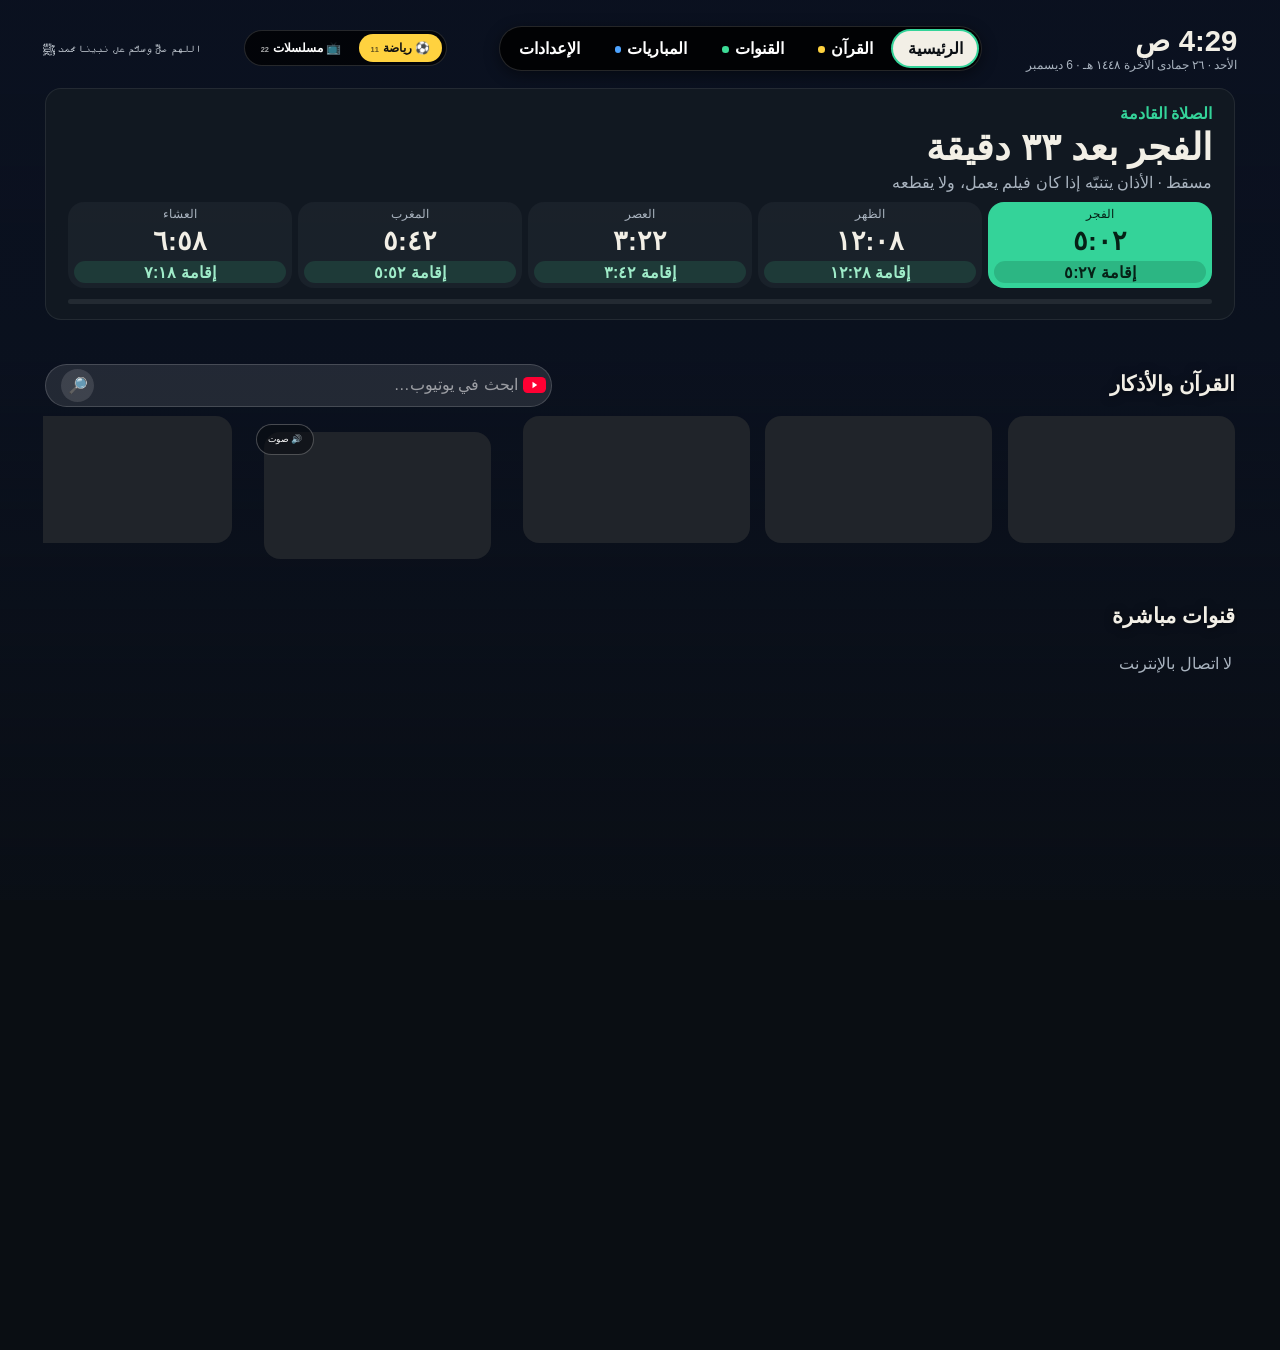
==== commit 8f32a928: "🪶 Lite = Google TV's home: a dark grey screen, the pill bar (الصفحة الرئيسية · القنوات · المباريات ·" ====
--- a/app/src/main/assets/home/index.html
+++ b/app/src/main/assets/home/index.html
@@ -523,7 +523,32 @@
 .pill .gold{color:var(--gold)}
 .pill .tx{display:flex;flex-direction:column;gap:var(--s1);min-width:0}.pill .tx span{font-size:var(--t2)}
 /* 📺 the Channels tab: a side menu of the lists, one list beside it (made for a TV box remote) */
-.liteonly{display:none}html.lite .liteonly{display:block}html.lite .fullonly{display:none!important}
+.liteonly{display:none}html.lite .liteonly{display:block}
+/* 🪶 Lite = Google TV's home: the bar (search · tabs · ⚙ the device's own settings), then three rows — favourite channels, apps, matches */
+.gico,#gtv{display:none}
+html.lite body,html.lite .screen{background:#1f2125!important}
+html.lite #gtv{display:flex;flex-direction:column;gap:var(--s2);order:-1;padding-top:var(--s2)}
+html.lite #homeScroll>:not(#gtv){display:none!important}
+html.lite #mSwitch,html.lite .top .wx,html.lite .top .sal,html.lite .top #date,html.lite .top .line,html.lite #cScene{display:none!important}
+html.lite .top .clock{order:9;display:flex;align-items:center;gap:var(--s1)}html.lite .top .clock #time{font-size:var(--t2);font-weight:500;color:#e8eaed}
+html.lite .top .clock::before{content:'DriveCast  |';font-size:var(--t2);font-weight:600;color:#e8eaed;white-space:pre}
+html.lite .tabs{background:#2d3036!important;border:0!important;box-shadow:none!important}html.lite .tab{color:#e8eaed}html.lite .tab.on{background:#e8eaed;color:#202124}
+html.lite .gico{display:inline-flex;align-items:center;justify-content:center;width:56px;height:56px;border-radius:50%;border:0;background:none;color:#e8eaed;padding:0}
+html.lite .gico svg{width:28px;height:28px}html.lite .gico:focus{background:#e8eaed;color:#202124;outline:none}
+.gh{margin:0 var(--s1);font-size:var(--t1);font-weight:600;color:#c4c7cc}
+.grow{display:flex;gap:var(--s2);overflow-x:auto;padding:var(--s1) var(--s1) var(--s2);scrollbar-width:none}.grow::-webkit-scrollbar{display:none}
+.gcard{flex:none;width:300px;height:170px;border-radius:16px;border:0;background:#2d3036;padding:0;position:relative;overflow:hidden;color:#e8eaed;font-family:inherit;text-align:right}
+.gcard>img{width:100%;height:100%;object-fit:contain;padding:28px 44px;box-sizing:border-box}
+.gcard>span{position:absolute;inset:auto 0 0 0;padding:6px 12px;font-size:var(--t1);background:linear-gradient(transparent,rgba(0,0,0,.8));white-space:nowrap;overflow:hidden;text-overflow:ellipsis}
+.gcard:focus,.gapp:focus{outline:4px solid #fff;outline-offset:3px}
+.gapp{flex:none;width:108px;height:108px;border-radius:50%;border:0;background:#fff;padding:0;overflow:hidden}.gapp img{width:100%;height:100%;object-fit:cover}
+.gapp.ban img{object-fit:contain;padding:14px;box-sizing:border-box}
+.gm{display:flex;flex-direction:column;justify-content:space-between;padding:12px 14px;width:340px}
+.gm .gl{font-size:var(--t1);color:#9aa0a6;white-space:nowrap;overflow:hidden;text-overflow:ellipsis}
+.gm .gt{display:flex;align-items:center;justify-content:space-between;gap:var(--s1)}.gm .gt>div{flex:1;min-width:0;text-align:center;font-size:var(--t1);white-space:nowrap;overflow:hidden;text-overflow:ellipsis}
+.gm .gt img{display:block;width:44px;height:44px;object-fit:contain;margin:0 auto 4px}.gm .gt>b{font-size:var(--t3);flex:none}
+.gm .gc{font-size:var(--t1);color:#8ab4f8;white-space:nowrap;overflow:hidden;text-overflow:ellipsis}.gm.live .gc{color:#f28b82}
+.gempty{padding:var(--s2) var(--s1);color:#9aa0a6;font-size:var(--t1)}html.lite .fullonly{display:none!important}
 #s-radio .card{width:520px}
 html.noanim *,html.noanim *::before,html.noanim *::after{animation:none!important;transition:none!important;scroll-behavior:auto!important}
 html.lite *,html.lite *::before,html.lite *::after{backdrop-filter:none!important;-webkit-backdrop-filter:none!important;animation:none!important;transition-duration:0s!important}
@@ -674,6 +699,8 @@
       <button class="tab f" data-page="matches">المباريات</button>
       <button class="tab f" data-page="apps">التطبيقات</button>
       <button class="tab f" data-act="settings">الإعدادات</button>
+      <button class="gico f" data-act="gsearch" aria-label="بحث"><svg viewBox="0 0 24 24" fill="none" stroke="currentColor" stroke-width="2" stroke-linecap="round"><circle cx="11" cy="11" r="7"/><path d="m20 20-3.5-3.5"/></svg></button>
+      <button class="gico f" data-act="gset" aria-label="إعدادات الجهاز"><svg viewBox="0 0 24 24" fill="none" stroke="currentColor" stroke-width="2" stroke-linecap="round" stroke-linejoin="round"><circle cx="12" cy="12" r="3"/><path d="M19.4 15a1.7 1.7 0 0 0 .3 1.8l.1.1a2 2 0 1 1-2.8 2.8l-.1-.1a1.7 1.7 0 0 0-1.8-.3 1.7 1.7 0 0 0-1 1.5V21a2 2 0 1 1-4 0v-.1a1.7 1.7 0 0 0-1.1-1.5 1.7 1.7 0 0 0-1.8.3l-.1.1a2 2 0 1 1-2.8-2.8l.1-.1a1.7 1.7 0 0 0 .3-1.8 1.7 1.7 0 0 0-1.5-1H3a2 2 0 1 1 0-4h.1a1.7 1.7 0 0 0 1.5-1.1 1.7 1.7 0 0 0-.3-1.8l-.1-.1a2 2 0 1 1 2.8-2.8l.1.1a1.7 1.7 0 0 0 1.8.3H9a1.7 1.7 0 0 0 1-1.5V3a2 2 0 1 1 4 0v.1a1.7 1.7 0 0 0 1 1.5 1.7 1.7 0 0 0 1.8-.3l.1-.1a2 2 0 1 1 2.8 2.8l-.1.1a1.7 1.7 0 0 0-.3 1.8V9a1.7 1.7 0 0 0 1.5 1H21a2 2 0 1 1 0 4h-.1a1.7 1.7 0 0 0-1.5 1z"/></svg></button>
     </nav>
     <div class="mswitch" id="mSwitch"><button class="f mtab" data-mode="sports">⚽ رياضة<small>11</small></button><button class="f mtab" data-mode="series">📺 مسلسلات<small>22</small></button></div>
     <div><div class="wx" id="wx"></div><div class="sal">اللهم صلِّ وسلّم على نبينا محمد ﷺ</div></div>
@@ -681,6 +708,7 @@
 
   <div id="nightVeil"></div><div id="numIn"></div><div id="offline" role="status"></div>
   <section class="page on" id="p-home"><div class="scroll" id="homeScroll">
+    <div id="gtv"><h3 class="gh">قنواتك المفضّلة</h3><div class="grow" id="g-fav"><div class="gempty">أجيب قنواتك…</div></div><h3 class="gh">تطبيقاتك</h3><div class="grow" id="g-apps"><div class="gempty">أجيب التطبيقات…</div></div><h3 class="gh">مباريات اليوم</h3><div class="grow" id="g-mt"><div class="gempty">أجيب مباريات اليوم…</div></div></div>
     <div class="heroRow">
       <div class="hero glass" id="heroP">
         <div class="l"><small id="heroSmall">الصلاة القادمة</small><h1 id="next">…</h1><p id="nextSub"></p></div>
@@ -968,7 +996,50 @@
   let hijri = ''; try { hijri = d.toLocaleDateString('ar-SA-u-ca-islamic-umalqura', { day: 'numeric', month: 'long' }); } catch (e) {}
   const c = $('#cDate'); if (c) c.textContent = d.toLocaleDateString('ar', { weekday: 'long', day: 'numeric', month: 'long' }) + (hijri ? ' · ' + hijri : '') + (S('clock', '12') !== '24' ? (d.getHours() < 12 ? ' · ص' : ' · م') : '');
 }
+// 🪶 Lite's home (Google TV's): ⭐ the favourite channels (the Arabic ones, beIN LIVE EVENT · Alwan · Thmanyah · beIN SPORTS first;
+// none Arabic → the first foreign one), the apps (round), today's matches each with an ARABIC carrier (none → Alwan Sport 1)
+const GTVPRI = [/bein.*live.?event/i, /alwan|[اأ]لوان/i, /thm?a?n[ae]?y?ah?|thmanayh|ثماني/i, /^bein ?sports?/i];
+const gtvArab = c => !!c && (liteOk(c) || isArabChannel(c.name || ''));
+const gtvAlwan = () => [...MYFAV, ...IFAV, ...ILIST, ...(M3UV.all || [])].find(c => c && /alwan[\s\-_]*sports?[\s\-_]*1(?!\d)/i.test(c.name || '')) || null;
+let GTVF = [], GTVM = [], GTVSIG = '';
+function gtvFav() {
+  loadFavs();
+  const seen = new Set(), pool = [...MYFAV, ...IFAV].filter(c => c && c.url && !seen.has(favKey(c)) && seen.add(favKey(c)));
+  const rank = c => { const i = GTVPRI.findIndex(r => r.test(c.name || '')); return i < 0 ? 9 : i; };
+  let ar = pool.filter(gtvArab).map((c, i) => [rank(c), i, c]).sort((a, b) => a[0] - b[0] || a[1] - b[1]).map(x => x[2]);
+  if (!ar.length) ar = pool.length ? [pool[0]] : ILIST.filter(gtvArab).slice(0, 12);
+  if (!ar.length && ILIST.length) ar = [ILIST[0]];
+  return ar.slice(0, 12);
+}
+function gtvCarrier(m) {
+  let a = null; try { a = (matchLinks(m) || []).find(x => x.c && !/^yt-live:/.test(x.c.url || '') && gtvArab(x.c)); } catch (e) {}
+  return a ? a.c : gtvAlwan();
+}
+function gtvUi() {
+  if (!LITE || !$('#gtv')) return;
+  if (!(MLIST || []).length && Date.now() - (gtvUi.mAt || 0) > 5 * 60e3) { gtvUi.mAt = Date.now(); try { loadMatches(); } catch (e) {} }
+  GTVF = gtvFav();
+  GTVM = (MLIST || []).filter(m => m.status !== 'finished' || Date.now() / 1000 - m.timestamp < 3 * 3600).slice(0, 14).map(m => [m, gtvCarrier(m)]);
+  const apps = APPS.slice(0, 14);
+  const sig = GTVF.map(favKey).join() + '|' + apps.map(a => a.pkg).join() + '|' + GTVM.map(([m, c]) => m.id + m.status + (m.score?.home ?? '') + (m.score?.away ?? '') + (c ? c.name : '')).join();
+  if (sig === GTVSIG) return; GTVSIG = sig;
+  const had = document.activeElement, hk = had && had.closest && had.closest('#gtv') ? (had.dataset.gch != null ? 'gch' : had.dataset.gm != null ? 'gm' : 'pkg') : null, hv = hk && had.dataset[hk];
+  $('#g-fav').innerHTML = GTVF.map((c, i) => `<button class="gcard f" data-gch="${i}">${c.logo ? `<img src="${esc(c.logo)}" alt="" loading="lazy" onerror="this.remove()">` : ''}<span>${esc(c.name)}</span></button>`).join('')
+    || '<div class="gempty">ما فيه قنوات بعد — أضف رابط قائمتك من القنوات</div>';
+  $('#g-apps').innerHTML = apps.map(a => `<button class="gapp f ${a.ico || !a.tv ? '' : 'ban'}" data-pkg="${esc(a.pkg)}" aria-label="${esc(a.label)}"><img src="${a.ico || a.art}" alt=""></button>`).join('') || '<div class="gempty">ما فيه تطبيقات</div>';
+  $('#g-mt').innerHTML = GTVM.map(([m, c], i) => { const live = m.status === 'live', fin = m.status === 'finished';
+    return `<button class="gcard gm f ${live ? 'live' : ''}" data-gm="${i}"><div class="gl">${esc(m.league?.name || '')}</div><div class="gt">
+      <div>${m.home?.logo ? `<img src="${esc(m.home.logo)}" alt="" loading="lazy">` : ''}${esc(m.home?.name || '')}</div>
+      <b>${live || fin ? `${m.score?.home ?? 0}-${m.score?.away ?? 0}` : hm24(m.timestamp)}</b>
+      <div>${m.away?.logo ? `<img src="${esc(m.away.logo)}" alt="" loading="lazy">` : ''}${esc(m.away?.name || '')}</div></div>
+      <div class="gc">${live ? '🔴 ' + (mMin(m) != null ? mMin(m) + '′ · ' : '') : fin ? 'انتهت · ' : ''}${c ? '▶ ' + esc(chEn(c.name)) : 'ما لقيت قناة عربية'}</div></button>`; }).join('')
+    || '<div class="gempty">ما فيه مباريات اليوم</div>';
+  if (hk && hv != null) { const n = $(`#gtv [data-${hk}="${CSS.escape(hv)}"]`); if (n) n.focus({ preventScroll: true }); }
+  else if (!had || had === document.body) $('#gtv .f')?.focus({ preventScroll: true });
+}
+setTimeout(gtvUi, 1500); setInterval(() => { if (LITE && !document.hidden && $('#p-home').classList.contains('on')) gtvUi(); }, 15e3);
 function couchRows() {
+  if (LITE) try { gtvUi(); } catch (e) {}
   if (typeof hlUi === 'function') try { hlUi(); } catch (e) {}
   if (!couchOn()) return;
   const mt = $('#shMt'), vd = $('#shVod');
@@ -2950,7 +3021,7 @@
 // 📺 وضع المسلسلات: the home's channels in this order — MBC 1, Oman's channels, the Quran, MBC's other channels, Dubai's, then the
 // Arabic drama channels; each found in the lists by its name (one that the scan found working first)
 const MODE0 = LITE ? 'series' : 'sport';
-const SERIES = () => S('mode', MODE0) === 'series';
+const SERIES = () => !LITE && S('mode', MODE0) === 'series';   // 🪶 Lite's home is one (Google TV's): no series mode
 const POS5 = [['', 'تلقائي'], ['1', 'الأول'], ['2', 'الثاني'], ['3', 'الثالث'], ['4', 'الرابع'], ['5', 'الخامس']];
 // ↕ the home's sections in the order chosen in the settings (a section not placed keeps its usual place: in وضع المسلسلات the
 // channels and the apps come right under the top row); and only the tabs chosen are shown at the top
@@ -2960,7 +3031,9 @@
   for (const [k, q] of secs) { const el = $(q); if (!el) continue; const v = +S('pos-' + k, '') || def[k]; el.style.order = String(v * 2 + (S('pos-' + k, '') ? 0 : 1)); }
   if ($('#shRec')) $('#shRec').style.order = String(+$('#shLive').style.order || 0);
   for (const t of ['board', 'subs', 'apps', 'quran']) { const b = $(`#tabs [data-page="${t}"]`); if (b) b.hidden = S('tab-' + t, t === 'quran' ? 'on' : 'off') === 'off'; }
-  if (LITE) { const m = $('#tabs [data-page="matches"]'); if (m) m.hidden = SERIES(); const q = $('#tabs [data-page="quran"]'); if (q) q.textContent = '📻 الراديو'; }
+  if (LITE) { const tb = (q, on, t) => { const b = $('#tabs ' + q); if (!b) return; b.hidden = !on; if (t) b.textContent = t; };
+    tb('[data-page="home"]', 1, 'الصفحة الرئيسية'); tb('[data-page="iptv"]', 1, 'القنوات'); tb('[data-page="matches"]', 1, 'المباريات'); tb('[data-page="apps"]', 1, 'تطبيقات');
+    tb('[data-page="quran"]', 0); tb('[data-page="board"]', 0); tb('[data-page="subs"]', 0); tb('[data-act="settings"]', 0); }
 }
 const SERIES_PICKS = [/^MBC ?1\b(?!.*(masr|egypt|usa|iraq))/i, /^Oman TV( \(|$|\s*HD)/i, /^Oman TV (Mubashir|Mubasher|Live)/i, /^Oman TV Cultur/i, /^(Al Quran Al Kareem|Saudi Quran|Quran Kareem|Oman.*Quran)/i,
   /^MBC Drama\b/i, /^MBC ?4\b/i, /^MBC ?5\b/i, /^MBC Masr\b(?! ?2)/i, /^MBC Masr Drama/i, /^MBC Iraq/i, /^MBC ?2\b/i, /^MBC Max/i, /^MBC Action/i, /^MBC ?3\b/i,
@@ -3429,6 +3502,7 @@
   APPS.sort((a, b) => (use[b.pkg] || 0) - (use[a.pkg] || 0) || (b.tv - a.tv) || a.label.localeCompare(b.label, 'ar'));
   $('#s-apps').innerHTML = appsHtml(24) ||   // the home: the 24 most used (all 200 were drawn — a heavy page, a slow remote)
     '<div class="empty">لا تطبيقات</div>';
+  setTimeout(() => { try { gtvUi(); } catch (e) {} }, 0);
   $('#s-apps2').innerHTML = appsHtml(200) || '<div class="empty">ما لقيت تطبيقات على الجهاز — افتح «الإعدادات» وجرّب مرة ثانية</div>';
   for (const id of ['#sugg1', '#sugg2']) if ($(id)) $(id).innerHTML = suggestHtml();
 }
@@ -5048,6 +5122,10 @@
   const b = e.target.closest('button'); if (!b) return;
   if (b.dataset.page) return show(b.dataset.page);
   if (b.dataset.act === 'settings') return settings(true);
+  if (b.dataset.act === 'gset') return TV.settings ? TV.settings() : settings(true);   // ⚙ the device's own settings (long OK: DriveCast's)
+  if (b.dataset.act === 'gsearch') { show('iptv'); setTimeout(() => { const q = $('#s-isearch'); if (q) { q.focus(); q.scrollIntoView({ block: 'center' }); } }, 300); return; }
+  if (b.dataset.gch != null) return playChannel(GTVF, +b.dataset.gch);
+  if (b.dataset.gm != null) { const x = GTVM[+b.dataset.gm]; if (!x) return; if (!x[1]) return toast('ما لقيت قناة عربية تنقل هالمباراة ولا Alwan Sport 1 في قوائمك'); MATCHPLAY = true; return playChannel([x[1]], 0); }
   if (b.dataset.act === 'close') return settings(false);
   if (b.dataset.act === 'system') return TV.settings();
   if (b.dataset.act === 'phone') return settings(true);
@@ -5532,6 +5610,7 @@
 }
 let HOLD = null, MVF = 0, HOLDS = 0, HOLDL = 0;
 function holdPlay(b) {
+  if (b.dataset.act === 'gset') return settings(true);   // ⚙ long OK: DriveCast's own settings
   if (b.dataset.rec) return recMenu(b.dataset.rec);
   if (b.dataset.epg) return epgMenu(b.dataset.epg);
   if (b.dataset.mg != null) return M3UV.url && mgroupToggle(M3UV.url, b.dataset.mg);
@@ -5705,7 +5784,7 @@
 document.addEventListener('keydown', e => {
   if (e.key === 'Enter' && HOLD === 'done') { e.preventDefault(); e.stopImmediatePropagation(); return; }   // the long press's own OK, still held
   if (e.key !== 'Enter' || S('hold', 'menu') === 'off' || CTX) return;
-  const b = document.activeElement; if (!b || !b.dataset || !(b.dataset.ilist || b.dataset.rec || (b.dataset.epg && TV.recAdd) || b.dataset.act === 'nextm' || b.dataset.mi != null || (b.dataset.mg != null && b.dataset.mg !== 'all'))) return;
+  const b = document.activeElement; if (!b || !b.dataset || !(b.dataset.ilist || b.dataset.rec || b.dataset.act === 'gset' || (b.dataset.epg && TV.recAdd) || b.dataset.act === 'nextm' || b.dataset.mi != null || (b.dataset.mg != null && b.dataset.mg !== 'all'))) return;
   e.preventDefault(); e.stopImmediatePropagation();
   if (HOLD) return;   // the repeats of an OK being held
   HOLD = setTimeout(() => { HOLD = 'done'; try { holdPlay(b); } catch (er) {} }, 600);
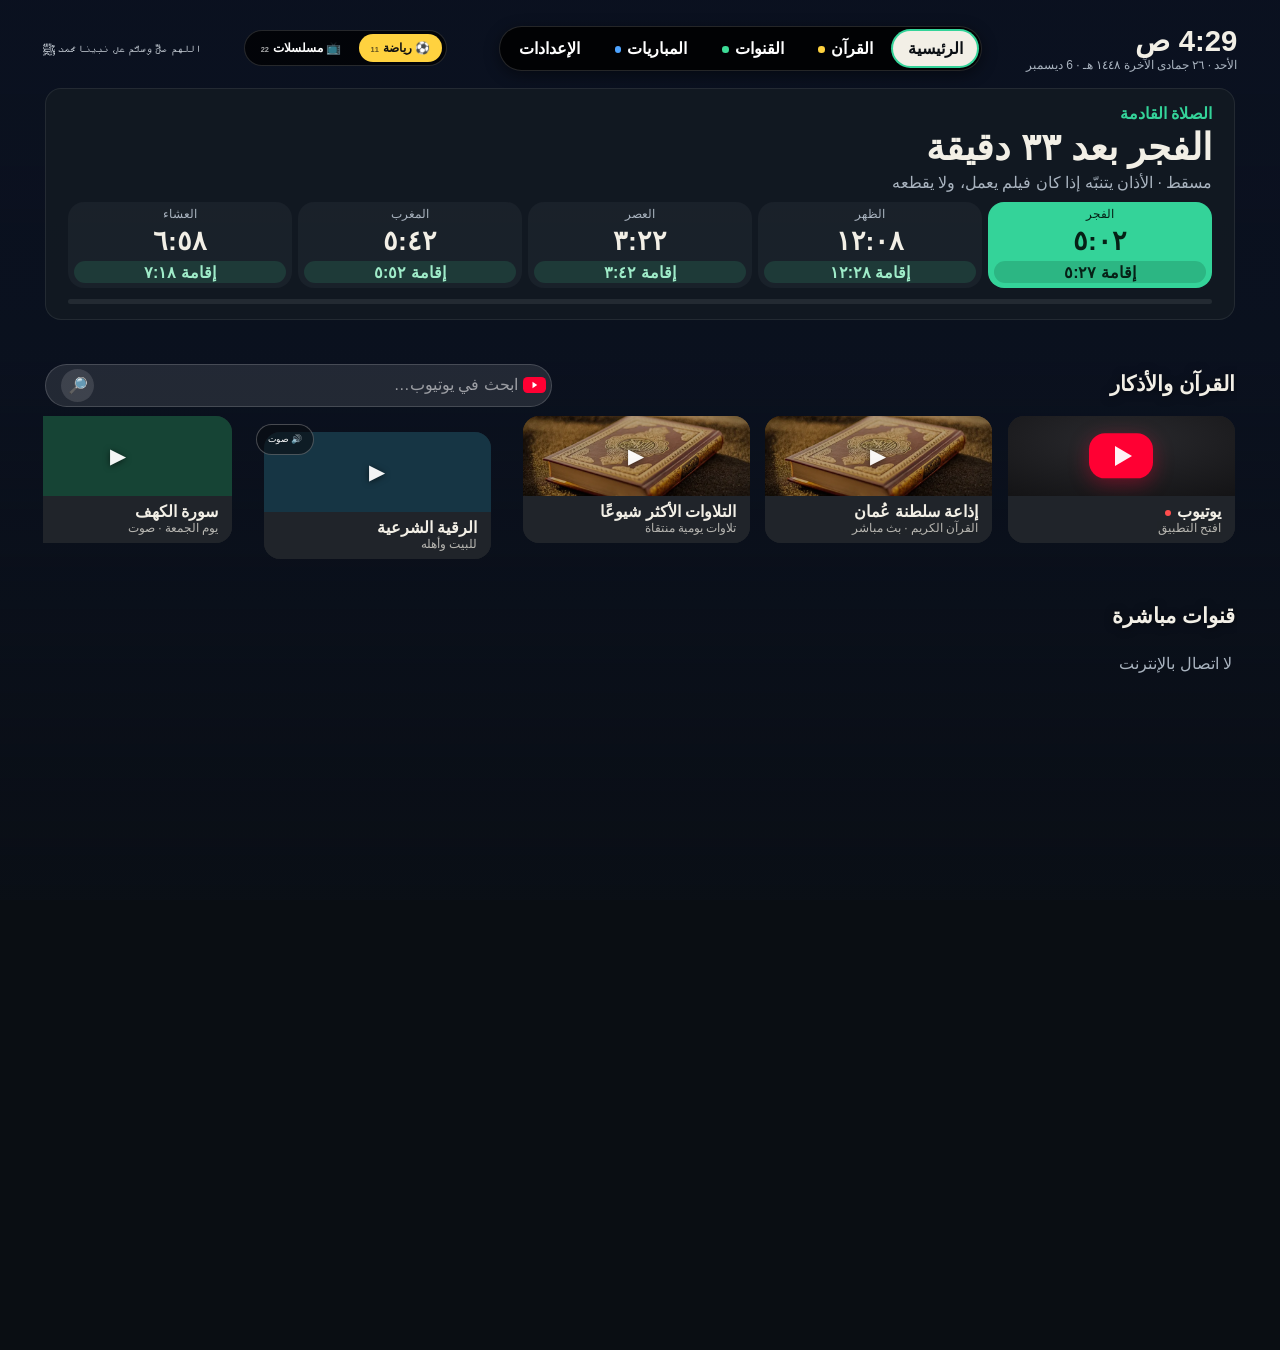
==== commit 2ebd5fdc: "🪶 Lite: an Arabic carrier / favourite judged by its name (an Arabic brand or Arabic letters), not by" ====
--- a/app/src/main/assets/home/index.html
+++ b/app/src/main/assets/home/index.html
@@ -999,7 +999,8 @@
 // 🪶 Lite's home (Google TV's): ⭐ the favourite channels (the Arabic ones, beIN LIVE EVENT · Alwan · Thmanyah · beIN SPORTS first;
 // none Arabic → the first foreign one), the apps (round), today's matches each with an ARABIC carrier (none → Alwan Sport 1)
 const GTVPRI = [/bein.*live.?event/i, /alwan|[اأ]لوان/i, /thm?a?n[ae]?y?ah?|thmanayh|ثماني/i, /^bein ?sports?/i];
-const gtvArab = c => !!c && (liteOk(c) || isArabChannel(c.name || ''));
+// an Arabic channel by its NAME (an Arabic brand, or written in Arabic) — not by the folder it sits in («Cerezo Osaka - Live Match» sat in an Arabic sports folder)
+const gtvArab = c => !!c && (isArabChannel(c.name || '') || /[؀-ۿ]/.test(c.name || ''));
 const gtvAlwan = () => [...MYFAV, ...IFAV, ...ILIST, ...(M3UV.all || [])].find(c => c && /alwan[\s\-_]*sports?[\s\-_]*1(?!\d)/i.test(c.name || '')) || null;
 let GTVF = [], GTVM = [], GTVSIG = '';
 function gtvFav() {
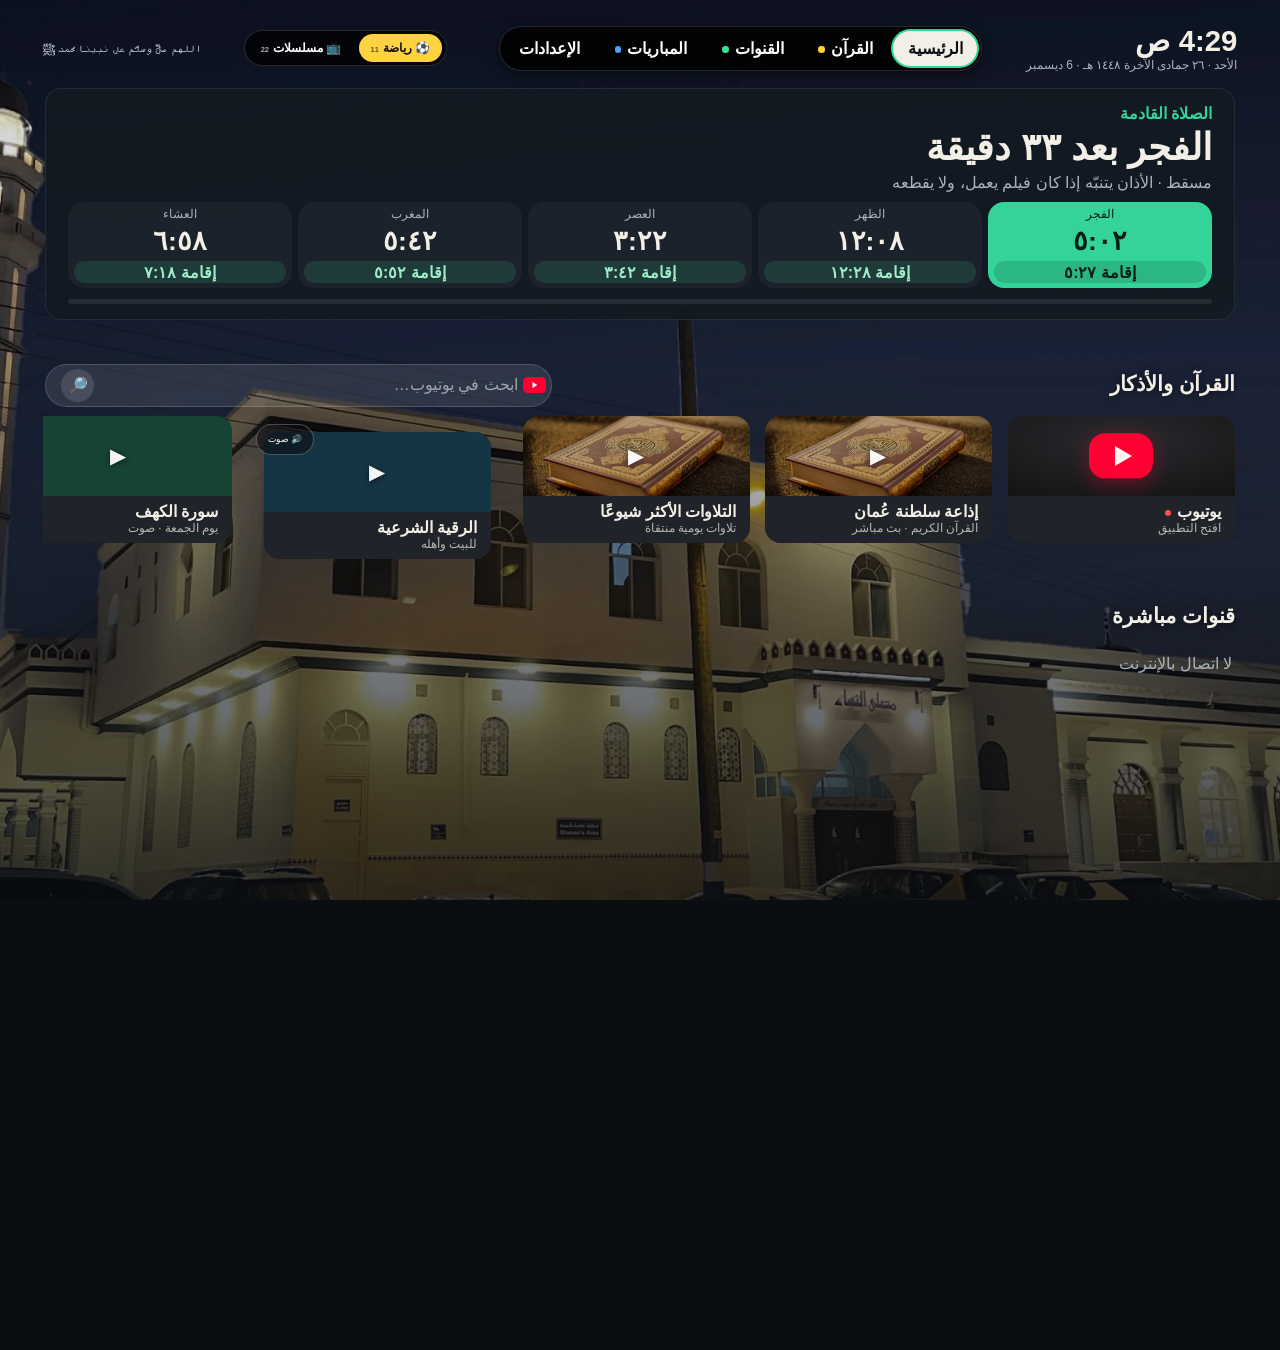
==== commit fd3f557c: "🪶 Google TV's own measures (cards 391×220 r20 · 40 apart, app circles 150 · 32 apart, 24 px row titl" ====
--- a/app/src/main/assets/home/index.html
+++ b/app/src/main/assets/home/index.html
@@ -526,27 +526,27 @@
 .liteonly{display:none}html.lite .liteonly{display:block}
 /* 🪶 Lite = Google TV's home: the bar (search · tabs · ⚙ the device's own settings), then three rows — favourite channels, apps, matches */
 .gico,#gtv{display:none}
-html.lite body,html.lite .screen{background:#1f2125!important}
-html.lite #gtv{display:flex;flex-direction:column;gap:var(--s2);order:-1;padding-top:var(--s2)}
+html.lite body,html.lite .screen{background:linear-gradient(180deg,#18121d 0%,#0e0b13 55%,#09090e 100%)!important}
+html.lite #gtv{display:flex;flex-direction:column;gap:var(--s2);order:-1;padding-top:40px;padding-inline-start:41px}
 html.lite #homeScroll>:not(#gtv){display:none!important}
 html.lite #mSwitch,html.lite .top .wx,html.lite .top .sal,html.lite .top #date,html.lite .top .line,html.lite #cScene{display:none!important}
-html.lite .top .clock{order:9;display:flex;align-items:center;gap:var(--s1)}html.lite .top .clock #time{font-size:var(--t2);font-weight:500;color:#e8eaed}
-html.lite .top .clock::before{content:'DriveCast  |';font-size:var(--t2);font-weight:600;color:#e8eaed;white-space:pre}
-html.lite .tabs{background:#2d3036!important;border:0!important;box-shadow:none!important}html.lite .tab{color:#e8eaed}html.lite .tab.on{background:#e8eaed;color:#202124}
-html.lite .gico{display:inline-flex;align-items:center;justify-content:center;width:56px;height:56px;border-radius:50%;border:0;background:none;color:#e8eaed;padding:0}
-html.lite .gico svg{width:28px;height:28px}html.lite .gico:focus{background:#e8eaed;color:#202124;outline:none}
-.gh{margin:0 var(--s1);font-size:var(--t1);font-weight:600;color:#c4c7cc}
-.grow{display:flex;gap:var(--s2);overflow-x:auto;padding:var(--s1) var(--s1) var(--s2);scrollbar-width:none}.grow::-webkit-scrollbar{display:none}
-.gcard{flex:none;width:300px;height:170px;border-radius:16px;border:0;background:#2d3036;padding:0;position:relative;overflow:hidden;color:#e8eaed;font-family:inherit;text-align:right}
-.gcard>img{width:100%;height:100%;object-fit:contain;padding:28px 44px;box-sizing:border-box}
+html.lite .top .clock{order:9;display:flex;align-items:center;gap:var(--s1)}html.lite .top .clock #time{font-size:34px;font-weight:400;color:#c8c8c8}
+html.lite .top .clock::before{content:'DriveCast  |';font-size:34px;font-weight:400;color:#c8c8c8;white-space:pre}
+html.lite .tabs{background:#312e3a!important;border:0!important;box-shadow:none!important;padding:8px!important}html.lite .tab{color:#e3e3e3;font-size:30px;font-weight:500;padding:16px 30px}html.lite .tab.on{background:#cfdfed;color:#1f1f1f}
+html.lite .gico{display:inline-flex;align-items:center;justify-content:center;width:72px;height:72px;border-radius:50%;border:0;background:none;color:#e8eaed;padding:0}
+html.lite .gico svg{width:34px;height:34px}html.lite .gico:focus{background:#e8eaed;color:#202124;outline:none}
+.gh{margin:0 var(--s1);font-size:24px;font-weight:500;color:#c4c7c5}
+.grow{display:flex;gap:40px;overflow-x:auto;padding:16px var(--s1) 40px;scrollbar-width:none}#g-apps{gap:32px}.grow::-webkit-scrollbar{display:none}
+.gcard{flex:none;width:391px;height:220px;border-radius:20px;border:0;background:#2a2533;padding:0;position:relative;overflow:hidden;color:#e8eaed;font-family:inherit;text-align:right}
+.gcard>img{width:100%;height:100%;object-fit:contain;padding:22px 40px 40px;box-sizing:border-box}
 .gcard>span{position:absolute;inset:auto 0 0 0;padding:6px 12px;font-size:var(--t1);background:linear-gradient(transparent,rgba(0,0,0,.8));white-space:nowrap;overflow:hidden;text-overflow:ellipsis}
 .gcard:focus,.gapp:focus{outline:4px solid #fff;outline-offset:3px}
-.gapp{flex:none;width:108px;height:108px;border-radius:50%;border:0;background:#fff;padding:0;overflow:hidden}.gapp img{width:100%;height:100%;object-fit:cover}
-.gapp.ban img{object-fit:contain;padding:14px;box-sizing:border-box}
-.gm{display:flex;flex-direction:column;justify-content:space-between;padding:12px 14px;width:340px}
+.gapp{flex:none;width:150px;height:150px;border-radius:50%;border:0;background:#fff;padding:0;overflow:hidden}.gapp img{width:100%;height:100%;object-fit:cover}
+.gapp.ban img{object-fit:contain;padding:20px;box-sizing:border-box}
+.gm{display:flex;flex-direction:column;justify-content:space-between;padding:16px 20px;width:391px}
 .gm .gl{font-size:var(--t1);color:#9aa0a6;white-space:nowrap;overflow:hidden;text-overflow:ellipsis}
 .gm .gt{display:flex;align-items:center;justify-content:space-between;gap:var(--s1)}.gm .gt>div{flex:1;min-width:0;text-align:center;font-size:var(--t1);white-space:nowrap;overflow:hidden;text-overflow:ellipsis}
-.gm .gt img{display:block;width:44px;height:44px;object-fit:contain;margin:0 auto 4px}.gm .gt>b{font-size:var(--t3);flex:none}
+.gm .gt img{display:block;width:56px;height:56px;object-fit:contain;margin:0 auto 4px}.gm .gt>b{font-size:var(--t3);flex:none}
 .gm .gc{font-size:var(--t1);color:#8ab4f8;white-space:nowrap;overflow:hidden;text-overflow:ellipsis}.gm.live .gc{color:#f28b82}
 .gempty{padding:var(--s2) var(--s1);color:#9aa0a6;font-size:var(--t1)}html.lite .fullonly{display:none!important}
 #s-radio .card{width:520px}
@@ -560,6 +560,8 @@
 #p-iptv .tvx{display:flex;gap:var(--s3);height:930px;min-height:0}
 #p-iptv .irail{flex:none;width:300px;display:flex;flex-direction:column;gap:var(--s1);overflow:auto;padding:8px 8px 120px;scrollbar-width:none}
 #p-iptv .irail::-webkit-scrollbar{display:none}
+/* ◀▶ the side menu folded to its icons until ▶ from the folders (it opens while it holds the focus) */
+#p-iptv .irail{transition:width .12s}#p-iptv .irail:not(:focus-within){width:92px}#p-iptv .irail:not(:focus-within) .ri{padding:0;justify-content:center}#p-iptv .irail:not(:focus-within) .ri b,#p-iptv .irail:not(:focus-within) .ri small{display:none}
 .ri{flex:none;display:flex;align-items:center;gap:var(--s2);min-height:66px;padding:0 20px;border-radius:var(--r);border:1px solid transparent;background:transparent;color:var(--dim);font-family:inherit;font-size:var(--t2);font-weight:600;text-align:right}
 .ri i{font-style:normal;font-size:var(--t2);width:34px;text-align:center;flex:none}
 .ri i svg,#snav i svg{width:28px;height:28px;display:block;margin:auto;opacity:.9}
@@ -1003,6 +1005,8 @@
 const gtvArab = c => !!c && (isArabChannel(c.name || '') || /[؀-ۿ]/.test(c.name || ''));
 const gtvAlwan = () => [...MYFAV, ...IFAV, ...ILIST, ...(M3UV.all || [])].find(c => c && /alwan[\s\-_]*sports?[\s\-_]*1(?!\d)/i.test(c.name || '')) || null;
 let GTVF = [], GTVM = [], GTVSIG = '';
+const GHIDE = () => { try { return new Set(JSON.parse(S('ghide', '[]')) || []); } catch (e) { return new Set(); } };
+const GORD = () => { try { return JSON.parse(S('gord', '[]')) || []; } catch (e) { return []; } };
 function gtvFav() {
   loadFavs();
   const seen = new Set(), pool = [...MYFAV, ...IFAV].filter(c => c && c.url && !seen.has(favKey(c)) && seen.add(favKey(c)));
@@ -1010,8 +1014,14 @@
   let ar = pool.filter(gtvArab).map((c, i) => [rank(c), i, c]).sort((a, b) => a[0] - b[0] || a[1] - b[1]).map(x => x[2]);
   if (!ar.length) ar = pool.length ? [pool[0]] : ILIST.filter(gtvArab).slice(0, 12);
   if (!ar.length && ILIST.length) ar = [ILIST[0]];
-  return ar.slice(0, 12);
-}
+  const off = GHIDE(), ord = GORD(), every = [...pool, ...ILIST, ...(M3UV.all || [])];
+  const mine = ord.map(k => every.find(c => c && favKey(c) === k)).filter(c => c && !off.has(favKey(c)));
+  return [...mine, ...ar.filter(c => !ord.includes(favKey(c)) && !off.has(favKey(c)))].slice(0, 24);
+}
+// 📱 the apps row: the user's own order, the ones taken off the home (they stay in «تطبيقات»)
+const GAPPOFF = () => { try { return new Set(JSON.parse(S('gappoff', '[]')) || []); } catch (e) { return new Set(); } };
+const GAPPORD = () => { try { return JSON.parse(S('gappord', '[]')) || []; } catch (e) { return []; } };
+function gtvApps() { const off = GAPPOFF(), ord = GAPPORD(), l = APPS.filter(a => !off.has(a.pkg)); return [...ord.map(p => l.find(a => a.pkg === p)).filter(Boolean), ...l.filter(a => !ord.includes(a.pkg))].slice(0, 24); }
 function gtvCarrier(m) {
   let a = null; try { a = (matchLinks(m) || []).find(x => x.c && !/^yt-live:/.test(x.c.url || '') && gtvArab(x.c)); } catch (e) {}
   return a ? a.c : gtvAlwan();
@@ -1021,11 +1031,11 @@
   if (!(MLIST || []).length && Date.now() - (gtvUi.mAt || 0) > 5 * 60e3) { gtvUi.mAt = Date.now(); try { loadMatches(); } catch (e) {} }
   GTVF = gtvFav();
   GTVM = (MLIST || []).filter(m => m.status !== 'finished' || Date.now() / 1000 - m.timestamp < 3 * 3600).slice(0, 14).map(m => [m, gtvCarrier(m)]);
-  const apps = APPS.slice(0, 14);
+  const apps = gtvApps();
   const sig = GTVF.map(favKey).join() + '|' + apps.map(a => a.pkg).join() + '|' + GTVM.map(([m, c]) => m.id + m.status + (m.score?.home ?? '') + (m.score?.away ?? '') + (c ? c.name : '')).join();
   if (sig === GTVSIG) return; GTVSIG = sig;
-  const had = document.activeElement, hk = had && had.closest && had.closest('#gtv') ? (had.dataset.gch != null ? 'gch' : had.dataset.gm != null ? 'gm' : 'pkg') : null, hv = hk && had.dataset[hk];
-  $('#g-fav').innerHTML = GTVF.map((c, i) => `<button class="gcard f" data-gch="${i}">${c.logo ? `<img src="${esc(c.logo)}" alt="" loading="lazy" onerror="this.remove()">` : ''}<span>${esc(c.name)}</span></button>`).join('')
+  const had = document.activeElement, inG = had && had.closest && had.closest('#gtv'), hsel = inG ? (had.dataset.ilist ? `[data-ilist="gtv"][data-i="${had.dataset.i}"]` : had.dataset.gm != null ? `[data-gm="${had.dataset.gm}"]` : `[data-pkg="${CSS.escape(had.dataset.pkg || '')}"]`) : null;
+  $('#g-fav').innerHTML = GTVF.map((c, i) => `<button class="gcard f" data-ilist="gtv" data-i="${i}">${c.logo ? `<img src="${esc(c.logo)}" alt="" loading="lazy" onerror="this.remove()">` : ''}<span>${esc(c.name)}</span></button>`).join('')
     || '<div class="gempty">ما فيه قنوات بعد — أضف رابط قائمتك من القنوات</div>';
   $('#g-apps').innerHTML = apps.map(a => `<button class="gapp f ${a.ico || !a.tv ? '' : 'ban'}" data-pkg="${esc(a.pkg)}" aria-label="${esc(a.label)}"><img src="${a.ico || a.art}" alt=""></button>`).join('') || '<div class="gempty">ما فيه تطبيقات</div>';
   $('#g-mt').innerHTML = GTVM.map(([m, c], i) => { const live = m.status === 'live', fin = m.status === 'finished';
@@ -1035,7 +1045,7 @@
       <div>${m.away?.logo ? `<img src="${esc(m.away.logo)}" alt="" loading="lazy">` : ''}${esc(m.away?.name || '')}</div></div>
       <div class="gc">${live ? '🔴 ' + (mMin(m) != null ? mMin(m) + '′ · ' : '') : fin ? 'انتهت · ' : ''}${c ? '▶ ' + esc(chEn(c.name)) : 'ما لقيت قناة عربية'}</div></button>`; }).join('')
     || '<div class="gempty">ما فيه مباريات اليوم</div>';
-  if (hk && hv != null) { const n = $(`#gtv [data-${hk}="${CSS.escape(hv)}"]`); if (n) n.focus({ preventScroll: true }); }
+  if (hsel) { const n = $('#gtv ' + hsel); if (n) n.focus({ preventScroll: true }); }
   else if (!had || had === document.body) $('#gtv .f')?.focus({ preventScroll: true });
 }
 setTimeout(gtvUi, 1500); setInterval(() => { if (LITE && !document.hidden && $('#p-home').classList.contains('on')) gtvUi(); }, 15e3);
@@ -3100,6 +3110,43 @@
 }
 /** the player's «🏠»: on the home row → off it; not there → back and pinned */
 window.homeFromPlayer = c => { try { const k = favKey(c); if (LIVE.some(x => favKey(x) === k)) homeHide(c); else { homeHide(c, false); if (!isPin(c)) togglePin(c); } iptvUi(); } catch (e) {} };
+// 🔢 the home's channels by number: «أضف للرئيسية برقم…» on any channel (long OK), «غيّر رقمها» on one already there — then the number
+const homeList = () => LITE ? gtvFav() : LIVE;
+function homeAdd(c) {
+  const k = favKey(c);
+  if (LITE) { const off = GHIDE(); off.delete(k); setPref('ghide', JSON.stringify([...off])); const o = GORD(); if (!o.includes(k)) setPref('gord', JSON.stringify([...gtvFav().map(favKey).filter(x => x !== k), k])); GTVSIG = ''; return; }
+  homeHide(c, false); if (!isPin(c)) togglePin(c);
+}
+function homePlace(c, n) {
+  homeAdd(c);
+  setTimeout(() => {
+    if (!LITE) try { liveUi(); } catch (e) {}
+    const k = favKey(c), keys = homeList().map(favKey).filter(x => x !== k); keys.splice(Math.max(0, n - 1), 0, k);
+    if (LITE) { setPref('gord', JSON.stringify(keys)); GTVSIG = ''; gtvUi(); }
+    else { try { localStorage.setItem('homeorder2', JSON.stringify(keys)); } catch (e) {} liveUi(); }
+    toast('🔢 «' + c.name + '» صارت رقم ' + n + ' في الرئيسية');
+  }, 300);
+}
+function numPick(title, max, cb) {
+  max = Math.max(1, Math.min(30, max));
+  CTX = { b: document.activeElement, num: cb }; $('#ctxName').textContent = '🔢 ' + title + ' — اختر رقمه في الرئيسية'; $('#ctxLogo').src = '';
+  $('#ctxBody').innerHTML = '<div style="display:grid;grid-template-columns:repeat(6,1fr);gap:8px">' + Array.from({ length: max }, (_, i) => `<button class="f" data-ctx="n${i + 1}" style="justify-content:center;font-size:var(--t2)">${i + 1}</button>`).join('') + '</div>';
+  $('#ctx').classList.add('on'); $('#ctxBody .f').focus();
+}
+// 📱 an app (Lite): ▶ open · 🔢 its number on the home · 🗑 off the home / 🏠 back on it
+function appMenu(b) {
+  const pkg = b.dataset.pkg, a = APPS.find(x => x.pkg === pkg); if (!a) return;
+  const on = gtvApps().some(x => x.pkg === pkg);
+  CTX = { b, app: pkg }; $('#ctxName').textContent = a.label; $('#ctxLogo').src = a.ico || a.art || '';
+  const rows = [['aopen', '▶︎', 'افتح'], ['apos', '🔢', on ? 'غيّر رقمه في الرئيسية' : 'أضف للرئيسية برقم…'], on ? ['aoff', '🗑', 'إزالة من الرئيسية'] : ['aon', '🏠', 'أضف إلى الرئيسية']];
+  $('#ctxBody').innerHTML = rows.map(([k, ic, t]) => `<button class="f" data-ctx="${k}"><i>${ic}</i>${t}</button>`).join('');
+  $('#ctx').classList.add('on'); $('#ctxBody .f').focus();
+}
+function appPlace(pkg, n) {
+  const off = GAPPOFF(); off.delete(pkg); setPref('gappoff', JSON.stringify([...off]));
+  const keys = gtvApps().map(a => a.pkg).filter(p => p !== pkg); keys.splice(Math.max(0, n - 1), 0, pkg); setPref('gappord', JSON.stringify(keys));
+  GTVSIG = ''; gtvUi(); toast('🔢 صار رقم ' + n + ' في الرئيسية');
+}
 let HKEYS = '';
 function homeKeysSave() { const v = JSON.stringify(LIVE.map(favKey)); if (v !== HKEYS) { HKEYS = v; setPref('homekeys', v); } }
 
@@ -3222,7 +3269,7 @@
   ['الكوري', /الكوري/, /spotv|coupang/i, 'SPOTV', [FOREIGN(/spotv|coupang|sbs sports|mbc sports|kbs n sports|sky sports/i)]],
 ];
 let B5 = -1, B5LIST = [], B5F = [], TODAYM = [], SPORTS = null;
-const listOf = n => n === 'm3uv' ? M3UV.shown : n === 'fav' ? IFAV : n === 'live' ? LIVE : n === 'b5' ? B5LIST : n === 'b5f' ? B5F : n === 'my' ? MYFAV : n === 'ytl' ? YTL : n === 'dyn' ? DYNCH : n === 'gsp' ? GSP : n === 'k4' ? K4 : n === 'pin' ? PINS : n === 'most' ? MOST : window.__shown;
+const listOf = n => n === 'gtv' ? GTVF : n === 'm3uv' ? M3UV.shown : n === 'fav' ? IFAV : n === 'live' ? LIVE : n === 'b5' ? B5LIST : n === 'b5f' ? B5F : n === 'my' ? MYFAV : n === 'ytl' ? YTL : n === 'dyn' ? DYNCH : n === 'gsp' ? GSP : n === 'k4' ? K4 : n === 'pin' ? PINS : n === 'most' ? MOST : window.__shown;
 // 🔴 leagues that stream matches live on YouTube (official channels and broadcasters): searched live-only, every 20 minutes
 const YTLEAGUES = [
   ['الكل', ''], ['الياباني', 'J.League live'], ['الكوري', 'K League live'], ['الأسترالي', 'A-League live'],
@@ -5542,7 +5589,7 @@
     }
   }
   const inRail = cur.closest && cur.closest('#iRail'), inPane = !inRail && cur.closest && cur.closest('#iPanes');
-  if (cur.classList.contains('tab') && dir === 'down' && $('#p-iptv').classList.contains('on') && scope === document) { const c = LITE && $('#s-ilist [data-ilist]'); if (c) { c.focus({ preventScroll: true }); c.scrollIntoView({ block: 'center' }); return; } return iRailFocus(); }
+  if (cur.classList.contains('tab') && dir === 'down' && $('#p-iptv').classList.contains('on') && scope === document) { const c = LITE && $('#s-ilist [data-ilist]'); if (c) { c.focus({ preventScroll: true }); c.scrollIntoView({ block: 'center' }); return; } return iEnter(); }   // ▼ into the list: the side menu stays folded until ▶
   if (inRail && scope === document) {   // the side menu: ▲▼ go through it (the list beside shows at once), ◀ goes into the list
     if (dir === 'left') return iEnter();
     if (dir === 'right') return;
@@ -5611,6 +5658,7 @@
 }
 let HOLD = null, MVF = 0, HOLDS = 0, HOLDL = 0;
 function holdPlay(b) {
+  if (LITE && b.dataset.pkg) return appMenu(b);
   if (b.dataset.act === 'gset') return settings(true);   // ⚙ long OK: DriveCast's own settings
   if (b.dataset.rec) return recMenu(b.dataset.rec);
   if (b.dataset.epg) return epgMenu(b.dataset.epg);
@@ -5633,7 +5681,7 @@
   $('#ctxName').textContent = c.name; $('#ctxLogo').src = c.logo || '';
   const lives = match && SERIES() ? (MLIST || []).map((m, i) => [m, i]).filter(([m]) => m.status === 'live').slice(0, 6).map(([m, i]) => ['live' + i, '⚽', `مباشر: ${m.home?.name || ''} × ${m.away?.name || ''}`]) : [];
   const rows = match ? [...(SERIES() ? [['play', '▶︎', 'شغّل MBC 1'], ...lives] : [['play', '▶︎', 'شغّل القناة الناقلة'], ['ext', '📺', 'في مشغّل آخر'], ['matches', '⚽', 'مباريات اليوم']]), ['mode', SERIES() ? '⚽' : '📺', SERIES() ? 'غيّر إلى وضع الرياضة' : 'غيّر إلى وضع المسلسلات']]
-    : [...(b.dataset.ilist === 'live' ? [['reorder', '↔', 'رتّب قنوات الرئيسية (◀ ▶ ثم OK)'], ['hide', '🗑', 'إزالة من الرئيسية']] : [['home', '🏠', 'أضف إلى الرئيسية']]), ['pin', isPin(c) ? '📌' : '⬆', isPin(c) ? 'إلغاء التثبيت في الأعلى' : 'ثبّت في الأعلى'], ['play', '▶︎', 'شغّل'], ['epg', '✏️', 'اربط دليل البرامج'], ['ext', '📺', 'في مشغّل آخر'], ['fav', isFav(c) ? '☆' : '⭐', isFav(c) ? 'إزالة من المفضّلة' : 'أضف للمفضّلة']];
+    : [...(b.dataset.ilist === 'live' ? [['reorder', '↔', 'رتّب قنوات الرئيسية (◀ ▶ ثم OK)'], ['hpos', '🔢', 'غيّر رقمها في الرئيسية'], ['hide', '🗑', 'إزالة من الرئيسية']] : b.dataset.ilist === 'gtv' ? [['hpos', '🔢', 'غيّر رقمها في الرئيسية'], ['hide', '🗑', 'إزالة من الرئيسية']] : [['home', '🏠', 'أضف إلى الرئيسية'], ['hpos', '🔢', 'أضف للرئيسية برقم…']]), ['pin', isPin(c) ? '📌' : '⬆', isPin(c) ? 'إلغاء التثبيت في الأعلى' : 'ثبّت في الأعلى'], ['play', '▶︎', 'شغّل'], ['epg', '✏️', 'اربط دليل البرامج'], ['ext', '📺', 'في مشغّل آخر'], ['fav', isFav(c) ? '☆' : '⭐', isFav(c) ? 'إزالة من المفضّلة' : 'أضف للمفضّلة']];
   $('#ctxBody').innerHTML = rows.map(([k, ic, t]) => `<button class="f" data-ctx="${k}"><i>${ic}</i>${t}</button>`).join('');
   $('#ctx').classList.add('on'); $('#ctxBody .f').focus();
 }
@@ -5753,6 +5801,15 @@
 async function ctxDo(k) {
   const x = CTX; if (!x) return; ctxClose();
   if (x.news) return;
+  if (x.num) { const n = +String(k).replace(/^n/, ''); if (n) x.num(n); return; }
+  if (x.app) {
+    const a = APPS.find(y => y.pkg === x.app); if (!a) return;
+    if (k === 'aopen') return TV.open(a.pkg);
+    if (k === 'apos') { const on = gtvApps().some(y => y.pkg === a.pkg); return numPick(a.label, gtvApps().length + (on ? 0 : 1), n => appPlace(a.pkg, n)); }
+    if (k === 'aoff') { const off = GAPPOFF(); off.add(a.pkg); setPref('gappoff', JSON.stringify([...off])); GTVSIG = ''; gtvUi(); toast('🗑 «' + a.label + '» انشال من الرئيسية — يبقى في «تطبيقات»'); return; }
+    if (k === 'aon') { appPlace(a.pkg, gtvApps().length + 1); return; }
+    return;
+  }
   if (x.rec) { if (k === 'rplay') return recPlay(x.rec); if (k === 'rdel') { TV.recDel(x.rec); toast('🗑 انحذف'); recUi(1); } return; }
   if (x.epgrec) {
     const e = x.epgrec;
@@ -5777,6 +5834,9 @@
   if (k === 'play') return playChannel(x.list, x.i);
   if (k === 'ext') { const c = await resolveChannel(x.c); return TV.external ? TV.external(c.url) : TV.link(c.url); }
   if (k === 'reorder') return reorderStart(x.i);
+  if (k === 'hpos') { const inH = homeList().some(c => favKey(c) === favKey(x.c)); return numPick(x.c.name, homeList().length + (inH ? 0 : 1), n => homePlace(x.c, n)); }
+  if (k === 'hide' && x.list === GTVF) { const off = GHIDE(); off.add(favKey(x.c)); setPref('ghide', JSON.stringify([...off].slice(-300))); GTVSIG = ''; gtvUi(); toast('🗑 «' + x.c.name + '» انشالت من الرئيسية'); return; }
+  if (k === 'home' && LITE) { homeAdd(x.c); gtvUi(); toast('🏠 «' + x.c.name + '» صارت في الرئيسية'); return; }
   if (k === 'hide') { homeHide(x.c); toast('🗑 «' + x.c.name + '» انشالت من الرئيسية — ترجعها من الإعدادات ← الشاشة الرئيسية'); const b = $(`#s-live [data-i="${Math.min(x.i, LIVE.length - 1)}"]`); if (b) b.focus(); return; }
   if (k === 'home') { homeHide(x.c, false); if (!isPin(x.c)) togglePin(x.c); toast('🏠 «' + x.c.name + '» صارت في الرئيسية'); return; }
   if (k === 'pin') { togglePin(x.c); iptvUi(); dynUi(); gspUi(true); favUi(); return; }
@@ -5785,7 +5845,7 @@
 document.addEventListener('keydown', e => {
   if (e.key === 'Enter' && HOLD === 'done') { e.preventDefault(); e.stopImmediatePropagation(); return; }   // the long press's own OK, still held
   if (e.key !== 'Enter' || S('hold', 'menu') === 'off' || CTX) return;
-  const b = document.activeElement; if (!b || !b.dataset || !(b.dataset.ilist || b.dataset.rec || b.dataset.act === 'gset' || (b.dataset.epg && TV.recAdd) || b.dataset.act === 'nextm' || b.dataset.mi != null || (b.dataset.mg != null && b.dataset.mg !== 'all'))) return;
+  const b = document.activeElement; if (!b || !b.dataset || !(b.dataset.ilist || b.dataset.rec || b.dataset.act === 'gset' || (LITE && b.dataset.pkg) || (b.dataset.epg && TV.recAdd) || b.dataset.act === 'nextm' || b.dataset.mi != null || (b.dataset.mg != null && b.dataset.mg !== 'all'))) return;
   e.preventDefault(); e.stopImmediatePropagation();
   if (HOLD) return;   // the repeats of an OK being held
   HOLD = setTimeout(() => { HOLD = 'done'; try { holdPlay(b); } catch (er) {} }, 600);
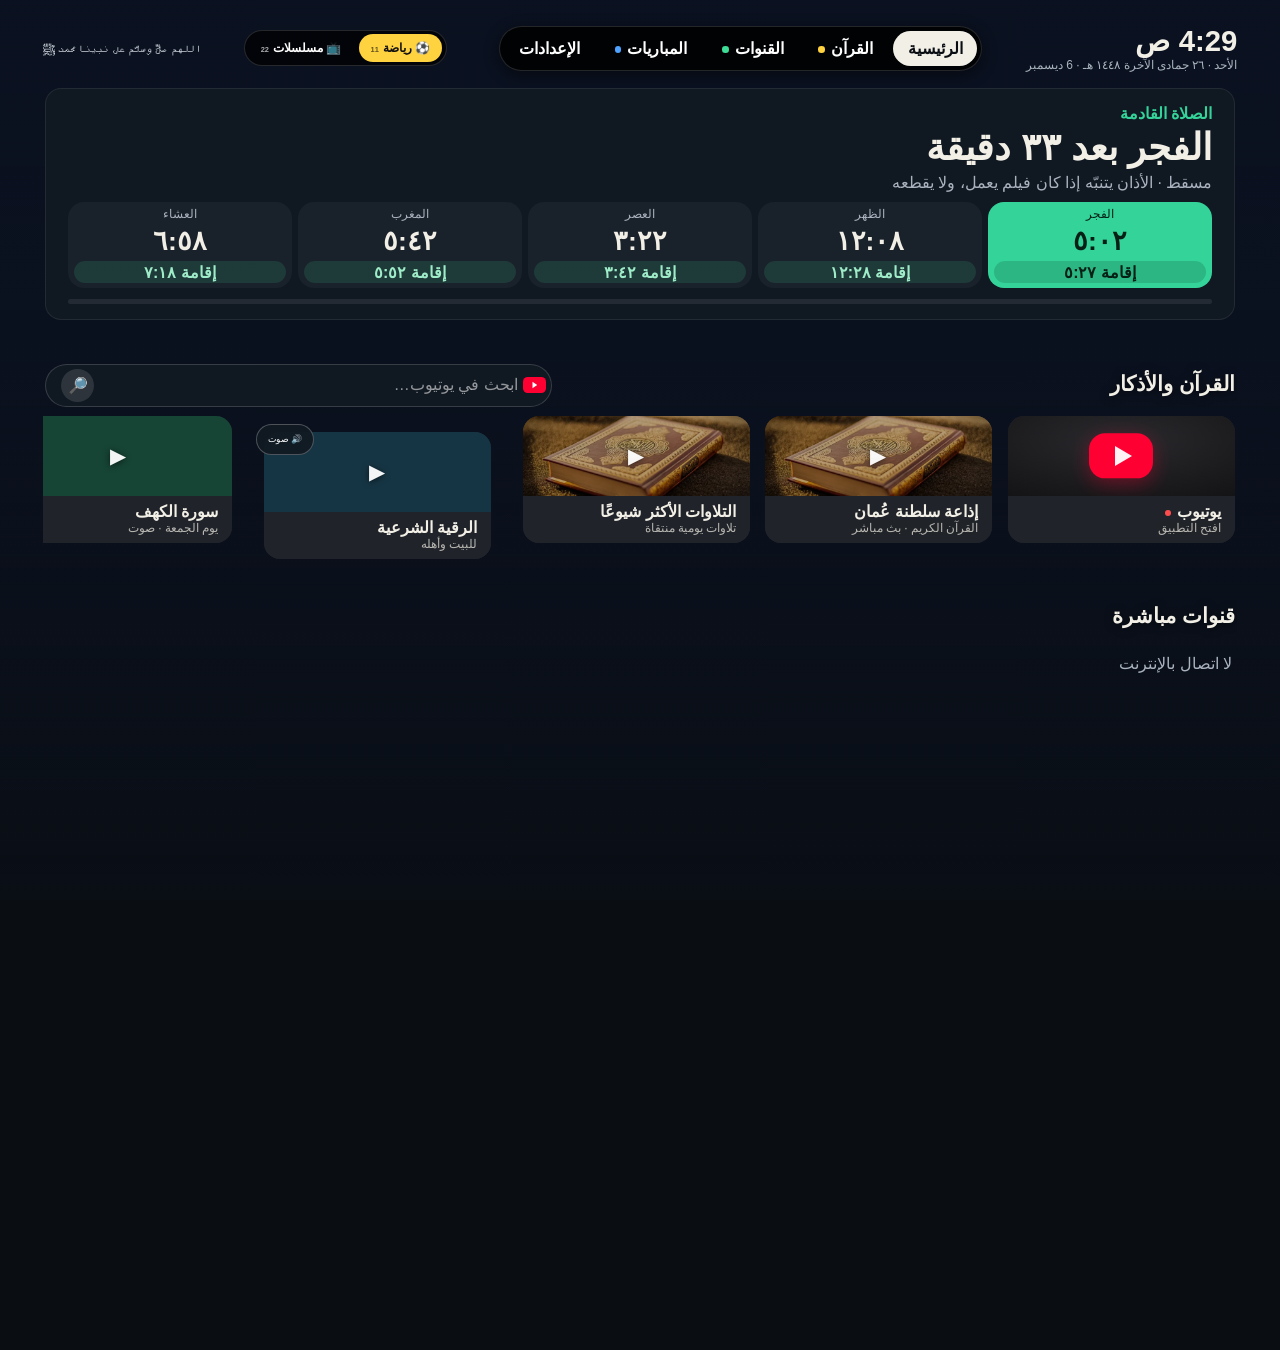
==== commit 6d359703: "🖼 No «جاري التحميل» on Home: when the system took the page's memory back (a 2 GB box) and the page s" ====
--- a/app/src/main/assets/home/index.html
+++ b/app/src/main/assets/home/index.html
@@ -1045,6 +1045,7 @@
       <div>${m.away?.logo ? `<img src="${esc(m.away.logo)}" alt="" loading="lazy">` : ''}${esc(m.away?.name || '')}</div></div>
       <div class="gc">${live ? '🔴 ' + (mMin(m) != null ? mMin(m) + '′ · ' : '') : fin ? 'انتهت · ' : ''}${c ? '▶ ' + esc(chEn(c.name)) : 'ما لقيت قناة عربية'}</div></button>`; }).join('')
     || '<div class="gempty">ما فيه مباريات اليوم</div>';
+  if ((GTVF.length || apps.length) && !gtvUi.ready) { gtvUi.ready = 1; try { TV.ready && TV.ready(); } catch (e) {} }   // 🖼 the cover over the restarting page fades
   if (hsel) { const n = $('#gtv ' + hsel); if (n) n.focus({ preventScroll: true }); }
   else if (!had || had === document.body) $('#gtv .f')?.focus({ preventScroll: true });
 }
@@ -3226,6 +3227,7 @@
   if (SERIES()) nowUi();
   const was = document.activeElement, keepI = was && was.closest && was.closest('#s-live') ? was.dataset.i : null;
   $('#s-live').innerHTML = LIVE.map((c, i) => liveHtml(c, i)).join('') || '<div class="empty">لا اتصال بالإنترنت</div>';
+  if (LIVE.length && !LITE && !liveUi.ready) { liveUi.ready = 1; setTimeout(() => { try { TV.ready && TV.ready(); } catch (e) {} }, 300); }   // 🖼 the cover fades
   if (keepI != null) { const b = $(`#s-live [data-i="${keepI}"]`) || $('#s-live .ichan'); if (b) b.focus({ preventScroll: true }); }
   else if (window.__first && !LASTKEY && LIVE.length && $('#p-home').classList.contains('on') && (was === document.body || (was && was.matches && was.matches('.tab.on')))) window.__first = 0;   // nothing pressed yet: the first channel again
   if (!window.__first && LIVE.length && $('#p-home').classList.contains('on') && !LASTKEY) { window.__first = 1; const f = $('#s-live .ichan'); if (f) { f.focus({ preventScroll: true }); f.scrollIntoView({ block: 'center', inline: 'nearest' }); } }   // the first selection: the home's first channel
